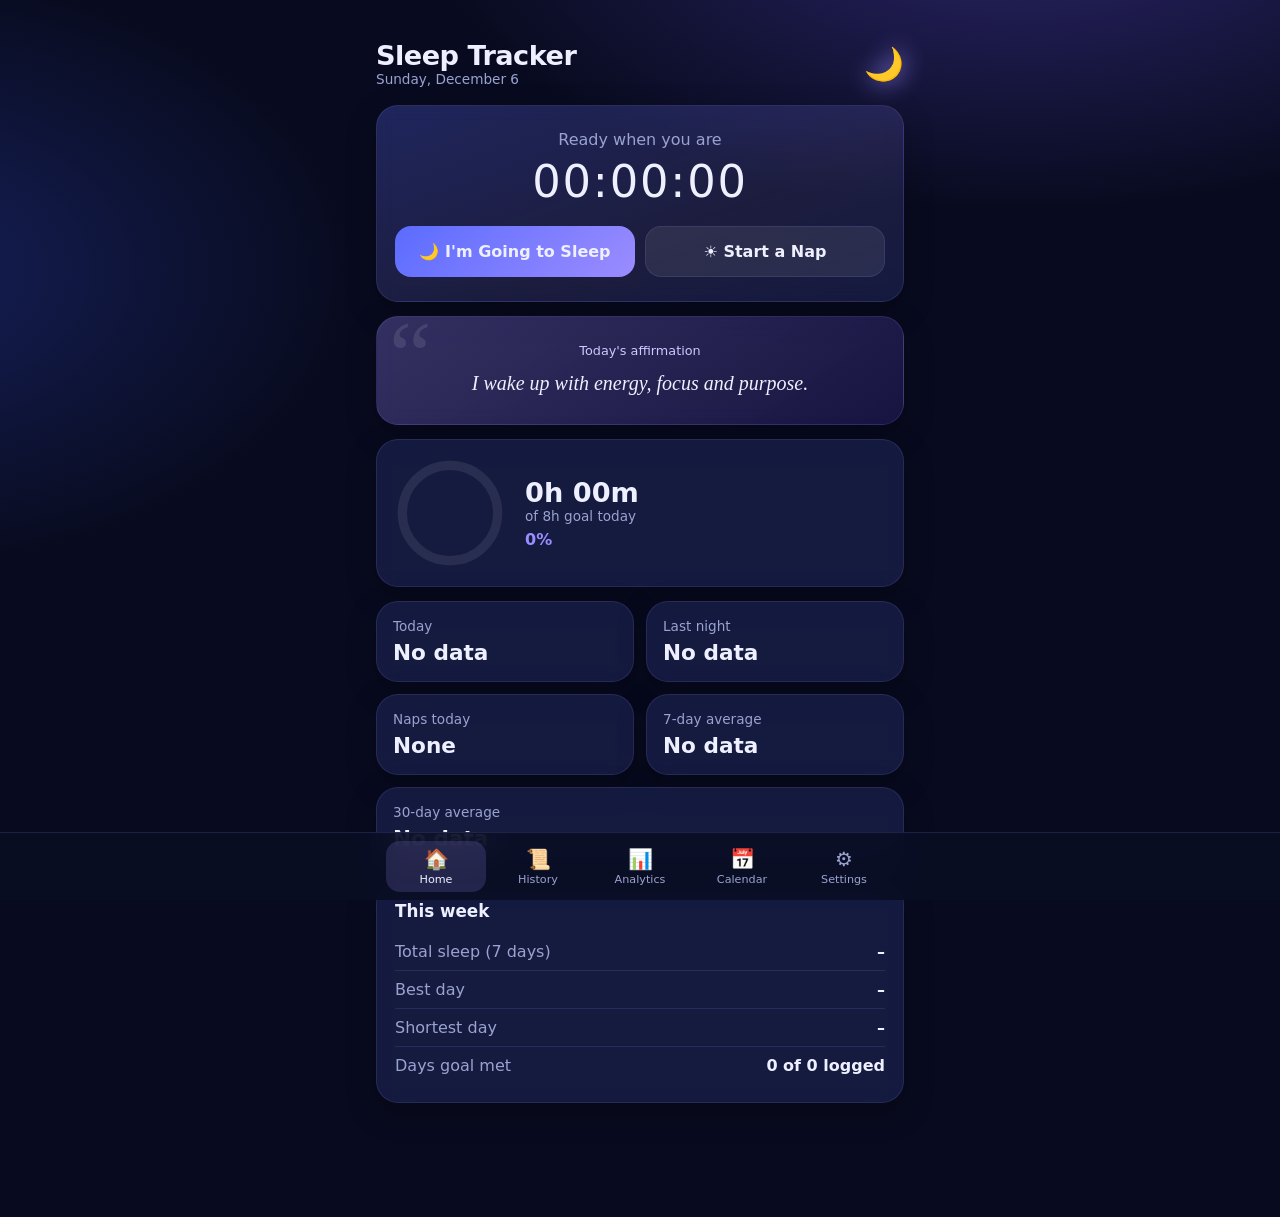
==== index.html @ 09ba4727 "Add files via upload" ====
<!DOCTYPE html>
<html lang="en">
<head>
<meta charset="UTF-8">
<meta name="viewport" content="width=device-width, initial-scale=1, viewport-fit=cover">
<meta name="theme-color" content="#0a0e24">
<title>Sleep Tracker</title>
<link rel="stylesheet" href="style.css">
</head>
<body>
<main id="app">

  <!-- HOME -->
  <section class="view active" id="view-home">
    <header class="top">
      <div><h1>Sleep Tracker</h1><p class="muted" id="todayLabel"></p></div>
      <span class="moon">🌙</span>
    </header>

    <div class="card track" id="trackCard">
      <p class="status" id="trackStatus">Ready when you are</p>
      <div class="timer" id="timer">00:00:00</div>
      <div class="btn-row">
        <button class="btn primary" id="btnSleep">🌙 I'm Going to Sleep</button>
        <button class="btn ghost" id="btnNap">☀️ Start a Nap</button>
        <button class="btn wake" id="btnWake" hidden>⏰ I'm Awake</button>
      </div>
    </div>

    <div class="card affirm">
      <p class="affirm-tag" id="affirmTag">Today's affirmation</p>
      <p class="affirm-text" id="affirmText"></p>
    </div>

    <div class="card goal">
      <svg viewBox="0 0 120 120" class="ring">
        <defs><linearGradient id="g" x1="0" y1="0" x2="1" y2="1"><stop offset="0" stop-color="#a99bff"/><stop offset="1" stop-color="#5b6cff"/></linearGradient></defs>
        <circle cx="60" cy="60" r="52" class="ring-bg"/>
        <circle cx="60" cy="60" r="52" class="ring-fg" id="ringFg"/>
      </svg>
      <div class="goal-text">
        <div class="big" id="goalBig">0h 00m</div>
        <div class="muted" id="goalSub">of 8h goal today</div>
        <div class="pct" id="goalPct">0%</div>
      </div>
    </div>

    <div class="grid2">
      <div class="card stat"><span class="muted">Today</span><b id="sToday">–</b></div>
      <div class="card stat"><span class="muted">Last night</span><b id="sLast">–</b></div>
      <div class="card stat"><span class="muted">Naps today</span><b id="sNap">–</b></div>
      <div class="card stat"><span class="muted">7-day average</span><b id="s7">–</b></div>
      <div class="card stat full"><span class="muted">30-day average</span><b id="s30">–</b></div>
    </div>

    <div class="card">
      <h2>This week</h2>
      <div class="rows" id="weekStats"></div>
    </div>
  </section>

  <!-- HISTORY -->
  <section class="view" id="view-history">
    <header class="top"><h1>History</h1><button class="btn small primary" id="btnAdd">+ Add</button></header>
    <div id="historyList"></div>
  </section>

  <!-- ANALYTICS -->
  <section class="view" id="view-analytics">
    <header class="top"><h1>Analytics</h1></header>
    <div class="grid2" id="anaStats"></div>
    <div class="card"><h2>Last 7 days</h2><div class="chart"><canvas id="chWeek"></canvas></div></div>
    <div class="card"><h2>30-day trend</h2><div class="chart"><canvas id="chMonth"></canvas></div></div>
    <div class="card"><h2>Night vs naps (30 days)</h2><div class="chart small"><canvas id="chCompare"></canvas></div><div class="rows" id="napStats"></div></div>
  </section>

  <!-- CALENDAR -->
  <section class="view" id="view-calendar">
    <header class="top"><h1>Calendar</h1></header>
    <div class="card">
      <div class="cal-head"><button class="icon-btn" id="calPrev">‹</button><b id="calTitle"></b><button class="icon-btn" id="calNext">›</button></div>
      <div class="cal-grid" id="calGrid"></div>
      <div class="legend muted"><i class="l0"></i>none <i class="l1"></i>&lt;60% <i class="l2"></i>&lt;100% <i class="l3"></i>goal met</div>
    </div>
    <div class="card" id="calDetail"><p class="muted">Tap a day to see its sleep.</p></div>
  </section>

  <!-- SETTINGS -->
  <section class="view" id="view-settings">
    <header class="top"><h1>Settings</h1></header>
    <div class="card">
      <label class="field">Daily sleep goal (hours)
        <input type="number" id="goalInput" min="4" max="12" step="0.5">
      </label>
    </div>
    <div class="card">
      <h2>Your data</h2>
      <p class="muted">Everything is stored on this device only.</p>
      <div class="btn-row">
        <button class="btn ghost" id="btnExport">Export backup</button>
        <button class="btn ghost" id="btnImport">Import backup</button>
        <button class="btn danger" id="btnReset">Delete all data</button>
      </div>
      <input type="file" id="importFile" accept="application/json" hidden>
    </div>
  </section>
</main>

<nav id="nav">
  <button data-view="home" class="active"><span>🏠</span>Home</button>
  <button data-view="history"><span>📜</span>History</button>
  <button data-view="analytics"><span>📊</span>Analytics</button>
  <button data-view="calendar"><span>📅</span>Calendar</button>
  <button data-view="settings"><span>⚙️</span>Settings</button>
</nav>

<!-- Add / edit modal -->
<div class="modal" id="modal" hidden>
  <div class="sheet">
    <h2 id="modalTitle">Edit session</h2>
    <label class="field">Type
      <select id="fType"><option value="night">Night sleep</option><option value="nap">Nap</option></select>
    </label>
    <label class="field">Went to sleep <input type="datetime-local" id="fStart"></label>
    <label class="field">Woke up <input type="datetime-local" id="fEnd"></label>
    <p class="err" id="fErr"></p>
    <div class="btn-row">
      <button class="btn primary" id="btnSave">Save changes</button>
      <button class="btn ghost" id="btnCancel">Cancel</button>
    </div>
  </div>
</div>

<div class="toast" id="toast"></div>
<script src="chart.umd.js"></script>
<script src="script.js"></script>
</body>
</html>
---- style.css ----
:root{
  --bg:#080b1f; --bg2:#111739; --card:rgba(30,36,84,.62); --line:rgba(160,150,255,.14);
  --accent:#9b8cff; --accent2:#5b6cff; --text:#eef0ff; --muted:#9aa3d0;
  --good:#6fe0b0; --warn:#ffb86b; --bad:#ff7a8a;
  --font:"Avenir Next","Segoe UI",system-ui,-apple-system,Roboto,sans-serif;
}
*{box-sizing:border-box;margin:0;-webkit-tap-highlight-color:transparent}
[hidden]{display:none!important}
html,body{background:var(--bg)}
body{
  font-family:var(--font);color:var(--text);min-height:100vh;
  background:radial-gradient(1000px 500px at 80% -10%,#2a2467 0%,transparent 60%),
             radial-gradient(800px 500px at -10% 30%,#16205a 0%,transparent 60%),var(--bg);
  background-attachment:fixed;
}
#app{max-width:560px;margin:0 auto;padding:calc(env(safe-area-inset-top,0px) + 18px) 16px calc(100px + env(safe-area-inset-bottom,0px))}
.view{display:none}
.view.active{display:block;animation:fade .35s ease}
@keyframes fade{from{opacity:0;transform:translateY(8px)}to{opacity:1;transform:none}}
h1{font-size:1.7rem;font-weight:700;letter-spacing:-.02em}
h2{font-size:1.05rem;font-weight:600;margin-bottom:12px}
.muted{color:var(--muted);font-size:.85rem}
.top{display:flex;justify-content:space-between;align-items:center;margin-bottom:18px}
.moon{font-size:2rem;filter:drop-shadow(0 0 12px #9b8cff)}

.card{background:var(--card);border:1px solid var(--line);border-radius:22px;padding:18px;margin-bottom:14px;
  backdrop-filter:blur(10px);-webkit-backdrop-filter:blur(10px);box-shadow:0 10px 30px rgba(0,0,0,.25)}
.grid2{display:grid;grid-template-columns:1fr 1fr;gap:12px;margin-bottom:14px}
.grid2 .card{margin:0}
.stat{display:flex;flex-direction:column;gap:6px;padding:16px}
.stat b{font-size:1.35rem;font-weight:700}
.stat.full{grid-column:1/-1}

/* tracking */
.track{text-align:center;padding:24px 18px;background:linear-gradient(160deg,rgba(91,108,255,.28),rgba(155,140,255,.14) 60%,var(--card))}
body.sleeping .track{box-shadow:0 0 40px rgba(155,140,255,.35);animation:pulse 3s ease-in-out infinite}
@keyframes pulse{50%{box-shadow:0 0 60px rgba(155,140,255,.55)}}
.status{color:var(--muted);margin-bottom:6px}
.timer{font-size:2.8rem;font-weight:300;letter-spacing:.04em;font-variant-numeric:tabular-nums;margin-bottom:18px}
.btn-row{display:flex;flex-wrap:wrap;gap:10px}
.btn{flex:1 1 140px;border:0;border-radius:16px;padding:15px 16px;font:inherit;font-weight:600;color:var(--text);cursor:pointer;transition:transform .15s,filter .15s}
.btn:active{transform:scale(.96)}
.btn:hover{filter:brightness(1.1)}
.btn.primary{background:linear-gradient(135deg,var(--accent2),var(--accent))}
.btn.wake{background:linear-gradient(135deg,#ffb86b,#ff8fa3);color:#2b1033}
.btn.ghost{background:rgba(255,255,255,.08);border:1px solid var(--line)}
.btn.danger{background:rgba(255,122,138,.15);border:1px solid rgba(255,122,138,.4);color:var(--bad)}
.btn.small{flex:0 0 auto;padding:9px 16px}

/* affirmation */
.affirm{text-align:center;padding:26px 22px;background:linear-gradient(145deg,rgba(155,140,255,.30),rgba(40,30,100,.5));position:relative;overflow:hidden}
.affirm::before{content:"“";position:absolute;top:-18px;left:12px;font-size:6rem;color:rgba(255,255,255,.1);font-family:Georgia,serif}
.affirm-tag{font-size:.8rem;color:#cfc8ff;margin-bottom:10px}
.affirm-text{font-family:Georgia,"Times New Roman",serif;font-size:1.25rem;line-height:1.5;font-style:italic}

/* goal ring */
.goal{display:flex;align-items:center;gap:20px}
.ring{width:110px;height:110px;transform:rotate(-90deg);flex:0 0 auto}
.ring circle{fill:none;stroke-width:10}
.ring-bg{stroke:rgba(255,255,255,.09)}
.ring-fg{stroke:url(#g);stroke-linecap:round;stroke-dasharray:326.7;stroke-dashoffset:326.7;transition:stroke-dashoffset 1s ease}
.goal-text .big{font-size:1.7rem;font-weight:700}
.goal-text .pct{margin-top:6px;color:var(--accent);font-weight:600}
.rows>div{display:flex;justify-content:space-between;padding:9px 0;border-bottom:1px solid var(--line)}
.rows>div:last-child{border:0}
.rows span{color:var(--muted)}

/* history */
.day-head{display:flex;justify-content:space-between;margin:18px 4px 8px;font-weight:600}
.day-head span{color:var(--muted);font-weight:400}
.item{display:flex;align-items:center;gap:12px;background:var(--card);border:1px solid var(--line);border-radius:18px;padding:13px 14px;margin-bottom:8px}
.item .ico{font-size:1.4rem}
.item .info{flex:1;min-width:0}
.item .dur{font-weight:700}
.item .range{color:var(--muted);font-size:.85rem}
.icon-btn{background:rgba(255,255,255,.08);border:0;color:var(--text);border-radius:12px;width:38px;height:38px;font-size:1.05rem;cursor:pointer}
.empty{text-align:center;padding:40px 10px;color:var(--muted)}

/* analytics */
.chart{position:relative;height:220px}
.chart.small{height:190px;margin-bottom:12px}

/* calendar */
.cal-head{display:flex;justify-content:space-between;align-items:center;margin-bottom:12px}
.cal-grid{display:grid;grid-template-columns:repeat(7,1fr);gap:6px}
.cal-grid .dow{text-align:center;font-size:.72rem;color:var(--muted)}
.cal-grid button{aspect-ratio:1;border:1px solid transparent;border-radius:12px;background:rgba(255,255,255,.04);color:var(--text);font:inherit;font-size:.85rem;cursor:pointer}
.cal-grid button.l1,.l1{background:rgba(255,122,138,.28)}
.cal-grid button.l2,.l2{background:rgba(255,184,107,.3)}
.cal-grid button.l3,.l3{background:rgba(111,224,176,.32)}
.cal-grid button.today{border-color:var(--accent)}
.cal-grid button.sel{outline:2px solid var(--accent)}
.legend{display:flex;gap:8px;align-items:center;margin-top:12px;flex-wrap:wrap}
.legend i{width:14px;height:14px;border-radius:5px;display:inline-block;background:rgba(255,255,255,.06)}

/* forms & modal */
.field{display:flex;flex-direction:column;gap:6px;color:var(--muted);font-size:.85rem;margin-bottom:12px}
input,select{background:rgba(255,255,255,.07);border:1px solid var(--line);border-radius:12px;padding:12px;color:var(--text);font:inherit;color-scheme:dark}
.modal{position:fixed;inset:0;background:rgba(3,5,18,.7);display:flex;align-items:flex-end;justify-content:center;z-index:50;animation:fade .2s}
.sheet{width:100%;max-width:560px;background:var(--bg2);border-radius:26px 26px 0 0;padding:22px 18px calc(22px + env(safe-area-inset-bottom,0px));border:1px solid var(--line)}
.err{color:var(--bad);font-size:.85rem;min-height:1.2em;margin-bottom:8px}

/* nav */
#nav{position:fixed;left:0;right:0;bottom:0;display:flex;justify-content:center;gap:2px;padding:8px 10px calc(8px + env(safe-area-inset-bottom,0px));
  background:rgba(10,14,36,.88);backdrop-filter:blur(16px);-webkit-backdrop-filter:blur(16px);border-top:1px solid var(--line);z-index:40}
#nav button{flex:1;max-width:100px;background:none;border:0;color:var(--muted);font:inherit;font-size:.7rem;display:flex;flex-direction:column;align-items:center;gap:2px;padding:6px 0;border-radius:14px;cursor:pointer;transition:.2s}
#nav button span{font-size:1.25rem}
#nav button.active{color:var(--text);background:rgba(155,140,255,.18)}

.toast{position:fixed;left:50%;bottom:calc(90px + env(safe-area-inset-bottom,0px));transform:translate(-50%,20px);background:var(--accent2);color:#fff;padding:11px 18px;border-radius:14px;opacity:0;pointer-events:none;transition:.3s;z-index:60;font-size:.9rem}
.toast.show{opacity:1;transform:translate(-50%,0)}

@media(min-width:700px){#app{padding-top:40px}}
@media(prefers-reduced-motion:reduce){*{animation:none!important;transition:none!important}}
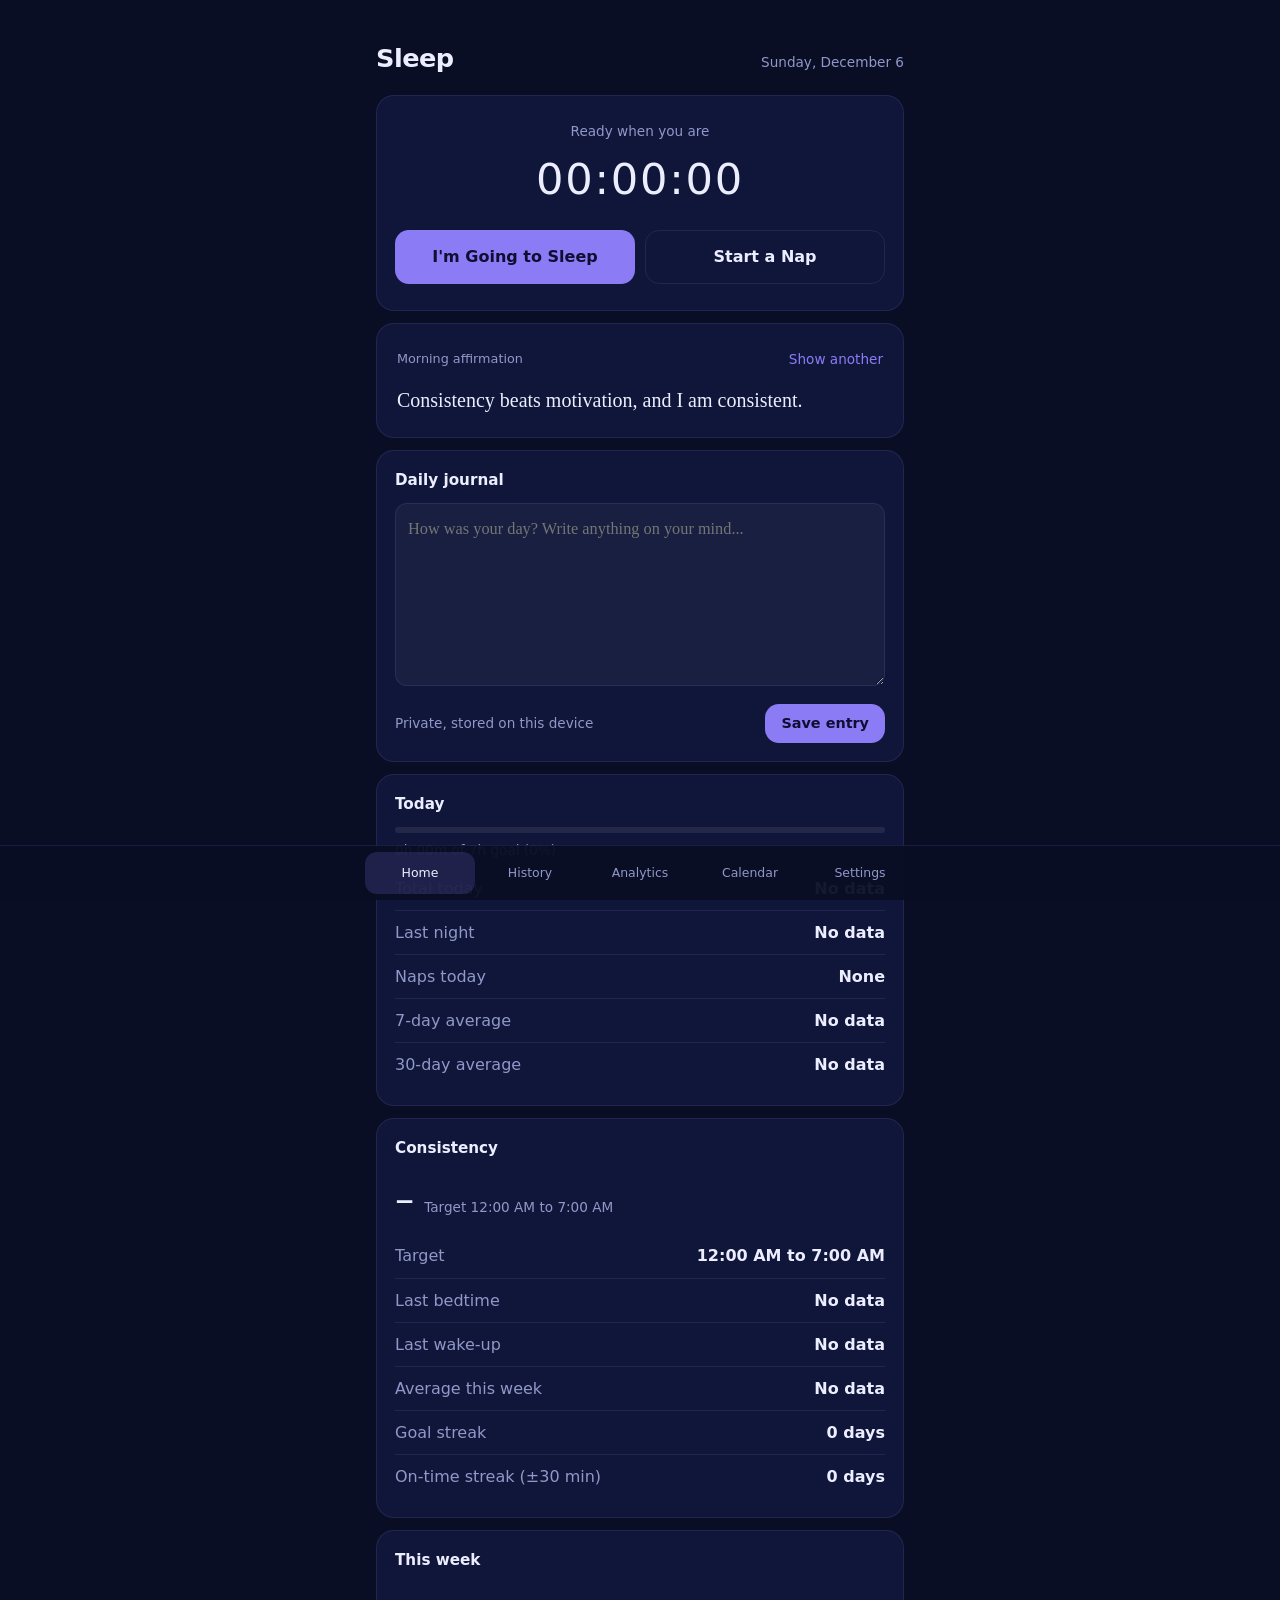
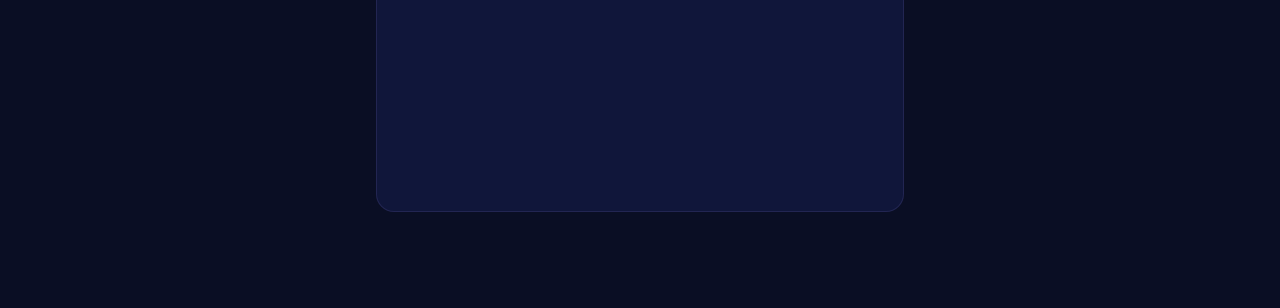
==== commit 352a1658: "Add files via upload" ====
--- a/index.html
+++ b/index.html
@@ -12,90 +12,99 @@
 
   <!-- HOME -->
   <section class="view active" id="view-home">
-    <header class="top">
-      <div><h1>Sleep Tracker</h1><p class="muted" id="todayLabel"></p></div>
-      <span class="moon">🌙</span>
-    </header>
+    <header class="top"><h1>Sleep</h1><span class="muted" id="todayLabel"></span></header>
 
-    <div class="card track" id="trackCard">
-      <p class="status" id="trackStatus">Ready when you are</p>
+    <!-- 1. Sleep tracker -->
+    <div class="card track">
+      <p class="muted" id="trackStatus">Ready when you are</p>
       <div class="timer" id="timer">00:00:00</div>
       <div class="btn-row">
-        <button class="btn primary" id="btnSleep">🌙 I'm Going to Sleep</button>
-        <button class="btn ghost" id="btnNap">☀️ Start a Nap</button>
-        <button class="btn wake" id="btnWake" hidden>⏰ I'm Awake</button>
+        <button class="btn primary" id="btnSleep">I'm Going to Sleep</button>
+        <button class="btn ghost" id="btnNap">Start a Nap</button>
+        <button class="btn primary" id="btnWake" hidden>I'm Awake</button>
       </div>
     </div>
 
+    <!-- 2. Affirmation -->
     <div class="card affirm">
-      <p class="affirm-tag" id="affirmTag">Today's affirmation</p>
-      <p class="affirm-text" id="affirmText"></p>
+      <div class="row-between"><span class="tag" id="affTag"></span><button class="link" id="btnAnother">Show another</button></div>
+      <p class="affirm-text" id="affText"></p>
     </div>
 
-    <div class="card goal">
-      <svg viewBox="0 0 120 120" class="ring">
-        <defs><linearGradient id="g" x1="0" y1="0" x2="1" y2="1"><stop offset="0" stop-color="#a99bff"/><stop offset="1" stop-color="#5b6cff"/></linearGradient></defs>
-        <circle cx="60" cy="60" r="52" class="ring-bg"/>
-        <circle cx="60" cy="60" r="52" class="ring-fg" id="ringFg"/>
-      </svg>
-      <div class="goal-text">
-        <div class="big" id="goalBig">0h 00m</div>
-        <div class="muted" id="goalSub">of 8h goal today</div>
-        <div class="pct" id="goalPct">0%</div>
-      </div>
+    <!-- 3. Journal -->
+    <div class="card journal">
+      <h2>Daily journal</h2>
+      <textarea id="jText" placeholder="How was your day? Write anything on your mind..." rows="6"></textarea>
+      <div class="row-between"><span class="muted">Private, stored on this device</span><button class="btn primary small" id="btnJSave">Save entry</button></div>
     </div>
 
-    <div class="grid2">
-      <div class="card stat"><span class="muted">Today</span><b id="sToday">–</b></div>
-      <div class="card stat"><span class="muted">Last night</span><b id="sLast">–</b></div>
-      <div class="card stat"><span class="muted">Naps today</span><b id="sNap">–</b></div>
-      <div class="card stat"><span class="muted">7-day average</span><b id="s7">–</b></div>
-      <div class="card stat full"><span class="muted">30-day average</span><b id="s30">–</b></div>
+    <!-- 4. Today's stats -->
+    <div class="card">
+      <h2>Today</h2>
+      <div class="bar"><i id="goalBar"></i></div>
+      <p class="muted" id="goalLine"></p>
+      <div class="rows" id="todayRows"></div>
     </div>
 
+    <!-- 5. Consistency -->
     <div class="card">
-      <h2>This week</h2>
-      <div class="rows" id="weekStats"></div>
+      <h2>Consistency</h2>
+      <div class="score"><b id="conScore">–</b><span class="muted" id="conSub"></span></div>
+      <div class="rows" id="conRows"></div>
     </div>
+
+    <!-- 6. Weekly chart -->
+    <div class="card"><h2>This week</h2><div class="chart"><canvas id="chHome"></canvas></div></div>
   </section>
 
   <!-- HISTORY -->
   <section class="view" id="view-history">
-    <header class="top"><h1>History</h1><button class="btn small primary" id="btnAdd">+ Add</button></header>
+    <header class="top"><h1>History</h1><button class="btn small primary" id="btnAdd">Add session</button></header>
+    <div class="seg"><button class="active" data-tab="sleep">Sleep</button><button data-tab="journal">Journal</button></div>
     <div id="historyList"></div>
+    <div id="journalList" hidden></div>
   </section>
 
   <!-- ANALYTICS -->
   <section class="view" id="view-analytics">
     <header class="top"><h1>Analytics</h1></header>
     <div class="grid2" id="anaStats"></div>
-    <div class="card"><h2>Last 7 days</h2><div class="chart"><canvas id="chWeek"></canvas></div></div>
+    <div class="card"><h2>Bedtime: actual vs target</h2><div class="chart"><canvas id="chBed"></canvas></div></div>
+    <div class="card"><h2>Wake-up: actual vs target</h2><div class="chart"><canvas id="chWake"></canvas></div></div>
+    <div class="card"><h2>Sleep duration, last 7 days</h2><div class="chart"><canvas id="chWeek"></canvas></div></div>
     <div class="card"><h2>30-day trend</h2><div class="chart"><canvas id="chMonth"></canvas></div></div>
-    <div class="card"><h2>Night vs naps (30 days)</h2><div class="chart small"><canvas id="chCompare"></canvas></div><div class="rows" id="napStats"></div></div>
+    <div class="card"><h2>Night vs naps, 30 days</h2><div class="chart small"><canvas id="chCompare"></canvas></div><div class="rows" id="napStats"></div></div>
   </section>
 
   <!-- CALENDAR -->
   <section class="view" id="view-calendar">
     <header class="top"><h1>Calendar</h1></header>
     <div class="card">
-      <div class="cal-head"><button class="icon-btn" id="calPrev">‹</button><b id="calTitle"></b><button class="icon-btn" id="calNext">›</button></div>
+      <div class="row-between cal-head"><button class="icon-btn" id="calPrev">‹</button><b id="calTitle"></b><button class="icon-btn" id="calNext">›</button></div>
       <div class="cal-grid" id="calGrid"></div>
-      <div class="legend muted"><i class="l0"></i>none <i class="l1"></i>&lt;60% <i class="l2"></i>&lt;100% <i class="l3"></i>goal met</div>
+      <div class="legend muted"><i class="l1"></i>under 60% <i class="l2"></i>under goal <i class="l3"></i>goal met</div>
     </div>
-    <div class="card" id="calDetail"><p class="muted">Tap a day to see its sleep.</p></div>
+    <div class="card" id="calDetail"></div>
   </section>
 
   <!-- SETTINGS -->
   <section class="view" id="view-settings">
     <header class="top"><h1>Settings</h1></header>
     <div class="card">
-      <label class="field">Daily sleep goal (hours)
-        <input type="number" id="goalInput" min="4" max="12" step="0.5">
-      </label>
+      <h2>Sleep schedule</h2>
+      <label class="field">Target bedtime <input type="time" id="setBed"></label>
+      <label class="field">Target wake-up <input type="time" id="setWake"></label>
+      <label class="field">Daily sleep goal (hours) <input type="number" id="setGoal" min="4" max="12" step="0.5"></label>
+    </div>
+    <div class="card">
+      <h2>My affirmations</h2>
+      <textarea id="affInput" rows="2" placeholder="Write your own affirmation..."></textarea>
+      <button class="btn primary" id="btnAffAdd" style="margin:10px 0 4px;width:100%">Save affirmation</button>
+      <div id="affList"></div>
     </div>
     <div class="card">
       <h2>Your data</h2>
-      <p class="muted">Everything is stored on this device only.</p>
+      <p class="muted" style="margin-bottom:12px">Everything stays on this device.</p>
       <div class="btn-row">
         <button class="btn ghost" id="btnExport">Export backup</button>
         <button class="btn ghost" id="btnImport">Import backup</button>
@@ -107,27 +116,31 @@
 </main>
 
 <nav id="nav">
-  <button data-view="home" class="active"><span>🏠</span>Home</button>
-  <button data-view="history"><span>📜</span>History</button>
-  <button data-view="analytics"><span>📊</span>Analytics</button>
-  <button data-view="calendar"><span>📅</span>Calendar</button>
-  <button data-view="settings"><span>⚙️</span>Settings</button>
+  <button data-view="home" class="active">Home</button>
+  <button data-view="history">History</button>
+  <button data-view="analytics">Analytics</button>
+  <button data-view="calendar">Calendar</button>
+  <button data-view="settings">Settings</button>
 </nav>
 
-<!-- Add / edit modal -->
+<!-- Sleep session modal -->
 <div class="modal" id="modal" hidden>
   <div class="sheet">
     <h2 id="modalTitle">Edit session</h2>
-    <label class="field">Type
-      <select id="fType"><option value="night">Night sleep</option><option value="nap">Nap</option></select>
-    </label>
+    <label class="field">Type <select id="fType"><option value="night">Night sleep</option><option value="nap">Nap</option></select></label>
     <label class="field">Went to sleep <input type="datetime-local" id="fStart"></label>
     <label class="field">Woke up <input type="datetime-local" id="fEnd"></label>
     <p class="err" id="fErr"></p>
-    <div class="btn-row">
-      <button class="btn primary" id="btnSave">Save changes</button>
-      <button class="btn ghost" id="btnCancel">Cancel</button>
-    </div>
+    <div class="btn-row"><button class="btn primary" id="btnSave">Save changes</button><button class="btn ghost" id="btnCancel">Cancel</button></div>
+  </div>
+</div>
+
+<!-- Text edit modal (journal entries, affirmations) -->
+<div class="modal" id="tModal" hidden>
+  <div class="sheet">
+    <h2 id="tTitle"></h2>
+    <textarea id="tArea" rows="8"></textarea>
+    <div class="btn-row" style="margin-top:12px"><button class="btn primary" id="tSave">Save changes</button><button class="btn ghost" id="tCancel">Cancel</button></div>
   </div>
 </div>
 
--- a/style.css
+++ b/style.css
@@ -1,113 +1,111 @@
 :root{
-  --bg:#080b1f; --bg2:#111739; --card:rgba(30,36,84,.62); --line:rgba(160,150,255,.14);
-  --accent:#9b8cff; --accent2:#5b6cff; --text:#eef0ff; --muted:#9aa3d0;
-  --good:#6fe0b0; --warn:#ffb86b; --bad:#ff7a8a;
+  --bg:#0a0e24; --card:#10163a; --line:rgba(160,150,255,.12);
+  --accent:#8b7cf6; --text:#eceeff; --muted:#8f98c8;
+  --good:#6fe0b0; --bad:#ff8a9a;
   --font:"Avenir Next","Segoe UI",system-ui,-apple-system,Roboto,sans-serif;
 }
 *{box-sizing:border-box;margin:0;-webkit-tap-highlight-color:transparent}
 [hidden]{display:none!important}
 html,body{background:var(--bg)}
-body{
-  font-family:var(--font);color:var(--text);min-height:100vh;
-  background:radial-gradient(1000px 500px at 80% -10%,#2a2467 0%,transparent 60%),
-             radial-gradient(800px 500px at -10% 30%,#16205a 0%,transparent 60%),var(--bg);
-  background-attachment:fixed;
-}
-#app{max-width:560px;margin:0 auto;padding:calc(env(safe-area-inset-top,0px) + 18px) 16px calc(100px + env(safe-area-inset-bottom,0px))}
+body{font-family:var(--font);color:var(--text);min-height:100vh;line-height:1.45}
+#app{max-width:560px;margin:0 auto;padding:calc(env(safe-area-inset-top,0px) + 20px) 16px calc(84px + env(safe-area-inset-bottom,0px))}
 .view{display:none}
-.view.active{display:block;animation:fade .35s ease}
-@keyframes fade{from{opacity:0;transform:translateY(8px)}to{opacity:1;transform:none}}
-h1{font-size:1.7rem;font-weight:700;letter-spacing:-.02em}
-h2{font-size:1.05rem;font-weight:600;margin-bottom:12px}
+.view.active{display:block;animation:fade .25s ease}
+@keyframes fade{from{opacity:0}to{opacity:1}}
+h1{font-size:1.6rem;font-weight:600;letter-spacing:-.02em}
+h2{font-size:.95rem;font-weight:600;margin-bottom:12px}
 .muted{color:var(--muted);font-size:.85rem}
-.top{display:flex;justify-content:space-between;align-items:center;margin-bottom:18px}
-.moon{font-size:2rem;filter:drop-shadow(0 0 12px #9b8cff)}
+.top{display:flex;justify-content:space-between;align-items:baseline;margin-bottom:18px}
+.row-between{display:flex;justify-content:space-between;align-items:center;gap:12px}
 
-.card{background:var(--card);border:1px solid var(--line);border-radius:22px;padding:18px;margin-bottom:14px;
-  backdrop-filter:blur(10px);-webkit-backdrop-filter:blur(10px);box-shadow:0 10px 30px rgba(0,0,0,.25)}
-.grid2{display:grid;grid-template-columns:1fr 1fr;gap:12px;margin-bottom:14px}
-.grid2 .card{margin:0}
-.stat{display:flex;flex-direction:column;gap:6px;padding:16px}
-.stat b{font-size:1.35rem;font-weight:700}
-.stat.full{grid-column:1/-1}
+.card{background:var(--card);border:1px solid var(--line);border-radius:18px;padding:18px;margin-bottom:12px}
+.grid2{display:grid;grid-template-columns:1fr 1fr;gap:12px;margin-bottom:12px}
+.stat{display:flex;flex-direction:column;gap:4px;padding:14px;margin:0}
+.stat b{font-size:1.25rem;font-weight:600}
 
-/* tracking */
-.track{text-align:center;padding:24px 18px;background:linear-gradient(160deg,rgba(91,108,255,.28),rgba(155,140,255,.14) 60%,var(--card))}
-body.sleeping .track{box-shadow:0 0 40px rgba(155,140,255,.35);animation:pulse 3s ease-in-out infinite}
-@keyframes pulse{50%{box-shadow:0 0 60px rgba(155,140,255,.55)}}
-.status{color:var(--muted);margin-bottom:6px}
-.timer{font-size:2.8rem;font-weight:300;letter-spacing:.04em;font-variant-numeric:tabular-nums;margin-bottom:18px}
+/* tracker */
+.track{text-align:center;padding:26px 18px}
+.timer{font-size:2.7rem;font-weight:200;letter-spacing:.04em;font-variant-numeric:tabular-nums;margin:6px 0 20px}
+body.sleeping .timer{color:var(--accent)}
 .btn-row{display:flex;flex-wrap:wrap;gap:10px}
-.btn{flex:1 1 140px;border:0;border-radius:16px;padding:15px 16px;font:inherit;font-weight:600;color:var(--text);cursor:pointer;transition:transform .15s,filter .15s}
-.btn:active{transform:scale(.96)}
-.btn:hover{filter:brightness(1.1)}
-.btn.primary{background:linear-gradient(135deg,var(--accent2),var(--accent))}
-.btn.wake{background:linear-gradient(135deg,#ffb86b,#ff8fa3);color:#2b1033}
-.btn.ghost{background:rgba(255,255,255,.08);border:1px solid var(--line)}
-.btn.danger{background:rgba(255,122,138,.15);border:1px solid rgba(255,122,138,.4);color:var(--bad)}
-.btn.small{flex:0 0 auto;padding:9px 16px}
+.btn{flex:1 1 140px;border:0;border-radius:14px;padding:14px 16px;font:inherit;font-weight:600;color:var(--text);cursor:pointer;transition:transform .12s,opacity .12s}
+.btn:active{transform:scale(.97)}
+.btn.primary{background:var(--accent);color:#120d33}
+.btn.ghost{background:transparent;border:1px solid var(--line);color:var(--text)}
+.btn.danger{background:transparent;border:1px solid rgba(255,138,154,.4);color:var(--bad)}
+.btn.small{flex:0 0 auto;padding:9px 16px;font-size:.9rem}
+.link{background:none;border:0;color:var(--accent);font:inherit;font-size:.85rem;cursor:pointer;padding:4px 0}
 
 /* affirmation */
-.affirm{text-align:center;padding:26px 22px;background:linear-gradient(145deg,rgba(155,140,255,.30),rgba(40,30,100,.5));position:relative;overflow:hidden}
-.affirm::before{content:"“";position:absolute;top:-18px;left:12px;font-size:6rem;color:rgba(255,255,255,.1);font-family:Georgia,serif}
-.affirm-tag{font-size:.8rem;color:#cfc8ff;margin-bottom:10px}
-.affirm-text{font-family:Georgia,"Times New Roman",serif;font-size:1.25rem;line-height:1.5;font-style:italic}
+.affirm{padding:22px 20px}
+.tag{font-size:.8rem;color:var(--muted)}
+.affirm-text{font-family:Georgia,"Times New Roman",serif;font-size:1.25rem;line-height:1.5;margin-top:12px}
 
-/* goal ring */
-.goal{display:flex;align-items:center;gap:20px}
-.ring{width:110px;height:110px;transform:rotate(-90deg);flex:0 0 auto}
-.ring circle{fill:none;stroke-width:10}
-.ring-bg{stroke:rgba(255,255,255,.09)}
-.ring-fg{stroke:url(#g);stroke-linecap:round;stroke-dasharray:326.7;stroke-dashoffset:326.7;transition:stroke-dashoffset 1s ease}
-.goal-text .big{font-size:1.7rem;font-weight:700}
-.goal-text .pct{margin-top:6px;color:var(--accent);font-weight:600}
-.rows>div{display:flex;justify-content:space-between;padding:9px 0;border-bottom:1px solid var(--line)}
-.rows>div:last-child{border:0}
+/* journal */
+textarea,input,select{width:100%;background:rgba(255,255,255,.04);border:1px solid var(--line);border-radius:12px;padding:12px;color:var(--text);font:inherit;color-scheme:dark}
+textarea{resize:vertical;line-height:1.6}
+.journal textarea{margin-bottom:12px;min-height:150px;font-family:Georgia,"Times New Roman",serif;font-size:1.02rem}
+textarea:focus,input:focus,select:focus{outline:1px solid var(--accent);border-color:var(--accent)}
+
+/* stats */
+.bar{height:6px;background:rgba(255,255,255,.08);border-radius:6px;overflow:hidden}
+.bar i{display:block;height:100%;width:0;background:var(--accent);border-radius:6px;transition:width .6s ease}
+#goalLine{margin:8px 0 6px}
+.rows>div{display:flex;justify-content:space-between;gap:12px;padding:10px 0;border-top:1px solid var(--line)}
+.rows>div:first-child{border-top:0}
 .rows span{color:var(--muted)}
+.rows b{font-weight:600;text-align:right}
+.score{display:flex;align-items:baseline;gap:10px;margin-bottom:8px}
+.score b{font-size:2.4rem;font-weight:300}
+.early{color:var(--good)} .late{color:var(--bad)}
+
+/* segmented control */
+.seg{display:flex;background:var(--card);border:1px solid var(--line);border-radius:12px;padding:3px;margin-bottom:6px}
+.seg button{flex:1;border:0;background:none;color:var(--muted);font:inherit;padding:9px;border-radius:9px;cursor:pointer}
+.seg button.active{background:rgba(139,124,246,.2);color:var(--text)}
 
 /* history */
-.day-head{display:flex;justify-content:space-between;margin:18px 4px 8px;font-weight:600}
-.day-head span{color:var(--muted);font-weight:400}
-.item{display:flex;align-items:center;gap:12px;background:var(--card);border:1px solid var(--line);border-radius:18px;padding:13px 14px;margin-bottom:8px}
-.item .ico{font-size:1.4rem}
+.day-head{display:flex;justify-content:space-between;margin:18px 2px 8px;font-weight:600;font-size:.95rem}
+.day-head span{color:var(--muted);font-weight:400;font-size:.85rem}
+.item{display:flex;align-items:center;gap:10px;background:var(--card);border:1px solid var(--line);border-radius:14px;padding:12px 14px;margin-bottom:8px}
 .item .info{flex:1;min-width:0}
-.item .dur{font-weight:700}
 .item .range{color:var(--muted);font-size:.85rem}
-.icon-btn{background:rgba(255,255,255,.08);border:0;color:var(--text);border-radius:12px;width:38px;height:38px;font-size:1.05rem;cursor:pointer}
+.item .text{white-space:pre-wrap;word-wrap:break-word;font-family:Georgia,serif;margin-top:4px}
+.item .acts{display:flex;flex-direction:column;gap:4px}
+.small-btn{background:none;border:0;color:var(--accent);font:inherit;font-size:.82rem;cursor:pointer;padding:4px 6px}
+.small-btn.del{color:var(--bad)}
+.icon-btn{background:rgba(255,255,255,.06);border:0;color:var(--text);border-radius:10px;width:36px;height:36px;font-size:1.1rem;cursor:pointer}
 .empty{text-align:center;padding:40px 10px;color:var(--muted)}
 
-/* analytics */
-.chart{position:relative;height:220px}
-.chart.small{height:190px;margin-bottom:12px}
+/* charts */
+.chart{position:relative;height:210px}
+.chart.small{height:180px;margin-bottom:12px}
 
 /* calendar */
-.cal-head{display:flex;justify-content:space-between;align-items:center;margin-bottom:12px}
+.cal-head{margin-bottom:12px}
 .cal-grid{display:grid;grid-template-columns:repeat(7,1fr);gap:6px}
 .cal-grid .dow{text-align:center;font-size:.72rem;color:var(--muted)}
-.cal-grid button{aspect-ratio:1;border:1px solid transparent;border-radius:12px;background:rgba(255,255,255,.04);color:var(--text);font:inherit;font-size:.85rem;cursor:pointer}
-.cal-grid button.l1,.l1{background:rgba(255,122,138,.28)}
-.cal-grid button.l2,.l2{background:rgba(255,184,107,.3)}
-.cal-grid button.l3,.l3{background:rgba(111,224,176,.32)}
+.cal-grid button{aspect-ratio:1;border:1px solid transparent;border-radius:10px;background:rgba(255,255,255,.04);color:var(--text);font:inherit;font-size:.85rem;cursor:pointer}
+.cal-grid button.l1,.l1{background:rgba(255,138,154,.25)}
+.cal-grid button.l2,.l2{background:rgba(255,196,120,.25)}
+.cal-grid button.l3,.l3{background:rgba(111,224,176,.28)}
 .cal-grid button.today{border-color:var(--accent)}
 .cal-grid button.sel{outline:2px solid var(--accent)}
 .legend{display:flex;gap:8px;align-items:center;margin-top:12px;flex-wrap:wrap}
-.legend i{width:14px;height:14px;border-radius:5px;display:inline-block;background:rgba(255,255,255,.06)}
+.legend i{width:12px;height:12px;border-radius:4px;display:inline-block}
 
-/* forms & modal */
+/* forms & modals */
 .field{display:flex;flex-direction:column;gap:6px;color:var(--muted);font-size:.85rem;margin-bottom:12px}
-input,select{background:rgba(255,255,255,.07);border:1px solid var(--line);border-radius:12px;padding:12px;color:var(--text);font:inherit;color-scheme:dark}
-.modal{position:fixed;inset:0;background:rgba(3,5,18,.7);display:flex;align-items:flex-end;justify-content:center;z-index:50;animation:fade .2s}
-.sheet{width:100%;max-width:560px;background:var(--bg2);border-radius:26px 26px 0 0;padding:22px 18px calc(22px + env(safe-area-inset-bottom,0px));border:1px solid var(--line)}
+.modal{position:fixed;inset:0;background:rgba(3,5,18,.75);display:flex;align-items:flex-end;justify-content:center;z-index:50;animation:fade .15s}
+.sheet{width:100%;max-width:560px;background:var(--card);border-radius:22px 22px 0 0;padding:22px 18px calc(22px + env(safe-area-inset-bottom,0px));border:1px solid var(--line);max-height:92vh;overflow:auto}
 .err{color:var(--bad);font-size:.85rem;min-height:1.2em;margin-bottom:8px}
 
 /* nav */
-#nav{position:fixed;left:0;right:0;bottom:0;display:flex;justify-content:center;gap:2px;padding:8px 10px calc(8px + env(safe-area-inset-bottom,0px));
-  background:rgba(10,14,36,.88);backdrop-filter:blur(16px);-webkit-backdrop-filter:blur(16px);border-top:1px solid var(--line);z-index:40}
-#nav button{flex:1;max-width:100px;background:none;border:0;color:var(--muted);font:inherit;font-size:.7rem;display:flex;flex-direction:column;align-items:center;gap:2px;padding:6px 0;border-radius:14px;cursor:pointer;transition:.2s}
-#nav button span{font-size:1.25rem}
-#nav button.active{color:var(--text);background:rgba(155,140,255,.18)}
+#nav{position:fixed;left:0;right:0;bottom:0;display:flex;justify-content:center;padding:6px 8px calc(6px + env(safe-area-inset-bottom,0px));background:rgba(10,14,36,.95);border-top:1px solid var(--line);z-index:40}
+#nav button{flex:1;max-width:110px;background:none;border:0;color:var(--muted);font:inherit;font-size:.78rem;padding:12px 0;border-radius:12px;cursor:pointer}
+#nav button.active{color:var(--text);background:rgba(139,124,246,.18)}
 
-.toast{position:fixed;left:50%;bottom:calc(90px + env(safe-area-inset-bottom,0px));transform:translate(-50%,20px);background:var(--accent2);color:#fff;padding:11px 18px;border-radius:14px;opacity:0;pointer-events:none;transition:.3s;z-index:60;font-size:.9rem}
+.toast{position:fixed;left:50%;bottom:calc(80px + env(safe-area-inset-bottom,0px));transform:translate(-50%,12px);background:var(--accent);color:#120d33;padding:10px 18px;border-radius:12px;opacity:0;pointer-events:none;transition:.25s;z-index:60;font-size:.9rem;font-weight:600}
 .toast.show{opacity:1;transform:translate(-50%,0)}
 
 @media(min-width:700px){#app{padding-top:40px}}
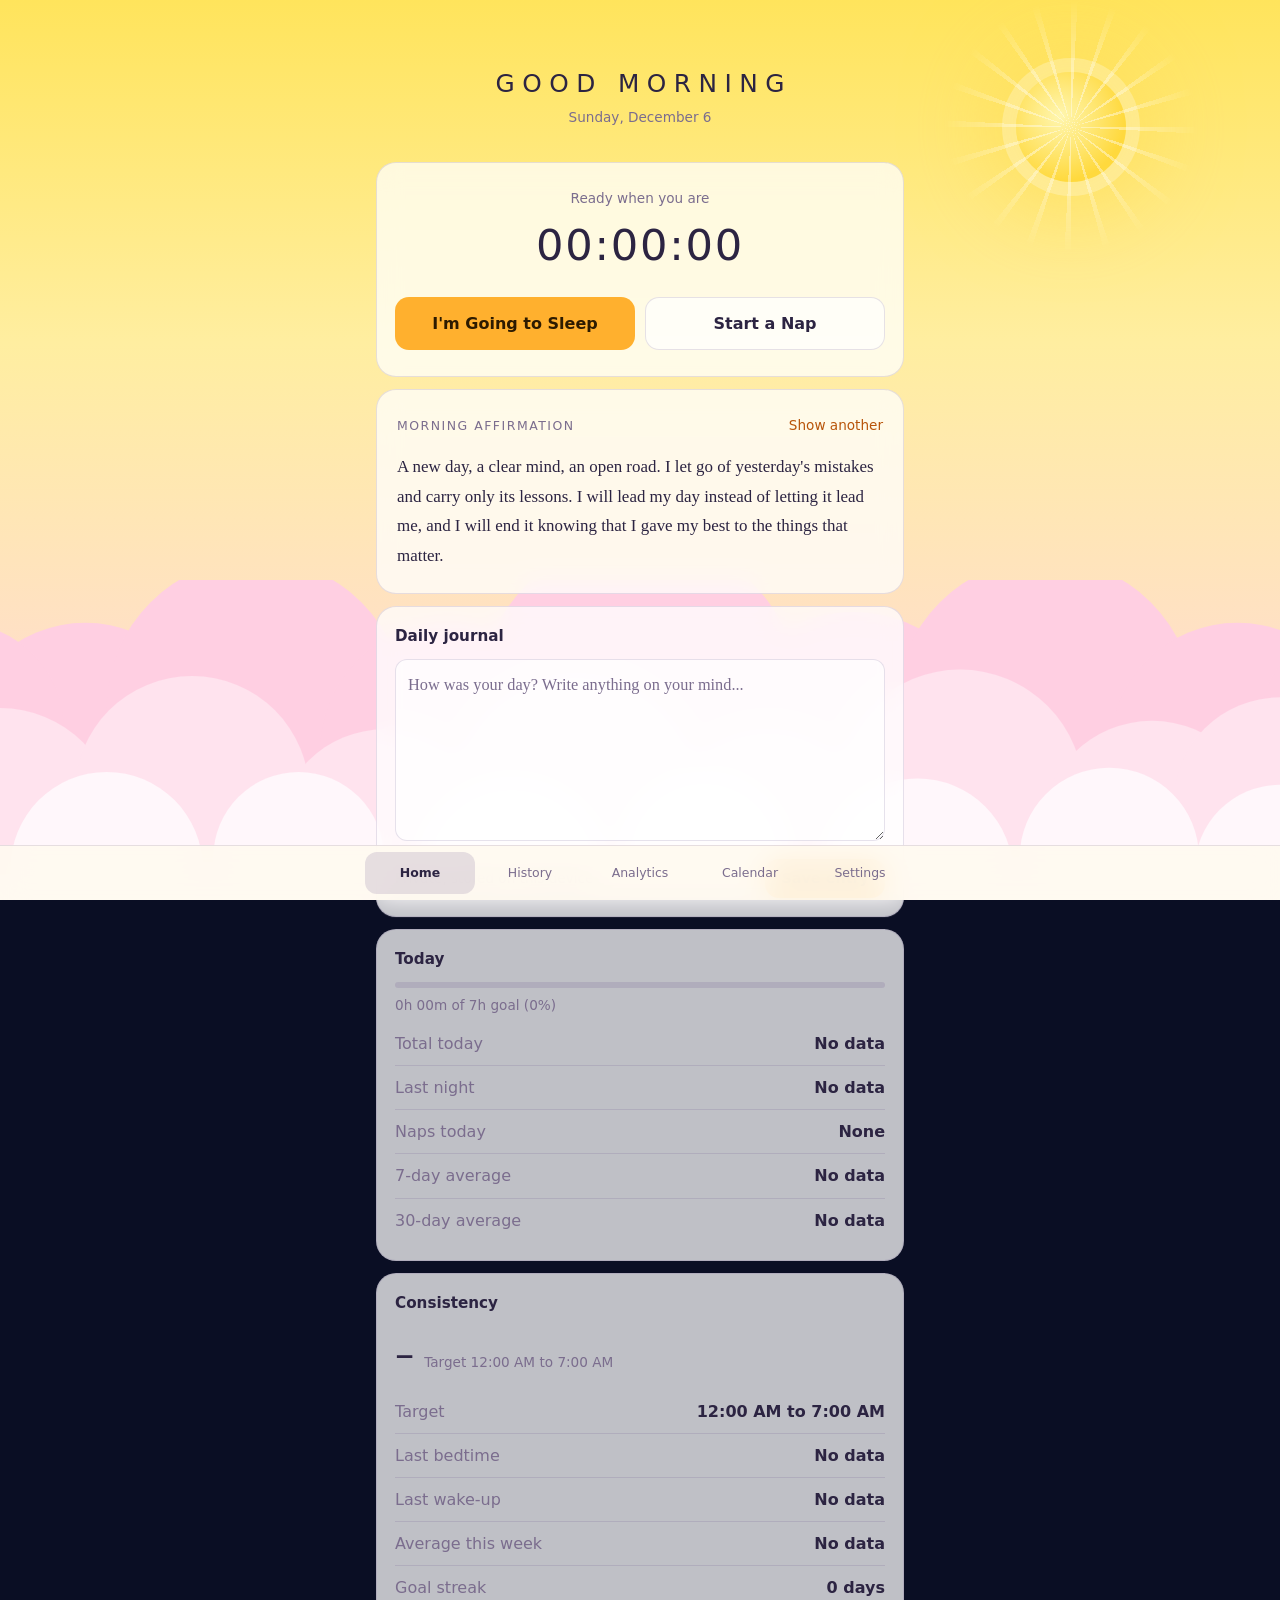
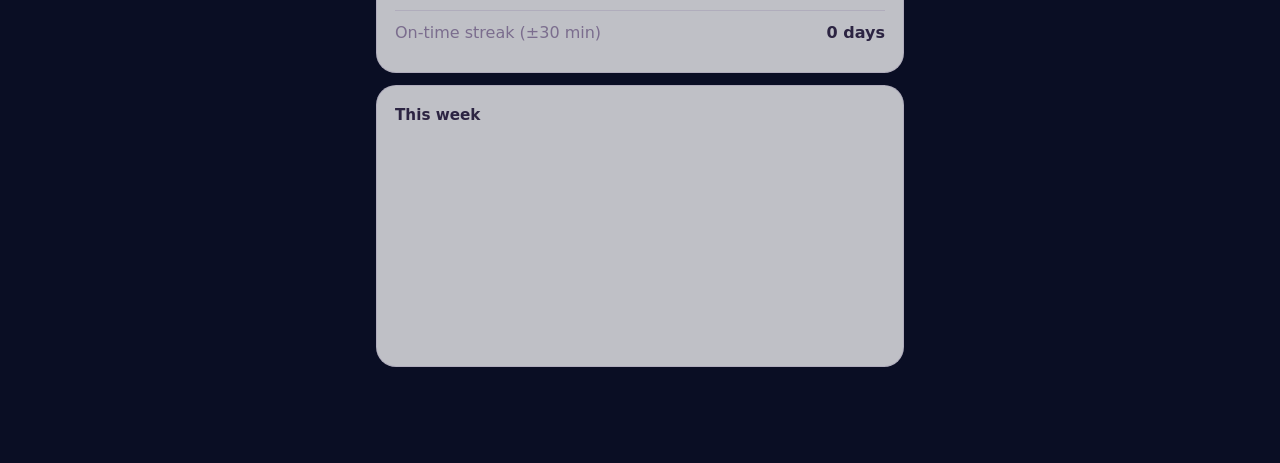
==== commit 2d34ec6b: "Add files via upload" ====
--- a/index.html
+++ b/index.html
@@ -3,16 +3,180 @@
 <head>
 <meta charset="UTF-8">
 <meta name="viewport" content="width=device-width, initial-scale=1, viewport-fit=cover">
-<meta name="theme-color" content="#0a0e24">
+<meta name="theme-color" content="#0a0e24" id="themeColor">
 <title>Sleep Tracker</title>
-<link rel="stylesheet" href="style.css">
+<style>
+:root{--font:"Avenir Next","Segoe UI",system-ui,-apple-system,Roboto,sans-serif}
+/* ===== Themes (switched automatically by time of day) ===== */
+body[data-theme=morning]{--card:rgba(255,255,255,.74);--sheet:#fffaf3;--text:#2c2442;--muted:#7b6d8e;--line:rgba(90,60,130,.15);--accent:#ffb02e;--on-accent:#2d1b00;--link:#b8540a;--good:#17986a;--bad:#d03d57;--field:rgba(255,255,255,.7);--navbg:rgba(255,250,240,.9);--c1:#7c6cff;--c1fill:rgba(124,108,255,.18);--c2:#e8820c;--cl1:#ffcfe2;--cl2:#ffe3ee;--cl3:#fff7fb}
+body[data-theme=evening]{--card:rgba(45,14,78,.58);--sheet:#3a1a5f;--text:#fff4ff;--muted:#e6cdf1;--line:rgba(255,255,255,.2);--accent:#ffb98a;--on-accent:#3a1240;--link:#ffd3b0;--good:#8ff0c4;--bad:#ffa0b0;--field:rgba(255,255,255,.13);--navbg:rgba(52,16,88,.86);--c1:#dcbfff;--c1fill:rgba(220,191,255,.2);--c2:#ffc78f;--cl1:#a566cc;--cl2:#e68cb4;--cl3:#ffb98c}
+body[data-theme=night]{--card:rgba(16,22,62,.78);--sheet:#10163a;--text:#eceeff;--muted:#8f98c8;--line:rgba(160,150,255,.15);--accent:#8b7cf6;--on-accent:#120d33;--link:#b4a8ff;--good:#6fe0b0;--bad:#ff8a9a;--field:rgba(255,255,255,.07);--navbg:rgba(8,11,36,.93);--c1:#8b7cf6;--c1fill:rgba(139,124,246,.2);--c2:#ffc478;--cl1:#2b3080;--cl2:#20266c;--cl3:#171b55}
+
+*{box-sizing:border-box;margin:0;-webkit-tap-highlight-color:transparent}
+[hidden]{display:none!important}
+html{background:#0a0e24}
+body{font-family:var(--font);color:var(--text);min-height:100vh;line-height:1.45;transition:color .8s}
+
+/* ===== Sky scene ===== */
+.bg{position:fixed;inset:0;opacity:0;transition:opacity 1.6s ease;z-index:-2}
+.bg.m{background:linear-gradient(180deg,#ffe45c 0%,#ffeea0 38%,#ffe0c6 72%,#ffcfe0 100%)}
+.bg.e{background:linear-gradient(180deg,#4c2390 0%,#8e3aa8 45%,#e45f9a 78%,#ffa56e 100%)}
+.bg.n{background:linear-gradient(180deg,#04051a 0%,#0b0f36 50%,#1b1f5c 100%)}
+body[data-theme=morning] .bg.m,body[data-theme=evening] .bg.e,body[data-theme=night] .bg.n{opacity:1}
+#sky{position:fixed;inset:0;z-index:-1;overflow:hidden;pointer-events:none}
+.stars,.shoots{position:absolute;inset:0;opacity:0;transition:opacity 1.6s}
+body[data-theme=night] .stars,body[data-theme=night] .shoots{opacity:1}
+body[data-theme=evening] .stars{opacity:.35}
+.star{position:absolute;width:2px;height:2px;border-radius:50%;background:#fff;animation:twinkle 3.5s ease-in-out infinite}
+@keyframes twinkle{50%{opacity:.2}}
+.shoot{position:absolute;width:90px;height:2px;background:linear-gradient(90deg,#fff,transparent);opacity:0;animation:shoot 9s linear infinite}
+@keyframes shoot{0%{opacity:0;transform:translate(0,0) rotate(-35deg)}2%{opacity:1}9%{opacity:0;transform:translate(-240px,160px) rotate(-35deg)}100%{opacity:0}}
+
+.orb{position:absolute;border-radius:50%}
+.orb::before{content:"";position:absolute;inset:-70%;border-radius:50%;background:repeating-conic-gradient(rgba(255,255,255,.4) 0 3deg,transparent 3deg 18deg);-webkit-mask:radial-gradient(circle,#000 25%,transparent 68%);mask:radial-gradient(circle,#000 25%,transparent 68%);animation:spin 90s linear infinite}
+@keyframes spin{to{transform:rotate(360deg)}}
+.orb::after{content:"";position:absolute;inset:0;border-radius:50%;opacity:0;background:radial-gradient(circle at 62% 38%,rgba(150,160,200,.5) 0 9%,transparent 10%),radial-gradient(circle at 35% 62%,rgba(150,160,200,.45) 0 12%,transparent 13%),radial-gradient(circle at 70% 70%,rgba(150,160,200,.4) 0 6%,transparent 7%)}
+body[data-theme=morning] .orb{width:110px;height:110px;top:8vh;right:12%;background:radial-gradient(circle at 40% 40%,#fff6b0,#ffd93d 70%);box-shadow:0 0 0 14px rgba(255,255,255,.25),0 0 80px 30px rgba(255,220,80,.6)}
+body[data-theme=evening] .orb{width:130px;height:130px;bottom:22vh;left:50%;margin-left:-65px;background:radial-gradient(circle at 50% 40%,#ffe6a8,#ff9f6e 75%);box-shadow:0 0 0 16px rgba(255,200,160,.25),0 0 100px 40px rgba(255,150,120,.5)}
+body[data-theme=night] .orb{width:92px;height:92px;top:7vh;right:12%;background:radial-gradient(circle at 35% 30%,#fff,#dde1f3 60%,#b9c0de);box-shadow:0 0 0 12px rgba(255,255,255,.12),0 0 70px 18px rgba(200,210,255,.35)}
+body[data-theme=night] .orb::before{display:none}
+body[data-theme=night] .orb::after{opacity:1}
+
+#clouds{position:absolute;left:0;right:0;bottom:0;width:100%;height:36vh;max-height:320px}
+#clouds .cl{animation:drift 38s ease-in-out infinite alternate}
+#clouds .c2{animation-duration:30s;animation-direction:alternate-reverse}
+#clouds .c3{animation-duration:46s}
+@keyframes drift{from{transform:translateX(-16px)}to{transform:translateX(16px)}}
+.c1 circle,.c1 rect{fill:var(--cl1)}.c2 circle,.c2 rect{fill:var(--cl2)}.c3 circle,.c3 rect{fill:var(--cl3)}
+#clouds circle,#clouds rect{transition:fill 1.6s}
+
+/* ===== Layout ===== */
+#app{position:relative;max-width:560px;margin:0 auto;padding:calc(env(safe-area-inset-top,0px) + 20px) 16px calc(84px + env(safe-area-inset-bottom,0px))}
+.view{display:none}
+.view.active{display:block;animation:fade .3s ease}
+@keyframes fade{from{opacity:0}to{opacity:1}}
+h1{font-size:1.6rem;font-weight:600;letter-spacing:-.02em}
+h2{font-size:.95rem;font-weight:600;margin-bottom:12px}
+.muted{color:var(--muted);font-size:.85rem}
+.top{display:flex;justify-content:space-between;align-items:baseline;margin-bottom:18px}
+.hero{text-align:center;padding:26px 0 34px}
+.hero h1{font-weight:200;letter-spacing:.3em;text-transform:uppercase;font-size:1.55rem;margin-bottom:6px;padding-left:.3em}
+.row-between{display:flex;justify-content:space-between;align-items:center;gap:12px}
+
+.card{background:var(--card);border:1px solid var(--line);border-radius:20px;padding:18px;margin-bottom:12px;backdrop-filter:blur(12px);-webkit-backdrop-filter:blur(12px);transition:background .8s}
+.grid2{display:grid;grid-template-columns:1fr 1fr;gap:12px;margin-bottom:12px}
+.stat{display:flex;flex-direction:column;gap:4px;padding:14px;margin:0}
+.stat b{font-size:1.25rem;font-weight:600}
+
+/* tracker */
+.track{text-align:center;padding:26px 18px}
+.timer{font-size:2.7rem;font-weight:200;letter-spacing:.04em;font-variant-numeric:tabular-nums;margin:6px 0 20px}
+body.sleeping .timer{color:var(--link)}
+.btn-row{display:flex;flex-wrap:wrap;gap:10px}
+.btn{flex:1 1 140px;border:0;border-radius:14px;padding:14px 16px;font:inherit;font-weight:600;color:var(--text);cursor:pointer;transition:transform .12s,opacity .12s}
+.btn:active{transform:scale(.97)}
+.btn.primary{background:var(--accent);color:var(--on-accent)}
+.btn.ghost{background:var(--field);border:1px solid var(--line)}
+.btn.danger{background:transparent;border:1px solid var(--bad);color:var(--bad)}
+.btn.small{flex:0 0 auto;padding:9px 16px;font-size:.9rem}
+.link{background:none;border:0;color:var(--link);font:inherit;font-size:.85rem;cursor:pointer;padding:4px 0}
+
+/* affirmation */
+.affirm{padding:22px 20px}
+.tag{font-size:.78rem;color:var(--muted);letter-spacing:.12em;text-transform:uppercase}
+.affirm-text{font-family:Georgia,"Times New Roman",serif;font-size:1.06rem;line-height:1.75;margin-top:12px}
+
+/* journal */
+textarea,input,select{width:100%;background:var(--field);border:1px solid var(--line);border-radius:12px;padding:12px;color:var(--text);font:inherit}
+body[data-theme=night] :is(textarea,input,select),body[data-theme=evening] :is(textarea,input,select){color-scheme:dark}
+textarea{resize:vertical;line-height:1.6}
+.journal textarea{margin-bottom:12px;min-height:150px;font-family:Georgia,"Times New Roman",serif;font-size:1.02rem}
+textarea::placeholder{color:var(--muted)}
+textarea:focus,input:focus,select:focus{outline:1px solid var(--link);border-color:var(--link)}
+
+/* stats */
+.bar{height:6px;background:var(--line);border-radius:6px;overflow:hidden}
+.bar i{display:block;height:100%;width:0;background:var(--accent);border-radius:6px;transition:width .6s ease}
+#goalLine{margin:8px 0 6px}
+.rows>div{display:flex;justify-content:space-between;gap:12px;padding:10px 0;border-top:1px solid var(--line)}
+.rows>div:first-child{border-top:0}
+.rows span{color:var(--muted)}
+.rows b{font-weight:600;text-align:right}
+.score{display:flex;align-items:baseline;gap:10px;margin-bottom:8px}
+.score b{font-size:2.4rem;font-weight:300}
+.early{color:var(--good)} .late{color:var(--bad)}
+
+/* segmented control */
+.seg{display:flex;background:var(--card);border:1px solid var(--line);border-radius:12px;padding:3px;margin-bottom:6px}
+.seg button{flex:1;border:0;background:none;color:var(--muted);font:inherit;padding:9px;border-radius:9px;cursor:pointer}
+.seg button.active{background:var(--line);color:var(--text)}
+
+/* history */
+.day-head{display:flex;justify-content:space-between;margin:18px 2px 8px;font-weight:600;font-size:.95rem}
+.day-head span{color:var(--muted);font-weight:400;font-size:.85rem}
+.item{display:flex;align-items:center;gap:10px;background:var(--card);border:1px solid var(--line);border-radius:16px;padding:12px 14px;margin-bottom:8px;backdrop-filter:blur(12px);-webkit-backdrop-filter:blur(12px)}
+.item .info{flex:1;min-width:0}
+.item .range{color:var(--muted);font-size:.85rem}
+.item .text{white-space:pre-wrap;word-wrap:break-word;font-family:Georgia,serif;margin-top:4px}
+.item .acts{display:flex;flex-direction:column;gap:4px}
+.small-btn{background:none;border:0;color:var(--link);font:inherit;font-size:.82rem;cursor:pointer;padding:4px 6px}
+.small-btn.del{color:var(--bad)}
+.icon-btn{background:var(--field);border:0;color:var(--text);border-radius:10px;width:36px;height:36px;font-size:1.1rem;cursor:pointer}
+.empty{text-align:center;padding:40px 10px;color:var(--muted)}
+
+/* charts */
+.chart{position:relative;height:210px}
+.chart.small{height:180px;margin-bottom:12px}
+
+/* calendar */
+.cal-head{margin-bottom:12px}
+.cal-grid{display:grid;grid-template-columns:repeat(7,1fr);gap:6px}
+.cal-grid .dow{text-align:center;font-size:.72rem;color:var(--muted)}
+.cal-grid button{aspect-ratio:1;border:1px solid transparent;border-radius:10px;background:var(--field);color:var(--text);font:inherit;font-size:.85rem;cursor:pointer}
+.cal-grid button.l1,.l1{background:rgba(255,110,130,.35)}
+.cal-grid button.l2,.l2{background:rgba(255,185,80,.4)}
+.cal-grid button.l3,.l3{background:rgba(70,200,150,.4)}
+.cal-grid button.today{border-color:var(--link)}
+.cal-grid button.sel{outline:2px solid var(--link)}
+.legend{display:flex;gap:8px;align-items:center;margin-top:12px;flex-wrap:wrap}
+.legend i{width:12px;height:12px;border-radius:4px;display:inline-block}
+
+/* forms & modals */
+.field{display:flex;flex-direction:column;gap:6px;color:var(--muted);font-size:.85rem;margin-bottom:12px}
+.modal{position:fixed;inset:0;background:rgba(3,5,18,.6);display:flex;align-items:flex-end;justify-content:center;z-index:50;animation:fade .15s}
+.sheet{width:100%;max-width:560px;background:var(--sheet);color:var(--text);border-radius:22px 22px 0 0;padding:22px 18px calc(22px + env(safe-area-inset-bottom,0px));border:1px solid var(--line);max-height:92vh;overflow:auto}
+.err{color:var(--bad);font-size:.85rem;min-height:1.2em;margin-bottom:8px}
+
+/* nav */
+#nav{position:fixed;left:0;right:0;bottom:0;display:flex;justify-content:center;padding:6px 8px calc(6px + env(safe-area-inset-bottom,0px));background:var(--navbg);border-top:1px solid var(--line);z-index:40;backdrop-filter:blur(14px);-webkit-backdrop-filter:blur(14px);transition:background .8s}
+#nav button{flex:1;max-width:110px;background:none;border:0;color:var(--muted);font:inherit;font-size:.78rem;padding:12px 0;border-radius:12px;cursor:pointer}
+#nav button.active{color:var(--text);background:var(--line);font-weight:600}
+
+.toast{position:fixed;left:50%;bottom:calc(80px + env(safe-area-inset-bottom,0px));transform:translate(-50%,12px);background:var(--accent);color:var(--on-accent);padding:10px 18px;border-radius:12px;opacity:0;pointer-events:none;transition:.25s;z-index:60;font-size:.9rem;font-weight:600}
+.toast.show{opacity:1;transform:translate(-50%,0)}
+
+@media(min-width:700px){#app{padding-top:40px}}
+@media(prefers-reduced-motion:reduce){*{animation:none!important;transition:none!important}}
+
+</style>
 </head>
-<body>
+<body data-theme="night">
+<div class="bg m"></div><div class="bg e"></div><div class="bg n"></div>
+<div id="sky" aria-hidden="true">
+  <div class="stars" id="stars"></div>
+  <div class="shoots"><i class="shoot" style="top:6%;left:85%"></i><i class="shoot" style="top:18%;left:60%;animation-delay:4.5s"></i></div>
+  <div class="orb"></div>
+  <svg id="clouds" viewBox="0 0 600 220" preserveAspectRatio="xMidYMax slice">
+    <g class="cl c1"><circle cx="40" cy="150" r="60"/><circle cx="120" cy="130" r="70"/><circle cx="210" cy="150" r="60"/><circle cx="300" cy="125" r="75"/><circle cx="400" cy="150" r="65"/><circle cx="490" cy="130" r="70"/><circle cx="580" cy="150" r="60"/><circle cx="-20" cy="140" r="50"/><circle cx="640" cy="140" r="50"/><rect x="-60" y="150" width="720" height="80"/></g>
+    <g class="cl c2"><circle cx="0" cy="185" r="55"/><circle cx="90" cy="170" r="55"/><circle cx="180" cy="190" r="50"/><circle cx="270" cy="172" r="58"/><circle cx="360" cy="190" r="50"/><circle cx="450" cy="170" r="58"/><circle cx="540" cy="188" r="52"/><circle cx="600" cy="175" r="50"/><rect x="-60" y="190" width="720" height="40"/></g>
+    <g class="cl c3"><circle cx="50" cy="205" r="45"/><circle cx="140" cy="200" r="40"/><circle cx="240" cy="208" r="45"/><circle cx="330" cy="200" r="40"/><circle cx="430" cy="208" r="45"/><circle cx="520" cy="200" r="42"/><circle cx="600" cy="206" r="40"/><rect x="-60" y="208" width="720" height="20"/></g>
+  </svg>
+</div>
 <main id="app">
 
   <!-- HOME -->
   <section class="view active" id="view-home">
-    <header class="top"><h1>Sleep</h1><span class="muted" id="todayLabel"></span></header>
+    <header class="hero"><h1 id="greeting">Good night</h1><p class="muted" id="todayLabel"></p></header>
 
     <!-- 1. Sleep tracker -->
     <div class="card track">
@@ -145,7 +309,586 @@
 </div>
 
 <div class="toast" id="toast"></div>
-<script src="chart.umd.js"></script>
-<script src="script.js"></script>
+<script>
+/*!
+ * Chart.js v4.4.1
+ * https://www.chartjs.org
+ * (c) 2023 Chart.js Contributors
+ * Released under the MIT License
+ */
+!function(t,e){"object"==typeof exports&&"undefined"!=typeof module?module.exports=e():"function"==typeof define&&define.amd?define(e):(t="undefined"!=typeof globalThis?globalThis:t||self).Chart=e()}(this,(function(){"use strict";var t=Object.freeze({__proto__:null,get Colors(){return Go},get Decimation(){return Qo},get Filler(){return ma},get Legend(){return ya},get SubTitle(){return ka},get Title(){return Ma},get Tooltip(){return Ba}});function e(){}const i=(()=>{let t=0;return()=>t++})();function s(t){return null==t}function n(t){if(Array.isArray&&Array.isArray(t))return!0;const e=Object.prototype.toString.call(t);return"[object"===e.slice(0,7)&&"Array]"===e.slice(-6)}function o(t){return null!==t&&"[object Object]"===Object.prototype.toString.call(t)}function a(t){return("number"==typeof t||t instanceof Number)&&isFinite(+t)}function r(t,e){return a(t)?t:e}function l(t,e){return void 0===t?e:t}const h=(t,e)=>"string"==typeof t&&t.endsWith("%")?parseFloat(t)/100:+t/e,c=(t,e)=>"string"==typeof t&&t.endsWith("%")?parseFloat(t)/100*e:+t;function d(t,e,i){if(t&&"function"==typeof t.call)return t.apply(i,e)}function u(t,e,i,s){let a,r,l;if(n(t))if(r=t.length,s)for(a=r-1;a>=0;a--)e.call(i,t[a],a);else for(a=0;a<r;a++)e.call(i,t[a],a);else if(o(t))for(l=Object.keys(t),r=l.length,a=0;a<r;a++)e.call(i,t[l[a]],l[a])}function f(t,e){let i,s,n,o;if(!t||!e||t.length!==e.length)return!1;for(i=0,s=t.length;i<s;++i)if(n=t[i],o=e[i],n.datasetIndex!==o.datasetIndex||n.index!==o.index)return!1;return!0}function g(t){if(n(t))return t.map(g);if(o(t)){const e=Object.create(null),i=Object.keys(t),s=i.length;let n=0;for(;n<s;++n)e[i[n]]=g(t[i[n]]);return e}return t}function p(t){return-1===["__proto__","prototype","constructor"].indexOf(t)}function m(t,e,i,s){if(!p(t))return;const n=e[t],a=i[t];o(n)&&o(a)?b(n,a,s):e[t]=g(a)}function b(t,e,i){const s=n(e)?e:[e],a=s.length;if(!o(t))return t;const r=(i=i||{}).merger||m;let l;for(let e=0;e<a;++e){if(l=s[e],!o(l))continue;const n=Object.keys(l);for(let e=0,s=n.length;e<s;++e)r(n[e],t,l,i)}return t}function x(t,e){return b(t,e,{merger:_})}function _(t,e,i){if(!p(t))return;const s=e[t],n=i[t];o(s)&&o(n)?x(s,n):Object.prototype.hasOwnProperty.call(e,t)||(e[t]=g(n))}const y={"":t=>t,x:t=>t.x,y:t=>t.y};function v(t){const e=t.split("."),i=[];let s="";for(const t of e)s+=t,s.endsWith("\\")?s=s.slice(0,-1)+".":(i.push(s),s="");return i}function M(t,e){const i=y[e]||(y[e]=function(t){const e=v(t);return t=>{for(const i of e){if(""===i)break;t=t&&t[i]}return t}}(e));return i(t)}function w(t){return t.charAt(0).toUpperCase()+t.slice(1)}const k=t=>void 0!==t,S=t=>"function"==typeof t,P=(t,e)=>{if(t.size!==e.size)return!1;for(const i of t)if(!e.has(i))return!1;return!0};function D(t){return"mouseup"===t.type||"click"===t.type||"contextmenu"===t.type}const C=Math.PI,O=2*C,A=O+C,T=Number.POSITIVE_INFINITY,L=C/180,E=C/2,R=C/4,I=2*C/3,z=Math.log10,F=Math.sign;function V(t,e,i){return Math.abs(t-e)<i}function B(t){const e=Math.round(t);t=V(t,e,t/1e3)?e:t;const i=Math.pow(10,Math.floor(z(t))),s=t/i;return(s<=1?1:s<=2?2:s<=5?5:10)*i}function W(t){const e=[],i=Math.sqrt(t);let s;for(s=1;s<i;s++)t%s==0&&(e.push(s),e.push(t/s));return i===(0|i)&&e.push(i),e.sort(((t,e)=>t-e)).pop(),e}function N(t){return!isNaN(parseFloat(t))&&isFinite(t)}function H(t,e){const i=Math.round(t);return i-e<=t&&i+e>=t}function j(t,e,i){let s,n,o;for(s=0,n=t.length;s<n;s++)o=t[s][i],isNaN(o)||(e.min=Math.min(e.min,o),e.max=Math.max(e.max,o))}function $(t){return t*(C/180)}function Y(t){return t*(180/C)}function U(t){if(!a(t))return;let e=1,i=0;for(;Math.round(t*e)/e!==t;)e*=10,i++;return i}function X(t,e){const i=e.x-t.x,s=e.y-t.y,n=Math.sqrt(i*i+s*s);let o=Math.atan2(s,i);return o<-.5*C&&(o+=O),{angle:o,distance:n}}function q(t,e){return Math.sqrt(Math.pow(e.x-t.x,2)+Math.pow(e.y-t.y,2))}function K(t,e){return(t-e+A)%O-C}function G(t){return(t%O+O)%O}function Z(t,e,i,s){const n=G(t),o=G(e),a=G(i),r=G(o-n),l=G(a-n),h=G(n-o),c=G(n-a);return n===o||n===a||s&&o===a||r>l&&h<c}function J(t,e,i){return Math.max(e,Math.min(i,t))}function Q(t){return J(t,-32768,32767)}function tt(t,e,i,s=1e-6){return t>=Math.min(e,i)-s&&t<=Math.max(e,i)+s}function et(t,e,i){i=i||(i=>t[i]<e);let s,n=t.length-1,o=0;for(;n-o>1;)s=o+n>>1,i(s)?o=s:n=s;return{lo:o,hi:n}}const it=(t,e,i,s)=>et(t,i,s?s=>{const n=t[s][e];return n<i||n===i&&t[s+1][e]===i}:s=>t[s][e]<i),st=(t,e,i)=>et(t,i,(s=>t[s][e]>=i));function nt(t,e,i){let s=0,n=t.length;for(;s<n&&t[s]<e;)s++;for(;n>s&&t[n-1]>i;)n--;return s>0||n<t.length?t.slice(s,n):t}const ot=["push","pop","shift","splice","unshift"];function at(t,e){t._chartjs?t._chartjs.listeners.push(e):(Object.defineProperty(t,"_chartjs",{configurable:!0,enumerable:!1,value:{listeners:[e]}}),ot.forEach((e=>{const i="_onData"+w(e),s=t[e];Object.defineProperty(t,e,{configurable:!0,enumerable:!1,value(...e){const n=s.apply(this,e);return t._chartjs.listeners.forEach((t=>{"function"==typeof t[i]&&t[i](...e)})),n}})})))}function rt(t,e){const i=t._chartjs;if(!i)return;const s=i.listeners,n=s.indexOf(e);-1!==n&&s.splice(n,1),s.length>0||(ot.forEach((e=>{delete t[e]})),delete t._chartjs)}function lt(t){const e=new Set(t);return e.size===t.length?t:Array.from(e)}const ht="undefined"==typeof window?function(t){return t()}:window.requestAnimationFrame;function ct(t,e){let i=[],s=!1;return function(...n){i=n,s||(s=!0,ht.call(window,(()=>{s=!1,t.apply(e,i)})))}}function dt(t,e){let i;return function(...s){return e?(clearTimeout(i),i=setTimeout(t,e,s)):t.apply(this,s),e}}const ut=t=>"start"===t?"left":"end"===t?"right":"center",ft=(t,e,i)=>"start"===t?e:"end"===t?i:(e+i)/2,gt=(t,e,i,s)=>t===(s?"left":"right")?i:"center"===t?(e+i)/2:e;function pt(t,e,i){const s=e.length;let n=0,o=s;if(t._sorted){const{iScale:a,_parsed:r}=t,l=a.axis,{min:h,max:c,minDefined:d,maxDefined:u}=a.getUserBounds();d&&(n=J(Math.min(it(r,l,h).lo,i?s:it(e,l,a.getPixelForValue(h)).lo),0,s-1)),o=u?J(Math.max(it(r,a.axis,c,!0).hi+1,i?0:it(e,l,a.getPixelForValue(c),!0).hi+1),n,s)-n:s-n}return{start:n,count:o}}function mt(t){const{xScale:e,yScale:i,_scaleRanges:s}=t,n={xmin:e.min,xmax:e.max,ymin:i.min,ymax:i.max};if(!s)return t._scaleRanges=n,!0;const o=s.xmin!==e.min||s.xmax!==e.max||s.ymin!==i.min||s.ymax!==i.max;return Object.assign(s,n),o}class bt{constructor(){this._request=null,this._charts=new Map,this._running=!1,this._lastDate=void 0}_notify(t,e,i,s){const n=e.listeners[s],o=e.duration;n.forEach((s=>s({chart:t,initial:e.initial,numSteps:o,currentStep:Math.min(i-e.start,o)})))}_refresh(){this._request||(this._running=!0,this._request=ht.call(window,(()=>{this._update(),this._request=null,this._running&&this._refresh()})))}_update(t=Date.now()){let e=0;this._charts.forEach(((i,s)=>{if(!i.running||!i.items.length)return;const n=i.items;let o,a=n.length-1,r=!1;for(;a>=0;--a)o=n[a],o._active?(o._total>i.duration&&(i.duration=o._total),o.tick(t),r=!0):(n[a]=n[n.length-1],n.pop());r&&(s.draw(),this._notify(s,i,t,"progress")),n.length||(i.running=!1,this._notify(s,i,t,"complete"),i.initial=!1),e+=n.length})),this._lastDate=t,0===e&&(this._running=!1)}_getAnims(t){const e=this._charts;let i=e.get(t);return i||(i={running:!1,initial:!0,items:[],listeners:{complete:[],progress:[]}},e.set(t,i)),i}listen(t,e,i){this._getAnims(t).listeners[e].push(i)}add(t,e){e&&e.length&&this._getAnims(t).items.push(...e)}has(t){return this._getAnims(t).items.length>0}start(t){const e=this._charts.get(t);e&&(e.running=!0,e.start=Date.now(),e.duration=e.items.reduce(((t,e)=>Math.max(t,e._duration)),0),this._refresh())}running(t){if(!this._running)return!1;const e=this._charts.get(t);return!!(e&&e.running&&e.items.length)}stop(t){const e=this._charts.get(t);if(!e||!e.items.length)return;const i=e.items;let s=i.length-1;for(;s>=0;--s)i[s].cancel();e.items=[],this._notify(t,e,Date.now(),"complete")}remove(t){return this._charts.delete(t)}}var xt=new bt;
+/*!
+ * @kurkle/color v0.3.2
+ * https://github.com/kurkle/color#readme
+ * (c) 2023 Jukka Kurkela
+ * Released under the MIT License
+ */function _t(t){return t+.5|0}const yt=(t,e,i)=>Math.max(Math.min(t,i),e);function vt(t){return yt(_t(2.55*t),0,255)}function Mt(t){return yt(_t(255*t),0,255)}function wt(t){return yt(_t(t/2.55)/100,0,1)}function kt(t){return yt(_t(100*t),0,100)}const St={0:0,1:1,2:2,3:3,4:4,5:5,6:6,7:7,8:8,9:9,A:10,B:11,C:12,D:13,E:14,F:15,a:10,b:11,c:12,d:13,e:14,f:15},Pt=[..."0123456789ABCDEF"],Dt=t=>Pt[15&t],Ct=t=>Pt[(240&t)>>4]+Pt[15&t],Ot=t=>(240&t)>>4==(15&t);function At(t){var e=(t=>Ot(t.r)&&Ot(t.g)&&Ot(t.b)&&Ot(t.a))(t)?Dt:Ct;return t?"#"+e(t.r)+e(t.g)+e(t.b)+((t,e)=>t<255?e(t):"")(t.a,e):void 0}const Tt=/^(hsla?|hwb|hsv)\(\s*([-+.e\d]+)(?:deg)?[\s,]+([-+.e\d]+)%[\s,]+([-+.e\d]+)%(?:[\s,]+([-+.e\d]+)(%)?)?\s*\)$/;function Lt(t,e,i){const s=e*Math.min(i,1-i),n=(e,n=(e+t/30)%12)=>i-s*Math.max(Math.min(n-3,9-n,1),-1);return[n(0),n(8),n(4)]}function Et(t,e,i){const s=(s,n=(s+t/60)%6)=>i-i*e*Math.max(Math.min(n,4-n,1),0);return[s(5),s(3),s(1)]}function Rt(t,e,i){const s=Lt(t,1,.5);let n;for(e+i>1&&(n=1/(e+i),e*=n,i*=n),n=0;n<3;n++)s[n]*=1-e-i,s[n]+=e;return s}function It(t){const e=t.r/255,i=t.g/255,s=t.b/255,n=Math.max(e,i,s),o=Math.min(e,i,s),a=(n+o)/2;let r,l,h;return n!==o&&(h=n-o,l=a>.5?h/(2-n-o):h/(n+o),r=function(t,e,i,s,n){return t===n?(e-i)/s+(e<i?6:0):e===n?(i-t)/s+2:(t-e)/s+4}(e,i,s,h,n),r=60*r+.5),[0|r,l||0,a]}function zt(t,e,i,s){return(Array.isArray(e)?t(e[0],e[1],e[2]):t(e,i,s)).map(Mt)}function Ft(t,e,i){return zt(Lt,t,e,i)}function Vt(t){return(t%360+360)%360}function Bt(t){const e=Tt.exec(t);let i,s=255;if(!e)return;e[5]!==i&&(s=e[6]?vt(+e[5]):Mt(+e[5]));const n=Vt(+e[2]),o=+e[3]/100,a=+e[4]/100;return i="hwb"===e[1]?function(t,e,i){return zt(Rt,t,e,i)}(n,o,a):"hsv"===e[1]?function(t,e,i){return zt(Et,t,e,i)}(n,o,a):Ft(n,o,a),{r:i[0],g:i[1],b:i[2],a:s}}const Wt={x:"dark",Z:"light",Y:"re",X:"blu",W:"gr",V:"medium",U:"slate",A:"ee",T:"ol",S:"or",B:"ra",C:"lateg",D:"ights",R:"in",Q:"turquois",E:"hi",P:"ro",O:"al",N:"le",M:"de",L:"yello",F:"en",K:"ch",G:"arks",H:"ea",I:"ightg",J:"wh"},Nt={OiceXe:"f0f8ff",antiquewEte:"faebd7",aqua:"ffff",aquamarRe:"7fffd4",azuY:"f0ffff",beige:"f5f5dc",bisque:"ffe4c4",black:"0",blanKedOmond:"ffebcd",Xe:"ff",XeviTet:"8a2be2",bPwn:"a52a2a",burlywood:"deb887",caMtXe:"5f9ea0",KartYuse:"7fff00",KocTate:"d2691e",cSO:"ff7f50",cSnflowerXe:"6495ed",cSnsilk:"fff8dc",crimson:"dc143c",cyan:"ffff",xXe:"8b",xcyan:"8b8b",xgTMnPd:"b8860b",xWay:"a9a9a9",xgYF:"6400",xgYy:"a9a9a9",xkhaki:"bdb76b",xmagFta:"8b008b",xTivegYF:"556b2f",xSange:"ff8c00",xScEd:"9932cc",xYd:"8b0000",xsOmon:"e9967a",xsHgYF:"8fbc8f",xUXe:"483d8b",xUWay:"2f4f4f",xUgYy:"2f4f4f",xQe:"ced1",xviTet:"9400d3",dAppRk:"ff1493",dApskyXe:"bfff",dimWay:"696969",dimgYy:"696969",dodgerXe:"1e90ff",fiYbrick:"b22222",flSOwEte:"fffaf0",foYstWAn:"228b22",fuKsia:"ff00ff",gaRsbSo:"dcdcdc",ghostwEte:"f8f8ff",gTd:"ffd700",gTMnPd:"daa520",Way:"808080",gYF:"8000",gYFLw:"adff2f",gYy:"808080",honeyMw:"f0fff0",hotpRk:"ff69b4",RdianYd:"cd5c5c",Rdigo:"4b0082",ivSy:"fffff0",khaki:"f0e68c",lavFMr:"e6e6fa",lavFMrXsh:"fff0f5",lawngYF:"7cfc00",NmoncEffon:"fffacd",ZXe:"add8e6",ZcSO:"f08080",Zcyan:"e0ffff",ZgTMnPdLw:"fafad2",ZWay:"d3d3d3",ZgYF:"90ee90",ZgYy:"d3d3d3",ZpRk:"ffb6c1",ZsOmon:"ffa07a",ZsHgYF:"20b2aa",ZskyXe:"87cefa",ZUWay:"778899",ZUgYy:"778899",ZstAlXe:"b0c4de",ZLw:"ffffe0",lime:"ff00",limegYF:"32cd32",lRF:"faf0e6",magFta:"ff00ff",maPon:"800000",VaquamarRe:"66cdaa",VXe:"cd",VScEd:"ba55d3",VpurpN:"9370db",VsHgYF:"3cb371",VUXe:"7b68ee",VsprRggYF:"fa9a",VQe:"48d1cc",VviTetYd:"c71585",midnightXe:"191970",mRtcYam:"f5fffa",mistyPse:"ffe4e1",moccasR:"ffe4b5",navajowEte:"ffdead",navy:"80",Tdlace:"fdf5e6",Tive:"808000",TivedBb:"6b8e23",Sange:"ffa500",SangeYd:"ff4500",ScEd:"da70d6",pOegTMnPd:"eee8aa",pOegYF:"98fb98",pOeQe:"afeeee",pOeviTetYd:"db7093",papayawEp:"ffefd5",pHKpuff:"ffdab9",peru:"cd853f",pRk:"ffc0cb",plum:"dda0dd",powMrXe:"b0e0e6",purpN:"800080",YbeccapurpN:"663399",Yd:"ff0000",Psybrown:"bc8f8f",PyOXe:"4169e1",saddNbPwn:"8b4513",sOmon:"fa8072",sandybPwn:"f4a460",sHgYF:"2e8b57",sHshell:"fff5ee",siFna:"a0522d",silver:"c0c0c0",skyXe:"87ceeb",UXe:"6a5acd",UWay:"708090",UgYy:"708090",snow:"fffafa",sprRggYF:"ff7f",stAlXe:"4682b4",tan:"d2b48c",teO:"8080",tEstN:"d8bfd8",tomato:"ff6347",Qe:"40e0d0",viTet:"ee82ee",JHt:"f5deb3",wEte:"ffffff",wEtesmoke:"f5f5f5",Lw:"ffff00",LwgYF:"9acd32"};let Ht;function jt(t){Ht||(Ht=function(){const t={},e=Object.keys(Nt),i=Object.keys(Wt);let s,n,o,a,r;for(s=0;s<e.length;s++){for(a=r=e[s],n=0;n<i.length;n++)o=i[n],r=r.replace(o,Wt[o]);o=parseInt(Nt[a],16),t[r]=[o>>16&255,o>>8&255,255&o]}return t}(),Ht.transparent=[0,0,0,0]);const e=Ht[t.toLowerCase()];return e&&{r:e[0],g:e[1],b:e[2],a:4===e.length?e[3]:255}}const $t=/^rgba?\(\s*([-+.\d]+)(%)?[\s,]+([-+.e\d]+)(%)?[\s,]+([-+.e\d]+)(%)?(?:[\s,/]+([-+.e\d]+)(%)?)?\s*\)$/;const Yt=t=>t<=.0031308?12.92*t:1.055*Math.pow(t,1/2.4)-.055,Ut=t=>t<=.04045?t/12.92:Math.pow((t+.055)/1.055,2.4);function Xt(t,e,i){if(t){let s=It(t);s[e]=Math.max(0,Math.min(s[e]+s[e]*i,0===e?360:1)),s=Ft(s),t.r=s[0],t.g=s[1],t.b=s[2]}}function qt(t,e){return t?Object.assign(e||{},t):t}function Kt(t){var e={r:0,g:0,b:0,a:255};return Array.isArray(t)?t.length>=3&&(e={r:t[0],g:t[1],b:t[2],a:255},t.length>3&&(e.a=Mt(t[3]))):(e=qt(t,{r:0,g:0,b:0,a:1})).a=Mt(e.a),e}function Gt(t){return"r"===t.charAt(0)?function(t){const e=$t.exec(t);let i,s,n,o=255;if(e){if(e[7]!==i){const t=+e[7];o=e[8]?vt(t):yt(255*t,0,255)}return i=+e[1],s=+e[3],n=+e[5],i=255&(e[2]?vt(i):yt(i,0,255)),s=255&(e[4]?vt(s):yt(s,0,255)),n=255&(e[6]?vt(n):yt(n,0,255)),{r:i,g:s,b:n,a:o}}}(t):Bt(t)}class Zt{constructor(t){if(t instanceof Zt)return t;const e=typeof t;let i;var s,n,o;"object"===e?i=Kt(t):"string"===e&&(o=(s=t).length,"#"===s[0]&&(4===o||5===o?n={r:255&17*St[s[1]],g:255&17*St[s[2]],b:255&17*St[s[3]],a:5===o?17*St[s[4]]:255}:7!==o&&9!==o||(n={r:St[s[1]]<<4|St[s[2]],g:St[s[3]]<<4|St[s[4]],b:St[s[5]]<<4|St[s[6]],a:9===o?St[s[7]]<<4|St[s[8]]:255})),i=n||jt(t)||Gt(t)),this._rgb=i,this._valid=!!i}get valid(){return this._valid}get rgb(){var t=qt(this._rgb);return t&&(t.a=wt(t.a)),t}set rgb(t){this._rgb=Kt(t)}rgbString(){return this._valid?(t=this._rgb)&&(t.a<255?`rgba(${t.r}, ${t.g}, ${t.b}, ${wt(t.a)})`:`rgb(${t.r}, ${t.g}, ${t.b})`):void 0;var t}hexString(){return this._valid?At(this._rgb):void 0}hslString(){return this._valid?function(t){if(!t)return;const e=It(t),i=e[0],s=kt(e[1]),n=kt(e[2]);return t.a<255?`hsla(${i}, ${s}%, ${n}%, ${wt(t.a)})`:`hsl(${i}, ${s}%, ${n}%)`}(this._rgb):void 0}mix(t,e){if(t){const i=this.rgb,s=t.rgb;let n;const o=e===n?.5:e,a=2*o-1,r=i.a-s.a,l=((a*r==-1?a:(a+r)/(1+a*r))+1)/2;n=1-l,i.r=255&l*i.r+n*s.r+.5,i.g=255&l*i.g+n*s.g+.5,i.b=255&l*i.b+n*s.b+.5,i.a=o*i.a+(1-o)*s.a,this.rgb=i}return this}interpolate(t,e){return t&&(this._rgb=function(t,e,i){const s=Ut(wt(t.r)),n=Ut(wt(t.g)),o=Ut(wt(t.b));return{r:Mt(Yt(s+i*(Ut(wt(e.r))-s))),g:Mt(Yt(n+i*(Ut(wt(e.g))-n))),b:Mt(Yt(o+i*(Ut(wt(e.b))-o))),a:t.a+i*(e.a-t.a)}}(this._rgb,t._rgb,e)),this}clone(){return new Zt(this.rgb)}alpha(t){return this._rgb.a=Mt(t),this}clearer(t){return this._rgb.a*=1-t,this}greyscale(){const t=this._rgb,e=_t(.3*t.r+.59*t.g+.11*t.b);return t.r=t.g=t.b=e,this}opaquer(t){return this._rgb.a*=1+t,this}negate(){const t=this._rgb;return t.r=255-t.r,t.g=255-t.g,t.b=255-t.b,this}lighten(t){return Xt(this._rgb,2,t),this}darken(t){return Xt(this._rgb,2,-t),this}saturate(t){return Xt(this._rgb,1,t),this}desaturate(t){return Xt(this._rgb,1,-t),this}rotate(t){return function(t,e){var i=It(t);i[0]=Vt(i[0]+e),i=Ft(i),t.r=i[0],t.g=i[1],t.b=i[2]}(this._rgb,t),this}}function Jt(t){if(t&&"object"==typeof t){const e=t.toString();return"[object CanvasPattern]"===e||"[object CanvasGradient]"===e}return!1}function Qt(t){return Jt(t)?t:new Zt(t)}function te(t){return Jt(t)?t:new Zt(t).saturate(.5).darken(.1).hexString()}const ee=["x","y","borderWidth","radius","tension"],ie=["color","borderColor","backgroundColor"];const se=new Map;function ne(t,e,i){return function(t,e){e=e||{};const i=t+JSON.stringify(e);let s=se.get(i);return s||(s=new Intl.NumberFormat(t,e),se.set(i,s)),s}(e,i).format(t)}const oe={values:t=>n(t)?t:""+t,numeric(t,e,i){if(0===t)return"0";const s=this.chart.options.locale;let n,o=t;if(i.length>1){const e=Math.max(Math.abs(i[0].value),Math.abs(i[i.length-1].value));(e<1e-4||e>1e15)&&(n="scientific"),o=function(t,e){let i=e.length>3?e[2].value-e[1].value:e[1].value-e[0].value;Math.abs(i)>=1&&t!==Math.floor(t)&&(i=t-Math.floor(t));return i}(t,i)}const a=z(Math.abs(o)),r=isNaN(a)?1:Math.max(Math.min(-1*Math.floor(a),20),0),l={notation:n,minimumFractionDigits:r,maximumFractionDigits:r};return Object.assign(l,this.options.ticks.format),ne(t,s,l)},logarithmic(t,e,i){if(0===t)return"0";const s=i[e].significand||t/Math.pow(10,Math.floor(z(t)));return[1,2,3,5,10,15].includes(s)||e>.8*i.length?oe.numeric.call(this,t,e,i):""}};var ae={formatters:oe};const re=Object.create(null),le=Object.create(null);function he(t,e){if(!e)return t;const i=e.split(".");for(let e=0,s=i.length;e<s;++e){const s=i[e];t=t[s]||(t[s]=Object.create(null))}return t}function ce(t,e,i){return"string"==typeof e?b(he(t,e),i):b(he(t,""),e)}class de{constructor(t,e){this.animation=void 0,this.backgroundColor="rgba(0,0,0,0.1)",this.borderColor="rgba(0,0,0,0.1)",this.color="#666",this.datasets={},this.devicePixelRatio=t=>t.chart.platform.getDevicePixelRatio(),this.elements={},this.events=["mousemove","mouseout","click","touchstart","touchmove"],this.font={family:"'Helvetica Neue', 'Helvetica', 'Arial', sans-serif",size:12,style:"normal",lineHeight:1.2,weight:null},this.hover={},this.hoverBackgroundColor=(t,e)=>te(e.backgroundColor),this.hoverBorderColor=(t,e)=>te(e.borderColor),this.hoverColor=(t,e)=>te(e.color),this.indexAxis="x",this.interaction={mode:"nearest",intersect:!0,includeInvisible:!1},this.maintainAspectRatio=!0,this.onHover=null,this.onClick=null,this.parsing=!0,this.plugins={},this.responsive=!0,this.scale=void 0,this.scales={},this.showLine=!0,this.drawActiveElementsOnTop=!0,this.describe(t),this.apply(e)}set(t,e){return ce(this,t,e)}get(t){return he(this,t)}describe(t,e){return ce(le,t,e)}override(t,e){return ce(re,t,e)}route(t,e,i,s){const n=he(this,t),a=he(this,i),r="_"+e;Object.defineProperties(n,{[r]:{value:n[e],writable:!0},[e]:{enumerable:!0,get(){const t=this[r],e=a[s];return o(t)?Object.assign({},e,t):l(t,e)},set(t){this[r]=t}}})}apply(t){t.forEach((t=>t(this)))}}var ue=new de({_scriptable:t=>!t.startsWith("on"),_indexable:t=>"events"!==t,hover:{_fallback:"interaction"},interaction:{_scriptable:!1,_indexable:!1}},[function(t){t.set("animation",{delay:void 0,duration:1e3,easing:"easeOutQuart",fn:void 0,from:void 0,loop:void 0,to:void 0,type:void 0}),t.describe("animation",{_fallback:!1,_indexable:!1,_scriptable:t=>"onProgress"!==t&&"onComplete"!==t&&"fn"!==t}),t.set("animations",{colors:{type:"color",properties:ie},numbers:{type:"number",properties:ee}}),t.describe("animations",{_fallback:"animation"}),t.set("transitions",{active:{animation:{duration:400}},resize:{animation:{duration:0}},show:{animations:{colors:{from:"transparent"},visible:{type:"boolean",duration:0}}},hide:{animations:{colors:{to:"transparent"},visible:{type:"boolean",easing:"linear",fn:t=>0|t}}}})},function(t){t.set("layout",{autoPadding:!0,padding:{top:0,right:0,bottom:0,left:0}})},function(t){t.set("scale",{display:!0,offset:!1,reverse:!1,beginAtZero:!1,bounds:"ticks",clip:!0,grace:0,grid:{display:!0,lineWidth:1,drawOnChartArea:!0,drawTicks:!0,tickLength:8,tickWidth:(t,e)=>e.lineWidth,tickColor:(t,e)=>e.color,offset:!1},border:{display:!0,dash:[],dashOffset:0,width:1},title:{display:!1,text:"",padding:{top:4,bottom:4}},ticks:{minRotation:0,maxRotation:50,mirror:!1,textStrokeWidth:0,textStrokeColor:"",padding:3,display:!0,autoSkip:!0,autoSkipPadding:3,labelOffset:0,callback:ae.formatters.values,minor:{},major:{},align:"center",crossAlign:"near",showLabelBackdrop:!1,backdropColor:"rgba(255, 255, 255, 0.75)",backdropPadding:2}}),t.route("scale.ticks","color","","color"),t.route("scale.grid","color","","borderColor"),t.route("scale.border","color","","borderColor"),t.route("scale.title","color","","color"),t.describe("scale",{_fallback:!1,_scriptable:t=>!t.startsWith("before")&&!t.startsWith("after")&&"callback"!==t&&"parser"!==t,_indexable:t=>"borderDash"!==t&&"tickBorderDash"!==t&&"dash"!==t}),t.describe("scales",{_fallback:"scale"}),t.describe("scale.ticks",{_scriptable:t=>"backdropPadding"!==t&&"callback"!==t,_indexable:t=>"backdropPadding"!==t})}]);function fe(){return"undefined"!=typeof window&&"undefined"!=typeof document}function ge(t){let e=t.parentNode;return e&&"[object ShadowRoot]"===e.toString()&&(e=e.host),e}function pe(t,e,i){let s;return"string"==typeof t?(s=parseInt(t,10),-1!==t.indexOf("%")&&(s=s/100*e.parentNode[i])):s=t,s}const me=t=>t.ownerDocument.defaultView.getComputedStyle(t,null);function be(t,e){return me(t).getPropertyValue(e)}const xe=["top","right","bottom","left"];function _e(t,e,i){const s={};i=i?"-"+i:"";for(let n=0;n<4;n++){const o=xe[n];s[o]=parseFloat(t[e+"-"+o+i])||0}return s.width=s.left+s.right,s.height=s.top+s.bottom,s}const ye=(t,e,i)=>(t>0||e>0)&&(!i||!i.shadowRoot);function ve(t,e){if("native"in t)return t;const{canvas:i,currentDevicePixelRatio:s}=e,n=me(i),o="border-box"===n.boxSizing,a=_e(n,"padding"),r=_e(n,"border","width"),{x:l,y:h,box:c}=function(t,e){const i=t.touches,s=i&&i.length?i[0]:t,{offsetX:n,offsetY:o}=s;let a,r,l=!1;if(ye(n,o,t.target))a=n,r=o;else{const t=e.getBoundingClientRect();a=s.clientX-t.left,r=s.clientY-t.top,l=!0}return{x:a,y:r,box:l}}(t,i),d=a.left+(c&&r.left),u=a.top+(c&&r.top);let{width:f,height:g}=e;return o&&(f-=a.width+r.width,g-=a.height+r.height),{x:Math.round((l-d)/f*i.width/s),y:Math.round((h-u)/g*i.height/s)}}const Me=t=>Math.round(10*t)/10;function we(t,e,i,s){const n=me(t),o=_e(n,"margin"),a=pe(n.maxWidth,t,"clientWidth")||T,r=pe(n.maxHeight,t,"clientHeight")||T,l=function(t,e,i){let s,n;if(void 0===e||void 0===i){const o=ge(t);if(o){const t=o.getBoundingClientRect(),a=me(o),r=_e(a,"border","width"),l=_e(a,"padding");e=t.width-l.width-r.width,i=t.height-l.height-r.height,s=pe(a.maxWidth,o,"clientWidth"),n=pe(a.maxHeight,o,"clientHeight")}else e=t.clientWidth,i=t.clientHeight}return{width:e,height:i,maxWidth:s||T,maxHeight:n||T}}(t,e,i);let{width:h,height:c}=l;if("content-box"===n.boxSizing){const t=_e(n,"border","width"),e=_e(n,"padding");h-=e.width+t.width,c-=e.height+t.height}h=Math.max(0,h-o.width),c=Math.max(0,s?h/s:c-o.height),h=Me(Math.min(h,a,l.maxWidth)),c=Me(Math.min(c,r,l.maxHeight)),h&&!c&&(c=Me(h/2));return(void 0!==e||void 0!==i)&&s&&l.height&&c>l.height&&(c=l.height,h=Me(Math.floor(c*s))),{width:h,height:c}}function ke(t,e,i){const s=e||1,n=Math.floor(t.height*s),o=Math.floor(t.width*s);t.height=Math.floor(t.height),t.width=Math.floor(t.width);const a=t.canvas;return a.style&&(i||!a.style.height&&!a.style.width)&&(a.style.height=`${t.height}px`,a.style.width=`${t.width}px`),(t.currentDevicePixelRatio!==s||a.height!==n||a.width!==o)&&(t.currentDevicePixelRatio=s,a.height=n,a.width=o,t.ctx.setTransform(s,0,0,s,0,0),!0)}const Se=function(){let t=!1;try{const e={get passive(){return t=!0,!1}};fe()&&(window.addEventListener("test",null,e),window.removeEventListener("test",null,e))}catch(t){}return t}();function Pe(t,e){const i=be(t,e),s=i&&i.match(/^(\d+)(\.\d+)?px$/);return s?+s[1]:void 0}function De(t){return!t||s(t.size)||s(t.family)?null:(t.style?t.style+" ":"")+(t.weight?t.weight+" ":"")+t.size+"px "+t.family}function Ce(t,e,i,s,n){let o=e[n];return o||(o=e[n]=t.measureText(n).width,i.push(n)),o>s&&(s=o),s}function Oe(t,e,i,s){let o=(s=s||{}).data=s.data||{},a=s.garbageCollect=s.garbageCollect||[];s.font!==e&&(o=s.data={},a=s.garbageCollect=[],s.font=e),t.save(),t.font=e;let r=0;const l=i.length;let h,c,d,u,f;for(h=0;h<l;h++)if(u=i[h],null==u||n(u)){if(n(u))for(c=0,d=u.length;c<d;c++)f=u[c],null==f||n(f)||(r=Ce(t,o,a,r,f))}else r=Ce(t,o,a,r,u);t.restore();const g=a.length/2;if(g>i.length){for(h=0;h<g;h++)delete o[a[h]];a.splice(0,g)}return r}function Ae(t,e,i){const s=t.currentDevicePixelRatio,n=0!==i?Math.max(i/2,.5):0;return Math.round((e-n)*s)/s+n}function Te(t,e){(e=e||t.getContext("2d")).save(),e.resetTransform(),e.clearRect(0,0,t.width,t.height),e.restore()}function Le(t,e,i,s){Ee(t,e,i,s,null)}function Ee(t,e,i,s,n){let o,a,r,l,h,c,d,u;const f=e.pointStyle,g=e.rotation,p=e.radius;let m=(g||0)*L;if(f&&"object"==typeof f&&(o=f.toString(),"[object HTMLImageElement]"===o||"[object HTMLCanvasElement]"===o))return t.save(),t.translate(i,s),t.rotate(m),t.drawImage(f,-f.width/2,-f.height/2,f.width,f.height),void t.restore();if(!(isNaN(p)||p<=0)){switch(t.beginPath(),f){default:n?t.ellipse(i,s,n/2,p,0,0,O):t.arc(i,s,p,0,O),t.closePath();break;case"triangle":c=n?n/2:p,t.moveTo(i+Math.sin(m)*c,s-Math.cos(m)*p),m+=I,t.lineTo(i+Math.sin(m)*c,s-Math.cos(m)*p),m+=I,t.lineTo(i+Math.sin(m)*c,s-Math.cos(m)*p),t.closePath();break;case"rectRounded":h=.516*p,l=p-h,a=Math.cos(m+R)*l,d=Math.cos(m+R)*(n?n/2-h:l),r=Math.sin(m+R)*l,u=Math.sin(m+R)*(n?n/2-h:l),t.arc(i-d,s-r,h,m-C,m-E),t.arc(i+u,s-a,h,m-E,m),t.arc(i+d,s+r,h,m,m+E),t.arc(i-u,s+a,h,m+E,m+C),t.closePath();break;case"rect":if(!g){l=Math.SQRT1_2*p,c=n?n/2:l,t.rect(i-c,s-l,2*c,2*l);break}m+=R;case"rectRot":d=Math.cos(m)*(n?n/2:p),a=Math.cos(m)*p,r=Math.sin(m)*p,u=Math.sin(m)*(n?n/2:p),t.moveTo(i-d,s-r),t.lineTo(i+u,s-a),t.lineTo(i+d,s+r),t.lineTo(i-u,s+a),t.closePath();break;case"crossRot":m+=R;case"cross":d=Math.cos(m)*(n?n/2:p),a=Math.cos(m)*p,r=Math.sin(m)*p,u=Math.sin(m)*(n?n/2:p),t.moveTo(i-d,s-r),t.lineTo(i+d,s+r),t.moveTo(i+u,s-a),t.lineTo(i-u,s+a);break;case"star":d=Math.cos(m)*(n?n/2:p),a=Math.cos(m)*p,r=Math.sin(m)*p,u=Math.sin(m)*(n?n/2:p),t.moveTo(i-d,s-r),t.lineTo(i+d,s+r),t.moveTo(i+u,s-a),t.lineTo(i-u,s+a),m+=R,d=Math.cos(m)*(n?n/2:p),a=Math.cos(m)*p,r=Math.sin(m)*p,u=Math.sin(m)*(n?n/2:p),t.moveTo(i-d,s-r),t.lineTo(i+d,s+r),t.moveTo(i+u,s-a),t.lineTo(i-u,s+a);break;case"line":a=n?n/2:Math.cos(m)*p,r=Math.sin(m)*p,t.moveTo(i-a,s-r),t.lineTo(i+a,s+r);break;case"dash":t.moveTo(i,s),t.lineTo(i+Math.cos(m)*(n?n/2:p),s+Math.sin(m)*p);break;case!1:t.closePath()}t.fill(),e.borderWidth>0&&t.stroke()}}function Re(t,e,i){return i=i||.5,!e||t&&t.x>e.left-i&&t.x<e.right+i&&t.y>e.top-i&&t.y<e.bottom+i}function Ie(t,e){t.save(),t.beginPath(),t.rect(e.left,e.top,e.right-e.left,e.bottom-e.top),t.clip()}function ze(t){t.restore()}function Fe(t,e,i,s,n){if(!e)return t.lineTo(i.x,i.y);if("middle"===n){const s=(e.x+i.x)/2;t.lineTo(s,e.y),t.lineTo(s,i.y)}else"after"===n!=!!s?t.lineTo(e.x,i.y):t.lineTo(i.x,e.y);t.lineTo(i.x,i.y)}function Ve(t,e,i,s){if(!e)return t.lineTo(i.x,i.y);t.bezierCurveTo(s?e.cp1x:e.cp2x,s?e.cp1y:e.cp2y,s?i.cp2x:i.cp1x,s?i.cp2y:i.cp1y,i.x,i.y)}function Be(t,e,i,s,n){if(n.strikethrough||n.underline){const o=t.measureText(s),a=e-o.actualBoundingBoxLeft,r=e+o.actualBoundingBoxRight,l=i-o.actualBoundingBoxAscent,h=i+o.actualBoundingBoxDescent,c=n.strikethrough?(l+h)/2:h;t.strokeStyle=t.fillStyle,t.beginPath(),t.lineWidth=n.decorationWidth||2,t.moveTo(a,c),t.lineTo(r,c),t.stroke()}}function We(t,e){const i=t.fillStyle;t.fillStyle=e.color,t.fillRect(e.left,e.top,e.width,e.height),t.fillStyle=i}function Ne(t,e,i,o,a,r={}){const l=n(e)?e:[e],h=r.strokeWidth>0&&""!==r.strokeColor;let c,d;for(t.save(),t.font=a.string,function(t,e){e.translation&&t.translate(e.translation[0],e.translation[1]),s(e.rotation)||t.rotate(e.rotation),e.color&&(t.fillStyle=e.color),e.textAlign&&(t.textAlign=e.textAlign),e.textBaseline&&(t.textBaseline=e.textBaseline)}(t,r),c=0;c<l.length;++c)d=l[c],r.backdrop&&We(t,r.backdrop),h&&(r.strokeColor&&(t.strokeStyle=r.strokeColor),s(r.strokeWidth)||(t.lineWidth=r.strokeWidth),t.strokeText(d,i,o,r.maxWidth)),t.fillText(d,i,o,r.maxWidth),Be(t,i,o,d,r),o+=Number(a.lineHeight);t.restore()}function He(t,e){const{x:i,y:s,w:n,h:o,radius:a}=e;t.arc(i+a.topLeft,s+a.topLeft,a.topLeft,1.5*C,C,!0),t.lineTo(i,s+o-a.bottomLeft),t.arc(i+a.bottomLeft,s+o-a.bottomLeft,a.bottomLeft,C,E,!0),t.lineTo(i+n-a.bottomRight,s+o),t.arc(i+n-a.bottomRight,s+o-a.bottomRight,a.bottomRight,E,0,!0),t.lineTo(i+n,s+a.topRight),t.arc(i+n-a.topRight,s+a.topRight,a.topRight,0,-E,!0),t.lineTo(i+a.topLeft,s)}function je(t,e=[""],i,s,n=(()=>t[0])){const o=i||t;void 0===s&&(s=ti("_fallback",t));const a={[Symbol.toStringTag]:"Object",_cacheable:!0,_scopes:t,_rootScopes:o,_fallback:s,_getTarget:n,override:i=>je([i,...t],e,o,s)};return new Proxy(a,{deleteProperty:(e,i)=>(delete e[i],delete e._keys,delete t[0][i],!0),get:(i,s)=>qe(i,s,(()=>function(t,e,i,s){let n;for(const o of e)if(n=ti(Ue(o,t),i),void 0!==n)return Xe(t,n)?Je(i,s,t,n):n}(s,e,t,i))),getOwnPropertyDescriptor:(t,e)=>Reflect.getOwnPropertyDescriptor(t._scopes[0],e),getPrototypeOf:()=>Reflect.getPrototypeOf(t[0]),has:(t,e)=>ei(t).includes(e),ownKeys:t=>ei(t),set(t,e,i){const s=t._storage||(t._storage=n());return t[e]=s[e]=i,delete t._keys,!0}})}function $e(t,e,i,s){const a={_cacheable:!1,_proxy:t,_context:e,_subProxy:i,_stack:new Set,_descriptors:Ye(t,s),setContext:e=>$e(t,e,i,s),override:n=>$e(t.override(n),e,i,s)};return new Proxy(a,{deleteProperty:(e,i)=>(delete e[i],delete t[i],!0),get:(t,e,i)=>qe(t,e,(()=>function(t,e,i){const{_proxy:s,_context:a,_subProxy:r,_descriptors:l}=t;let h=s[e];S(h)&&l.isScriptable(e)&&(h=function(t,e,i,s){const{_proxy:n,_context:o,_subProxy:a,_stack:r}=i;if(r.has(t))throw new Error("Recursion detected: "+Array.from(r).join("->")+"->"+t);r.add(t);let l=e(o,a||s);r.delete(t),Xe(t,l)&&(l=Je(n._scopes,n,t,l));return l}(e,h,t,i));n(h)&&h.length&&(h=function(t,e,i,s){const{_proxy:n,_context:a,_subProxy:r,_descriptors:l}=i;if(void 0!==a.index&&s(t))return e[a.index%e.length];if(o(e[0])){const i=e,s=n._scopes.filter((t=>t!==i));e=[];for(const o of i){const i=Je(s,n,t,o);e.push($e(i,a,r&&r[t],l))}}return e}(e,h,t,l.isIndexable));Xe(e,h)&&(h=$e(h,a,r&&r[e],l));return h}(t,e,i))),getOwnPropertyDescriptor:(e,i)=>e._descriptors.allKeys?Reflect.has(t,i)?{enumerable:!0,configurable:!0}:void 0:Reflect.getOwnPropertyDescriptor(t,i),getPrototypeOf:()=>Reflect.getPrototypeOf(t),has:(e,i)=>Reflect.has(t,i),ownKeys:()=>Reflect.ownKeys(t),set:(e,i,s)=>(t[i]=s,delete e[i],!0)})}function Ye(t,e={scriptable:!0,indexable:!0}){const{_scriptable:i=e.scriptable,_indexable:s=e.indexable,_allKeys:n=e.allKeys}=t;return{allKeys:n,scriptable:i,indexable:s,isScriptable:S(i)?i:()=>i,isIndexable:S(s)?s:()=>s}}const Ue=(t,e)=>t?t+w(e):e,Xe=(t,e)=>o(e)&&"adapters"!==t&&(null===Object.getPrototypeOf(e)||e.constructor===Object);function qe(t,e,i){if(Object.prototype.hasOwnProperty.call(t,e))return t[e];const s=i();return t[e]=s,s}function Ke(t,e,i){return S(t)?t(e,i):t}const Ge=(t,e)=>!0===t?e:"string"==typeof t?M(e,t):void 0;function Ze(t,e,i,s,n){for(const o of e){const e=Ge(i,o);if(e){t.add(e);const o=Ke(e._fallback,i,n);if(void 0!==o&&o!==i&&o!==s)return o}else if(!1===e&&void 0!==s&&i!==s)return null}return!1}function Je(t,e,i,s){const a=e._rootScopes,r=Ke(e._fallback,i,s),l=[...t,...a],h=new Set;h.add(s);let c=Qe(h,l,i,r||i,s);return null!==c&&((void 0===r||r===i||(c=Qe(h,l,r,c,s),null!==c))&&je(Array.from(h),[""],a,r,(()=>function(t,e,i){const s=t._getTarget();e in s||(s[e]={});const a=s[e];if(n(a)&&o(i))return i;return a||{}}(e,i,s))))}function Qe(t,e,i,s,n){for(;i;)i=Ze(t,e,i,s,n);return i}function ti(t,e){for(const i of e){if(!i)continue;const e=i[t];if(void 0!==e)return e}}function ei(t){let e=t._keys;return e||(e=t._keys=function(t){const e=new Set;for(const i of t)for(const t of Object.keys(i).filter((t=>!t.startsWith("_"))))e.add(t);return Array.from(e)}(t._scopes)),e}function ii(t,e,i,s){const{iScale:n}=t,{key:o="r"}=this._parsing,a=new Array(s);let r,l,h,c;for(r=0,l=s;r<l;++r)h=r+i,c=e[h],a[r]={r:n.parse(M(c,o),h)};return a}const si=Number.EPSILON||1e-14,ni=(t,e)=>e<t.length&&!t[e].skip&&t[e],oi=t=>"x"===t?"y":"x";function ai(t,e,i,s){const n=t.skip?e:t,o=e,a=i.skip?e:i,r=q(o,n),l=q(a,o);let h=r/(r+l),c=l/(r+l);h=isNaN(h)?0:h,c=isNaN(c)?0:c;const d=s*h,u=s*c;return{previous:{x:o.x-d*(a.x-n.x),y:o.y-d*(a.y-n.y)},next:{x:o.x+u*(a.x-n.x),y:o.y+u*(a.y-n.y)}}}function ri(t,e="x"){const i=oi(e),s=t.length,n=Array(s).fill(0),o=Array(s);let a,r,l,h=ni(t,0);for(a=0;a<s;++a)if(r=l,l=h,h=ni(t,a+1),l){if(h){const t=h[e]-l[e];n[a]=0!==t?(h[i]-l[i])/t:0}o[a]=r?h?F(n[a-1])!==F(n[a])?0:(n[a-1]+n[a])/2:n[a-1]:n[a]}!function(t,e,i){const s=t.length;let n,o,a,r,l,h=ni(t,0);for(let c=0;c<s-1;++c)l=h,h=ni(t,c+1),l&&h&&(V(e[c],0,si)?i[c]=i[c+1]=0:(n=i[c]/e[c],o=i[c+1]/e[c],r=Math.pow(n,2)+Math.pow(o,2),r<=9||(a=3/Math.sqrt(r),i[c]=n*a*e[c],i[c+1]=o*a*e[c])))}(t,n,o),function(t,e,i="x"){const s=oi(i),n=t.length;let o,a,r,l=ni(t,0);for(let h=0;h<n;++h){if(a=r,r=l,l=ni(t,h+1),!r)continue;const n=r[i],c=r[s];a&&(o=(n-a[i])/3,r[`cp1${i}`]=n-o,r[`cp1${s}`]=c-o*e[h]),l&&(o=(l[i]-n)/3,r[`cp2${i}`]=n+o,r[`cp2${s}`]=c+o*e[h])}}(t,o,e)}function li(t,e,i){return Math.max(Math.min(t,i),e)}function hi(t,e,i,s,n){let o,a,r,l;if(e.spanGaps&&(t=t.filter((t=>!t.skip))),"monotone"===e.cubicInterpolationMode)ri(t,n);else{let i=s?t[t.length-1]:t[0];for(o=0,a=t.length;o<a;++o)r=t[o],l=ai(i,r,t[Math.min(o+1,a-(s?0:1))%a],e.tension),r.cp1x=l.previous.x,r.cp1y=l.previous.y,r.cp2x=l.next.x,r.cp2y=l.next.y,i=r}e.capBezierPoints&&function(t,e){let i,s,n,o,a,r=Re(t[0],e);for(i=0,s=t.length;i<s;++i)a=o,o=r,r=i<s-1&&Re(t[i+1],e),o&&(n=t[i],a&&(n.cp1x=li(n.cp1x,e.left,e.right),n.cp1y=li(n.cp1y,e.top,e.bottom)),r&&(n.cp2x=li(n.cp2x,e.left,e.right),n.cp2y=li(n.cp2y,e.top,e.bottom)))}(t,i)}const ci=t=>0===t||1===t,di=(t,e,i)=>-Math.pow(2,10*(t-=1))*Math.sin((t-e)*O/i),ui=(t,e,i)=>Math.pow(2,-10*t)*Math.sin((t-e)*O/i)+1,fi={linear:t=>t,easeInQuad:t=>t*t,easeOutQuad:t=>-t*(t-2),easeInOutQuad:t=>(t/=.5)<1?.5*t*t:-.5*(--t*(t-2)-1),easeInCubic:t=>t*t*t,easeOutCubic:t=>(t-=1)*t*t+1,easeInOutCubic:t=>(t/=.5)<1?.5*t*t*t:.5*((t-=2)*t*t+2),easeInQuart:t=>t*t*t*t,easeOutQuart:t=>-((t-=1)*t*t*t-1),easeInOutQuart:t=>(t/=.5)<1?.5*t*t*t*t:-.5*((t-=2)*t*t*t-2),easeInQuint:t=>t*t*t*t*t,easeOutQuint:t=>(t-=1)*t*t*t*t+1,easeInOutQuint:t=>(t/=.5)<1?.5*t*t*t*t*t:.5*((t-=2)*t*t*t*t+2),easeInSine:t=>1-Math.cos(t*E),easeOutSine:t=>Math.sin(t*E),easeInOutSine:t=>-.5*(Math.cos(C*t)-1),easeInExpo:t=>0===t?0:Math.pow(2,10*(t-1)),easeOutExpo:t=>1===t?1:1-Math.pow(2,-10*t),easeInOutExpo:t=>ci(t)?t:t<.5?.5*Math.pow(2,10*(2*t-1)):.5*(2-Math.pow(2,-10*(2*t-1))),easeInCirc:t=>t>=1?t:-(Math.sqrt(1-t*t)-1),easeOutCirc:t=>Math.sqrt(1-(t-=1)*t),easeInOutCirc:t=>(t/=.5)<1?-.5*(Math.sqrt(1-t*t)-1):.5*(Math.sqrt(1-(t-=2)*t)+1),easeInElastic:t=>ci(t)?t:di(t,.075,.3),easeOutElastic:t=>ci(t)?t:ui(t,.075,.3),easeInOutElastic(t){const e=.1125;return ci(t)?t:t<.5?.5*di(2*t,e,.45):.5+.5*ui(2*t-1,e,.45)},easeInBack(t){const e=1.70158;return t*t*((e+1)*t-e)},easeOutBack(t){const e=1.70158;return(t-=1)*t*((e+1)*t+e)+1},easeInOutBack(t){let e=1.70158;return(t/=.5)<1?t*t*((1+(e*=1.525))*t-e)*.5:.5*((t-=2)*t*((1+(e*=1.525))*t+e)+2)},easeInBounce:t=>1-fi.easeOutBounce(1-t),easeOutBounce(t){const e=7.5625,i=2.75;return t<1/i?e*t*t:t<2/i?e*(t-=1.5/i)*t+.75:t<2.5/i?e*(t-=2.25/i)*t+.9375:e*(t-=2.625/i)*t+.984375},easeInOutBounce:t=>t<.5?.5*fi.easeInBounce(2*t):.5*fi.easeOutBounce(2*t-1)+.5};function gi(t,e,i,s){return{x:t.x+i*(e.x-t.x),y:t.y+i*(e.y-t.y)}}function pi(t,e,i,s){return{x:t.x+i*(e.x-t.x),y:"middle"===s?i<.5?t.y:e.y:"after"===s?i<1?t.y:e.y:i>0?e.y:t.y}}function mi(t,e,i,s){const n={x:t.cp2x,y:t.cp2y},o={x:e.cp1x,y:e.cp1y},a=gi(t,n,i),r=gi(n,o,i),l=gi(o,e,i),h=gi(a,r,i),c=gi(r,l,i);return gi(h,c,i)}const bi=/^(normal|(\d+(?:\.\d+)?)(px|em|%)?)$/,xi=/^(normal|italic|initial|inherit|unset|(oblique( -?[0-9]?[0-9]deg)?))$/;function _i(t,e){const i=(""+t).match(bi);if(!i||"normal"===i[1])return 1.2*e;switch(t=+i[2],i[3]){case"px":return t;case"%":t/=100}return e*t}const yi=t=>+t||0;function vi(t,e){const i={},s=o(e),n=s?Object.keys(e):e,a=o(t)?s?i=>l(t[i],t[e[i]]):e=>t[e]:()=>t;for(const t of n)i[t]=yi(a(t));return i}function Mi(t){return vi(t,{top:"y",right:"x",bottom:"y",left:"x"})}function wi(t){return vi(t,["topLeft","topRight","bottomLeft","bottomRight"])}function ki(t){const e=Mi(t);return e.width=e.left+e.right,e.height=e.top+e.bottom,e}function Si(t,e){t=t||{},e=e||ue.font;let i=l(t.size,e.size);"string"==typeof i&&(i=parseInt(i,10));let s=l(t.style,e.style);s&&!(""+s).match(xi)&&(console.warn('Invalid font style specified: "'+s+'"'),s=void 0);const n={family:l(t.family,e.family),lineHeight:_i(l(t.lineHeight,e.lineHeight),i),size:i,style:s,weight:l(t.weight,e.weight),string:""};return n.string=De(n),n}function Pi(t,e,i,s){let o,a,r,l=!0;for(o=0,a=t.length;o<a;++o)if(r=t[o],void 0!==r&&(void 0!==e&&"function"==typeof r&&(r=r(e),l=!1),void 0!==i&&n(r)&&(r=r[i%r.length],l=!1),void 0!==r))return s&&!l&&(s.cacheable=!1),r}function Di(t,e,i){const{min:s,max:n}=t,o=c(e,(n-s)/2),a=(t,e)=>i&&0===t?0:t+e;return{min:a(s,-Math.abs(o)),max:a(n,o)}}function Ci(t,e){return Object.assign(Object.create(t),e)}function Oi(t,e,i){return t?function(t,e){return{x:i=>t+t+e-i,setWidth(t){e=t},textAlign:t=>"center"===t?t:"right"===t?"left":"right",xPlus:(t,e)=>t-e,leftForLtr:(t,e)=>t-e}}(e,i):{x:t=>t,setWidth(t){},textAlign:t=>t,xPlus:(t,e)=>t+e,leftForLtr:(t,e)=>t}}function Ai(t,e){let i,s;"ltr"!==e&&"rtl"!==e||(i=t.canvas.style,s=[i.getPropertyValue("direction"),i.getPropertyPriority("direction")],i.setProperty("direction",e,"important"),t.prevTextDirection=s)}function Ti(t,e){void 0!==e&&(delete t.prevTextDirection,t.canvas.style.setProperty("direction",e[0],e[1]))}function Li(t){return"angle"===t?{between:Z,compare:K,normalize:G}:{between:tt,compare:(t,e)=>t-e,normalize:t=>t}}function Ei({start:t,end:e,count:i,loop:s,style:n}){return{start:t%i,end:e%i,loop:s&&(e-t+1)%i==0,style:n}}function Ri(t,e,i){if(!i)return[t];const{property:s,start:n,end:o}=i,a=e.length,{compare:r,between:l,normalize:h}=Li(s),{start:c,end:d,loop:u,style:f}=function(t,e,i){const{property:s,start:n,end:o}=i,{between:a,normalize:r}=Li(s),l=e.length;let h,c,{start:d,end:u,loop:f}=t;if(f){for(d+=l,u+=l,h=0,c=l;h<c&&a(r(e[d%l][s]),n,o);++h)d--,u--;d%=l,u%=l}return u<d&&(u+=l),{start:d,end:u,loop:f,style:t.style}}(t,e,i),g=[];let p,m,b,x=!1,_=null;const y=()=>x||l(n,b,p)&&0!==r(n,b),v=()=>!x||0===r(o,p)||l(o,b,p);for(let t=c,i=c;t<=d;++t)m=e[t%a],m.skip||(p=h(m[s]),p!==b&&(x=l(p,n,o),null===_&&y()&&(_=0===r(p,n)?t:i),null!==_&&v()&&(g.push(Ei({start:_,end:t,loop:u,count:a,style:f})),_=null),i=t,b=p));return null!==_&&g.push(Ei({start:_,end:d,loop:u,count:a,style:f})),g}function Ii(t,e){const i=[],s=t.segments;for(let n=0;n<s.length;n++){const o=Ri(s[n],t.points,e);o.length&&i.push(...o)}return i}function zi(t,e){const i=t.points,s=t.options.spanGaps,n=i.length;if(!n)return[];const o=!!t._loop,{start:a,end:r}=function(t,e,i,s){let n=0,o=e-1;if(i&&!s)for(;n<e&&!t[n].skip;)n++;for(;n<e&&t[n].skip;)n++;for(n%=e,i&&(o+=n);o>n&&t[o%e].skip;)o--;return o%=e,{start:n,end:o}}(i,n,o,s);if(!0===s)return Fi(t,[{start:a,end:r,loop:o}],i,e);return Fi(t,function(t,e,i,s){const n=t.length,o=[];let a,r=e,l=t[e];for(a=e+1;a<=i;++a){const i=t[a%n];i.skip||i.stop?l.skip||(s=!1,o.push({start:e%n,end:(a-1)%n,loop:s}),e=r=i.stop?a:null):(r=a,l.skip&&(e=a)),l=i}return null!==r&&o.push({start:e%n,end:r%n,loop:s}),o}(i,a,r<a?r+n:r,!!t._fullLoop&&0===a&&r===n-1),i,e)}function Fi(t,e,i,s){return s&&s.setContext&&i?function(t,e,i,s){const n=t._chart.getContext(),o=Vi(t.options),{_datasetIndex:a,options:{spanGaps:r}}=t,l=i.length,h=[];let c=o,d=e[0].start,u=d;function f(t,e,s,n){const o=r?-1:1;if(t!==e){for(t+=l;i[t%l].skip;)t-=o;for(;i[e%l].skip;)e+=o;t%l!=e%l&&(h.push({start:t%l,end:e%l,loop:s,style:n}),c=n,d=e%l)}}for(const t of e){d=r?d:t.start;let e,o=i[d%l];for(u=d+1;u<=t.end;u++){const r=i[u%l];e=Vi(s.setContext(Ci(n,{type:"segment",p0:o,p1:r,p0DataIndex:(u-1)%l,p1DataIndex:u%l,datasetIndex:a}))),Bi(e,c)&&f(d,u-1,t.loop,c),o=r,c=e}d<u-1&&f(d,u-1,t.loop,c)}return h}(t,e,i,s):e}function Vi(t){return{backgroundColor:t.backgroundColor,borderCapStyle:t.borderCapStyle,borderDash:t.borderDash,borderDashOffset:t.borderDashOffset,borderJoinStyle:t.borderJoinStyle,borderWidth:t.borderWidth,borderColor:t.borderColor}}function Bi(t,e){if(!e)return!1;const i=[],s=function(t,e){return Jt(e)?(i.includes(e)||i.push(e),i.indexOf(e)):e};return JSON.stringify(t,s)!==JSON.stringify(e,s)}var Wi=Object.freeze({__proto__:null,HALF_PI:E,INFINITY:T,PI:C,PITAU:A,QUARTER_PI:R,RAD_PER_DEG:L,TAU:O,TWO_THIRDS_PI:I,_addGrace:Di,_alignPixel:Ae,_alignStartEnd:ft,_angleBetween:Z,_angleDiff:K,_arrayUnique:lt,_attachContext:$e,_bezierCurveTo:Ve,_bezierInterpolation:mi,_boundSegment:Ri,_boundSegments:Ii,_capitalize:w,_computeSegments:zi,_createResolver:je,_decimalPlaces:U,_deprecated:function(t,e,i,s){void 0!==e&&console.warn(t+': "'+i+'" is deprecated. Please use "'+s+'" instead')},_descriptors:Ye,_elementsEqual:f,_factorize:W,_filterBetween:nt,_getParentNode:ge,_getStartAndCountOfVisiblePoints:pt,_int16Range:Q,_isBetween:tt,_isClickEvent:D,_isDomSupported:fe,_isPointInArea:Re,_limitValue:J,_longestText:Oe,_lookup:et,_lookupByKey:it,_measureText:Ce,_merger:m,_mergerIf:_,_normalizeAngle:G,_parseObjectDataRadialScale:ii,_pointInLine:gi,_readValueToProps:vi,_rlookupByKey:st,_scaleRangesChanged:mt,_setMinAndMaxByKey:j,_splitKey:v,_steppedInterpolation:pi,_steppedLineTo:Fe,_textX:gt,_toLeftRightCenter:ut,_updateBezierControlPoints:hi,addRoundedRectPath:He,almostEquals:V,almostWhole:H,callback:d,clearCanvas:Te,clipArea:Ie,clone:g,color:Qt,createContext:Ci,debounce:dt,defined:k,distanceBetweenPoints:q,drawPoint:Le,drawPointLegend:Ee,each:u,easingEffects:fi,finiteOrDefault:r,fontString:function(t,e,i){return e+" "+t+"px "+i},formatNumber:ne,getAngleFromPoint:X,getHoverColor:te,getMaximumSize:we,getRelativePosition:ve,getRtlAdapter:Oi,getStyle:be,isArray:n,isFinite:a,isFunction:S,isNullOrUndef:s,isNumber:N,isObject:o,isPatternOrGradient:Jt,listenArrayEvents:at,log10:z,merge:b,mergeIf:x,niceNum:B,noop:e,overrideTextDirection:Ai,readUsedSize:Pe,renderText:Ne,requestAnimFrame:ht,resolve:Pi,resolveObjectKey:M,restoreTextDirection:Ti,retinaScale:ke,setsEqual:P,sign:F,splineCurve:ai,splineCurveMonotone:ri,supportsEventListenerOptions:Se,throttled:ct,toDegrees:Y,toDimension:c,toFont:Si,toFontString:De,toLineHeight:_i,toPadding:ki,toPercentage:h,toRadians:$,toTRBL:Mi,toTRBLCorners:wi,uid:i,unclipArea:ze,unlistenArrayEvents:rt,valueOrDefault:l});function Ni(t,e,i,s){const{controller:n,data:o,_sorted:a}=t,r=n._cachedMeta.iScale;if(r&&e===r.axis&&"r"!==e&&a&&o.length){const t=r._reversePixels?st:it;if(!s)return t(o,e,i);if(n._sharedOptions){const s=o[0],n="function"==typeof s.getRange&&s.getRange(e);if(n){const s=t(o,e,i-n),a=t(o,e,i+n);return{lo:s.lo,hi:a.hi}}}}return{lo:0,hi:o.length-1}}function Hi(t,e,i,s,n){const o=t.getSortedVisibleDatasetMetas(),a=i[e];for(let t=0,i=o.length;t<i;++t){const{index:i,data:r}=o[t],{lo:l,hi:h}=Ni(o[t],e,a,n);for(let t=l;t<=h;++t){const e=r[t];e.skip||s(e,i,t)}}}function ji(t,e,i,s,n){const o=[];if(!n&&!t.isPointInArea(e))return o;return Hi(t,i,e,(function(i,a,r){(n||Re(i,t.chartArea,0))&&i.inRange(e.x,e.y,s)&&o.push({element:i,datasetIndex:a,index:r})}),!0),o}function $i(t,e,i,s,n,o){let a=[];const r=function(t){const e=-1!==t.indexOf("x"),i=-1!==t.indexOf("y");return function(t,s){const n=e?Math.abs(t.x-s.x):0,o=i?Math.abs(t.y-s.y):0;return Math.sqrt(Math.pow(n,2)+Math.pow(o,2))}}(i);let l=Number.POSITIVE_INFINITY;return Hi(t,i,e,(function(i,h,c){const d=i.inRange(e.x,e.y,n);if(s&&!d)return;const u=i.getCenterPoint(n);if(!(!!o||t.isPointInArea(u))&&!d)return;const f=r(e,u);f<l?(a=[{element:i,datasetIndex:h,index:c}],l=f):f===l&&a.push({element:i,datasetIndex:h,index:c})})),a}function Yi(t,e,i,s,n,o){return o||t.isPointInArea(e)?"r"!==i||s?$i(t,e,i,s,n,o):function(t,e,i,s){let n=[];return Hi(t,i,e,(function(t,i,o){const{startAngle:a,endAngle:r}=t.getProps(["startAngle","endAngle"],s),{angle:l}=X(t,{x:e.x,y:e.y});Z(l,a,r)&&n.push({element:t,datasetIndex:i,index:o})})),n}(t,e,i,n):[]}function Ui(t,e,i,s,n){const o=[],a="x"===i?"inXRange":"inYRange";let r=!1;return Hi(t,i,e,((t,s,l)=>{t[a](e[i],n)&&(o.push({element:t,datasetIndex:s,index:l}),r=r||t.inRange(e.x,e.y,n))})),s&&!r?[]:o}var Xi={evaluateInteractionItems:Hi,modes:{index(t,e,i,s){const n=ve(e,t),o=i.axis||"x",a=i.includeInvisible||!1,r=i.intersect?ji(t,n,o,s,a):Yi(t,n,o,!1,s,a),l=[];return r.length?(t.getSortedVisibleDatasetMetas().forEach((t=>{const e=r[0].index,i=t.data[e];i&&!i.skip&&l.push({element:i,datasetIndex:t.index,index:e})})),l):[]},dataset(t,e,i,s){const n=ve(e,t),o=i.axis||"xy",a=i.includeInvisible||!1;let r=i.intersect?ji(t,n,o,s,a):Yi(t,n,o,!1,s,a);if(r.length>0){const e=r[0].datasetIndex,i=t.getDatasetMeta(e).data;r=[];for(let t=0;t<i.length;++t)r.push({element:i[t],datasetIndex:e,index:t})}return r},point:(t,e,i,s)=>ji(t,ve(e,t),i.axis||"xy",s,i.includeInvisible||!1),nearest(t,e,i,s){const n=ve(e,t),o=i.axis||"xy",a=i.includeInvisible||!1;return Yi(t,n,o,i.intersect,s,a)},x:(t,e,i,s)=>Ui(t,ve(e,t),"x",i.intersect,s),y:(t,e,i,s)=>Ui(t,ve(e,t),"y",i.intersect,s)}};const qi=["left","top","right","bottom"];function Ki(t,e){return t.filter((t=>t.pos===e))}function Gi(t,e){return t.filter((t=>-1===qi.indexOf(t.pos)&&t.box.axis===e))}function Zi(t,e){return t.sort(((t,i)=>{const s=e?i:t,n=e?t:i;return s.weight===n.weight?s.index-n.index:s.weight-n.weight}))}function Ji(t,e){const i=function(t){const e={};for(const i of t){const{stack:t,pos:s,stackWeight:n}=i;if(!t||!qi.includes(s))continue;const o=e[t]||(e[t]={count:0,placed:0,weight:0,size:0});o.count++,o.weight+=n}return e}(t),{vBoxMaxWidth:s,hBoxMaxHeight:n}=e;let o,a,r;for(o=0,a=t.length;o<a;++o){r=t[o];const{fullSize:a}=r.box,l=i[r.stack],h=l&&r.stackWeight/l.weight;r.horizontal?(r.width=h?h*s:a&&e.availableWidth,r.height=n):(r.width=s,r.height=h?h*n:a&&e.availableHeight)}return i}function Qi(t,e,i,s){return Math.max(t[i],e[i])+Math.max(t[s],e[s])}function ts(t,e){t.top=Math.max(t.top,e.top),t.left=Math.max(t.left,e.left),t.bottom=Math.max(t.bottom,e.bottom),t.right=Math.max(t.right,e.right)}function es(t,e,i,s){const{pos:n,box:a}=i,r=t.maxPadding;if(!o(n)){i.size&&(t[n]-=i.size);const e=s[i.stack]||{size:0,count:1};e.size=Math.max(e.size,i.horizontal?a.height:a.width),i.size=e.size/e.count,t[n]+=i.size}a.getPadding&&ts(r,a.getPadding());const l=Math.max(0,e.outerWidth-Qi(r,t,"left","right")),h=Math.max(0,e.outerHeight-Qi(r,t,"top","bottom")),c=l!==t.w,d=h!==t.h;return t.w=l,t.h=h,i.horizontal?{same:c,other:d}:{same:d,other:c}}function is(t,e){const i=e.maxPadding;function s(t){const s={left:0,top:0,right:0,bottom:0};return t.forEach((t=>{s[t]=Math.max(e[t],i[t])})),s}return s(t?["left","right"]:["top","bottom"])}function ss(t,e,i,s){const n=[];let o,a,r,l,h,c;for(o=0,a=t.length,h=0;o<a;++o){r=t[o],l=r.box,l.update(r.width||e.w,r.height||e.h,is(r.horizontal,e));const{same:a,other:d}=es(e,i,r,s);h|=a&&n.length,c=c||d,l.fullSize||n.push(r)}return h&&ss(n,e,i,s)||c}function ns(t,e,i,s,n){t.top=i,t.left=e,t.right=e+s,t.bottom=i+n,t.width=s,t.height=n}function os(t,e,i,s){const n=i.padding;let{x:o,y:a}=e;for(const r of t){const t=r.box,l=s[r.stack]||{count:1,placed:0,weight:1},h=r.stackWeight/l.weight||1;if(r.horizontal){const s=e.w*h,o=l.size||t.height;k(l.start)&&(a=l.start),t.fullSize?ns(t,n.left,a,i.outerWidth-n.right-n.left,o):ns(t,e.left+l.placed,a,s,o),l.start=a,l.placed+=s,a=t.bottom}else{const s=e.h*h,a=l.size||t.width;k(l.start)&&(o=l.start),t.fullSize?ns(t,o,n.top,a,i.outerHeight-n.bottom-n.top):ns(t,o,e.top+l.placed,a,s),l.start=o,l.placed+=s,o=t.right}}e.x=o,e.y=a}var as={addBox(t,e){t.boxes||(t.boxes=[]),e.fullSize=e.fullSize||!1,e.position=e.position||"top",e.weight=e.weight||0,e._layers=e._layers||function(){return[{z:0,draw(t){e.draw(t)}}]},t.boxes.push(e)},removeBox(t,e){const i=t.boxes?t.boxes.indexOf(e):-1;-1!==i&&t.boxes.splice(i,1)},configure(t,e,i){e.fullSize=i.fullSize,e.position=i.position,e.weight=i.weight},update(t,e,i,s){if(!t)return;const n=ki(t.options.layout.padding),o=Math.max(e-n.width,0),a=Math.max(i-n.height,0),r=function(t){const e=function(t){const e=[];let i,s,n,o,a,r;for(i=0,s=(t||[]).length;i<s;++i)n=t[i],({position:o,options:{stack:a,stackWeight:r=1}}=n),e.push({index:i,box:n,pos:o,horizontal:n.isHorizontal(),weight:n.weight,stack:a&&o+a,stackWeight:r});return e}(t),i=Zi(e.filter((t=>t.box.fullSize)),!0),s=Zi(Ki(e,"left"),!0),n=Zi(Ki(e,"right")),o=Zi(Ki(e,"top"),!0),a=Zi(Ki(e,"bottom")),r=Gi(e,"x"),l=Gi(e,"y");return{fullSize:i,leftAndTop:s.concat(o),rightAndBottom:n.concat(l).concat(a).concat(r),chartArea:Ki(e,"chartArea"),vertical:s.concat(n).concat(l),horizontal:o.concat(a).concat(r)}}(t.boxes),l=r.vertical,h=r.horizontal;u(t.boxes,(t=>{"function"==typeof t.beforeLayout&&t.beforeLayout()}));const c=l.reduce(((t,e)=>e.box.options&&!1===e.box.options.display?t:t+1),0)||1,d=Object.freeze({outerWidth:e,outerHeight:i,padding:n,availableWidth:o,availableHeight:a,vBoxMaxWidth:o/2/c,hBoxMaxHeight:a/2}),f=Object.assign({},n);ts(f,ki(s));const g=Object.assign({maxPadding:f,w:o,h:a,x:n.left,y:n.top},n),p=Ji(l.concat(h),d);ss(r.fullSize,g,d,p),ss(l,g,d,p),ss(h,g,d,p)&&ss(l,g,d,p),function(t){const e=t.maxPadding;function i(i){const s=Math.max(e[i]-t[i],0);return t[i]+=s,s}t.y+=i("top"),t.x+=i("left"),i("right"),i("bottom")}(g),os(r.leftAndTop,g,d,p),g.x+=g.w,g.y+=g.h,os(r.rightAndBottom,g,d,p),t.chartArea={left:g.left,top:g.top,right:g.left+g.w,bottom:g.top+g.h,height:g.h,width:g.w},u(r.chartArea,(e=>{const i=e.box;Object.assign(i,t.chartArea),i.update(g.w,g.h,{left:0,top:0,right:0,bottom:0})}))}};class rs{acquireContext(t,e){}releaseContext(t){return!1}addEventListener(t,e,i){}removeEventListener(t,e,i){}getDevicePixelRatio(){return 1}getMaximumSize(t,e,i,s){return e=Math.max(0,e||t.width),i=i||t.height,{width:e,height:Math.max(0,s?Math.floor(e/s):i)}}isAttached(t){return!0}updateConfig(t){}}class ls extends rs{acquireContext(t){return t&&t.getContext&&t.getContext("2d")||null}updateConfig(t){t.options.animation=!1}}const hs="$chartjs",cs={touchstart:"mousedown",touchmove:"mousemove",touchend:"mouseup",pointerenter:"mouseenter",pointerdown:"mousedown",pointermove:"mousemove",pointerup:"mouseup",pointerleave:"mouseout",pointerout:"mouseout"},ds=t=>null===t||""===t;const us=!!Se&&{passive:!0};function fs(t,e,i){t.canvas.removeEventListener(e,i,us)}function gs(t,e){for(const i of t)if(i===e||i.contains(e))return!0}function ps(t,e,i){const s=t.canvas,n=new MutationObserver((t=>{let e=!1;for(const i of t)e=e||gs(i.addedNodes,s),e=e&&!gs(i.removedNodes,s);e&&i()}));return n.observe(document,{childList:!0,subtree:!0}),n}function ms(t,e,i){const s=t.canvas,n=new MutationObserver((t=>{let e=!1;for(const i of t)e=e||gs(i.removedNodes,s),e=e&&!gs(i.addedNodes,s);e&&i()}));return n.observe(document,{childList:!0,subtree:!0}),n}const bs=new Map;let xs=0;function _s(){const t=window.devicePixelRatio;t!==xs&&(xs=t,bs.forEach(((e,i)=>{i.currentDevicePixelRatio!==t&&e()})))}function ys(t,e,i){const s=t.canvas,n=s&&ge(s);if(!n)return;const o=ct(((t,e)=>{const s=n.clientWidth;i(t,e),s<n.clientWidth&&i()}),window),a=new ResizeObserver((t=>{const e=t[0],i=e.contentRect.width,s=e.contentRect.height;0===i&&0===s||o(i,s)}));return a.observe(n),function(t,e){bs.size||window.addEventListener("resize",_s),bs.set(t,e)}(t,o),a}function vs(t,e,i){i&&i.disconnect(),"resize"===e&&function(t){bs.delete(t),bs.size||window.removeEventListener("resize",_s)}(t)}function Ms(t,e,i){const s=t.canvas,n=ct((e=>{null!==t.ctx&&i(function(t,e){const i=cs[t.type]||t.type,{x:s,y:n}=ve(t,e);return{type:i,chart:e,native:t,x:void 0!==s?s:null,y:void 0!==n?n:null}}(e,t))}),t);return function(t,e,i){t.addEventListener(e,i,us)}(s,e,n),n}class ws extends rs{acquireContext(t,e){const i=t&&t.getContext&&t.getContext("2d");return i&&i.canvas===t?(function(t,e){const i=t.style,s=t.getAttribute("height"),n=t.getAttribute("width");if(t[hs]={initial:{height:s,width:n,style:{display:i.display,height:i.height,width:i.width}}},i.display=i.display||"block",i.boxSizing=i.boxSizing||"border-box",ds(n)){const e=Pe(t,"width");void 0!==e&&(t.width=e)}if(ds(s))if(""===t.style.height)t.height=t.width/(e||2);else{const e=Pe(t,"height");void 0!==e&&(t.height=e)}}(t,e),i):null}releaseContext(t){const e=t.canvas;if(!e[hs])return!1;const i=e[hs].initial;["height","width"].forEach((t=>{const n=i[t];s(n)?e.removeAttribute(t):e.setAttribute(t,n)}));const n=i.style||{};return Object.keys(n).forEach((t=>{e.style[t]=n[t]})),e.width=e.width,delete e[hs],!0}addEventListener(t,e,i){this.removeEventListener(t,e);const s=t.$proxies||(t.$proxies={}),n={attach:ps,detach:ms,resize:ys}[e]||Ms;s[e]=n(t,e,i)}removeEventListener(t,e){const i=t.$proxies||(t.$proxies={}),s=i[e];if(!s)return;({attach:vs,detach:vs,resize:vs}[e]||fs)(t,e,s),i[e]=void 0}getDevicePixelRatio(){return window.devicePixelRatio}getMaximumSize(t,e,i,s){return we(t,e,i,s)}isAttached(t){const e=ge(t);return!(!e||!e.isConnected)}}function ks(t){return!fe()||"undefined"!=typeof OffscreenCanvas&&t instanceof OffscreenCanvas?ls:ws}var Ss=Object.freeze({__proto__:null,BasePlatform:rs,BasicPlatform:ls,DomPlatform:ws,_detectPlatform:ks});const Ps="transparent",Ds={boolean:(t,e,i)=>i>.5?e:t,color(t,e,i){const s=Qt(t||Ps),n=s.valid&&Qt(e||Ps);return n&&n.valid?n.mix(s,i).hexString():e},number:(t,e,i)=>t+(e-t)*i};class Cs{constructor(t,e,i,s){const n=e[i];s=Pi([t.to,s,n,t.from]);const o=Pi([t.from,n,s]);this._active=!0,this._fn=t.fn||Ds[t.type||typeof o],this._easing=fi[t.easing]||fi.linear,this._start=Math.floor(Date.now()+(t.delay||0)),this._duration=this._total=Math.floor(t.duration),this._loop=!!t.loop,this._target=e,this._prop=i,this._from=o,this._to=s,this._promises=void 0}active(){return this._active}update(t,e,i){if(this._active){this._notify(!1);const s=this._target[this._prop],n=i-this._start,o=this._duration-n;this._start=i,this._duration=Math.floor(Math.max(o,t.duration)),this._total+=n,this._loop=!!t.loop,this._to=Pi([t.to,e,s,t.from]),this._from=Pi([t.from,s,e])}}cancel(){this._active&&(this.tick(Date.now()),this._active=!1,this._notify(!1))}tick(t){const e=t-this._start,i=this._duration,s=this._prop,n=this._from,o=this._loop,a=this._to;let r;if(this._active=n!==a&&(o||e<i),!this._active)return this._target[s]=a,void this._notify(!0);e<0?this._target[s]=n:(r=e/i%2,r=o&&r>1?2-r:r,r=this._easing(Math.min(1,Math.max(0,r))),this._target[s]=this._fn(n,a,r))}wait(){const t=this._promises||(this._promises=[]);return new Promise(((e,i)=>{t.push({res:e,rej:i})}))}_notify(t){const e=t?"res":"rej",i=this._promises||[];for(let t=0;t<i.length;t++)i[t][e]()}}class Os{constructor(t,e){this._chart=t,this._properties=new Map,this.configure(e)}configure(t){if(!o(t))return;const e=Object.keys(ue.animation),i=this._properties;Object.getOwnPropertyNames(t).forEach((s=>{const a=t[s];if(!o(a))return;const r={};for(const t of e)r[t]=a[t];(n(a.properties)&&a.properties||[s]).forEach((t=>{t!==s&&i.has(t)||i.set(t,r)}))}))}_animateOptions(t,e){const i=e.options,s=function(t,e){if(!e)return;let i=t.options;if(!i)return void(t.options=e);i.$shared&&(t.options=i=Object.assign({},i,{$shared:!1,$animations:{}}));return i}(t,i);if(!s)return[];const n=this._createAnimations(s,i);return i.$shared&&function(t,e){const i=[],s=Object.keys(e);for(let e=0;e<s.length;e++){const n=t[s[e]];n&&n.active()&&i.push(n.wait())}return Promise.all(i)}(t.options.$animations,i).then((()=>{t.options=i}),(()=>{})),n}_createAnimations(t,e){const i=this._properties,s=[],n=t.$animations||(t.$animations={}),o=Object.keys(e),a=Date.now();let r;for(r=o.length-1;r>=0;--r){const l=o[r];if("$"===l.charAt(0))continue;if("options"===l){s.push(...this._animateOptions(t,e));continue}const h=e[l];let c=n[l];const d=i.get(l);if(c){if(d&&c.active()){c.update(d,h,a);continue}c.cancel()}d&&d.duration?(n[l]=c=new Cs(d,t,l,h),s.push(c)):t[l]=h}return s}update(t,e){if(0===this._properties.size)return void Object.assign(t,e);const i=this._createAnimations(t,e);return i.length?(xt.add(this._chart,i),!0):void 0}}function As(t,e){const i=t&&t.options||{},s=i.reverse,n=void 0===i.min?e:0,o=void 0===i.max?e:0;return{start:s?o:n,end:s?n:o}}function Ts(t,e){const i=[],s=t._getSortedDatasetMetas(e);let n,o;for(n=0,o=s.length;n<o;++n)i.push(s[n].index);return i}function Ls(t,e,i,s={}){const n=t.keys,o="single"===s.mode;let r,l,h,c;if(null!==e){for(r=0,l=n.length;r<l;++r){if(h=+n[r],h===i){if(s.all)continue;break}c=t.values[h],a(c)&&(o||0===e||F(e)===F(c))&&(e+=c)}return e}}function Es(t,e){const i=t&&t.options.stacked;return i||void 0===i&&void 0!==e.stack}function Rs(t,e,i){const s=t[e]||(t[e]={});return s[i]||(s[i]={})}function Is(t,e,i,s){for(const n of e.getMatchingVisibleMetas(s).reverse()){const e=t[n.index];if(i&&e>0||!i&&e<0)return n.index}return null}function zs(t,e){const{chart:i,_cachedMeta:s}=t,n=i._stacks||(i._stacks={}),{iScale:o,vScale:a,index:r}=s,l=o.axis,h=a.axis,c=function(t,e,i){return`${t.id}.${e.id}.${i.stack||i.type}`}(o,a,s),d=e.length;let u;for(let t=0;t<d;++t){const i=e[t],{[l]:o,[h]:d}=i;u=(i._stacks||(i._stacks={}))[h]=Rs(n,c,o),u[r]=d,u._top=Is(u,a,!0,s.type),u._bottom=Is(u,a,!1,s.type);(u._visualValues||(u._visualValues={}))[r]=d}}function Fs(t,e){const i=t.scales;return Object.keys(i).filter((t=>i[t].axis===e)).shift()}function Vs(t,e){const i=t.controller.index,s=t.vScale&&t.vScale.axis;if(s){e=e||t._parsed;for(const t of e){const e=t._stacks;if(!e||void 0===e[s]||void 0===e[s][i])return;delete e[s][i],void 0!==e[s]._visualValues&&void 0!==e[s]._visualValues[i]&&delete e[s]._visualValues[i]}}}const Bs=t=>"reset"===t||"none"===t,Ws=(t,e)=>e?t:Object.assign({},t);class Ns{static defaults={};static datasetElementType=null;static dataElementType=null;constructor(t,e){this.chart=t,this._ctx=t.ctx,this.index=e,this._cachedDataOpts={},this._cachedMeta=this.getMeta(),this._type=this._cachedMeta.type,this.options=void 0,this._parsing=!1,this._data=void 0,this._objectData=void 0,this._sharedOptions=void 0,this._drawStart=void 0,this._drawCount=void 0,this.enableOptionSharing=!1,this.supportsDecimation=!1,this.$context=void 0,this._syncList=[],this.datasetElementType=new.target.datasetElementType,this.dataElementType=new.target.dataElementType,this.initialize()}initialize(){const t=this._cachedMeta;this.configure(),this.linkScales(),t._stacked=Es(t.vScale,t),this.addElements(),this.options.fill&&!this.chart.isPluginEnabled("filler")&&console.warn("Tried to use the 'fill' option without the 'Filler' plugin enabled. Please import and register the 'Filler' plugin and make sure it is not disabled in the options")}updateIndex(t){this.index!==t&&Vs(this._cachedMeta),this.index=t}linkScales(){const t=this.chart,e=this._cachedMeta,i=this.getDataset(),s=(t,e,i,s)=>"x"===t?e:"r"===t?s:i,n=e.xAxisID=l(i.xAxisID,Fs(t,"x")),o=e.yAxisID=l(i.yAxisID,Fs(t,"y")),a=e.rAxisID=l(i.rAxisID,Fs(t,"r")),r=e.indexAxis,h=e.iAxisID=s(r,n,o,a),c=e.vAxisID=s(r,o,n,a);e.xScale=this.getScaleForId(n),e.yScale=this.getScaleForId(o),e.rScale=this.getScaleForId(a),e.iScale=this.getScaleForId(h),e.vScale=this.getScaleForId(c)}getDataset(){return this.chart.data.datasets[this.index]}getMeta(){return this.chart.getDatasetMeta(this.index)}getScaleForId(t){return this.chart.scales[t]}_getOtherScale(t){const e=this._cachedMeta;return t===e.iScale?e.vScale:e.iScale}reset(){this._update("reset")}_destroy(){const t=this._cachedMeta;this._data&&rt(this._data,this),t._stacked&&Vs(t)}_dataCheck(){const t=this.getDataset(),e=t.data||(t.data=[]),i=this._data;if(o(e))this._data=function(t){const e=Object.keys(t),i=new Array(e.length);let s,n,o;for(s=0,n=e.length;s<n;++s)o=e[s],i[s]={x:o,y:t[o]};return i}(e);else if(i!==e){if(i){rt(i,this);const t=this._cachedMeta;Vs(t),t._parsed=[]}e&&Object.isExtensible(e)&&at(e,this),this._syncList=[],this._data=e}}addElements(){const t=this._cachedMeta;this._dataCheck(),this.datasetElementType&&(t.dataset=new this.datasetElementType)}buildOrUpdateElements(t){const e=this._cachedMeta,i=this.getDataset();let s=!1;this._dataCheck();const n=e._stacked;e._stacked=Es(e.vScale,e),e.stack!==i.stack&&(s=!0,Vs(e),e.stack=i.stack),this._resyncElements(t),(s||n!==e._stacked)&&zs(this,e._parsed)}configure(){const t=this.chart.config,e=t.datasetScopeKeys(this._type),i=t.getOptionScopes(this.getDataset(),e,!0);this.options=t.createResolver(i,this.getContext()),this._parsing=this.options.parsing,this._cachedDataOpts={}}parse(t,e){const{_cachedMeta:i,_data:s}=this,{iScale:a,_stacked:r}=i,l=a.axis;let h,c,d,u=0===t&&e===s.length||i._sorted,f=t>0&&i._parsed[t-1];if(!1===this._parsing)i._parsed=s,i._sorted=!0,d=s;else{d=n(s[t])?this.parseArrayData(i,s,t,e):o(s[t])?this.parseObjectData(i,s,t,e):this.parsePrimitiveData(i,s,t,e);const a=()=>null===c[l]||f&&c[l]<f[l];for(h=0;h<e;++h)i._parsed[h+t]=c=d[h],u&&(a()&&(u=!1),f=c);i._sorted=u}r&&zs(this,d)}parsePrimitiveData(t,e,i,s){const{iScale:n,vScale:o}=t,a=n.axis,r=o.axis,l=n.getLabels(),h=n===o,c=new Array(s);let d,u,f;for(d=0,u=s;d<u;++d)f=d+i,c[d]={[a]:h||n.parse(l[f],f),[r]:o.parse(e[f],f)};return c}parseArrayData(t,e,i,s){const{xScale:n,yScale:o}=t,a=new Array(s);let r,l,h,c;for(r=0,l=s;r<l;++r)h=r+i,c=e[h],a[r]={x:n.parse(c[0],h),y:o.parse(c[1],h)};return a}parseObjectData(t,e,i,s){const{xScale:n,yScale:o}=t,{xAxisKey:a="x",yAxisKey:r="y"}=this._parsing,l=new Array(s);let h,c,d,u;for(h=0,c=s;h<c;++h)d=h+i,u=e[d],l[h]={x:n.parse(M(u,a),d),y:o.parse(M(u,r),d)};return l}getParsed(t){return this._cachedMeta._parsed[t]}getDataElement(t){return this._cachedMeta.data[t]}applyStack(t,e,i){const s=this.chart,n=this._cachedMeta,o=e[t.axis];return Ls({keys:Ts(s,!0),values:e._stacks[t.axis]._visualValues},o,n.index,{mode:i})}updateRangeFromParsed(t,e,i,s){const n=i[e.axis];let o=null===n?NaN:n;const a=s&&i._stacks[e.axis];s&&a&&(s.values=a,o=Ls(s,n,this._cachedMeta.index)),t.min=Math.min(t.min,o),t.max=Math.max(t.max,o)}getMinMax(t,e){const i=this._cachedMeta,s=i._parsed,n=i._sorted&&t===i.iScale,o=s.length,r=this._getOtherScale(t),l=((t,e,i)=>t&&!e.hidden&&e._stacked&&{keys:Ts(i,!0),values:null})(e,i,this.chart),h={min:Number.POSITIVE_INFINITY,max:Number.NEGATIVE_INFINITY},{min:c,max:d}=function(t){const{min:e,max:i,minDefined:s,maxDefined:n}=t.getUserBounds();return{min:s?e:Number.NEGATIVE_INFINITY,max:n?i:Number.POSITIVE_INFINITY}}(r);let u,f;function g(){f=s[u];const e=f[r.axis];return!a(f[t.axis])||c>e||d<e}for(u=0;u<o&&(g()||(this.updateRangeFromParsed(h,t,f,l),!n));++u);if(n)for(u=o-1;u>=0;--u)if(!g()){this.updateRangeFromParsed(h,t,f,l);break}return h}getAllParsedValues(t){const e=this._cachedMeta._parsed,i=[];let s,n,o;for(s=0,n=e.length;s<n;++s)o=e[s][t.axis],a(o)&&i.push(o);return i}getMaxOverflow(){return!1}getLabelAndValue(t){const e=this._cachedMeta,i=e.iScale,s=e.vScale,n=this.getParsed(t);return{label:i?""+i.getLabelForValue(n[i.axis]):"",value:s?""+s.getLabelForValue(n[s.axis]):""}}_update(t){const e=this._cachedMeta;this.update(t||"default"),e._clip=function(t){let e,i,s,n;return o(t)?(e=t.top,i=t.right,s=t.bottom,n=t.left):e=i=s=n=t,{top:e,right:i,bottom:s,left:n,disabled:!1===t}}(l(this.options.clip,function(t,e,i){if(!1===i)return!1;const s=As(t,i),n=As(e,i);return{top:n.end,right:s.end,bottom:n.start,left:s.start}}(e.xScale,e.yScale,this.getMaxOverflow())))}update(t){}draw(){const t=this._ctx,e=this.chart,i=this._cachedMeta,s=i.data||[],n=e.chartArea,o=[],a=this._drawStart||0,r=this._drawCount||s.length-a,l=this.options.drawActiveElementsOnTop;let h;for(i.dataset&&i.dataset.draw(t,n,a,r),h=a;h<a+r;++h){const e=s[h];e.hidden||(e.active&&l?o.push(e):e.draw(t,n))}for(h=0;h<o.length;++h)o[h].draw(t,n)}getStyle(t,e){const i=e?"active":"default";return void 0===t&&this._cachedMeta.dataset?this.resolveDatasetElementOptions(i):this.resolveDataElementOptions(t||0,i)}getContext(t,e,i){const s=this.getDataset();let n;if(t>=0&&t<this._cachedMeta.data.length){const e=this._cachedMeta.data[t];n=e.$context||(e.$context=function(t,e,i){return Ci(t,{active:!1,dataIndex:e,parsed:void 0,raw:void 0,element:i,index:e,mode:"default",type:"data"})}(this.getContext(),t,e)),n.parsed=this.getParsed(t),n.raw=s.data[t],n.index=n.dataIndex=t}else n=this.$context||(this.$context=function(t,e){return Ci(t,{active:!1,dataset:void 0,datasetIndex:e,index:e,mode:"default",type:"dataset"})}(this.chart.getContext(),this.index)),n.dataset=s,n.index=n.datasetIndex=this.index;return n.active=!!e,n.mode=i,n}resolveDatasetElementOptions(t){return this._resolveElementOptions(this.datasetElementType.id,t)}resolveDataElementOptions(t,e){return this._resolveElementOptions(this.dataElementType.id,e,t)}_resolveElementOptions(t,e="default",i){const s="active"===e,n=this._cachedDataOpts,o=t+"-"+e,a=n[o],r=this.enableOptionSharing&&k(i);if(a)return Ws(a,r);const l=this.chart.config,h=l.datasetElementScopeKeys(this._type,t),c=s?[`${t}Hover`,"hover",t,""]:[t,""],d=l.getOptionScopes(this.getDataset(),h),u=Object.keys(ue.elements[t]),f=l.resolveNamedOptions(d,u,(()=>this.getContext(i,s,e)),c);return f.$shared&&(f.$shared=r,n[o]=Object.freeze(Ws(f,r))),f}_resolveAnimations(t,e,i){const s=this.chart,n=this._cachedDataOpts,o=`animation-${e}`,a=n[o];if(a)return a;let r;if(!1!==s.options.animation){const s=this.chart.config,n=s.datasetAnimationScopeKeys(this._type,e),o=s.getOptionScopes(this.getDataset(),n);r=s.createResolver(o,this.getContext(t,i,e))}const l=new Os(s,r&&r.animations);return r&&r._cacheable&&(n[o]=Object.freeze(l)),l}getSharedOptions(t){if(t.$shared)return this._sharedOptions||(this._sharedOptions=Object.assign({},t))}includeOptions(t,e){return!e||Bs(t)||this.chart._animationsDisabled}_getSharedOptions(t,e){const i=this.resolveDataElementOptions(t,e),s=this._sharedOptions,n=this.getSharedOptions(i),o=this.includeOptions(e,n)||n!==s;return this.updateSharedOptions(n,e,i),{sharedOptions:n,includeOptions:o}}updateElement(t,e,i,s){Bs(s)?Object.assign(t,i):this._resolveAnimations(e,s).update(t,i)}updateSharedOptions(t,e,i){t&&!Bs(e)&&this._resolveAnimations(void 0,e).update(t,i)}_setStyle(t,e,i,s){t.active=s;const n=this.getStyle(e,s);this._resolveAnimations(e,i,s).update(t,{options:!s&&this.getSharedOptions(n)||n})}removeHoverStyle(t,e,i){this._setStyle(t,i,"active",!1)}setHoverStyle(t,e,i){this._setStyle(t,i,"active",!0)}_removeDatasetHoverStyle(){const t=this._cachedMeta.dataset;t&&this._setStyle(t,void 0,"active",!1)}_setDatasetHoverStyle(){const t=this._cachedMeta.dataset;t&&this._setStyle(t,void 0,"active",!0)}_resyncElements(t){const e=this._data,i=this._cachedMeta.data;for(const[t,e,i]of this._syncList)this[t](e,i);this._syncList=[];const s=i.length,n=e.length,o=Math.min(n,s);o&&this.parse(0,o),n>s?this._insertElements(s,n-s,t):n<s&&this._removeElements(n,s-n)}_insertElements(t,e,i=!0){const s=this._cachedMeta,n=s.data,o=t+e;let a;const r=t=>{for(t.length+=e,a=t.length-1;a>=o;a--)t[a]=t[a-e]};for(r(n),a=t;a<o;++a)n[a]=new this.dataElementType;this._parsing&&r(s._parsed),this.parse(t,e),i&&this.updateElements(n,t,e,"reset")}updateElements(t,e,i,s){}_removeElements(t,e){const i=this._cachedMeta;if(this._parsing){const s=i._parsed.splice(t,e);i._stacked&&Vs(i,s)}i.data.splice(t,e)}_sync(t){if(this._parsing)this._syncList.push(t);else{const[e,i,s]=t;this[e](i,s)}this.chart._dataChanges.push([this.index,...t])}_onDataPush(){const t=arguments.length;this._sync(["_insertElements",this.getDataset().data.length-t,t])}_onDataPop(){this._sync(["_removeElements",this._cachedMeta.data.length-1,1])}_onDataShift(){this._sync(["_removeElements",0,1])}_onDataSplice(t,e){e&&this._sync(["_removeElements",t,e]);const i=arguments.length-2;i&&this._sync(["_insertElements",t,i])}_onDataUnshift(){this._sync(["_insertElements",0,arguments.length])}}class Hs{static defaults={};static defaultRoutes=void 0;x;y;active=!1;options;$animations;tooltipPosition(t){const{x:e,y:i}=this.getProps(["x","y"],t);return{x:e,y:i}}hasValue(){return N(this.x)&&N(this.y)}getProps(t,e){const i=this.$animations;if(!e||!i)return this;const s={};return t.forEach((t=>{s[t]=i[t]&&i[t].active()?i[t]._to:this[t]})),s}}function js(t,e){const i=t.options.ticks,n=function(t){const e=t.options.offset,i=t._tickSize(),s=t._length/i+(e?0:1),n=t._maxLength/i;return Math.floor(Math.min(s,n))}(t),o=Math.min(i.maxTicksLimit||n,n),a=i.major.enabled?function(t){const e=[];let i,s;for(i=0,s=t.length;i<s;i++)t[i].major&&e.push(i);return e}(e):[],r=a.length,l=a[0],h=a[r-1],c=[];if(r>o)return function(t,e,i,s){let n,o=0,a=i[0];for(s=Math.ceil(s),n=0;n<t.length;n++)n===a&&(e.push(t[n]),o++,a=i[o*s])}(e,c,a,r/o),c;const d=function(t,e,i){const s=function(t){const e=t.length;let i,s;if(e<2)return!1;for(s=t[0],i=1;i<e;++i)if(t[i]-t[i-1]!==s)return!1;return s}(t),n=e.length/i;if(!s)return Math.max(n,1);const o=W(s);for(let t=0,e=o.length-1;t<e;t++){const e=o[t];if(e>n)return e}return Math.max(n,1)}(a,e,o);if(r>0){let t,i;const n=r>1?Math.round((h-l)/(r-1)):null;for($s(e,c,d,s(n)?0:l-n,l),t=0,i=r-1;t<i;t++)$s(e,c,d,a[t],a[t+1]);return $s(e,c,d,h,s(n)?e.length:h+n),c}return $s(e,c,d),c}function $s(t,e,i,s,n){const o=l(s,0),a=Math.min(l(n,t.length),t.length);let r,h,c,d=0;for(i=Math.ceil(i),n&&(r=n-s,i=r/Math.floor(r/i)),c=o;c<0;)d++,c=Math.round(o+d*i);for(h=Math.max(o,0);h<a;h++)h===c&&(e.push(t[h]),d++,c=Math.round(o+d*i))}const Ys=(t,e,i)=>"top"===e||"left"===e?t[e]+i:t[e]-i,Us=(t,e)=>Math.min(e||t,t);function Xs(t,e){const i=[],s=t.length/e,n=t.length;let o=0;for(;o<n;o+=s)i.push(t[Math.floor(o)]);return i}function qs(t,e,i){const s=t.ticks.length,n=Math.min(e,s-1),o=t._startPixel,a=t._endPixel,r=1e-6;let l,h=t.getPixelForTick(n);if(!(i&&(l=1===s?Math.max(h-o,a-h):0===e?(t.getPixelForTick(1)-h)/2:(h-t.getPixelForTick(n-1))/2,h+=n<e?l:-l,h<o-r||h>a+r)))return h}function Ks(t){return t.drawTicks?t.tickLength:0}function Gs(t,e){if(!t.display)return 0;const i=Si(t.font,e),s=ki(t.padding);return(n(t.text)?t.text.length:1)*i.lineHeight+s.height}function Zs(t,e,i){let s=ut(t);return(i&&"right"!==e||!i&&"right"===e)&&(s=(t=>"left"===t?"right":"right"===t?"left":t)(s)),s}class Js extends Hs{constructor(t){super(),this.id=t.id,this.type=t.type,this.options=void 0,this.ctx=t.ctx,this.chart=t.chart,this.top=void 0,this.bottom=void 0,this.left=void 0,this.right=void 0,this.width=void 0,this.height=void 0,this._margins={left:0,right:0,top:0,bottom:0},this.maxWidth=void 0,this.maxHeight=void 0,this.paddingTop=void 0,this.paddingBottom=void 0,this.paddingLeft=void 0,this.paddingRight=void 0,this.axis=void 0,this.labelRotation=void 0,this.min=void 0,this.max=void 0,this._range=void 0,this.ticks=[],this._gridLineItems=null,this._labelItems=null,this._labelSizes=null,this._length=0,this._maxLength=0,this._longestTextCache={},this._startPixel=void 0,this._endPixel=void 0,this._reversePixels=!1,this._userMax=void 0,this._userMin=void 0,this._suggestedMax=void 0,this._suggestedMin=void 0,this._ticksLength=0,this._borderValue=0,this._cache={},this._dataLimitsCached=!1,this.$context=void 0}init(t){this.options=t.setContext(this.getContext()),this.axis=t.axis,this._userMin=this.parse(t.min),this._userMax=this.parse(t.max),this._suggestedMin=this.parse(t.suggestedMin),this._suggestedMax=this.parse(t.suggestedMax)}parse(t,e){return t}getUserBounds(){let{_userMin:t,_userMax:e,_suggestedMin:i,_suggestedMax:s}=this;return t=r(t,Number.POSITIVE_INFINITY),e=r(e,Number.NEGATIVE_INFINITY),i=r(i,Number.POSITIVE_INFINITY),s=r(s,Number.NEGATIVE_INFINITY),{min:r(t,i),max:r(e,s),minDefined:a(t),maxDefined:a(e)}}getMinMax(t){let e,{min:i,max:s,minDefined:n,maxDefined:o}=this.getUserBounds();if(n&&o)return{min:i,max:s};const a=this.getMatchingVisibleMetas();for(let r=0,l=a.length;r<l;++r)e=a[r].controller.getMinMax(this,t),n||(i=Math.min(i,e.min)),o||(s=Math.max(s,e.max));return i=o&&i>s?s:i,s=n&&i>s?i:s,{min:r(i,r(s,i)),max:r(s,r(i,s))}}getPadding(){return{left:this.paddingLeft||0,top:this.paddingTop||0,right:this.paddingRight||0,bottom:this.paddingBottom||0}}getTicks(){return this.ticks}getLabels(){const t=this.chart.data;return this.options.labels||(this.isHorizontal()?t.xLabels:t.yLabels)||t.labels||[]}getLabelItems(t=this.chart.chartArea){return this._labelItems||(this._labelItems=this._computeLabelItems(t))}beforeLayout(){this._cache={},this._dataLimitsCached=!1}beforeUpdate(){d(this.options.beforeUpdate,[this])}update(t,e,i){const{beginAtZero:s,grace:n,ticks:o}=this.options,a=o.sampleSize;this.beforeUpdate(),this.maxWidth=t,this.maxHeight=e,this._margins=i=Object.assign({left:0,right:0,top:0,bottom:0},i),this.ticks=null,this._labelSizes=null,this._gridLineItems=null,this._labelItems=null,this.beforeSetDimensions(),this.setDimensions(),this.afterSetDimensions(),this._maxLength=this.isHorizontal()?this.width+i.left+i.right:this.height+i.top+i.bottom,this._dataLimitsCached||(this.beforeDataLimits(),this.determineDataLimits(),this.afterDataLimits(),this._range=Di(this,n,s),this._dataLimitsCached=!0),this.beforeBuildTicks(),this.ticks=this.buildTicks()||[],this.afterBuildTicks();const r=a<this.ticks.length;this._convertTicksToLabels(r?Xs(this.ticks,a):this.ticks),this.configure(),this.beforeCalculateLabelRotation(),this.calculateLabelRotation(),this.afterCalculateLabelRotation(),o.display&&(o.autoSkip||"auto"===o.source)&&(this.ticks=js(this,this.ticks),this._labelSizes=null,this.afterAutoSkip()),r&&this._convertTicksToLabels(this.ticks),this.beforeFit(),this.fit(),this.afterFit(),this.afterUpdate()}configure(){let t,e,i=this.options.reverse;this.isHorizontal()?(t=this.left,e=this.right):(t=this.top,e=this.bottom,i=!i),this._startPixel=t,this._endPixel=e,this._reversePixels=i,this._length=e-t,this._alignToPixels=this.options.alignToPixels}afterUpdate(){d(this.options.afterUpdate,[this])}beforeSetDimensions(){d(this.options.beforeSetDimensions,[this])}setDimensions(){this.isHorizontal()?(this.width=this.maxWidth,this.left=0,this.right=this.width):(this.height=this.maxHeight,this.top=0,this.bottom=this.height),this.paddingLeft=0,this.paddingTop=0,this.paddingRight=0,this.paddingBottom=0}afterSetDimensions(){d(this.options.afterSetDimensions,[this])}_callHooks(t){this.chart.notifyPlugins(t,this.getContext()),d(this.options[t],[this])}beforeDataLimits(){this._callHooks("beforeDataLimits")}determineDataLimits(){}afterDataLimits(){this._callHooks("afterDataLimits")}beforeBuildTicks(){this._callHooks("beforeBuildTicks")}buildTicks(){return[]}afterBuildTicks(){this._callHooks("afterBuildTicks")}beforeTickToLabelConversion(){d(this.options.beforeTickToLabelConversion,[this])}generateTickLabels(t){const e=this.options.ticks;let i,s,n;for(i=0,s=t.length;i<s;i++)n=t[i],n.label=d(e.callback,[n.value,i,t],this)}afterTickToLabelConversion(){d(this.options.afterTickToLabelConversion,[this])}beforeCalculateLabelRotation(){d(this.options.beforeCalculateLabelRotation,[this])}calculateLabelRotation(){const t=this.options,e=t.ticks,i=Us(this.ticks.length,t.ticks.maxTicksLimit),s=e.minRotation||0,n=e.maxRotation;let o,a,r,l=s;if(!this._isVisible()||!e.display||s>=n||i<=1||!this.isHorizontal())return void(this.labelRotation=s);const h=this._getLabelSizes(),c=h.widest.width,d=h.highest.height,u=J(this.chart.width-c,0,this.maxWidth);o=t.offset?this.maxWidth/i:u/(i-1),c+6>o&&(o=u/(i-(t.offset?.5:1)),a=this.maxHeight-Ks(t.grid)-e.padding-Gs(t.title,this.chart.options.font),r=Math.sqrt(c*c+d*d),l=Y(Math.min(Math.asin(J((h.highest.height+6)/o,-1,1)),Math.asin(J(a/r,-1,1))-Math.asin(J(d/r,-1,1)))),l=Math.max(s,Math.min(n,l))),this.labelRotation=l}afterCalculateLabelRotation(){d(this.options.afterCalculateLabelRotation,[this])}afterAutoSkip(){}beforeFit(){d(this.options.beforeFit,[this])}fit(){const t={width:0,height:0},{chart:e,options:{ticks:i,title:s,grid:n}}=this,o=this._isVisible(),a=this.isHorizontal();if(o){const o=Gs(s,e.options.font);if(a?(t.width=this.maxWidth,t.height=Ks(n)+o):(t.height=this.maxHeight,t.width=Ks(n)+o),i.display&&this.ticks.length){const{first:e,last:s,widest:n,highest:o}=this._getLabelSizes(),r=2*i.padding,l=$(this.labelRotation),h=Math.cos(l),c=Math.sin(l);if(a){const e=i.mirror?0:c*n.width+h*o.height;t.height=Math.min(this.maxHeight,t.height+e+r)}else{const e=i.mirror?0:h*n.width+c*o.height;t.width=Math.min(this.maxWidth,t.width+e+r)}this._calculatePadding(e,s,c,h)}}this._handleMargins(),a?(this.width=this._length=e.width-this._margins.left-this._margins.right,this.height=t.height):(this.width=t.width,this.height=this._length=e.height-this._margins.top-this._margins.bottom)}_calculatePadding(t,e,i,s){const{ticks:{align:n,padding:o},position:a}=this.options,r=0!==this.labelRotation,l="top"!==a&&"x"===this.axis;if(this.isHorizontal()){const a=this.getPixelForTick(0)-this.left,h=this.right-this.getPixelForTick(this.ticks.length-1);let c=0,d=0;r?l?(c=s*t.width,d=i*e.height):(c=i*t.height,d=s*e.width):"start"===n?d=e.width:"end"===n?c=t.width:"inner"!==n&&(c=t.width/2,d=e.width/2),this.paddingLeft=Math.max((c-a+o)*this.width/(this.width-a),0),this.paddingRight=Math.max((d-h+o)*this.width/(this.width-h),0)}else{let i=e.height/2,s=t.height/2;"start"===n?(i=0,s=t.height):"end"===n&&(i=e.height,s=0),this.paddingTop=i+o,this.paddingBottom=s+o}}_handleMargins(){this._margins&&(this._margins.left=Math.max(this.paddingLeft,this._margins.left),this._margins.top=Math.max(this.paddingTop,this._margins.top),this._margins.right=Math.max(this.paddingRight,this._margins.right),this._margins.bottom=Math.max(this.paddingBottom,this._margins.bottom))}afterFit(){d(this.options.afterFit,[this])}isHorizontal(){const{axis:t,position:e}=this.options;return"top"===e||"bottom"===e||"x"===t}isFullSize(){return this.options.fullSize}_convertTicksToLabels(t){let e,i;for(this.beforeTickToLabelConversion(),this.generateTickLabels(t),e=0,i=t.length;e<i;e++)s(t[e].label)&&(t.splice(e,1),i--,e--);this.afterTickToLabelConversion()}_getLabelSizes(){let t=this._labelSizes;if(!t){const e=this.options.ticks.sampleSize;let i=this.ticks;e<i.length&&(i=Xs(i,e)),this._labelSizes=t=this._computeLabelSizes(i,i.length,this.options.ticks.maxTicksLimit)}return t}_computeLabelSizes(t,e,i){const{ctx:o,_longestTextCache:a}=this,r=[],l=[],h=Math.floor(e/Us(e,i));let c,d,f,g,p,m,b,x,_,y,v,M=0,w=0;for(c=0;c<e;c+=h){if(g=t[c].label,p=this._resolveTickFontOptions(c),o.font=m=p.string,b=a[m]=a[m]||{data:{},gc:[]},x=p.lineHeight,_=y=0,s(g)||n(g)){if(n(g))for(d=0,f=g.length;d<f;++d)v=g[d],s(v)||n(v)||(_=Ce(o,b.data,b.gc,_,v),y+=x)}else _=Ce(o,b.data,b.gc,_,g),y=x;r.push(_),l.push(y),M=Math.max(_,M),w=Math.max(y,w)}!function(t,e){u(t,(t=>{const i=t.gc,s=i.length/2;let n;if(s>e){for(n=0;n<s;++n)delete t.data[i[n]];i.splice(0,s)}}))}(a,e);const k=r.indexOf(M),S=l.indexOf(w),P=t=>({width:r[t]||0,height:l[t]||0});return{first:P(0),last:P(e-1),widest:P(k),highest:P(S),widths:r,heights:l}}getLabelForValue(t){return t}getPixelForValue(t,e){return NaN}getValueForPixel(t){}getPixelForTick(t){const e=this.ticks;return t<0||t>e.length-1?null:this.getPixelForValue(e[t].value)}getPixelForDecimal(t){this._reversePixels&&(t=1-t);const e=this._startPixel+t*this._length;return Q(this._alignToPixels?Ae(this.chart,e,0):e)}getDecimalForPixel(t){const e=(t-this._startPixel)/this._length;return this._reversePixels?1-e:e}getBasePixel(){return this.getPixelForValue(this.getBaseValue())}getBaseValue(){const{min:t,max:e}=this;return t<0&&e<0?e:t>0&&e>0?t:0}getContext(t){const e=this.ticks||[];if(t>=0&&t<e.length){const i=e[t];return i.$context||(i.$context=function(t,e,i){return Ci(t,{tick:i,index:e,type:"tick"})}(this.getContext(),t,i))}return this.$context||(this.$context=Ci(this.chart.getContext(),{scale:this,type:"scale"}))}_tickSize(){const t=this.options.ticks,e=$(this.labelRotation),i=Math.abs(Math.cos(e)),s=Math.abs(Math.sin(e)),n=this._getLabelSizes(),o=t.autoSkipPadding||0,a=n?n.widest.width+o:0,r=n?n.highest.height+o:0;return this.isHorizontal()?r*i>a*s?a/i:r/s:r*s<a*i?r/i:a/s}_isVisible(){const t=this.options.display;return"auto"!==t?!!t:this.getMatchingVisibleMetas().length>0}_computeGridLineItems(t){const e=this.axis,i=this.chart,s=this.options,{grid:n,position:a,border:r}=s,h=n.offset,c=this.isHorizontal(),d=this.ticks.length+(h?1:0),u=Ks(n),f=[],g=r.setContext(this.getContext()),p=g.display?g.width:0,m=p/2,b=function(t){return Ae(i,t,p)};let x,_,y,v,M,w,k,S,P,D,C,O;if("top"===a)x=b(this.bottom),w=this.bottom-u,S=x-m,D=b(t.top)+m,O=t.bottom;else if("bottom"===a)x=b(this.top),D=t.top,O=b(t.bottom)-m,w=x+m,S=this.top+u;else if("left"===a)x=b(this.right),M=this.right-u,k=x-m,P=b(t.left)+m,C=t.right;else if("right"===a)x=b(this.left),P=t.left,C=b(t.right)-m,M=x+m,k=this.left+u;else if("x"===e){if("center"===a)x=b((t.top+t.bottom)/2+.5);else if(o(a)){const t=Object.keys(a)[0],e=a[t];x=b(this.chart.scales[t].getPixelForValue(e))}D=t.top,O=t.bottom,w=x+m,S=w+u}else if("y"===e){if("center"===a)x=b((t.left+t.right)/2);else if(o(a)){const t=Object.keys(a)[0],e=a[t];x=b(this.chart.scales[t].getPixelForValue(e))}M=x-m,k=M-u,P=t.left,C=t.right}const A=l(s.ticks.maxTicksLimit,d),T=Math.max(1,Math.ceil(d/A));for(_=0;_<d;_+=T){const t=this.getContext(_),e=n.setContext(t),s=r.setContext(t),o=e.lineWidth,a=e.color,l=s.dash||[],d=s.dashOffset,u=e.tickWidth,g=e.tickColor,p=e.tickBorderDash||[],m=e.tickBorderDashOffset;y=qs(this,_,h),void 0!==y&&(v=Ae(i,y,o),c?M=k=P=C=v:w=S=D=O=v,f.push({tx1:M,ty1:w,tx2:k,ty2:S,x1:P,y1:D,x2:C,y2:O,width:o,color:a,borderDash:l,borderDashOffset:d,tickWidth:u,tickColor:g,tickBorderDash:p,tickBorderDashOffset:m}))}return this._ticksLength=d,this._borderValue=x,f}_computeLabelItems(t){const e=this.axis,i=this.options,{position:s,ticks:a}=i,r=this.isHorizontal(),l=this.ticks,{align:h,crossAlign:c,padding:d,mirror:u}=a,f=Ks(i.grid),g=f+d,p=u?-d:g,m=-$(this.labelRotation),b=[];let x,_,y,v,M,w,k,S,P,D,C,O,A="middle";if("top"===s)w=this.bottom-p,k=this._getXAxisLabelAlignment();else if("bottom"===s)w=this.top+p,k=this._getXAxisLabelAlignment();else if("left"===s){const t=this._getYAxisLabelAlignment(f);k=t.textAlign,M=t.x}else if("right"===s){const t=this._getYAxisLabelAlignment(f);k=t.textAlign,M=t.x}else if("x"===e){if("center"===s)w=(t.top+t.bottom)/2+g;else if(o(s)){const t=Object.keys(s)[0],e=s[t];w=this.chart.scales[t].getPixelForValue(e)+g}k=this._getXAxisLabelAlignment()}else if("y"===e){if("center"===s)M=(t.left+t.right)/2-g;else if(o(s)){const t=Object.keys(s)[0],e=s[t];M=this.chart.scales[t].getPixelForValue(e)}k=this._getYAxisLabelAlignment(f).textAlign}"y"===e&&("start"===h?A="top":"end"===h&&(A="bottom"));const T=this._getLabelSizes();for(x=0,_=l.length;x<_;++x){y=l[x],v=y.label;const t=a.setContext(this.getContext(x));S=this.getPixelForTick(x)+a.labelOffset,P=this._resolveTickFontOptions(x),D=P.lineHeight,C=n(v)?v.length:1;const e=C/2,i=t.color,o=t.textStrokeColor,h=t.textStrokeWidth;let d,f=k;if(r?(M=S,"inner"===k&&(f=x===_-1?this.options.reverse?"left":"right":0===x?this.options.reverse?"right":"left":"center"),O="top"===s?"near"===c||0!==m?-C*D+D/2:"center"===c?-T.highest.height/2-e*D+D:-T.highest.height+D/2:"near"===c||0!==m?D/2:"center"===c?T.highest.height/2-e*D:T.highest.height-C*D,u&&(O*=-1),0===m||t.showLabelBackdrop||(M+=D/2*Math.sin(m))):(w=S,O=(1-C)*D/2),t.showLabelBackdrop){const e=ki(t.backdropPadding),i=T.heights[x],s=T.widths[x];let n=O-e.top,o=0-e.left;switch(A){case"middle":n-=i/2;break;case"bottom":n-=i}switch(k){case"center":o-=s/2;break;case"right":o-=s;break;case"inner":x===_-1?o-=s:x>0&&(o-=s/2)}d={left:o,top:n,width:s+e.width,height:i+e.height,color:t.backdropColor}}b.push({label:v,font:P,textOffset:O,options:{rotation:m,color:i,strokeColor:o,strokeWidth:h,textAlign:f,textBaseline:A,translation:[M,w],backdrop:d}})}return b}_getXAxisLabelAlignment(){const{position:t,ticks:e}=this.options;if(-$(this.labelRotation))return"top"===t?"left":"right";let i="center";return"start"===e.align?i="left":"end"===e.align?i="right":"inner"===e.align&&(i="inner"),i}_getYAxisLabelAlignment(t){const{position:e,ticks:{crossAlign:i,mirror:s,padding:n}}=this.options,o=t+n,a=this._getLabelSizes().widest.width;let r,l;return"left"===e?s?(l=this.right+n,"near"===i?r="left":"center"===i?(r="center",l+=a/2):(r="right",l+=a)):(l=this.right-o,"near"===i?r="right":"center"===i?(r="center",l-=a/2):(r="left",l=this.left)):"right"===e?s?(l=this.left+n,"near"===i?r="right":"center"===i?(r="center",l-=a/2):(r="left",l-=a)):(l=this.left+o,"near"===i?r="left":"center"===i?(r="center",l+=a/2):(r="right",l=this.right)):r="right",{textAlign:r,x:l}}_computeLabelArea(){if(this.options.ticks.mirror)return;const t=this.chart,e=this.options.position;return"left"===e||"right"===e?{top:0,left:this.left,bottom:t.height,right:this.right}:"top"===e||"bottom"===e?{top:this.top,left:0,bottom:this.bottom,right:t.width}:void 0}drawBackground(){const{ctx:t,options:{backgroundColor:e},left:i,top:s,width:n,height:o}=this;e&&(t.save(),t.fillStyle=e,t.fillRect(i,s,n,o),t.restore())}getLineWidthForValue(t){const e=this.options.grid;if(!this._isVisible()||!e.display)return 0;const i=this.ticks.findIndex((e=>e.value===t));if(i>=0){return e.setContext(this.getContext(i)).lineWidth}return 0}drawGrid(t){const e=this.options.grid,i=this.ctx,s=this._gridLineItems||(this._gridLineItems=this._computeGridLineItems(t));let n,o;const a=(t,e,s)=>{s.width&&s.color&&(i.save(),i.lineWidth=s.width,i.strokeStyle=s.color,i.setLineDash(s.borderDash||[]),i.lineDashOffset=s.borderDashOffset,i.beginPath(),i.moveTo(t.x,t.y),i.lineTo(e.x,e.y),i.stroke(),i.restore())};if(e.display)for(n=0,o=s.length;n<o;++n){const t=s[n];e.drawOnChartArea&&a({x:t.x1,y:t.y1},{x:t.x2,y:t.y2},t),e.drawTicks&&a({x:t.tx1,y:t.ty1},{x:t.tx2,y:t.ty2},{color:t.tickColor,width:t.tickWidth,borderDash:t.tickBorderDash,borderDashOffset:t.tickBorderDashOffset})}}drawBorder(){const{chart:t,ctx:e,options:{border:i,grid:s}}=this,n=i.setContext(this.getContext()),o=i.display?n.width:0;if(!o)return;const a=s.setContext(this.getContext(0)).lineWidth,r=this._borderValue;let l,h,c,d;this.isHorizontal()?(l=Ae(t,this.left,o)-o/2,h=Ae(t,this.right,a)+a/2,c=d=r):(c=Ae(t,this.top,o)-o/2,d=Ae(t,this.bottom,a)+a/2,l=h=r),e.save(),e.lineWidth=n.width,e.strokeStyle=n.color,e.beginPath(),e.moveTo(l,c),e.lineTo(h,d),e.stroke(),e.restore()}drawLabels(t){if(!this.options.ticks.display)return;const e=this.ctx,i=this._computeLabelArea();i&&Ie(e,i);const s=this.getLabelItems(t);for(const t of s){const i=t.options,s=t.font;Ne(e,t.label,0,t.textOffset,s,i)}i&&ze(e)}drawTitle(){const{ctx:t,options:{position:e,title:i,reverse:s}}=this;if(!i.display)return;const a=Si(i.font),r=ki(i.padding),l=i.align;let h=a.lineHeight/2;"bottom"===e||"center"===e||o(e)?(h+=r.bottom,n(i.text)&&(h+=a.lineHeight*(i.text.length-1))):h+=r.top;const{titleX:c,titleY:d,maxWidth:u,rotation:f}=function(t,e,i,s){const{top:n,left:a,bottom:r,right:l,chart:h}=t,{chartArea:c,scales:d}=h;let u,f,g,p=0;const m=r-n,b=l-a;if(t.isHorizontal()){if(f=ft(s,a,l),o(i)){const t=Object.keys(i)[0],s=i[t];g=d[t].getPixelForValue(s)+m-e}else g="center"===i?(c.bottom+c.top)/2+m-e:Ys(t,i,e);u=l-a}else{if(o(i)){const t=Object.keys(i)[0],s=i[t];f=d[t].getPixelForValue(s)-b+e}else f="center"===i?(c.left+c.right)/2-b+e:Ys(t,i,e);g=ft(s,r,n),p="left"===i?-E:E}return{titleX:f,titleY:g,maxWidth:u,rotation:p}}(this,h,e,l);Ne(t,i.text,0,0,a,{color:i.color,maxWidth:u,rotation:f,textAlign:Zs(l,e,s),textBaseline:"middle",translation:[c,d]})}draw(t){this._isVisible()&&(this.drawBackground(),this.drawGrid(t),this.drawBorder(),this.drawTitle(),this.drawLabels(t))}_layers(){const t=this.options,e=t.ticks&&t.ticks.z||0,i=l(t.grid&&t.grid.z,-1),s=l(t.border&&t.border.z,0);return this._isVisible()&&this.draw===Js.prototype.draw?[{z:i,draw:t=>{this.drawBackground(),this.drawGrid(t),this.drawTitle()}},{z:s,draw:()=>{this.drawBorder()}},{z:e,draw:t=>{this.drawLabels(t)}}]:[{z:e,draw:t=>{this.draw(t)}}]}getMatchingVisibleMetas(t){const e=this.chart.getSortedVisibleDatasetMetas(),i=this.axis+"AxisID",s=[];let n,o;for(n=0,o=e.length;n<o;++n){const o=e[n];o[i]!==this.id||t&&o.type!==t||s.push(o)}return s}_resolveTickFontOptions(t){return Si(this.options.ticks.setContext(this.getContext(t)).font)}_maxDigits(){const t=this._resolveTickFontOptions(0).lineHeight;return(this.isHorizontal()?this.width:this.height)/t}}class Qs{constructor(t,e,i){this.type=t,this.scope=e,this.override=i,this.items=Object.create(null)}isForType(t){return Object.prototype.isPrototypeOf.call(this.type.prototype,t.prototype)}register(t){const e=Object.getPrototypeOf(t);let i;(function(t){return"id"in t&&"defaults"in t})(e)&&(i=this.register(e));const s=this.items,n=t.id,o=this.scope+"."+n;if(!n)throw new Error("class does not have id: "+t);return n in s||(s[n]=t,function(t,e,i){const s=b(Object.create(null),[i?ue.get(i):{},ue.get(e),t.defaults]);ue.set(e,s),t.defaultRoutes&&function(t,e){Object.keys(e).forEach((i=>{const s=i.split("."),n=s.pop(),o=[t].concat(s).join("."),a=e[i].split("."),r=a.pop(),l=a.join(".");ue.route(o,n,l,r)}))}(e,t.defaultRoutes);t.descriptors&&ue.describe(e,t.descriptors)}(t,o,i),this.override&&ue.override(t.id,t.overrides)),o}get(t){return this.items[t]}unregister(t){const e=this.items,i=t.id,s=this.scope;i in e&&delete e[i],s&&i in ue[s]&&(delete ue[s][i],this.override&&delete re[i])}}class tn{constructor(){this.controllers=new Qs(Ns,"datasets",!0),this.elements=new Qs(Hs,"elements"),this.plugins=new Qs(Object,"plugins"),this.scales=new Qs(Js,"scales"),this._typedRegistries=[this.controllers,this.scales,this.elements]}add(...t){this._each("register",t)}remove(...t){this._each("unregister",t)}addControllers(...t){this._each("register",t,this.controllers)}addElements(...t){this._each("register",t,this.elements)}addPlugins(...t){this._each("register",t,this.plugins)}addScales(...t){this._each("register",t,this.scales)}getController(t){return this._get(t,this.controllers,"controller")}getElement(t){return this._get(t,this.elements,"element")}getPlugin(t){return this._get(t,this.plugins,"plugin")}getScale(t){return this._get(t,this.scales,"scale")}removeControllers(...t){this._each("unregister",t,this.controllers)}removeElements(...t){this._each("unregister",t,this.elements)}removePlugins(...t){this._each("unregister",t,this.plugins)}removeScales(...t){this._each("unregister",t,this.scales)}_each(t,e,i){[...e].forEach((e=>{const s=i||this._getRegistryForType(e);i||s.isForType(e)||s===this.plugins&&e.id?this._exec(t,s,e):u(e,(e=>{const s=i||this._getRegistryForType(e);this._exec(t,s,e)}))}))}_exec(t,e,i){const s=w(t);d(i["before"+s],[],i),e[t](i),d(i["after"+s],[],i)}_getRegistryForType(t){for(let e=0;e<this._typedRegistries.length;e++){const i=this._typedRegistries[e];if(i.isForType(t))return i}return this.plugins}_get(t,e,i){const s=e.get(t);if(void 0===s)throw new Error('"'+t+'" is not a registered '+i+".");return s}}var en=new tn;class sn{constructor(){this._init=[]}notify(t,e,i,s){"beforeInit"===e&&(this._init=this._createDescriptors(t,!0),this._notify(this._init,t,"install"));const n=s?this._descriptors(t).filter(s):this._descriptors(t),o=this._notify(n,t,e,i);return"afterDestroy"===e&&(this._notify(n,t,"stop"),this._notify(this._init,t,"uninstall")),o}_notify(t,e,i,s){s=s||{};for(const n of t){const t=n.plugin;if(!1===d(t[i],[e,s,n.options],t)&&s.cancelable)return!1}return!0}invalidate(){s(this._cache)||(this._oldCache=this._cache,this._cache=void 0)}_descriptors(t){if(this._cache)return this._cache;const e=this._cache=this._createDescriptors(t);return this._notifyStateChanges(t),e}_createDescriptors(t,e){const i=t&&t.config,s=l(i.options&&i.options.plugins,{}),n=function(t){const e={},i=[],s=Object.keys(en.plugins.items);for(let t=0;t<s.length;t++)i.push(en.getPlugin(s[t]));const n=t.plugins||[];for(let t=0;t<n.length;t++){const s=n[t];-1===i.indexOf(s)&&(i.push(s),e[s.id]=!0)}return{plugins:i,localIds:e}}(i);return!1!==s||e?function(t,{plugins:e,localIds:i},s,n){const o=[],a=t.getContext();for(const r of e){const e=r.id,l=nn(s[e],n);null!==l&&o.push({plugin:r,options:on(t.config,{plugin:r,local:i[e]},l,a)})}return o}(t,n,s,e):[]}_notifyStateChanges(t){const e=this._oldCache||[],i=this._cache,s=(t,e)=>t.filter((t=>!e.some((e=>t.plugin.id===e.plugin.id))));this._notify(s(e,i),t,"stop"),this._notify(s(i,e),t,"start")}}function nn(t,e){return e||!1!==t?!0===t?{}:t:null}function on(t,{plugin:e,local:i},s,n){const o=t.pluginScopeKeys(e),a=t.getOptionScopes(s,o);return i&&e.defaults&&a.push(e.defaults),t.createResolver(a,n,[""],{scriptable:!1,indexable:!1,allKeys:!0})}function an(t,e){const i=ue.datasets[t]||{};return((e.datasets||{})[t]||{}).indexAxis||e.indexAxis||i.indexAxis||"x"}function rn(t){if("x"===t||"y"===t||"r"===t)return t}function ln(t,...e){if(rn(t))return t;for(const s of e){const e=s.axis||("top"===(i=s.position)||"bottom"===i?"x":"left"===i||"right"===i?"y":void 0)||t.length>1&&rn(t[0].toLowerCase());if(e)return e}var i;throw new Error(`Cannot determine type of '${t}' axis. Please provide 'axis' or 'position' option.`)}function hn(t,e,i){if(i[e+"AxisID"]===t)return{axis:e}}function cn(t,e){const i=re[t.type]||{scales:{}},s=e.scales||{},n=an(t.type,e),a=Object.create(null);return Object.keys(s).forEach((e=>{const r=s[e];if(!o(r))return console.error(`Invalid scale configuration for scale: ${e}`);if(r._proxy)return console.warn(`Ignoring resolver passed as options for scale: ${e}`);const l=ln(e,r,function(t,e){if(e.data&&e.data.datasets){const i=e.data.datasets.filter((e=>e.xAxisID===t||e.yAxisID===t));if(i.length)return hn(t,"x",i[0])||hn(t,"y",i[0])}return{}}(e,t),ue.scales[r.type]),h=function(t,e){return t===e?"_index_":"_value_"}(l,n),c=i.scales||{};a[e]=x(Object.create(null),[{axis:l},r,c[l],c[h]])})),t.data.datasets.forEach((i=>{const n=i.type||t.type,o=i.indexAxis||an(n,e),r=(re[n]||{}).scales||{};Object.keys(r).forEach((t=>{const e=function(t,e){let i=t;return"_index_"===t?i=e:"_value_"===t&&(i="x"===e?"y":"x"),i}(t,o),n=i[e+"AxisID"]||e;a[n]=a[n]||Object.create(null),x(a[n],[{axis:e},s[n],r[t]])}))})),Object.keys(a).forEach((t=>{const e=a[t];x(e,[ue.scales[e.type],ue.scale])})),a}function dn(t){const e=t.options||(t.options={});e.plugins=l(e.plugins,{}),e.scales=cn(t,e)}function un(t){return(t=t||{}).datasets=t.datasets||[],t.labels=t.labels||[],t}const fn=new Map,gn=new Set;function pn(t,e){let i=fn.get(t);return i||(i=e(),fn.set(t,i),gn.add(i)),i}const mn=(t,e,i)=>{const s=M(e,i);void 0!==s&&t.add(s)};class bn{constructor(t){this._config=function(t){return(t=t||{}).data=un(t.data),dn(t),t}(t),this._scopeCache=new Map,this._resolverCache=new Map}get platform(){return this._config.platform}get type(){return this._config.type}set type(t){this._config.type=t}get data(){return this._config.data}set data(t){this._config.data=un(t)}get options(){return this._config.options}set options(t){this._config.options=t}get plugins(){return this._config.plugins}update(){const t=this._config;this.clearCache(),dn(t)}clearCache(){this._scopeCache.clear(),this._resolverCache.clear()}datasetScopeKeys(t){return pn(t,(()=>[[`datasets.${t}`,""]]))}datasetAnimationScopeKeys(t,e){return pn(`${t}.transition.${e}`,(()=>[[`datasets.${t}.transitions.${e}`,`transitions.${e}`],[`datasets.${t}`,""]]))}datasetElementScopeKeys(t,e){return pn(`${t}-${e}`,(()=>[[`datasets.${t}.elements.${e}`,`datasets.${t}`,`elements.${e}`,""]]))}pluginScopeKeys(t){const e=t.id;return pn(`${this.type}-plugin-${e}`,(()=>[[`plugins.${e}`,...t.additionalOptionScopes||[]]]))}_cachedScopes(t,e){const i=this._scopeCache;let s=i.get(t);return s&&!e||(s=new Map,i.set(t,s)),s}getOptionScopes(t,e,i){const{options:s,type:n}=this,o=this._cachedScopes(t,i),a=o.get(e);if(a)return a;const r=new Set;e.forEach((e=>{t&&(r.add(t),e.forEach((e=>mn(r,t,e)))),e.forEach((t=>mn(r,s,t))),e.forEach((t=>mn(r,re[n]||{},t))),e.forEach((t=>mn(r,ue,t))),e.forEach((t=>mn(r,le,t)))}));const l=Array.from(r);return 0===l.length&&l.push(Object.create(null)),gn.has(e)&&o.set(e,l),l}chartOptionScopes(){const{options:t,type:e}=this;return[t,re[e]||{},ue.datasets[e]||{},{type:e},ue,le]}resolveNamedOptions(t,e,i,s=[""]){const o={$shared:!0},{resolver:a,subPrefixes:r}=xn(this._resolverCache,t,s);let l=a;if(function(t,e){const{isScriptable:i,isIndexable:s}=Ye(t);for(const o of e){const e=i(o),a=s(o),r=(a||e)&&t[o];if(e&&(S(r)||_n(r))||a&&n(r))return!0}return!1}(a,e)){o.$shared=!1;l=$e(a,i=S(i)?i():i,this.createResolver(t,i,r))}for(const t of e)o[t]=l[t];return o}createResolver(t,e,i=[""],s){const{resolver:n}=xn(this._resolverCache,t,i);return o(e)?$e(n,e,void 0,s):n}}function xn(t,e,i){let s=t.get(e);s||(s=new Map,t.set(e,s));const n=i.join();let o=s.get(n);if(!o){o={resolver:je(e,i),subPrefixes:i.filter((t=>!t.toLowerCase().includes("hover")))},s.set(n,o)}return o}const _n=t=>o(t)&&Object.getOwnPropertyNames(t).some((e=>S(t[e])));const yn=["top","bottom","left","right","chartArea"];function vn(t,e){return"top"===t||"bottom"===t||-1===yn.indexOf(t)&&"x"===e}function Mn(t,e){return function(i,s){return i[t]===s[t]?i[e]-s[e]:i[t]-s[t]}}function wn(t){const e=t.chart,i=e.options.animation;e.notifyPlugins("afterRender"),d(i&&i.onComplete,[t],e)}function kn(t){const e=t.chart,i=e.options.animation;d(i&&i.onProgress,[t],e)}function Sn(t){return fe()&&"string"==typeof t?t=document.getElementById(t):t&&t.length&&(t=t[0]),t&&t.canvas&&(t=t.canvas),t}const Pn={},Dn=t=>{const e=Sn(t);return Object.values(Pn).filter((t=>t.canvas===e)).pop()};function Cn(t,e,i){const s=Object.keys(t);for(const n of s){const s=+n;if(s>=e){const o=t[n];delete t[n],(i>0||s>e)&&(t[s+i]=o)}}}function On(t,e,i){return t.options.clip?t[i]:e[i]}class An{static defaults=ue;static instances=Pn;static overrides=re;static registry=en;static version="4.4.1";static getChart=Dn;static register(...t){en.add(...t),Tn()}static unregister(...t){en.remove(...t),Tn()}constructor(t,e){const s=this.config=new bn(e),n=Sn(t),o=Dn(n);if(o)throw new Error("Canvas is already in use. Chart with ID '"+o.id+"' must be destroyed before the canvas with ID '"+o.canvas.id+"' can be reused.");const a=s.createResolver(s.chartOptionScopes(),this.getContext());this.platform=new(s.platform||ks(n)),this.platform.updateConfig(s);const r=this.platform.acquireContext(n,a.aspectRatio),l=r&&r.canvas,h=l&&l.height,c=l&&l.width;this.id=i(),this.ctx=r,this.canvas=l,this.width=c,this.height=h,this._options=a,this._aspectRatio=this.aspectRatio,this._layers=[],this._metasets=[],this._stacks=void 0,this.boxes=[],this.currentDevicePixelRatio=void 0,this.chartArea=void 0,this._active=[],this._lastEvent=void 0,this._listeners={},this._responsiveListeners=void 0,this._sortedMetasets=[],this.scales={},this._plugins=new sn,this.$proxies={},this._hiddenIndices={},this.attached=!1,this._animationsDisabled=void 0,this.$context=void 0,this._doResize=dt((t=>this.update(t)),a.resizeDelay||0),this._dataChanges=[],Pn[this.id]=this,r&&l?(xt.listen(this,"complete",wn),xt.listen(this,"progress",kn),this._initialize(),this.attached&&this.update()):console.error("Failed to create chart: can't acquire context from the given item")}get aspectRatio(){const{options:{aspectRatio:t,maintainAspectRatio:e},width:i,height:n,_aspectRatio:o}=this;return s(t)?e&&o?o:n?i/n:null:t}get data(){return this.config.data}set data(t){this.config.data=t}get options(){return this._options}set options(t){this.config.options=t}get registry(){return en}_initialize(){return this.notifyPlugins("beforeInit"),this.options.responsive?this.resize():ke(this,this.options.devicePixelRatio),this.bindEvents(),this.notifyPlugins("afterInit"),this}clear(){return Te(this.canvas,this.ctx),this}stop(){return xt.stop(this),this}resize(t,e){xt.running(this)?this._resizeBeforeDraw={width:t,height:e}:this._resize(t,e)}_resize(t,e){const i=this.options,s=this.canvas,n=i.maintainAspectRatio&&this.aspectRatio,o=this.platform.getMaximumSize(s,t,e,n),a=i.devicePixelRatio||this.platform.getDevicePixelRatio(),r=this.width?"resize":"attach";this.width=o.width,this.height=o.height,this._aspectRatio=this.aspectRatio,ke(this,a,!0)&&(this.notifyPlugins("resize",{size:o}),d(i.onResize,[this,o],this),this.attached&&this._doResize(r)&&this.render())}ensureScalesHaveIDs(){u(this.options.scales||{},((t,e)=>{t.id=e}))}buildOrUpdateScales(){const t=this.options,e=t.scales,i=this.scales,s=Object.keys(i).reduce(((t,e)=>(t[e]=!1,t)),{});let n=[];e&&(n=n.concat(Object.keys(e).map((t=>{const i=e[t],s=ln(t,i),n="r"===s,o="x"===s;return{options:i,dposition:n?"chartArea":o?"bottom":"left",dtype:n?"radialLinear":o?"category":"linear"}})))),u(n,(e=>{const n=e.options,o=n.id,a=ln(o,n),r=l(n.type,e.dtype);void 0!==n.position&&vn(n.position,a)===vn(e.dposition)||(n.position=e.dposition),s[o]=!0;let h=null;if(o in i&&i[o].type===r)h=i[o];else{h=new(en.getScale(r))({id:o,type:r,ctx:this.ctx,chart:this}),i[h.id]=h}h.init(n,t)})),u(s,((t,e)=>{t||delete i[e]})),u(i,(t=>{as.configure(this,t,t.options),as.addBox(this,t)}))}_updateMetasets(){const t=this._metasets,e=this.data.datasets.length,i=t.length;if(t.sort(((t,e)=>t.index-e.index)),i>e){for(let t=e;t<i;++t)this._destroyDatasetMeta(t);t.splice(e,i-e)}this._sortedMetasets=t.slice(0).sort(Mn("order","index"))}_removeUnreferencedMetasets(){const{_metasets:t,data:{datasets:e}}=this;t.length>e.length&&delete this._stacks,t.forEach(((t,i)=>{0===e.filter((e=>e===t._dataset)).length&&this._destroyDatasetMeta(i)}))}buildOrUpdateControllers(){const t=[],e=this.data.datasets;let i,s;for(this._removeUnreferencedMetasets(),i=0,s=e.length;i<s;i++){const s=e[i];let n=this.getDatasetMeta(i);const o=s.type||this.config.type;if(n.type&&n.type!==o&&(this._destroyDatasetMeta(i),n=this.getDatasetMeta(i)),n.type=o,n.indexAxis=s.indexAxis||an(o,this.options),n.order=s.order||0,n.index=i,n.label=""+s.label,n.visible=this.isDatasetVisible(i),n.controller)n.controller.updateIndex(i),n.controller.linkScales();else{const e=en.getController(o),{datasetElementType:s,dataElementType:a}=ue.datasets[o];Object.assign(e,{dataElementType:en.getElement(a),datasetElementType:s&&en.getElement(s)}),n.controller=new e(this,i),t.push(n.controller)}}return this._updateMetasets(),t}_resetElements(){u(this.data.datasets,((t,e)=>{this.getDatasetMeta(e).controller.reset()}),this)}reset(){this._resetElements(),this.notifyPlugins("reset")}update(t){const e=this.config;e.update();const i=this._options=e.createResolver(e.chartOptionScopes(),this.getContext()),s=this._animationsDisabled=!i.animation;if(this._updateScales(),this._checkEventBindings(),this._updateHiddenIndices(),this._plugins.invalidate(),!1===this.notifyPlugins("beforeUpdate",{mode:t,cancelable:!0}))return;const n=this.buildOrUpdateControllers();this.notifyPlugins("beforeElementsUpdate");let o=0;for(let t=0,e=this.data.datasets.length;t<e;t++){const{controller:e}=this.getDatasetMeta(t),i=!s&&-1===n.indexOf(e);e.buildOrUpdateElements(i),o=Math.max(+e.getMaxOverflow(),o)}o=this._minPadding=i.layout.autoPadding?o:0,this._updateLayout(o),s||u(n,(t=>{t.reset()})),this._updateDatasets(t),this.notifyPlugins("afterUpdate",{mode:t}),this._layers.sort(Mn("z","_idx"));const{_active:a,_lastEvent:r}=this;r?this._eventHandler(r,!0):a.length&&this._updateHoverStyles(a,a,!0),this.render()}_updateScales(){u(this.scales,(t=>{as.removeBox(this,t)})),this.ensureScalesHaveIDs(),this.buildOrUpdateScales()}_checkEventBindings(){const t=this.options,e=new Set(Object.keys(this._listeners)),i=new Set(t.events);P(e,i)&&!!this._responsiveListeners===t.responsive||(this.unbindEvents(),this.bindEvents())}_updateHiddenIndices(){const{_hiddenIndices:t}=this,e=this._getUniformDataChanges()||[];for(const{method:i,start:s,count:n}of e){Cn(t,s,"_removeElements"===i?-n:n)}}_getUniformDataChanges(){const t=this._dataChanges;if(!t||!t.length)return;this._dataChanges=[];const e=this.data.datasets.length,i=e=>new Set(t.filter((t=>t[0]===e)).map(((t,e)=>e+","+t.splice(1).join(",")))),s=i(0);for(let t=1;t<e;t++)if(!P(s,i(t)))return;return Array.from(s).map((t=>t.split(","))).map((t=>({method:t[1],start:+t[2],count:+t[3]})))}_updateLayout(t){if(!1===this.notifyPlugins("beforeLayout",{cancelable:!0}))return;as.update(this,this.width,this.height,t);const e=this.chartArea,i=e.width<=0||e.height<=0;this._layers=[],u(this.boxes,(t=>{i&&"chartArea"===t.position||(t.configure&&t.configure(),this._layers.push(...t._layers()))}),this),this._layers.forEach(((t,e)=>{t._idx=e})),this.notifyPlugins("afterLayout")}_updateDatasets(t){if(!1!==this.notifyPlugins("beforeDatasetsUpdate",{mode:t,cancelable:!0})){for(let t=0,e=this.data.datasets.length;t<e;++t)this.getDatasetMeta(t).controller.configure();for(let e=0,i=this.data.datasets.length;e<i;++e)this._updateDataset(e,S(t)?t({datasetIndex:e}):t);this.notifyPlugins("afterDatasetsUpdate",{mode:t})}}_updateDataset(t,e){const i=this.getDatasetMeta(t),s={meta:i,index:t,mode:e,cancelable:!0};!1!==this.notifyPlugins("beforeDatasetUpdate",s)&&(i.controller._update(e),s.cancelable=!1,this.notifyPlugins("afterDatasetUpdate",s))}render(){!1!==this.notifyPlugins("beforeRender",{cancelable:!0})&&(xt.has(this)?this.attached&&!xt.running(this)&&xt.start(this):(this.draw(),wn({chart:this})))}draw(){let t;if(this._resizeBeforeDraw){const{width:t,height:e}=this._resizeBeforeDraw;this._resize(t,e),this._resizeBeforeDraw=null}if(this.clear(),this.width<=0||this.height<=0)return;if(!1===this.notifyPlugins("beforeDraw",{cancelable:!0}))return;const e=this._layers;for(t=0;t<e.length&&e[t].z<=0;++t)e[t].draw(this.chartArea);for(this._drawDatasets();t<e.length;++t)e[t].draw(this.chartArea);this.notifyPlugins("afterDraw")}_getSortedDatasetMetas(t){const e=this._sortedMetasets,i=[];let s,n;for(s=0,n=e.length;s<n;++s){const n=e[s];t&&!n.visible||i.push(n)}return i}getSortedVisibleDatasetMetas(){return this._getSortedDatasetMetas(!0)}_drawDatasets(){if(!1===this.notifyPlugins("beforeDatasetsDraw",{cancelable:!0}))return;const t=this.getSortedVisibleDatasetMetas();for(let e=t.length-1;e>=0;--e)this._drawDataset(t[e]);this.notifyPlugins("afterDatasetsDraw")}_drawDataset(t){const e=this.ctx,i=t._clip,s=!i.disabled,n=function(t,e){const{xScale:i,yScale:s}=t;return i&&s?{left:On(i,e,"left"),right:On(i,e,"right"),top:On(s,e,"top"),bottom:On(s,e,"bottom")}:e}(t,this.chartArea),o={meta:t,index:t.index,cancelable:!0};!1!==this.notifyPlugins("beforeDatasetDraw",o)&&(s&&Ie(e,{left:!1===i.left?0:n.left-i.left,right:!1===i.right?this.width:n.right+i.right,top:!1===i.top?0:n.top-i.top,bottom:!1===i.bottom?this.height:n.bottom+i.bottom}),t.controller.draw(),s&&ze(e),o.cancelable=!1,this.notifyPlugins("afterDatasetDraw",o))}isPointInArea(t){return Re(t,this.chartArea,this._minPadding)}getElementsAtEventForMode(t,e,i,s){const n=Xi.modes[e];return"function"==typeof n?n(this,t,i,s):[]}getDatasetMeta(t){const e=this.data.datasets[t],i=this._metasets;let s=i.filter((t=>t&&t._dataset===e)).pop();return s||(s={type:null,data:[],dataset:null,controller:null,hidden:null,xAxisID:null,yAxisID:null,order:e&&e.order||0,index:t,_dataset:e,_parsed:[],_sorted:!1},i.push(s)),s}getContext(){return this.$context||(this.$context=Ci(null,{chart:this,type:"chart"}))}getVisibleDatasetCount(){return this.getSortedVisibleDatasetMetas().length}isDatasetVisible(t){const e=this.data.datasets[t];if(!e)return!1;const i=this.getDatasetMeta(t);return"boolean"==typeof i.hidden?!i.hidden:!e.hidden}setDatasetVisibility(t,e){this.getDatasetMeta(t).hidden=!e}toggleDataVisibility(t){this._hiddenIndices[t]=!this._hiddenIndices[t]}getDataVisibility(t){return!this._hiddenIndices[t]}_updateVisibility(t,e,i){const s=i?"show":"hide",n=this.getDatasetMeta(t),o=n.controller._resolveAnimations(void 0,s);k(e)?(n.data[e].hidden=!i,this.update()):(this.setDatasetVisibility(t,i),o.update(n,{visible:i}),this.update((e=>e.datasetIndex===t?s:void 0)))}hide(t,e){this._updateVisibility(t,e,!1)}show(t,e){this._updateVisibility(t,e,!0)}_destroyDatasetMeta(t){const e=this._metasets[t];e&&e.controller&&e.controller._destroy(),delete this._metasets[t]}_stop(){let t,e;for(this.stop(),xt.remove(this),t=0,e=this.data.datasets.length;t<e;++t)this._destroyDatasetMeta(t)}destroy(){this.notifyPlugins("beforeDestroy");const{canvas:t,ctx:e}=this;this._stop(),this.config.clearCache(),t&&(this.unbindEvents(),Te(t,e),this.platform.releaseContext(e),this.canvas=null,this.ctx=null),delete Pn[this.id],this.notifyPlugins("afterDestroy")}toBase64Image(...t){return this.canvas.toDataURL(...t)}bindEvents(){this.bindUserEvents(),this.options.responsive?this.bindResponsiveEvents():this.attached=!0}bindUserEvents(){const t=this._listeners,e=this.platform,i=(i,s)=>{e.addEventListener(this,i,s),t[i]=s},s=(t,e,i)=>{t.offsetX=e,t.offsetY=i,this._eventHandler(t)};u(this.options.events,(t=>i(t,s)))}bindResponsiveEvents(){this._responsiveListeners||(this._responsiveListeners={});const t=this._responsiveListeners,e=this.platform,i=(i,s)=>{e.addEventListener(this,i,s),t[i]=s},s=(i,s)=>{t[i]&&(e.removeEventListener(this,i,s),delete t[i])},n=(t,e)=>{this.canvas&&this.resize(t,e)};let o;const a=()=>{s("attach",a),this.attached=!0,this.resize(),i("resize",n),i("detach",o)};o=()=>{this.attached=!1,s("resize",n),this._stop(),this._resize(0,0),i("attach",a)},e.isAttached(this.canvas)?a():o()}unbindEvents(){u(this._listeners,((t,e)=>{this.platform.removeEventListener(this,e,t)})),this._listeners={},u(this._responsiveListeners,((t,e)=>{this.platform.removeEventListener(this,e,t)})),this._responsiveListeners=void 0}updateHoverStyle(t,e,i){const s=i?"set":"remove";let n,o,a,r;for("dataset"===e&&(n=this.getDatasetMeta(t[0].datasetIndex),n.controller["_"+s+"DatasetHoverStyle"]()),a=0,r=t.length;a<r;++a){o=t[a];const e=o&&this.getDatasetMeta(o.datasetIndex).controller;e&&e[s+"HoverStyle"](o.element,o.datasetIndex,o.index)}}getActiveElements(){return this._active||[]}setActiveElements(t){const e=this._active||[],i=t.map((({datasetIndex:t,index:e})=>{const i=this.getDatasetMeta(t);if(!i)throw new Error("No dataset found at index "+t);return{datasetIndex:t,element:i.data[e],index:e}}));!f(i,e)&&(this._active=i,this._lastEvent=null,this._updateHoverStyles(i,e))}notifyPlugins(t,e,i){return this._plugins.notify(this,t,e,i)}isPluginEnabled(t){return 1===this._plugins._cache.filter((e=>e.plugin.id===t)).length}_updateHoverStyles(t,e,i){const s=this.options.hover,n=(t,e)=>t.filter((t=>!e.some((e=>t.datasetIndex===e.datasetIndex&&t.index===e.index)))),o=n(e,t),a=i?t:n(t,e);o.length&&this.updateHoverStyle(o,s.mode,!1),a.length&&s.mode&&this.updateHoverStyle(a,s.mode,!0)}_eventHandler(t,e){const i={event:t,replay:e,cancelable:!0,inChartArea:this.isPointInArea(t)},s=e=>(e.options.events||this.options.events).includes(t.native.type);if(!1===this.notifyPlugins("beforeEvent",i,s))return;const n=this._handleEvent(t,e,i.inChartArea);return i.cancelable=!1,this.notifyPlugins("afterEvent",i,s),(n||i.changed)&&this.render(),this}_handleEvent(t,e,i){const{_active:s=[],options:n}=this,o=e,a=this._getActiveElements(t,s,i,o),r=D(t),l=function(t,e,i,s){return i&&"mouseout"!==t.type?s?e:t:null}(t,this._lastEvent,i,r);i&&(this._lastEvent=null,d(n.onHover,[t,a,this],this),r&&d(n.onClick,[t,a,this],this));const h=!f(a,s);return(h||e)&&(this._active=a,this._updateHoverStyles(a,s,e)),this._lastEvent=l,h}_getActiveElements(t,e,i,s){if("mouseout"===t.type)return[];if(!i)return e;const n=this.options.hover;return this.getElementsAtEventForMode(t,n.mode,n,s)}}function Tn(){return u(An.instances,(t=>t._plugins.invalidate()))}function Ln(){throw new Error("This method is not implemented: Check that a complete date adapter is provided.")}class En{static override(t){Object.assign(En.prototype,t)}options;constructor(t){this.options=t||{}}init(){}formats(){return Ln()}parse(){return Ln()}format(){return Ln()}add(){return Ln()}diff(){return Ln()}startOf(){return Ln()}endOf(){return Ln()}}var Rn={_date:En};function In(t){const e=t.iScale,i=function(t,e){if(!t._cache.$bar){const i=t.getMatchingVisibleMetas(e);let s=[];for(let e=0,n=i.length;e<n;e++)s=s.concat(i[e].controller.getAllParsedValues(t));t._cache.$bar=lt(s.sort(((t,e)=>t-e)))}return t._cache.$bar}(e,t.type);let s,n,o,a,r=e._length;const l=()=>{32767!==o&&-32768!==o&&(k(a)&&(r=Math.min(r,Math.abs(o-a)||r)),a=o)};for(s=0,n=i.length;s<n;++s)o=e.getPixelForValue(i[s]),l();for(a=void 0,s=0,n=e.ticks.length;s<n;++s)o=e.getPixelForTick(s),l();return r}function zn(t,e,i,s){return n(t)?function(t,e,i,s){const n=i.parse(t[0],s),o=i.parse(t[1],s),a=Math.min(n,o),r=Math.max(n,o);let l=a,h=r;Math.abs(a)>Math.abs(r)&&(l=r,h=a),e[i.axis]=h,e._custom={barStart:l,barEnd:h,start:n,end:o,min:a,max:r}}(t,e,i,s):e[i.axis]=i.parse(t,s),e}function Fn(t,e,i,s){const n=t.iScale,o=t.vScale,a=n.getLabels(),r=n===o,l=[];let h,c,d,u;for(h=i,c=i+s;h<c;++h)u=e[h],d={},d[n.axis]=r||n.parse(a[h],h),l.push(zn(u,d,o,h));return l}function Vn(t){return t&&void 0!==t.barStart&&void 0!==t.barEnd}function Bn(t,e,i,s){let n=e.borderSkipped;const o={};if(!n)return void(t.borderSkipped=o);if(!0===n)return void(t.borderSkipped={top:!0,right:!0,bottom:!0,left:!0});const{start:a,end:r,reverse:l,top:h,bottom:c}=function(t){let e,i,s,n,o;return t.horizontal?(e=t.base>t.x,i="left",s="right"):(e=t.base<t.y,i="bottom",s="top"),e?(n="end",o="start"):(n="start",o="end"),{start:i,end:s,reverse:e,top:n,bottom:o}}(t);"middle"===n&&i&&(t.enableBorderRadius=!0,(i._top||0)===s?n=h:(i._bottom||0)===s?n=c:(o[Wn(c,a,r,l)]=!0,n=h)),o[Wn(n,a,r,l)]=!0,t.borderSkipped=o}function Wn(t,e,i,s){var n,o,a;return s?(a=i,t=Nn(t=(n=t)===(o=e)?a:n===a?o:n,i,e)):t=Nn(t,e,i),t}function Nn(t,e,i){return"start"===t?e:"end"===t?i:t}function Hn(t,{inflateAmount:e},i){t.inflateAmount="auto"===e?1===i?.33:0:e}class jn extends Ns{static id="doughnut";static defaults={datasetElementType:!1,dataElementType:"arc",animation:{animateRotate:!0,animateScale:!1},animations:{numbers:{type:"number",properties:["circumference","endAngle","innerRadius","outerRadius","startAngle","x","y","offset","borderWidth","spacing"]}},cutout:"50%",rotation:0,circumference:360,radius:"100%",spacing:0,indexAxis:"r"};static descriptors={_scriptable:t=>"spacing"!==t,_indexable:t=>"spacing"!==t&&!t.startsWith("borderDash")&&!t.startsWith("hoverBorderDash")};static overrides={aspectRatio:1,plugins:{legend:{labels:{generateLabels(t){const e=t.data;if(e.labels.length&&e.datasets.length){const{labels:{pointStyle:i,color:s}}=t.legend.options;return e.labels.map(((e,n)=>{const o=t.getDatasetMeta(0).controller.getStyle(n);return{text:e,fillStyle:o.backgroundColor,strokeStyle:o.borderColor,fontColor:s,lineWidth:o.borderWidth,pointStyle:i,hidden:!t.getDataVisibility(n),index:n}}))}return[]}},onClick(t,e,i){i.chart.toggleDataVisibility(e.index),i.chart.update()}}}};constructor(t,e){super(t,e),this.enableOptionSharing=!0,this.innerRadius=void 0,this.outerRadius=void 0,this.offsetX=void 0,this.offsetY=void 0}linkScales(){}parse(t,e){const i=this.getDataset().data,s=this._cachedMeta;if(!1===this._parsing)s._parsed=i;else{let n,a,r=t=>+i[t];if(o(i[t])){const{key:t="value"}=this._parsing;r=e=>+M(i[e],t)}for(n=t,a=t+e;n<a;++n)s._parsed[n]=r(n)}}_getRotation(){return $(this.options.rotation-90)}_getCircumference(){return $(this.options.circumference)}_getRotationExtents(){let t=O,e=-O;for(let i=0;i<this.chart.data.datasets.length;++i)if(this.chart.isDatasetVisible(i)&&this.chart.getDatasetMeta(i).type===this._type){const s=this.chart.getDatasetMeta(i).controller,n=s._getRotation(),o=s._getCircumference();t=Math.min(t,n),e=Math.max(e,n+o)}return{rotation:t,circumference:e-t}}update(t){const e=this.chart,{chartArea:i}=e,s=this._cachedMeta,n=s.data,o=this.getMaxBorderWidth()+this.getMaxOffset(n)+this.options.spacing,a=Math.max((Math.min(i.width,i.height)-o)/2,0),r=Math.min(h(this.options.cutout,a),1),l=this._getRingWeight(this.index),{circumference:d,rotation:u}=this._getRotationExtents(),{ratioX:f,ratioY:g,offsetX:p,offsetY:m}=function(t,e,i){let s=1,n=1,o=0,a=0;if(e<O){const r=t,l=r+e,h=Math.cos(r),c=Math.sin(r),d=Math.cos(l),u=Math.sin(l),f=(t,e,s)=>Z(t,r,l,!0)?1:Math.max(e,e*i,s,s*i),g=(t,e,s)=>Z(t,r,l,!0)?-1:Math.min(e,e*i,s,s*i),p=f(0,h,d),m=f(E,c,u),b=g(C,h,d),x=g(C+E,c,u);s=(p-b)/2,n=(m-x)/2,o=-(p+b)/2,a=-(m+x)/2}return{ratioX:s,ratioY:n,offsetX:o,offsetY:a}}(u,d,r),b=(i.width-o)/f,x=(i.height-o)/g,_=Math.max(Math.min(b,x)/2,0),y=c(this.options.radius,_),v=(y-Math.max(y*r,0))/this._getVisibleDatasetWeightTotal();this.offsetX=p*y,this.offsetY=m*y,s.total=this.calculateTotal(),this.outerRadius=y-v*this._getRingWeightOffset(this.index),this.innerRadius=Math.max(this.outerRadius-v*l,0),this.updateElements(n,0,n.length,t)}_circumference(t,e){const i=this.options,s=this._cachedMeta,n=this._getCircumference();return e&&i.animation.animateRotate||!this.chart.getDataVisibility(t)||null===s._parsed[t]||s.data[t].hidden?0:this.calculateCircumference(s._parsed[t]*n/O)}updateElements(t,e,i,s){const n="reset"===s,o=this.chart,a=o.chartArea,r=o.options.animation,l=(a.left+a.right)/2,h=(a.top+a.bottom)/2,c=n&&r.animateScale,d=c?0:this.innerRadius,u=c?0:this.outerRadius,{sharedOptions:f,includeOptions:g}=this._getSharedOptions(e,s);let p,m=this._getRotation();for(p=0;p<e;++p)m+=this._circumference(p,n);for(p=e;p<e+i;++p){const e=this._circumference(p,n),i=t[p],o={x:l+this.offsetX,y:h+this.offsetY,startAngle:m,endAngle:m+e,circumference:e,outerRadius:u,innerRadius:d};g&&(o.options=f||this.resolveDataElementOptions(p,i.active?"active":s)),m+=e,this.updateElement(i,p,o,s)}}calculateTotal(){const t=this._cachedMeta,e=t.data;let i,s=0;for(i=0;i<e.length;i++){const n=t._parsed[i];null===n||isNaN(n)||!this.chart.getDataVisibility(i)||e[i].hidden||(s+=Math.abs(n))}return s}calculateCircumference(t){const e=this._cachedMeta.total;return e>0&&!isNaN(t)?O*(Math.abs(t)/e):0}getLabelAndValue(t){const e=this._cachedMeta,i=this.chart,s=i.data.labels||[],n=ne(e._parsed[t],i.options.locale);return{label:s[t]||"",value:n}}getMaxBorderWidth(t){let e=0;const i=this.chart;let s,n,o,a,r;if(!t)for(s=0,n=i.data.datasets.length;s<n;++s)if(i.isDatasetVisible(s)){o=i.getDatasetMeta(s),t=o.data,a=o.controller;break}if(!t)return 0;for(s=0,n=t.length;s<n;++s)r=a.resolveDataElementOptions(s),"inner"!==r.borderAlign&&(e=Math.max(e,r.borderWidth||0,r.hoverBorderWidth||0));return e}getMaxOffset(t){let e=0;for(let i=0,s=t.length;i<s;++i){const t=this.resolveDataElementOptions(i);e=Math.max(e,t.offset||0,t.hoverOffset||0)}return e}_getRingWeightOffset(t){let e=0;for(let i=0;i<t;++i)this.chart.isDatasetVisible(i)&&(e+=this._getRingWeight(i));return e}_getRingWeight(t){return Math.max(l(this.chart.data.datasets[t].weight,1),0)}_getVisibleDatasetWeightTotal(){return this._getRingWeightOffset(this.chart.data.datasets.length)||1}}class $n extends Ns{static id="polarArea";static defaults={dataElementType:"arc",animation:{animateRotate:!0,animateScale:!0},animations:{numbers:{type:"number",properties:["x","y","startAngle","endAngle","innerRadius","outerRadius"]}},indexAxis:"r",startAngle:0};static overrides={aspectRatio:1,plugins:{legend:{labels:{generateLabels(t){const e=t.data;if(e.labels.length&&e.datasets.length){const{labels:{pointStyle:i,color:s}}=t.legend.options;return e.labels.map(((e,n)=>{const o=t.getDatasetMeta(0).controller.getStyle(n);return{text:e,fillStyle:o.backgroundColor,strokeStyle:o.borderColor,fontColor:s,lineWidth:o.borderWidth,pointStyle:i,hidden:!t.getDataVisibility(n),index:n}}))}return[]}},onClick(t,e,i){i.chart.toggleDataVisibility(e.index),i.chart.update()}}},scales:{r:{type:"radialLinear",angleLines:{display:!1},beginAtZero:!0,grid:{circular:!0},pointLabels:{display:!1},startAngle:0}}};constructor(t,e){super(t,e),this.innerRadius=void 0,this.outerRadius=void 0}getLabelAndValue(t){const e=this._cachedMeta,i=this.chart,s=i.data.labels||[],n=ne(e._parsed[t].r,i.options.locale);return{label:s[t]||"",value:n}}parseObjectData(t,e,i,s){return ii.bind(this)(t,e,i,s)}update(t){const e=this._cachedMeta.data;this._updateRadius(),this.updateElements(e,0,e.length,t)}getMinMax(){const t=this._cachedMeta,e={min:Number.POSITIVE_INFINITY,max:Number.NEGATIVE_INFINITY};return t.data.forEach(((t,i)=>{const s=this.getParsed(i).r;!isNaN(s)&&this.chart.getDataVisibility(i)&&(s<e.min&&(e.min=s),s>e.max&&(e.max=s))})),e}_updateRadius(){const t=this.chart,e=t.chartArea,i=t.options,s=Math.min(e.right-e.left,e.bottom-e.top),n=Math.max(s/2,0),o=(n-Math.max(i.cutoutPercentage?n/100*i.cutoutPercentage:1,0))/t.getVisibleDatasetCount();this.outerRadius=n-o*this.index,this.innerRadius=this.outerRadius-o}updateElements(t,e,i,s){const n="reset"===s,o=this.chart,a=o.options.animation,r=this._cachedMeta.rScale,l=r.xCenter,h=r.yCenter,c=r.getIndexAngle(0)-.5*C;let d,u=c;const f=360/this.countVisibleElements();for(d=0;d<e;++d)u+=this._computeAngle(d,s,f);for(d=e;d<e+i;d++){const e=t[d];let i=u,g=u+this._computeAngle(d,s,f),p=o.getDataVisibility(d)?r.getDistanceFromCenterForValue(this.getParsed(d).r):0;u=g,n&&(a.animateScale&&(p=0),a.animateRotate&&(i=g=c));const m={x:l,y:h,innerRadius:0,outerRadius:p,startAngle:i,endAngle:g,options:this.resolveDataElementOptions(d,e.active?"active":s)};this.updateElement(e,d,m,s)}}countVisibleElements(){const t=this._cachedMeta;let e=0;return t.data.forEach(((t,i)=>{!isNaN(this.getParsed(i).r)&&this.chart.getDataVisibility(i)&&e++})),e}_computeAngle(t,e,i){return this.chart.getDataVisibility(t)?$(this.resolveDataElementOptions(t,e).angle||i):0}}var Yn=Object.freeze({__proto__:null,BarController:class extends Ns{static id="bar";static defaults={datasetElementType:!1,dataElementType:"bar",categoryPercentage:.8,barPercentage:.9,grouped:!0,animations:{numbers:{type:"number",properties:["x","y","base","width","height"]}}};static overrides={scales:{_index_:{type:"category",offset:!0,grid:{offset:!0}},_value_:{type:"linear",beginAtZero:!0}}};parsePrimitiveData(t,e,i,s){return Fn(t,e,i,s)}parseArrayData(t,e,i,s){return Fn(t,e,i,s)}parseObjectData(t,e,i,s){const{iScale:n,vScale:o}=t,{xAxisKey:a="x",yAxisKey:r="y"}=this._parsing,l="x"===n.axis?a:r,h="x"===o.axis?a:r,c=[];let d,u,f,g;for(d=i,u=i+s;d<u;++d)g=e[d],f={},f[n.axis]=n.parse(M(g,l),d),c.push(zn(M(g,h),f,o,d));return c}updateRangeFromParsed(t,e,i,s){super.updateRangeFromParsed(t,e,i,s);const n=i._custom;n&&e===this._cachedMeta.vScale&&(t.min=Math.min(t.min,n.min),t.max=Math.max(t.max,n.max))}getMaxOverflow(){return 0}getLabelAndValue(t){const e=this._cachedMeta,{iScale:i,vScale:s}=e,n=this.getParsed(t),o=n._custom,a=Vn(o)?"["+o.start+", "+o.end+"]":""+s.getLabelForValue(n[s.axis]);return{label:""+i.getLabelForValue(n[i.axis]),value:a}}initialize(){this.enableOptionSharing=!0,super.initialize();this._cachedMeta.stack=this.getDataset().stack}update(t){const e=this._cachedMeta;this.updateElements(e.data,0,e.data.length,t)}updateElements(t,e,i,n){const o="reset"===n,{index:a,_cachedMeta:{vScale:r}}=this,l=r.getBasePixel(),h=r.isHorizontal(),c=this._getRuler(),{sharedOptions:d,includeOptions:u}=this._getSharedOptions(e,n);for(let f=e;f<e+i;f++){const e=this.getParsed(f),i=o||s(e[r.axis])?{base:l,head:l}:this._calculateBarValuePixels(f),g=this._calculateBarIndexPixels(f,c),p=(e._stacks||{})[r.axis],m={horizontal:h,base:i.base,enableBorderRadius:!p||Vn(e._custom)||a===p._top||a===p._bottom,x:h?i.head:g.center,y:h?g.center:i.head,height:h?g.size:Math.abs(i.size),width:h?Math.abs(i.size):g.size};u&&(m.options=d||this.resolveDataElementOptions(f,t[f].active?"active":n));const b=m.options||t[f].options;Bn(m,b,p,a),Hn(m,b,c.ratio),this.updateElement(t[f],f,m,n)}}_getStacks(t,e){const{iScale:i}=this._cachedMeta,n=i.getMatchingVisibleMetas(this._type).filter((t=>t.controller.options.grouped)),o=i.options.stacked,a=[],r=t=>{const i=t.controller.getParsed(e),n=i&&i[t.vScale.axis];if(s(n)||isNaN(n))return!0};for(const i of n)if((void 0===e||!r(i))&&((!1===o||-1===a.indexOf(i.stack)||void 0===o&&void 0===i.stack)&&a.push(i.stack),i.index===t))break;return a.length||a.push(void 0),a}_getStackCount(t){return this._getStacks(void 0,t).length}_getStackIndex(t,e,i){const s=this._getStacks(t,i),n=void 0!==e?s.indexOf(e):-1;return-1===n?s.length-1:n}_getRuler(){const t=this.options,e=this._cachedMeta,i=e.iScale,s=[];let n,o;for(n=0,o=e.data.length;n<o;++n)s.push(i.getPixelForValue(this.getParsed(n)[i.axis],n));const a=t.barThickness;return{min:a||In(e),pixels:s,start:i._startPixel,end:i._endPixel,stackCount:this._getStackCount(),scale:i,grouped:t.grouped,ratio:a?1:t.categoryPercentage*t.barPercentage}}_calculateBarValuePixels(t){const{_cachedMeta:{vScale:e,_stacked:i,index:n},options:{base:o,minBarLength:a}}=this,r=o||0,l=this.getParsed(t),h=l._custom,c=Vn(h);let d,u,f=l[e.axis],g=0,p=i?this.applyStack(e,l,i):f;p!==f&&(g=p-f,p=f),c&&(f=h.barStart,p=h.barEnd-h.barStart,0!==f&&F(f)!==F(h.barEnd)&&(g=0),g+=f);const m=s(o)||c?g:o;let b=e.getPixelForValue(m);if(d=this.chart.getDataVisibility(t)?e.getPixelForValue(g+p):b,u=d-b,Math.abs(u)<a){u=function(t,e,i){return 0!==t?F(t):(e.isHorizontal()?1:-1)*(e.min>=i?1:-1)}(u,e,r)*a,f===r&&(b-=u/2);const t=e.getPixelForDecimal(0),s=e.getPixelForDecimal(1),o=Math.min(t,s),h=Math.max(t,s);b=Math.max(Math.min(b,h),o),d=b+u,i&&!c&&(l._stacks[e.axis]._visualValues[n]=e.getValueForPixel(d)-e.getValueForPixel(b))}if(b===e.getPixelForValue(r)){const t=F(u)*e.getLineWidthForValue(r)/2;b+=t,u-=t}return{size:u,base:b,head:d,center:d+u/2}}_calculateBarIndexPixels(t,e){const i=e.scale,n=this.options,o=n.skipNull,a=l(n.maxBarThickness,1/0);let r,h;if(e.grouped){const i=o?this._getStackCount(t):e.stackCount,l="flex"===n.barThickness?function(t,e,i,s){const n=e.pixels,o=n[t];let a=t>0?n[t-1]:null,r=t<n.length-1?n[t+1]:null;const l=i.categoryPercentage;null===a&&(a=o-(null===r?e.end-e.start:r-o)),null===r&&(r=o+o-a);const h=o-(o-Math.min(a,r))/2*l;return{chunk:Math.abs(r-a)/2*l/s,ratio:i.barPercentage,start:h}}(t,e,n,i):function(t,e,i,n){const o=i.barThickness;let a,r;return s(o)?(a=e.min*i.categoryPercentage,r=i.barPercentage):(a=o*n,r=1),{chunk:a/n,ratio:r,start:e.pixels[t]-a/2}}(t,e,n,i),c=this._getStackIndex(this.index,this._cachedMeta.stack,o?t:void 0);r=l.start+l.chunk*c+l.chunk/2,h=Math.min(a,l.chunk*l.ratio)}else r=i.getPixelForValue(this.getParsed(t)[i.axis],t),h=Math.min(a,e.min*e.ratio);return{base:r-h/2,head:r+h/2,center:r,size:h}}draw(){const t=this._cachedMeta,e=t.vScale,i=t.data,s=i.length;let n=0;for(;n<s;++n)null!==this.getParsed(n)[e.axis]&&i[n].draw(this._ctx)}},BubbleController:class extends Ns{static id="bubble";static defaults={datasetElementType:!1,dataElementType:"point",animations:{numbers:{type:"number",properties:["x","y","borderWidth","radius"]}}};static overrides={scales:{x:{type:"linear"},y:{type:"linear"}}};initialize(){this.enableOptionSharing=!0,super.initialize()}parsePrimitiveData(t,e,i,s){const n=super.parsePrimitiveData(t,e,i,s);for(let t=0;t<n.length;t++)n[t]._custom=this.resolveDataElementOptions(t+i).radius;return n}parseArrayData(t,e,i,s){const n=super.parseArrayData(t,e,i,s);for(let t=0;t<n.length;t++){const s=e[i+t];n[t]._custom=l(s[2],this.resolveDataElementOptions(t+i).radius)}return n}parseObjectData(t,e,i,s){const n=super.parseObjectData(t,e,i,s);for(let t=0;t<n.length;t++){const s=e[i+t];n[t]._custom=l(s&&s.r&&+s.r,this.resolveDataElementOptions(t+i).radius)}return n}getMaxOverflow(){const t=this._cachedMeta.data;let e=0;for(let i=t.length-1;i>=0;--i)e=Math.max(e,t[i].size(this.resolveDataElementOptions(i))/2);return e>0&&e}getLabelAndValue(t){const e=this._cachedMeta,i=this.chart.data.labels||[],{xScale:s,yScale:n}=e,o=this.getParsed(t),a=s.getLabelForValue(o.x),r=n.getLabelForValue(o.y),l=o._custom;return{label:i[t]||"",value:"("+a+", "+r+(l?", "+l:"")+")"}}update(t){const e=this._cachedMeta.data;this.updateElements(e,0,e.length,t)}updateElements(t,e,i,s){const n="reset"===s,{iScale:o,vScale:a}=this._cachedMeta,{sharedOptions:r,includeOptions:l}=this._getSharedOptions(e,s),h=o.axis,c=a.axis;for(let d=e;d<e+i;d++){const e=t[d],i=!n&&this.getParsed(d),u={},f=u[h]=n?o.getPixelForDecimal(.5):o.getPixelForValue(i[h]),g=u[c]=n?a.getBasePixel():a.getPixelForValue(i[c]);u.skip=isNaN(f)||isNaN(g),l&&(u.options=r||this.resolveDataElementOptions(d,e.active?"active":s),n&&(u.options.radius=0)),this.updateElement(e,d,u,s)}}resolveDataElementOptions(t,e){const i=this.getParsed(t);let s=super.resolveDataElementOptions(t,e);s.$shared&&(s=Object.assign({},s,{$shared:!1}));const n=s.radius;return"active"!==e&&(s.radius=0),s.radius+=l(i&&i._custom,n),s}},DoughnutController:jn,LineController:class extends Ns{static id="line";static defaults={datasetElementType:"line",dataElementType:"point",showLine:!0,spanGaps:!1};static overrides={scales:{_index_:{type:"category"},_value_:{type:"linear"}}};initialize(){this.enableOptionSharing=!0,this.supportsDecimation=!0,super.initialize()}update(t){const e=this._cachedMeta,{dataset:i,data:s=[],_dataset:n}=e,o=this.chart._animationsDisabled;let{start:a,count:r}=pt(e,s,o);this._drawStart=a,this._drawCount=r,mt(e)&&(a=0,r=s.length),i._chart=this.chart,i._datasetIndex=this.index,i._decimated=!!n._decimated,i.points=s;const l=this.resolveDatasetElementOptions(t);this.options.showLine||(l.borderWidth=0),l.segment=this.options.segment,this.updateElement(i,void 0,{animated:!o,options:l},t),this.updateElements(s,a,r,t)}updateElements(t,e,i,n){const o="reset"===n,{iScale:a,vScale:r,_stacked:l,_dataset:h}=this._cachedMeta,{sharedOptions:c,includeOptions:d}=this._getSharedOptions(e,n),u=a.axis,f=r.axis,{spanGaps:g,segment:p}=this.options,m=N(g)?g:Number.POSITIVE_INFINITY,b=this.chart._animationsDisabled||o||"none"===n,x=e+i,_=t.length;let y=e>0&&this.getParsed(e-1);for(let i=0;i<_;++i){const g=t[i],_=b?g:{};if(i<e||i>=x){_.skip=!0;continue}const v=this.getParsed(i),M=s(v[f]),w=_[u]=a.getPixelForValue(v[u],i),k=_[f]=o||M?r.getBasePixel():r.getPixelForValue(l?this.applyStack(r,v,l):v[f],i);_.skip=isNaN(w)||isNaN(k)||M,_.stop=i>0&&Math.abs(v[u]-y[u])>m,p&&(_.parsed=v,_.raw=h.data[i]),d&&(_.options=c||this.resolveDataElementOptions(i,g.active?"active":n)),b||this.updateElement(g,i,_,n),y=v}}getMaxOverflow(){const t=this._cachedMeta,e=t.dataset,i=e.options&&e.options.borderWidth||0,s=t.data||[];if(!s.length)return i;const n=s[0].size(this.resolveDataElementOptions(0)),o=s[s.length-1].size(this.resolveDataElementOptions(s.length-1));return Math.max(i,n,o)/2}draw(){const t=this._cachedMeta;t.dataset.updateControlPoints(this.chart.chartArea,t.iScale.axis),super.draw()}},PieController:class extends jn{static id="pie";static defaults={cutout:0,rotation:0,circumference:360,radius:"100%"}},PolarAreaController:$n,RadarController:class extends Ns{static id="radar";static defaults={datasetElementType:"line",dataElementType:"point",indexAxis:"r",showLine:!0,elements:{line:{fill:"start"}}};static overrides={aspectRatio:1,scales:{r:{type:"radialLinear"}}};getLabelAndValue(t){const e=this._cachedMeta.vScale,i=this.getParsed(t);return{label:e.getLabels()[t],value:""+e.getLabelForValue(i[e.axis])}}parseObjectData(t,e,i,s){return ii.bind(this)(t,e,i,s)}update(t){const e=this._cachedMeta,i=e.dataset,s=e.data||[],n=e.iScale.getLabels();if(i.points=s,"resize"!==t){const e=this.resolveDatasetElementOptions(t);this.options.showLine||(e.borderWidth=0);const o={_loop:!0,_fullLoop:n.length===s.length,options:e};this.updateElement(i,void 0,o,t)}this.updateElements(s,0,s.length,t)}updateElements(t,e,i,s){const n=this._cachedMeta.rScale,o="reset"===s;for(let a=e;a<e+i;a++){const e=t[a],i=this.resolveDataElementOptions(a,e.active?"active":s),r=n.getPointPositionForValue(a,this.getParsed(a).r),l=o?n.xCenter:r.x,h=o?n.yCenter:r.y,c={x:l,y:h,angle:r.angle,skip:isNaN(l)||isNaN(h),options:i};this.updateElement(e,a,c,s)}}},ScatterController:class extends Ns{static id="scatter";static defaults={datasetElementType:!1,dataElementType:"point",showLine:!1,fill:!1};static overrides={interaction:{mode:"point"},scales:{x:{type:"linear"},y:{type:"linear"}}};getLabelAndValue(t){const e=this._cachedMeta,i=this.chart.data.labels||[],{xScale:s,yScale:n}=e,o=this.getParsed(t),a=s.getLabelForValue(o.x),r=n.getLabelForValue(o.y);return{label:i[t]||"",value:"("+a+", "+r+")"}}update(t){const e=this._cachedMeta,{data:i=[]}=e,s=this.chart._animationsDisabled;let{start:n,count:o}=pt(e,i,s);if(this._drawStart=n,this._drawCount=o,mt(e)&&(n=0,o=i.length),this.options.showLine){this.datasetElementType||this.addElements();const{dataset:n,_dataset:o}=e;n._chart=this.chart,n._datasetIndex=this.index,n._decimated=!!o._decimated,n.points=i;const a=this.resolveDatasetElementOptions(t);a.segment=this.options.segment,this.updateElement(n,void 0,{animated:!s,options:a},t)}else this.datasetElementType&&(delete e.dataset,this.datasetElementType=!1);this.updateElements(i,n,o,t)}addElements(){const{showLine:t}=this.options;!this.datasetElementType&&t&&(this.datasetElementType=this.chart.registry.getElement("line")),super.addElements()}updateElements(t,e,i,n){const o="reset"===n,{iScale:a,vScale:r,_stacked:l,_dataset:h}=this._cachedMeta,c=this.resolveDataElementOptions(e,n),d=this.getSharedOptions(c),u=this.includeOptions(n,d),f=a.axis,g=r.axis,{spanGaps:p,segment:m}=this.options,b=N(p)?p:Number.POSITIVE_INFINITY,x=this.chart._animationsDisabled||o||"none"===n;let _=e>0&&this.getParsed(e-1);for(let c=e;c<e+i;++c){const e=t[c],i=this.getParsed(c),p=x?e:{},y=s(i[g]),v=p[f]=a.getPixelForValue(i[f],c),M=p[g]=o||y?r.getBasePixel():r.getPixelForValue(l?this.applyStack(r,i,l):i[g],c);p.skip=isNaN(v)||isNaN(M)||y,p.stop=c>0&&Math.abs(i[f]-_[f])>b,m&&(p.parsed=i,p.raw=h.data[c]),u&&(p.options=d||this.resolveDataElementOptions(c,e.active?"active":n)),x||this.updateElement(e,c,p,n),_=i}this.updateSharedOptions(d,n,c)}getMaxOverflow(){const t=this._cachedMeta,e=t.data||[];if(!this.options.showLine){let t=0;for(let i=e.length-1;i>=0;--i)t=Math.max(t,e[i].size(this.resolveDataElementOptions(i))/2);return t>0&&t}const i=t.dataset,s=i.options&&i.options.borderWidth||0;if(!e.length)return s;const n=e[0].size(this.resolveDataElementOptions(0)),o=e[e.length-1].size(this.resolveDataElementOptions(e.length-1));return Math.max(s,n,o)/2}}});function Un(t,e,i,s){const n=vi(t.options.borderRadius,["outerStart","outerEnd","innerStart","innerEnd"]);const o=(i-e)/2,a=Math.min(o,s*e/2),r=t=>{const e=(i-Math.min(o,t))*s/2;return J(t,0,Math.min(o,e))};return{outerStart:r(n.outerStart),outerEnd:r(n.outerEnd),innerStart:J(n.innerStart,0,a),innerEnd:J(n.innerEnd,0,a)}}function Xn(t,e,i,s){return{x:i+t*Math.cos(e),y:s+t*Math.sin(e)}}function qn(t,e,i,s,n,o){const{x:a,y:r,startAngle:l,pixelMargin:h,innerRadius:c}=e,d=Math.max(e.outerRadius+s+i-h,0),u=c>0?c+s+i+h:0;let f=0;const g=n-l;if(s){const t=((c>0?c-s:0)+(d>0?d-s:0))/2;f=(g-(0!==t?g*t/(t+s):g))/2}const p=(g-Math.max(.001,g*d-i/C)/d)/2,m=l+p+f,b=n-p-f,{outerStart:x,outerEnd:_,innerStart:y,innerEnd:v}=Un(e,u,d,b-m),M=d-x,w=d-_,k=m+x/M,S=b-_/w,P=u+y,D=u+v,O=m+y/P,A=b-v/D;if(t.beginPath(),o){const e=(k+S)/2;if(t.arc(a,r,d,k,e),t.arc(a,r,d,e,S),_>0){const e=Xn(w,S,a,r);t.arc(e.x,e.y,_,S,b+E)}const i=Xn(D,b,a,r);if(t.lineTo(i.x,i.y),v>0){const e=Xn(D,A,a,r);t.arc(e.x,e.y,v,b+E,A+Math.PI)}const s=(b-v/u+(m+y/u))/2;if(t.arc(a,r,u,b-v/u,s,!0),t.arc(a,r,u,s,m+y/u,!0),y>0){const e=Xn(P,O,a,r);t.arc(e.x,e.y,y,O+Math.PI,m-E)}const n=Xn(M,m,a,r);if(t.lineTo(n.x,n.y),x>0){const e=Xn(M,k,a,r);t.arc(e.x,e.y,x,m-E,k)}}else{t.moveTo(a,r);const e=Math.cos(k)*d+a,i=Math.sin(k)*d+r;t.lineTo(e,i);const s=Math.cos(S)*d+a,n=Math.sin(S)*d+r;t.lineTo(s,n)}t.closePath()}function Kn(t,e,i,s,n){const{fullCircles:o,startAngle:a,circumference:r,options:l}=e,{borderWidth:h,borderJoinStyle:c,borderDash:d,borderDashOffset:u}=l,f="inner"===l.borderAlign;if(!h)return;t.setLineDash(d||[]),t.lineDashOffset=u,f?(t.lineWidth=2*h,t.lineJoin=c||"round"):(t.lineWidth=h,t.lineJoin=c||"bevel");let g=e.endAngle;if(o){qn(t,e,i,s,g,n);for(let e=0;e<o;++e)t.stroke();isNaN(r)||(g=a+(r%O||O))}f&&function(t,e,i){const{startAngle:s,pixelMargin:n,x:o,y:a,outerRadius:r,innerRadius:l}=e;let h=n/r;t.beginPath(),t.arc(o,a,r,s-h,i+h),l>n?(h=n/l,t.arc(o,a,l,i+h,s-h,!0)):t.arc(o,a,n,i+E,s-E),t.closePath(),t.clip()}(t,e,g),o||(qn(t,e,i,s,g,n),t.stroke())}function Gn(t,e,i=e){t.lineCap=l(i.borderCapStyle,e.borderCapStyle),t.setLineDash(l(i.borderDash,e.borderDash)),t.lineDashOffset=l(i.borderDashOffset,e.borderDashOffset),t.lineJoin=l(i.borderJoinStyle,e.borderJoinStyle),t.lineWidth=l(i.borderWidth,e.borderWidth),t.strokeStyle=l(i.borderColor,e.borderColor)}function Zn(t,e,i){t.lineTo(i.x,i.y)}function Jn(t,e,i={}){const s=t.length,{start:n=0,end:o=s-1}=i,{start:a,end:r}=e,l=Math.max(n,a),h=Math.min(o,r),c=n<a&&o<a||n>r&&o>r;return{count:s,start:l,loop:e.loop,ilen:h<l&&!c?s+h-l:h-l}}function Qn(t,e,i,s){const{points:n,options:o}=e,{count:a,start:r,loop:l,ilen:h}=Jn(n,i,s),c=function(t){return t.stepped?Fe:t.tension||"monotone"===t.cubicInterpolationMode?Ve:Zn}(o);let d,u,f,{move:g=!0,reverse:p}=s||{};for(d=0;d<=h;++d)u=n[(r+(p?h-d:d))%a],u.skip||(g?(t.moveTo(u.x,u.y),g=!1):c(t,f,u,p,o.stepped),f=u);return l&&(u=n[(r+(p?h:0))%a],c(t,f,u,p,o.stepped)),!!l}function to(t,e,i,s){const n=e.points,{count:o,start:a,ilen:r}=Jn(n,i,s),{move:l=!0,reverse:h}=s||{};let c,d,u,f,g,p,m=0,b=0;const x=t=>(a+(h?r-t:t))%o,_=()=>{f!==g&&(t.lineTo(m,g),t.lineTo(m,f),t.lineTo(m,p))};for(l&&(d=n[x(0)],t.moveTo(d.x,d.y)),c=0;c<=r;++c){if(d=n[x(c)],d.skip)continue;const e=d.x,i=d.y,s=0|e;s===u?(i<f?f=i:i>g&&(g=i),m=(b*m+e)/++b):(_(),t.lineTo(e,i),u=s,b=0,f=g=i),p=i}_()}function eo(t){const e=t.options,i=e.borderDash&&e.borderDash.length;return!(t._decimated||t._loop||e.tension||"monotone"===e.cubicInterpolationMode||e.stepped||i)?to:Qn}const io="function"==typeof Path2D;function so(t,e,i,s){io&&!e.options.segment?function(t,e,i,s){let n=e._path;n||(n=e._path=new Path2D,e.path(n,i,s)&&n.closePath()),Gn(t,e.options),t.stroke(n)}(t,e,i,s):function(t,e,i,s){const{segments:n,options:o}=e,a=eo(e);for(const r of n)Gn(t,o,r.style),t.beginPath(),a(t,e,r,{start:i,end:i+s-1})&&t.closePath(),t.stroke()}(t,e,i,s)}class no extends Hs{static id="line";static defaults={borderCapStyle:"butt",borderDash:[],borderDashOffset:0,borderJoinStyle:"miter",borderWidth:3,capBezierPoints:!0,cubicInterpolationMode:"default",fill:!1,spanGaps:!1,stepped:!1,tension:0};static defaultRoutes={backgroundColor:"backgroundColor",borderColor:"borderColor"};static descriptors={_scriptable:!0,_indexable:t=>"borderDash"!==t&&"fill"!==t};constructor(t){super(),this.animated=!0,this.options=void 0,this._chart=void 0,this._loop=void 0,this._fullLoop=void 0,this._path=void 0,this._points=void 0,this._segments=void 0,this._decimated=!1,this._pointsUpdated=!1,this._datasetIndex=void 0,t&&Object.assign(this,t)}updateControlPoints(t,e){const i=this.options;if((i.tension||"monotone"===i.cubicInterpolationMode)&&!i.stepped&&!this._pointsUpdated){const s=i.spanGaps?this._loop:this._fullLoop;hi(this._points,i,t,s,e),this._pointsUpdated=!0}}set points(t){this._points=t,delete this._segments,delete this._path,this._pointsUpdated=!1}get points(){return this._points}get segments(){return this._segments||(this._segments=zi(this,this.options.segment))}first(){const t=this.segments,e=this.points;return t.length&&e[t[0].start]}last(){const t=this.segments,e=this.points,i=t.length;return i&&e[t[i-1].end]}interpolate(t,e){const i=this.options,s=t[e],n=this.points,o=Ii(this,{property:e,start:s,end:s});if(!o.length)return;const a=[],r=function(t){return t.stepped?pi:t.tension||"monotone"===t.cubicInterpolationMode?mi:gi}(i);let l,h;for(l=0,h=o.length;l<h;++l){const{start:h,end:c}=o[l],d=n[h],u=n[c];if(d===u){a.push(d);continue}const f=r(d,u,Math.abs((s-d[e])/(u[e]-d[e])),i.stepped);f[e]=t[e],a.push(f)}return 1===a.length?a[0]:a}pathSegment(t,e,i){return eo(this)(t,this,e,i)}path(t,e,i){const s=this.segments,n=eo(this);let o=this._loop;e=e||0,i=i||this.points.length-e;for(const a of s)o&=n(t,this,a,{start:e,end:e+i-1});return!!o}draw(t,e,i,s){const n=this.options||{};(this.points||[]).length&&n.borderWidth&&(t.save(),so(t,this,i,s),t.restore()),this.animated&&(this._pointsUpdated=!1,this._path=void 0)}}function oo(t,e,i,s){const n=t.options,{[i]:o}=t.getProps([i],s);return Math.abs(e-o)<n.radius+n.hitRadius}function ao(t,e){const{x:i,y:s,base:n,width:o,height:a}=t.getProps(["x","y","base","width","height"],e);let r,l,h,c,d;return t.horizontal?(d=a/2,r=Math.min(i,n),l=Math.max(i,n),h=s-d,c=s+d):(d=o/2,r=i-d,l=i+d,h=Math.min(s,n),c=Math.max(s,n)),{left:r,top:h,right:l,bottom:c}}function ro(t,e,i,s){return t?0:J(e,i,s)}function lo(t){const e=ao(t),i=e.right-e.left,s=e.bottom-e.top,n=function(t,e,i){const s=t.options.borderWidth,n=t.borderSkipped,o=Mi(s);return{t:ro(n.top,o.top,0,i),r:ro(n.right,o.right,0,e),b:ro(n.bottom,o.bottom,0,i),l:ro(n.left,o.left,0,e)}}(t,i/2,s/2),a=function(t,e,i){const{enableBorderRadius:s}=t.getProps(["enableBorderRadius"]),n=t.options.borderRadius,a=wi(n),r=Math.min(e,i),l=t.borderSkipped,h=s||o(n);return{topLeft:ro(!h||l.top||l.left,a.topLeft,0,r),topRight:ro(!h||l.top||l.right,a.topRight,0,r),bottomLeft:ro(!h||l.bottom||l.left,a.bottomLeft,0,r),bottomRight:ro(!h||l.bottom||l.right,a.bottomRight,0,r)}}(t,i/2,s/2);return{outer:{x:e.left,y:e.top,w:i,h:s,radius:a},inner:{x:e.left+n.l,y:e.top+n.t,w:i-n.l-n.r,h:s-n.t-n.b,radius:{topLeft:Math.max(0,a.topLeft-Math.max(n.t,n.l)),topRight:Math.max(0,a.topRight-Math.max(n.t,n.r)),bottomLeft:Math.max(0,a.bottomLeft-Math.max(n.b,n.l)),bottomRight:Math.max(0,a.bottomRight-Math.max(n.b,n.r))}}}}function ho(t,e,i,s){const n=null===e,o=null===i,a=t&&!(n&&o)&&ao(t,s);return a&&(n||tt(e,a.left,a.right))&&(o||tt(i,a.top,a.bottom))}function co(t,e){t.rect(e.x,e.y,e.w,e.h)}function uo(t,e,i={}){const s=t.x!==i.x?-e:0,n=t.y!==i.y?-e:0,o=(t.x+t.w!==i.x+i.w?e:0)-s,a=(t.y+t.h!==i.y+i.h?e:0)-n;return{x:t.x+s,y:t.y+n,w:t.w+o,h:t.h+a,radius:t.radius}}var fo=Object.freeze({__proto__:null,ArcElement:class extends Hs{static id="arc";static defaults={borderAlign:"center",borderColor:"#fff",borderDash:[],borderDashOffset:0,borderJoinStyle:void 0,borderRadius:0,borderWidth:2,offset:0,spacing:0,angle:void 0,circular:!0};static defaultRoutes={backgroundColor:"backgroundColor"};static descriptors={_scriptable:!0,_indexable:t=>"borderDash"!==t};circumference;endAngle;fullCircles;innerRadius;outerRadius;pixelMargin;startAngle;constructor(t){super(),this.options=void 0,this.circumference=void 0,this.startAngle=void 0,this.endAngle=void 0,this.innerRadius=void 0,this.outerRadius=void 0,this.pixelMargin=0,this.fullCircles=0,t&&Object.assign(this,t)}inRange(t,e,i){const s=this.getProps(["x","y"],i),{angle:n,distance:o}=X(s,{x:t,y:e}),{startAngle:a,endAngle:r,innerRadius:h,outerRadius:c,circumference:d}=this.getProps(["startAngle","endAngle","innerRadius","outerRadius","circumference"],i),u=(this.options.spacing+this.options.borderWidth)/2,f=l(d,r-a)>=O||Z(n,a,r),g=tt(o,h+u,c+u);return f&&g}getCenterPoint(t){const{x:e,y:i,startAngle:s,endAngle:n,innerRadius:o,outerRadius:a}=this.getProps(["x","y","startAngle","endAngle","innerRadius","outerRadius"],t),{offset:r,spacing:l}=this.options,h=(s+n)/2,c=(o+a+l+r)/2;return{x:e+Math.cos(h)*c,y:i+Math.sin(h)*c}}tooltipPosition(t){return this.getCenterPoint(t)}draw(t){const{options:e,circumference:i}=this,s=(e.offset||0)/4,n=(e.spacing||0)/2,o=e.circular;if(this.pixelMargin="inner"===e.borderAlign?.33:0,this.fullCircles=i>O?Math.floor(i/O):0,0===i||this.innerRadius<0||this.outerRadius<0)return;t.save();const a=(this.startAngle+this.endAngle)/2;t.translate(Math.cos(a)*s,Math.sin(a)*s);const r=s*(1-Math.sin(Math.min(C,i||0)));t.fillStyle=e.backgroundColor,t.strokeStyle=e.borderColor,function(t,e,i,s,n){const{fullCircles:o,startAngle:a,circumference:r}=e;let l=e.endAngle;if(o){qn(t,e,i,s,l,n);for(let e=0;e<o;++e)t.fill();isNaN(r)||(l=a+(r%O||O))}qn(t,e,i,s,l,n),t.fill()}(t,this,r,n,o),Kn(t,this,r,n,o),t.restore()}},BarElement:class extends Hs{static id="bar";static defaults={borderSkipped:"start",borderWidth:0,borderRadius:0,inflateAmount:"auto",pointStyle:void 0};static defaultRoutes={backgroundColor:"backgroundColor",borderColor:"borderColor"};constructor(t){super(),this.options=void 0,this.horizontal=void 0,this.base=void 0,this.width=void 0,this.height=void 0,this.inflateAmount=void 0,t&&Object.assign(this,t)}draw(t){const{inflateAmount:e,options:{borderColor:i,backgroundColor:s}}=this,{inner:n,outer:o}=lo(this),a=(r=o.radius).topLeft||r.topRight||r.bottomLeft||r.bottomRight?He:co;var r;t.save(),o.w===n.w&&o.h===n.h||(t.beginPath(),a(t,uo(o,e,n)),t.clip(),a(t,uo(n,-e,o)),t.fillStyle=i,t.fill("evenodd")),t.beginPath(),a(t,uo(n,e)),t.fillStyle=s,t.fill(),t.restore()}inRange(t,e,i){return ho(this,t,e,i)}inXRange(t,e){return ho(this,t,null,e)}inYRange(t,e){return ho(this,null,t,e)}getCenterPoint(t){const{x:e,y:i,base:s,horizontal:n}=this.getProps(["x","y","base","horizontal"],t);return{x:n?(e+s)/2:e,y:n?i:(i+s)/2}}getRange(t){return"x"===t?this.width/2:this.height/2}},LineElement:no,PointElement:class extends Hs{static id="point";parsed;skip;stop;static defaults={borderWidth:1,hitRadius:1,hoverBorderWidth:1,hoverRadius:4,pointStyle:"circle",radius:3,rotation:0};static defaultRoutes={backgroundColor:"backgroundColor",borderColor:"borderColor"};constructor(t){super(),this.options=void 0,this.parsed=void 0,this.skip=void 0,this.stop=void 0,t&&Object.assign(this,t)}inRange(t,e,i){const s=this.options,{x:n,y:o}=this.getProps(["x","y"],i);return Math.pow(t-n,2)+Math.pow(e-o,2)<Math.pow(s.hitRadius+s.radius,2)}inXRange(t,e){return oo(this,t,"x",e)}inYRange(t,e){return oo(this,t,"y",e)}getCenterPoint(t){const{x:e,y:i}=this.getProps(["x","y"],t);return{x:e,y:i}}size(t){let e=(t=t||this.options||{}).radius||0;e=Math.max(e,e&&t.hoverRadius||0);return 2*(e+(e&&t.borderWidth||0))}draw(t,e){const i=this.options;this.skip||i.radius<.1||!Re(this,e,this.size(i)/2)||(t.strokeStyle=i.borderColor,t.lineWidth=i.borderWidth,t.fillStyle=i.backgroundColor,Le(t,i,this.x,this.y))}getRange(){const t=this.options||{};return t.radius+t.hitRadius}}});function go(t,e,i,s){const n=t.indexOf(e);if(-1===n)return((t,e,i,s)=>("string"==typeof e?(i=t.push(e)-1,s.unshift({index:i,label:e})):isNaN(e)&&(i=null),i))(t,e,i,s);return n!==t.lastIndexOf(e)?i:n}function po(t){const e=this.getLabels();return t>=0&&t<e.length?e[t]:t}function mo(t,e,{horizontal:i,minRotation:s}){const n=$(s),o=(i?Math.sin(n):Math.cos(n))||.001,a=.75*e*(""+t).length;return Math.min(e/o,a)}class bo extends Js{constructor(t){super(t),this.start=void 0,this.end=void 0,this._startValue=void 0,this._endValue=void 0,this._valueRange=0}parse(t,e){return s(t)||("number"==typeof t||t instanceof Number)&&!isFinite(+t)?null:+t}handleTickRangeOptions(){const{beginAtZero:t}=this.options,{minDefined:e,maxDefined:i}=this.getUserBounds();let{min:s,max:n}=this;const o=t=>s=e?s:t,a=t=>n=i?n:t;if(t){const t=F(s),e=F(n);t<0&&e<0?a(0):t>0&&e>0&&o(0)}if(s===n){let e=0===n?1:Math.abs(.05*n);a(n+e),t||o(s-e)}this.min=s,this.max=n}getTickLimit(){const t=this.options.ticks;let e,{maxTicksLimit:i,stepSize:s}=t;return s?(e=Math.ceil(this.max/s)-Math.floor(this.min/s)+1,e>1e3&&(console.warn(`scales.${this.id}.ticks.stepSize: ${s} would result generating up to ${e} ticks. Limiting to 1000.`),e=1e3)):(e=this.computeTickLimit(),i=i||11),i&&(e=Math.min(i,e)),e}computeTickLimit(){return Number.POSITIVE_INFINITY}buildTicks(){const t=this.options,e=t.ticks;let i=this.getTickLimit();i=Math.max(2,i);const n=function(t,e){const i=[],{bounds:n,step:o,min:a,max:r,precision:l,count:h,maxTicks:c,maxDigits:d,includeBounds:u}=t,f=o||1,g=c-1,{min:p,max:m}=e,b=!s(a),x=!s(r),_=!s(h),y=(m-p)/(d+1);let v,M,w,k,S=B((m-p)/g/f)*f;if(S<1e-14&&!b&&!x)return[{value:p},{value:m}];k=Math.ceil(m/S)-Math.floor(p/S),k>g&&(S=B(k*S/g/f)*f),s(l)||(v=Math.pow(10,l),S=Math.ceil(S*v)/v),"ticks"===n?(M=Math.floor(p/S)*S,w=Math.ceil(m/S)*S):(M=p,w=m),b&&x&&o&&H((r-a)/o,S/1e3)?(k=Math.round(Math.min((r-a)/S,c)),S=(r-a)/k,M=a,w=r):_?(M=b?a:M,w=x?r:w,k=h-1,S=(w-M)/k):(k=(w-M)/S,k=V(k,Math.round(k),S/1e3)?Math.round(k):Math.ceil(k));const P=Math.max(U(S),U(M));v=Math.pow(10,s(l)?P:l),M=Math.round(M*v)/v,w=Math.round(w*v)/v;let D=0;for(b&&(u&&M!==a?(i.push({value:a}),M<a&&D++,V(Math.round((M+D*S)*v)/v,a,mo(a,y,t))&&D++):M<a&&D++);D<k;++D){const t=Math.round((M+D*S)*v)/v;if(x&&t>r)break;i.push({value:t})}return x&&u&&w!==r?i.length&&V(i[i.length-1].value,r,mo(r,y,t))?i[i.length-1].value=r:i.push({value:r}):x&&w!==r||i.push({value:w}),i}({maxTicks:i,bounds:t.bounds,min:t.min,max:t.max,precision:e.precision,step:e.stepSize,count:e.count,maxDigits:this._maxDigits(),horizontal:this.isHorizontal(),minRotation:e.minRotation||0,includeBounds:!1!==e.includeBounds},this._range||this);return"ticks"===t.bounds&&j(n,this,"value"),t.reverse?(n.reverse(),this.start=this.max,this.end=this.min):(this.start=this.min,this.end=this.max),n}configure(){const t=this.ticks;let e=this.min,i=this.max;if(super.configure(),this.options.offset&&t.length){const s=(i-e)/Math.max(t.length-1,1)/2;e-=s,i+=s}this._startValue=e,this._endValue=i,this._valueRange=i-e}getLabelForValue(t){return ne(t,this.chart.options.locale,this.options.ticks.format)}}class xo extends bo{static id="linear";static defaults={ticks:{callback:ae.formatters.numeric}};determineDataLimits(){const{min:t,max:e}=this.getMinMax(!0);this.min=a(t)?t:0,this.max=a(e)?e:1,this.handleTickRangeOptions()}computeTickLimit(){const t=this.isHorizontal(),e=t?this.width:this.height,i=$(this.options.ticks.minRotation),s=(t?Math.sin(i):Math.cos(i))||.001,n=this._resolveTickFontOptions(0);return Math.ceil(e/Math.min(40,n.lineHeight/s))}getPixelForValue(t){return null===t?NaN:this.getPixelForDecimal((t-this._startValue)/this._valueRange)}getValueForPixel(t){return this._startValue+this.getDecimalForPixel(t)*this._valueRange}}const _o=t=>Math.floor(z(t)),yo=(t,e)=>Math.pow(10,_o(t)+e);function vo(t){return 1===t/Math.pow(10,_o(t))}function Mo(t,e,i){const s=Math.pow(10,i),n=Math.floor(t/s);return Math.ceil(e/s)-n}function wo(t,{min:e,max:i}){e=r(t.min,e);const s=[],n=_o(e);let o=function(t,e){let i=_o(e-t);for(;Mo(t,e,i)>10;)i++;for(;Mo(t,e,i)<10;)i--;return Math.min(i,_o(t))}(e,i),a=o<0?Math.pow(10,Math.abs(o)):1;const l=Math.pow(10,o),h=n>o?Math.pow(10,n):0,c=Math.round((e-h)*a)/a,d=Math.floor((e-h)/l/10)*l*10;let u=Math.floor((c-d)/Math.pow(10,o)),f=r(t.min,Math.round((h+d+u*Math.pow(10,o))*a)/a);for(;f<i;)s.push({value:f,major:vo(f),significand:u}),u>=10?u=u<15?15:20:u++,u>=20&&(o++,u=2,a=o>=0?1:a),f=Math.round((h+d+u*Math.pow(10,o))*a)/a;const g=r(t.max,f);return s.push({value:g,major:vo(g),significand:u}),s}class ko extends Js{static id="logarithmic";static defaults={ticks:{callback:ae.formatters.logarithmic,major:{enabled:!0}}};constructor(t){super(t),this.start=void 0,this.end=void 0,this._startValue=void 0,this._valueRange=0}parse(t,e){const i=bo.prototype.parse.apply(this,[t,e]);if(0!==i)return a(i)&&i>0?i:null;this._zero=!0}determineDataLimits(){const{min:t,max:e}=this.getMinMax(!0);this.min=a(t)?Math.max(0,t):null,this.max=a(e)?Math.max(0,e):null,this.options.beginAtZero&&(this._zero=!0),this._zero&&this.min!==this._suggestedMin&&!a(this._userMin)&&(this.min=t===yo(this.min,0)?yo(this.min,-1):yo(this.min,0)),this.handleTickRangeOptions()}handleTickRangeOptions(){const{minDefined:t,maxDefined:e}=this.getUserBounds();let i=this.min,s=this.max;const n=e=>i=t?i:e,o=t=>s=e?s:t;i===s&&(i<=0?(n(1),o(10)):(n(yo(i,-1)),o(yo(s,1)))),i<=0&&n(yo(s,-1)),s<=0&&o(yo(i,1)),this.min=i,this.max=s}buildTicks(){const t=this.options,e=wo({min:this._userMin,max:this._userMax},this);return"ticks"===t.bounds&&j(e,this,"value"),t.reverse?(e.reverse(),this.start=this.max,this.end=this.min):(this.start=this.min,this.end=this.max),e}getLabelForValue(t){return void 0===t?"0":ne(t,this.chart.options.locale,this.options.ticks.format)}configure(){const t=this.min;super.configure(),this._startValue=z(t),this._valueRange=z(this.max)-z(t)}getPixelForValue(t){return void 0!==t&&0!==t||(t=this.min),null===t||isNaN(t)?NaN:this.getPixelForDecimal(t===this.min?0:(z(t)-this._startValue)/this._valueRange)}getValueForPixel(t){const e=this.getDecimalForPixel(t);return Math.pow(10,this._startValue+e*this._valueRange)}}function So(t){const e=t.ticks;if(e.display&&t.display){const t=ki(e.backdropPadding);return l(e.font&&e.font.size,ue.font.size)+t.height}return 0}function Po(t,e,i,s,n){return t===s||t===n?{start:e-i/2,end:e+i/2}:t<s||t>n?{start:e-i,end:e}:{start:e,end:e+i}}function Do(t){const e={l:t.left+t._padding.left,r:t.right-t._padding.right,t:t.top+t._padding.top,b:t.bottom-t._padding.bottom},i=Object.assign({},e),s=[],o=[],a=t._pointLabels.length,r=t.options.pointLabels,l=r.centerPointLabels?C/a:0;for(let u=0;u<a;u++){const a=r.setContext(t.getPointLabelContext(u));o[u]=a.padding;const f=t.getPointPosition(u,t.drawingArea+o[u],l),g=Si(a.font),p=(h=t.ctx,c=g,d=n(d=t._pointLabels[u])?d:[d],{w:Oe(h,c.string,d),h:d.length*c.lineHeight});s[u]=p;const m=G(t.getIndexAngle(u)+l),b=Math.round(Y(m));Co(i,e,m,Po(b,f.x,p.w,0,180),Po(b,f.y,p.h,90,270))}var h,c,d;t.setCenterPoint(e.l-i.l,i.r-e.r,e.t-i.t,i.b-e.b),t._pointLabelItems=function(t,e,i){const s=[],n=t._pointLabels.length,o=t.options,{centerPointLabels:a,display:r}=o.pointLabels,l={extra:So(o)/2,additionalAngle:a?C/n:0};let h;for(let o=0;o<n;o++){l.padding=i[o],l.size=e[o];const n=Oo(t,o,l);s.push(n),"auto"===r&&(n.visible=Ao(n,h),n.visible&&(h=n))}return s}(t,s,o)}function Co(t,e,i,s,n){const o=Math.abs(Math.sin(i)),a=Math.abs(Math.cos(i));let r=0,l=0;s.start<e.l?(r=(e.l-s.start)/o,t.l=Math.min(t.l,e.l-r)):s.end>e.r&&(r=(s.end-e.r)/o,t.r=Math.max(t.r,e.r+r)),n.start<e.t?(l=(e.t-n.start)/a,t.t=Math.min(t.t,e.t-l)):n.end>e.b&&(l=(n.end-e.b)/a,t.b=Math.max(t.b,e.b+l))}function Oo(t,e,i){const s=t.drawingArea,{extra:n,additionalAngle:o,padding:a,size:r}=i,l=t.getPointPosition(e,s+n+a,o),h=Math.round(Y(G(l.angle+E))),c=function(t,e,i){90===i||270===i?t-=e/2:(i>270||i<90)&&(t-=e);return t}(l.y,r.h,h),d=function(t){if(0===t||180===t)return"center";if(t<180)return"left";return"right"}(h),u=function(t,e,i){"right"===i?t-=e:"center"===i&&(t-=e/2);return t}(l.x,r.w,d);return{visible:!0,x:l.x,y:c,textAlign:d,left:u,top:c,right:u+r.w,bottom:c+r.h}}function Ao(t,e){if(!e)return!0;const{left:i,top:s,right:n,bottom:o}=t;return!(Re({x:i,y:s},e)||Re({x:i,y:o},e)||Re({x:n,y:s},e)||Re({x:n,y:o},e))}function To(t,e,i){const{left:n,top:o,right:a,bottom:r}=i,{backdropColor:l}=e;if(!s(l)){const i=wi(e.borderRadius),s=ki(e.backdropPadding);t.fillStyle=l;const h=n-s.left,c=o-s.top,d=a-n+s.width,u=r-o+s.height;Object.values(i).some((t=>0!==t))?(t.beginPath(),He(t,{x:h,y:c,w:d,h:u,radius:i}),t.fill()):t.fillRect(h,c,d,u)}}function Lo(t,e,i,s){const{ctx:n}=t;if(i)n.arc(t.xCenter,t.yCenter,e,0,O);else{let i=t.getPointPosition(0,e);n.moveTo(i.x,i.y);for(let o=1;o<s;o++)i=t.getPointPosition(o,e),n.lineTo(i.x,i.y)}}class Eo extends bo{static id="radialLinear";static defaults={display:!0,animate:!0,position:"chartArea",angleLines:{display:!0,lineWidth:1,borderDash:[],borderDashOffset:0},grid:{circular:!1},startAngle:0,ticks:{showLabelBackdrop:!0,callback:ae.formatters.numeric},pointLabels:{backdropColor:void 0,backdropPadding:2,display:!0,font:{size:10},callback:t=>t,padding:5,centerPointLabels:!1}};static defaultRoutes={"angleLines.color":"borderColor","pointLabels.color":"color","ticks.color":"color"};static descriptors={angleLines:{_fallback:"grid"}};constructor(t){super(t),this.xCenter=void 0,this.yCenter=void 0,this.drawingArea=void 0,this._pointLabels=[],this._pointLabelItems=[]}setDimensions(){const t=this._padding=ki(So(this.options)/2),e=this.width=this.maxWidth-t.width,i=this.height=this.maxHeight-t.height;this.xCenter=Math.floor(this.left+e/2+t.left),this.yCenter=Math.floor(this.top+i/2+t.top),this.drawingArea=Math.floor(Math.min(e,i)/2)}determineDataLimits(){const{min:t,max:e}=this.getMinMax(!1);this.min=a(t)&&!isNaN(t)?t:0,this.max=a(e)&&!isNaN(e)?e:0,this.handleTickRangeOptions()}computeTickLimit(){return Math.ceil(this.drawingArea/So(this.options))}generateTickLabels(t){bo.prototype.generateTickLabels.call(this,t),this._pointLabels=this.getLabels().map(((t,e)=>{const i=d(this.options.pointLabels.callback,[t,e],this);return i||0===i?i:""})).filter(((t,e)=>this.chart.getDataVisibility(e)))}fit(){const t=this.options;t.display&&t.pointLabels.display?Do(this):this.setCenterPoint(0,0,0,0)}setCenterPoint(t,e,i,s){this.xCenter+=Math.floor((t-e)/2),this.yCenter+=Math.floor((i-s)/2),this.drawingArea-=Math.min(this.drawingArea/2,Math.max(t,e,i,s))}getIndexAngle(t){return G(t*(O/(this._pointLabels.length||1))+$(this.options.startAngle||0))}getDistanceFromCenterForValue(t){if(s(t))return NaN;const e=this.drawingArea/(this.max-this.min);return this.options.reverse?(this.max-t)*e:(t-this.min)*e}getValueForDistanceFromCenter(t){if(s(t))return NaN;const e=t/(this.drawingArea/(this.max-this.min));return this.options.reverse?this.max-e:this.min+e}getPointLabelContext(t){const e=this._pointLabels||[];if(t>=0&&t<e.length){const i=e[t];return function(t,e,i){return Ci(t,{label:i,index:e,type:"pointLabel"})}(this.getContext(),t,i)}}getPointPosition(t,e,i=0){const s=this.getIndexAngle(t)-E+i;return{x:Math.cos(s)*e+this.xCenter,y:Math.sin(s)*e+this.yCenter,angle:s}}getPointPositionForValue(t,e){return this.getPointPosition(t,this.getDistanceFromCenterForValue(e))}getBasePosition(t){return this.getPointPositionForValue(t||0,this.getBaseValue())}getPointLabelPosition(t){const{left:e,top:i,right:s,bottom:n}=this._pointLabelItems[t];return{left:e,top:i,right:s,bottom:n}}drawBackground(){const{backgroundColor:t,grid:{circular:e}}=this.options;if(t){const i=this.ctx;i.save(),i.beginPath(),Lo(this,this.getDistanceFromCenterForValue(this._endValue),e,this._pointLabels.length),i.closePath(),i.fillStyle=t,i.fill(),i.restore()}}drawGrid(){const t=this.ctx,e=this.options,{angleLines:i,grid:s,border:n}=e,o=this._pointLabels.length;let a,r,l;if(e.pointLabels.display&&function(t,e){const{ctx:i,options:{pointLabels:s}}=t;for(let n=e-1;n>=0;n--){const e=t._pointLabelItems[n];if(!e.visible)continue;const o=s.setContext(t.getPointLabelContext(n));To(i,o,e);const a=Si(o.font),{x:r,y:l,textAlign:h}=e;Ne(i,t._pointLabels[n],r,l+a.lineHeight/2,a,{color:o.color,textAlign:h,textBaseline:"middle"})}}(this,o),s.display&&this.ticks.forEach(((t,e)=>{if(0!==e){r=this.getDistanceFromCenterForValue(t.value);const i=this.getContext(e),a=s.setContext(i),l=n.setContext(i);!function(t,e,i,s,n){const o=t.ctx,a=e.circular,{color:r,lineWidth:l}=e;!a&&!s||!r||!l||i<0||(o.save(),o.strokeStyle=r,o.lineWidth=l,o.setLineDash(n.dash),o.lineDashOffset=n.dashOffset,o.beginPath(),Lo(t,i,a,s),o.closePath(),o.stroke(),o.restore())}(this,a,r,o,l)}})),i.display){for(t.save(),a=o-1;a>=0;a--){const s=i.setContext(this.getPointLabelContext(a)),{color:n,lineWidth:o}=s;o&&n&&(t.lineWidth=o,t.strokeStyle=n,t.setLineDash(s.borderDash),t.lineDashOffset=s.borderDashOffset,r=this.getDistanceFromCenterForValue(e.ticks.reverse?this.min:this.max),l=this.getPointPosition(a,r),t.beginPath(),t.moveTo(this.xCenter,this.yCenter),t.lineTo(l.x,l.y),t.stroke())}t.restore()}}drawBorder(){}drawLabels(){const t=this.ctx,e=this.options,i=e.ticks;if(!i.display)return;const s=this.getIndexAngle(0);let n,o;t.save(),t.translate(this.xCenter,this.yCenter),t.rotate(s),t.textAlign="center",t.textBaseline="middle",this.ticks.forEach(((s,a)=>{if(0===a&&!e.reverse)return;const r=i.setContext(this.getContext(a)),l=Si(r.font);if(n=this.getDistanceFromCenterForValue(this.ticks[a].value),r.showLabelBackdrop){t.font=l.string,o=t.measureText(s.label).width,t.fillStyle=r.backdropColor;const e=ki(r.backdropPadding);t.fillRect(-o/2-e.left,-n-l.size/2-e.top,o+e.width,l.size+e.height)}Ne(t,s.label,0,-n,l,{color:r.color,strokeColor:r.textStrokeColor,strokeWidth:r.textStrokeWidth})})),t.restore()}drawTitle(){}}const Ro={millisecond:{common:!0,size:1,steps:1e3},second:{common:!0,size:1e3,steps:60},minute:{common:!0,size:6e4,steps:60},hour:{common:!0,size:36e5,steps:24},day:{common:!0,size:864e5,steps:30},week:{common:!1,size:6048e5,steps:4},month:{common:!0,size:2628e6,steps:12},quarter:{common:!1,size:7884e6,steps:4},year:{common:!0,size:3154e7}},Io=Object.keys(Ro);function zo(t,e){return t-e}function Fo(t,e){if(s(e))return null;const i=t._adapter,{parser:n,round:o,isoWeekday:r}=t._parseOpts;let l=e;return"function"==typeof n&&(l=n(l)),a(l)||(l="string"==typeof n?i.parse(l,n):i.parse(l)),null===l?null:(o&&(l="week"!==o||!N(r)&&!0!==r?i.startOf(l,o):i.startOf(l,"isoWeek",r)),+l)}function Vo(t,e,i,s){const n=Io.length;for(let o=Io.indexOf(t);o<n-1;++o){const t=Ro[Io[o]],n=t.steps?t.steps:Number.MAX_SAFE_INTEGER;if(t.common&&Math.ceil((i-e)/(n*t.size))<=s)return Io[o]}return Io[n-1]}function Bo(t,e,i){if(i){if(i.length){const{lo:s,hi:n}=et(i,e);t[i[s]>=e?i[s]:i[n]]=!0}}else t[e]=!0}function Wo(t,e,i){const s=[],n={},o=e.length;let a,r;for(a=0;a<o;++a)r=e[a],n[r]=a,s.push({value:r,major:!1});return 0!==o&&i?function(t,e,i,s){const n=t._adapter,o=+n.startOf(e[0].value,s),a=e[e.length-1].value;let r,l;for(r=o;r<=a;r=+n.add(r,1,s))l=i[r],l>=0&&(e[l].major=!0);return e}(t,s,n,i):s}class No extends Js{static id="time";static defaults={bounds:"data",adapters:{},time:{parser:!1,unit:!1,round:!1,isoWeekday:!1,minUnit:"millisecond",displayFormats:{}},ticks:{source:"auto",callback:!1,major:{enabled:!1}}};constructor(t){super(t),this._cache={data:[],labels:[],all:[]},this._unit="day",this._majorUnit=void 0,this._offsets={},this._normalized=!1,this._parseOpts=void 0}init(t,e={}){const i=t.time||(t.time={}),s=this._adapter=new Rn._date(t.adapters.date);s.init(e),x(i.displayFormats,s.formats()),this._parseOpts={parser:i.parser,round:i.round,isoWeekday:i.isoWeekday},super.init(t),this._normalized=e.normalized}parse(t,e){return void 0===t?null:Fo(this,t)}beforeLayout(){super.beforeLayout(),this._cache={data:[],labels:[],all:[]}}determineDataLimits(){const t=this.options,e=this._adapter,i=t.time.unit||"day";let{min:s,max:n,minDefined:o,maxDefined:r}=this.getUserBounds();function l(t){o||isNaN(t.min)||(s=Math.min(s,t.min)),r||isNaN(t.max)||(n=Math.max(n,t.max))}o&&r||(l(this._getLabelBounds()),"ticks"===t.bounds&&"labels"===t.ticks.source||l(this.getMinMax(!1))),s=a(s)&&!isNaN(s)?s:+e.startOf(Date.now(),i),n=a(n)&&!isNaN(n)?n:+e.endOf(Date.now(),i)+1,this.min=Math.min(s,n-1),this.max=Math.max(s+1,n)}_getLabelBounds(){const t=this.getLabelTimestamps();let e=Number.POSITIVE_INFINITY,i=Number.NEGATIVE_INFINITY;return t.length&&(e=t[0],i=t[t.length-1]),{min:e,max:i}}buildTicks(){const t=this.options,e=t.time,i=t.ticks,s="labels"===i.source?this.getLabelTimestamps():this._generate();"ticks"===t.bounds&&s.length&&(this.min=this._userMin||s[0],this.max=this._userMax||s[s.length-1]);const n=this.min,o=nt(s,n,this.max);return this._unit=e.unit||(i.autoSkip?Vo(e.minUnit,this.min,this.max,this._getLabelCapacity(n)):function(t,e,i,s,n){for(let o=Io.length-1;o>=Io.indexOf(i);o--){const i=Io[o];if(Ro[i].common&&t._adapter.diff(n,s,i)>=e-1)return i}return Io[i?Io.indexOf(i):0]}(this,o.length,e.minUnit,this.min,this.max)),this._majorUnit=i.major.enabled&&"year"!==this._unit?function(t){for(let e=Io.indexOf(t)+1,i=Io.length;e<i;++e)if(Ro[Io[e]].common)return Io[e]}(this._unit):void 0,this.initOffsets(s),t.reverse&&o.reverse(),Wo(this,o,this._majorUnit)}afterAutoSkip(){this.options.offsetAfterAutoskip&&this.initOffsets(this.ticks.map((t=>+t.value)))}initOffsets(t=[]){let e,i,s=0,n=0;this.options.offset&&t.length&&(e=this.getDecimalForValue(t[0]),s=1===t.length?1-e:(this.getDecimalForValue(t[1])-e)/2,i=this.getDecimalForValue(t[t.length-1]),n=1===t.length?i:(i-this.getDecimalForValue(t[t.length-2]))/2);const o=t.length<3?.5:.25;s=J(s,0,o),n=J(n,0,o),this._offsets={start:s,end:n,factor:1/(s+1+n)}}_generate(){const t=this._adapter,e=this.min,i=this.max,s=this.options,n=s.time,o=n.unit||Vo(n.minUnit,e,i,this._getLabelCapacity(e)),a=l(s.ticks.stepSize,1),r="week"===o&&n.isoWeekday,h=N(r)||!0===r,c={};let d,u,f=e;if(h&&(f=+t.startOf(f,"isoWeek",r)),f=+t.startOf(f,h?"day":o),t.diff(i,e,o)>1e5*a)throw new Error(e+" and "+i+" are too far apart with stepSize of "+a+" "+o);const g="data"===s.ticks.source&&this.getDataTimestamps();for(d=f,u=0;d<i;d=+t.add(d,a,o),u++)Bo(c,d,g);return d!==i&&"ticks"!==s.bounds&&1!==u||Bo(c,d,g),Object.keys(c).sort(zo).map((t=>+t))}getLabelForValue(t){const e=this._adapter,i=this.options.time;return i.tooltipFormat?e.format(t,i.tooltipFormat):e.format(t,i.displayFormats.datetime)}format(t,e){const i=this.options.time.displayFormats,s=this._unit,n=e||i[s];return this._adapter.format(t,n)}_tickFormatFunction(t,e,i,s){const n=this.options,o=n.ticks.callback;if(o)return d(o,[t,e,i],this);const a=n.time.displayFormats,r=this._unit,l=this._majorUnit,h=r&&a[r],c=l&&a[l],u=i[e],f=l&&c&&u&&u.major;return this._adapter.format(t,s||(f?c:h))}generateTickLabels(t){let e,i,s;for(e=0,i=t.length;e<i;++e)s=t[e],s.label=this._tickFormatFunction(s.value,e,t)}getDecimalForValue(t){return null===t?NaN:(t-this.min)/(this.max-this.min)}getPixelForValue(t){const e=this._offsets,i=this.getDecimalForValue(t);return this.getPixelForDecimal((e.start+i)*e.factor)}getValueForPixel(t){const e=this._offsets,i=this.getDecimalForPixel(t)/e.factor-e.end;return this.min+i*(this.max-this.min)}_getLabelSize(t){const e=this.options.ticks,i=this.ctx.measureText(t).width,s=$(this.isHorizontal()?e.maxRotation:e.minRotation),n=Math.cos(s),o=Math.sin(s),a=this._resolveTickFontOptions(0).size;return{w:i*n+a*o,h:i*o+a*n}}_getLabelCapacity(t){const e=this.options.time,i=e.displayFormats,s=i[e.unit]||i.millisecond,n=this._tickFormatFunction(t,0,Wo(this,[t],this._majorUnit),s),o=this._getLabelSize(n),a=Math.floor(this.isHorizontal()?this.width/o.w:this.height/o.h)-1;return a>0?a:1}getDataTimestamps(){let t,e,i=this._cache.data||[];if(i.length)return i;const s=this.getMatchingVisibleMetas();if(this._normalized&&s.length)return this._cache.data=s[0].controller.getAllParsedValues(this);for(t=0,e=s.length;t<e;++t)i=i.concat(s[t].controller.getAllParsedValues(this));return this._cache.data=this.normalize(i)}getLabelTimestamps(){const t=this._cache.labels||[];let e,i;if(t.length)return t;const s=this.getLabels();for(e=0,i=s.length;e<i;++e)t.push(Fo(this,s[e]));return this._cache.labels=this._normalized?t:this.normalize(t)}normalize(t){return lt(t.sort(zo))}}function Ho(t,e,i){let s,n,o,a,r=0,l=t.length-1;i?(e>=t[r].pos&&e<=t[l].pos&&({lo:r,hi:l}=it(t,"pos",e)),({pos:s,time:o}=t[r]),({pos:n,time:a}=t[l])):(e>=t[r].time&&e<=t[l].time&&({lo:r,hi:l}=it(t,"time",e)),({time:s,pos:o}=t[r]),({time:n,pos:a}=t[l]));const h=n-s;return h?o+(a-o)*(e-s)/h:o}var jo=Object.freeze({__proto__:null,CategoryScale:class extends Js{static id="category";static defaults={ticks:{callback:po}};constructor(t){super(t),this._startValue=void 0,this._valueRange=0,this._addedLabels=[]}init(t){const e=this._addedLabels;if(e.length){const t=this.getLabels();for(const{index:i,label:s}of e)t[i]===s&&t.splice(i,1);this._addedLabels=[]}super.init(t)}parse(t,e){if(s(t))return null;const i=this.getLabels();return((t,e)=>null===t?null:J(Math.round(t),0,e))(e=isFinite(e)&&i[e]===t?e:go(i,t,l(e,t),this._addedLabels),i.length-1)}determineDataLimits(){const{minDefined:t,maxDefined:e}=this.getUserBounds();let{min:i,max:s}=this.getMinMax(!0);"ticks"===this.options.bounds&&(t||(i=0),e||(s=this.getLabels().length-1)),this.min=i,this.max=s}buildTicks(){const t=this.min,e=this.max,i=this.options.offset,s=[];let n=this.getLabels();n=0===t&&e===n.length-1?n:n.slice(t,e+1),this._valueRange=Math.max(n.length-(i?0:1),1),this._startValue=this.min-(i?.5:0);for(let i=t;i<=e;i++)s.push({value:i});return s}getLabelForValue(t){return po.call(this,t)}configure(){super.configure(),this.isHorizontal()||(this._reversePixels=!this._reversePixels)}getPixelForValue(t){return"number"!=typeof t&&(t=this.parse(t)),null===t?NaN:this.getPixelForDecimal((t-this._startValue)/this._valueRange)}getPixelForTick(t){const e=this.ticks;return t<0||t>e.length-1?null:this.getPixelForValue(e[t].value)}getValueForPixel(t){return Math.round(this._startValue+this.getDecimalForPixel(t)*this._valueRange)}getBasePixel(){return this.bottom}},LinearScale:xo,LogarithmicScale:ko,RadialLinearScale:Eo,TimeScale:No,TimeSeriesScale:class extends No{static id="timeseries";static defaults=No.defaults;constructor(t){super(t),this._table=[],this._minPos=void 0,this._tableRange=void 0}initOffsets(){const t=this._getTimestampsForTable(),e=this._table=this.buildLookupTable(t);this._minPos=Ho(e,this.min),this._tableRange=Ho(e,this.max)-this._minPos,super.initOffsets(t)}buildLookupTable(t){const{min:e,max:i}=this,s=[],n=[];let o,a,r,l,h;for(o=0,a=t.length;o<a;++o)l=t[o],l>=e&&l<=i&&s.push(l);if(s.length<2)return[{time:e,pos:0},{time:i,pos:1}];for(o=0,a=s.length;o<a;++o)h=s[o+1],r=s[o-1],l=s[o],Math.round((h+r)/2)!==l&&n.push({time:l,pos:o/(a-1)});return n}_generate(){const t=this.min,e=this.max;let i=super.getDataTimestamps();return i.includes(t)&&i.length||i.splice(0,0,t),i.includes(e)&&1!==i.length||i.push(e),i.sort(((t,e)=>t-e))}_getTimestampsForTable(){let t=this._cache.all||[];if(t.length)return t;const e=this.getDataTimestamps(),i=this.getLabelTimestamps();return t=e.length&&i.length?this.normalize(e.concat(i)):e.length?e:i,t=this._cache.all=t,t}getDecimalForValue(t){return(Ho(this._table,t)-this._minPos)/this._tableRange}getValueForPixel(t){const e=this._offsets,i=this.getDecimalForPixel(t)/e.factor-e.end;return Ho(this._table,i*this._tableRange+this._minPos,!0)}}});const $o=["rgb(54, 162, 235)","rgb(255, 99, 132)","rgb(255, 159, 64)","rgb(255, 205, 86)","rgb(75, 192, 192)","rgb(153, 102, 255)","rgb(201, 203, 207)"],Yo=$o.map((t=>t.replace("rgb(","rgba(").replace(")",", 0.5)")));function Uo(t){return $o[t%$o.length]}function Xo(t){return Yo[t%Yo.length]}function qo(t){let e=0;return(i,s)=>{const n=t.getDatasetMeta(s).controller;n instanceof jn?e=function(t,e){return t.backgroundColor=t.data.map((()=>Uo(e++))),e}(i,e):n instanceof $n?e=function(t,e){return t.backgroundColor=t.data.map((()=>Xo(e++))),e}(i,e):n&&(e=function(t,e){return t.borderColor=Uo(e),t.backgroundColor=Xo(e),++e}(i,e))}}function Ko(t){let e;for(e in t)if(t[e].borderColor||t[e].backgroundColor)return!0;return!1}var Go={id:"colors",defaults:{enabled:!0,forceOverride:!1},beforeLayout(t,e,i){if(!i.enabled)return;const{data:{datasets:s},options:n}=t.config,{elements:o}=n;if(!i.forceOverride&&(Ko(s)||(a=n)&&(a.borderColor||a.backgroundColor)||o&&Ko(o)))return;var a;const r=qo(t);s.forEach(r)}};function Zo(t){if(t._decimated){const e=t._data;delete t._decimated,delete t._data,Object.defineProperty(t,"data",{configurable:!0,enumerable:!0,writable:!0,value:e})}}function Jo(t){t.data.datasets.forEach((t=>{Zo(t)}))}var Qo={id:"decimation",defaults:{algorithm:"min-max",enabled:!1},beforeElementsUpdate:(t,e,i)=>{if(!i.enabled)return void Jo(t);const n=t.width;t.data.datasets.forEach(((e,o)=>{const{_data:a,indexAxis:r}=e,l=t.getDatasetMeta(o),h=a||e.data;if("y"===Pi([r,t.options.indexAxis]))return;if(!l.controller.supportsDecimation)return;const c=t.scales[l.xAxisID];if("linear"!==c.type&&"time"!==c.type)return;if(t.options.parsing)return;let{start:d,count:u}=function(t,e){const i=e.length;let s,n=0;const{iScale:o}=t,{min:a,max:r,minDefined:l,maxDefined:h}=o.getUserBounds();return l&&(n=J(it(e,o.axis,a).lo,0,i-1)),s=h?J(it(e,o.axis,r).hi+1,n,i)-n:i-n,{start:n,count:s}}(l,h);if(u<=(i.threshold||4*n))return void Zo(e);let f;switch(s(a)&&(e._data=h,delete e.data,Object.defineProperty(e,"data",{configurable:!0,enumerable:!0,get:function(){return this._decimated},set:function(t){this._data=t}})),i.algorithm){case"lttb":f=function(t,e,i,s,n){const o=n.samples||s;if(o>=i)return t.slice(e,e+i);const a=[],r=(i-2)/(o-2);let l=0;const h=e+i-1;let c,d,u,f,g,p=e;for(a[l++]=t[p],c=0;c<o-2;c++){let s,n=0,o=0;const h=Math.floor((c+1)*r)+1+e,m=Math.min(Math.floor((c+2)*r)+1,i)+e,b=m-h;for(s=h;s<m;s++)n+=t[s].x,o+=t[s].y;n/=b,o/=b;const x=Math.floor(c*r)+1+e,_=Math.min(Math.floor((c+1)*r)+1,i)+e,{x:y,y:v}=t[p];for(u=f=-1,s=x;s<_;s++)f=.5*Math.abs((y-n)*(t[s].y-v)-(y-t[s].x)*(o-v)),f>u&&(u=f,d=t[s],g=s);a[l++]=d,p=g}return a[l++]=t[h],a}(h,d,u,n,i);break;case"min-max":f=function(t,e,i,n){let o,a,r,l,h,c,d,u,f,g,p=0,m=0;const b=[],x=e+i-1,_=t[e].x,y=t[x].x-_;for(o=e;o<e+i;++o){a=t[o],r=(a.x-_)/y*n,l=a.y;const e=0|r;if(e===h)l<f?(f=l,c=o):l>g&&(g=l,d=o),p=(m*p+a.x)/++m;else{const i=o-1;if(!s(c)&&!s(d)){const e=Math.min(c,d),s=Math.max(c,d);e!==u&&e!==i&&b.push({...t[e],x:p}),s!==u&&s!==i&&b.push({...t[s],x:p})}o>0&&i!==u&&b.push(t[i]),b.push(a),h=e,m=0,f=g=l,c=d=u=o}}return b}(h,d,u,n);break;default:throw new Error(`Unsupported decimation algorithm '${i.algorithm}'`)}e._decimated=f}))},destroy(t){Jo(t)}};function ta(t,e,i,s){if(s)return;let n=e[t],o=i[t];return"angle"===t&&(n=G(n),o=G(o)),{property:t,start:n,end:o}}function ea(t,e,i){for(;e>t;e--){const t=i[e];if(!isNaN(t.x)&&!isNaN(t.y))break}return e}function ia(t,e,i,s){return t&&e?s(t[i],e[i]):t?t[i]:e?e[i]:0}function sa(t,e){let i=[],s=!1;return n(t)?(s=!0,i=t):i=function(t,e){const{x:i=null,y:s=null}=t||{},n=e.points,o=[];return e.segments.forEach((({start:t,end:e})=>{e=ea(t,e,n);const a=n[t],r=n[e];null!==s?(o.push({x:a.x,y:s}),o.push({x:r.x,y:s})):null!==i&&(o.push({x:i,y:a.y}),o.push({x:i,y:r.y}))})),o}(t,e),i.length?new no({points:i,options:{tension:0},_loop:s,_fullLoop:s}):null}function na(t){return t&&!1!==t.fill}function oa(t,e,i){let s=t[e].fill;const n=[e];let o;if(!i)return s;for(;!1!==s&&-1===n.indexOf(s);){if(!a(s))return s;if(o=t[s],!o)return!1;if(o.visible)return s;n.push(s),s=o.fill}return!1}function aa(t,e,i){const s=function(t){const e=t.options,i=e.fill;let s=l(i&&i.target,i);void 0===s&&(s=!!e.backgroundColor);if(!1===s||null===s)return!1;if(!0===s)return"origin";return s}(t);if(o(s))return!isNaN(s.value)&&s;let n=parseFloat(s);return a(n)&&Math.floor(n)===n?function(t,e,i,s){"-"!==t&&"+"!==t||(i=e+i);if(i===e||i<0||i>=s)return!1;return i}(s[0],e,n,i):["origin","start","end","stack","shape"].indexOf(s)>=0&&s}function ra(t,e,i){const s=[];for(let n=0;n<i.length;n++){const o=i[n],{first:a,last:r,point:l}=la(o,e,"x");if(!(!l||a&&r))if(a)s.unshift(l);else if(t.push(l),!r)break}t.push(...s)}function la(t,e,i){const s=t.interpolate(e,i);if(!s)return{};const n=s[i],o=t.segments,a=t.points;let r=!1,l=!1;for(let t=0;t<o.length;t++){const e=o[t],s=a[e.start][i],h=a[e.end][i];if(tt(n,s,h)){r=n===s,l=n===h;break}}return{first:r,last:l,point:s}}class ha{constructor(t){this.x=t.x,this.y=t.y,this.radius=t.radius}pathSegment(t,e,i){const{x:s,y:n,radius:o}=this;return e=e||{start:0,end:O},t.arc(s,n,o,e.end,e.start,!0),!i.bounds}interpolate(t){const{x:e,y:i,radius:s}=this,n=t.angle;return{x:e+Math.cos(n)*s,y:i+Math.sin(n)*s,angle:n}}}function ca(t){const{chart:e,fill:i,line:s}=t;if(a(i))return function(t,e){const i=t.getDatasetMeta(e),s=i&&t.isDatasetVisible(e);return s?i.dataset:null}(e,i);if("stack"===i)return function(t){const{scale:e,index:i,line:s}=t,n=[],o=s.segments,a=s.points,r=function(t,e){const i=[],s=t.getMatchingVisibleMetas("line");for(let t=0;t<s.length;t++){const n=s[t];if(n.index===e)break;n.hidden||i.unshift(n.dataset)}return i}(e,i);r.push(sa({x:null,y:e.bottom},s));for(let t=0;t<o.length;t++){const e=o[t];for(let t=e.start;t<=e.end;t++)ra(n,a[t],r)}return new no({points:n,options:{}})}(t);if("shape"===i)return!0;const n=function(t){const e=t.scale||{};if(e.getPointPositionForValue)return function(t){const{scale:e,fill:i}=t,s=e.options,n=e.getLabels().length,a=s.reverse?e.max:e.min,r=function(t,e,i){let s;return s="start"===t?i:"end"===t?e.options.reverse?e.min:e.max:o(t)?t.value:e.getBaseValue(),s}(i,e,a),l=[];if(s.grid.circular){const t=e.getPointPositionForValue(0,a);return new ha({x:t.x,y:t.y,radius:e.getDistanceFromCenterForValue(r)})}for(let t=0;t<n;++t)l.push(e.getPointPositionForValue(t,r));return l}(t);return function(t){const{scale:e={},fill:i}=t,s=function(t,e){let i=null;return"start"===t?i=e.bottom:"end"===t?i=e.top:o(t)?i=e.getPixelForValue(t.value):e.getBasePixel&&(i=e.getBasePixel()),i}(i,e);if(a(s)){const t=e.isHorizontal();return{x:t?s:null,y:t?null:s}}return null}(t)}(t);return n instanceof ha?n:sa(n,s)}function da(t,e,i){const s=ca(e),{line:n,scale:o,axis:a}=e,r=n.options,l=r.fill,h=r.backgroundColor,{above:c=h,below:d=h}=l||{};s&&n.points.length&&(Ie(t,i),function(t,e){const{line:i,target:s,above:n,below:o,area:a,scale:r}=e,l=i._loop?"angle":e.axis;t.save(),"x"===l&&o!==n&&(ua(t,s,a.top),fa(t,{line:i,target:s,color:n,scale:r,property:l}),t.restore(),t.save(),ua(t,s,a.bottom));fa(t,{line:i,target:s,color:o,scale:r,property:l}),t.restore()}(t,{line:n,target:s,above:c,below:d,area:i,scale:o,axis:a}),ze(t))}function ua(t,e,i){const{segments:s,points:n}=e;let o=!0,a=!1;t.beginPath();for(const r of s){const{start:s,end:l}=r,h=n[s],c=n[ea(s,l,n)];o?(t.moveTo(h.x,h.y),o=!1):(t.lineTo(h.x,i),t.lineTo(h.x,h.y)),a=!!e.pathSegment(t,r,{move:a}),a?t.closePath():t.lineTo(c.x,i)}t.lineTo(e.first().x,i),t.closePath(),t.clip()}function fa(t,e){const{line:i,target:s,property:n,color:o,scale:a}=e,r=function(t,e,i){const s=t.segments,n=t.points,o=e.points,a=[];for(const t of s){let{start:s,end:r}=t;r=ea(s,r,n);const l=ta(i,n[s],n[r],t.loop);if(!e.segments){a.push({source:t,target:l,start:n[s],end:n[r]});continue}const h=Ii(e,l);for(const e of h){const s=ta(i,o[e.start],o[e.end],e.loop),r=Ri(t,n,s);for(const t of r)a.push({source:t,target:e,start:{[i]:ia(l,s,"start",Math.max)},end:{[i]:ia(l,s,"end",Math.min)}})}}return a}(i,s,n);for(const{source:e,target:l,start:h,end:c}of r){const{style:{backgroundColor:r=o}={}}=e,d=!0!==s;t.save(),t.fillStyle=r,ga(t,a,d&&ta(n,h,c)),t.beginPath();const u=!!i.pathSegment(t,e);let f;if(d){u?t.closePath():pa(t,s,c,n);const e=!!s.pathSegment(t,l,{move:u,reverse:!0});f=u&&e,f||pa(t,s,h,n)}t.closePath(),t.fill(f?"evenodd":"nonzero"),t.restore()}}function ga(t,e,i){const{top:s,bottom:n}=e.chart.chartArea,{property:o,start:a,end:r}=i||{};"x"===o&&(t.beginPath(),t.rect(a,s,r-a,n-s),t.clip())}function pa(t,e,i,s){const n=e.interpolate(i,s);n&&t.lineTo(n.x,n.y)}var ma={id:"filler",afterDatasetsUpdate(t,e,i){const s=(t.data.datasets||[]).length,n=[];let o,a,r,l;for(a=0;a<s;++a)o=t.getDatasetMeta(a),r=o.dataset,l=null,r&&r.options&&r instanceof no&&(l={visible:t.isDatasetVisible(a),index:a,fill:aa(r,a,s),chart:t,axis:o.controller.options.indexAxis,scale:o.vScale,line:r}),o.$filler=l,n.push(l);for(a=0;a<s;++a)l=n[a],l&&!1!==l.fill&&(l.fill=oa(n,a,i.propagate))},beforeDraw(t,e,i){const s="beforeDraw"===i.drawTime,n=t.getSortedVisibleDatasetMetas(),o=t.chartArea;for(let e=n.length-1;e>=0;--e){const i=n[e].$filler;i&&(i.line.updateControlPoints(o,i.axis),s&&i.fill&&da(t.ctx,i,o))}},beforeDatasetsDraw(t,e,i){if("beforeDatasetsDraw"!==i.drawTime)return;const s=t.getSortedVisibleDatasetMetas();for(let e=s.length-1;e>=0;--e){const i=s[e].$filler;na(i)&&da(t.ctx,i,t.chartArea)}},beforeDatasetDraw(t,e,i){const s=e.meta.$filler;na(s)&&"beforeDatasetDraw"===i.drawTime&&da(t.ctx,s,t.chartArea)},defaults:{propagate:!0,drawTime:"beforeDatasetDraw"}};const ba=(t,e)=>{let{boxHeight:i=e,boxWidth:s=e}=t;return t.usePointStyle&&(i=Math.min(i,e),s=t.pointStyleWidth||Math.min(s,e)),{boxWidth:s,boxHeight:i,itemHeight:Math.max(e,i)}};class xa extends Hs{constructor(t){super(),this._added=!1,this.legendHitBoxes=[],this._hoveredItem=null,this.doughnutMode=!1,this.chart=t.chart,this.options=t.options,this.ctx=t.ctx,this.legendItems=void 0,this.columnSizes=void 0,this.lineWidths=void 0,this.maxHeight=void 0,this.maxWidth=void 0,this.top=void 0,this.bottom=void 0,this.left=void 0,this.right=void 0,this.height=void 0,this.width=void 0,this._margins=void 0,this.position=void 0,this.weight=void 0,this.fullSize=void 0}update(t,e,i){this.maxWidth=t,this.maxHeight=e,this._margins=i,this.setDimensions(),this.buildLabels(),this.fit()}setDimensions(){this.isHorizontal()?(this.width=this.maxWidth,this.left=this._margins.left,this.right=this.width):(this.height=this.maxHeight,this.top=this._margins.top,this.bottom=this.height)}buildLabels(){const t=this.options.labels||{};let e=d(t.generateLabels,[this.chart],this)||[];t.filter&&(e=e.filter((e=>t.filter(e,this.chart.data)))),t.sort&&(e=e.sort(((e,i)=>t.sort(e,i,this.chart.data)))),this.options.reverse&&e.reverse(),this.legendItems=e}fit(){const{options:t,ctx:e}=this;if(!t.display)return void(this.width=this.height=0);const i=t.labels,s=Si(i.font),n=s.size,o=this._computeTitleHeight(),{boxWidth:a,itemHeight:r}=ba(i,n);let l,h;e.font=s.string,this.isHorizontal()?(l=this.maxWidth,h=this._fitRows(o,n,a,r)+10):(h=this.maxHeight,l=this._fitCols(o,s,a,r)+10),this.width=Math.min(l,t.maxWidth||this.maxWidth),this.height=Math.min(h,t.maxHeight||this.maxHeight)}_fitRows(t,e,i,s){const{ctx:n,maxWidth:o,options:{labels:{padding:a}}}=this,r=this.legendHitBoxes=[],l=this.lineWidths=[0],h=s+a;let c=t;n.textAlign="left",n.textBaseline="middle";let d=-1,u=-h;return this.legendItems.forEach(((t,f)=>{const g=i+e/2+n.measureText(t.text).width;(0===f||l[l.length-1]+g+2*a>o)&&(c+=h,l[l.length-(f>0?0:1)]=0,u+=h,d++),r[f]={left:0,top:u,row:d,width:g,height:s},l[l.length-1]+=g+a})),c}_fitCols(t,e,i,s){const{ctx:n,maxHeight:o,options:{labels:{padding:a}}}=this,r=this.legendHitBoxes=[],l=this.columnSizes=[],h=o-t;let c=a,d=0,u=0,f=0,g=0;return this.legendItems.forEach(((t,o)=>{const{itemWidth:p,itemHeight:m}=function(t,e,i,s,n){const o=function(t,e,i,s){let n=t.text;n&&"string"!=typeof n&&(n=n.reduce(((t,e)=>t.length>e.length?t:e)));return e+i.size/2+s.measureText(n).width}(s,t,e,i),a=function(t,e,i){let s=t;"string"!=typeof e.text&&(s=_a(e,i));return s}(n,s,e.lineHeight);return{itemWidth:o,itemHeight:a}}(i,e,n,t,s);o>0&&u+m+2*a>h&&(c+=d+a,l.push({width:d,height:u}),f+=d+a,g++,d=u=0),r[o]={left:f,top:u,col:g,width:p,height:m},d=Math.max(d,p),u+=m+a})),c+=d,l.push({width:d,height:u}),c}adjustHitBoxes(){if(!this.options.display)return;const t=this._computeTitleHeight(),{legendHitBoxes:e,options:{align:i,labels:{padding:s},rtl:n}}=this,o=Oi(n,this.left,this.width);if(this.isHorizontal()){let n=0,a=ft(i,this.left+s,this.right-this.lineWidths[n]);for(const r of e)n!==r.row&&(n=r.row,a=ft(i,this.left+s,this.right-this.lineWidths[n])),r.top+=this.top+t+s,r.left=o.leftForLtr(o.x(a),r.width),a+=r.width+s}else{let n=0,a=ft(i,this.top+t+s,this.bottom-this.columnSizes[n].height);for(const r of e)r.col!==n&&(n=r.col,a=ft(i,this.top+t+s,this.bottom-this.columnSizes[n].height)),r.top=a,r.left+=this.left+s,r.left=o.leftForLtr(o.x(r.left),r.width),a+=r.height+s}}isHorizontal(){return"top"===this.options.position||"bottom"===this.options.position}draw(){if(this.options.display){const t=this.ctx;Ie(t,this),this._draw(),ze(t)}}_draw(){const{options:t,columnSizes:e,lineWidths:i,ctx:s}=this,{align:n,labels:o}=t,a=ue.color,r=Oi(t.rtl,this.left,this.width),h=Si(o.font),{padding:c}=o,d=h.size,u=d/2;let f;this.drawTitle(),s.textAlign=r.textAlign("left"),s.textBaseline="middle",s.lineWidth=.5,s.font=h.string;const{boxWidth:g,boxHeight:p,itemHeight:m}=ba(o,d),b=this.isHorizontal(),x=this._computeTitleHeight();f=b?{x:ft(n,this.left+c,this.right-i[0]),y:this.top+c+x,line:0}:{x:this.left+c,y:ft(n,this.top+x+c,this.bottom-e[0].height),line:0},Ai(this.ctx,t.textDirection);const _=m+c;this.legendItems.forEach(((y,v)=>{s.strokeStyle=y.fontColor,s.fillStyle=y.fontColor;const M=s.measureText(y.text).width,w=r.textAlign(y.textAlign||(y.textAlign=o.textAlign)),k=g+u+M;let S=f.x,P=f.y;r.setWidth(this.width),b?v>0&&S+k+c>this.right&&(P=f.y+=_,f.line++,S=f.x=ft(n,this.left+c,this.right-i[f.line])):v>0&&P+_>this.bottom&&(S=f.x=S+e[f.line].width+c,f.line++,P=f.y=ft(n,this.top+x+c,this.bottom-e[f.line].height));if(function(t,e,i){if(isNaN(g)||g<=0||isNaN(p)||p<0)return;s.save();const n=l(i.lineWidth,1);if(s.fillStyle=l(i.fillStyle,a),s.lineCap=l(i.lineCap,"butt"),s.lineDashOffset=l(i.lineDashOffset,0),s.lineJoin=l(i.lineJoin,"miter"),s.lineWidth=n,s.strokeStyle=l(i.strokeStyle,a),s.setLineDash(l(i.lineDash,[])),o.usePointStyle){const a={radius:p*Math.SQRT2/2,pointStyle:i.pointStyle,rotation:i.rotation,borderWidth:n},l=r.xPlus(t,g/2);Ee(s,a,l,e+u,o.pointStyleWidth&&g)}else{const o=e+Math.max((d-p)/2,0),a=r.leftForLtr(t,g),l=wi(i.borderRadius);s.beginPath(),Object.values(l).some((t=>0!==t))?He(s,{x:a,y:o,w:g,h:p,radius:l}):s.rect(a,o,g,p),s.fill(),0!==n&&s.stroke()}s.restore()}(r.x(S),P,y),S=gt(w,S+g+u,b?S+k:this.right,t.rtl),function(t,e,i){Ne(s,i.text,t,e+m/2,h,{strikethrough:i.hidden,textAlign:r.textAlign(i.textAlign)})}(r.x(S),P,y),b)f.x+=k+c;else if("string"!=typeof y.text){const t=h.lineHeight;f.y+=_a(y,t)+c}else f.y+=_})),Ti(this.ctx,t.textDirection)}drawTitle(){const t=this.options,e=t.title,i=Si(e.font),s=ki(e.padding);if(!e.display)return;const n=Oi(t.rtl,this.left,this.width),o=this.ctx,a=e.position,r=i.size/2,l=s.top+r;let h,c=this.left,d=this.width;if(this.isHorizontal())d=Math.max(...this.lineWidths),h=this.top+l,c=ft(t.align,c,this.right-d);else{const e=this.columnSizes.reduce(((t,e)=>Math.max(t,e.height)),0);h=l+ft(t.align,this.top,this.bottom-e-t.labels.padding-this._computeTitleHeight())}const u=ft(a,c,c+d);o.textAlign=n.textAlign(ut(a)),o.textBaseline="middle",o.strokeStyle=e.color,o.fillStyle=e.color,o.font=i.string,Ne(o,e.text,u,h,i)}_computeTitleHeight(){const t=this.options.title,e=Si(t.font),i=ki(t.padding);return t.display?e.lineHeight+i.height:0}_getLegendItemAt(t,e){let i,s,n;if(tt(t,this.left,this.right)&&tt(e,this.top,this.bottom))for(n=this.legendHitBoxes,i=0;i<n.length;++i)if(s=n[i],tt(t,s.left,s.left+s.width)&&tt(e,s.top,s.top+s.height))return this.legendItems[i];return null}handleEvent(t){const e=this.options;if(!function(t,e){if(("mousemove"===t||"mouseout"===t)&&(e.onHover||e.onLeave))return!0;if(e.onClick&&("click"===t||"mouseup"===t))return!0;return!1}(t.type,e))return;const i=this._getLegendItemAt(t.x,t.y);if("mousemove"===t.type||"mouseout"===t.type){const o=this._hoveredItem,a=(n=i,null!==(s=o)&&null!==n&&s.datasetIndex===n.datasetIndex&&s.index===n.index);o&&!a&&d(e.onLeave,[t,o,this],this),this._hoveredItem=i,i&&!a&&d(e.onHover,[t,i,this],this)}else i&&d(e.onClick,[t,i,this],this);var s,n}}function _a(t,e){return e*(t.text?t.text.length:0)}var ya={id:"legend",_element:xa,start(t,e,i){const s=t.legend=new xa({ctx:t.ctx,options:i,chart:t});as.configure(t,s,i),as.addBox(t,s)},stop(t){as.removeBox(t,t.legend),delete t.legend},beforeUpdate(t,e,i){const s=t.legend;as.configure(t,s,i),s.options=i},afterUpdate(t){const e=t.legend;e.buildLabels(),e.adjustHitBoxes()},afterEvent(t,e){e.replay||t.legend.handleEvent(e.event)},defaults:{display:!0,position:"top",align:"center",fullSize:!0,reverse:!1,weight:1e3,onClick(t,e,i){const s=e.datasetIndex,n=i.chart;n.isDatasetVisible(s)?(n.hide(s),e.hidden=!0):(n.show(s),e.hidden=!1)},onHover:null,onLeave:null,labels:{color:t=>t.chart.options.color,boxWidth:40,padding:10,generateLabels(t){const e=t.data.datasets,{labels:{usePointStyle:i,pointStyle:s,textAlign:n,color:o,useBorderRadius:a,borderRadius:r}}=t.legend.options;return t._getSortedDatasetMetas().map((t=>{const l=t.controller.getStyle(i?0:void 0),h=ki(l.borderWidth);return{text:e[t.index].label,fillStyle:l.backgroundColor,fontColor:o,hidden:!t.visible,lineCap:l.borderCapStyle,lineDash:l.borderDash,lineDashOffset:l.borderDashOffset,lineJoin:l.borderJoinStyle,lineWidth:(h.width+h.height)/4,strokeStyle:l.borderColor,pointStyle:s||l.pointStyle,rotation:l.rotation,textAlign:n||l.textAlign,borderRadius:a&&(r||l.borderRadius),datasetIndex:t.index}}),this)}},title:{color:t=>t.chart.options.color,display:!1,position:"center",text:""}},descriptors:{_scriptable:t=>!t.startsWith("on"),labels:{_scriptable:t=>!["generateLabels","filter","sort"].includes(t)}}};class va extends Hs{constructor(t){super(),this.chart=t.chart,this.options=t.options,this.ctx=t.ctx,this._padding=void 0,this.top=void 0,this.bottom=void 0,this.left=void 0,this.right=void 0,this.width=void 0,this.height=void 0,this.position=void 0,this.weight=void 0,this.fullSize=void 0}update(t,e){const i=this.options;if(this.left=0,this.top=0,!i.display)return void(this.width=this.height=this.right=this.bottom=0);this.width=this.right=t,this.height=this.bottom=e;const s=n(i.text)?i.text.length:1;this._padding=ki(i.padding);const o=s*Si(i.font).lineHeight+this._padding.height;this.isHorizontal()?this.height=o:this.width=o}isHorizontal(){const t=this.options.position;return"top"===t||"bottom"===t}_drawArgs(t){const{top:e,left:i,bottom:s,right:n,options:o}=this,a=o.align;let r,l,h,c=0;return this.isHorizontal()?(l=ft(a,i,n),h=e+t,r=n-i):("left"===o.position?(l=i+t,h=ft(a,s,e),c=-.5*C):(l=n-t,h=ft(a,e,s),c=.5*C),r=s-e),{titleX:l,titleY:h,maxWidth:r,rotation:c}}draw(){const t=this.ctx,e=this.options;if(!e.display)return;const i=Si(e.font),s=i.lineHeight/2+this._padding.top,{titleX:n,titleY:o,maxWidth:a,rotation:r}=this._drawArgs(s);Ne(t,e.text,0,0,i,{color:e.color,maxWidth:a,rotation:r,textAlign:ut(e.align),textBaseline:"middle",translation:[n,o]})}}var Ma={id:"title",_element:va,start(t,e,i){!function(t,e){const i=new va({ctx:t.ctx,options:e,chart:t});as.configure(t,i,e),as.addBox(t,i),t.titleBlock=i}(t,i)},stop(t){const e=t.titleBlock;as.removeBox(t,e),delete t.titleBlock},beforeUpdate(t,e,i){const s=t.titleBlock;as.configure(t,s,i),s.options=i},defaults:{align:"center",display:!1,font:{weight:"bold"},fullSize:!0,padding:10,position:"top",text:"",weight:2e3},defaultRoutes:{color:"color"},descriptors:{_scriptable:!0,_indexable:!1}};const wa=new WeakMap;var ka={id:"subtitle",start(t,e,i){const s=new va({ctx:t.ctx,options:i,chart:t});as.configure(t,s,i),as.addBox(t,s),wa.set(t,s)},stop(t){as.removeBox(t,wa.get(t)),wa.delete(t)},beforeUpdate(t,e,i){const s=wa.get(t);as.configure(t,s,i),s.options=i},defaults:{align:"center",display:!1,font:{weight:"normal"},fullSize:!0,padding:0,position:"top",text:"",weight:1500},defaultRoutes:{color:"color"},descriptors:{_scriptable:!0,_indexable:!1}};const Sa={average(t){if(!t.length)return!1;let e,i,s=0,n=0,o=0;for(e=0,i=t.length;e<i;++e){const i=t[e].element;if(i&&i.hasValue()){const t=i.tooltipPosition();s+=t.x,n+=t.y,++o}}return{x:s/o,y:n/o}},nearest(t,e){if(!t.length)return!1;let i,s,n,o=e.x,a=e.y,r=Number.POSITIVE_INFINITY;for(i=0,s=t.length;i<s;++i){const s=t[i].element;if(s&&s.hasValue()){const t=q(e,s.getCenterPoint());t<r&&(r=t,n=s)}}if(n){const t=n.tooltipPosition();o=t.x,a=t.y}return{x:o,y:a}}};function Pa(t,e){return e&&(n(e)?Array.prototype.push.apply(t,e):t.push(e)),t}function Da(t){return("string"==typeof t||t instanceof String)&&t.indexOf("\n")>-1?t.split("\n"):t}function Ca(t,e){const{element:i,datasetIndex:s,index:n}=e,o=t.getDatasetMeta(s).controller,{label:a,value:r}=o.getLabelAndValue(n);return{chart:t,label:a,parsed:o.getParsed(n),raw:t.data.datasets[s].data[n],formattedValue:r,dataset:o.getDataset(),dataIndex:n,datasetIndex:s,element:i}}function Oa(t,e){const i=t.chart.ctx,{body:s,footer:n,title:o}=t,{boxWidth:a,boxHeight:r}=e,l=Si(e.bodyFont),h=Si(e.titleFont),c=Si(e.footerFont),d=o.length,f=n.length,g=s.length,p=ki(e.padding);let m=p.height,b=0,x=s.reduce(((t,e)=>t+e.before.length+e.lines.length+e.after.length),0);if(x+=t.beforeBody.length+t.afterBody.length,d&&(m+=d*h.lineHeight+(d-1)*e.titleSpacing+e.titleMarginBottom),x){m+=g*(e.displayColors?Math.max(r,l.lineHeight):l.lineHeight)+(x-g)*l.lineHeight+(x-1)*e.bodySpacing}f&&(m+=e.footerMarginTop+f*c.lineHeight+(f-1)*e.footerSpacing);let _=0;const y=function(t){b=Math.max(b,i.measureText(t).width+_)};return i.save(),i.font=h.string,u(t.title,y),i.font=l.string,u(t.beforeBody.concat(t.afterBody),y),_=e.displayColors?a+2+e.boxPadding:0,u(s,(t=>{u(t.before,y),u(t.lines,y),u(t.after,y)})),_=0,i.font=c.string,u(t.footer,y),i.restore(),b+=p.width,{width:b,height:m}}function Aa(t,e,i,s){const{x:n,width:o}=i,{width:a,chartArea:{left:r,right:l}}=t;let h="center";return"center"===s?h=n<=(r+l)/2?"left":"right":n<=o/2?h="left":n>=a-o/2&&(h="right"),function(t,e,i,s){const{x:n,width:o}=s,a=i.caretSize+i.caretPadding;return"left"===t&&n+o+a>e.width||"right"===t&&n-o-a<0||void 0}(h,t,e,i)&&(h="center"),h}function Ta(t,e,i){const s=i.yAlign||e.yAlign||function(t,e){const{y:i,height:s}=e;return i<s/2?"top":i>t.height-s/2?"bottom":"center"}(t,i);return{xAlign:i.xAlign||e.xAlign||Aa(t,e,i,s),yAlign:s}}function La(t,e,i,s){const{caretSize:n,caretPadding:o,cornerRadius:a}=t,{xAlign:r,yAlign:l}=i,h=n+o,{topLeft:c,topRight:d,bottomLeft:u,bottomRight:f}=wi(a);let g=function(t,e){let{x:i,width:s}=t;return"right"===e?i-=s:"center"===e&&(i-=s/2),i}(e,r);const p=function(t,e,i){let{y:s,height:n}=t;return"top"===e?s+=i:s-="bottom"===e?n+i:n/2,s}(e,l,h);return"center"===l?"left"===r?g+=h:"right"===r&&(g-=h):"left"===r?g-=Math.max(c,u)+n:"right"===r&&(g+=Math.max(d,f)+n),{x:J(g,0,s.width-e.width),y:J(p,0,s.height-e.height)}}function Ea(t,e,i){const s=ki(i.padding);return"center"===e?t.x+t.width/2:"right"===e?t.x+t.width-s.right:t.x+s.left}function Ra(t){return Pa([],Da(t))}function Ia(t,e){const i=e&&e.dataset&&e.dataset.tooltip&&e.dataset.tooltip.callbacks;return i?t.override(i):t}const za={beforeTitle:e,title(t){if(t.length>0){const e=t[0],i=e.chart.data.labels,s=i?i.length:0;if(this&&this.options&&"dataset"===this.options.mode)return e.dataset.label||"";if(e.label)return e.label;if(s>0&&e.dataIndex<s)return i[e.dataIndex]}return""},afterTitle:e,beforeBody:e,beforeLabel:e,label(t){if(this&&this.options&&"dataset"===this.options.mode)return t.label+": "+t.formattedValue||t.formattedValue;let e=t.dataset.label||"";e&&(e+=": ");const i=t.formattedValue;return s(i)||(e+=i),e},labelColor(t){const e=t.chart.getDatasetMeta(t.datasetIndex).controller.getStyle(t.dataIndex);return{borderColor:e.borderColor,backgroundColor:e.backgroundColor,borderWidth:e.borderWidth,borderDash:e.borderDash,borderDashOffset:e.borderDashOffset,borderRadius:0}},labelTextColor(){return this.options.bodyColor},labelPointStyle(t){const e=t.chart.getDatasetMeta(t.datasetIndex).controller.getStyle(t.dataIndex);return{pointStyle:e.pointStyle,rotation:e.rotation}},afterLabel:e,afterBody:e,beforeFooter:e,footer:e,afterFooter:e};function Fa(t,e,i,s){const n=t[e].call(i,s);return void 0===n?za[e].call(i,s):n}class Va extends Hs{static positioners=Sa;constructor(t){super(),this.opacity=0,this._active=[],this._eventPosition=void 0,this._size=void 0,this._cachedAnimations=void 0,this._tooltipItems=[],this.$animations=void 0,this.$context=void 0,this.chart=t.chart,this.options=t.options,this.dataPoints=void 0,this.title=void 0,this.beforeBody=void 0,this.body=void 0,this.afterBody=void 0,this.footer=void 0,this.xAlign=void 0,this.yAlign=void 0,this.x=void 0,this.y=void 0,this.height=void 0,this.width=void 0,this.caretX=void 0,this.caretY=void 0,this.labelColors=void 0,this.labelPointStyles=void 0,this.labelTextColors=void 0}initialize(t){this.options=t,this._cachedAnimations=void 0,this.$context=void 0}_resolveAnimations(){const t=this._cachedAnimations;if(t)return t;const e=this.chart,i=this.options.setContext(this.getContext()),s=i.enabled&&e.options.animation&&i.animations,n=new Os(this.chart,s);return s._cacheable&&(this._cachedAnimations=Object.freeze(n)),n}getContext(){return this.$context||(this.$context=(t=this.chart.getContext(),e=this,i=this._tooltipItems,Ci(t,{tooltip:e,tooltipItems:i,type:"tooltip"})));var t,e,i}getTitle(t,e){const{callbacks:i}=e,s=Fa(i,"beforeTitle",this,t),n=Fa(i,"title",this,t),o=Fa(i,"afterTitle",this,t);let a=[];return a=Pa(a,Da(s)),a=Pa(a,Da(n)),a=Pa(a,Da(o)),a}getBeforeBody(t,e){return Ra(Fa(e.callbacks,"beforeBody",this,t))}getBody(t,e){const{callbacks:i}=e,s=[];return u(t,(t=>{const e={before:[],lines:[],after:[]},n=Ia(i,t);Pa(e.before,Da(Fa(n,"beforeLabel",this,t))),Pa(e.lines,Fa(n,"label",this,t)),Pa(e.after,Da(Fa(n,"afterLabel",this,t))),s.push(e)})),s}getAfterBody(t,e){return Ra(Fa(e.callbacks,"afterBody",this,t))}getFooter(t,e){const{callbacks:i}=e,s=Fa(i,"beforeFooter",this,t),n=Fa(i,"footer",this,t),o=Fa(i,"afterFooter",this,t);let a=[];return a=Pa(a,Da(s)),a=Pa(a,Da(n)),a=Pa(a,Da(o)),a}_createItems(t){const e=this._active,i=this.chart.data,s=[],n=[],o=[];let a,r,l=[];for(a=0,r=e.length;a<r;++a)l.push(Ca(this.chart,e[a]));return t.filter&&(l=l.filter(((e,s,n)=>t.filter(e,s,n,i)))),t.itemSort&&(l=l.sort(((e,s)=>t.itemSort(e,s,i)))),u(l,(e=>{const i=Ia(t.callbacks,e);s.push(Fa(i,"labelColor",this,e)),n.push(Fa(i,"labelPointStyle",this,e)),o.push(Fa(i,"labelTextColor",this,e))})),this.labelColors=s,this.labelPointStyles=n,this.labelTextColors=o,this.dataPoints=l,l}update(t,e){const i=this.options.setContext(this.getContext()),s=this._active;let n,o=[];if(s.length){const t=Sa[i.position].call(this,s,this._eventPosition);o=this._createItems(i),this.title=this.getTitle(o,i),this.beforeBody=this.getBeforeBody(o,i),this.body=this.getBody(o,i),this.afterBody=this.getAfterBody(o,i),this.footer=this.getFooter(o,i);const e=this._size=Oa(this,i),a=Object.assign({},t,e),r=Ta(this.chart,i,a),l=La(i,a,r,this.chart);this.xAlign=r.xAlign,this.yAlign=r.yAlign,n={opacity:1,x:l.x,y:l.y,width:e.width,height:e.height,caretX:t.x,caretY:t.y}}else 0!==this.opacity&&(n={opacity:0});this._tooltipItems=o,this.$context=void 0,n&&this._resolveAnimations().update(this,n),t&&i.external&&i.external.call(this,{chart:this.chart,tooltip:this,replay:e})}drawCaret(t,e,i,s){const n=this.getCaretPosition(t,i,s);e.lineTo(n.x1,n.y1),e.lineTo(n.x2,n.y2),e.lineTo(n.x3,n.y3)}getCaretPosition(t,e,i){const{xAlign:s,yAlign:n}=this,{caretSize:o,cornerRadius:a}=i,{topLeft:r,topRight:l,bottomLeft:h,bottomRight:c}=wi(a),{x:d,y:u}=t,{width:f,height:g}=e;let p,m,b,x,_,y;return"center"===n?(_=u+g/2,"left"===s?(p=d,m=p-o,x=_+o,y=_-o):(p=d+f,m=p+o,x=_-o,y=_+o),b=p):(m="left"===s?d+Math.max(r,h)+o:"right"===s?d+f-Math.max(l,c)-o:this.caretX,"top"===n?(x=u,_=x-o,p=m-o,b=m+o):(x=u+g,_=x+o,p=m+o,b=m-o),y=x),{x1:p,x2:m,x3:b,y1:x,y2:_,y3:y}}drawTitle(t,e,i){const s=this.title,n=s.length;let o,a,r;if(n){const l=Oi(i.rtl,this.x,this.width);for(t.x=Ea(this,i.titleAlign,i),e.textAlign=l.textAlign(i.titleAlign),e.textBaseline="middle",o=Si(i.titleFont),a=i.titleSpacing,e.fillStyle=i.titleColor,e.font=o.string,r=0;r<n;++r)e.fillText(s[r],l.x(t.x),t.y+o.lineHeight/2),t.y+=o.lineHeight+a,r+1===n&&(t.y+=i.titleMarginBottom-a)}}_drawColorBox(t,e,i,s,n){const a=this.labelColors[i],r=this.labelPointStyles[i],{boxHeight:l,boxWidth:h}=n,c=Si(n.bodyFont),d=Ea(this,"left",n),u=s.x(d),f=l<c.lineHeight?(c.lineHeight-l)/2:0,g=e.y+f;if(n.usePointStyle){const e={radius:Math.min(h,l)/2,pointStyle:r.pointStyle,rotation:r.rotation,borderWidth:1},i=s.leftForLtr(u,h)+h/2,o=g+l/2;t.strokeStyle=n.multiKeyBackground,t.fillStyle=n.multiKeyBackground,Le(t,e,i,o),t.strokeStyle=a.borderColor,t.fillStyle=a.backgroundColor,Le(t,e,i,o)}else{t.lineWidth=o(a.borderWidth)?Math.max(...Object.values(a.borderWidth)):a.borderWidth||1,t.strokeStyle=a.borderColor,t.setLineDash(a.borderDash||[]),t.lineDashOffset=a.borderDashOffset||0;const e=s.leftForLtr(u,h),i=s.leftForLtr(s.xPlus(u,1),h-2),r=wi(a.borderRadius);Object.values(r).some((t=>0!==t))?(t.beginPath(),t.fillStyle=n.multiKeyBackground,He(t,{x:e,y:g,w:h,h:l,radius:r}),t.fill(),t.stroke(),t.fillStyle=a.backgroundColor,t.beginPath(),He(t,{x:i,y:g+1,w:h-2,h:l-2,radius:r}),t.fill()):(t.fillStyle=n.multiKeyBackground,t.fillRect(e,g,h,l),t.strokeRect(e,g,h,l),t.fillStyle=a.backgroundColor,t.fillRect(i,g+1,h-2,l-2))}t.fillStyle=this.labelTextColors[i]}drawBody(t,e,i){const{body:s}=this,{bodySpacing:n,bodyAlign:o,displayColors:a,boxHeight:r,boxWidth:l,boxPadding:h}=i,c=Si(i.bodyFont);let d=c.lineHeight,f=0;const g=Oi(i.rtl,this.x,this.width),p=function(i){e.fillText(i,g.x(t.x+f),t.y+d/2),t.y+=d+n},m=g.textAlign(o);let b,x,_,y,v,M,w;for(e.textAlign=o,e.textBaseline="middle",e.font=c.string,t.x=Ea(this,m,i),e.fillStyle=i.bodyColor,u(this.beforeBody,p),f=a&&"right"!==m?"center"===o?l/2+h:l+2+h:0,y=0,M=s.length;y<M;++y){for(b=s[y],x=this.labelTextColors[y],e.fillStyle=x,u(b.before,p),_=b.lines,a&&_.length&&(this._drawColorBox(e,t,y,g,i),d=Math.max(c.lineHeight,r)),v=0,w=_.length;v<w;++v)p(_[v]),d=c.lineHeight;u(b.after,p)}f=0,d=c.lineHeight,u(this.afterBody,p),t.y-=n}drawFooter(t,e,i){const s=this.footer,n=s.length;let o,a;if(n){const r=Oi(i.rtl,this.x,this.width);for(t.x=Ea(this,i.footerAlign,i),t.y+=i.footerMarginTop,e.textAlign=r.textAlign(i.footerAlign),e.textBaseline="middle",o=Si(i.footerFont),e.fillStyle=i.footerColor,e.font=o.string,a=0;a<n;++a)e.fillText(s[a],r.x(t.x),t.y+o.lineHeight/2),t.y+=o.lineHeight+i.footerSpacing}}drawBackground(t,e,i,s){const{xAlign:n,yAlign:o}=this,{x:a,y:r}=t,{width:l,height:h}=i,{topLeft:c,topRight:d,bottomLeft:u,bottomRight:f}=wi(s.cornerRadius);e.fillStyle=s.backgroundColor,e.strokeStyle=s.borderColor,e.lineWidth=s.borderWidth,e.beginPath(),e.moveTo(a+c,r),"top"===o&&this.drawCaret(t,e,i,s),e.lineTo(a+l-d,r),e.quadraticCurveTo(a+l,r,a+l,r+d),"center"===o&&"right"===n&&this.drawCaret(t,e,i,s),e.lineTo(a+l,r+h-f),e.quadraticCurveTo(a+l,r+h,a+l-f,r+h),"bottom"===o&&this.drawCaret(t,e,i,s),e.lineTo(a+u,r+h),e.quadraticCurveTo(a,r+h,a,r+h-u),"center"===o&&"left"===n&&this.drawCaret(t,e,i,s),e.lineTo(a,r+c),e.quadraticCurveTo(a,r,a+c,r),e.closePath(),e.fill(),s.borderWidth>0&&e.stroke()}_updateAnimationTarget(t){const e=this.chart,i=this.$animations,s=i&&i.x,n=i&&i.y;if(s||n){const i=Sa[t.position].call(this,this._active,this._eventPosition);if(!i)return;const o=this._size=Oa(this,t),a=Object.assign({},i,this._size),r=Ta(e,t,a),l=La(t,a,r,e);s._to===l.x&&n._to===l.y||(this.xAlign=r.xAlign,this.yAlign=r.yAlign,this.width=o.width,this.height=o.height,this.caretX=i.x,this.caretY=i.y,this._resolveAnimations().update(this,l))}}_willRender(){return!!this.opacity}draw(t){const e=this.options.setContext(this.getContext());let i=this.opacity;if(!i)return;this._updateAnimationTarget(e);const s={width:this.width,height:this.height},n={x:this.x,y:this.y};i=Math.abs(i)<.001?0:i;const o=ki(e.padding),a=this.title.length||this.beforeBody.length||this.body.length||this.afterBody.length||this.footer.length;e.enabled&&a&&(t.save(),t.globalAlpha=i,this.drawBackground(n,t,s,e),Ai(t,e.textDirection),n.y+=o.top,this.drawTitle(n,t,e),this.drawBody(n,t,e),this.drawFooter(n,t,e),Ti(t,e.textDirection),t.restore())}getActiveElements(){return this._active||[]}setActiveElements(t,e){const i=this._active,s=t.map((({datasetIndex:t,index:e})=>{const i=this.chart.getDatasetMeta(t);if(!i)throw new Error("Cannot find a dataset at index "+t);return{datasetIndex:t,element:i.data[e],index:e}})),n=!f(i,s),o=this._positionChanged(s,e);(n||o)&&(this._active=s,this._eventPosition=e,this._ignoreReplayEvents=!0,this.update(!0))}handleEvent(t,e,i=!0){if(e&&this._ignoreReplayEvents)return!1;this._ignoreReplayEvents=!1;const s=this.options,n=this._active||[],o=this._getActiveElements(t,n,e,i),a=this._positionChanged(o,t),r=e||!f(o,n)||a;return r&&(this._active=o,(s.enabled||s.external)&&(this._eventPosition={x:t.x,y:t.y},this.update(!0,e))),r}_getActiveElements(t,e,i,s){const n=this.options;if("mouseout"===t.type)return[];if(!s)return e.filter((t=>this.chart.data.datasets[t.datasetIndex]&&void 0!==this.chart.getDatasetMeta(t.datasetIndex).controller.getParsed(t.index)));const o=this.chart.getElementsAtEventForMode(t,n.mode,n,i);return n.reverse&&o.reverse(),o}_positionChanged(t,e){const{caretX:i,caretY:s,options:n}=this,o=Sa[n.position].call(this,t,e);return!1!==o&&(i!==o.x||s!==o.y)}}var Ba={id:"tooltip",_element:Va,positioners:Sa,afterInit(t,e,i){i&&(t.tooltip=new Va({chart:t,options:i}))},beforeUpdate(t,e,i){t.tooltip&&t.tooltip.initialize(i)},reset(t,e,i){t.tooltip&&t.tooltip.initialize(i)},afterDraw(t){const e=t.tooltip;if(e&&e._willRender()){const i={tooltip:e};if(!1===t.notifyPlugins("beforeTooltipDraw",{...i,cancelable:!0}))return;e.draw(t.ctx),t.notifyPlugins("afterTooltipDraw",i)}},afterEvent(t,e){if(t.tooltip){const i=e.replay;t.tooltip.handleEvent(e.event,i,e.inChartArea)&&(e.changed=!0)}},defaults:{enabled:!0,external:null,position:"average",backgroundColor:"rgba(0,0,0,0.8)",titleColor:"#fff",titleFont:{weight:"bold"},titleSpacing:2,titleMarginBottom:6,titleAlign:"left",bodyColor:"#fff",bodySpacing:2,bodyFont:{},bodyAlign:"left",footerColor:"#fff",footerSpacing:2,footerMarginTop:6,footerFont:{weight:"bold"},footerAlign:"left",padding:6,caretPadding:2,caretSize:5,cornerRadius:6,boxHeight:(t,e)=>e.bodyFont.size,boxWidth:(t,e)=>e.bodyFont.size,multiKeyBackground:"#fff",displayColors:!0,boxPadding:0,borderColor:"rgba(0,0,0,0)",borderWidth:0,animation:{duration:400,easing:"easeOutQuart"},animations:{numbers:{type:"number",properties:["x","y","width","height","caretX","caretY"]},opacity:{easing:"linear",duration:200}},callbacks:za},defaultRoutes:{bodyFont:"font",footerFont:"font",titleFont:"font"},descriptors:{_scriptable:t=>"filter"!==t&&"itemSort"!==t&&"external"!==t,_indexable:!1,callbacks:{_scriptable:!1,_indexable:!1},animation:{_fallback:!1},animations:{_fallback:"animation"}},additionalOptionScopes:["interaction"]};return An.register(Yn,jo,fo,t),An.helpers={...Wi},An._adapters=Rn,An.Animation=Cs,An.Animations=Os,An.animator=xt,An.controllers=en.controllers.items,An.DatasetController=Ns,An.Element=Hs,An.elements=fo,An.Interaction=Xi,An.layouts=as,An.platforms=Ss,An.Scale=Js,An.Ticks=ae,Object.assign(An,Yn,jo,fo,t,Ss),An.Chart=An,"undefined"!=typeof window&&(window.Chart=An),An}));
+//# sourceMappingURL=chart.umd.js.map
+
+</script>
+<script>
+/* ===== Sleep Tracker ===== */
+const KEY = 'sleepTrackerV1';
+const TOLERANCE = 30; // minutes: "on time" window for bedtime / wake-up
+
+const MORNING = [
+  "Today is a fresh page, and I hold the pen. I don't need to feel motivated to begin; I only need to take the first small step. I will do the most important thing first, stay with it, and trust that consistent effort is quietly building the person I want to become.",
+  "I rise with purpose. My discipline is a promise I keep to myself, and every time I keep it, my confidence grows. I will not wait for perfect conditions. I will work with what I have, focus on what matters, and finish what I start today.",
+  "I am capable, prepared and steady. Whatever this day brings, I can meet it with a clear head and a calm heart. I choose action over hesitation and progress over perfection, and I am proud of every effort I make, however small it may seem.",
+  "This morning I choose to be the version of myself that I will thank tonight. I protect my time, I say yes to what moves me forward, and I let go of distractions. Good habits are my foundation, and I build on them with energy and patience.",
+  "I woke up with another chance to grow, and I am grateful for it. My mind is sharp, my body is ready, and my goals matter. I will show up fully, solve one problem at a time, and trust that small wins add up to something big.",
+  "Confidence is built by doing, so I begin. I will speak with clarity, act with courage and learn from every mistake without shame. I am not behind; I am exactly where I need to be to take the next step, and I am willing to take it.",
+  "My routine is my strength. The simple things I repeat every day, rising on time, working with focus, caring for my body, shape my whole life. I don't have to be extraordinary today. I only have to be consistent, and consistency is something I can choose.",
+  "Today I will focus on what I can control. I will plan with intention, work with energy, and take breaks without guilt. I trust my judgment, I welcome challenges as teachers, and I carry a quiet belief that my effort is worthwhile.",
+  "I deserve the success I am working toward, and I am willing to earn it one honest day at a time. I start with gratitude, move with focus, and keep my word to myself. Let this morning be the moment I choose discipline over comfort.",
+  "A new day, a clear mind, an open road. I let go of yesterday's mistakes and carry only its lessons. I will lead my day instead of letting it lead me, and I will end it knowing that I gave my best to the things that matter."
+];
+const EVENING = [
+  "The day is softening, and so can I. I have done what I could with the time and energy I had, and that is enough. I will finish what matters, set aside what can wait, and begin to turn my attention toward the people and the rest that renew me.",
+  "I take a slow breath and notice what went well today. Maybe it was a small win, a kind word, or a task finally done. Gratitude turns an ordinary day into a good one, and I am thankful for the effort I gave and the moments that made me smile.",
+  "I don't need to do everything today. I choose to close my work with intention, to leave tomorrow's tasks for tomorrow, and to give my evening to the things that restore me. Discipline also means knowing when to stop and rest.",
+  "As the light changes, I let my pace change too. I forgive the mistakes I made today, learn what they taught me, and release the need to be perfect. I am growing steadily, and I am proud of the way I keep showing up.",
+  "This evening I turn toward what matters most: my health, my loved ones, my peace. I eat, move and unwind in ways that are kind to my body. I protect my sleep tonight by starting to slow down now, one gentle choice at a time.",
+  "I look at today with honest, gentle eyes. I celebrate what I completed and accept what I didn't. Nothing is wasted, because every experience adds to my wisdom. I am becoming steadier, wiser and kinder, and I welcome the calm of the coming night.",
+  "I am thankful for this day, with its work, its lessons and its small joys. I choose to let stress stay where it happened and not follow me home. In this moment, I am safe, capable and free to simply be present.",
+  "The hardest part of the day is behind me. I can feel proud of showing up, even if it wasn't perfect. Now I let my shoulders drop, my breathing deepen, and my mind begin to quiet. I will meet the evening with warmth and without rush.",
+  "I am the keeper of my own peace. I choose what deserves my attention tonight and gently let go of the rest. A calm evening is not a reward for being finished; it is part of how I stay strong, steady and ready for what comes next.",
+  "I thank myself for today. I kept going, I learned something, and I did my best with what I had. As the evening settles in, I gather my gratitude, plan one small thing for tomorrow, and allow myself to relax completely."
+];
+const NIGHT = [
+  "The day is complete, and so am I. I lay down every worry, every unfinished task and every thought I cannot solve tonight. My body is safe, my breath is slow, and my mind is quiet. Tomorrow will bring new strength, and tonight I rest.",
+  "I look back on today with kindness. I notice what I did well and what I learned, and I forgive myself for anything I would do differently. Growth rarely feels dramatic; it happens quietly, day by day, and I am growing. I am grateful, and I am at peace.",
+  "I am thankful for the people I love, the food I ate, the roof above me and the breath in my chest. Gratitude softens my thoughts and warms my heart. I let this feeling carry me gently into sleep, trusting that I have done enough for today.",
+  "Sleep is not wasted time; it is how I heal, learn and grow. While I rest, my body repairs itself and my mind sorts through the day. I give myself full permission to let go, to sink into the quiet and to wake up renewed.",
+  "I release the need to control everything. What I can change, I will change tomorrow with a fresh mind. What I cannot change, I let drift away like clouds across the night sky. My heart is calm, my shoulders are loose, and I am ready to rest.",
+  "I am proud of how far I have come, even on the days it did not feel like much. Every small step counted. I honour my effort, I accept my imperfections, and I trust that I am becoming who I am meant to be.",
+  "Everything is still. I breathe in slowly and breathe out all the tension of the day. I am safe here, I am supported, and I am loved. Thoughts may pass through my mind, but I let them go, one by one, as I sink deeper into rest.",
+  "Tonight I choose peace over worry. I have done my best, and my best is enough. I trust that tomorrow holds new chances, and I will meet them with energy and courage. For now, my only task is to rest and let sleep arrive.",
+  "I thank today for what it taught me, the good and the hard. Both helped me grow. I let my thoughts settle like dust in still water, and in that stillness I find clarity, gratitude and a deep, quiet confidence in myself.",
+  "I close my eyes with a thankful heart. I am disciplined by day so that I may be gentle at night. I let go of comparison and pressure and rest in who I am. Tomorrow, I will rise and keep building the life I want."
+];
+
+/* ---------- State ---------- */
+const DEF_SETTINGS = { goal: 7, bed: '00:00', wake: '07:00' };
+let state = load();
+function load() {
+  const def = { sessions: [], active: null, journal: [], myAff: [], draft: '', settings: { ...DEF_SETTINGS } };
+  try {
+    const s = JSON.parse(localStorage.getItem(KEY));
+    if (s && Array.isArray(s.sessions)) {
+      const old = !s.settings || !s.settings.bed; // data from the first version: apply new defaults
+      return { ...def, ...s, settings: old ? { ...DEF_SETTINGS } : { ...DEF_SETTINGS, ...s.settings } };
+    }
+  } catch (e) {}
+  return def;
+}
+function save() { try { localStorage.setItem(KEY, JSON.stringify(state)); } catch (e) { toast('Could not save data'); } }
+
+/* ---------- Helpers ---------- */
+const $ = s => document.querySelector(s);
+const $$ = s => [...document.querySelectorAll(s)];
+const cv = n => getComputedStyle(document.body).getPropertyValue(n).trim();
+const pad = n => String(n).padStart(2, '0');
+const HOUR = 3600000;
+const goalMs = () => state.settings.goal * HOUR;
+const dkey = t => { const d = new Date(t); return `${d.getFullYear()}-${pad(d.getMonth() + 1)}-${pad(d.getDate())}`; };
+const keyToDate = k => { const [y, m, d] = k.split('-').map(Number); return new Date(y, m - 1, d); };
+const fmtDur = ms => { const m = Math.round(ms / 60000); return `${Math.floor(m / 60)}h ${pad(m % 60)}m`; };
+const fmtHMS = ms => { const s = Math.floor(ms / 1000); return `${pad(Math.floor(s / 3600))}:${pad(Math.floor(s / 60) % 60)}:${pad(s % 60)}`; };
+const fmtTime = t => new Date(t).toLocaleTimeString([], { hour: 'numeric', minute: '2-digit' });
+const fmtDay = k => keyToDate(k).toLocaleDateString([], { weekday: 'short', month: 'short', day: 'numeric' });
+const toInput = t => { const d = new Date(t); return `${dkey(t)}T${pad(d.getHours())}:${pad(d.getMinutes())}`; };
+const uid = () => Date.now().toString(36) + Math.random().toString(36).slice(2, 6);
+const esc = s => String(s).replace(/[&<>"']/g, c => ({ '&': '&amp;', '<': '&lt;', '>': '&gt;', '"': '&quot;', "'": '&#39;' }[c]));
+const plural = (n, w) => `${n} ${w}${n === 1 ? '' : 's'}`;
+function lastDays(n) {
+  const out = [];
+  for (let i = n - 1; i >= 0; i--) { const d = new Date(); d.setDate(d.getDate() - i); out.push(dkey(d)); }
+  return out;
+}
+let toastTimer;
+function toast(msg) {
+  const t = $('#toast'); t.textContent = msg; t.classList.add('show');
+  clearTimeout(toastTimer); toastTimer = setTimeout(() => t.classList.remove('show'), 2200);
+}
+
+/* ---------- Sleep totals ---------- */
+/* A session belongs to the day you WOKE UP, so sessions crossing midnight count once. */
+function totals() {
+  const m = {};
+  state.sessions.forEach(s => {
+    const k = dkey(s.end);
+    if (!m[k]) m[k] = { night: 0, nap: 0 };
+    m[k][s.type] += s.end - s.start;
+  });
+  return m;
+}
+const dayTotal = t => (t ? t.night + t.nap : 0);
+function avgOver(n, T) {
+  const v = lastDays(n).map(k => dayTotal(T[k])).filter(x => x > 0);
+  return v.length ? v.reduce((a, b) => a + b, 0) / v.length : null;
+}
+
+/* ---------- Schedule: actual vs target ---------- */
+const parseHM = s => { const [h, m] = s.split(':').map(Number); return h * 60 + m; };
+const bedNorm = m => (m < 720 ? m + 1440 : m); // so 11 PM (1380) < 12:30 AM (1470)
+const targets = () => ({ bed: bedNorm(parseHM(state.settings.bed)), wake: parseHM(state.settings.wake) });
+function clock(m) {
+  m = ((Math.round(m) % 1440) + 1440) % 1440;
+  const h = Math.floor(m / 60);
+  return `${h % 12 || 12}:${pad(m % 60)} ${h < 12 ? 'AM' : 'PM'}`;
+}
+function devText(min) { // negative = earlier than target
+  const r = Math.round(min);
+  if (r === 0) return '<span>on time</span>';
+  const a = Math.abs(r), t = a >= 60 ? `${Math.floor(a / 60)}h ${a % 60}m` : `${a} min`;
+  return r < 0 ? `<span class="early">${t} early</span>` : `<span class="late">${t} late</span>`;
+}
+/* Main night sleep per wake-up day (the longest night session) with deviation from targets */
+function timings() {
+  const best = {};
+  state.sessions.filter(s => s.type === 'night').forEach(s => {
+    const k = dkey(s.end);
+    if (!best[k] || s.end - s.start > best[k].end - best[k].start) best[k] = s;
+  });
+  const t = targets(), out = {};
+  Object.keys(best).forEach(k => {
+    const a = new Date(best[k].start), b = new Date(best[k].end);
+    const bed = bedNorm(a.getHours() * 60 + a.getMinutes()), wake = b.getHours() * 60 + b.getMinutes();
+    out[k] = { bed, wake, bedDev: bed - t.bed, wakeDev: wake - t.wake, start: best[k].start, end: best[k].end };
+  });
+  return out;
+}
+/* Score 0-100: 100 = exactly on target, 0 = 2 hours average miss */
+function consistency(TM, keys) {
+  const list = keys.map(k => TM[k]).filter(Boolean);
+  if (!list.length) return null;
+  const miss = list.reduce((a, x) => a + (Math.abs(x.bedDev) + Math.abs(x.wakeDev)) / 2, 0) / list.length;
+  return {
+    score: Math.max(0, Math.round(100 - miss / 1.2)), n: list.length,
+    avgBed: list.reduce((a, x) => a + x.bedDev, 0) / list.length,
+    avgWake: list.reduce((a, x) => a + x.wakeDev, 0) / list.length
+  };
+}
+/* Consecutive days (ending today, or yesterday if today isn't done yet) satisfying ok(day) */
+function streak(ok) {
+  const ks = lastDays(120).reverse();
+  let i = ok(ks[0]) ? 0 : 1, n = 0;
+  for (; i < ks.length && ok(ks[i]); i++) n++;
+  return n;
+}
+
+/* ---------- Tracking ---------- */
+function startTrack(type) {
+  if (state.active) return;
+  state.active = { type, start: Date.now() };
+  save(); render();
+  toast(type === 'night' ? 'Sleep tracking started' : 'Nap started');
+}
+function wakeUp() {
+  const a = state.active; if (!a) return;
+  const end = Date.now();
+  state.active = null;
+  if (end - a.start < 60000) toast('Under 1 minute, so it was not saved');
+  else {
+    state.sessions.push({ id: uid(), type: a.type, start: a.start, end });
+    toast(`Saved ${fmtDur(end - a.start)} of ${a.type === 'night' ? 'sleep' : 'nap'}`);
+  }
+  save(); render();
+}
+function tick() { $('#timer').textContent = state.active ? fmtHMS(Date.now() - state.active.start) : '00:00:00'; }
+setInterval(tick, 1000);
+
+/* ---------- Affirmations ---------- */
+/* Automatic theme: morning 5am-3pm, evening 3pm-8pm, night 8pm-5am */
+const themeNow = () => { const h = new Date().getHours(); return h >= 5 && h < 15 ? 'morning' : h >= 15 && h < 20 ? 'evening' : 'night'; };
+const period = themeNow;
+const PERIODS = ['morning', 'evening', 'night'];
+const POOLS = { morning: MORNING, evening: EVENING, night: NIGHT };
+const THEME_COLOR = { morning: '#ffe99a', evening: '#7a35a6', night: '#0a0e24' };
+const GREETING = { morning: 'Good morning', evening: 'Good evening', night: 'Good night' };
+function applyTheme() {
+  const t = themeNow();
+  if (document.body.dataset.theme === t) return false;
+  document.body.dataset.theme = t;
+  $('#themeColor').content = THEME_COLOR[t];
+  return true;
+}
+function affPool() {
+  const p = period();
+  return [...POOLS[p].map(t => ({ t, src: p })), ...state.myAff.map(a => ({ t: a.text, src: 'mine' }))];
+}
+let curAff = null;
+function pickAff(random) {
+  const pool = affPool(), now = new Date(), p = period();
+  if (random) {
+    let c; do { c = pool[Math.floor(Math.random() * pool.length)]; } while (pool.length > 1 && curAff && c.t === curAff.t);
+    return c;
+  }
+  const day = Math.floor(Date.UTC(now.getFullYear(), now.getMonth(), now.getDate()) / 86400000);
+  return pool[(day * 3 + PERIODS.indexOf(p)) % pool.length];
+}
+function renderAff() {
+  const pool = affPool();
+  if (!curAff || !pool.some(x => x.t === curAff.t)) curAff = pickAff(false);
+  $('#affText').textContent = curAff.t;
+  $('#affTag').textContent = { morning: 'Morning', evening: 'Evening', night: 'Night', mine: 'My' }[curAff.src] + ' affirmation';
+}
+$('#btnAnother').onclick = () => { curAff = pickAff(true); renderAff(); };
+
+function renderAffList() {
+  $('#affList').innerHTML = state.myAff.length
+    ? state.myAff.map(a => `<div class="item"><div class="info">${esc(a.text)}</div><div class="acts"><button class="small-btn" data-aedit="${a.id}">Edit</button><button class="small-btn del" data-adel="${a.id}">Delete</button></div></div>`).join('')
+    : '<p class="muted" style="margin-top:10px">No custom affirmations yet. They appear in your home rotation once added.</p>';
+}
+$('#btnAffAdd').onclick = () => {
+  const t = $('#affInput').value.trim();
+  if (!t) return toast('Write an affirmation first');
+  state.myAff.push({ id: uid(), text: t });
+  $('#affInput').value = ''; save(); render(); toast('Affirmation saved');
+};
+$('#affList').addEventListener('click', e => {
+  const ed = e.target.closest('[data-aedit]'), del = e.target.closest('[data-adel]');
+  if (ed) {
+    const a = state.myAff.find(x => x.id === ed.dataset.aedit);
+    openText('Edit affirmation', a.text, v => { a.text = v; curAff = null; save(); render(); toast('Affirmation updated'); });
+  }
+  if (del && confirm('Delete this affirmation?')) {
+    state.myAff = state.myAff.filter(x => x.id !== del.dataset.adel); curAff = null; save(); render(); toast('Affirmation deleted');
+  }
+});
+
+/* ---------- Text modal (journal edit, affirmation edit) ---------- */
+let textCb = null;
+function openText(title, val, cb) { $('#tTitle').textContent = title; $('#tArea').value = val; textCb = cb; $('#tModal').hidden = false; $('#tArea').focus(); }
+const closeText = () => { $('#tModal').hidden = true; textCb = null; };
+$('#tCancel').onclick = closeText;
+$('#tModal').addEventListener('click', e => { if (e.target.id === 'tModal') closeText(); });
+$('#tSave').onclick = () => {
+  const v = $('#tArea').value.trim();
+  if (!v) return toast('Text cannot be empty');
+  const cb = textCb; closeText(); cb(v);
+};
+
+/* ---------- Journal ---------- */
+$('#jText').value = state.draft || '';
+$('#jText').addEventListener('input', e => { state.draft = e.target.value; save(); }); // draft survives a refresh
+$('#btnJSave').onclick = () => {
+  const t = $('#jText').value.trim();
+  if (!t) return toast('Write something first');
+  state.journal.push({ id: uid(), ts: Date.now(), text: t });
+  state.draft = ''; $('#jText').value = ''; save(); render(); toast('Entry saved');
+};
+function renderJournal() {
+  const box = $('#journalList');
+  if (!state.journal.length) { box.innerHTML = '<div class="empty">No journal entries yet.<br>Write one on the Home screen.</div>'; return; }
+  const groups = {};
+  [...state.journal].sort((a, b) => b.ts - a.ts).forEach(j => { (groups[dkey(j.ts)] = groups[dkey(j.ts)] || []).push(j); });
+  box.innerHTML = Object.keys(groups).map(k =>
+    `<div class="day-head">${fmtDay(k)}<span>${plural(groups[k].length, 'entry').replace('entrys', 'entries')}</span></div>` +
+    groups[k].map(j => `<div class="item"><div class="info"><div class="range">${fmtTime(j.ts)}</div><div class="text">${esc(j.text)}</div></div>
+      <div class="acts"><button class="small-btn" data-jedit="${j.id}">Edit</button><button class="small-btn del" data-jdel="${j.id}">Delete</button></div></div>`).join('')
+  ).join('');
+}
+$('#journalList').addEventListener('click', e => {
+  const ed = e.target.closest('[data-jedit]'), del = e.target.closest('[data-jdel]');
+  if (ed) {
+    const j = state.journal.find(x => x.id === ed.dataset.jedit);
+    openText('Edit entry', j.text, v => { j.text = v; save(); render(); toast('Entry updated'); });
+  }
+  if (del && confirm('Delete this journal entry?')) {
+    state.journal = state.journal.filter(x => x.id !== del.dataset.jdel); save(); render(); toast('Entry deleted');
+  }
+});
+
+/* ---------- Home ---------- */
+function renderHome() {
+  const a = state.active, T = totals(), TM = timings(), now = new Date();
+  $('#greeting').textContent = GREETING[themeNow()];
+  $('#todayLabel').textContent = now.toLocaleDateString([], { weekday: 'long', month: 'long', day: 'numeric' });
+  $('#btnSleep').hidden = $('#btnNap').hidden = !!a;
+  $('#btnWake').hidden = !a;
+  document.body.classList.toggle('sleeping', !!a);
+  $('#trackStatus').textContent = a ? `${a.type === 'night' ? 'Sleeping' : 'Napping'} since ${fmtTime(a.start)}` : 'Ready when you are';
+  tick();
+  renderAff();
+
+  // today's statistics
+  const today = T[dkey(now)] || { night: 0, nap: 0 }, total = today.night + today.nap;
+  const lastNight = state.sessions.filter(s => s.type === 'night').sort((x, y) => y.end - x.end)[0];
+  const a7 = avgOver(7, T), a30 = avgOver(30, T), none = 'No data';
+  $('#goalBar').style.width = Math.min(100, total / goalMs() * 100) + '%';
+  $('#goalLine').textContent = `${fmtDur(total)} of ${state.settings.goal}h goal (${Math.round(total / goalMs() * 100)}%)`;
+  $('#todayRows').innerHTML = [
+    ['Total today', total ? fmtDur(total) : none],
+    ['Last night', lastNight ? fmtDur(lastNight.end - lastNight.start) : none],
+    ['Naps today', today.nap ? fmtDur(today.nap) : 'None'],
+    ['7-day average', a7 ? fmtDur(a7) : none],
+    ['30-day average', a30 ? fmtDur(a30) : none]
+  ].map(r => `<div><span>${r[0]}</span><b>${r[1]}</b></div>`).join('');
+
+  // consistency
+  const k7 = lastDays(7), c = consistency(TM, k7), t = targets();
+  const latestKey = Object.keys(TM).sort().pop(), L = latestKey && TM[latestKey];
+  $('#conScore').textContent = c ? c.score : '–';
+  $('#conSub').textContent = c ? `/ 100 this week (${plural(c.n, 'night')})` : `Target ${clock(t.bed)} to ${clock(t.wake)}`;
+  const goalStreak = streak(k => dayTotal(T[k]) >= goalMs());
+  const timeStreak = streak(k => TM[k] && Math.abs(TM[k].bedDev) <= TOLERANCE && Math.abs(TM[k].wakeDev) <= TOLERANCE);
+  $('#conRows').innerHTML = [
+    ['Target', `${clock(t.bed)} to ${clock(t.wake)}`],
+    ['Last bedtime', L ? `${clock(L.bed)} · ${devText(L.bedDev)}` : none],
+    ['Last wake-up', L ? `${clock(L.wake)} · ${devText(L.wakeDev)}` : none],
+    ['Average this week', c ? `bed ${devText(c.avgBed)}, wake ${devText(c.avgWake)}` : none],
+    ['Goal streak', plural(goalStreak, 'day')],
+    [`On-time streak (±${TOLERANCE} min)`, plural(timeStreak, 'day')]
+  ].map(r => `<div><span>${r[0]}</span><b>${r[1]}</b></div>`).join('');
+
+  if (view === 'home') durationChart('chHome', T);
+}
+
+/* ---------- History ---------- */
+let histTab = 'sleep';
+function renderHistory() {
+  $('#historyList').hidden = histTab !== 'sleep';
+  $('#journalList').hidden = histTab !== 'journal';
+  $('#btnAdd').hidden = histTab !== 'sleep';
+  $$('.seg button').forEach(b => b.classList.toggle('active', b.dataset.tab === histTab));
+  renderJournal();
+  const list = $('#historyList');
+  if (!state.sessions.length) { list.innerHTML = '<div class="empty">No sleep recorded yet.<br>Tap “I’m Going to Sleep” on Home, or add a session.</div>'; return; }
+  const groups = {};
+  [...state.sessions].sort((a, b) => b.end - a.end).forEach(s => { (groups[dkey(s.end)] = groups[dkey(s.end)] || []).push(s); });
+  list.innerHTML = Object.keys(groups).map(k => {
+    const tot = groups[k].reduce((x, s) => x + s.end - s.start, 0);
+    return `<div class="day-head">${fmtDay(k)}<span>${fmtDur(tot)} total</span></div>` +
+      groups[k].map(s => `<div class="item"><div class="info"><b>${fmtDur(s.end - s.start)}</b> <span class="muted">${s.type === 'night' ? 'Night' : 'Nap'}</span>
+        <div class="range">${fmtTime(s.start)} to ${fmtTime(s.end)}${dkey(s.start) !== dkey(s.end) ? ' (next day)' : ''}</div></div>
+        <div class="acts"><button class="small-btn" data-edit="${s.id}">Edit</button><button class="small-btn del" data-del="${s.id}">Delete</button></div></div>`).join('');
+  }).join('');
+}
+$('.seg').addEventListener('click', e => { const b = e.target.closest('[data-tab]'); if (b) { histTab = b.dataset.tab; renderHistory(); } });
+$('#historyList').addEventListener('click', e => {
+  const ed = e.target.closest('[data-edit]'), del = e.target.closest('[data-del]');
+  if (ed) openModal(ed.dataset.edit);
+  if (del && confirm('Delete this sleep record?')) {
+    state.sessions = state.sessions.filter(s => s.id !== del.dataset.del); save(); render(); toast('Record deleted');
+  }
+});
+
+/* ---------- Add / edit session modal ---------- */
+let editId = null;
+function openModal(id, dayKey) {
+  editId = id || null;
+  const s = id && state.sessions.find(x => x.id === id);
+  $('#modalTitle').textContent = s ? 'Edit session' : 'Add session';
+  $('#fErr').textContent = '';
+  if (s) { $('#fType').value = s.type; $('#fStart').value = toInput(s.start); $('#fEnd').value = toInput(s.end); }
+  else {
+    const end = dayKey ? keyToDate(dayKey) : new Date(); end.setHours(7, 0, 0, 0);
+    const start = new Date(end); start.setHours(-1, 0, 0, 0);
+    $('#fType').value = 'night'; $('#fStart').value = toInput(start); $('#fEnd').value = toInput(end);
+  }
+  $('#modal').hidden = false;
+}
+const closeModal = () => { $('#modal').hidden = true; };
+$('#btnAdd').onclick = () => openModal();
+$('#btnCancel').onclick = closeModal;
+$('#modal').addEventListener('click', e => { if (e.target.id === 'modal') closeModal(); });
+$('#btnSave').onclick = () => {
+  const start = new Date($('#fStart').value).getTime(), end = new Date($('#fEnd').value).getTime(), err = $('#fErr');
+  if (isNaN(start) || isNaN(end)) return (err.textContent = 'Enter both a start and wake-up time.');
+  if (end <= start) return (err.textContent = 'Wake-up time must be after the sleep time.');
+  if (end - start > 24 * HOUR) return (err.textContent = 'A session can be at most 24 hours.');
+  if (end > Date.now() + 60000) return (err.textContent = 'Wake-up time cannot be in the future.');
+  const type = $('#fType').value;
+  if (editId) Object.assign(state.sessions.find(s => s.id === editId), { type, start, end });
+  else state.sessions.push({ id: uid(), type, start, end });
+  save(); closeModal(); render(); toast('Session saved');
+};
+
+/* ---------- Charts ---------- */
+const charts = {};
+function mkChart(id, cfg) { if (charts[id]) charts[id].destroy(); charts[id] = new Chart($('#' + id), cfg); }
+function chartDefaults() { Chart.defaults.color = cv('--muted'); Chart.defaults.borderColor = cv('--line'); }
+const hrs = ms => +(ms / HOUR).toFixed(2);
+const dayLabel = k => keyToDate(k).toLocaleDateString([], { weekday: 'short' });
+const goalLine = n => ({ type: 'line', label: 'Goal', data: Array(n).fill(state.settings.goal), borderColor: cv('--c2'), borderDash: [6, 4], pointRadius: 0, borderWidth: 2 });
+
+function durationChart(id, T) {
+  if (typeof Chart === 'undefined') return;
+  chartDefaults();
+  const k7 = lastDays(7);
+  mkChart(id, {
+    type: 'bar',
+    data: {
+      labels: k7.map(dayLabel),
+      datasets: [
+        { label: 'Night', data: k7.map(k => hrs(T[k] ? T[k].night : 0)), backgroundColor: cv('--c1'), borderRadius: 6, stack: 's' },
+        { label: 'Naps', data: k7.map(k => hrs(T[k] ? T[k].nap : 0)), backgroundColor: cv('--c2'), borderRadius: 6, stack: 's' },
+        goalLine(7)
+      ]
+    },
+    options: { maintainAspectRatio: false, scales: { x: { stacked: true }, y: { stacked: true, beginAtZero: true, title: { display: true, text: 'Hours' } } } }
+  });
+}
+function timingChart(id, TM, key, target) {
+  const k7 = lastDays(7);
+  mkChart(id, {
+    type: 'line',
+    data: {
+      labels: k7.map(dayLabel),
+      datasets: [
+        { label: 'Actual', data: k7.map(k => (TM[k] ? TM[k][key] : null)), borderColor: cv('--c1'), backgroundColor: cv('--c1'), tension: .3, spanGaps: true, pointRadius: 4 },
+        { label: 'Target', data: k7.map(() => target), borderColor: cv('--muted'), borderDash: [6, 4], pointRadius: 0, borderWidth: 2 }
+      ]
+    },
+    options: {
+      maintainAspectRatio: false,
+      scales: { y: { suggestedMin: target - 90, suggestedMax: target + 90, ticks: { maxTicksLimit: 6, callback: v => clock(v) } } },
+      plugins: { tooltip: { callbacks: { label: c => `${c.dataset.label}: ${clock(c.parsed.y)}` } } }
+    }
+  });
+}
+function renderAnalytics() {
+  if (typeof Chart === 'undefined') return;
+  chartDefaults();
+  const T = totals(), TM = timings(), t = targets();
+  const k30 = lastDays(30), logged = k30.filter(k => dayTotal(T[k]) > 0);
+  const avg = avgOver(30, T), c = consistency(TM, lastDays(7));
+  const met = logged.filter(k => dayTotal(T[k]) >= goalMs()).length;
+  $('#anaStats').innerHTML = [
+    ['Average sleep (30 days)', avg ? fmtDur(avg) : 'No data'],
+    ['Consistency (7 days)', c ? `${c.score} / 100` : 'No data'],
+    ['Goal progress', logged.length ? `${Math.round(met / logged.length * 100)}%` : 'No data'],
+    ['Goal days met', `${met} of ${logged.length}`]
+  ].map(r => `<div class="card stat"><span class="muted">${r[0]}</span><b>${r[1]}</b></div>`).join('');
+
+  timingChart('chBed', TM, 'bed', t.bed);
+  timingChart('chWake', TM, 'wake', t.wake);
+  durationChart('chWeek', T);
+  mkChart('chMonth', {
+    type: 'line',
+    data: {
+      labels: k30.map(k => keyToDate(k).getDate()),
+      datasets: [
+        { label: 'Total sleep (h)', data: k30.map(k => (dayTotal(T[k]) ? hrs(dayTotal(T[k])) : null)), borderColor: cv('--c1'), backgroundColor: cv('--c1fill'), fill: true, tension: .35, spanGaps: true, pointRadius: 3 },
+        goalLine(30)
+      ]
+    },
+    options: { maintainAspectRatio: false, scales: { y: { beginAtZero: true } } }
+  });
+  const night = k30.reduce((a, k) => a + (T[k] ? T[k].night : 0), 0), nap = k30.reduce((a, k) => a + (T[k] ? T[k].nap : 0), 0);
+  mkChart('chCompare', {
+    type: 'doughnut',
+    data: { labels: ['Night sleep', 'Naps'], datasets: [{ data: [hrs(night), hrs(nap)], backgroundColor: [cv('--c1'), cv('--c2')], borderWidth: 0 }] },
+    options: { maintainAspectRatio: false, cutout: '65%' }
+  });
+  const napDays = k30.filter(k => T[k] && T[k].nap > 0);
+  $('#napStats').innerHTML = [
+    ['Days with naps', `${napDays.length} of 30`],
+    ['Average nap (nap days)', napDays.length ? fmtDur(napDays.reduce((a, k) => a + T[k].nap, 0) / napDays.length) : '–'],
+    ['Naps share of total sleep', night + nap ? `${Math.round(nap / (night + nap) * 100)}%` : '–']
+  ].map(r => `<div><span>${r[0]}</span><b>${r[1]}</b></div>`).join('');
+}
+
+/* ---------- Calendar ---------- */
+let calMonth = new Date(); calMonth.setDate(1);
+let calSel = dkey(new Date());
+function renderCalendar() {
+  const T = totals(), y = calMonth.getFullYear(), m = calMonth.getMonth();
+  $('#calTitle').textContent = calMonth.toLocaleDateString([], { month: 'long', year: 'numeric' });
+  let html = ['S', 'M', 'T', 'W', 'T', 'F', 'S'].map(d => `<div class="dow">${d}</div>`).join('');
+  html += '<div></div>'.repeat(new Date(y, m, 1).getDay());
+  const days = new Date(y, m + 1, 0).getDate(), todayK = dkey(new Date());
+  for (let d = 1; d <= days; d++) {
+    const k = `${y}-${pad(m + 1)}-${pad(d)}`, t = dayTotal(T[k]);
+    const lvl = !t ? '' : t >= goalMs() ? 'l3' : t >= goalMs() * .6 ? 'l2' : 'l1';
+    html += `<button data-day="${k}" class="${lvl} ${k === todayK ? 'today' : ''} ${k === calSel ? 'sel' : ''}">${d}</button>`;
+  }
+  $('#calGrid').innerHTML = html;
+  const list = state.sessions.filter(s => dkey(s.end) === calSel).sort((a, b) => a.start - b.start);
+  $('#calDetail').innerHTML = `<h2>${fmtDay(calSel)}</h2>` + (list.length
+    ? `<div class="rows">${list.map(s => `<div><span>${s.type === 'night' ? 'Night' : 'Nap'} · ${fmtTime(s.start)} to ${fmtTime(s.end)}</span><b>${fmtDur(s.end - s.start)}</b></div>`).join('')}<div><span>Total</span><b>${fmtDur(dayTotal(T[calSel]))}</b></div></div>`
+    : '<p class="muted">No sleep recorded this day.</p>') +
+    '<button class="btn ghost" style="margin-top:12px;width:100%" id="calAdd">Add session for this day</button>';
+}
+$('#calGrid').addEventListener('click', e => { const b = e.target.closest('[data-day]'); if (b) { calSel = b.dataset.day; renderCalendar(); } });
+$('#calDetail').addEventListener('click', e => { if (e.target.id === 'calAdd') openModal(null, calSel); });
+$('#calPrev').onclick = () => { calMonth.setMonth(calMonth.getMonth() - 1); renderCalendar(); };
+$('#calNext').onclick = () => { calMonth.setMonth(calMonth.getMonth() + 1); renderCalendar(); };
+
+/* ---------- Settings ---------- */
+function fillSettings() { $('#setBed').value = state.settings.bed; $('#setWake').value = state.settings.wake; $('#setGoal').value = state.settings.goal; }
+$('#setBed').onchange = e => { if (e.target.value) { state.settings.bed = e.target.value; save(); render(); toast('Bedtime target updated'); } else e.target.value = state.settings.bed; };
+$('#setWake').onchange = e => { if (e.target.value) { state.settings.wake = e.target.value; save(); render(); toast('Wake-up target updated'); } else e.target.value = state.settings.wake; };
+$('#setGoal').onchange = e => {
+  const v = parseFloat(e.target.value);
+  if (v >= 4 && v <= 12) { state.settings.goal = v; save(); render(); toast('Goal updated'); }
+  else { e.target.value = state.settings.goal; toast('Choose a goal between 4 and 12 hours'); }
+};
+$('#btnExport').onclick = () => {
+  const a = document.createElement('a');
+  a.href = URL.createObjectURL(new Blob([JSON.stringify(state, null, 2)], { type: 'application/json' }));
+  a.download = `sleep-backup-${dkey(Date.now())}.json`; a.click(); toast('Backup downloaded');
+};
+$('#btnImport').onclick = () => $('#importFile').click();
+$('#importFile').onchange = e => {
+  const f = e.target.files[0]; if (!f) return;
+  const r = new FileReader();
+  r.onload = () => {
+    try {
+      const d = JSON.parse(r.result);
+      if (!Array.isArray(d.sessions)) throw 0;
+      if (!confirm('Replace your current data with this backup?')) return;
+      state = { sessions: d.sessions, active: d.active || null, journal: d.journal || [], myAff: d.myAff || [], draft: d.draft || '', settings: { ...DEF_SETTINGS, ...(d.settings || {}) } };
+      $('#jText').value = state.draft; curAff = null; save(); fillSettings(); render(); toast('Backup imported');
+    } catch (err) { toast('That file is not a valid backup'); }
+  };
+  r.readAsText(f); e.target.value = '';
+};
+$('#btnReset').onclick = () => {
+  if (confirm('Delete ALL data (sleep, journal and affirmations)? This cannot be undone.')) {
+    state = { sessions: [], active: null, journal: [], myAff: [], draft: '', settings: { ...DEF_SETTINGS } };
+    $('#jText').value = ''; curAff = null; save(); fillSettings(); render(); toast('All data deleted');
+  }
+};
+
+/* ---------- Navigation & init ---------- */
+let view = 'home';
+function go(v) {
+  view = v;
+  $$('.view').forEach(s => s.classList.toggle('active', s.id === 'view-' + v));
+  $$('#nav button').forEach(b => b.classList.toggle('active', b.dataset.view === v));
+  window.scrollTo(0, 0);
+  render();
+}
+$$('#nav button').forEach(b => b.onclick = () => go(b.dataset.view));
+$('#btnSleep').onclick = () => startTrack('night');
+$('#btnNap').onclick = () => startTrack('nap');
+$('#btnWake').onclick = wakeUp;
+
+function render() {
+  renderHome(); renderHistory(); renderAffList();
+  if (view === 'analytics') renderAnalytics();
+  if (view === 'calendar') renderCalendar();
+}
+// Resume or time passing: switch theme (and affirmation) automatically
+document.addEventListener('visibilitychange', () => { if (!document.hidden) { if (applyTheme()) curAff = null; render(); } });
+setInterval(() => { if (applyTheme()) { curAff = null; render(); } }, 30000);
+
+// Stars for evening / night skies
+(function () {
+  const box = $('#stars');
+  for (let i = 0; i < 50; i++) {
+    const s = document.createElement('i'); s.className = 'star';
+    s.style.cssText = `left:${Math.random() * 100}%;top:${Math.random() * 55}%;animation-delay:${(Math.random() * 4).toFixed(1)}s;transform:scale(${(0.6 + Math.random() * 1.2).toFixed(1)})`;
+    box.appendChild(s);
+  }
+})();
+applyTheme();
+fillSettings();
+render();
+
+</script>
 </body>
 </html>
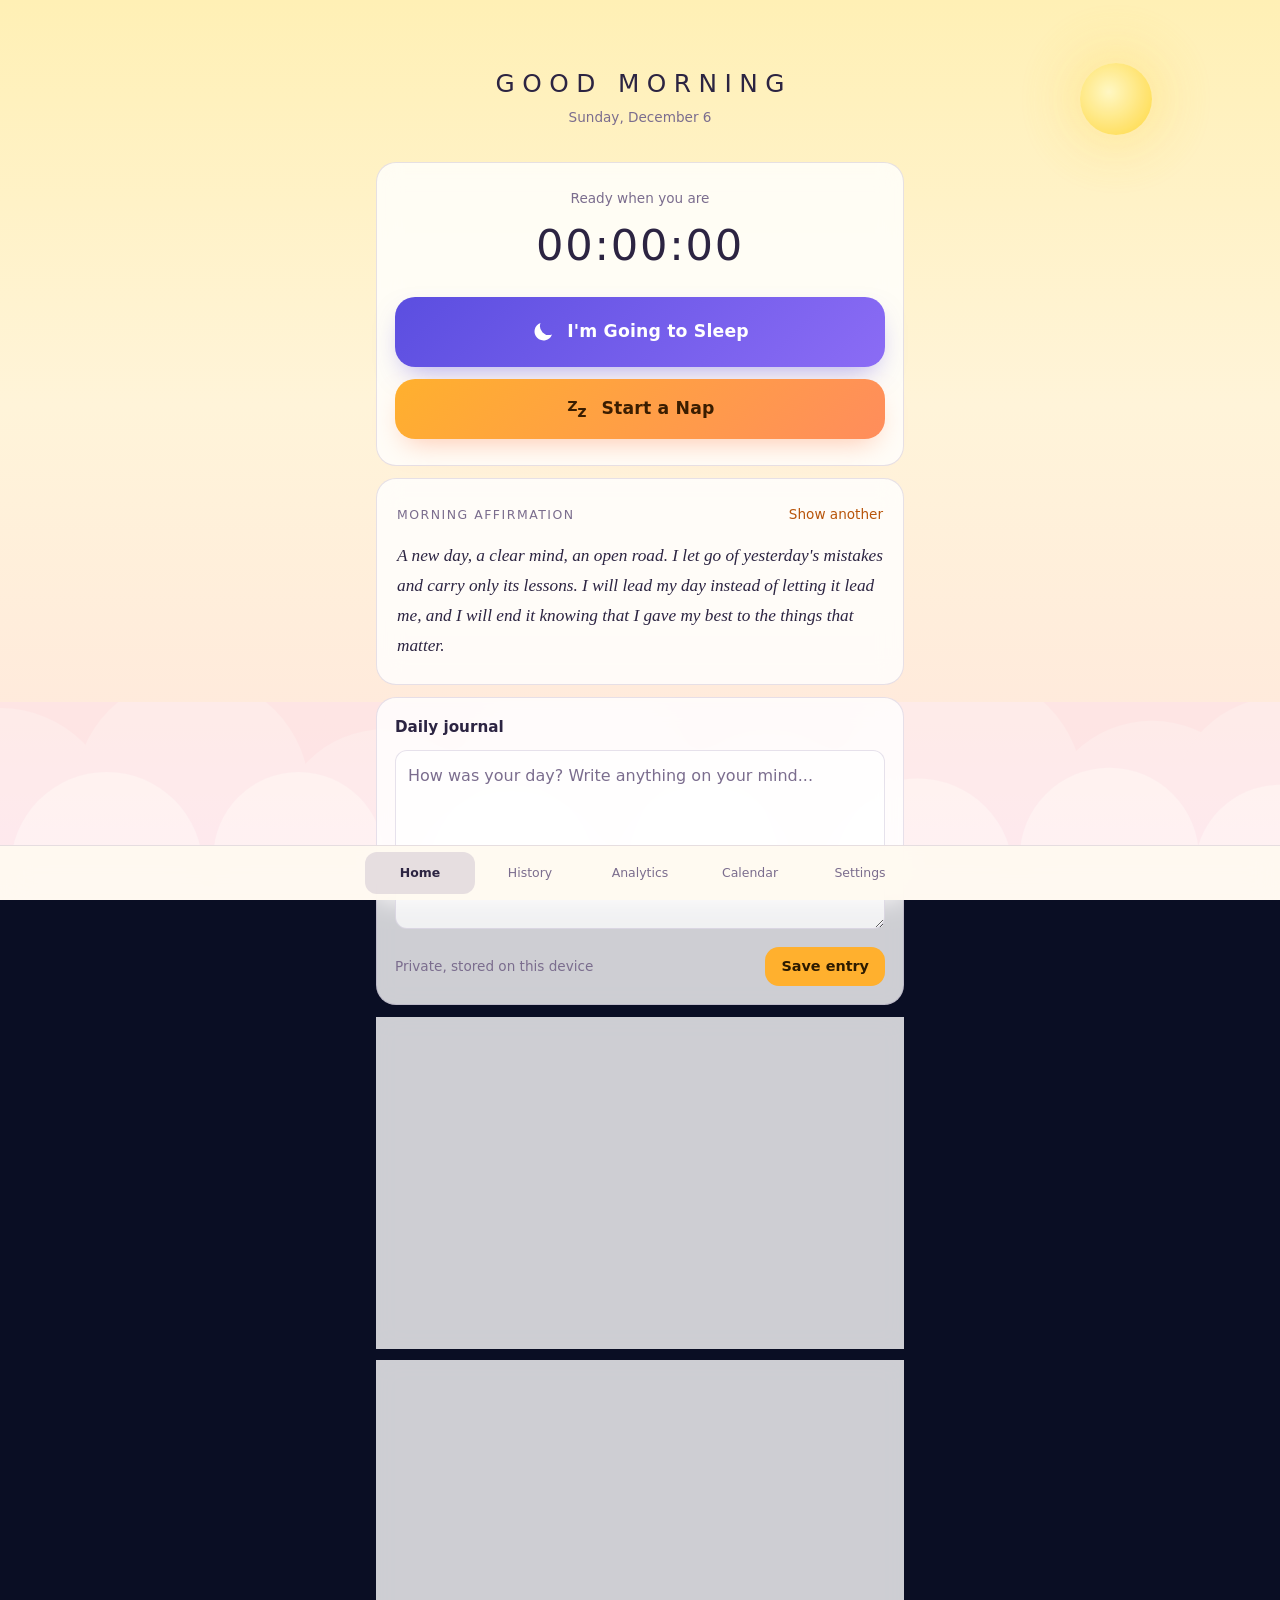
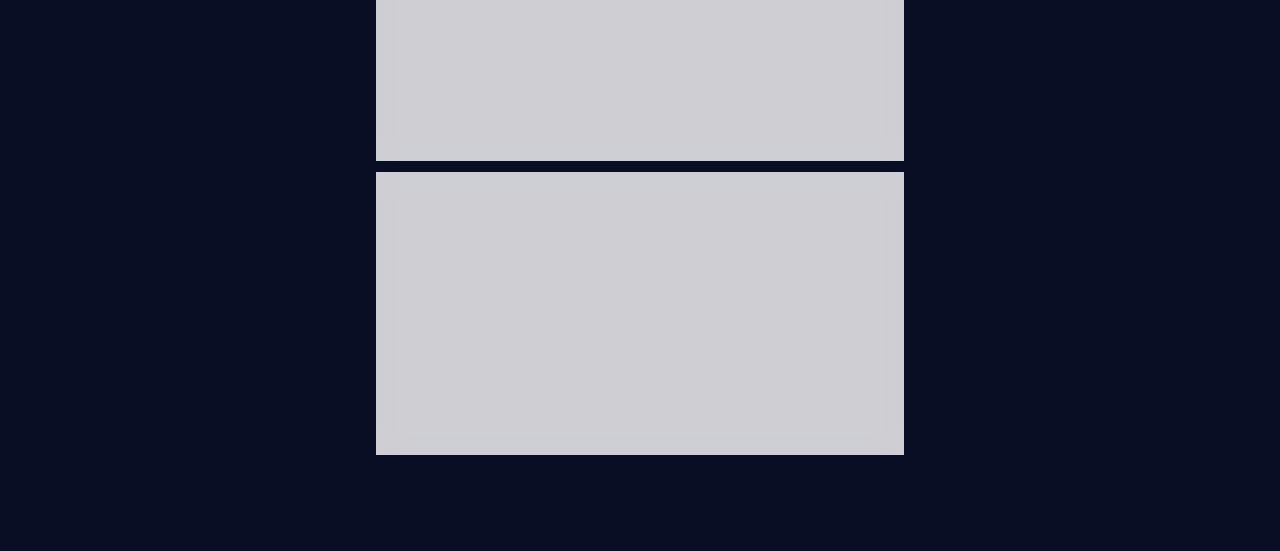
==== commit 9caae68b: "Add files via upload" ====
--- a/index.html
+++ b/index.html
@@ -8,47 +8,43 @@
 <style>
 :root{--font:"Avenir Next","Segoe UI",system-ui,-apple-system,Roboto,sans-serif}
 /* ===== Themes (switched automatically by time of day) ===== */
-body[data-theme=morning]{--card:rgba(255,255,255,.74);--sheet:#fffaf3;--text:#2c2442;--muted:#7b6d8e;--line:rgba(90,60,130,.15);--accent:#ffb02e;--on-accent:#2d1b00;--link:#b8540a;--good:#17986a;--bad:#d03d57;--field:rgba(255,255,255,.7);--navbg:rgba(255,250,240,.9);--c1:#7c6cff;--c1fill:rgba(124,108,255,.18);--c2:#e8820c;--cl1:#ffcfe2;--cl2:#ffe3ee;--cl3:#fff7fb}
-body[data-theme=evening]{--card:rgba(45,14,78,.58);--sheet:#3a1a5f;--text:#fff4ff;--muted:#e6cdf1;--line:rgba(255,255,255,.2);--accent:#ffb98a;--on-accent:#3a1240;--link:#ffd3b0;--good:#8ff0c4;--bad:#ffa0b0;--field:rgba(255,255,255,.13);--navbg:rgba(52,16,88,.86);--c1:#dcbfff;--c1fill:rgba(220,191,255,.2);--c2:#ffc78f;--cl1:#a566cc;--cl2:#e68cb4;--cl3:#ffb98c}
-body[data-theme=night]{--card:rgba(16,22,62,.78);--sheet:#10163a;--text:#eceeff;--muted:#8f98c8;--line:rgba(160,150,255,.15);--accent:#8b7cf6;--on-accent:#120d33;--link:#b4a8ff;--good:#6fe0b0;--bad:#ff8a9a;--field:rgba(255,255,255,.07);--navbg:rgba(8,11,36,.93);--c1:#8b7cf6;--c1fill:rgba(139,124,246,.2);--c2:#ffc478;--cl1:#2b3080;--cl2:#20266c;--cl3:#171b55}
+body[data-theme=morning]{--card:rgba(255,255,255,.8);--sheet:#fffaf3;--text:#2c2442;--muted:#7b6d8e;--line:rgba(90,60,130,.15);--accent:#ffb02e;--on-accent:#2d1b00;--link:#b8540a;--good:#17986a;--bad:#d03d57;--field:rgba(255,255,255,.7);--navbg:rgba(255,250,240,.92);--c1:#7c6cff;--c1fill:rgba(124,108,255,.18);--c2:#e8820c;--cl1:#fde1ea;--cl2:#fdecf2;--cl3:#fff8fb;--sleep-bg:linear-gradient(135deg,#5b4ee0,#8b6cf5);--sleep-glow:rgba(91,78,224,.5);--nap-bg:linear-gradient(135deg,#ffb02e,#ff8d5c);--nap-ink:#3a1d00;--nap-glow:rgba(255,141,92,.5)}
+body[data-theme=evening]{--card:rgba(45,14,78,.66);--sheet:#3a1a5f;--text:#fff4ff;--muted:#e6cdf1;--line:rgba(255,255,255,.2);--accent:#ffb98a;--on-accent:#3a1240;--link:#ffd3b0;--good:#8ff0c4;--bad:#ffa0b0;--field:rgba(255,255,255,.13);--navbg:rgba(52,16,88,.88);--c1:#dcbfff;--c1fill:rgba(220,191,255,.2);--c2:#ffc78f;--cl1:#8d5fb0;--cl2:#b97aa8;--cl3:#d9958f;--sleep-bg:linear-gradient(135deg,#6a4be8,#b05bf0);--sleep-glow:rgba(176,91,240,.5);--nap-bg:linear-gradient(135deg,#ffc08f,#ff8fa8);--nap-ink:#3a1240;--nap-glow:rgba(255,143,168,.45)}
+body[data-theme=night]{--card:rgba(16,22,62,.82);--sheet:#10163a;--text:#eceeff;--muted:#8f98c8;--line:rgba(160,150,255,.15);--accent:#8b7cf6;--on-accent:#120d33;--link:#b4a8ff;--good:#6fe0b0;--bad:#ff8a9a;--field:rgba(255,255,255,.07);--navbg:rgba(8,11,36,.93);--c1:#8b7cf6;--c1fill:rgba(139,124,246,.2);--c2:#ffc478;--cl1:#232a70;--cl2:#1b2060;--cl3:#141848;--sleep-bg:linear-gradient(135deg,#4f61f5,#8e7bff);--sleep-glow:rgba(110,100,250,.5);--nap-bg:linear-gradient(135deg,#ffd08a,#ff9d84);--nap-ink:#3a1d00;--nap-glow:rgba(255,157,132,.4)}
 
 *{box-sizing:border-box;margin:0;-webkit-tap-highlight-color:transparent}
+button,input,textarea,select{font-family:inherit}
 [hidden]{display:none!important}
 html{background:#0a0e24}
 body{font-family:var(--font);color:var(--text);min-height:100vh;line-height:1.45;transition:color .8s}
 
-/* ===== Sky scene ===== */
-.bg{position:fixed;inset:0;opacity:0;transition:opacity 1.6s ease;z-index:-2}
-.bg.m{background:linear-gradient(180deg,#ffe45c 0%,#ffeea0 38%,#ffe0c6 72%,#ffcfe0 100%)}
-.bg.e{background:linear-gradient(180deg,#4c2390 0%,#8e3aa8 45%,#e45f9a 78%,#ffa56e 100%)}
-.bg.n{background:linear-gradient(180deg,#04051a 0%,#0b0f36 50%,#1b1f5c 100%)}
+/* ===== Sky scene (kept subtle) ===== */
+.bg{position:fixed;inset:0;opacity:0;transition:opacity 2s ease;z-index:-2}
+.bg.m{background:linear-gradient(180deg,#fff0b5 0%,#fff4d9 45%,#ffeadc 80%,#fde5eb 100%)}
+.bg.e{background:linear-gradient(180deg,#3a2b6e 0%,#6a4088 50%,#a95a85 85%,#d08a82 100%)}
+.bg.n{background:linear-gradient(180deg,#060920 0%,#0b1034 60%,#131948 100%)}
 body[data-theme=morning] .bg.m,body[data-theme=evening] .bg.e,body[data-theme=night] .bg.n{opacity:1}
 #sky{position:fixed;inset:0;z-index:-1;overflow:hidden;pointer-events:none}
-.stars,.shoots{position:absolute;inset:0;opacity:0;transition:opacity 1.6s}
-body[data-theme=night] .stars,body[data-theme=night] .shoots{opacity:1}
-body[data-theme=evening] .stars{opacity:.35}
-.star{position:absolute;width:2px;height:2px;border-radius:50%;background:#fff;animation:twinkle 3.5s ease-in-out infinite}
-@keyframes twinkle{50%{opacity:.2}}
-.shoot{position:absolute;width:90px;height:2px;background:linear-gradient(90deg,#fff,transparent);opacity:0;animation:shoot 9s linear infinite}
-@keyframes shoot{0%{opacity:0;transform:translate(0,0) rotate(-35deg)}2%{opacity:1}9%{opacity:0;transform:translate(-240px,160px) rotate(-35deg)}100%{opacity:0}}
-
-.orb{position:absolute;border-radius:50%}
-.orb::before{content:"";position:absolute;inset:-70%;border-radius:50%;background:repeating-conic-gradient(rgba(255,255,255,.4) 0 3deg,transparent 3deg 18deg);-webkit-mask:radial-gradient(circle,#000 25%,transparent 68%);mask:radial-gradient(circle,#000 25%,transparent 68%);animation:spin 90s linear infinite}
-@keyframes spin{to{transform:rotate(360deg)}}
-.orb::after{content:"";position:absolute;inset:0;border-radius:50%;opacity:0;background:radial-gradient(circle at 62% 38%,rgba(150,160,200,.5) 0 9%,transparent 10%),radial-gradient(circle at 35% 62%,rgba(150,160,200,.45) 0 12%,transparent 13%),radial-gradient(circle at 70% 70%,rgba(150,160,200,.4) 0 6%,transparent 7%)}
-body[data-theme=morning] .orb{width:110px;height:110px;top:8vh;right:12%;background:radial-gradient(circle at 40% 40%,#fff6b0,#ffd93d 70%);box-shadow:0 0 0 14px rgba(255,255,255,.25),0 0 80px 30px rgba(255,220,80,.6)}
-body[data-theme=evening] .orb{width:130px;height:130px;bottom:22vh;left:50%;margin-left:-65px;background:radial-gradient(circle at 50% 40%,#ffe6a8,#ff9f6e 75%);box-shadow:0 0 0 16px rgba(255,200,160,.25),0 0 100px 40px rgba(255,150,120,.5)}
-body[data-theme=night] .orb{width:92px;height:92px;top:7vh;right:12%;background:radial-gradient(circle at 35% 30%,#fff,#dde1f3 60%,#b9c0de);box-shadow:0 0 0 12px rgba(255,255,255,.12),0 0 70px 18px rgba(200,210,255,.35)}
-body[data-theme=night] .orb::before{display:none}
-body[data-theme=night] .orb::after{opacity:1}
-
-#clouds{position:absolute;left:0;right:0;bottom:0;width:100%;height:36vh;max-height:320px}
-#clouds .cl{animation:drift 38s ease-in-out infinite alternate}
-#clouds .c2{animation-duration:30s;animation-direction:alternate-reverse}
-#clouds .c3{animation-duration:46s}
-@keyframes drift{from{transform:translateX(-16px)}to{transform:translateX(16px)}}
+.stars{position:absolute;inset:0;opacity:0;transition:opacity 2s}
+body[data-theme=night] .stars{opacity:.7}
+body[data-theme=evening] .stars{opacity:.2}
+.star{position:absolute;width:2px;height:2px;border-radius:50%;background:#fff;animation:twinkle 5s ease-in-out infinite}
+@keyframes twinkle{50%{opacity:.25}}
+
+.orb{position:absolute;border-radius:50%;opacity:.9}
+.orb::after{content:"";position:absolute;inset:0;border-radius:50%;opacity:0;background:radial-gradient(circle at 62% 38%,rgba(150,160,200,.45) 0 9%,transparent 10%),radial-gradient(circle at 35% 62%,rgba(150,160,200,.4) 0 12%,transparent 13%)}
+body[data-theme=morning] .orb{width:72px;height:72px;top:7vh;right:10%;background:radial-gradient(circle at 40% 40%,#fff8c4,#ffdd55 75%);box-shadow:0 0 50px 14px rgba(255,218,90,.35)}
+body[data-theme=evening] .orb{width:84px;height:84px;bottom:14vh;left:50%;margin-left:-42px;background:radial-gradient(circle at 50% 40%,#ffe9b8,#ffa878 80%);box-shadow:0 0 60px 20px rgba(255,160,120,.3)}
+body[data-theme=night] .orb{width:58px;height:58px;top:7vh;right:10%;background:radial-gradient(circle at 35% 30%,#fff,#dde1f3 60%,#b9c0de);box-shadow:0 0 36px 8px rgba(200,210,255,.22)}
+body[data-theme=night] .orb::after{opacity:.7}
+
+#clouds{position:absolute;left:0;right:0;bottom:0;width:100%;height:22vh;max-height:200px;opacity:.6}
+#clouds .cl{animation:drift 70s ease-in-out infinite alternate}
+#clouds .c2{animation-duration:55s;animation-direction:alternate-reverse}
+#clouds .c3{animation-duration:80s}
+@keyframes drift{from{transform:translateX(-8px)}to{transform:translateX(8px)}}
 .c1 circle,.c1 rect{fill:var(--cl1)}.c2 circle,.c2 rect{fill:var(--cl2)}.c3 circle,.c3 rect{fill:var(--cl3)}
-#clouds circle,#clouds rect{transition:fill 1.6s}
+#clouds circle,#clouds rect{transition:fill 2s}
 
 /* ===== Layout ===== */
 #app{position:relative;max-width:560px;margin:0 auto;padding:calc(env(safe-area-inset-top,0px) + 20px) 16px calc(84px + env(safe-area-inset-bottom,0px))}
@@ -79,18 +75,25 @@
 .btn.ghost{background:var(--field);border:1px solid var(--line)}
 .btn.danger{background:transparent;border:1px solid var(--bad);color:var(--bad)}
 .btn.small{flex:0 0 auto;padding:9px 16px;font-size:.9rem}
+.track .btn-row{flex-direction:column;gap:12px}
+.btn.sleep,.btn.nap,.btn.wake{flex:none;width:100%;display:flex;align-items:center;justify-content:center;gap:12px;border-radius:20px;font-size:1.08rem;letter-spacing:.01em}
+.btn.sleep{min-height:70px;background:var(--sleep-bg);color:#fff;box-shadow:0 12px 28px -10px var(--sleep-glow)}
+.btn.nap,.btn.wake{min-height:60px;background:var(--nap-bg);color:var(--nap-ink);box-shadow:0 12px 28px -10px var(--nap-glow)}
+.btn.wake{min-height:76px;font-size:1.15rem}
+.btn svg{width:24px;height:24px;flex:0 0 auto}
+.btn.sleep:hover,.btn.nap:hover,.btn.wake:hover{filter:brightness(1.06)}
 .link{background:none;border:0;color:var(--link);font:inherit;font-size:.85rem;cursor:pointer;padding:4px 0}
 
 /* affirmation */
 .affirm{padding:22px 20px}
 .tag{font-size:.78rem;color:var(--muted);letter-spacing:.12em;text-transform:uppercase}
-.affirm-text{font-family:Georgia,"Times New Roman",serif;font-size:1.06rem;line-height:1.75;margin-top:12px}
+.affirm-text{font-family:"Iowan Old Style","Palatino Linotype",Palatino,Georgia,serif;font-style:italic;font-size:1.08rem;line-height:1.75;margin-top:12px}
 
 /* journal */
 textarea,input,select{width:100%;background:var(--field);border:1px solid var(--line);border-radius:12px;padding:12px;color:var(--text);font:inherit}
 body[data-theme=night] :is(textarea,input,select),body[data-theme=evening] :is(textarea,input,select){color-scheme:dark}
 textarea{resize:vertical;line-height:1.6}
-.journal textarea{margin-bottom:12px;min-height:150px;font-family:Georgia,"Times New Roman",serif;font-size:1.02rem}
+.journal textarea{margin-bottom:12px;min-height:150px;font-size:1rem}
 textarea::placeholder{color:var(--muted)}
 textarea:focus,input:focus,select:focus{outline:1px solid var(--link);border-color:var(--link)}
 
@@ -117,7 +120,7 @@
 .item{display:flex;align-items:center;gap:10px;background:var(--card);border:1px solid var(--line);border-radius:16px;padding:12px 14px;margin-bottom:8px;backdrop-filter:blur(12px);-webkit-backdrop-filter:blur(12px)}
 .item .info{flex:1;min-width:0}
 .item .range{color:var(--muted);font-size:.85rem}
-.item .text{white-space:pre-wrap;word-wrap:break-word;font-family:Georgia,serif;margin-top:4px}
+.item .text{white-space:pre-wrap;word-wrap:break-word;margin-top:4px}
 .item .acts{display:flex;flex-direction:column;gap:4px}
 .small-btn{background:none;border:0;color:var(--link);font:inherit;font-size:.82rem;cursor:pointer;padding:4px 6px}
 .small-btn.del{color:var(--bad)}
@@ -164,7 +167,6 @@
 <div class="bg m"></div><div class="bg e"></div><div class="bg n"></div>
 <div id="sky" aria-hidden="true">
   <div class="stars" id="stars"></div>
-  <div class="shoots"><i class="shoot" style="top:6%;left:85%"></i><i class="shoot" style="top:18%;left:60%;animation-delay:4.5s"></i></div>
   <div class="orb"></div>
   <svg id="clouds" viewBox="0 0 600 220" preserveAspectRatio="xMidYMax slice">
     <g class="cl c1"><circle cx="40" cy="150" r="60"/><circle cx="120" cy="130" r="70"/><circle cx="210" cy="150" r="60"/><circle cx="300" cy="125" r="75"/><circle cx="400" cy="150" r="65"/><circle cx="490" cy="130" r="70"/><circle cx="580" cy="150" r="60"/><circle cx="-20" cy="140" r="50"/><circle cx="640" cy="140" r="50"/><rect x="-60" y="150" width="720" height="80"/></g>
@@ -183,9 +185,9 @@
       <p class="muted" id="trackStatus">Ready when you are</p>
       <div class="timer" id="timer">00:00:00</div>
       <div class="btn-row">
-        <button class="btn primary" id="btnSleep">I'm Going to Sleep</button>
-        <button class="btn ghost" id="btnNap">Start a Nap</button>
-        <button class="btn primary" id="btnWake" hidden>I'm Awake</button>
+        <button class="btn sleep" id="btnSleep"><svg viewBox="0 0 24 24" fill="currentColor" aria-hidden="true"><path d="M21 14.5A9 9 0 0 1 9.5 3a9 9 0 1 0 11.5 11.5z"/></svg><span>I'm Going to Sleep</span></button>
+        <button class="btn nap" id="btnNap"><svg viewBox="0 0 24 24" fill="none" stroke="currentColor" stroke-width="2.2" stroke-linecap="round" stroke-linejoin="round" aria-hidden="true"><path d="M4 5h7l-7 8h7M14 12h6l-6 7h6"/></svg><span>Start a Nap</span></button>
+        <button class="btn wake" id="btnWake" hidden><svg viewBox="0 0 24 24" fill="none" stroke="currentColor" stroke-width="2.2" stroke-linecap="round" aria-hidden="true"><circle cx="12" cy="12" r="4"/><path d="M12 2v2M12 20v2M4.9 4.9l1.4 1.4M17.7 17.7l1.4 1.4M2 12h2M20 12h2M4.9 19.1l1.4-1.4M17.7 6.3l1.4-1.4"/></svg><span>I'm Awake</span></button>
       </div>
     </div>
 
@@ -268,13 +270,13 @@
     </div>
     <div class="card">
       <h2>Your data</h2>
-      <p class="muted" style="margin-bottom:12px">Everything stays on this device.</p>
+      <p class="muted" style="margin-bottom:12px">Everything stays on this device. Export creates an Excel file (.xlsx), and import reads the same file back.</p>
       <div class="btn-row">
-        <button class="btn ghost" id="btnExport">Export backup</button>
-        <button class="btn ghost" id="btnImport">Import backup</button>
+        <button class="btn ghost" id="btnExport">Export to Excel</button>
+        <button class="btn ghost" id="btnImport">Import from Excel</button>
         <button class="btn danger" id="btnReset">Delete all data</button>
       </div>
-      <input type="file" id="importFile" accept="application/json" hidden>
+      <input type="file" id="importFile" accept=".xlsx,.xls,.json,application/vnd.openxmlformats-officedocument.spreadsheetml.sheet" hidden>
     </div>
   </section>
 </main>
@@ -324,6 +326,19 @@
  * Released under the MIT License
  */function _t(t){return t+.5|0}const yt=(t,e,i)=>Math.max(Math.min(t,i),e);function vt(t){return yt(_t(2.55*t),0,255)}function Mt(t){return yt(_t(255*t),0,255)}function wt(t){return yt(_t(t/2.55)/100,0,1)}function kt(t){return yt(_t(100*t),0,100)}const St={0:0,1:1,2:2,3:3,4:4,5:5,6:6,7:7,8:8,9:9,A:10,B:11,C:12,D:13,E:14,F:15,a:10,b:11,c:12,d:13,e:14,f:15},Pt=[..."0123456789ABCDEF"],Dt=t=>Pt[15&t],Ct=t=>Pt[(240&t)>>4]+Pt[15&t],Ot=t=>(240&t)>>4==(15&t);function At(t){var e=(t=>Ot(t.r)&&Ot(t.g)&&Ot(t.b)&&Ot(t.a))(t)?Dt:Ct;return t?"#"+e(t.r)+e(t.g)+e(t.b)+((t,e)=>t<255?e(t):"")(t.a,e):void 0}const Tt=/^(hsla?|hwb|hsv)\(\s*([-+.e\d]+)(?:deg)?[\s,]+([-+.e\d]+)%[\s,]+([-+.e\d]+)%(?:[\s,]+([-+.e\d]+)(%)?)?\s*\)$/;function Lt(t,e,i){const s=e*Math.min(i,1-i),n=(e,n=(e+t/30)%12)=>i-s*Math.max(Math.min(n-3,9-n,1),-1);return[n(0),n(8),n(4)]}function Et(t,e,i){const s=(s,n=(s+t/60)%6)=>i-i*e*Math.max(Math.min(n,4-n,1),0);return[s(5),s(3),s(1)]}function Rt(t,e,i){const s=Lt(t,1,.5);let n;for(e+i>1&&(n=1/(e+i),e*=n,i*=n),n=0;n<3;n++)s[n]*=1-e-i,s[n]+=e;return s}function It(t){const e=t.r/255,i=t.g/255,s=t.b/255,n=Math.max(e,i,s),o=Math.min(e,i,s),a=(n+o)/2;let r,l,h;return n!==o&&(h=n-o,l=a>.5?h/(2-n-o):h/(n+o),r=function(t,e,i,s,n){return t===n?(e-i)/s+(e<i?6:0):e===n?(i-t)/s+2:(t-e)/s+4}(e,i,s,h,n),r=60*r+.5),[0|r,l||0,a]}function zt(t,e,i,s){return(Array.isArray(e)?t(e[0],e[1],e[2]):t(e,i,s)).map(Mt)}function Ft(t,e,i){return zt(Lt,t,e,i)}function Vt(t){return(t%360+360)%360}function Bt(t){const e=Tt.exec(t);let i,s=255;if(!e)return;e[5]!==i&&(s=e[6]?vt(+e[5]):Mt(+e[5]));const n=Vt(+e[2]),o=+e[3]/100,a=+e[4]/100;return i="hwb"===e[1]?function(t,e,i){return zt(Rt,t,e,i)}(n,o,a):"hsv"===e[1]?function(t,e,i){return zt(Et,t,e,i)}(n,o,a):Ft(n,o,a),{r:i[0],g:i[1],b:i[2],a:s}}const Wt={x:"dark",Z:"light",Y:"re",X:"blu",W:"gr",V:"medium",U:"slate",A:"ee",T:"ol",S:"or",B:"ra",C:"lateg",D:"ights",R:"in",Q:"turquois",E:"hi",P:"ro",O:"al",N:"le",M:"de",L:"yello",F:"en",K:"ch",G:"arks",H:"ea",I:"ightg",J:"wh"},Nt={OiceXe:"f0f8ff",antiquewEte:"faebd7",aqua:"ffff",aquamarRe:"7fffd4",azuY:"f0ffff",beige:"f5f5dc",bisque:"ffe4c4",black:"0",blanKedOmond:"ffebcd",Xe:"ff",XeviTet:"8a2be2",bPwn:"a52a2a",burlywood:"deb887",caMtXe:"5f9ea0",KartYuse:"7fff00",KocTate:"d2691e",cSO:"ff7f50",cSnflowerXe:"6495ed",cSnsilk:"fff8dc",crimson:"dc143c",cyan:"ffff",xXe:"8b",xcyan:"8b8b",xgTMnPd:"b8860b",xWay:"a9a9a9",xgYF:"6400",xgYy:"a9a9a9",xkhaki:"bdb76b",xmagFta:"8b008b",xTivegYF:"556b2f",xSange:"ff8c00",xScEd:"9932cc",xYd:"8b0000",xsOmon:"e9967a",xsHgYF:"8fbc8f",xUXe:"483d8b",xUWay:"2f4f4f",xUgYy:"2f4f4f",xQe:"ced1",xviTet:"9400d3",dAppRk:"ff1493",dApskyXe:"bfff",dimWay:"696969",dimgYy:"696969",dodgerXe:"1e90ff",fiYbrick:"b22222",flSOwEte:"fffaf0",foYstWAn:"228b22",fuKsia:"ff00ff",gaRsbSo:"dcdcdc",ghostwEte:"f8f8ff",gTd:"ffd700",gTMnPd:"daa520",Way:"808080",gYF:"8000",gYFLw:"adff2f",gYy:"808080",honeyMw:"f0fff0",hotpRk:"ff69b4",RdianYd:"cd5c5c",Rdigo:"4b0082",ivSy:"fffff0",khaki:"f0e68c",lavFMr:"e6e6fa",lavFMrXsh:"fff0f5",lawngYF:"7cfc00",NmoncEffon:"fffacd",ZXe:"add8e6",ZcSO:"f08080",Zcyan:"e0ffff",ZgTMnPdLw:"fafad2",ZWay:"d3d3d3",ZgYF:"90ee90",ZgYy:"d3d3d3",ZpRk:"ffb6c1",ZsOmon:"ffa07a",ZsHgYF:"20b2aa",ZskyXe:"87cefa",ZUWay:"778899",ZUgYy:"778899",ZstAlXe:"b0c4de",ZLw:"ffffe0",lime:"ff00",limegYF:"32cd32",lRF:"faf0e6",magFta:"ff00ff",maPon:"800000",VaquamarRe:"66cdaa",VXe:"cd",VScEd:"ba55d3",VpurpN:"9370db",VsHgYF:"3cb371",VUXe:"7b68ee",VsprRggYF:"fa9a",VQe:"48d1cc",VviTetYd:"c71585",midnightXe:"191970",mRtcYam:"f5fffa",mistyPse:"ffe4e1",moccasR:"ffe4b5",navajowEte:"ffdead",navy:"80",Tdlace:"fdf5e6",Tive:"808000",TivedBb:"6b8e23",Sange:"ffa500",SangeYd:"ff4500",ScEd:"da70d6",pOegTMnPd:"eee8aa",pOegYF:"98fb98",pOeQe:"afeeee",pOeviTetYd:"db7093",papayawEp:"ffefd5",pHKpuff:"ffdab9",peru:"cd853f",pRk:"ffc0cb",plum:"dda0dd",powMrXe:"b0e0e6",purpN:"800080",YbeccapurpN:"663399",Yd:"ff0000",Psybrown:"bc8f8f",PyOXe:"4169e1",saddNbPwn:"8b4513",sOmon:"fa8072",sandybPwn:"f4a460",sHgYF:"2e8b57",sHshell:"fff5ee",siFna:"a0522d",silver:"c0c0c0",skyXe:"87ceeb",UXe:"6a5acd",UWay:"708090",UgYy:"708090",snow:"fffafa",sprRggYF:"ff7f",stAlXe:"4682b4",tan:"d2b48c",teO:"8080",tEstN:"d8bfd8",tomato:"ff6347",Qe:"40e0d0",viTet:"ee82ee",JHt:"f5deb3",wEte:"ffffff",wEtesmoke:"f5f5f5",Lw:"ffff00",LwgYF:"9acd32"};let Ht;function jt(t){Ht||(Ht=function(){const t={},e=Object.keys(Nt),i=Object.keys(Wt);let s,n,o,a,r;for(s=0;s<e.length;s++){for(a=r=e[s],n=0;n<i.length;n++)o=i[n],r=r.replace(o,Wt[o]);o=parseInt(Nt[a],16),t[r]=[o>>16&255,o>>8&255,255&o]}return t}(),Ht.transparent=[0,0,0,0]);const e=Ht[t.toLowerCase()];return e&&{r:e[0],g:e[1],b:e[2],a:4===e.length?e[3]:255}}const $t=/^rgba?\(\s*([-+.\d]+)(%)?[\s,]+([-+.e\d]+)(%)?[\s,]+([-+.e\d]+)(%)?(?:[\s,/]+([-+.e\d]+)(%)?)?\s*\)$/;const Yt=t=>t<=.0031308?12.92*t:1.055*Math.pow(t,1/2.4)-.055,Ut=t=>t<=.04045?t/12.92:Math.pow((t+.055)/1.055,2.4);function Xt(t,e,i){if(t){let s=It(t);s[e]=Math.max(0,Math.min(s[e]+s[e]*i,0===e?360:1)),s=Ft(s),t.r=s[0],t.g=s[1],t.b=s[2]}}function qt(t,e){return t?Object.assign(e||{},t):t}function Kt(t){var e={r:0,g:0,b:0,a:255};return Array.isArray(t)?t.length>=3&&(e={r:t[0],g:t[1],b:t[2],a:255},t.length>3&&(e.a=Mt(t[3]))):(e=qt(t,{r:0,g:0,b:0,a:1})).a=Mt(e.a),e}function Gt(t){return"r"===t.charAt(0)?function(t){const e=$t.exec(t);let i,s,n,o=255;if(e){if(e[7]!==i){const t=+e[7];o=e[8]?vt(t):yt(255*t,0,255)}return i=+e[1],s=+e[3],n=+e[5],i=255&(e[2]?vt(i):yt(i,0,255)),s=255&(e[4]?vt(s):yt(s,0,255)),n=255&(e[6]?vt(n):yt(n,0,255)),{r:i,g:s,b:n,a:o}}}(t):Bt(t)}class Zt{constructor(t){if(t instanceof Zt)return t;const e=typeof t;let i;var s,n,o;"object"===e?i=Kt(t):"string"===e&&(o=(s=t).length,"#"===s[0]&&(4===o||5===o?n={r:255&17*St[s[1]],g:255&17*St[s[2]],b:255&17*St[s[3]],a:5===o?17*St[s[4]]:255}:7!==o&&9!==o||(n={r:St[s[1]]<<4|St[s[2]],g:St[s[3]]<<4|St[s[4]],b:St[s[5]]<<4|St[s[6]],a:9===o?St[s[7]]<<4|St[s[8]]:255})),i=n||jt(t)||Gt(t)),this._rgb=i,this._valid=!!i}get valid(){return this._valid}get rgb(){var t=qt(this._rgb);return t&&(t.a=wt(t.a)),t}set rgb(t){this._rgb=Kt(t)}rgbString(){return this._valid?(t=this._rgb)&&(t.a<255?`rgba(${t.r}, ${t.g}, ${t.b}, ${wt(t.a)})`:`rgb(${t.r}, ${t.g}, ${t.b})`):void 0;var t}hexString(){return this._valid?At(this._rgb):void 0}hslString(){return this._valid?function(t){if(!t)return;const e=It(t),i=e[0],s=kt(e[1]),n=kt(e[2]);return t.a<255?`hsla(${i}, ${s}%, ${n}%, ${wt(t.a)})`:`hsl(${i}, ${s}%, ${n}%)`}(this._rgb):void 0}mix(t,e){if(t){const i=this.rgb,s=t.rgb;let n;const o=e===n?.5:e,a=2*o-1,r=i.a-s.a,l=((a*r==-1?a:(a+r)/(1+a*r))+1)/2;n=1-l,i.r=255&l*i.r+n*s.r+.5,i.g=255&l*i.g+n*s.g+.5,i.b=255&l*i.b+n*s.b+.5,i.a=o*i.a+(1-o)*s.a,this.rgb=i}return this}interpolate(t,e){return t&&(this._rgb=function(t,e,i){const s=Ut(wt(t.r)),n=Ut(wt(t.g)),o=Ut(wt(t.b));return{r:Mt(Yt(s+i*(Ut(wt(e.r))-s))),g:Mt(Yt(n+i*(Ut(wt(e.g))-n))),b:Mt(Yt(o+i*(Ut(wt(e.b))-o))),a:t.a+i*(e.a-t.a)}}(this._rgb,t._rgb,e)),this}clone(){return new Zt(this.rgb)}alpha(t){return this._rgb.a=Mt(t),this}clearer(t){return this._rgb.a*=1-t,this}greyscale(){const t=this._rgb,e=_t(.3*t.r+.59*t.g+.11*t.b);return t.r=t.g=t.b=e,this}opaquer(t){return this._rgb.a*=1+t,this}negate(){const t=this._rgb;return t.r=255-t.r,t.g=255-t.g,t.b=255-t.b,this}lighten(t){return Xt(this._rgb,2,t),this}darken(t){return Xt(this._rgb,2,-t),this}saturate(t){return Xt(this._rgb,1,t),this}desaturate(t){return Xt(this._rgb,1,-t),this}rotate(t){return function(t,e){var i=It(t);i[0]=Vt(i[0]+e),i=Ft(i),t.r=i[0],t.g=i[1],t.b=i[2]}(this._rgb,t),this}}function Jt(t){if(t&&"object"==typeof t){const e=t.toString();return"[object CanvasPattern]"===e||"[object CanvasGradient]"===e}return!1}function Qt(t){return Jt(t)?t:new Zt(t)}function te(t){return Jt(t)?t:new Zt(t).saturate(.5).darken(.1).hexString()}const ee=["x","y","borderWidth","radius","tension"],ie=["color","borderColor","backgroundColor"];const se=new Map;function ne(t,e,i){return function(t,e){e=e||{};const i=t+JSON.stringify(e);let s=se.get(i);return s||(s=new Intl.NumberFormat(t,e),se.set(i,s)),s}(e,i).format(t)}const oe={values:t=>n(t)?t:""+t,numeric(t,e,i){if(0===t)return"0";const s=this.chart.options.locale;let n,o=t;if(i.length>1){const e=Math.max(Math.abs(i[0].value),Math.abs(i[i.length-1].value));(e<1e-4||e>1e15)&&(n="scientific"),o=function(t,e){let i=e.length>3?e[2].value-e[1].value:e[1].value-e[0].value;Math.abs(i)>=1&&t!==Math.floor(t)&&(i=t-Math.floor(t));return i}(t,i)}const a=z(Math.abs(o)),r=isNaN(a)?1:Math.max(Math.min(-1*Math.floor(a),20),0),l={notation:n,minimumFractionDigits:r,maximumFractionDigits:r};return Object.assign(l,this.options.ticks.format),ne(t,s,l)},logarithmic(t,e,i){if(0===t)return"0";const s=i[e].significand||t/Math.pow(10,Math.floor(z(t)));return[1,2,3,5,10,15].includes(s)||e>.8*i.length?oe.numeric.call(this,t,e,i):""}};var ae={formatters:oe};const re=Object.create(null),le=Object.create(null);function he(t,e){if(!e)return t;const i=e.split(".");for(let e=0,s=i.length;e<s;++e){const s=i[e];t=t[s]||(t[s]=Object.create(null))}return t}function ce(t,e,i){return"string"==typeof e?b(he(t,e),i):b(he(t,""),e)}class de{constructor(t,e){this.animation=void 0,this.backgroundColor="rgba(0,0,0,0.1)",this.borderColor="rgba(0,0,0,0.1)",this.color="#666",this.datasets={},this.devicePixelRatio=t=>t.chart.platform.getDevicePixelRatio(),this.elements={},this.events=["mousemove","mouseout","click","touchstart","touchmove"],this.font={family:"'Helvetica Neue', 'Helvetica', 'Arial', sans-serif",size:12,style:"normal",lineHeight:1.2,weight:null},this.hover={},this.hoverBackgroundColor=(t,e)=>te(e.backgroundColor),this.hoverBorderColor=(t,e)=>te(e.borderColor),this.hoverColor=(t,e)=>te(e.color),this.indexAxis="x",this.interaction={mode:"nearest",intersect:!0,includeInvisible:!1},this.maintainAspectRatio=!0,this.onHover=null,this.onClick=null,this.parsing=!0,this.plugins={},this.responsive=!0,this.scale=void 0,this.scales={},this.showLine=!0,this.drawActiveElementsOnTop=!0,this.describe(t),this.apply(e)}set(t,e){return ce(this,t,e)}get(t){return he(this,t)}describe(t,e){return ce(le,t,e)}override(t,e){return ce(re,t,e)}route(t,e,i,s){const n=he(this,t),a=he(this,i),r="_"+e;Object.defineProperties(n,{[r]:{value:n[e],writable:!0},[e]:{enumerable:!0,get(){const t=this[r],e=a[s];return o(t)?Object.assign({},e,t):l(t,e)},set(t){this[r]=t}}})}apply(t){t.forEach((t=>t(this)))}}var ue=new de({_scriptable:t=>!t.startsWith("on"),_indexable:t=>"events"!==t,hover:{_fallback:"interaction"},interaction:{_scriptable:!1,_indexable:!1}},[function(t){t.set("animation",{delay:void 0,duration:1e3,easing:"easeOutQuart",fn:void 0,from:void 0,loop:void 0,to:void 0,type:void 0}),t.describe("animation",{_fallback:!1,_indexable:!1,_scriptable:t=>"onProgress"!==t&&"onComplete"!==t&&"fn"!==t}),t.set("animations",{colors:{type:"color",properties:ie},numbers:{type:"number",properties:ee}}),t.describe("animations",{_fallback:"animation"}),t.set("transitions",{active:{animation:{duration:400}},resize:{animation:{duration:0}},show:{animations:{colors:{from:"transparent"},visible:{type:"boolean",duration:0}}},hide:{animations:{colors:{to:"transparent"},visible:{type:"boolean",easing:"linear",fn:t=>0|t}}}})},function(t){t.set("layout",{autoPadding:!0,padding:{top:0,right:0,bottom:0,left:0}})},function(t){t.set("scale",{display:!0,offset:!1,reverse:!1,beginAtZero:!1,bounds:"ticks",clip:!0,grace:0,grid:{display:!0,lineWidth:1,drawOnChartArea:!0,drawTicks:!0,tickLength:8,tickWidth:(t,e)=>e.lineWidth,tickColor:(t,e)=>e.color,offset:!1},border:{display:!0,dash:[],dashOffset:0,width:1},title:{display:!1,text:"",padding:{top:4,bottom:4}},ticks:{minRotation:0,maxRotation:50,mirror:!1,textStrokeWidth:0,textStrokeColor:"",padding:3,display:!0,autoSkip:!0,autoSkipPadding:3,labelOffset:0,callback:ae.formatters.values,minor:{},major:{},align:"center",crossAlign:"near",showLabelBackdrop:!1,backdropColor:"rgba(255, 255, 255, 0.75)",backdropPadding:2}}),t.route("scale.ticks","color","","color"),t.route("scale.grid","color","","borderColor"),t.route("scale.border","color","","borderColor"),t.route("scale.title","color","","color"),t.describe("scale",{_fallback:!1,_scriptable:t=>!t.startsWith("before")&&!t.startsWith("after")&&"callback"!==t&&"parser"!==t,_indexable:t=>"borderDash"!==t&&"tickBorderDash"!==t&&"dash"!==t}),t.describe("scales",{_fallback:"scale"}),t.describe("scale.ticks",{_scriptable:t=>"backdropPadding"!==t&&"callback"!==t,_indexable:t=>"backdropPadding"!==t})}]);function fe(){return"undefined"!=typeof window&&"undefined"!=typeof document}function ge(t){let e=t.parentNode;return e&&"[object ShadowRoot]"===e.toString()&&(e=e.host),e}function pe(t,e,i){let s;return"string"==typeof t?(s=parseInt(t,10),-1!==t.indexOf("%")&&(s=s/100*e.parentNode[i])):s=t,s}const me=t=>t.ownerDocument.defaultView.getComputedStyle(t,null);function be(t,e){return me(t).getPropertyValue(e)}const xe=["top","right","bottom","left"];function _e(t,e,i){const s={};i=i?"-"+i:"";for(let n=0;n<4;n++){const o=xe[n];s[o]=parseFloat(t[e+"-"+o+i])||0}return s.width=s.left+s.right,s.height=s.top+s.bottom,s}const ye=(t,e,i)=>(t>0||e>0)&&(!i||!i.shadowRoot);function ve(t,e){if("native"in t)return t;const{canvas:i,currentDevicePixelRatio:s}=e,n=me(i),o="border-box"===n.boxSizing,a=_e(n,"padding"),r=_e(n,"border","width"),{x:l,y:h,box:c}=function(t,e){const i=t.touches,s=i&&i.length?i[0]:t,{offsetX:n,offsetY:o}=s;let a,r,l=!1;if(ye(n,o,t.target))a=n,r=o;else{const t=e.getBoundingClientRect();a=s.clientX-t.left,r=s.clientY-t.top,l=!0}return{x:a,y:r,box:l}}(t,i),d=a.left+(c&&r.left),u=a.top+(c&&r.top);let{width:f,height:g}=e;return o&&(f-=a.width+r.width,g-=a.height+r.height),{x:Math.round((l-d)/f*i.width/s),y:Math.round((h-u)/g*i.height/s)}}const Me=t=>Math.round(10*t)/10;function we(t,e,i,s){const n=me(t),o=_e(n,"margin"),a=pe(n.maxWidth,t,"clientWidth")||T,r=pe(n.maxHeight,t,"clientHeight")||T,l=function(t,e,i){let s,n;if(void 0===e||void 0===i){const o=ge(t);if(o){const t=o.getBoundingClientRect(),a=me(o),r=_e(a,"border","width"),l=_e(a,"padding");e=t.width-l.width-r.width,i=t.height-l.height-r.height,s=pe(a.maxWidth,o,"clientWidth"),n=pe(a.maxHeight,o,"clientHeight")}else e=t.clientWidth,i=t.clientHeight}return{width:e,height:i,maxWidth:s||T,maxHeight:n||T}}(t,e,i);let{width:h,height:c}=l;if("content-box"===n.boxSizing){const t=_e(n,"border","width"),e=_e(n,"padding");h-=e.width+t.width,c-=e.height+t.height}h=Math.max(0,h-o.width),c=Math.max(0,s?h/s:c-o.height),h=Me(Math.min(h,a,l.maxWidth)),c=Me(Math.min(c,r,l.maxHeight)),h&&!c&&(c=Me(h/2));return(void 0!==e||void 0!==i)&&s&&l.height&&c>l.height&&(c=l.height,h=Me(Math.floor(c*s))),{width:h,height:c}}function ke(t,e,i){const s=e||1,n=Math.floor(t.height*s),o=Math.floor(t.width*s);t.height=Math.floor(t.height),t.width=Math.floor(t.width);const a=t.canvas;return a.style&&(i||!a.style.height&&!a.style.width)&&(a.style.height=`${t.height}px`,a.style.width=`${t.width}px`),(t.currentDevicePixelRatio!==s||a.height!==n||a.width!==o)&&(t.currentDevicePixelRatio=s,a.height=n,a.width=o,t.ctx.setTransform(s,0,0,s,0,0),!0)}const Se=function(){let t=!1;try{const e={get passive(){return t=!0,!1}};fe()&&(window.addEventListener("test",null,e),window.removeEventListener("test",null,e))}catch(t){}return t}();function Pe(t,e){const i=be(t,e),s=i&&i.match(/^(\d+)(\.\d+)?px$/);return s?+s[1]:void 0}function De(t){return!t||s(t.size)||s(t.family)?null:(t.style?t.style+" ":"")+(t.weight?t.weight+" ":"")+t.size+"px "+t.family}function Ce(t,e,i,s,n){let o=e[n];return o||(o=e[n]=t.measureText(n).width,i.push(n)),o>s&&(s=o),s}function Oe(t,e,i,s){let o=(s=s||{}).data=s.data||{},a=s.garbageCollect=s.garbageCollect||[];s.font!==e&&(o=s.data={},a=s.garbageCollect=[],s.font=e),t.save(),t.font=e;let r=0;const l=i.length;let h,c,d,u,f;for(h=0;h<l;h++)if(u=i[h],null==u||n(u)){if(n(u))for(c=0,d=u.length;c<d;c++)f=u[c],null==f||n(f)||(r=Ce(t,o,a,r,f))}else r=Ce(t,o,a,r,u);t.restore();const g=a.length/2;if(g>i.length){for(h=0;h<g;h++)delete o[a[h]];a.splice(0,g)}return r}function Ae(t,e,i){const s=t.currentDevicePixelRatio,n=0!==i?Math.max(i/2,.5):0;return Math.round((e-n)*s)/s+n}function Te(t,e){(e=e||t.getContext("2d")).save(),e.resetTransform(),e.clearRect(0,0,t.width,t.height),e.restore()}function Le(t,e,i,s){Ee(t,e,i,s,null)}function Ee(t,e,i,s,n){let o,a,r,l,h,c,d,u;const f=e.pointStyle,g=e.rotation,p=e.radius;let m=(g||0)*L;if(f&&"object"==typeof f&&(o=f.toString(),"[object HTMLImageElement]"===o||"[object HTMLCanvasElement]"===o))return t.save(),t.translate(i,s),t.rotate(m),t.drawImage(f,-f.width/2,-f.height/2,f.width,f.height),void t.restore();if(!(isNaN(p)||p<=0)){switch(t.beginPath(),f){default:n?t.ellipse(i,s,n/2,p,0,0,O):t.arc(i,s,p,0,O),t.closePath();break;case"triangle":c=n?n/2:p,t.moveTo(i+Math.sin(m)*c,s-Math.cos(m)*p),m+=I,t.lineTo(i+Math.sin(m)*c,s-Math.cos(m)*p),m+=I,t.lineTo(i+Math.sin(m)*c,s-Math.cos(m)*p),t.closePath();break;case"rectRounded":h=.516*p,l=p-h,a=Math.cos(m+R)*l,d=Math.cos(m+R)*(n?n/2-h:l),r=Math.sin(m+R)*l,u=Math.sin(m+R)*(n?n/2-h:l),t.arc(i-d,s-r,h,m-C,m-E),t.arc(i+u,s-a,h,m-E,m),t.arc(i+d,s+r,h,m,m+E),t.arc(i-u,s+a,h,m+E,m+C),t.closePath();break;case"rect":if(!g){l=Math.SQRT1_2*p,c=n?n/2:l,t.rect(i-c,s-l,2*c,2*l);break}m+=R;case"rectRot":d=Math.cos(m)*(n?n/2:p),a=Math.cos(m)*p,r=Math.sin(m)*p,u=Math.sin(m)*(n?n/2:p),t.moveTo(i-d,s-r),t.lineTo(i+u,s-a),t.lineTo(i+d,s+r),t.lineTo(i-u,s+a),t.closePath();break;case"crossRot":m+=R;case"cross":d=Math.cos(m)*(n?n/2:p),a=Math.cos(m)*p,r=Math.sin(m)*p,u=Math.sin(m)*(n?n/2:p),t.moveTo(i-d,s-r),t.lineTo(i+d,s+r),t.moveTo(i+u,s-a),t.lineTo(i-u,s+a);break;case"star":d=Math.cos(m)*(n?n/2:p),a=Math.cos(m)*p,r=Math.sin(m)*p,u=Math.sin(m)*(n?n/2:p),t.moveTo(i-d,s-r),t.lineTo(i+d,s+r),t.moveTo(i+u,s-a),t.lineTo(i-u,s+a),m+=R,d=Math.cos(m)*(n?n/2:p),a=Math.cos(m)*p,r=Math.sin(m)*p,u=Math.sin(m)*(n?n/2:p),t.moveTo(i-d,s-r),t.lineTo(i+d,s+r),t.moveTo(i+u,s-a),t.lineTo(i-u,s+a);break;case"line":a=n?n/2:Math.cos(m)*p,r=Math.sin(m)*p,t.moveTo(i-a,s-r),t.lineTo(i+a,s+r);break;case"dash":t.moveTo(i,s),t.lineTo(i+Math.cos(m)*(n?n/2:p),s+Math.sin(m)*p);break;case!1:t.closePath()}t.fill(),e.borderWidth>0&&t.stroke()}}function Re(t,e,i){return i=i||.5,!e||t&&t.x>e.left-i&&t.x<e.right+i&&t.y>e.top-i&&t.y<e.bottom+i}function Ie(t,e){t.save(),t.beginPath(),t.rect(e.left,e.top,e.right-e.left,e.bottom-e.top),t.clip()}function ze(t){t.restore()}function Fe(t,e,i,s,n){if(!e)return t.lineTo(i.x,i.y);if("middle"===n){const s=(e.x+i.x)/2;t.lineTo(s,e.y),t.lineTo(s,i.y)}else"after"===n!=!!s?t.lineTo(e.x,i.y):t.lineTo(i.x,e.y);t.lineTo(i.x,i.y)}function Ve(t,e,i,s){if(!e)return t.lineTo(i.x,i.y);t.bezierCurveTo(s?e.cp1x:e.cp2x,s?e.cp1y:e.cp2y,s?i.cp2x:i.cp1x,s?i.cp2y:i.cp1y,i.x,i.y)}function Be(t,e,i,s,n){if(n.strikethrough||n.underline){const o=t.measureText(s),a=e-o.actualBoundingBoxLeft,r=e+o.actualBoundingBoxRight,l=i-o.actualBoundingBoxAscent,h=i+o.actualBoundingBoxDescent,c=n.strikethrough?(l+h)/2:h;t.strokeStyle=t.fillStyle,t.beginPath(),t.lineWidth=n.decorationWidth||2,t.moveTo(a,c),t.lineTo(r,c),t.stroke()}}function We(t,e){const i=t.fillStyle;t.fillStyle=e.color,t.fillRect(e.left,e.top,e.width,e.height),t.fillStyle=i}function Ne(t,e,i,o,a,r={}){const l=n(e)?e:[e],h=r.strokeWidth>0&&""!==r.strokeColor;let c,d;for(t.save(),t.font=a.string,function(t,e){e.translation&&t.translate(e.translation[0],e.translation[1]),s(e.rotation)||t.rotate(e.rotation),e.color&&(t.fillStyle=e.color),e.textAlign&&(t.textAlign=e.textAlign),e.textBaseline&&(t.textBaseline=e.textBaseline)}(t,r),c=0;c<l.length;++c)d=l[c],r.backdrop&&We(t,r.backdrop),h&&(r.strokeColor&&(t.strokeStyle=r.strokeColor),s(r.strokeWidth)||(t.lineWidth=r.strokeWidth),t.strokeText(d,i,o,r.maxWidth)),t.fillText(d,i,o,r.maxWidth),Be(t,i,o,d,r),o+=Number(a.lineHeight);t.restore()}function He(t,e){const{x:i,y:s,w:n,h:o,radius:a}=e;t.arc(i+a.topLeft,s+a.topLeft,a.topLeft,1.5*C,C,!0),t.lineTo(i,s+o-a.bottomLeft),t.arc(i+a.bottomLeft,s+o-a.bottomLeft,a.bottomLeft,C,E,!0),t.lineTo(i+n-a.bottomRight,s+o),t.arc(i+n-a.bottomRight,s+o-a.bottomRight,a.bottomRight,E,0,!0),t.lineTo(i+n,s+a.topRight),t.arc(i+n-a.topRight,s+a.topRight,a.topRight,0,-E,!0),t.lineTo(i+a.topLeft,s)}function je(t,e=[""],i,s,n=(()=>t[0])){const o=i||t;void 0===s&&(s=ti("_fallback",t));const a={[Symbol.toStringTag]:"Object",_cacheable:!0,_scopes:t,_rootScopes:o,_fallback:s,_getTarget:n,override:i=>je([i,...t],e,o,s)};return new Proxy(a,{deleteProperty:(e,i)=>(delete e[i],delete e._keys,delete t[0][i],!0),get:(i,s)=>qe(i,s,(()=>function(t,e,i,s){let n;for(const o of e)if(n=ti(Ue(o,t),i),void 0!==n)return Xe(t,n)?Je(i,s,t,n):n}(s,e,t,i))),getOwnPropertyDescriptor:(t,e)=>Reflect.getOwnPropertyDescriptor(t._scopes[0],e),getPrototypeOf:()=>Reflect.getPrototypeOf(t[0]),has:(t,e)=>ei(t).includes(e),ownKeys:t=>ei(t),set(t,e,i){const s=t._storage||(t._storage=n());return t[e]=s[e]=i,delete t._keys,!0}})}function $e(t,e,i,s){const a={_cacheable:!1,_proxy:t,_context:e,_subProxy:i,_stack:new Set,_descriptors:Ye(t,s),setContext:e=>$e(t,e,i,s),override:n=>$e(t.override(n),e,i,s)};return new Proxy(a,{deleteProperty:(e,i)=>(delete e[i],delete t[i],!0),get:(t,e,i)=>qe(t,e,(()=>function(t,e,i){const{_proxy:s,_context:a,_subProxy:r,_descriptors:l}=t;let h=s[e];S(h)&&l.isScriptable(e)&&(h=function(t,e,i,s){const{_proxy:n,_context:o,_subProxy:a,_stack:r}=i;if(r.has(t))throw new Error("Recursion detected: "+Array.from(r).join("->")+"->"+t);r.add(t);let l=e(o,a||s);r.delete(t),Xe(t,l)&&(l=Je(n._scopes,n,t,l));return l}(e,h,t,i));n(h)&&h.length&&(h=function(t,e,i,s){const{_proxy:n,_context:a,_subProxy:r,_descriptors:l}=i;if(void 0!==a.index&&s(t))return e[a.index%e.length];if(o(e[0])){const i=e,s=n._scopes.filter((t=>t!==i));e=[];for(const o of i){const i=Je(s,n,t,o);e.push($e(i,a,r&&r[t],l))}}return e}(e,h,t,l.isIndexable));Xe(e,h)&&(h=$e(h,a,r&&r[e],l));return h}(t,e,i))),getOwnPropertyDescriptor:(e,i)=>e._descriptors.allKeys?Reflect.has(t,i)?{enumerable:!0,configurable:!0}:void 0:Reflect.getOwnPropertyDescriptor(t,i),getPrototypeOf:()=>Reflect.getPrototypeOf(t),has:(e,i)=>Reflect.has(t,i),ownKeys:()=>Reflect.ownKeys(t),set:(e,i,s)=>(t[i]=s,delete e[i],!0)})}function Ye(t,e={scriptable:!0,indexable:!0}){const{_scriptable:i=e.scriptable,_indexable:s=e.indexable,_allKeys:n=e.allKeys}=t;return{allKeys:n,scriptable:i,indexable:s,isScriptable:S(i)?i:()=>i,isIndexable:S(s)?s:()=>s}}const Ue=(t,e)=>t?t+w(e):e,Xe=(t,e)=>o(e)&&"adapters"!==t&&(null===Object.getPrototypeOf(e)||e.constructor===Object);function qe(t,e,i){if(Object.prototype.hasOwnProperty.call(t,e))return t[e];const s=i();return t[e]=s,s}function Ke(t,e,i){return S(t)?t(e,i):t}const Ge=(t,e)=>!0===t?e:"string"==typeof t?M(e,t):void 0;function Ze(t,e,i,s,n){for(const o of e){const e=Ge(i,o);if(e){t.add(e);const o=Ke(e._fallback,i,n);if(void 0!==o&&o!==i&&o!==s)return o}else if(!1===e&&void 0!==s&&i!==s)return null}return!1}function Je(t,e,i,s){const a=e._rootScopes,r=Ke(e._fallback,i,s),l=[...t,...a],h=new Set;h.add(s);let c=Qe(h,l,i,r||i,s);return null!==c&&((void 0===r||r===i||(c=Qe(h,l,r,c,s),null!==c))&&je(Array.from(h),[""],a,r,(()=>function(t,e,i){const s=t._getTarget();e in s||(s[e]={});const a=s[e];if(n(a)&&o(i))return i;return a||{}}(e,i,s))))}function Qe(t,e,i,s,n){for(;i;)i=Ze(t,e,i,s,n);return i}function ti(t,e){for(const i of e){if(!i)continue;const e=i[t];if(void 0!==e)return e}}function ei(t){let e=t._keys;return e||(e=t._keys=function(t){const e=new Set;for(const i of t)for(const t of Object.keys(i).filter((t=>!t.startsWith("_"))))e.add(t);return Array.from(e)}(t._scopes)),e}function ii(t,e,i,s){const{iScale:n}=t,{key:o="r"}=this._parsing,a=new Array(s);let r,l,h,c;for(r=0,l=s;r<l;++r)h=r+i,c=e[h],a[r]={r:n.parse(M(c,o),h)};return a}const si=Number.EPSILON||1e-14,ni=(t,e)=>e<t.length&&!t[e].skip&&t[e],oi=t=>"x"===t?"y":"x";function ai(t,e,i,s){const n=t.skip?e:t,o=e,a=i.skip?e:i,r=q(o,n),l=q(a,o);let h=r/(r+l),c=l/(r+l);h=isNaN(h)?0:h,c=isNaN(c)?0:c;const d=s*h,u=s*c;return{previous:{x:o.x-d*(a.x-n.x),y:o.y-d*(a.y-n.y)},next:{x:o.x+u*(a.x-n.x),y:o.y+u*(a.y-n.y)}}}function ri(t,e="x"){const i=oi(e),s=t.length,n=Array(s).fill(0),o=Array(s);let a,r,l,h=ni(t,0);for(a=0;a<s;++a)if(r=l,l=h,h=ni(t,a+1),l){if(h){const t=h[e]-l[e];n[a]=0!==t?(h[i]-l[i])/t:0}o[a]=r?h?F(n[a-1])!==F(n[a])?0:(n[a-1]+n[a])/2:n[a-1]:n[a]}!function(t,e,i){const s=t.length;let n,o,a,r,l,h=ni(t,0);for(let c=0;c<s-1;++c)l=h,h=ni(t,c+1),l&&h&&(V(e[c],0,si)?i[c]=i[c+1]=0:(n=i[c]/e[c],o=i[c+1]/e[c],r=Math.pow(n,2)+Math.pow(o,2),r<=9||(a=3/Math.sqrt(r),i[c]=n*a*e[c],i[c+1]=o*a*e[c])))}(t,n,o),function(t,e,i="x"){const s=oi(i),n=t.length;let o,a,r,l=ni(t,0);for(let h=0;h<n;++h){if(a=r,r=l,l=ni(t,h+1),!r)continue;const n=r[i],c=r[s];a&&(o=(n-a[i])/3,r[`cp1${i}`]=n-o,r[`cp1${s}`]=c-o*e[h]),l&&(o=(l[i]-n)/3,r[`cp2${i}`]=n+o,r[`cp2${s}`]=c+o*e[h])}}(t,o,e)}function li(t,e,i){return Math.max(Math.min(t,i),e)}function hi(t,e,i,s,n){let o,a,r,l;if(e.spanGaps&&(t=t.filter((t=>!t.skip))),"monotone"===e.cubicInterpolationMode)ri(t,n);else{let i=s?t[t.length-1]:t[0];for(o=0,a=t.length;o<a;++o)r=t[o],l=ai(i,r,t[Math.min(o+1,a-(s?0:1))%a],e.tension),r.cp1x=l.previous.x,r.cp1y=l.previous.y,r.cp2x=l.next.x,r.cp2y=l.next.y,i=r}e.capBezierPoints&&function(t,e){let i,s,n,o,a,r=Re(t[0],e);for(i=0,s=t.length;i<s;++i)a=o,o=r,r=i<s-1&&Re(t[i+1],e),o&&(n=t[i],a&&(n.cp1x=li(n.cp1x,e.left,e.right),n.cp1y=li(n.cp1y,e.top,e.bottom)),r&&(n.cp2x=li(n.cp2x,e.left,e.right),n.cp2y=li(n.cp2y,e.top,e.bottom)))}(t,i)}const ci=t=>0===t||1===t,di=(t,e,i)=>-Math.pow(2,10*(t-=1))*Math.sin((t-e)*O/i),ui=(t,e,i)=>Math.pow(2,-10*t)*Math.sin((t-e)*O/i)+1,fi={linear:t=>t,easeInQuad:t=>t*t,easeOutQuad:t=>-t*(t-2),easeInOutQuad:t=>(t/=.5)<1?.5*t*t:-.5*(--t*(t-2)-1),easeInCubic:t=>t*t*t,easeOutCubic:t=>(t-=1)*t*t+1,easeInOutCubic:t=>(t/=.5)<1?.5*t*t*t:.5*((t-=2)*t*t+2),easeInQuart:t=>t*t*t*t,easeOutQuart:t=>-((t-=1)*t*t*t-1),easeInOutQuart:t=>(t/=.5)<1?.5*t*t*t*t:-.5*((t-=2)*t*t*t-2),easeInQuint:t=>t*t*t*t*t,easeOutQuint:t=>(t-=1)*t*t*t*t+1,easeInOutQuint:t=>(t/=.5)<1?.5*t*t*t*t*t:.5*((t-=2)*t*t*t*t+2),easeInSine:t=>1-Math.cos(t*E),easeOutSine:t=>Math.sin(t*E),easeInOutSine:t=>-.5*(Math.cos(C*t)-1),easeInExpo:t=>0===t?0:Math.pow(2,10*(t-1)),easeOutExpo:t=>1===t?1:1-Math.pow(2,-10*t),easeInOutExpo:t=>ci(t)?t:t<.5?.5*Math.pow(2,10*(2*t-1)):.5*(2-Math.pow(2,-10*(2*t-1))),easeInCirc:t=>t>=1?t:-(Math.sqrt(1-t*t)-1),easeOutCirc:t=>Math.sqrt(1-(t-=1)*t),easeInOutCirc:t=>(t/=.5)<1?-.5*(Math.sqrt(1-t*t)-1):.5*(Math.sqrt(1-(t-=2)*t)+1),easeInElastic:t=>ci(t)?t:di(t,.075,.3),easeOutElastic:t=>ci(t)?t:ui(t,.075,.3),easeInOutElastic(t){const e=.1125;return ci(t)?t:t<.5?.5*di(2*t,e,.45):.5+.5*ui(2*t-1,e,.45)},easeInBack(t){const e=1.70158;return t*t*((e+1)*t-e)},easeOutBack(t){const e=1.70158;return(t-=1)*t*((e+1)*t+e)+1},easeInOutBack(t){let e=1.70158;return(t/=.5)<1?t*t*((1+(e*=1.525))*t-e)*.5:.5*((t-=2)*t*((1+(e*=1.525))*t+e)+2)},easeInBounce:t=>1-fi.easeOutBounce(1-t),easeOutBounce(t){const e=7.5625,i=2.75;return t<1/i?e*t*t:t<2/i?e*(t-=1.5/i)*t+.75:t<2.5/i?e*(t-=2.25/i)*t+.9375:e*(t-=2.625/i)*t+.984375},easeInOutBounce:t=>t<.5?.5*fi.easeInBounce(2*t):.5*fi.easeOutBounce(2*t-1)+.5};function gi(t,e,i,s){return{x:t.x+i*(e.x-t.x),y:t.y+i*(e.y-t.y)}}function pi(t,e,i,s){return{x:t.x+i*(e.x-t.x),y:"middle"===s?i<.5?t.y:e.y:"after"===s?i<1?t.y:e.y:i>0?e.y:t.y}}function mi(t,e,i,s){const n={x:t.cp2x,y:t.cp2y},o={x:e.cp1x,y:e.cp1y},a=gi(t,n,i),r=gi(n,o,i),l=gi(o,e,i),h=gi(a,r,i),c=gi(r,l,i);return gi(h,c,i)}const bi=/^(normal|(\d+(?:\.\d+)?)(px|em|%)?)$/,xi=/^(normal|italic|initial|inherit|unset|(oblique( -?[0-9]?[0-9]deg)?))$/;function _i(t,e){const i=(""+t).match(bi);if(!i||"normal"===i[1])return 1.2*e;switch(t=+i[2],i[3]){case"px":return t;case"%":t/=100}return e*t}const yi=t=>+t||0;function vi(t,e){const i={},s=o(e),n=s?Object.keys(e):e,a=o(t)?s?i=>l(t[i],t[e[i]]):e=>t[e]:()=>t;for(const t of n)i[t]=yi(a(t));return i}function Mi(t){return vi(t,{top:"y",right:"x",bottom:"y",left:"x"})}function wi(t){return vi(t,["topLeft","topRight","bottomLeft","bottomRight"])}function ki(t){const e=Mi(t);return e.width=e.left+e.right,e.height=e.top+e.bottom,e}function Si(t,e){t=t||{},e=e||ue.font;let i=l(t.size,e.size);"string"==typeof i&&(i=parseInt(i,10));let s=l(t.style,e.style);s&&!(""+s).match(xi)&&(console.warn('Invalid font style specified: "'+s+'"'),s=void 0);const n={family:l(t.family,e.family),lineHeight:_i(l(t.lineHeight,e.lineHeight),i),size:i,style:s,weight:l(t.weight,e.weight),string:""};return n.string=De(n),n}function Pi(t,e,i,s){let o,a,r,l=!0;for(o=0,a=t.length;o<a;++o)if(r=t[o],void 0!==r&&(void 0!==e&&"function"==typeof r&&(r=r(e),l=!1),void 0!==i&&n(r)&&(r=r[i%r.length],l=!1),void 0!==r))return s&&!l&&(s.cacheable=!1),r}function Di(t,e,i){const{min:s,max:n}=t,o=c(e,(n-s)/2),a=(t,e)=>i&&0===t?0:t+e;return{min:a(s,-Math.abs(o)),max:a(n,o)}}function Ci(t,e){return Object.assign(Object.create(t),e)}function Oi(t,e,i){return t?function(t,e){return{x:i=>t+t+e-i,setWidth(t){e=t},textAlign:t=>"center"===t?t:"right"===t?"left":"right",xPlus:(t,e)=>t-e,leftForLtr:(t,e)=>t-e}}(e,i):{x:t=>t,setWidth(t){},textAlign:t=>t,xPlus:(t,e)=>t+e,leftForLtr:(t,e)=>t}}function Ai(t,e){let i,s;"ltr"!==e&&"rtl"!==e||(i=t.canvas.style,s=[i.getPropertyValue("direction"),i.getPropertyPriority("direction")],i.setProperty("direction",e,"important"),t.prevTextDirection=s)}function Ti(t,e){void 0!==e&&(delete t.prevTextDirection,t.canvas.style.setProperty("direction",e[0],e[1]))}function Li(t){return"angle"===t?{between:Z,compare:K,normalize:G}:{between:tt,compare:(t,e)=>t-e,normalize:t=>t}}function Ei({start:t,end:e,count:i,loop:s,style:n}){return{start:t%i,end:e%i,loop:s&&(e-t+1)%i==0,style:n}}function Ri(t,e,i){if(!i)return[t];const{property:s,start:n,end:o}=i,a=e.length,{compare:r,between:l,normalize:h}=Li(s),{start:c,end:d,loop:u,style:f}=function(t,e,i){const{property:s,start:n,end:o}=i,{between:a,normalize:r}=Li(s),l=e.length;let h,c,{start:d,end:u,loop:f}=t;if(f){for(d+=l,u+=l,h=0,c=l;h<c&&a(r(e[d%l][s]),n,o);++h)d--,u--;d%=l,u%=l}return u<d&&(u+=l),{start:d,end:u,loop:f,style:t.style}}(t,e,i),g=[];let p,m,b,x=!1,_=null;const y=()=>x||l(n,b,p)&&0!==r(n,b),v=()=>!x||0===r(o,p)||l(o,b,p);for(let t=c,i=c;t<=d;++t)m=e[t%a],m.skip||(p=h(m[s]),p!==b&&(x=l(p,n,o),null===_&&y()&&(_=0===r(p,n)?t:i),null!==_&&v()&&(g.push(Ei({start:_,end:t,loop:u,count:a,style:f})),_=null),i=t,b=p));return null!==_&&g.push(Ei({start:_,end:d,loop:u,count:a,style:f})),g}function Ii(t,e){const i=[],s=t.segments;for(let n=0;n<s.length;n++){const o=Ri(s[n],t.points,e);o.length&&i.push(...o)}return i}function zi(t,e){const i=t.points,s=t.options.spanGaps,n=i.length;if(!n)return[];const o=!!t._loop,{start:a,end:r}=function(t,e,i,s){let n=0,o=e-1;if(i&&!s)for(;n<e&&!t[n].skip;)n++;for(;n<e&&t[n].skip;)n++;for(n%=e,i&&(o+=n);o>n&&t[o%e].skip;)o--;return o%=e,{start:n,end:o}}(i,n,o,s);if(!0===s)return Fi(t,[{start:a,end:r,loop:o}],i,e);return Fi(t,function(t,e,i,s){const n=t.length,o=[];let a,r=e,l=t[e];for(a=e+1;a<=i;++a){const i=t[a%n];i.skip||i.stop?l.skip||(s=!1,o.push({start:e%n,end:(a-1)%n,loop:s}),e=r=i.stop?a:null):(r=a,l.skip&&(e=a)),l=i}return null!==r&&o.push({start:e%n,end:r%n,loop:s}),o}(i,a,r<a?r+n:r,!!t._fullLoop&&0===a&&r===n-1),i,e)}function Fi(t,e,i,s){return s&&s.setContext&&i?function(t,e,i,s){const n=t._chart.getContext(),o=Vi(t.options),{_datasetIndex:a,options:{spanGaps:r}}=t,l=i.length,h=[];let c=o,d=e[0].start,u=d;function f(t,e,s,n){const o=r?-1:1;if(t!==e){for(t+=l;i[t%l].skip;)t-=o;for(;i[e%l].skip;)e+=o;t%l!=e%l&&(h.push({start:t%l,end:e%l,loop:s,style:n}),c=n,d=e%l)}}for(const t of e){d=r?d:t.start;let e,o=i[d%l];for(u=d+1;u<=t.end;u++){const r=i[u%l];e=Vi(s.setContext(Ci(n,{type:"segment",p0:o,p1:r,p0DataIndex:(u-1)%l,p1DataIndex:u%l,datasetIndex:a}))),Bi(e,c)&&f(d,u-1,t.loop,c),o=r,c=e}d<u-1&&f(d,u-1,t.loop,c)}return h}(t,e,i,s):e}function Vi(t){return{backgroundColor:t.backgroundColor,borderCapStyle:t.borderCapStyle,borderDash:t.borderDash,borderDashOffset:t.borderDashOffset,borderJoinStyle:t.borderJoinStyle,borderWidth:t.borderWidth,borderColor:t.borderColor}}function Bi(t,e){if(!e)return!1;const i=[],s=function(t,e){return Jt(e)?(i.includes(e)||i.push(e),i.indexOf(e)):e};return JSON.stringify(t,s)!==JSON.stringify(e,s)}var Wi=Object.freeze({__proto__:null,HALF_PI:E,INFINITY:T,PI:C,PITAU:A,QUARTER_PI:R,RAD_PER_DEG:L,TAU:O,TWO_THIRDS_PI:I,_addGrace:Di,_alignPixel:Ae,_alignStartEnd:ft,_angleBetween:Z,_angleDiff:K,_arrayUnique:lt,_attachContext:$e,_bezierCurveTo:Ve,_bezierInterpolation:mi,_boundSegment:Ri,_boundSegments:Ii,_capitalize:w,_computeSegments:zi,_createResolver:je,_decimalPlaces:U,_deprecated:function(t,e,i,s){void 0!==e&&console.warn(t+': "'+i+'" is deprecated. Please use "'+s+'" instead')},_descriptors:Ye,_elementsEqual:f,_factorize:W,_filterBetween:nt,_getParentNode:ge,_getStartAndCountOfVisiblePoints:pt,_int16Range:Q,_isBetween:tt,_isClickEvent:D,_isDomSupported:fe,_isPointInArea:Re,_limitValue:J,_longestText:Oe,_lookup:et,_lookupByKey:it,_measureText:Ce,_merger:m,_mergerIf:_,_normalizeAngle:G,_parseObjectDataRadialScale:ii,_pointInLine:gi,_readValueToProps:vi,_rlookupByKey:st,_scaleRangesChanged:mt,_setMinAndMaxByKey:j,_splitKey:v,_steppedInterpolation:pi,_steppedLineTo:Fe,_textX:gt,_toLeftRightCenter:ut,_updateBezierControlPoints:hi,addRoundedRectPath:He,almostEquals:V,almostWhole:H,callback:d,clearCanvas:Te,clipArea:Ie,clone:g,color:Qt,createContext:Ci,debounce:dt,defined:k,distanceBetweenPoints:q,drawPoint:Le,drawPointLegend:Ee,each:u,easingEffects:fi,finiteOrDefault:r,fontString:function(t,e,i){return e+" "+t+"px "+i},formatNumber:ne,getAngleFromPoint:X,getHoverColor:te,getMaximumSize:we,getRelativePosition:ve,getRtlAdapter:Oi,getStyle:be,isArray:n,isFinite:a,isFunction:S,isNullOrUndef:s,isNumber:N,isObject:o,isPatternOrGradient:Jt,listenArrayEvents:at,log10:z,merge:b,mergeIf:x,niceNum:B,noop:e,overrideTextDirection:Ai,readUsedSize:Pe,renderText:Ne,requestAnimFrame:ht,resolve:Pi,resolveObjectKey:M,restoreTextDirection:Ti,retinaScale:ke,setsEqual:P,sign:F,splineCurve:ai,splineCurveMonotone:ri,supportsEventListenerOptions:Se,throttled:ct,toDegrees:Y,toDimension:c,toFont:Si,toFontString:De,toLineHeight:_i,toPadding:ki,toPercentage:h,toRadians:$,toTRBL:Mi,toTRBLCorners:wi,uid:i,unclipArea:ze,unlistenArrayEvents:rt,valueOrDefault:l});function Ni(t,e,i,s){const{controller:n,data:o,_sorted:a}=t,r=n._cachedMeta.iScale;if(r&&e===r.axis&&"r"!==e&&a&&o.length){const t=r._reversePixels?st:it;if(!s)return t(o,e,i);if(n._sharedOptions){const s=o[0],n="function"==typeof s.getRange&&s.getRange(e);if(n){const s=t(o,e,i-n),a=t(o,e,i+n);return{lo:s.lo,hi:a.hi}}}}return{lo:0,hi:o.length-1}}function Hi(t,e,i,s,n){const o=t.getSortedVisibleDatasetMetas(),a=i[e];for(let t=0,i=o.length;t<i;++t){const{index:i,data:r}=o[t],{lo:l,hi:h}=Ni(o[t],e,a,n);for(let t=l;t<=h;++t){const e=r[t];e.skip||s(e,i,t)}}}function ji(t,e,i,s,n){const o=[];if(!n&&!t.isPointInArea(e))return o;return Hi(t,i,e,(function(i,a,r){(n||Re(i,t.chartArea,0))&&i.inRange(e.x,e.y,s)&&o.push({element:i,datasetIndex:a,index:r})}),!0),o}function $i(t,e,i,s,n,o){let a=[];const r=function(t){const e=-1!==t.indexOf("x"),i=-1!==t.indexOf("y");return function(t,s){const n=e?Math.abs(t.x-s.x):0,o=i?Math.abs(t.y-s.y):0;return Math.sqrt(Math.pow(n,2)+Math.pow(o,2))}}(i);let l=Number.POSITIVE_INFINITY;return Hi(t,i,e,(function(i,h,c){const d=i.inRange(e.x,e.y,n);if(s&&!d)return;const u=i.getCenterPoint(n);if(!(!!o||t.isPointInArea(u))&&!d)return;const f=r(e,u);f<l?(a=[{element:i,datasetIndex:h,index:c}],l=f):f===l&&a.push({element:i,datasetIndex:h,index:c})})),a}function Yi(t,e,i,s,n,o){return o||t.isPointInArea(e)?"r"!==i||s?$i(t,e,i,s,n,o):function(t,e,i,s){let n=[];return Hi(t,i,e,(function(t,i,o){const{startAngle:a,endAngle:r}=t.getProps(["startAngle","endAngle"],s),{angle:l}=X(t,{x:e.x,y:e.y});Z(l,a,r)&&n.push({element:t,datasetIndex:i,index:o})})),n}(t,e,i,n):[]}function Ui(t,e,i,s,n){const o=[],a="x"===i?"inXRange":"inYRange";let r=!1;return Hi(t,i,e,((t,s,l)=>{t[a](e[i],n)&&(o.push({element:t,datasetIndex:s,index:l}),r=r||t.inRange(e.x,e.y,n))})),s&&!r?[]:o}var Xi={evaluateInteractionItems:Hi,modes:{index(t,e,i,s){const n=ve(e,t),o=i.axis||"x",a=i.includeInvisible||!1,r=i.intersect?ji(t,n,o,s,a):Yi(t,n,o,!1,s,a),l=[];return r.length?(t.getSortedVisibleDatasetMetas().forEach((t=>{const e=r[0].index,i=t.data[e];i&&!i.skip&&l.push({element:i,datasetIndex:t.index,index:e})})),l):[]},dataset(t,e,i,s){const n=ve(e,t),o=i.axis||"xy",a=i.includeInvisible||!1;let r=i.intersect?ji(t,n,o,s,a):Yi(t,n,o,!1,s,a);if(r.length>0){const e=r[0].datasetIndex,i=t.getDatasetMeta(e).data;r=[];for(let t=0;t<i.length;++t)r.push({element:i[t],datasetIndex:e,index:t})}return r},point:(t,e,i,s)=>ji(t,ve(e,t),i.axis||"xy",s,i.includeInvisible||!1),nearest(t,e,i,s){const n=ve(e,t),o=i.axis||"xy",a=i.includeInvisible||!1;return Yi(t,n,o,i.intersect,s,a)},x:(t,e,i,s)=>Ui(t,ve(e,t),"x",i.intersect,s),y:(t,e,i,s)=>Ui(t,ve(e,t),"y",i.intersect,s)}};const qi=["left","top","right","bottom"];function Ki(t,e){return t.filter((t=>t.pos===e))}function Gi(t,e){return t.filter((t=>-1===qi.indexOf(t.pos)&&t.box.axis===e))}function Zi(t,e){return t.sort(((t,i)=>{const s=e?i:t,n=e?t:i;return s.weight===n.weight?s.index-n.index:s.weight-n.weight}))}function Ji(t,e){const i=function(t){const e={};for(const i of t){const{stack:t,pos:s,stackWeight:n}=i;if(!t||!qi.includes(s))continue;const o=e[t]||(e[t]={count:0,placed:0,weight:0,size:0});o.count++,o.weight+=n}return e}(t),{vBoxMaxWidth:s,hBoxMaxHeight:n}=e;let o,a,r;for(o=0,a=t.length;o<a;++o){r=t[o];const{fullSize:a}=r.box,l=i[r.stack],h=l&&r.stackWeight/l.weight;r.horizontal?(r.width=h?h*s:a&&e.availableWidth,r.height=n):(r.width=s,r.height=h?h*n:a&&e.availableHeight)}return i}function Qi(t,e,i,s){return Math.max(t[i],e[i])+Math.max(t[s],e[s])}function ts(t,e){t.top=Math.max(t.top,e.top),t.left=Math.max(t.left,e.left),t.bottom=Math.max(t.bottom,e.bottom),t.right=Math.max(t.right,e.right)}function es(t,e,i,s){const{pos:n,box:a}=i,r=t.maxPadding;if(!o(n)){i.size&&(t[n]-=i.size);const e=s[i.stack]||{size:0,count:1};e.size=Math.max(e.size,i.horizontal?a.height:a.width),i.size=e.size/e.count,t[n]+=i.size}a.getPadding&&ts(r,a.getPadding());const l=Math.max(0,e.outerWidth-Qi(r,t,"left","right")),h=Math.max(0,e.outerHeight-Qi(r,t,"top","bottom")),c=l!==t.w,d=h!==t.h;return t.w=l,t.h=h,i.horizontal?{same:c,other:d}:{same:d,other:c}}function is(t,e){const i=e.maxPadding;function s(t){const s={left:0,top:0,right:0,bottom:0};return t.forEach((t=>{s[t]=Math.max(e[t],i[t])})),s}return s(t?["left","right"]:["top","bottom"])}function ss(t,e,i,s){const n=[];let o,a,r,l,h,c;for(o=0,a=t.length,h=0;o<a;++o){r=t[o],l=r.box,l.update(r.width||e.w,r.height||e.h,is(r.horizontal,e));const{same:a,other:d}=es(e,i,r,s);h|=a&&n.length,c=c||d,l.fullSize||n.push(r)}return h&&ss(n,e,i,s)||c}function ns(t,e,i,s,n){t.top=i,t.left=e,t.right=e+s,t.bottom=i+n,t.width=s,t.height=n}function os(t,e,i,s){const n=i.padding;let{x:o,y:a}=e;for(const r of t){const t=r.box,l=s[r.stack]||{count:1,placed:0,weight:1},h=r.stackWeight/l.weight||1;if(r.horizontal){const s=e.w*h,o=l.size||t.height;k(l.start)&&(a=l.start),t.fullSize?ns(t,n.left,a,i.outerWidth-n.right-n.left,o):ns(t,e.left+l.placed,a,s,o),l.start=a,l.placed+=s,a=t.bottom}else{const s=e.h*h,a=l.size||t.width;k(l.start)&&(o=l.start),t.fullSize?ns(t,o,n.top,a,i.outerHeight-n.bottom-n.top):ns(t,o,e.top+l.placed,a,s),l.start=o,l.placed+=s,o=t.right}}e.x=o,e.y=a}var as={addBox(t,e){t.boxes||(t.boxes=[]),e.fullSize=e.fullSize||!1,e.position=e.position||"top",e.weight=e.weight||0,e._layers=e._layers||function(){return[{z:0,draw(t){e.draw(t)}}]},t.boxes.push(e)},removeBox(t,e){const i=t.boxes?t.boxes.indexOf(e):-1;-1!==i&&t.boxes.splice(i,1)},configure(t,e,i){e.fullSize=i.fullSize,e.position=i.position,e.weight=i.weight},update(t,e,i,s){if(!t)return;const n=ki(t.options.layout.padding),o=Math.max(e-n.width,0),a=Math.max(i-n.height,0),r=function(t){const e=function(t){const e=[];let i,s,n,o,a,r;for(i=0,s=(t||[]).length;i<s;++i)n=t[i],({position:o,options:{stack:a,stackWeight:r=1}}=n),e.push({index:i,box:n,pos:o,horizontal:n.isHorizontal(),weight:n.weight,stack:a&&o+a,stackWeight:r});return e}(t),i=Zi(e.filter((t=>t.box.fullSize)),!0),s=Zi(Ki(e,"left"),!0),n=Zi(Ki(e,"right")),o=Zi(Ki(e,"top"),!0),a=Zi(Ki(e,"bottom")),r=Gi(e,"x"),l=Gi(e,"y");return{fullSize:i,leftAndTop:s.concat(o),rightAndBottom:n.concat(l).concat(a).concat(r),chartArea:Ki(e,"chartArea"),vertical:s.concat(n).concat(l),horizontal:o.concat(a).concat(r)}}(t.boxes),l=r.vertical,h=r.horizontal;u(t.boxes,(t=>{"function"==typeof t.beforeLayout&&t.beforeLayout()}));const c=l.reduce(((t,e)=>e.box.options&&!1===e.box.options.display?t:t+1),0)||1,d=Object.freeze({outerWidth:e,outerHeight:i,padding:n,availableWidth:o,availableHeight:a,vBoxMaxWidth:o/2/c,hBoxMaxHeight:a/2}),f=Object.assign({},n);ts(f,ki(s));const g=Object.assign({maxPadding:f,w:o,h:a,x:n.left,y:n.top},n),p=Ji(l.concat(h),d);ss(r.fullSize,g,d,p),ss(l,g,d,p),ss(h,g,d,p)&&ss(l,g,d,p),function(t){const e=t.maxPadding;function i(i){const s=Math.max(e[i]-t[i],0);return t[i]+=s,s}t.y+=i("top"),t.x+=i("left"),i("right"),i("bottom")}(g),os(r.leftAndTop,g,d,p),g.x+=g.w,g.y+=g.h,os(r.rightAndBottom,g,d,p),t.chartArea={left:g.left,top:g.top,right:g.left+g.w,bottom:g.top+g.h,height:g.h,width:g.w},u(r.chartArea,(e=>{const i=e.box;Object.assign(i,t.chartArea),i.update(g.w,g.h,{left:0,top:0,right:0,bottom:0})}))}};class rs{acquireContext(t,e){}releaseContext(t){return!1}addEventListener(t,e,i){}removeEventListener(t,e,i){}getDevicePixelRatio(){return 1}getMaximumSize(t,e,i,s){return e=Math.max(0,e||t.width),i=i||t.height,{width:e,height:Math.max(0,s?Math.floor(e/s):i)}}isAttached(t){return!0}updateConfig(t){}}class ls extends rs{acquireContext(t){return t&&t.getContext&&t.getContext("2d")||null}updateConfig(t){t.options.animation=!1}}const hs="$chartjs",cs={touchstart:"mousedown",touchmove:"mousemove",touchend:"mouseup",pointerenter:"mouseenter",pointerdown:"mousedown",pointermove:"mousemove",pointerup:"mouseup",pointerleave:"mouseout",pointerout:"mouseout"},ds=t=>null===t||""===t;const us=!!Se&&{passive:!0};function fs(t,e,i){t.canvas.removeEventListener(e,i,us)}function gs(t,e){for(const i of t)if(i===e||i.contains(e))return!0}function ps(t,e,i){const s=t.canvas,n=new MutationObserver((t=>{let e=!1;for(const i of t)e=e||gs(i.addedNodes,s),e=e&&!gs(i.removedNodes,s);e&&i()}));return n.observe(document,{childList:!0,subtree:!0}),n}function ms(t,e,i){const s=t.canvas,n=new MutationObserver((t=>{let e=!1;for(const i of t)e=e||gs(i.removedNodes,s),e=e&&!gs(i.addedNodes,s);e&&i()}));return n.observe(document,{childList:!0,subtree:!0}),n}const bs=new Map;let xs=0;function _s(){const t=window.devicePixelRatio;t!==xs&&(xs=t,bs.forEach(((e,i)=>{i.currentDevicePixelRatio!==t&&e()})))}function ys(t,e,i){const s=t.canvas,n=s&&ge(s);if(!n)return;const o=ct(((t,e)=>{const s=n.clientWidth;i(t,e),s<n.clientWidth&&i()}),window),a=new ResizeObserver((t=>{const e=t[0],i=e.contentRect.width,s=e.contentRect.height;0===i&&0===s||o(i,s)}));return a.observe(n),function(t,e){bs.size||window.addEventListener("resize",_s),bs.set(t,e)}(t,o),a}function vs(t,e,i){i&&i.disconnect(),"resize"===e&&function(t){bs.delete(t),bs.size||window.removeEventListener("resize",_s)}(t)}function Ms(t,e,i){const s=t.canvas,n=ct((e=>{null!==t.ctx&&i(function(t,e){const i=cs[t.type]||t.type,{x:s,y:n}=ve(t,e);return{type:i,chart:e,native:t,x:void 0!==s?s:null,y:void 0!==n?n:null}}(e,t))}),t);return function(t,e,i){t.addEventListener(e,i,us)}(s,e,n),n}class ws extends rs{acquireContext(t,e){const i=t&&t.getContext&&t.getContext("2d");return i&&i.canvas===t?(function(t,e){const i=t.style,s=t.getAttribute("height"),n=t.getAttribute("width");if(t[hs]={initial:{height:s,width:n,style:{display:i.display,height:i.height,width:i.width}}},i.display=i.display||"block",i.boxSizing=i.boxSizing||"border-box",ds(n)){const e=Pe(t,"width");void 0!==e&&(t.width=e)}if(ds(s))if(""===t.style.height)t.height=t.width/(e||2);else{const e=Pe(t,"height");void 0!==e&&(t.height=e)}}(t,e),i):null}releaseContext(t){const e=t.canvas;if(!e[hs])return!1;const i=e[hs].initial;["height","width"].forEach((t=>{const n=i[t];s(n)?e.removeAttribute(t):e.setAttribute(t,n)}));const n=i.style||{};return Object.keys(n).forEach((t=>{e.style[t]=n[t]})),e.width=e.width,delete e[hs],!0}addEventListener(t,e,i){this.removeEventListener(t,e);const s=t.$proxies||(t.$proxies={}),n={attach:ps,detach:ms,resize:ys}[e]||Ms;s[e]=n(t,e,i)}removeEventListener(t,e){const i=t.$proxies||(t.$proxies={}),s=i[e];if(!s)return;({attach:vs,detach:vs,resize:vs}[e]||fs)(t,e,s),i[e]=void 0}getDevicePixelRatio(){return window.devicePixelRatio}getMaximumSize(t,e,i,s){return we(t,e,i,s)}isAttached(t){const e=ge(t);return!(!e||!e.isConnected)}}function ks(t){return!fe()||"undefined"!=typeof OffscreenCanvas&&t instanceof OffscreenCanvas?ls:ws}var Ss=Object.freeze({__proto__:null,BasePlatform:rs,BasicPlatform:ls,DomPlatform:ws,_detectPlatform:ks});const Ps="transparent",Ds={boolean:(t,e,i)=>i>.5?e:t,color(t,e,i){const s=Qt(t||Ps),n=s.valid&&Qt(e||Ps);return n&&n.valid?n.mix(s,i).hexString():e},number:(t,e,i)=>t+(e-t)*i};class Cs{constructor(t,e,i,s){const n=e[i];s=Pi([t.to,s,n,t.from]);const o=Pi([t.from,n,s]);this._active=!0,this._fn=t.fn||Ds[t.type||typeof o],this._easing=fi[t.easing]||fi.linear,this._start=Math.floor(Date.now()+(t.delay||0)),this._duration=this._total=Math.floor(t.duration),this._loop=!!t.loop,this._target=e,this._prop=i,this._from=o,this._to=s,this._promises=void 0}active(){return this._active}update(t,e,i){if(this._active){this._notify(!1);const s=this._target[this._prop],n=i-this._start,o=this._duration-n;this._start=i,this._duration=Math.floor(Math.max(o,t.duration)),this._total+=n,this._loop=!!t.loop,this._to=Pi([t.to,e,s,t.from]),this._from=Pi([t.from,s,e])}}cancel(){this._active&&(this.tick(Date.now()),this._active=!1,this._notify(!1))}tick(t){const e=t-this._start,i=this._duration,s=this._prop,n=this._from,o=this._loop,a=this._to;let r;if(this._active=n!==a&&(o||e<i),!this._active)return this._target[s]=a,void this._notify(!0);e<0?this._target[s]=n:(r=e/i%2,r=o&&r>1?2-r:r,r=this._easing(Math.min(1,Math.max(0,r))),this._target[s]=this._fn(n,a,r))}wait(){const t=this._promises||(this._promises=[]);return new Promise(((e,i)=>{t.push({res:e,rej:i})}))}_notify(t){const e=t?"res":"rej",i=this._promises||[];for(let t=0;t<i.length;t++)i[t][e]()}}class Os{constructor(t,e){this._chart=t,this._properties=new Map,this.configure(e)}configure(t){if(!o(t))return;const e=Object.keys(ue.animation),i=this._properties;Object.getOwnPropertyNames(t).forEach((s=>{const a=t[s];if(!o(a))return;const r={};for(const t of e)r[t]=a[t];(n(a.properties)&&a.properties||[s]).forEach((t=>{t!==s&&i.has(t)||i.set(t,r)}))}))}_animateOptions(t,e){const i=e.options,s=function(t,e){if(!e)return;let i=t.options;if(!i)return void(t.options=e);i.$shared&&(t.options=i=Object.assign({},i,{$shared:!1,$animations:{}}));return i}(t,i);if(!s)return[];const n=this._createAnimations(s,i);return i.$shared&&function(t,e){const i=[],s=Object.keys(e);for(let e=0;e<s.length;e++){const n=t[s[e]];n&&n.active()&&i.push(n.wait())}return Promise.all(i)}(t.options.$animations,i).then((()=>{t.options=i}),(()=>{})),n}_createAnimations(t,e){const i=this._properties,s=[],n=t.$animations||(t.$animations={}),o=Object.keys(e),a=Date.now();let r;for(r=o.length-1;r>=0;--r){const l=o[r];if("$"===l.charAt(0))continue;if("options"===l){s.push(...this._animateOptions(t,e));continue}const h=e[l];let c=n[l];const d=i.get(l);if(c){if(d&&c.active()){c.update(d,h,a);continue}c.cancel()}d&&d.duration?(n[l]=c=new Cs(d,t,l,h),s.push(c)):t[l]=h}return s}update(t,e){if(0===this._properties.size)return void Object.assign(t,e);const i=this._createAnimations(t,e);return i.length?(xt.add(this._chart,i),!0):void 0}}function As(t,e){const i=t&&t.options||{},s=i.reverse,n=void 0===i.min?e:0,o=void 0===i.max?e:0;return{start:s?o:n,end:s?n:o}}function Ts(t,e){const i=[],s=t._getSortedDatasetMetas(e);let n,o;for(n=0,o=s.length;n<o;++n)i.push(s[n].index);return i}function Ls(t,e,i,s={}){const n=t.keys,o="single"===s.mode;let r,l,h,c;if(null!==e){for(r=0,l=n.length;r<l;++r){if(h=+n[r],h===i){if(s.all)continue;break}c=t.values[h],a(c)&&(o||0===e||F(e)===F(c))&&(e+=c)}return e}}function Es(t,e){const i=t&&t.options.stacked;return i||void 0===i&&void 0!==e.stack}function Rs(t,e,i){const s=t[e]||(t[e]={});return s[i]||(s[i]={})}function Is(t,e,i,s){for(const n of e.getMatchingVisibleMetas(s).reverse()){const e=t[n.index];if(i&&e>0||!i&&e<0)return n.index}return null}function zs(t,e){const{chart:i,_cachedMeta:s}=t,n=i._stacks||(i._stacks={}),{iScale:o,vScale:a,index:r}=s,l=o.axis,h=a.axis,c=function(t,e,i){return`${t.id}.${e.id}.${i.stack||i.type}`}(o,a,s),d=e.length;let u;for(let t=0;t<d;++t){const i=e[t],{[l]:o,[h]:d}=i;u=(i._stacks||(i._stacks={}))[h]=Rs(n,c,o),u[r]=d,u._top=Is(u,a,!0,s.type),u._bottom=Is(u,a,!1,s.type);(u._visualValues||(u._visualValues={}))[r]=d}}function Fs(t,e){const i=t.scales;return Object.keys(i).filter((t=>i[t].axis===e)).shift()}function Vs(t,e){const i=t.controller.index,s=t.vScale&&t.vScale.axis;if(s){e=e||t._parsed;for(const t of e){const e=t._stacks;if(!e||void 0===e[s]||void 0===e[s][i])return;delete e[s][i],void 0!==e[s]._visualValues&&void 0!==e[s]._visualValues[i]&&delete e[s]._visualValues[i]}}}const Bs=t=>"reset"===t||"none"===t,Ws=(t,e)=>e?t:Object.assign({},t);class Ns{static defaults={};static datasetElementType=null;static dataElementType=null;constructor(t,e){this.chart=t,this._ctx=t.ctx,this.index=e,this._cachedDataOpts={},this._cachedMeta=this.getMeta(),this._type=this._cachedMeta.type,this.options=void 0,this._parsing=!1,this._data=void 0,this._objectData=void 0,this._sharedOptions=void 0,this._drawStart=void 0,this._drawCount=void 0,this.enableOptionSharing=!1,this.supportsDecimation=!1,this.$context=void 0,this._syncList=[],this.datasetElementType=new.target.datasetElementType,this.dataElementType=new.target.dataElementType,this.initialize()}initialize(){const t=this._cachedMeta;this.configure(),this.linkScales(),t._stacked=Es(t.vScale,t),this.addElements(),this.options.fill&&!this.chart.isPluginEnabled("filler")&&console.warn("Tried to use the 'fill' option without the 'Filler' plugin enabled. Please import and register the 'Filler' plugin and make sure it is not disabled in the options")}updateIndex(t){this.index!==t&&Vs(this._cachedMeta),this.index=t}linkScales(){const t=this.chart,e=this._cachedMeta,i=this.getDataset(),s=(t,e,i,s)=>"x"===t?e:"r"===t?s:i,n=e.xAxisID=l(i.xAxisID,Fs(t,"x")),o=e.yAxisID=l(i.yAxisID,Fs(t,"y")),a=e.rAxisID=l(i.rAxisID,Fs(t,"r")),r=e.indexAxis,h=e.iAxisID=s(r,n,o,a),c=e.vAxisID=s(r,o,n,a);e.xScale=this.getScaleForId(n),e.yScale=this.getScaleForId(o),e.rScale=this.getScaleForId(a),e.iScale=this.getScaleForId(h),e.vScale=this.getScaleForId(c)}getDataset(){return this.chart.data.datasets[this.index]}getMeta(){return this.chart.getDatasetMeta(this.index)}getScaleForId(t){return this.chart.scales[t]}_getOtherScale(t){const e=this._cachedMeta;return t===e.iScale?e.vScale:e.iScale}reset(){this._update("reset")}_destroy(){const t=this._cachedMeta;this._data&&rt(this._data,this),t._stacked&&Vs(t)}_dataCheck(){const t=this.getDataset(),e=t.data||(t.data=[]),i=this._data;if(o(e))this._data=function(t){const e=Object.keys(t),i=new Array(e.length);let s,n,o;for(s=0,n=e.length;s<n;++s)o=e[s],i[s]={x:o,y:t[o]};return i}(e);else if(i!==e){if(i){rt(i,this);const t=this._cachedMeta;Vs(t),t._parsed=[]}e&&Object.isExtensible(e)&&at(e,this),this._syncList=[],this._data=e}}addElements(){const t=this._cachedMeta;this._dataCheck(),this.datasetElementType&&(t.dataset=new this.datasetElementType)}buildOrUpdateElements(t){const e=this._cachedMeta,i=this.getDataset();let s=!1;this._dataCheck();const n=e._stacked;e._stacked=Es(e.vScale,e),e.stack!==i.stack&&(s=!0,Vs(e),e.stack=i.stack),this._resyncElements(t),(s||n!==e._stacked)&&zs(this,e._parsed)}configure(){const t=this.chart.config,e=t.datasetScopeKeys(this._type),i=t.getOptionScopes(this.getDataset(),e,!0);this.options=t.createResolver(i,this.getContext()),this._parsing=this.options.parsing,this._cachedDataOpts={}}parse(t,e){const{_cachedMeta:i,_data:s}=this,{iScale:a,_stacked:r}=i,l=a.axis;let h,c,d,u=0===t&&e===s.length||i._sorted,f=t>0&&i._parsed[t-1];if(!1===this._parsing)i._parsed=s,i._sorted=!0,d=s;else{d=n(s[t])?this.parseArrayData(i,s,t,e):o(s[t])?this.parseObjectData(i,s,t,e):this.parsePrimitiveData(i,s,t,e);const a=()=>null===c[l]||f&&c[l]<f[l];for(h=0;h<e;++h)i._parsed[h+t]=c=d[h],u&&(a()&&(u=!1),f=c);i._sorted=u}r&&zs(this,d)}parsePrimitiveData(t,e,i,s){const{iScale:n,vScale:o}=t,a=n.axis,r=o.axis,l=n.getLabels(),h=n===o,c=new Array(s);let d,u,f;for(d=0,u=s;d<u;++d)f=d+i,c[d]={[a]:h||n.parse(l[f],f),[r]:o.parse(e[f],f)};return c}parseArrayData(t,e,i,s){const{xScale:n,yScale:o}=t,a=new Array(s);let r,l,h,c;for(r=0,l=s;r<l;++r)h=r+i,c=e[h],a[r]={x:n.parse(c[0],h),y:o.parse(c[1],h)};return a}parseObjectData(t,e,i,s){const{xScale:n,yScale:o}=t,{xAxisKey:a="x",yAxisKey:r="y"}=this._parsing,l=new Array(s);let h,c,d,u;for(h=0,c=s;h<c;++h)d=h+i,u=e[d],l[h]={x:n.parse(M(u,a),d),y:o.parse(M(u,r),d)};return l}getParsed(t){return this._cachedMeta._parsed[t]}getDataElement(t){return this._cachedMeta.data[t]}applyStack(t,e,i){const s=this.chart,n=this._cachedMeta,o=e[t.axis];return Ls({keys:Ts(s,!0),values:e._stacks[t.axis]._visualValues},o,n.index,{mode:i})}updateRangeFromParsed(t,e,i,s){const n=i[e.axis];let o=null===n?NaN:n;const a=s&&i._stacks[e.axis];s&&a&&(s.values=a,o=Ls(s,n,this._cachedMeta.index)),t.min=Math.min(t.min,o),t.max=Math.max(t.max,o)}getMinMax(t,e){const i=this._cachedMeta,s=i._parsed,n=i._sorted&&t===i.iScale,o=s.length,r=this._getOtherScale(t),l=((t,e,i)=>t&&!e.hidden&&e._stacked&&{keys:Ts(i,!0),values:null})(e,i,this.chart),h={min:Number.POSITIVE_INFINITY,max:Number.NEGATIVE_INFINITY},{min:c,max:d}=function(t){const{min:e,max:i,minDefined:s,maxDefined:n}=t.getUserBounds();return{min:s?e:Number.NEGATIVE_INFINITY,max:n?i:Number.POSITIVE_INFINITY}}(r);let u,f;function g(){f=s[u];const e=f[r.axis];return!a(f[t.axis])||c>e||d<e}for(u=0;u<o&&(g()||(this.updateRangeFromParsed(h,t,f,l),!n));++u);if(n)for(u=o-1;u>=0;--u)if(!g()){this.updateRangeFromParsed(h,t,f,l);break}return h}getAllParsedValues(t){const e=this._cachedMeta._parsed,i=[];let s,n,o;for(s=0,n=e.length;s<n;++s)o=e[s][t.axis],a(o)&&i.push(o);return i}getMaxOverflow(){return!1}getLabelAndValue(t){const e=this._cachedMeta,i=e.iScale,s=e.vScale,n=this.getParsed(t);return{label:i?""+i.getLabelForValue(n[i.axis]):"",value:s?""+s.getLabelForValue(n[s.axis]):""}}_update(t){const e=this._cachedMeta;this.update(t||"default"),e._clip=function(t){let e,i,s,n;return o(t)?(e=t.top,i=t.right,s=t.bottom,n=t.left):e=i=s=n=t,{top:e,right:i,bottom:s,left:n,disabled:!1===t}}(l(this.options.clip,function(t,e,i){if(!1===i)return!1;const s=As(t,i),n=As(e,i);return{top:n.end,right:s.end,bottom:n.start,left:s.start}}(e.xScale,e.yScale,this.getMaxOverflow())))}update(t){}draw(){const t=this._ctx,e=this.chart,i=this._cachedMeta,s=i.data||[],n=e.chartArea,o=[],a=this._drawStart||0,r=this._drawCount||s.length-a,l=this.options.drawActiveElementsOnTop;let h;for(i.dataset&&i.dataset.draw(t,n,a,r),h=a;h<a+r;++h){const e=s[h];e.hidden||(e.active&&l?o.push(e):e.draw(t,n))}for(h=0;h<o.length;++h)o[h].draw(t,n)}getStyle(t,e){const i=e?"active":"default";return void 0===t&&this._cachedMeta.dataset?this.resolveDatasetElementOptions(i):this.resolveDataElementOptions(t||0,i)}getContext(t,e,i){const s=this.getDataset();let n;if(t>=0&&t<this._cachedMeta.data.length){const e=this._cachedMeta.data[t];n=e.$context||(e.$context=function(t,e,i){return Ci(t,{active:!1,dataIndex:e,parsed:void 0,raw:void 0,element:i,index:e,mode:"default",type:"data"})}(this.getContext(),t,e)),n.parsed=this.getParsed(t),n.raw=s.data[t],n.index=n.dataIndex=t}else n=this.$context||(this.$context=function(t,e){return Ci(t,{active:!1,dataset:void 0,datasetIndex:e,index:e,mode:"default",type:"dataset"})}(this.chart.getContext(),this.index)),n.dataset=s,n.index=n.datasetIndex=this.index;return n.active=!!e,n.mode=i,n}resolveDatasetElementOptions(t){return this._resolveElementOptions(this.datasetElementType.id,t)}resolveDataElementOptions(t,e){return this._resolveElementOptions(this.dataElementType.id,e,t)}_resolveElementOptions(t,e="default",i){const s="active"===e,n=this._cachedDataOpts,o=t+"-"+e,a=n[o],r=this.enableOptionSharing&&k(i);if(a)return Ws(a,r);const l=this.chart.config,h=l.datasetElementScopeKeys(this._type,t),c=s?[`${t}Hover`,"hover",t,""]:[t,""],d=l.getOptionScopes(this.getDataset(),h),u=Object.keys(ue.elements[t]),f=l.resolveNamedOptions(d,u,(()=>this.getContext(i,s,e)),c);return f.$shared&&(f.$shared=r,n[o]=Object.freeze(Ws(f,r))),f}_resolveAnimations(t,e,i){const s=this.chart,n=this._cachedDataOpts,o=`animation-${e}`,a=n[o];if(a)return a;let r;if(!1!==s.options.animation){const s=this.chart.config,n=s.datasetAnimationScopeKeys(this._type,e),o=s.getOptionScopes(this.getDataset(),n);r=s.createResolver(o,this.getContext(t,i,e))}const l=new Os(s,r&&r.animations);return r&&r._cacheable&&(n[o]=Object.freeze(l)),l}getSharedOptions(t){if(t.$shared)return this._sharedOptions||(this._sharedOptions=Object.assign({},t))}includeOptions(t,e){return!e||Bs(t)||this.chart._animationsDisabled}_getSharedOptions(t,e){const i=this.resolveDataElementOptions(t,e),s=this._sharedOptions,n=this.getSharedOptions(i),o=this.includeOptions(e,n)||n!==s;return this.updateSharedOptions(n,e,i),{sharedOptions:n,includeOptions:o}}updateElement(t,e,i,s){Bs(s)?Object.assign(t,i):this._resolveAnimations(e,s).update(t,i)}updateSharedOptions(t,e,i){t&&!Bs(e)&&this._resolveAnimations(void 0,e).update(t,i)}_setStyle(t,e,i,s){t.active=s;const n=this.getStyle(e,s);this._resolveAnimations(e,i,s).update(t,{options:!s&&this.getSharedOptions(n)||n})}removeHoverStyle(t,e,i){this._setStyle(t,i,"active",!1)}setHoverStyle(t,e,i){this._setStyle(t,i,"active",!0)}_removeDatasetHoverStyle(){const t=this._cachedMeta.dataset;t&&this._setStyle(t,void 0,"active",!1)}_setDatasetHoverStyle(){const t=this._cachedMeta.dataset;t&&this._setStyle(t,void 0,"active",!0)}_resyncElements(t){const e=this._data,i=this._cachedMeta.data;for(const[t,e,i]of this._syncList)this[t](e,i);this._syncList=[];const s=i.length,n=e.length,o=Math.min(n,s);o&&this.parse(0,o),n>s?this._insertElements(s,n-s,t):n<s&&this._removeElements(n,s-n)}_insertElements(t,e,i=!0){const s=this._cachedMeta,n=s.data,o=t+e;let a;const r=t=>{for(t.length+=e,a=t.length-1;a>=o;a--)t[a]=t[a-e]};for(r(n),a=t;a<o;++a)n[a]=new this.dataElementType;this._parsing&&r(s._parsed),this.parse(t,e),i&&this.updateElements(n,t,e,"reset")}updateElements(t,e,i,s){}_removeElements(t,e){const i=this._cachedMeta;if(this._parsing){const s=i._parsed.splice(t,e);i._stacked&&Vs(i,s)}i.data.splice(t,e)}_sync(t){if(this._parsing)this._syncList.push(t);else{const[e,i,s]=t;this[e](i,s)}this.chart._dataChanges.push([this.index,...t])}_onDataPush(){const t=arguments.length;this._sync(["_insertElements",this.getDataset().data.length-t,t])}_onDataPop(){this._sync(["_removeElements",this._cachedMeta.data.length-1,1])}_onDataShift(){this._sync(["_removeElements",0,1])}_onDataSplice(t,e){e&&this._sync(["_removeElements",t,e]);const i=arguments.length-2;i&&this._sync(["_insertElements",t,i])}_onDataUnshift(){this._sync(["_insertElements",0,arguments.length])}}class Hs{static defaults={};static defaultRoutes=void 0;x;y;active=!1;options;$animations;tooltipPosition(t){const{x:e,y:i}=this.getProps(["x","y"],t);return{x:e,y:i}}hasValue(){return N(this.x)&&N(this.y)}getProps(t,e){const i=this.$animations;if(!e||!i)return this;const s={};return t.forEach((t=>{s[t]=i[t]&&i[t].active()?i[t]._to:this[t]})),s}}function js(t,e){const i=t.options.ticks,n=function(t){const e=t.options.offset,i=t._tickSize(),s=t._length/i+(e?0:1),n=t._maxLength/i;return Math.floor(Math.min(s,n))}(t),o=Math.min(i.maxTicksLimit||n,n),a=i.major.enabled?function(t){const e=[];let i,s;for(i=0,s=t.length;i<s;i++)t[i].major&&e.push(i);return e}(e):[],r=a.length,l=a[0],h=a[r-1],c=[];if(r>o)return function(t,e,i,s){let n,o=0,a=i[0];for(s=Math.ceil(s),n=0;n<t.length;n++)n===a&&(e.push(t[n]),o++,a=i[o*s])}(e,c,a,r/o),c;const d=function(t,e,i){const s=function(t){const e=t.length;let i,s;if(e<2)return!1;for(s=t[0],i=1;i<e;++i)if(t[i]-t[i-1]!==s)return!1;return s}(t),n=e.length/i;if(!s)return Math.max(n,1);const o=W(s);for(let t=0,e=o.length-1;t<e;t++){const e=o[t];if(e>n)return e}return Math.max(n,1)}(a,e,o);if(r>0){let t,i;const n=r>1?Math.round((h-l)/(r-1)):null;for($s(e,c,d,s(n)?0:l-n,l),t=0,i=r-1;t<i;t++)$s(e,c,d,a[t],a[t+1]);return $s(e,c,d,h,s(n)?e.length:h+n),c}return $s(e,c,d),c}function $s(t,e,i,s,n){const o=l(s,0),a=Math.min(l(n,t.length),t.length);let r,h,c,d=0;for(i=Math.ceil(i),n&&(r=n-s,i=r/Math.floor(r/i)),c=o;c<0;)d++,c=Math.round(o+d*i);for(h=Math.max(o,0);h<a;h++)h===c&&(e.push(t[h]),d++,c=Math.round(o+d*i))}const Ys=(t,e,i)=>"top"===e||"left"===e?t[e]+i:t[e]-i,Us=(t,e)=>Math.min(e||t,t);function Xs(t,e){const i=[],s=t.length/e,n=t.length;let o=0;for(;o<n;o+=s)i.push(t[Math.floor(o)]);return i}function qs(t,e,i){const s=t.ticks.length,n=Math.min(e,s-1),o=t._startPixel,a=t._endPixel,r=1e-6;let l,h=t.getPixelForTick(n);if(!(i&&(l=1===s?Math.max(h-o,a-h):0===e?(t.getPixelForTick(1)-h)/2:(h-t.getPixelForTick(n-1))/2,h+=n<e?l:-l,h<o-r||h>a+r)))return h}function Ks(t){return t.drawTicks?t.tickLength:0}function Gs(t,e){if(!t.display)return 0;const i=Si(t.font,e),s=ki(t.padding);return(n(t.text)?t.text.length:1)*i.lineHeight+s.height}function Zs(t,e,i){let s=ut(t);return(i&&"right"!==e||!i&&"right"===e)&&(s=(t=>"left"===t?"right":"right"===t?"left":t)(s)),s}class Js extends Hs{constructor(t){super(),this.id=t.id,this.type=t.type,this.options=void 0,this.ctx=t.ctx,this.chart=t.chart,this.top=void 0,this.bottom=void 0,this.left=void 0,this.right=void 0,this.width=void 0,this.height=void 0,this._margins={left:0,right:0,top:0,bottom:0},this.maxWidth=void 0,this.maxHeight=void 0,this.paddingTop=void 0,this.paddingBottom=void 0,this.paddingLeft=void 0,this.paddingRight=void 0,this.axis=void 0,this.labelRotation=void 0,this.min=void 0,this.max=void 0,this._range=void 0,this.ticks=[],this._gridLineItems=null,this._labelItems=null,this._labelSizes=null,this._length=0,this._maxLength=0,this._longestTextCache={},this._startPixel=void 0,this._endPixel=void 0,this._reversePixels=!1,this._userMax=void 0,this._userMin=void 0,this._suggestedMax=void 0,this._suggestedMin=void 0,this._ticksLength=0,this._borderValue=0,this._cache={},this._dataLimitsCached=!1,this.$context=void 0}init(t){this.options=t.setContext(this.getContext()),this.axis=t.axis,this._userMin=this.parse(t.min),this._userMax=this.parse(t.max),this._suggestedMin=this.parse(t.suggestedMin),this._suggestedMax=this.parse(t.suggestedMax)}parse(t,e){return t}getUserBounds(){let{_userMin:t,_userMax:e,_suggestedMin:i,_suggestedMax:s}=this;return t=r(t,Number.POSITIVE_INFINITY),e=r(e,Number.NEGATIVE_INFINITY),i=r(i,Number.POSITIVE_INFINITY),s=r(s,Number.NEGATIVE_INFINITY),{min:r(t,i),max:r(e,s),minDefined:a(t),maxDefined:a(e)}}getMinMax(t){let e,{min:i,max:s,minDefined:n,maxDefined:o}=this.getUserBounds();if(n&&o)return{min:i,max:s};const a=this.getMatchingVisibleMetas();for(let r=0,l=a.length;r<l;++r)e=a[r].controller.getMinMax(this,t),n||(i=Math.min(i,e.min)),o||(s=Math.max(s,e.max));return i=o&&i>s?s:i,s=n&&i>s?i:s,{min:r(i,r(s,i)),max:r(s,r(i,s))}}getPadding(){return{left:this.paddingLeft||0,top:this.paddingTop||0,right:this.paddingRight||0,bottom:this.paddingBottom||0}}getTicks(){return this.ticks}getLabels(){const t=this.chart.data;return this.options.labels||(this.isHorizontal()?t.xLabels:t.yLabels)||t.labels||[]}getLabelItems(t=this.chart.chartArea){return this._labelItems||(this._labelItems=this._computeLabelItems(t))}beforeLayout(){this._cache={},this._dataLimitsCached=!1}beforeUpdate(){d(this.options.beforeUpdate,[this])}update(t,e,i){const{beginAtZero:s,grace:n,ticks:o}=this.options,a=o.sampleSize;this.beforeUpdate(),this.maxWidth=t,this.maxHeight=e,this._margins=i=Object.assign({left:0,right:0,top:0,bottom:0},i),this.ticks=null,this._labelSizes=null,this._gridLineItems=null,this._labelItems=null,this.beforeSetDimensions(),this.setDimensions(),this.afterSetDimensions(),this._maxLength=this.isHorizontal()?this.width+i.left+i.right:this.height+i.top+i.bottom,this._dataLimitsCached||(this.beforeDataLimits(),this.determineDataLimits(),this.afterDataLimits(),this._range=Di(this,n,s),this._dataLimitsCached=!0),this.beforeBuildTicks(),this.ticks=this.buildTicks()||[],this.afterBuildTicks();const r=a<this.ticks.length;this._convertTicksToLabels(r?Xs(this.ticks,a):this.ticks),this.configure(),this.beforeCalculateLabelRotation(),this.calculateLabelRotation(),this.afterCalculateLabelRotation(),o.display&&(o.autoSkip||"auto"===o.source)&&(this.ticks=js(this,this.ticks),this._labelSizes=null,this.afterAutoSkip()),r&&this._convertTicksToLabels(this.ticks),this.beforeFit(),this.fit(),this.afterFit(),this.afterUpdate()}configure(){let t,e,i=this.options.reverse;this.isHorizontal()?(t=this.left,e=this.right):(t=this.top,e=this.bottom,i=!i),this._startPixel=t,this._endPixel=e,this._reversePixels=i,this._length=e-t,this._alignToPixels=this.options.alignToPixels}afterUpdate(){d(this.options.afterUpdate,[this])}beforeSetDimensions(){d(this.options.beforeSetDimensions,[this])}setDimensions(){this.isHorizontal()?(this.width=this.maxWidth,this.left=0,this.right=this.width):(this.height=this.maxHeight,this.top=0,this.bottom=this.height),this.paddingLeft=0,this.paddingTop=0,this.paddingRight=0,this.paddingBottom=0}afterSetDimensions(){d(this.options.afterSetDimensions,[this])}_callHooks(t){this.chart.notifyPlugins(t,this.getContext()),d(this.options[t],[this])}beforeDataLimits(){this._callHooks("beforeDataLimits")}determineDataLimits(){}afterDataLimits(){this._callHooks("afterDataLimits")}beforeBuildTicks(){this._callHooks("beforeBuildTicks")}buildTicks(){return[]}afterBuildTicks(){this._callHooks("afterBuildTicks")}beforeTickToLabelConversion(){d(this.options.beforeTickToLabelConversion,[this])}generateTickLabels(t){const e=this.options.ticks;let i,s,n;for(i=0,s=t.length;i<s;i++)n=t[i],n.label=d(e.callback,[n.value,i,t],this)}afterTickToLabelConversion(){d(this.options.afterTickToLabelConversion,[this])}beforeCalculateLabelRotation(){d(this.options.beforeCalculateLabelRotation,[this])}calculateLabelRotation(){const t=this.options,e=t.ticks,i=Us(this.ticks.length,t.ticks.maxTicksLimit),s=e.minRotation||0,n=e.maxRotation;let o,a,r,l=s;if(!this._isVisible()||!e.display||s>=n||i<=1||!this.isHorizontal())return void(this.labelRotation=s);const h=this._getLabelSizes(),c=h.widest.width,d=h.highest.height,u=J(this.chart.width-c,0,this.maxWidth);o=t.offset?this.maxWidth/i:u/(i-1),c+6>o&&(o=u/(i-(t.offset?.5:1)),a=this.maxHeight-Ks(t.grid)-e.padding-Gs(t.title,this.chart.options.font),r=Math.sqrt(c*c+d*d),l=Y(Math.min(Math.asin(J((h.highest.height+6)/o,-1,1)),Math.asin(J(a/r,-1,1))-Math.asin(J(d/r,-1,1)))),l=Math.max(s,Math.min(n,l))),this.labelRotation=l}afterCalculateLabelRotation(){d(this.options.afterCalculateLabelRotation,[this])}afterAutoSkip(){}beforeFit(){d(this.options.beforeFit,[this])}fit(){const t={width:0,height:0},{chart:e,options:{ticks:i,title:s,grid:n}}=this,o=this._isVisible(),a=this.isHorizontal();if(o){const o=Gs(s,e.options.font);if(a?(t.width=this.maxWidth,t.height=Ks(n)+o):(t.height=this.maxHeight,t.width=Ks(n)+o),i.display&&this.ticks.length){const{first:e,last:s,widest:n,highest:o}=this._getLabelSizes(),r=2*i.padding,l=$(this.labelRotation),h=Math.cos(l),c=Math.sin(l);if(a){const e=i.mirror?0:c*n.width+h*o.height;t.height=Math.min(this.maxHeight,t.height+e+r)}else{const e=i.mirror?0:h*n.width+c*o.height;t.width=Math.min(this.maxWidth,t.width+e+r)}this._calculatePadding(e,s,c,h)}}this._handleMargins(),a?(this.width=this._length=e.width-this._margins.left-this._margins.right,this.height=t.height):(this.width=t.width,this.height=this._length=e.height-this._margins.top-this._margins.bottom)}_calculatePadding(t,e,i,s){const{ticks:{align:n,padding:o},position:a}=this.options,r=0!==this.labelRotation,l="top"!==a&&"x"===this.axis;if(this.isHorizontal()){const a=this.getPixelForTick(0)-this.left,h=this.right-this.getPixelForTick(this.ticks.length-1);let c=0,d=0;r?l?(c=s*t.width,d=i*e.height):(c=i*t.height,d=s*e.width):"start"===n?d=e.width:"end"===n?c=t.width:"inner"!==n&&(c=t.width/2,d=e.width/2),this.paddingLeft=Math.max((c-a+o)*this.width/(this.width-a),0),this.paddingRight=Math.max((d-h+o)*this.width/(this.width-h),0)}else{let i=e.height/2,s=t.height/2;"start"===n?(i=0,s=t.height):"end"===n&&(i=e.height,s=0),this.paddingTop=i+o,this.paddingBottom=s+o}}_handleMargins(){this._margins&&(this._margins.left=Math.max(this.paddingLeft,this._margins.left),this._margins.top=Math.max(this.paddingTop,this._margins.top),this._margins.right=Math.max(this.paddingRight,this._margins.right),this._margins.bottom=Math.max(this.paddingBottom,this._margins.bottom))}afterFit(){d(this.options.afterFit,[this])}isHorizontal(){const{axis:t,position:e}=this.options;return"top"===e||"bottom"===e||"x"===t}isFullSize(){return this.options.fullSize}_convertTicksToLabels(t){let e,i;for(this.beforeTickToLabelConversion(),this.generateTickLabels(t),e=0,i=t.length;e<i;e++)s(t[e].label)&&(t.splice(e,1),i--,e--);this.afterTickToLabelConversion()}_getLabelSizes(){let t=this._labelSizes;if(!t){const e=this.options.ticks.sampleSize;let i=this.ticks;e<i.length&&(i=Xs(i,e)),this._labelSizes=t=this._computeLabelSizes(i,i.length,this.options.ticks.maxTicksLimit)}return t}_computeLabelSizes(t,e,i){const{ctx:o,_longestTextCache:a}=this,r=[],l=[],h=Math.floor(e/Us(e,i));let c,d,f,g,p,m,b,x,_,y,v,M=0,w=0;for(c=0;c<e;c+=h){if(g=t[c].label,p=this._resolveTickFontOptions(c),o.font=m=p.string,b=a[m]=a[m]||{data:{},gc:[]},x=p.lineHeight,_=y=0,s(g)||n(g)){if(n(g))for(d=0,f=g.length;d<f;++d)v=g[d],s(v)||n(v)||(_=Ce(o,b.data,b.gc,_,v),y+=x)}else _=Ce(o,b.data,b.gc,_,g),y=x;r.push(_),l.push(y),M=Math.max(_,M),w=Math.max(y,w)}!function(t,e){u(t,(t=>{const i=t.gc,s=i.length/2;let n;if(s>e){for(n=0;n<s;++n)delete t.data[i[n]];i.splice(0,s)}}))}(a,e);const k=r.indexOf(M),S=l.indexOf(w),P=t=>({width:r[t]||0,height:l[t]||0});return{first:P(0),last:P(e-1),widest:P(k),highest:P(S),widths:r,heights:l}}getLabelForValue(t){return t}getPixelForValue(t,e){return NaN}getValueForPixel(t){}getPixelForTick(t){const e=this.ticks;return t<0||t>e.length-1?null:this.getPixelForValue(e[t].value)}getPixelForDecimal(t){this._reversePixels&&(t=1-t);const e=this._startPixel+t*this._length;return Q(this._alignToPixels?Ae(this.chart,e,0):e)}getDecimalForPixel(t){const e=(t-this._startPixel)/this._length;return this._reversePixels?1-e:e}getBasePixel(){return this.getPixelForValue(this.getBaseValue())}getBaseValue(){const{min:t,max:e}=this;return t<0&&e<0?e:t>0&&e>0?t:0}getContext(t){const e=this.ticks||[];if(t>=0&&t<e.length){const i=e[t];return i.$context||(i.$context=function(t,e,i){return Ci(t,{tick:i,index:e,type:"tick"})}(this.getContext(),t,i))}return this.$context||(this.$context=Ci(this.chart.getContext(),{scale:this,type:"scale"}))}_tickSize(){const t=this.options.ticks,e=$(this.labelRotation),i=Math.abs(Math.cos(e)),s=Math.abs(Math.sin(e)),n=this._getLabelSizes(),o=t.autoSkipPadding||0,a=n?n.widest.width+o:0,r=n?n.highest.height+o:0;return this.isHorizontal()?r*i>a*s?a/i:r/s:r*s<a*i?r/i:a/s}_isVisible(){const t=this.options.display;return"auto"!==t?!!t:this.getMatchingVisibleMetas().length>0}_computeGridLineItems(t){const e=this.axis,i=this.chart,s=this.options,{grid:n,position:a,border:r}=s,h=n.offset,c=this.isHorizontal(),d=this.ticks.length+(h?1:0),u=Ks(n),f=[],g=r.setContext(this.getContext()),p=g.display?g.width:0,m=p/2,b=function(t){return Ae(i,t,p)};let x,_,y,v,M,w,k,S,P,D,C,O;if("top"===a)x=b(this.bottom),w=this.bottom-u,S=x-m,D=b(t.top)+m,O=t.bottom;else if("bottom"===a)x=b(this.top),D=t.top,O=b(t.bottom)-m,w=x+m,S=this.top+u;else if("left"===a)x=b(this.right),M=this.right-u,k=x-m,P=b(t.left)+m,C=t.right;else if("right"===a)x=b(this.left),P=t.left,C=b(t.right)-m,M=x+m,k=this.left+u;else if("x"===e){if("center"===a)x=b((t.top+t.bottom)/2+.5);else if(o(a)){const t=Object.keys(a)[0],e=a[t];x=b(this.chart.scales[t].getPixelForValue(e))}D=t.top,O=t.bottom,w=x+m,S=w+u}else if("y"===e){if("center"===a)x=b((t.left+t.right)/2);else if(o(a)){const t=Object.keys(a)[0],e=a[t];x=b(this.chart.scales[t].getPixelForValue(e))}M=x-m,k=M-u,P=t.left,C=t.right}const A=l(s.ticks.maxTicksLimit,d),T=Math.max(1,Math.ceil(d/A));for(_=0;_<d;_+=T){const t=this.getContext(_),e=n.setContext(t),s=r.setContext(t),o=e.lineWidth,a=e.color,l=s.dash||[],d=s.dashOffset,u=e.tickWidth,g=e.tickColor,p=e.tickBorderDash||[],m=e.tickBorderDashOffset;y=qs(this,_,h),void 0!==y&&(v=Ae(i,y,o),c?M=k=P=C=v:w=S=D=O=v,f.push({tx1:M,ty1:w,tx2:k,ty2:S,x1:P,y1:D,x2:C,y2:O,width:o,color:a,borderDash:l,borderDashOffset:d,tickWidth:u,tickColor:g,tickBorderDash:p,tickBorderDashOffset:m}))}return this._ticksLength=d,this._borderValue=x,f}_computeLabelItems(t){const e=this.axis,i=this.options,{position:s,ticks:a}=i,r=this.isHorizontal(),l=this.ticks,{align:h,crossAlign:c,padding:d,mirror:u}=a,f=Ks(i.grid),g=f+d,p=u?-d:g,m=-$(this.labelRotation),b=[];let x,_,y,v,M,w,k,S,P,D,C,O,A="middle";if("top"===s)w=this.bottom-p,k=this._getXAxisLabelAlignment();else if("bottom"===s)w=this.top+p,k=this._getXAxisLabelAlignment();else if("left"===s){const t=this._getYAxisLabelAlignment(f);k=t.textAlign,M=t.x}else if("right"===s){const t=this._getYAxisLabelAlignment(f);k=t.textAlign,M=t.x}else if("x"===e){if("center"===s)w=(t.top+t.bottom)/2+g;else if(o(s)){const t=Object.keys(s)[0],e=s[t];w=this.chart.scales[t].getPixelForValue(e)+g}k=this._getXAxisLabelAlignment()}else if("y"===e){if("center"===s)M=(t.left+t.right)/2-g;else if(o(s)){const t=Object.keys(s)[0],e=s[t];M=this.chart.scales[t].getPixelForValue(e)}k=this._getYAxisLabelAlignment(f).textAlign}"y"===e&&("start"===h?A="top":"end"===h&&(A="bottom"));const T=this._getLabelSizes();for(x=0,_=l.length;x<_;++x){y=l[x],v=y.label;const t=a.setContext(this.getContext(x));S=this.getPixelForTick(x)+a.labelOffset,P=this._resolveTickFontOptions(x),D=P.lineHeight,C=n(v)?v.length:1;const e=C/2,i=t.color,o=t.textStrokeColor,h=t.textStrokeWidth;let d,f=k;if(r?(M=S,"inner"===k&&(f=x===_-1?this.options.reverse?"left":"right":0===x?this.options.reverse?"right":"left":"center"),O="top"===s?"near"===c||0!==m?-C*D+D/2:"center"===c?-T.highest.height/2-e*D+D:-T.highest.height+D/2:"near"===c||0!==m?D/2:"center"===c?T.highest.height/2-e*D:T.highest.height-C*D,u&&(O*=-1),0===m||t.showLabelBackdrop||(M+=D/2*Math.sin(m))):(w=S,O=(1-C)*D/2),t.showLabelBackdrop){const e=ki(t.backdropPadding),i=T.heights[x],s=T.widths[x];let n=O-e.top,o=0-e.left;switch(A){case"middle":n-=i/2;break;case"bottom":n-=i}switch(k){case"center":o-=s/2;break;case"right":o-=s;break;case"inner":x===_-1?o-=s:x>0&&(o-=s/2)}d={left:o,top:n,width:s+e.width,height:i+e.height,color:t.backdropColor}}b.push({label:v,font:P,textOffset:O,options:{rotation:m,color:i,strokeColor:o,strokeWidth:h,textAlign:f,textBaseline:A,translation:[M,w],backdrop:d}})}return b}_getXAxisLabelAlignment(){const{position:t,ticks:e}=this.options;if(-$(this.labelRotation))return"top"===t?"left":"right";let i="center";return"start"===e.align?i="left":"end"===e.align?i="right":"inner"===e.align&&(i="inner"),i}_getYAxisLabelAlignment(t){const{position:e,ticks:{crossAlign:i,mirror:s,padding:n}}=this.options,o=t+n,a=this._getLabelSizes().widest.width;let r,l;return"left"===e?s?(l=this.right+n,"near"===i?r="left":"center"===i?(r="center",l+=a/2):(r="right",l+=a)):(l=this.right-o,"near"===i?r="right":"center"===i?(r="center",l-=a/2):(r="left",l=this.left)):"right"===e?s?(l=this.left+n,"near"===i?r="right":"center"===i?(r="center",l-=a/2):(r="left",l-=a)):(l=this.left+o,"near"===i?r="left":"center"===i?(r="center",l+=a/2):(r="right",l=this.right)):r="right",{textAlign:r,x:l}}_computeLabelArea(){if(this.options.ticks.mirror)return;const t=this.chart,e=this.options.position;return"left"===e||"right"===e?{top:0,left:this.left,bottom:t.height,right:this.right}:"top"===e||"bottom"===e?{top:this.top,left:0,bottom:this.bottom,right:t.width}:void 0}drawBackground(){const{ctx:t,options:{backgroundColor:e},left:i,top:s,width:n,height:o}=this;e&&(t.save(),t.fillStyle=e,t.fillRect(i,s,n,o),t.restore())}getLineWidthForValue(t){const e=this.options.grid;if(!this._isVisible()||!e.display)return 0;const i=this.ticks.findIndex((e=>e.value===t));if(i>=0){return e.setContext(this.getContext(i)).lineWidth}return 0}drawGrid(t){const e=this.options.grid,i=this.ctx,s=this._gridLineItems||(this._gridLineItems=this._computeGridLineItems(t));let n,o;const a=(t,e,s)=>{s.width&&s.color&&(i.save(),i.lineWidth=s.width,i.strokeStyle=s.color,i.setLineDash(s.borderDash||[]),i.lineDashOffset=s.borderDashOffset,i.beginPath(),i.moveTo(t.x,t.y),i.lineTo(e.x,e.y),i.stroke(),i.restore())};if(e.display)for(n=0,o=s.length;n<o;++n){const t=s[n];e.drawOnChartArea&&a({x:t.x1,y:t.y1},{x:t.x2,y:t.y2},t),e.drawTicks&&a({x:t.tx1,y:t.ty1},{x:t.tx2,y:t.ty2},{color:t.tickColor,width:t.tickWidth,borderDash:t.tickBorderDash,borderDashOffset:t.tickBorderDashOffset})}}drawBorder(){const{chart:t,ctx:e,options:{border:i,grid:s}}=this,n=i.setContext(this.getContext()),o=i.display?n.width:0;if(!o)return;const a=s.setContext(this.getContext(0)).lineWidth,r=this._borderValue;let l,h,c,d;this.isHorizontal()?(l=Ae(t,this.left,o)-o/2,h=Ae(t,this.right,a)+a/2,c=d=r):(c=Ae(t,this.top,o)-o/2,d=Ae(t,this.bottom,a)+a/2,l=h=r),e.save(),e.lineWidth=n.width,e.strokeStyle=n.color,e.beginPath(),e.moveTo(l,c),e.lineTo(h,d),e.stroke(),e.restore()}drawLabels(t){if(!this.options.ticks.display)return;const e=this.ctx,i=this._computeLabelArea();i&&Ie(e,i);const s=this.getLabelItems(t);for(const t of s){const i=t.options,s=t.font;Ne(e,t.label,0,t.textOffset,s,i)}i&&ze(e)}drawTitle(){const{ctx:t,options:{position:e,title:i,reverse:s}}=this;if(!i.display)return;const a=Si(i.font),r=ki(i.padding),l=i.align;let h=a.lineHeight/2;"bottom"===e||"center"===e||o(e)?(h+=r.bottom,n(i.text)&&(h+=a.lineHeight*(i.text.length-1))):h+=r.top;const{titleX:c,titleY:d,maxWidth:u,rotation:f}=function(t,e,i,s){const{top:n,left:a,bottom:r,right:l,chart:h}=t,{chartArea:c,scales:d}=h;let u,f,g,p=0;const m=r-n,b=l-a;if(t.isHorizontal()){if(f=ft(s,a,l),o(i)){const t=Object.keys(i)[0],s=i[t];g=d[t].getPixelForValue(s)+m-e}else g="center"===i?(c.bottom+c.top)/2+m-e:Ys(t,i,e);u=l-a}else{if(o(i)){const t=Object.keys(i)[0],s=i[t];f=d[t].getPixelForValue(s)-b+e}else f="center"===i?(c.left+c.right)/2-b+e:Ys(t,i,e);g=ft(s,r,n),p="left"===i?-E:E}return{titleX:f,titleY:g,maxWidth:u,rotation:p}}(this,h,e,l);Ne(t,i.text,0,0,a,{color:i.color,maxWidth:u,rotation:f,textAlign:Zs(l,e,s),textBaseline:"middle",translation:[c,d]})}draw(t){this._isVisible()&&(this.drawBackground(),this.drawGrid(t),this.drawBorder(),this.drawTitle(),this.drawLabels(t))}_layers(){const t=this.options,e=t.ticks&&t.ticks.z||0,i=l(t.grid&&t.grid.z,-1),s=l(t.border&&t.border.z,0);return this._isVisible()&&this.draw===Js.prototype.draw?[{z:i,draw:t=>{this.drawBackground(),this.drawGrid(t),this.drawTitle()}},{z:s,draw:()=>{this.drawBorder()}},{z:e,draw:t=>{this.drawLabels(t)}}]:[{z:e,draw:t=>{this.draw(t)}}]}getMatchingVisibleMetas(t){const e=this.chart.getSortedVisibleDatasetMetas(),i=this.axis+"AxisID",s=[];let n,o;for(n=0,o=e.length;n<o;++n){const o=e[n];o[i]!==this.id||t&&o.type!==t||s.push(o)}return s}_resolveTickFontOptions(t){return Si(this.options.ticks.setContext(this.getContext(t)).font)}_maxDigits(){const t=this._resolveTickFontOptions(0).lineHeight;return(this.isHorizontal()?this.width:this.height)/t}}class Qs{constructor(t,e,i){this.type=t,this.scope=e,this.override=i,this.items=Object.create(null)}isForType(t){return Object.prototype.isPrototypeOf.call(this.type.prototype,t.prototype)}register(t){const e=Object.getPrototypeOf(t);let i;(function(t){return"id"in t&&"defaults"in t})(e)&&(i=this.register(e));const s=this.items,n=t.id,o=this.scope+"."+n;if(!n)throw new Error("class does not have id: "+t);return n in s||(s[n]=t,function(t,e,i){const s=b(Object.create(null),[i?ue.get(i):{},ue.get(e),t.defaults]);ue.set(e,s),t.defaultRoutes&&function(t,e){Object.keys(e).forEach((i=>{const s=i.split("."),n=s.pop(),o=[t].concat(s).join("."),a=e[i].split("."),r=a.pop(),l=a.join(".");ue.route(o,n,l,r)}))}(e,t.defaultRoutes);t.descriptors&&ue.describe(e,t.descriptors)}(t,o,i),this.override&&ue.override(t.id,t.overrides)),o}get(t){return this.items[t]}unregister(t){const e=this.items,i=t.id,s=this.scope;i in e&&delete e[i],s&&i in ue[s]&&(delete ue[s][i],this.override&&delete re[i])}}class tn{constructor(){this.controllers=new Qs(Ns,"datasets",!0),this.elements=new Qs(Hs,"elements"),this.plugins=new Qs(Object,"plugins"),this.scales=new Qs(Js,"scales"),this._typedRegistries=[this.controllers,this.scales,this.elements]}add(...t){this._each("register",t)}remove(...t){this._each("unregister",t)}addControllers(...t){this._each("register",t,this.controllers)}addElements(...t){this._each("register",t,this.elements)}addPlugins(...t){this._each("register",t,this.plugins)}addScales(...t){this._each("register",t,this.scales)}getController(t){return this._get(t,this.controllers,"controller")}getElement(t){return this._get(t,this.elements,"element")}getPlugin(t){return this._get(t,this.plugins,"plugin")}getScale(t){return this._get(t,this.scales,"scale")}removeControllers(...t){this._each("unregister",t,this.controllers)}removeElements(...t){this._each("unregister",t,this.elements)}removePlugins(...t){this._each("unregister",t,this.plugins)}removeScales(...t){this._each("unregister",t,this.scales)}_each(t,e,i){[...e].forEach((e=>{const s=i||this._getRegistryForType(e);i||s.isForType(e)||s===this.plugins&&e.id?this._exec(t,s,e):u(e,(e=>{const s=i||this._getRegistryForType(e);this._exec(t,s,e)}))}))}_exec(t,e,i){const s=w(t);d(i["before"+s],[],i),e[t](i),d(i["after"+s],[],i)}_getRegistryForType(t){for(let e=0;e<this._typedRegistries.length;e++){const i=this._typedRegistries[e];if(i.isForType(t))return i}return this.plugins}_get(t,e,i){const s=e.get(t);if(void 0===s)throw new Error('"'+t+'" is not a registered '+i+".");return s}}var en=new tn;class sn{constructor(){this._init=[]}notify(t,e,i,s){"beforeInit"===e&&(this._init=this._createDescriptors(t,!0),this._notify(this._init,t,"install"));const n=s?this._descriptors(t).filter(s):this._descriptors(t),o=this._notify(n,t,e,i);return"afterDestroy"===e&&(this._notify(n,t,"stop"),this._notify(this._init,t,"uninstall")),o}_notify(t,e,i,s){s=s||{};for(const n of t){const t=n.plugin;if(!1===d(t[i],[e,s,n.options],t)&&s.cancelable)return!1}return!0}invalidate(){s(this._cache)||(this._oldCache=this._cache,this._cache=void 0)}_descriptors(t){if(this._cache)return this._cache;const e=this._cache=this._createDescriptors(t);return this._notifyStateChanges(t),e}_createDescriptors(t,e){const i=t&&t.config,s=l(i.options&&i.options.plugins,{}),n=function(t){const e={},i=[],s=Object.keys(en.plugins.items);for(let t=0;t<s.length;t++)i.push(en.getPlugin(s[t]));const n=t.plugins||[];for(let t=0;t<n.length;t++){const s=n[t];-1===i.indexOf(s)&&(i.push(s),e[s.id]=!0)}return{plugins:i,localIds:e}}(i);return!1!==s||e?function(t,{plugins:e,localIds:i},s,n){const o=[],a=t.getContext();for(const r of e){const e=r.id,l=nn(s[e],n);null!==l&&o.push({plugin:r,options:on(t.config,{plugin:r,local:i[e]},l,a)})}return o}(t,n,s,e):[]}_notifyStateChanges(t){const e=this._oldCache||[],i=this._cache,s=(t,e)=>t.filter((t=>!e.some((e=>t.plugin.id===e.plugin.id))));this._notify(s(e,i),t,"stop"),this._notify(s(i,e),t,"start")}}function nn(t,e){return e||!1!==t?!0===t?{}:t:null}function on(t,{plugin:e,local:i},s,n){const o=t.pluginScopeKeys(e),a=t.getOptionScopes(s,o);return i&&e.defaults&&a.push(e.defaults),t.createResolver(a,n,[""],{scriptable:!1,indexable:!1,allKeys:!0})}function an(t,e){const i=ue.datasets[t]||{};return((e.datasets||{})[t]||{}).indexAxis||e.indexAxis||i.indexAxis||"x"}function rn(t){if("x"===t||"y"===t||"r"===t)return t}function ln(t,...e){if(rn(t))return t;for(const s of e){const e=s.axis||("top"===(i=s.position)||"bottom"===i?"x":"left"===i||"right"===i?"y":void 0)||t.length>1&&rn(t[0].toLowerCase());if(e)return e}var i;throw new Error(`Cannot determine type of '${t}' axis. Please provide 'axis' or 'position' option.`)}function hn(t,e,i){if(i[e+"AxisID"]===t)return{axis:e}}function cn(t,e){const i=re[t.type]||{scales:{}},s=e.scales||{},n=an(t.type,e),a=Object.create(null);return Object.keys(s).forEach((e=>{const r=s[e];if(!o(r))return console.error(`Invalid scale configuration for scale: ${e}`);if(r._proxy)return console.warn(`Ignoring resolver passed as options for scale: ${e}`);const l=ln(e,r,function(t,e){if(e.data&&e.data.datasets){const i=e.data.datasets.filter((e=>e.xAxisID===t||e.yAxisID===t));if(i.length)return hn(t,"x",i[0])||hn(t,"y",i[0])}return{}}(e,t),ue.scales[r.type]),h=function(t,e){return t===e?"_index_":"_value_"}(l,n),c=i.scales||{};a[e]=x(Object.create(null),[{axis:l},r,c[l],c[h]])})),t.data.datasets.forEach((i=>{const n=i.type||t.type,o=i.indexAxis||an(n,e),r=(re[n]||{}).scales||{};Object.keys(r).forEach((t=>{const e=function(t,e){let i=t;return"_index_"===t?i=e:"_value_"===t&&(i="x"===e?"y":"x"),i}(t,o),n=i[e+"AxisID"]||e;a[n]=a[n]||Object.create(null),x(a[n],[{axis:e},s[n],r[t]])}))})),Object.keys(a).forEach((t=>{const e=a[t];x(e,[ue.scales[e.type],ue.scale])})),a}function dn(t){const e=t.options||(t.options={});e.plugins=l(e.plugins,{}),e.scales=cn(t,e)}function un(t){return(t=t||{}).datasets=t.datasets||[],t.labels=t.labels||[],t}const fn=new Map,gn=new Set;function pn(t,e){let i=fn.get(t);return i||(i=e(),fn.set(t,i),gn.add(i)),i}const mn=(t,e,i)=>{const s=M(e,i);void 0!==s&&t.add(s)};class bn{constructor(t){this._config=function(t){return(t=t||{}).data=un(t.data),dn(t),t}(t),this._scopeCache=new Map,this._resolverCache=new Map}get platform(){return this._config.platform}get type(){return this._config.type}set type(t){this._config.type=t}get data(){return this._config.data}set data(t){this._config.data=un(t)}get options(){return this._config.options}set options(t){this._config.options=t}get plugins(){return this._config.plugins}update(){const t=this._config;this.clearCache(),dn(t)}clearCache(){this._scopeCache.clear(),this._resolverCache.clear()}datasetScopeKeys(t){return pn(t,(()=>[[`datasets.${t}`,""]]))}datasetAnimationScopeKeys(t,e){return pn(`${t}.transition.${e}`,(()=>[[`datasets.${t}.transitions.${e}`,`transitions.${e}`],[`datasets.${t}`,""]]))}datasetElementScopeKeys(t,e){return pn(`${t}-${e}`,(()=>[[`datasets.${t}.elements.${e}`,`datasets.${t}`,`elements.${e}`,""]]))}pluginScopeKeys(t){const e=t.id;return pn(`${this.type}-plugin-${e}`,(()=>[[`plugins.${e}`,...t.additionalOptionScopes||[]]]))}_cachedScopes(t,e){const i=this._scopeCache;let s=i.get(t);return s&&!e||(s=new Map,i.set(t,s)),s}getOptionScopes(t,e,i){const{options:s,type:n}=this,o=this._cachedScopes(t,i),a=o.get(e);if(a)return a;const r=new Set;e.forEach((e=>{t&&(r.add(t),e.forEach((e=>mn(r,t,e)))),e.forEach((t=>mn(r,s,t))),e.forEach((t=>mn(r,re[n]||{},t))),e.forEach((t=>mn(r,ue,t))),e.forEach((t=>mn(r,le,t)))}));const l=Array.from(r);return 0===l.length&&l.push(Object.create(null)),gn.has(e)&&o.set(e,l),l}chartOptionScopes(){const{options:t,type:e}=this;return[t,re[e]||{},ue.datasets[e]||{},{type:e},ue,le]}resolveNamedOptions(t,e,i,s=[""]){const o={$shared:!0},{resolver:a,subPrefixes:r}=xn(this._resolverCache,t,s);let l=a;if(function(t,e){const{isScriptable:i,isIndexable:s}=Ye(t);for(const o of e){const e=i(o),a=s(o),r=(a||e)&&t[o];if(e&&(S(r)||_n(r))||a&&n(r))return!0}return!1}(a,e)){o.$shared=!1;l=$e(a,i=S(i)?i():i,this.createResolver(t,i,r))}for(const t of e)o[t]=l[t];return o}createResolver(t,e,i=[""],s){const{resolver:n}=xn(this._resolverCache,t,i);return o(e)?$e(n,e,void 0,s):n}}function xn(t,e,i){let s=t.get(e);s||(s=new Map,t.set(e,s));const n=i.join();let o=s.get(n);if(!o){o={resolver:je(e,i),subPrefixes:i.filter((t=>!t.toLowerCase().includes("hover")))},s.set(n,o)}return o}const _n=t=>o(t)&&Object.getOwnPropertyNames(t).some((e=>S(t[e])));const yn=["top","bottom","left","right","chartArea"];function vn(t,e){return"top"===t||"bottom"===t||-1===yn.indexOf(t)&&"x"===e}function Mn(t,e){return function(i,s){return i[t]===s[t]?i[e]-s[e]:i[t]-s[t]}}function wn(t){const e=t.chart,i=e.options.animation;e.notifyPlugins("afterRender"),d(i&&i.onComplete,[t],e)}function kn(t){const e=t.chart,i=e.options.animation;d(i&&i.onProgress,[t],e)}function Sn(t){return fe()&&"string"==typeof t?t=document.getElementById(t):t&&t.length&&(t=t[0]),t&&t.canvas&&(t=t.canvas),t}const Pn={},Dn=t=>{const e=Sn(t);return Object.values(Pn).filter((t=>t.canvas===e)).pop()};function Cn(t,e,i){const s=Object.keys(t);for(const n of s){const s=+n;if(s>=e){const o=t[n];delete t[n],(i>0||s>e)&&(t[s+i]=o)}}}function On(t,e,i){return t.options.clip?t[i]:e[i]}class An{static defaults=ue;static instances=Pn;static overrides=re;static registry=en;static version="4.4.1";static getChart=Dn;static register(...t){en.add(...t),Tn()}static unregister(...t){en.remove(...t),Tn()}constructor(t,e){const s=this.config=new bn(e),n=Sn(t),o=Dn(n);if(o)throw new Error("Canvas is already in use. Chart with ID '"+o.id+"' must be destroyed before the canvas with ID '"+o.canvas.id+"' can be reused.");const a=s.createResolver(s.chartOptionScopes(),this.getContext());this.platform=new(s.platform||ks(n)),this.platform.updateConfig(s);const r=this.platform.acquireContext(n,a.aspectRatio),l=r&&r.canvas,h=l&&l.height,c=l&&l.width;this.id=i(),this.ctx=r,this.canvas=l,this.width=c,this.height=h,this._options=a,this._aspectRatio=this.aspectRatio,this._layers=[],this._metasets=[],this._stacks=void 0,this.boxes=[],this.currentDevicePixelRatio=void 0,this.chartArea=void 0,this._active=[],this._lastEvent=void 0,this._listeners={},this._responsiveListeners=void 0,this._sortedMetasets=[],this.scales={},this._plugins=new sn,this.$proxies={},this._hiddenIndices={},this.attached=!1,this._animationsDisabled=void 0,this.$context=void 0,this._doResize=dt((t=>this.update(t)),a.resizeDelay||0),this._dataChanges=[],Pn[this.id]=this,r&&l?(xt.listen(this,"complete",wn),xt.listen(this,"progress",kn),this._initialize(),this.attached&&this.update()):console.error("Failed to create chart: can't acquire context from the given item")}get aspectRatio(){const{options:{aspectRatio:t,maintainAspectRatio:e},width:i,height:n,_aspectRatio:o}=this;return s(t)?e&&o?o:n?i/n:null:t}get data(){return this.config.data}set data(t){this.config.data=t}get options(){return this._options}set options(t){this.config.options=t}get registry(){return en}_initialize(){return this.notifyPlugins("beforeInit"),this.options.responsive?this.resize():ke(this,this.options.devicePixelRatio),this.bindEvents(),this.notifyPlugins("afterInit"),this}clear(){return Te(this.canvas,this.ctx),this}stop(){return xt.stop(this),this}resize(t,e){xt.running(this)?this._resizeBeforeDraw={width:t,height:e}:this._resize(t,e)}_resize(t,e){const i=this.options,s=this.canvas,n=i.maintainAspectRatio&&this.aspectRatio,o=this.platform.getMaximumSize(s,t,e,n),a=i.devicePixelRatio||this.platform.getDevicePixelRatio(),r=this.width?"resize":"attach";this.width=o.width,this.height=o.height,this._aspectRatio=this.aspectRatio,ke(this,a,!0)&&(this.notifyPlugins("resize",{size:o}),d(i.onResize,[this,o],this),this.attached&&this._doResize(r)&&this.render())}ensureScalesHaveIDs(){u(this.options.scales||{},((t,e)=>{t.id=e}))}buildOrUpdateScales(){const t=this.options,e=t.scales,i=this.scales,s=Object.keys(i).reduce(((t,e)=>(t[e]=!1,t)),{});let n=[];e&&(n=n.concat(Object.keys(e).map((t=>{const i=e[t],s=ln(t,i),n="r"===s,o="x"===s;return{options:i,dposition:n?"chartArea":o?"bottom":"left",dtype:n?"radialLinear":o?"category":"linear"}})))),u(n,(e=>{const n=e.options,o=n.id,a=ln(o,n),r=l(n.type,e.dtype);void 0!==n.position&&vn(n.position,a)===vn(e.dposition)||(n.position=e.dposition),s[o]=!0;let h=null;if(o in i&&i[o].type===r)h=i[o];else{h=new(en.getScale(r))({id:o,type:r,ctx:this.ctx,chart:this}),i[h.id]=h}h.init(n,t)})),u(s,((t,e)=>{t||delete i[e]})),u(i,(t=>{as.configure(this,t,t.options),as.addBox(this,t)}))}_updateMetasets(){const t=this._metasets,e=this.data.datasets.length,i=t.length;if(t.sort(((t,e)=>t.index-e.index)),i>e){for(let t=e;t<i;++t)this._destroyDatasetMeta(t);t.splice(e,i-e)}this._sortedMetasets=t.slice(0).sort(Mn("order","index"))}_removeUnreferencedMetasets(){const{_metasets:t,data:{datasets:e}}=this;t.length>e.length&&delete this._stacks,t.forEach(((t,i)=>{0===e.filter((e=>e===t._dataset)).length&&this._destroyDatasetMeta(i)}))}buildOrUpdateControllers(){const t=[],e=this.data.datasets;let i,s;for(this._removeUnreferencedMetasets(),i=0,s=e.length;i<s;i++){const s=e[i];let n=this.getDatasetMeta(i);const o=s.type||this.config.type;if(n.type&&n.type!==o&&(this._destroyDatasetMeta(i),n=this.getDatasetMeta(i)),n.type=o,n.indexAxis=s.indexAxis||an(o,this.options),n.order=s.order||0,n.index=i,n.label=""+s.label,n.visible=this.isDatasetVisible(i),n.controller)n.controller.updateIndex(i),n.controller.linkScales();else{const e=en.getController(o),{datasetElementType:s,dataElementType:a}=ue.datasets[o];Object.assign(e,{dataElementType:en.getElement(a),datasetElementType:s&&en.getElement(s)}),n.controller=new e(this,i),t.push(n.controller)}}return this._updateMetasets(),t}_resetElements(){u(this.data.datasets,((t,e)=>{this.getDatasetMeta(e).controller.reset()}),this)}reset(){this._resetElements(),this.notifyPlugins("reset")}update(t){const e=this.config;e.update();const i=this._options=e.createResolver(e.chartOptionScopes(),this.getContext()),s=this._animationsDisabled=!i.animation;if(this._updateScales(),this._checkEventBindings(),this._updateHiddenIndices(),this._plugins.invalidate(),!1===this.notifyPlugins("beforeUpdate",{mode:t,cancelable:!0}))return;const n=this.buildOrUpdateControllers();this.notifyPlugins("beforeElementsUpdate");let o=0;for(let t=0,e=this.data.datasets.length;t<e;t++){const{controller:e}=this.getDatasetMeta(t),i=!s&&-1===n.indexOf(e);e.buildOrUpdateElements(i),o=Math.max(+e.getMaxOverflow(),o)}o=this._minPadding=i.layout.autoPadding?o:0,this._updateLayout(o),s||u(n,(t=>{t.reset()})),this._updateDatasets(t),this.notifyPlugins("afterUpdate",{mode:t}),this._layers.sort(Mn("z","_idx"));const{_active:a,_lastEvent:r}=this;r?this._eventHandler(r,!0):a.length&&this._updateHoverStyles(a,a,!0),this.render()}_updateScales(){u(this.scales,(t=>{as.removeBox(this,t)})),this.ensureScalesHaveIDs(),this.buildOrUpdateScales()}_checkEventBindings(){const t=this.options,e=new Set(Object.keys(this._listeners)),i=new Set(t.events);P(e,i)&&!!this._responsiveListeners===t.responsive||(this.unbindEvents(),this.bindEvents())}_updateHiddenIndices(){const{_hiddenIndices:t}=this,e=this._getUniformDataChanges()||[];for(const{method:i,start:s,count:n}of e){Cn(t,s,"_removeElements"===i?-n:n)}}_getUniformDataChanges(){const t=this._dataChanges;if(!t||!t.length)return;this._dataChanges=[];const e=this.data.datasets.length,i=e=>new Set(t.filter((t=>t[0]===e)).map(((t,e)=>e+","+t.splice(1).join(",")))),s=i(0);for(let t=1;t<e;t++)if(!P(s,i(t)))return;return Array.from(s).map((t=>t.split(","))).map((t=>({method:t[1],start:+t[2],count:+t[3]})))}_updateLayout(t){if(!1===this.notifyPlugins("beforeLayout",{cancelable:!0}))return;as.update(this,this.width,this.height,t);const e=this.chartArea,i=e.width<=0||e.height<=0;this._layers=[],u(this.boxes,(t=>{i&&"chartArea"===t.position||(t.configure&&t.configure(),this._layers.push(...t._layers()))}),this),this._layers.forEach(((t,e)=>{t._idx=e})),this.notifyPlugins("afterLayout")}_updateDatasets(t){if(!1!==this.notifyPlugins("beforeDatasetsUpdate",{mode:t,cancelable:!0})){for(let t=0,e=this.data.datasets.length;t<e;++t)this.getDatasetMeta(t).controller.configure();for(let e=0,i=this.data.datasets.length;e<i;++e)this._updateDataset(e,S(t)?t({datasetIndex:e}):t);this.notifyPlugins("afterDatasetsUpdate",{mode:t})}}_updateDataset(t,e){const i=this.getDatasetMeta(t),s={meta:i,index:t,mode:e,cancelable:!0};!1!==this.notifyPlugins("beforeDatasetUpdate",s)&&(i.controller._update(e),s.cancelable=!1,this.notifyPlugins("afterDatasetUpdate",s))}render(){!1!==this.notifyPlugins("beforeRender",{cancelable:!0})&&(xt.has(this)?this.attached&&!xt.running(this)&&xt.start(this):(this.draw(),wn({chart:this})))}draw(){let t;if(this._resizeBeforeDraw){const{width:t,height:e}=this._resizeBeforeDraw;this._resize(t,e),this._resizeBeforeDraw=null}if(this.clear(),this.width<=0||this.height<=0)return;if(!1===this.notifyPlugins("beforeDraw",{cancelable:!0}))return;const e=this._layers;for(t=0;t<e.length&&e[t].z<=0;++t)e[t].draw(this.chartArea);for(this._drawDatasets();t<e.length;++t)e[t].draw(this.chartArea);this.notifyPlugins("afterDraw")}_getSortedDatasetMetas(t){const e=this._sortedMetasets,i=[];let s,n;for(s=0,n=e.length;s<n;++s){const n=e[s];t&&!n.visible||i.push(n)}return i}getSortedVisibleDatasetMetas(){return this._getSortedDatasetMetas(!0)}_drawDatasets(){if(!1===this.notifyPlugins("beforeDatasetsDraw",{cancelable:!0}))return;const t=this.getSortedVisibleDatasetMetas();for(let e=t.length-1;e>=0;--e)this._drawDataset(t[e]);this.notifyPlugins("afterDatasetsDraw")}_drawDataset(t){const e=this.ctx,i=t._clip,s=!i.disabled,n=function(t,e){const{xScale:i,yScale:s}=t;return i&&s?{left:On(i,e,"left"),right:On(i,e,"right"),top:On(s,e,"top"),bottom:On(s,e,"bottom")}:e}(t,this.chartArea),o={meta:t,index:t.index,cancelable:!0};!1!==this.notifyPlugins("beforeDatasetDraw",o)&&(s&&Ie(e,{left:!1===i.left?0:n.left-i.left,right:!1===i.right?this.width:n.right+i.right,top:!1===i.top?0:n.top-i.top,bottom:!1===i.bottom?this.height:n.bottom+i.bottom}),t.controller.draw(),s&&ze(e),o.cancelable=!1,this.notifyPlugins("afterDatasetDraw",o))}isPointInArea(t){return Re(t,this.chartArea,this._minPadding)}getElementsAtEventForMode(t,e,i,s){const n=Xi.modes[e];return"function"==typeof n?n(this,t,i,s):[]}getDatasetMeta(t){const e=this.data.datasets[t],i=this._metasets;let s=i.filter((t=>t&&t._dataset===e)).pop();return s||(s={type:null,data:[],dataset:null,controller:null,hidden:null,xAxisID:null,yAxisID:null,order:e&&e.order||0,index:t,_dataset:e,_parsed:[],_sorted:!1},i.push(s)),s}getContext(){return this.$context||(this.$context=Ci(null,{chart:this,type:"chart"}))}getVisibleDatasetCount(){return this.getSortedVisibleDatasetMetas().length}isDatasetVisible(t){const e=this.data.datasets[t];if(!e)return!1;const i=this.getDatasetMeta(t);return"boolean"==typeof i.hidden?!i.hidden:!e.hidden}setDatasetVisibility(t,e){this.getDatasetMeta(t).hidden=!e}toggleDataVisibility(t){this._hiddenIndices[t]=!this._hiddenIndices[t]}getDataVisibility(t){return!this._hiddenIndices[t]}_updateVisibility(t,e,i){const s=i?"show":"hide",n=this.getDatasetMeta(t),o=n.controller._resolveAnimations(void 0,s);k(e)?(n.data[e].hidden=!i,this.update()):(this.setDatasetVisibility(t,i),o.update(n,{visible:i}),this.update((e=>e.datasetIndex===t?s:void 0)))}hide(t,e){this._updateVisibility(t,e,!1)}show(t,e){this._updateVisibility(t,e,!0)}_destroyDatasetMeta(t){const e=this._metasets[t];e&&e.controller&&e.controller._destroy(),delete this._metasets[t]}_stop(){let t,e;for(this.stop(),xt.remove(this),t=0,e=this.data.datasets.length;t<e;++t)this._destroyDatasetMeta(t)}destroy(){this.notifyPlugins("beforeDestroy");const{canvas:t,ctx:e}=this;this._stop(),this.config.clearCache(),t&&(this.unbindEvents(),Te(t,e),this.platform.releaseContext(e),this.canvas=null,this.ctx=null),delete Pn[this.id],this.notifyPlugins("afterDestroy")}toBase64Image(...t){return this.canvas.toDataURL(...t)}bindEvents(){this.bindUserEvents(),this.options.responsive?this.bindResponsiveEvents():this.attached=!0}bindUserEvents(){const t=this._listeners,e=this.platform,i=(i,s)=>{e.addEventListener(this,i,s),t[i]=s},s=(t,e,i)=>{t.offsetX=e,t.offsetY=i,this._eventHandler(t)};u(this.options.events,(t=>i(t,s)))}bindResponsiveEvents(){this._responsiveListeners||(this._responsiveListeners={});const t=this._responsiveListeners,e=this.platform,i=(i,s)=>{e.addEventListener(this,i,s),t[i]=s},s=(i,s)=>{t[i]&&(e.removeEventListener(this,i,s),delete t[i])},n=(t,e)=>{this.canvas&&this.resize(t,e)};let o;const a=()=>{s("attach",a),this.attached=!0,this.resize(),i("resize",n),i("detach",o)};o=()=>{this.attached=!1,s("resize",n),this._stop(),this._resize(0,0),i("attach",a)},e.isAttached(this.canvas)?a():o()}unbindEvents(){u(this._listeners,((t,e)=>{this.platform.removeEventListener(this,e,t)})),this._listeners={},u(this._responsiveListeners,((t,e)=>{this.platform.removeEventListener(this,e,t)})),this._responsiveListeners=void 0}updateHoverStyle(t,e,i){const s=i?"set":"remove";let n,o,a,r;for("dataset"===e&&(n=this.getDatasetMeta(t[0].datasetIndex),n.controller["_"+s+"DatasetHoverStyle"]()),a=0,r=t.length;a<r;++a){o=t[a];const e=o&&this.getDatasetMeta(o.datasetIndex).controller;e&&e[s+"HoverStyle"](o.element,o.datasetIndex,o.index)}}getActiveElements(){return this._active||[]}setActiveElements(t){const e=this._active||[],i=t.map((({datasetIndex:t,index:e})=>{const i=this.getDatasetMeta(t);if(!i)throw new Error("No dataset found at index "+t);return{datasetIndex:t,element:i.data[e],index:e}}));!f(i,e)&&(this._active=i,this._lastEvent=null,this._updateHoverStyles(i,e))}notifyPlugins(t,e,i){return this._plugins.notify(this,t,e,i)}isPluginEnabled(t){return 1===this._plugins._cache.filter((e=>e.plugin.id===t)).length}_updateHoverStyles(t,e,i){const s=this.options.hover,n=(t,e)=>t.filter((t=>!e.some((e=>t.datasetIndex===e.datasetIndex&&t.index===e.index)))),o=n(e,t),a=i?t:n(t,e);o.length&&this.updateHoverStyle(o,s.mode,!1),a.length&&s.mode&&this.updateHoverStyle(a,s.mode,!0)}_eventHandler(t,e){const i={event:t,replay:e,cancelable:!0,inChartArea:this.isPointInArea(t)},s=e=>(e.options.events||this.options.events).includes(t.native.type);if(!1===this.notifyPlugins("beforeEvent",i,s))return;const n=this._handleEvent(t,e,i.inChartArea);return i.cancelable=!1,this.notifyPlugins("afterEvent",i,s),(n||i.changed)&&this.render(),this}_handleEvent(t,e,i){const{_active:s=[],options:n}=this,o=e,a=this._getActiveElements(t,s,i,o),r=D(t),l=function(t,e,i,s){return i&&"mouseout"!==t.type?s?e:t:null}(t,this._lastEvent,i,r);i&&(this._lastEvent=null,d(n.onHover,[t,a,this],this),r&&d(n.onClick,[t,a,this],this));const h=!f(a,s);return(h||e)&&(this._active=a,this._updateHoverStyles(a,s,e)),this._lastEvent=l,h}_getActiveElements(t,e,i,s){if("mouseout"===t.type)return[];if(!i)return e;const n=this.options.hover;return this.getElementsAtEventForMode(t,n.mode,n,s)}}function Tn(){return u(An.instances,(t=>t._plugins.invalidate()))}function Ln(){throw new Error("This method is not implemented: Check that a complete date adapter is provided.")}class En{static override(t){Object.assign(En.prototype,t)}options;constructor(t){this.options=t||{}}init(){}formats(){return Ln()}parse(){return Ln()}format(){return Ln()}add(){return Ln()}diff(){return Ln()}startOf(){return Ln()}endOf(){return Ln()}}var Rn={_date:En};function In(t){const e=t.iScale,i=function(t,e){if(!t._cache.$bar){const i=t.getMatchingVisibleMetas(e);let s=[];for(let e=0,n=i.length;e<n;e++)s=s.concat(i[e].controller.getAllParsedValues(t));t._cache.$bar=lt(s.sort(((t,e)=>t-e)))}return t._cache.$bar}(e,t.type);let s,n,o,a,r=e._length;const l=()=>{32767!==o&&-32768!==o&&(k(a)&&(r=Math.min(r,Math.abs(o-a)||r)),a=o)};for(s=0,n=i.length;s<n;++s)o=e.getPixelForValue(i[s]),l();for(a=void 0,s=0,n=e.ticks.length;s<n;++s)o=e.getPixelForTick(s),l();return r}function zn(t,e,i,s){return n(t)?function(t,e,i,s){const n=i.parse(t[0],s),o=i.parse(t[1],s),a=Math.min(n,o),r=Math.max(n,o);let l=a,h=r;Math.abs(a)>Math.abs(r)&&(l=r,h=a),e[i.axis]=h,e._custom={barStart:l,barEnd:h,start:n,end:o,min:a,max:r}}(t,e,i,s):e[i.axis]=i.parse(t,s),e}function Fn(t,e,i,s){const n=t.iScale,o=t.vScale,a=n.getLabels(),r=n===o,l=[];let h,c,d,u;for(h=i,c=i+s;h<c;++h)u=e[h],d={},d[n.axis]=r||n.parse(a[h],h),l.push(zn(u,d,o,h));return l}function Vn(t){return t&&void 0!==t.barStart&&void 0!==t.barEnd}function Bn(t,e,i,s){let n=e.borderSkipped;const o={};if(!n)return void(t.borderSkipped=o);if(!0===n)return void(t.borderSkipped={top:!0,right:!0,bottom:!0,left:!0});const{start:a,end:r,reverse:l,top:h,bottom:c}=function(t){let e,i,s,n,o;return t.horizontal?(e=t.base>t.x,i="left",s="right"):(e=t.base<t.y,i="bottom",s="top"),e?(n="end",o="start"):(n="start",o="end"),{start:i,end:s,reverse:e,top:n,bottom:o}}(t);"middle"===n&&i&&(t.enableBorderRadius=!0,(i._top||0)===s?n=h:(i._bottom||0)===s?n=c:(o[Wn(c,a,r,l)]=!0,n=h)),o[Wn(n,a,r,l)]=!0,t.borderSkipped=o}function Wn(t,e,i,s){var n,o,a;return s?(a=i,t=Nn(t=(n=t)===(o=e)?a:n===a?o:n,i,e)):t=Nn(t,e,i),t}function Nn(t,e,i){return"start"===t?e:"end"===t?i:t}function Hn(t,{inflateAmount:e},i){t.inflateAmount="auto"===e?1===i?.33:0:e}class jn extends Ns{static id="doughnut";static defaults={datasetElementType:!1,dataElementType:"arc",animation:{animateRotate:!0,animateScale:!1},animations:{numbers:{type:"number",properties:["circumference","endAngle","innerRadius","outerRadius","startAngle","x","y","offset","borderWidth","spacing"]}},cutout:"50%",rotation:0,circumference:360,radius:"100%",spacing:0,indexAxis:"r"};static descriptors={_scriptable:t=>"spacing"!==t,_indexable:t=>"spacing"!==t&&!t.startsWith("borderDash")&&!t.startsWith("hoverBorderDash")};static overrides={aspectRatio:1,plugins:{legend:{labels:{generateLabels(t){const e=t.data;if(e.labels.length&&e.datasets.length){const{labels:{pointStyle:i,color:s}}=t.legend.options;return e.labels.map(((e,n)=>{const o=t.getDatasetMeta(0).controller.getStyle(n);return{text:e,fillStyle:o.backgroundColor,strokeStyle:o.borderColor,fontColor:s,lineWidth:o.borderWidth,pointStyle:i,hidden:!t.getDataVisibility(n),index:n}}))}return[]}},onClick(t,e,i){i.chart.toggleDataVisibility(e.index),i.chart.update()}}}};constructor(t,e){super(t,e),this.enableOptionSharing=!0,this.innerRadius=void 0,this.outerRadius=void 0,this.offsetX=void 0,this.offsetY=void 0}linkScales(){}parse(t,e){const i=this.getDataset().data,s=this._cachedMeta;if(!1===this._parsing)s._parsed=i;else{let n,a,r=t=>+i[t];if(o(i[t])){const{key:t="value"}=this._parsing;r=e=>+M(i[e],t)}for(n=t,a=t+e;n<a;++n)s._parsed[n]=r(n)}}_getRotation(){return $(this.options.rotation-90)}_getCircumference(){return $(this.options.circumference)}_getRotationExtents(){let t=O,e=-O;for(let i=0;i<this.chart.data.datasets.length;++i)if(this.chart.isDatasetVisible(i)&&this.chart.getDatasetMeta(i).type===this._type){const s=this.chart.getDatasetMeta(i).controller,n=s._getRotation(),o=s._getCircumference();t=Math.min(t,n),e=Math.max(e,n+o)}return{rotation:t,circumference:e-t}}update(t){const e=this.chart,{chartArea:i}=e,s=this._cachedMeta,n=s.data,o=this.getMaxBorderWidth()+this.getMaxOffset(n)+this.options.spacing,a=Math.max((Math.min(i.width,i.height)-o)/2,0),r=Math.min(h(this.options.cutout,a),1),l=this._getRingWeight(this.index),{circumference:d,rotation:u}=this._getRotationExtents(),{ratioX:f,ratioY:g,offsetX:p,offsetY:m}=function(t,e,i){let s=1,n=1,o=0,a=0;if(e<O){const r=t,l=r+e,h=Math.cos(r),c=Math.sin(r),d=Math.cos(l),u=Math.sin(l),f=(t,e,s)=>Z(t,r,l,!0)?1:Math.max(e,e*i,s,s*i),g=(t,e,s)=>Z(t,r,l,!0)?-1:Math.min(e,e*i,s,s*i),p=f(0,h,d),m=f(E,c,u),b=g(C,h,d),x=g(C+E,c,u);s=(p-b)/2,n=(m-x)/2,o=-(p+b)/2,a=-(m+x)/2}return{ratioX:s,ratioY:n,offsetX:o,offsetY:a}}(u,d,r),b=(i.width-o)/f,x=(i.height-o)/g,_=Math.max(Math.min(b,x)/2,0),y=c(this.options.radius,_),v=(y-Math.max(y*r,0))/this._getVisibleDatasetWeightTotal();this.offsetX=p*y,this.offsetY=m*y,s.total=this.calculateTotal(),this.outerRadius=y-v*this._getRingWeightOffset(this.index),this.innerRadius=Math.max(this.outerRadius-v*l,0),this.updateElements(n,0,n.length,t)}_circumference(t,e){const i=this.options,s=this._cachedMeta,n=this._getCircumference();return e&&i.animation.animateRotate||!this.chart.getDataVisibility(t)||null===s._parsed[t]||s.data[t].hidden?0:this.calculateCircumference(s._parsed[t]*n/O)}updateElements(t,e,i,s){const n="reset"===s,o=this.chart,a=o.chartArea,r=o.options.animation,l=(a.left+a.right)/2,h=(a.top+a.bottom)/2,c=n&&r.animateScale,d=c?0:this.innerRadius,u=c?0:this.outerRadius,{sharedOptions:f,includeOptions:g}=this._getSharedOptions(e,s);let p,m=this._getRotation();for(p=0;p<e;++p)m+=this._circumference(p,n);for(p=e;p<e+i;++p){const e=this._circumference(p,n),i=t[p],o={x:l+this.offsetX,y:h+this.offsetY,startAngle:m,endAngle:m+e,circumference:e,outerRadius:u,innerRadius:d};g&&(o.options=f||this.resolveDataElementOptions(p,i.active?"active":s)),m+=e,this.updateElement(i,p,o,s)}}calculateTotal(){const t=this._cachedMeta,e=t.data;let i,s=0;for(i=0;i<e.length;i++){const n=t._parsed[i];null===n||isNaN(n)||!this.chart.getDataVisibility(i)||e[i].hidden||(s+=Math.abs(n))}return s}calculateCircumference(t){const e=this._cachedMeta.total;return e>0&&!isNaN(t)?O*(Math.abs(t)/e):0}getLabelAndValue(t){const e=this._cachedMeta,i=this.chart,s=i.data.labels||[],n=ne(e._parsed[t],i.options.locale);return{label:s[t]||"",value:n}}getMaxBorderWidth(t){let e=0;const i=this.chart;let s,n,o,a,r;if(!t)for(s=0,n=i.data.datasets.length;s<n;++s)if(i.isDatasetVisible(s)){o=i.getDatasetMeta(s),t=o.data,a=o.controller;break}if(!t)return 0;for(s=0,n=t.length;s<n;++s)r=a.resolveDataElementOptions(s),"inner"!==r.borderAlign&&(e=Math.max(e,r.borderWidth||0,r.hoverBorderWidth||0));return e}getMaxOffset(t){let e=0;for(let i=0,s=t.length;i<s;++i){const t=this.resolveDataElementOptions(i);e=Math.max(e,t.offset||0,t.hoverOffset||0)}return e}_getRingWeightOffset(t){let e=0;for(let i=0;i<t;++i)this.chart.isDatasetVisible(i)&&(e+=this._getRingWeight(i));return e}_getRingWeight(t){return Math.max(l(this.chart.data.datasets[t].weight,1),0)}_getVisibleDatasetWeightTotal(){return this._getRingWeightOffset(this.chart.data.datasets.length)||1}}class $n extends Ns{static id="polarArea";static defaults={dataElementType:"arc",animation:{animateRotate:!0,animateScale:!0},animations:{numbers:{type:"number",properties:["x","y","startAngle","endAngle","innerRadius","outerRadius"]}},indexAxis:"r",startAngle:0};static overrides={aspectRatio:1,plugins:{legend:{labels:{generateLabels(t){const e=t.data;if(e.labels.length&&e.datasets.length){const{labels:{pointStyle:i,color:s}}=t.legend.options;return e.labels.map(((e,n)=>{const o=t.getDatasetMeta(0).controller.getStyle(n);return{text:e,fillStyle:o.backgroundColor,strokeStyle:o.borderColor,fontColor:s,lineWidth:o.borderWidth,pointStyle:i,hidden:!t.getDataVisibility(n),index:n}}))}return[]}},onClick(t,e,i){i.chart.toggleDataVisibility(e.index),i.chart.update()}}},scales:{r:{type:"radialLinear",angleLines:{display:!1},beginAtZero:!0,grid:{circular:!0},pointLabels:{display:!1},startAngle:0}}};constructor(t,e){super(t,e),this.innerRadius=void 0,this.outerRadius=void 0}getLabelAndValue(t){const e=this._cachedMeta,i=this.chart,s=i.data.labels||[],n=ne(e._parsed[t].r,i.options.locale);return{label:s[t]||"",value:n}}parseObjectData(t,e,i,s){return ii.bind(this)(t,e,i,s)}update(t){const e=this._cachedMeta.data;this._updateRadius(),this.updateElements(e,0,e.length,t)}getMinMax(){const t=this._cachedMeta,e={min:Number.POSITIVE_INFINITY,max:Number.NEGATIVE_INFINITY};return t.data.forEach(((t,i)=>{const s=this.getParsed(i).r;!isNaN(s)&&this.chart.getDataVisibility(i)&&(s<e.min&&(e.min=s),s>e.max&&(e.max=s))})),e}_updateRadius(){const t=this.chart,e=t.chartArea,i=t.options,s=Math.min(e.right-e.left,e.bottom-e.top),n=Math.max(s/2,0),o=(n-Math.max(i.cutoutPercentage?n/100*i.cutoutPercentage:1,0))/t.getVisibleDatasetCount();this.outerRadius=n-o*this.index,this.innerRadius=this.outerRadius-o}updateElements(t,e,i,s){const n="reset"===s,o=this.chart,a=o.options.animation,r=this._cachedMeta.rScale,l=r.xCenter,h=r.yCenter,c=r.getIndexAngle(0)-.5*C;let d,u=c;const f=360/this.countVisibleElements();for(d=0;d<e;++d)u+=this._computeAngle(d,s,f);for(d=e;d<e+i;d++){const e=t[d];let i=u,g=u+this._computeAngle(d,s,f),p=o.getDataVisibility(d)?r.getDistanceFromCenterForValue(this.getParsed(d).r):0;u=g,n&&(a.animateScale&&(p=0),a.animateRotate&&(i=g=c));const m={x:l,y:h,innerRadius:0,outerRadius:p,startAngle:i,endAngle:g,options:this.resolveDataElementOptions(d,e.active?"active":s)};this.updateElement(e,d,m,s)}}countVisibleElements(){const t=this._cachedMeta;let e=0;return t.data.forEach(((t,i)=>{!isNaN(this.getParsed(i).r)&&this.chart.getDataVisibility(i)&&e++})),e}_computeAngle(t,e,i){return this.chart.getDataVisibility(t)?$(this.resolveDataElementOptions(t,e).angle||i):0}}var Yn=Object.freeze({__proto__:null,BarController:class extends Ns{static id="bar";static defaults={datasetElementType:!1,dataElementType:"bar",categoryPercentage:.8,barPercentage:.9,grouped:!0,animations:{numbers:{type:"number",properties:["x","y","base","width","height"]}}};static overrides={scales:{_index_:{type:"category",offset:!0,grid:{offset:!0}},_value_:{type:"linear",beginAtZero:!0}}};parsePrimitiveData(t,e,i,s){return Fn(t,e,i,s)}parseArrayData(t,e,i,s){return Fn(t,e,i,s)}parseObjectData(t,e,i,s){const{iScale:n,vScale:o}=t,{xAxisKey:a="x",yAxisKey:r="y"}=this._parsing,l="x"===n.axis?a:r,h="x"===o.axis?a:r,c=[];let d,u,f,g;for(d=i,u=i+s;d<u;++d)g=e[d],f={},f[n.axis]=n.parse(M(g,l),d),c.push(zn(M(g,h),f,o,d));return c}updateRangeFromParsed(t,e,i,s){super.updateRangeFromParsed(t,e,i,s);const n=i._custom;n&&e===this._cachedMeta.vScale&&(t.min=Math.min(t.min,n.min),t.max=Math.max(t.max,n.max))}getMaxOverflow(){return 0}getLabelAndValue(t){const e=this._cachedMeta,{iScale:i,vScale:s}=e,n=this.getParsed(t),o=n._custom,a=Vn(o)?"["+o.start+", "+o.end+"]":""+s.getLabelForValue(n[s.axis]);return{label:""+i.getLabelForValue(n[i.axis]),value:a}}initialize(){this.enableOptionSharing=!0,super.initialize();this._cachedMeta.stack=this.getDataset().stack}update(t){const e=this._cachedMeta;this.updateElements(e.data,0,e.data.length,t)}updateElements(t,e,i,n){const o="reset"===n,{index:a,_cachedMeta:{vScale:r}}=this,l=r.getBasePixel(),h=r.isHorizontal(),c=this._getRuler(),{sharedOptions:d,includeOptions:u}=this._getSharedOptions(e,n);for(let f=e;f<e+i;f++){const e=this.getParsed(f),i=o||s(e[r.axis])?{base:l,head:l}:this._calculateBarValuePixels(f),g=this._calculateBarIndexPixels(f,c),p=(e._stacks||{})[r.axis],m={horizontal:h,base:i.base,enableBorderRadius:!p||Vn(e._custom)||a===p._top||a===p._bottom,x:h?i.head:g.center,y:h?g.center:i.head,height:h?g.size:Math.abs(i.size),width:h?Math.abs(i.size):g.size};u&&(m.options=d||this.resolveDataElementOptions(f,t[f].active?"active":n));const b=m.options||t[f].options;Bn(m,b,p,a),Hn(m,b,c.ratio),this.updateElement(t[f],f,m,n)}}_getStacks(t,e){const{iScale:i}=this._cachedMeta,n=i.getMatchingVisibleMetas(this._type).filter((t=>t.controller.options.grouped)),o=i.options.stacked,a=[],r=t=>{const i=t.controller.getParsed(e),n=i&&i[t.vScale.axis];if(s(n)||isNaN(n))return!0};for(const i of n)if((void 0===e||!r(i))&&((!1===o||-1===a.indexOf(i.stack)||void 0===o&&void 0===i.stack)&&a.push(i.stack),i.index===t))break;return a.length||a.push(void 0),a}_getStackCount(t){return this._getStacks(void 0,t).length}_getStackIndex(t,e,i){const s=this._getStacks(t,i),n=void 0!==e?s.indexOf(e):-1;return-1===n?s.length-1:n}_getRuler(){const t=this.options,e=this._cachedMeta,i=e.iScale,s=[];let n,o;for(n=0,o=e.data.length;n<o;++n)s.push(i.getPixelForValue(this.getParsed(n)[i.axis],n));const a=t.barThickness;return{min:a||In(e),pixels:s,start:i._startPixel,end:i._endPixel,stackCount:this._getStackCount(),scale:i,grouped:t.grouped,ratio:a?1:t.categoryPercentage*t.barPercentage}}_calculateBarValuePixels(t){const{_cachedMeta:{vScale:e,_stacked:i,index:n},options:{base:o,minBarLength:a}}=this,r=o||0,l=this.getParsed(t),h=l._custom,c=Vn(h);let d,u,f=l[e.axis],g=0,p=i?this.applyStack(e,l,i):f;p!==f&&(g=p-f,p=f),c&&(f=h.barStart,p=h.barEnd-h.barStart,0!==f&&F(f)!==F(h.barEnd)&&(g=0),g+=f);const m=s(o)||c?g:o;let b=e.getPixelForValue(m);if(d=this.chart.getDataVisibility(t)?e.getPixelForValue(g+p):b,u=d-b,Math.abs(u)<a){u=function(t,e,i){return 0!==t?F(t):(e.isHorizontal()?1:-1)*(e.min>=i?1:-1)}(u,e,r)*a,f===r&&(b-=u/2);const t=e.getPixelForDecimal(0),s=e.getPixelForDecimal(1),o=Math.min(t,s),h=Math.max(t,s);b=Math.max(Math.min(b,h),o),d=b+u,i&&!c&&(l._stacks[e.axis]._visualValues[n]=e.getValueForPixel(d)-e.getValueForPixel(b))}if(b===e.getPixelForValue(r)){const t=F(u)*e.getLineWidthForValue(r)/2;b+=t,u-=t}return{size:u,base:b,head:d,center:d+u/2}}_calculateBarIndexPixels(t,e){const i=e.scale,n=this.options,o=n.skipNull,a=l(n.maxBarThickness,1/0);let r,h;if(e.grouped){const i=o?this._getStackCount(t):e.stackCount,l="flex"===n.barThickness?function(t,e,i,s){const n=e.pixels,o=n[t];let a=t>0?n[t-1]:null,r=t<n.length-1?n[t+1]:null;const l=i.categoryPercentage;null===a&&(a=o-(null===r?e.end-e.start:r-o)),null===r&&(r=o+o-a);const h=o-(o-Math.min(a,r))/2*l;return{chunk:Math.abs(r-a)/2*l/s,ratio:i.barPercentage,start:h}}(t,e,n,i):function(t,e,i,n){const o=i.barThickness;let a,r;return s(o)?(a=e.min*i.categoryPercentage,r=i.barPercentage):(a=o*n,r=1),{chunk:a/n,ratio:r,start:e.pixels[t]-a/2}}(t,e,n,i),c=this._getStackIndex(this.index,this._cachedMeta.stack,o?t:void 0);r=l.start+l.chunk*c+l.chunk/2,h=Math.min(a,l.chunk*l.ratio)}else r=i.getPixelForValue(this.getParsed(t)[i.axis],t),h=Math.min(a,e.min*e.ratio);return{base:r-h/2,head:r+h/2,center:r,size:h}}draw(){const t=this._cachedMeta,e=t.vScale,i=t.data,s=i.length;let n=0;for(;n<s;++n)null!==this.getParsed(n)[e.axis]&&i[n].draw(this._ctx)}},BubbleController:class extends Ns{static id="bubble";static defaults={datasetElementType:!1,dataElementType:"point",animations:{numbers:{type:"number",properties:["x","y","borderWidth","radius"]}}};static overrides={scales:{x:{type:"linear"},y:{type:"linear"}}};initialize(){this.enableOptionSharing=!0,super.initialize()}parsePrimitiveData(t,e,i,s){const n=super.parsePrimitiveData(t,e,i,s);for(let t=0;t<n.length;t++)n[t]._custom=this.resolveDataElementOptions(t+i).radius;return n}parseArrayData(t,e,i,s){const n=super.parseArrayData(t,e,i,s);for(let t=0;t<n.length;t++){const s=e[i+t];n[t]._custom=l(s[2],this.resolveDataElementOptions(t+i).radius)}return n}parseObjectData(t,e,i,s){const n=super.parseObjectData(t,e,i,s);for(let t=0;t<n.length;t++){const s=e[i+t];n[t]._custom=l(s&&s.r&&+s.r,this.resolveDataElementOptions(t+i).radius)}return n}getMaxOverflow(){const t=this._cachedMeta.data;let e=0;for(let i=t.length-1;i>=0;--i)e=Math.max(e,t[i].size(this.resolveDataElementOptions(i))/2);return e>0&&e}getLabelAndValue(t){const e=this._cachedMeta,i=this.chart.data.labels||[],{xScale:s,yScale:n}=e,o=this.getParsed(t),a=s.getLabelForValue(o.x),r=n.getLabelForValue(o.y),l=o._custom;return{label:i[t]||"",value:"("+a+", "+r+(l?", "+l:"")+")"}}update(t){const e=this._cachedMeta.data;this.updateElements(e,0,e.length,t)}updateElements(t,e,i,s){const n="reset"===s,{iScale:o,vScale:a}=this._cachedMeta,{sharedOptions:r,includeOptions:l}=this._getSharedOptions(e,s),h=o.axis,c=a.axis;for(let d=e;d<e+i;d++){const e=t[d],i=!n&&this.getParsed(d),u={},f=u[h]=n?o.getPixelForDecimal(.5):o.getPixelForValue(i[h]),g=u[c]=n?a.getBasePixel():a.getPixelForValue(i[c]);u.skip=isNaN(f)||isNaN(g),l&&(u.options=r||this.resolveDataElementOptions(d,e.active?"active":s),n&&(u.options.radius=0)),this.updateElement(e,d,u,s)}}resolveDataElementOptions(t,e){const i=this.getParsed(t);let s=super.resolveDataElementOptions(t,e);s.$shared&&(s=Object.assign({},s,{$shared:!1}));const n=s.radius;return"active"!==e&&(s.radius=0),s.radius+=l(i&&i._custom,n),s}},DoughnutController:jn,LineController:class extends Ns{static id="line";static defaults={datasetElementType:"line",dataElementType:"point",showLine:!0,spanGaps:!1};static overrides={scales:{_index_:{type:"category"},_value_:{type:"linear"}}};initialize(){this.enableOptionSharing=!0,this.supportsDecimation=!0,super.initialize()}update(t){const e=this._cachedMeta,{dataset:i,data:s=[],_dataset:n}=e,o=this.chart._animationsDisabled;let{start:a,count:r}=pt(e,s,o);this._drawStart=a,this._drawCount=r,mt(e)&&(a=0,r=s.length),i._chart=this.chart,i._datasetIndex=this.index,i._decimated=!!n._decimated,i.points=s;const l=this.resolveDatasetElementOptions(t);this.options.showLine||(l.borderWidth=0),l.segment=this.options.segment,this.updateElement(i,void 0,{animated:!o,options:l},t),this.updateElements(s,a,r,t)}updateElements(t,e,i,n){const o="reset"===n,{iScale:a,vScale:r,_stacked:l,_dataset:h}=this._cachedMeta,{sharedOptions:c,includeOptions:d}=this._getSharedOptions(e,n),u=a.axis,f=r.axis,{spanGaps:g,segment:p}=this.options,m=N(g)?g:Number.POSITIVE_INFINITY,b=this.chart._animationsDisabled||o||"none"===n,x=e+i,_=t.length;let y=e>0&&this.getParsed(e-1);for(let i=0;i<_;++i){const g=t[i],_=b?g:{};if(i<e||i>=x){_.skip=!0;continue}const v=this.getParsed(i),M=s(v[f]),w=_[u]=a.getPixelForValue(v[u],i),k=_[f]=o||M?r.getBasePixel():r.getPixelForValue(l?this.applyStack(r,v,l):v[f],i);_.skip=isNaN(w)||isNaN(k)||M,_.stop=i>0&&Math.abs(v[u]-y[u])>m,p&&(_.parsed=v,_.raw=h.data[i]),d&&(_.options=c||this.resolveDataElementOptions(i,g.active?"active":n)),b||this.updateElement(g,i,_,n),y=v}}getMaxOverflow(){const t=this._cachedMeta,e=t.dataset,i=e.options&&e.options.borderWidth||0,s=t.data||[];if(!s.length)return i;const n=s[0].size(this.resolveDataElementOptions(0)),o=s[s.length-1].size(this.resolveDataElementOptions(s.length-1));return Math.max(i,n,o)/2}draw(){const t=this._cachedMeta;t.dataset.updateControlPoints(this.chart.chartArea,t.iScale.axis),super.draw()}},PieController:class extends jn{static id="pie";static defaults={cutout:0,rotation:0,circumference:360,radius:"100%"}},PolarAreaController:$n,RadarController:class extends Ns{static id="radar";static defaults={datasetElementType:"line",dataElementType:"point",indexAxis:"r",showLine:!0,elements:{line:{fill:"start"}}};static overrides={aspectRatio:1,scales:{r:{type:"radialLinear"}}};getLabelAndValue(t){const e=this._cachedMeta.vScale,i=this.getParsed(t);return{label:e.getLabels()[t],value:""+e.getLabelForValue(i[e.axis])}}parseObjectData(t,e,i,s){return ii.bind(this)(t,e,i,s)}update(t){const e=this._cachedMeta,i=e.dataset,s=e.data||[],n=e.iScale.getLabels();if(i.points=s,"resize"!==t){const e=this.resolveDatasetElementOptions(t);this.options.showLine||(e.borderWidth=0);const o={_loop:!0,_fullLoop:n.length===s.length,options:e};this.updateElement(i,void 0,o,t)}this.updateElements(s,0,s.length,t)}updateElements(t,e,i,s){const n=this._cachedMeta.rScale,o="reset"===s;for(let a=e;a<e+i;a++){const e=t[a],i=this.resolveDataElementOptions(a,e.active?"active":s),r=n.getPointPositionForValue(a,this.getParsed(a).r),l=o?n.xCenter:r.x,h=o?n.yCenter:r.y,c={x:l,y:h,angle:r.angle,skip:isNaN(l)||isNaN(h),options:i};this.updateElement(e,a,c,s)}}},ScatterController:class extends Ns{static id="scatter";static defaults={datasetElementType:!1,dataElementType:"point",showLine:!1,fill:!1};static overrides={interaction:{mode:"point"},scales:{x:{type:"linear"},y:{type:"linear"}}};getLabelAndValue(t){const e=this._cachedMeta,i=this.chart.data.labels||[],{xScale:s,yScale:n}=e,o=this.getParsed(t),a=s.getLabelForValue(o.x),r=n.getLabelForValue(o.y);return{label:i[t]||"",value:"("+a+", "+r+")"}}update(t){const e=this._cachedMeta,{data:i=[]}=e,s=this.chart._animationsDisabled;let{start:n,count:o}=pt(e,i,s);if(this._drawStart=n,this._drawCount=o,mt(e)&&(n=0,o=i.length),this.options.showLine){this.datasetElementType||this.addElements();const{dataset:n,_dataset:o}=e;n._chart=this.chart,n._datasetIndex=this.index,n._decimated=!!o._decimated,n.points=i;const a=this.resolveDatasetElementOptions(t);a.segment=this.options.segment,this.updateElement(n,void 0,{animated:!s,options:a},t)}else this.datasetElementType&&(delete e.dataset,this.datasetElementType=!1);this.updateElements(i,n,o,t)}addElements(){const{showLine:t}=this.options;!this.datasetElementType&&t&&(this.datasetElementType=this.chart.registry.getElement("line")),super.addElements()}updateElements(t,e,i,n){const o="reset"===n,{iScale:a,vScale:r,_stacked:l,_dataset:h}=this._cachedMeta,c=this.resolveDataElementOptions(e,n),d=this.getSharedOptions(c),u=this.includeOptions(n,d),f=a.axis,g=r.axis,{spanGaps:p,segment:m}=this.options,b=N(p)?p:Number.POSITIVE_INFINITY,x=this.chart._animationsDisabled||o||"none"===n;let _=e>0&&this.getParsed(e-1);for(let c=e;c<e+i;++c){const e=t[c],i=this.getParsed(c),p=x?e:{},y=s(i[g]),v=p[f]=a.getPixelForValue(i[f],c),M=p[g]=o||y?r.getBasePixel():r.getPixelForValue(l?this.applyStack(r,i,l):i[g],c);p.skip=isNaN(v)||isNaN(M)||y,p.stop=c>0&&Math.abs(i[f]-_[f])>b,m&&(p.parsed=i,p.raw=h.data[c]),u&&(p.options=d||this.resolveDataElementOptions(c,e.active?"active":n)),x||this.updateElement(e,c,p,n),_=i}this.updateSharedOptions(d,n,c)}getMaxOverflow(){const t=this._cachedMeta,e=t.data||[];if(!this.options.showLine){let t=0;for(let i=e.length-1;i>=0;--i)t=Math.max(t,e[i].size(this.resolveDataElementOptions(i))/2);return t>0&&t}const i=t.dataset,s=i.options&&i.options.borderWidth||0;if(!e.length)return s;const n=e[0].size(this.resolveDataElementOptions(0)),o=e[e.length-1].size(this.resolveDataElementOptions(e.length-1));return Math.max(s,n,o)/2}}});function Un(t,e,i,s){const n=vi(t.options.borderRadius,["outerStart","outerEnd","innerStart","innerEnd"]);const o=(i-e)/2,a=Math.min(o,s*e/2),r=t=>{const e=(i-Math.min(o,t))*s/2;return J(t,0,Math.min(o,e))};return{outerStart:r(n.outerStart),outerEnd:r(n.outerEnd),innerStart:J(n.innerStart,0,a),innerEnd:J(n.innerEnd,0,a)}}function Xn(t,e,i,s){return{x:i+t*Math.cos(e),y:s+t*Math.sin(e)}}function qn(t,e,i,s,n,o){const{x:a,y:r,startAngle:l,pixelMargin:h,innerRadius:c}=e,d=Math.max(e.outerRadius+s+i-h,0),u=c>0?c+s+i+h:0;let f=0;const g=n-l;if(s){const t=((c>0?c-s:0)+(d>0?d-s:0))/2;f=(g-(0!==t?g*t/(t+s):g))/2}const p=(g-Math.max(.001,g*d-i/C)/d)/2,m=l+p+f,b=n-p-f,{outerStart:x,outerEnd:_,innerStart:y,innerEnd:v}=Un(e,u,d,b-m),M=d-x,w=d-_,k=m+x/M,S=b-_/w,P=u+y,D=u+v,O=m+y/P,A=b-v/D;if(t.beginPath(),o){const e=(k+S)/2;if(t.arc(a,r,d,k,e),t.arc(a,r,d,e,S),_>0){const e=Xn(w,S,a,r);t.arc(e.x,e.y,_,S,b+E)}const i=Xn(D,b,a,r);if(t.lineTo(i.x,i.y),v>0){const e=Xn(D,A,a,r);t.arc(e.x,e.y,v,b+E,A+Math.PI)}const s=(b-v/u+(m+y/u))/2;if(t.arc(a,r,u,b-v/u,s,!0),t.arc(a,r,u,s,m+y/u,!0),y>0){const e=Xn(P,O,a,r);t.arc(e.x,e.y,y,O+Math.PI,m-E)}const n=Xn(M,m,a,r);if(t.lineTo(n.x,n.y),x>0){const e=Xn(M,k,a,r);t.arc(e.x,e.y,x,m-E,k)}}else{t.moveTo(a,r);const e=Math.cos(k)*d+a,i=Math.sin(k)*d+r;t.lineTo(e,i);const s=Math.cos(S)*d+a,n=Math.sin(S)*d+r;t.lineTo(s,n)}t.closePath()}function Kn(t,e,i,s,n){const{fullCircles:o,startAngle:a,circumference:r,options:l}=e,{borderWidth:h,borderJoinStyle:c,borderDash:d,borderDashOffset:u}=l,f="inner"===l.borderAlign;if(!h)return;t.setLineDash(d||[]),t.lineDashOffset=u,f?(t.lineWidth=2*h,t.lineJoin=c||"round"):(t.lineWidth=h,t.lineJoin=c||"bevel");let g=e.endAngle;if(o){qn(t,e,i,s,g,n);for(let e=0;e<o;++e)t.stroke();isNaN(r)||(g=a+(r%O||O))}f&&function(t,e,i){const{startAngle:s,pixelMargin:n,x:o,y:a,outerRadius:r,innerRadius:l}=e;let h=n/r;t.beginPath(),t.arc(o,a,r,s-h,i+h),l>n?(h=n/l,t.arc(o,a,l,i+h,s-h,!0)):t.arc(o,a,n,i+E,s-E),t.closePath(),t.clip()}(t,e,g),o||(qn(t,e,i,s,g,n),t.stroke())}function Gn(t,e,i=e){t.lineCap=l(i.borderCapStyle,e.borderCapStyle),t.setLineDash(l(i.borderDash,e.borderDash)),t.lineDashOffset=l(i.borderDashOffset,e.borderDashOffset),t.lineJoin=l(i.borderJoinStyle,e.borderJoinStyle),t.lineWidth=l(i.borderWidth,e.borderWidth),t.strokeStyle=l(i.borderColor,e.borderColor)}function Zn(t,e,i){t.lineTo(i.x,i.y)}function Jn(t,e,i={}){const s=t.length,{start:n=0,end:o=s-1}=i,{start:a,end:r}=e,l=Math.max(n,a),h=Math.min(o,r),c=n<a&&o<a||n>r&&o>r;return{count:s,start:l,loop:e.loop,ilen:h<l&&!c?s+h-l:h-l}}function Qn(t,e,i,s){const{points:n,options:o}=e,{count:a,start:r,loop:l,ilen:h}=Jn(n,i,s),c=function(t){return t.stepped?Fe:t.tension||"monotone"===t.cubicInterpolationMode?Ve:Zn}(o);let d,u,f,{move:g=!0,reverse:p}=s||{};for(d=0;d<=h;++d)u=n[(r+(p?h-d:d))%a],u.skip||(g?(t.moveTo(u.x,u.y),g=!1):c(t,f,u,p,o.stepped),f=u);return l&&(u=n[(r+(p?h:0))%a],c(t,f,u,p,o.stepped)),!!l}function to(t,e,i,s){const n=e.points,{count:o,start:a,ilen:r}=Jn(n,i,s),{move:l=!0,reverse:h}=s||{};let c,d,u,f,g,p,m=0,b=0;const x=t=>(a+(h?r-t:t))%o,_=()=>{f!==g&&(t.lineTo(m,g),t.lineTo(m,f),t.lineTo(m,p))};for(l&&(d=n[x(0)],t.moveTo(d.x,d.y)),c=0;c<=r;++c){if(d=n[x(c)],d.skip)continue;const e=d.x,i=d.y,s=0|e;s===u?(i<f?f=i:i>g&&(g=i),m=(b*m+e)/++b):(_(),t.lineTo(e,i),u=s,b=0,f=g=i),p=i}_()}function eo(t){const e=t.options,i=e.borderDash&&e.borderDash.length;return!(t._decimated||t._loop||e.tension||"monotone"===e.cubicInterpolationMode||e.stepped||i)?to:Qn}const io="function"==typeof Path2D;function so(t,e,i,s){io&&!e.options.segment?function(t,e,i,s){let n=e._path;n||(n=e._path=new Path2D,e.path(n,i,s)&&n.closePath()),Gn(t,e.options),t.stroke(n)}(t,e,i,s):function(t,e,i,s){const{segments:n,options:o}=e,a=eo(e);for(const r of n)Gn(t,o,r.style),t.beginPath(),a(t,e,r,{start:i,end:i+s-1})&&t.closePath(),t.stroke()}(t,e,i,s)}class no extends Hs{static id="line";static defaults={borderCapStyle:"butt",borderDash:[],borderDashOffset:0,borderJoinStyle:"miter",borderWidth:3,capBezierPoints:!0,cubicInterpolationMode:"default",fill:!1,spanGaps:!1,stepped:!1,tension:0};static defaultRoutes={backgroundColor:"backgroundColor",borderColor:"borderColor"};static descriptors={_scriptable:!0,_indexable:t=>"borderDash"!==t&&"fill"!==t};constructor(t){super(),this.animated=!0,this.options=void 0,this._chart=void 0,this._loop=void 0,this._fullLoop=void 0,this._path=void 0,this._points=void 0,this._segments=void 0,this._decimated=!1,this._pointsUpdated=!1,this._datasetIndex=void 0,t&&Object.assign(this,t)}updateControlPoints(t,e){const i=this.options;if((i.tension||"monotone"===i.cubicInterpolationMode)&&!i.stepped&&!this._pointsUpdated){const s=i.spanGaps?this._loop:this._fullLoop;hi(this._points,i,t,s,e),this._pointsUpdated=!0}}set points(t){this._points=t,delete this._segments,delete this._path,this._pointsUpdated=!1}get points(){return this._points}get segments(){return this._segments||(this._segments=zi(this,this.options.segment))}first(){const t=this.segments,e=this.points;return t.length&&e[t[0].start]}last(){const t=this.segments,e=this.points,i=t.length;return i&&e[t[i-1].end]}interpolate(t,e){const i=this.options,s=t[e],n=this.points,o=Ii(this,{property:e,start:s,end:s});if(!o.length)return;const a=[],r=function(t){return t.stepped?pi:t.tension||"monotone"===t.cubicInterpolationMode?mi:gi}(i);let l,h;for(l=0,h=o.length;l<h;++l){const{start:h,end:c}=o[l],d=n[h],u=n[c];if(d===u){a.push(d);continue}const f=r(d,u,Math.abs((s-d[e])/(u[e]-d[e])),i.stepped);f[e]=t[e],a.push(f)}return 1===a.length?a[0]:a}pathSegment(t,e,i){return eo(this)(t,this,e,i)}path(t,e,i){const s=this.segments,n=eo(this);let o=this._loop;e=e||0,i=i||this.points.length-e;for(const a of s)o&=n(t,this,a,{start:e,end:e+i-1});return!!o}draw(t,e,i,s){const n=this.options||{};(this.points||[]).length&&n.borderWidth&&(t.save(),so(t,this,i,s),t.restore()),this.animated&&(this._pointsUpdated=!1,this._path=void 0)}}function oo(t,e,i,s){const n=t.options,{[i]:o}=t.getProps([i],s);return Math.abs(e-o)<n.radius+n.hitRadius}function ao(t,e){const{x:i,y:s,base:n,width:o,height:a}=t.getProps(["x","y","base","width","height"],e);let r,l,h,c,d;return t.horizontal?(d=a/2,r=Math.min(i,n),l=Math.max(i,n),h=s-d,c=s+d):(d=o/2,r=i-d,l=i+d,h=Math.min(s,n),c=Math.max(s,n)),{left:r,top:h,right:l,bottom:c}}function ro(t,e,i,s){return t?0:J(e,i,s)}function lo(t){const e=ao(t),i=e.right-e.left,s=e.bottom-e.top,n=function(t,e,i){const s=t.options.borderWidth,n=t.borderSkipped,o=Mi(s);return{t:ro(n.top,o.top,0,i),r:ro(n.right,o.right,0,e),b:ro(n.bottom,o.bottom,0,i),l:ro(n.left,o.left,0,e)}}(t,i/2,s/2),a=function(t,e,i){const{enableBorderRadius:s}=t.getProps(["enableBorderRadius"]),n=t.options.borderRadius,a=wi(n),r=Math.min(e,i),l=t.borderSkipped,h=s||o(n);return{topLeft:ro(!h||l.top||l.left,a.topLeft,0,r),topRight:ro(!h||l.top||l.right,a.topRight,0,r),bottomLeft:ro(!h||l.bottom||l.left,a.bottomLeft,0,r),bottomRight:ro(!h||l.bottom||l.right,a.bottomRight,0,r)}}(t,i/2,s/2);return{outer:{x:e.left,y:e.top,w:i,h:s,radius:a},inner:{x:e.left+n.l,y:e.top+n.t,w:i-n.l-n.r,h:s-n.t-n.b,radius:{topLeft:Math.max(0,a.topLeft-Math.max(n.t,n.l)),topRight:Math.max(0,a.topRight-Math.max(n.t,n.r)),bottomLeft:Math.max(0,a.bottomLeft-Math.max(n.b,n.l)),bottomRight:Math.max(0,a.bottomRight-Math.max(n.b,n.r))}}}}function ho(t,e,i,s){const n=null===e,o=null===i,a=t&&!(n&&o)&&ao(t,s);return a&&(n||tt(e,a.left,a.right))&&(o||tt(i,a.top,a.bottom))}function co(t,e){t.rect(e.x,e.y,e.w,e.h)}function uo(t,e,i={}){const s=t.x!==i.x?-e:0,n=t.y!==i.y?-e:0,o=(t.x+t.w!==i.x+i.w?e:0)-s,a=(t.y+t.h!==i.y+i.h?e:0)-n;return{x:t.x+s,y:t.y+n,w:t.w+o,h:t.h+a,radius:t.radius}}var fo=Object.freeze({__proto__:null,ArcElement:class extends Hs{static id="arc";static defaults={borderAlign:"center",borderColor:"#fff",borderDash:[],borderDashOffset:0,borderJoinStyle:void 0,borderRadius:0,borderWidth:2,offset:0,spacing:0,angle:void 0,circular:!0};static defaultRoutes={backgroundColor:"backgroundColor"};static descriptors={_scriptable:!0,_indexable:t=>"borderDash"!==t};circumference;endAngle;fullCircles;innerRadius;outerRadius;pixelMargin;startAngle;constructor(t){super(),this.options=void 0,this.circumference=void 0,this.startAngle=void 0,this.endAngle=void 0,this.innerRadius=void 0,this.outerRadius=void 0,this.pixelMargin=0,this.fullCircles=0,t&&Object.assign(this,t)}inRange(t,e,i){const s=this.getProps(["x","y"],i),{angle:n,distance:o}=X(s,{x:t,y:e}),{startAngle:a,endAngle:r,innerRadius:h,outerRadius:c,circumference:d}=this.getProps(["startAngle","endAngle","innerRadius","outerRadius","circumference"],i),u=(this.options.spacing+this.options.borderWidth)/2,f=l(d,r-a)>=O||Z(n,a,r),g=tt(o,h+u,c+u);return f&&g}getCenterPoint(t){const{x:e,y:i,startAngle:s,endAngle:n,innerRadius:o,outerRadius:a}=this.getProps(["x","y","startAngle","endAngle","innerRadius","outerRadius"],t),{offset:r,spacing:l}=this.options,h=(s+n)/2,c=(o+a+l+r)/2;return{x:e+Math.cos(h)*c,y:i+Math.sin(h)*c}}tooltipPosition(t){return this.getCenterPoint(t)}draw(t){const{options:e,circumference:i}=this,s=(e.offset||0)/4,n=(e.spacing||0)/2,o=e.circular;if(this.pixelMargin="inner"===e.borderAlign?.33:0,this.fullCircles=i>O?Math.floor(i/O):0,0===i||this.innerRadius<0||this.outerRadius<0)return;t.save();const a=(this.startAngle+this.endAngle)/2;t.translate(Math.cos(a)*s,Math.sin(a)*s);const r=s*(1-Math.sin(Math.min(C,i||0)));t.fillStyle=e.backgroundColor,t.strokeStyle=e.borderColor,function(t,e,i,s,n){const{fullCircles:o,startAngle:a,circumference:r}=e;let l=e.endAngle;if(o){qn(t,e,i,s,l,n);for(let e=0;e<o;++e)t.fill();isNaN(r)||(l=a+(r%O||O))}qn(t,e,i,s,l,n),t.fill()}(t,this,r,n,o),Kn(t,this,r,n,o),t.restore()}},BarElement:class extends Hs{static id="bar";static defaults={borderSkipped:"start",borderWidth:0,borderRadius:0,inflateAmount:"auto",pointStyle:void 0};static defaultRoutes={backgroundColor:"backgroundColor",borderColor:"borderColor"};constructor(t){super(),this.options=void 0,this.horizontal=void 0,this.base=void 0,this.width=void 0,this.height=void 0,this.inflateAmount=void 0,t&&Object.assign(this,t)}draw(t){const{inflateAmount:e,options:{borderColor:i,backgroundColor:s}}=this,{inner:n,outer:o}=lo(this),a=(r=o.radius).topLeft||r.topRight||r.bottomLeft||r.bottomRight?He:co;var r;t.save(),o.w===n.w&&o.h===n.h||(t.beginPath(),a(t,uo(o,e,n)),t.clip(),a(t,uo(n,-e,o)),t.fillStyle=i,t.fill("evenodd")),t.beginPath(),a(t,uo(n,e)),t.fillStyle=s,t.fill(),t.restore()}inRange(t,e,i){return ho(this,t,e,i)}inXRange(t,e){return ho(this,t,null,e)}inYRange(t,e){return ho(this,null,t,e)}getCenterPoint(t){const{x:e,y:i,base:s,horizontal:n}=this.getProps(["x","y","base","horizontal"],t);return{x:n?(e+s)/2:e,y:n?i:(i+s)/2}}getRange(t){return"x"===t?this.width/2:this.height/2}},LineElement:no,PointElement:class extends Hs{static id="point";parsed;skip;stop;static defaults={borderWidth:1,hitRadius:1,hoverBorderWidth:1,hoverRadius:4,pointStyle:"circle",radius:3,rotation:0};static defaultRoutes={backgroundColor:"backgroundColor",borderColor:"borderColor"};constructor(t){super(),this.options=void 0,this.parsed=void 0,this.skip=void 0,this.stop=void 0,t&&Object.assign(this,t)}inRange(t,e,i){const s=this.options,{x:n,y:o}=this.getProps(["x","y"],i);return Math.pow(t-n,2)+Math.pow(e-o,2)<Math.pow(s.hitRadius+s.radius,2)}inXRange(t,e){return oo(this,t,"x",e)}inYRange(t,e){return oo(this,t,"y",e)}getCenterPoint(t){const{x:e,y:i}=this.getProps(["x","y"],t);return{x:e,y:i}}size(t){let e=(t=t||this.options||{}).radius||0;e=Math.max(e,e&&t.hoverRadius||0);return 2*(e+(e&&t.borderWidth||0))}draw(t,e){const i=this.options;this.skip||i.radius<.1||!Re(this,e,this.size(i)/2)||(t.strokeStyle=i.borderColor,t.lineWidth=i.borderWidth,t.fillStyle=i.backgroundColor,Le(t,i,this.x,this.y))}getRange(){const t=this.options||{};return t.radius+t.hitRadius}}});function go(t,e,i,s){const n=t.indexOf(e);if(-1===n)return((t,e,i,s)=>("string"==typeof e?(i=t.push(e)-1,s.unshift({index:i,label:e})):isNaN(e)&&(i=null),i))(t,e,i,s);return n!==t.lastIndexOf(e)?i:n}function po(t){const e=this.getLabels();return t>=0&&t<e.length?e[t]:t}function mo(t,e,{horizontal:i,minRotation:s}){const n=$(s),o=(i?Math.sin(n):Math.cos(n))||.001,a=.75*e*(""+t).length;return Math.min(e/o,a)}class bo extends Js{constructor(t){super(t),this.start=void 0,this.end=void 0,this._startValue=void 0,this._endValue=void 0,this._valueRange=0}parse(t,e){return s(t)||("number"==typeof t||t instanceof Number)&&!isFinite(+t)?null:+t}handleTickRangeOptions(){const{beginAtZero:t}=this.options,{minDefined:e,maxDefined:i}=this.getUserBounds();let{min:s,max:n}=this;const o=t=>s=e?s:t,a=t=>n=i?n:t;if(t){const t=F(s),e=F(n);t<0&&e<0?a(0):t>0&&e>0&&o(0)}if(s===n){let e=0===n?1:Math.abs(.05*n);a(n+e),t||o(s-e)}this.min=s,this.max=n}getTickLimit(){const t=this.options.ticks;let e,{maxTicksLimit:i,stepSize:s}=t;return s?(e=Math.ceil(this.max/s)-Math.floor(this.min/s)+1,e>1e3&&(console.warn(`scales.${this.id}.ticks.stepSize: ${s} would result generating up to ${e} ticks. Limiting to 1000.`),e=1e3)):(e=this.computeTickLimit(),i=i||11),i&&(e=Math.min(i,e)),e}computeTickLimit(){return Number.POSITIVE_INFINITY}buildTicks(){const t=this.options,e=t.ticks;let i=this.getTickLimit();i=Math.max(2,i);const n=function(t,e){const i=[],{bounds:n,step:o,min:a,max:r,precision:l,count:h,maxTicks:c,maxDigits:d,includeBounds:u}=t,f=o||1,g=c-1,{min:p,max:m}=e,b=!s(a),x=!s(r),_=!s(h),y=(m-p)/(d+1);let v,M,w,k,S=B((m-p)/g/f)*f;if(S<1e-14&&!b&&!x)return[{value:p},{value:m}];k=Math.ceil(m/S)-Math.floor(p/S),k>g&&(S=B(k*S/g/f)*f),s(l)||(v=Math.pow(10,l),S=Math.ceil(S*v)/v),"ticks"===n?(M=Math.floor(p/S)*S,w=Math.ceil(m/S)*S):(M=p,w=m),b&&x&&o&&H((r-a)/o,S/1e3)?(k=Math.round(Math.min((r-a)/S,c)),S=(r-a)/k,M=a,w=r):_?(M=b?a:M,w=x?r:w,k=h-1,S=(w-M)/k):(k=(w-M)/S,k=V(k,Math.round(k),S/1e3)?Math.round(k):Math.ceil(k));const P=Math.max(U(S),U(M));v=Math.pow(10,s(l)?P:l),M=Math.round(M*v)/v,w=Math.round(w*v)/v;let D=0;for(b&&(u&&M!==a?(i.push({value:a}),M<a&&D++,V(Math.round((M+D*S)*v)/v,a,mo(a,y,t))&&D++):M<a&&D++);D<k;++D){const t=Math.round((M+D*S)*v)/v;if(x&&t>r)break;i.push({value:t})}return x&&u&&w!==r?i.length&&V(i[i.length-1].value,r,mo(r,y,t))?i[i.length-1].value=r:i.push({value:r}):x&&w!==r||i.push({value:w}),i}({maxTicks:i,bounds:t.bounds,min:t.min,max:t.max,precision:e.precision,step:e.stepSize,count:e.count,maxDigits:this._maxDigits(),horizontal:this.isHorizontal(),minRotation:e.minRotation||0,includeBounds:!1!==e.includeBounds},this._range||this);return"ticks"===t.bounds&&j(n,this,"value"),t.reverse?(n.reverse(),this.start=this.max,this.end=this.min):(this.start=this.min,this.end=this.max),n}configure(){const t=this.ticks;let e=this.min,i=this.max;if(super.configure(),this.options.offset&&t.length){const s=(i-e)/Math.max(t.length-1,1)/2;e-=s,i+=s}this._startValue=e,this._endValue=i,this._valueRange=i-e}getLabelForValue(t){return ne(t,this.chart.options.locale,this.options.ticks.format)}}class xo extends bo{static id="linear";static defaults={ticks:{callback:ae.formatters.numeric}};determineDataLimits(){const{min:t,max:e}=this.getMinMax(!0);this.min=a(t)?t:0,this.max=a(e)?e:1,this.handleTickRangeOptions()}computeTickLimit(){const t=this.isHorizontal(),e=t?this.width:this.height,i=$(this.options.ticks.minRotation),s=(t?Math.sin(i):Math.cos(i))||.001,n=this._resolveTickFontOptions(0);return Math.ceil(e/Math.min(40,n.lineHeight/s))}getPixelForValue(t){return null===t?NaN:this.getPixelForDecimal((t-this._startValue)/this._valueRange)}getValueForPixel(t){return this._startValue+this.getDecimalForPixel(t)*this._valueRange}}const _o=t=>Math.floor(z(t)),yo=(t,e)=>Math.pow(10,_o(t)+e);function vo(t){return 1===t/Math.pow(10,_o(t))}function Mo(t,e,i){const s=Math.pow(10,i),n=Math.floor(t/s);return Math.ceil(e/s)-n}function wo(t,{min:e,max:i}){e=r(t.min,e);const s=[],n=_o(e);let o=function(t,e){let i=_o(e-t);for(;Mo(t,e,i)>10;)i++;for(;Mo(t,e,i)<10;)i--;return Math.min(i,_o(t))}(e,i),a=o<0?Math.pow(10,Math.abs(o)):1;const l=Math.pow(10,o),h=n>o?Math.pow(10,n):0,c=Math.round((e-h)*a)/a,d=Math.floor((e-h)/l/10)*l*10;let u=Math.floor((c-d)/Math.pow(10,o)),f=r(t.min,Math.round((h+d+u*Math.pow(10,o))*a)/a);for(;f<i;)s.push({value:f,major:vo(f),significand:u}),u>=10?u=u<15?15:20:u++,u>=20&&(o++,u=2,a=o>=0?1:a),f=Math.round((h+d+u*Math.pow(10,o))*a)/a;const g=r(t.max,f);return s.push({value:g,major:vo(g),significand:u}),s}class ko extends Js{static id="logarithmic";static defaults={ticks:{callback:ae.formatters.logarithmic,major:{enabled:!0}}};constructor(t){super(t),this.start=void 0,this.end=void 0,this._startValue=void 0,this._valueRange=0}parse(t,e){const i=bo.prototype.parse.apply(this,[t,e]);if(0!==i)return a(i)&&i>0?i:null;this._zero=!0}determineDataLimits(){const{min:t,max:e}=this.getMinMax(!0);this.min=a(t)?Math.max(0,t):null,this.max=a(e)?Math.max(0,e):null,this.options.beginAtZero&&(this._zero=!0),this._zero&&this.min!==this._suggestedMin&&!a(this._userMin)&&(this.min=t===yo(this.min,0)?yo(this.min,-1):yo(this.min,0)),this.handleTickRangeOptions()}handleTickRangeOptions(){const{minDefined:t,maxDefined:e}=this.getUserBounds();let i=this.min,s=this.max;const n=e=>i=t?i:e,o=t=>s=e?s:t;i===s&&(i<=0?(n(1),o(10)):(n(yo(i,-1)),o(yo(s,1)))),i<=0&&n(yo(s,-1)),s<=0&&o(yo(i,1)),this.min=i,this.max=s}buildTicks(){const t=this.options,e=wo({min:this._userMin,max:this._userMax},this);return"ticks"===t.bounds&&j(e,this,"value"),t.reverse?(e.reverse(),this.start=this.max,this.end=this.min):(this.start=this.min,this.end=this.max),e}getLabelForValue(t){return void 0===t?"0":ne(t,this.chart.options.locale,this.options.ticks.format)}configure(){const t=this.min;super.configure(),this._startValue=z(t),this._valueRange=z(this.max)-z(t)}getPixelForValue(t){return void 0!==t&&0!==t||(t=this.min),null===t||isNaN(t)?NaN:this.getPixelForDecimal(t===this.min?0:(z(t)-this._startValue)/this._valueRange)}getValueForPixel(t){const e=this.getDecimalForPixel(t);return Math.pow(10,this._startValue+e*this._valueRange)}}function So(t){const e=t.ticks;if(e.display&&t.display){const t=ki(e.backdropPadding);return l(e.font&&e.font.size,ue.font.size)+t.height}return 0}function Po(t,e,i,s,n){return t===s||t===n?{start:e-i/2,end:e+i/2}:t<s||t>n?{start:e-i,end:e}:{start:e,end:e+i}}function Do(t){const e={l:t.left+t._padding.left,r:t.right-t._padding.right,t:t.top+t._padding.top,b:t.bottom-t._padding.bottom},i=Object.assign({},e),s=[],o=[],a=t._pointLabels.length,r=t.options.pointLabels,l=r.centerPointLabels?C/a:0;for(let u=0;u<a;u++){const a=r.setContext(t.getPointLabelContext(u));o[u]=a.padding;const f=t.getPointPosition(u,t.drawingArea+o[u],l),g=Si(a.font),p=(h=t.ctx,c=g,d=n(d=t._pointLabels[u])?d:[d],{w:Oe(h,c.string,d),h:d.length*c.lineHeight});s[u]=p;const m=G(t.getIndexAngle(u)+l),b=Math.round(Y(m));Co(i,e,m,Po(b,f.x,p.w,0,180),Po(b,f.y,p.h,90,270))}var h,c,d;t.setCenterPoint(e.l-i.l,i.r-e.r,e.t-i.t,i.b-e.b),t._pointLabelItems=function(t,e,i){const s=[],n=t._pointLabels.length,o=t.options,{centerPointLabels:a,display:r}=o.pointLabels,l={extra:So(o)/2,additionalAngle:a?C/n:0};let h;for(let o=0;o<n;o++){l.padding=i[o],l.size=e[o];const n=Oo(t,o,l);s.push(n),"auto"===r&&(n.visible=Ao(n,h),n.visible&&(h=n))}return s}(t,s,o)}function Co(t,e,i,s,n){const o=Math.abs(Math.sin(i)),a=Math.abs(Math.cos(i));let r=0,l=0;s.start<e.l?(r=(e.l-s.start)/o,t.l=Math.min(t.l,e.l-r)):s.end>e.r&&(r=(s.end-e.r)/o,t.r=Math.max(t.r,e.r+r)),n.start<e.t?(l=(e.t-n.start)/a,t.t=Math.min(t.t,e.t-l)):n.end>e.b&&(l=(n.end-e.b)/a,t.b=Math.max(t.b,e.b+l))}function Oo(t,e,i){const s=t.drawingArea,{extra:n,additionalAngle:o,padding:a,size:r}=i,l=t.getPointPosition(e,s+n+a,o),h=Math.round(Y(G(l.angle+E))),c=function(t,e,i){90===i||270===i?t-=e/2:(i>270||i<90)&&(t-=e);return t}(l.y,r.h,h),d=function(t){if(0===t||180===t)return"center";if(t<180)return"left";return"right"}(h),u=function(t,e,i){"right"===i?t-=e:"center"===i&&(t-=e/2);return t}(l.x,r.w,d);return{visible:!0,x:l.x,y:c,textAlign:d,left:u,top:c,right:u+r.w,bottom:c+r.h}}function Ao(t,e){if(!e)return!0;const{left:i,top:s,right:n,bottom:o}=t;return!(Re({x:i,y:s},e)||Re({x:i,y:o},e)||Re({x:n,y:s},e)||Re({x:n,y:o},e))}function To(t,e,i){const{left:n,top:o,right:a,bottom:r}=i,{backdropColor:l}=e;if(!s(l)){const i=wi(e.borderRadius),s=ki(e.backdropPadding);t.fillStyle=l;const h=n-s.left,c=o-s.top,d=a-n+s.width,u=r-o+s.height;Object.values(i).some((t=>0!==t))?(t.beginPath(),He(t,{x:h,y:c,w:d,h:u,radius:i}),t.fill()):t.fillRect(h,c,d,u)}}function Lo(t,e,i,s){const{ctx:n}=t;if(i)n.arc(t.xCenter,t.yCenter,e,0,O);else{let i=t.getPointPosition(0,e);n.moveTo(i.x,i.y);for(let o=1;o<s;o++)i=t.getPointPosition(o,e),n.lineTo(i.x,i.y)}}class Eo extends bo{static id="radialLinear";static defaults={display:!0,animate:!0,position:"chartArea",angleLines:{display:!0,lineWidth:1,borderDash:[],borderDashOffset:0},grid:{circular:!1},startAngle:0,ticks:{showLabelBackdrop:!0,callback:ae.formatters.numeric},pointLabels:{backdropColor:void 0,backdropPadding:2,display:!0,font:{size:10},callback:t=>t,padding:5,centerPointLabels:!1}};static defaultRoutes={"angleLines.color":"borderColor","pointLabels.color":"color","ticks.color":"color"};static descriptors={angleLines:{_fallback:"grid"}};constructor(t){super(t),this.xCenter=void 0,this.yCenter=void 0,this.drawingArea=void 0,this._pointLabels=[],this._pointLabelItems=[]}setDimensions(){const t=this._padding=ki(So(this.options)/2),e=this.width=this.maxWidth-t.width,i=this.height=this.maxHeight-t.height;this.xCenter=Math.floor(this.left+e/2+t.left),this.yCenter=Math.floor(this.top+i/2+t.top),this.drawingArea=Math.floor(Math.min(e,i)/2)}determineDataLimits(){const{min:t,max:e}=this.getMinMax(!1);this.min=a(t)&&!isNaN(t)?t:0,this.max=a(e)&&!isNaN(e)?e:0,this.handleTickRangeOptions()}computeTickLimit(){return Math.ceil(this.drawingArea/So(this.options))}generateTickLabels(t){bo.prototype.generateTickLabels.call(this,t),this._pointLabels=this.getLabels().map(((t,e)=>{const i=d(this.options.pointLabels.callback,[t,e],this);return i||0===i?i:""})).filter(((t,e)=>this.chart.getDataVisibility(e)))}fit(){const t=this.options;t.display&&t.pointLabels.display?Do(this):this.setCenterPoint(0,0,0,0)}setCenterPoint(t,e,i,s){this.xCenter+=Math.floor((t-e)/2),this.yCenter+=Math.floor((i-s)/2),this.drawingArea-=Math.min(this.drawingArea/2,Math.max(t,e,i,s))}getIndexAngle(t){return G(t*(O/(this._pointLabels.length||1))+$(this.options.startAngle||0))}getDistanceFromCenterForValue(t){if(s(t))return NaN;const e=this.drawingArea/(this.max-this.min);return this.options.reverse?(this.max-t)*e:(t-this.min)*e}getValueForDistanceFromCenter(t){if(s(t))return NaN;const e=t/(this.drawingArea/(this.max-this.min));return this.options.reverse?this.max-e:this.min+e}getPointLabelContext(t){const e=this._pointLabels||[];if(t>=0&&t<e.length){const i=e[t];return function(t,e,i){return Ci(t,{label:i,index:e,type:"pointLabel"})}(this.getContext(),t,i)}}getPointPosition(t,e,i=0){const s=this.getIndexAngle(t)-E+i;return{x:Math.cos(s)*e+this.xCenter,y:Math.sin(s)*e+this.yCenter,angle:s}}getPointPositionForValue(t,e){return this.getPointPosition(t,this.getDistanceFromCenterForValue(e))}getBasePosition(t){return this.getPointPositionForValue(t||0,this.getBaseValue())}getPointLabelPosition(t){const{left:e,top:i,right:s,bottom:n}=this._pointLabelItems[t];return{left:e,top:i,right:s,bottom:n}}drawBackground(){const{backgroundColor:t,grid:{circular:e}}=this.options;if(t){const i=this.ctx;i.save(),i.beginPath(),Lo(this,this.getDistanceFromCenterForValue(this._endValue),e,this._pointLabels.length),i.closePath(),i.fillStyle=t,i.fill(),i.restore()}}drawGrid(){const t=this.ctx,e=this.options,{angleLines:i,grid:s,border:n}=e,o=this._pointLabels.length;let a,r,l;if(e.pointLabels.display&&function(t,e){const{ctx:i,options:{pointLabels:s}}=t;for(let n=e-1;n>=0;n--){const e=t._pointLabelItems[n];if(!e.visible)continue;const o=s.setContext(t.getPointLabelContext(n));To(i,o,e);const a=Si(o.font),{x:r,y:l,textAlign:h}=e;Ne(i,t._pointLabels[n],r,l+a.lineHeight/2,a,{color:o.color,textAlign:h,textBaseline:"middle"})}}(this,o),s.display&&this.ticks.forEach(((t,e)=>{if(0!==e){r=this.getDistanceFromCenterForValue(t.value);const i=this.getContext(e),a=s.setContext(i),l=n.setContext(i);!function(t,e,i,s,n){const o=t.ctx,a=e.circular,{color:r,lineWidth:l}=e;!a&&!s||!r||!l||i<0||(o.save(),o.strokeStyle=r,o.lineWidth=l,o.setLineDash(n.dash),o.lineDashOffset=n.dashOffset,o.beginPath(),Lo(t,i,a,s),o.closePath(),o.stroke(),o.restore())}(this,a,r,o,l)}})),i.display){for(t.save(),a=o-1;a>=0;a--){const s=i.setContext(this.getPointLabelContext(a)),{color:n,lineWidth:o}=s;o&&n&&(t.lineWidth=o,t.strokeStyle=n,t.setLineDash(s.borderDash),t.lineDashOffset=s.borderDashOffset,r=this.getDistanceFromCenterForValue(e.ticks.reverse?this.min:this.max),l=this.getPointPosition(a,r),t.beginPath(),t.moveTo(this.xCenter,this.yCenter),t.lineTo(l.x,l.y),t.stroke())}t.restore()}}drawBorder(){}drawLabels(){const t=this.ctx,e=this.options,i=e.ticks;if(!i.display)return;const s=this.getIndexAngle(0);let n,o;t.save(),t.translate(this.xCenter,this.yCenter),t.rotate(s),t.textAlign="center",t.textBaseline="middle",this.ticks.forEach(((s,a)=>{if(0===a&&!e.reverse)return;const r=i.setContext(this.getContext(a)),l=Si(r.font);if(n=this.getDistanceFromCenterForValue(this.ticks[a].value),r.showLabelBackdrop){t.font=l.string,o=t.measureText(s.label).width,t.fillStyle=r.backdropColor;const e=ki(r.backdropPadding);t.fillRect(-o/2-e.left,-n-l.size/2-e.top,o+e.width,l.size+e.height)}Ne(t,s.label,0,-n,l,{color:r.color,strokeColor:r.textStrokeColor,strokeWidth:r.textStrokeWidth})})),t.restore()}drawTitle(){}}const Ro={millisecond:{common:!0,size:1,steps:1e3},second:{common:!0,size:1e3,steps:60},minute:{common:!0,size:6e4,steps:60},hour:{common:!0,size:36e5,steps:24},day:{common:!0,size:864e5,steps:30},week:{common:!1,size:6048e5,steps:4},month:{common:!0,size:2628e6,steps:12},quarter:{common:!1,size:7884e6,steps:4},year:{common:!0,size:3154e7}},Io=Object.keys(Ro);function zo(t,e){return t-e}function Fo(t,e){if(s(e))return null;const i=t._adapter,{parser:n,round:o,isoWeekday:r}=t._parseOpts;let l=e;return"function"==typeof n&&(l=n(l)),a(l)||(l="string"==typeof n?i.parse(l,n):i.parse(l)),null===l?null:(o&&(l="week"!==o||!N(r)&&!0!==r?i.startOf(l,o):i.startOf(l,"isoWeek",r)),+l)}function Vo(t,e,i,s){const n=Io.length;for(let o=Io.indexOf(t);o<n-1;++o){const t=Ro[Io[o]],n=t.steps?t.steps:Number.MAX_SAFE_INTEGER;if(t.common&&Math.ceil((i-e)/(n*t.size))<=s)return Io[o]}return Io[n-1]}function Bo(t,e,i){if(i){if(i.length){const{lo:s,hi:n}=et(i,e);t[i[s]>=e?i[s]:i[n]]=!0}}else t[e]=!0}function Wo(t,e,i){const s=[],n={},o=e.length;let a,r;for(a=0;a<o;++a)r=e[a],n[r]=a,s.push({value:r,major:!1});return 0!==o&&i?function(t,e,i,s){const n=t._adapter,o=+n.startOf(e[0].value,s),a=e[e.length-1].value;let r,l;for(r=o;r<=a;r=+n.add(r,1,s))l=i[r],l>=0&&(e[l].major=!0);return e}(t,s,n,i):s}class No extends Js{static id="time";static defaults={bounds:"data",adapters:{},time:{parser:!1,unit:!1,round:!1,isoWeekday:!1,minUnit:"millisecond",displayFormats:{}},ticks:{source:"auto",callback:!1,major:{enabled:!1}}};constructor(t){super(t),this._cache={data:[],labels:[],all:[]},this._unit="day",this._majorUnit=void 0,this._offsets={},this._normalized=!1,this._parseOpts=void 0}init(t,e={}){const i=t.time||(t.time={}),s=this._adapter=new Rn._date(t.adapters.date);s.init(e),x(i.displayFormats,s.formats()),this._parseOpts={parser:i.parser,round:i.round,isoWeekday:i.isoWeekday},super.init(t),this._normalized=e.normalized}parse(t,e){return void 0===t?null:Fo(this,t)}beforeLayout(){super.beforeLayout(),this._cache={data:[],labels:[],all:[]}}determineDataLimits(){const t=this.options,e=this._adapter,i=t.time.unit||"day";let{min:s,max:n,minDefined:o,maxDefined:r}=this.getUserBounds();function l(t){o||isNaN(t.min)||(s=Math.min(s,t.min)),r||isNaN(t.max)||(n=Math.max(n,t.max))}o&&r||(l(this._getLabelBounds()),"ticks"===t.bounds&&"labels"===t.ticks.source||l(this.getMinMax(!1))),s=a(s)&&!isNaN(s)?s:+e.startOf(Date.now(),i),n=a(n)&&!isNaN(n)?n:+e.endOf(Date.now(),i)+1,this.min=Math.min(s,n-1),this.max=Math.max(s+1,n)}_getLabelBounds(){const t=this.getLabelTimestamps();let e=Number.POSITIVE_INFINITY,i=Number.NEGATIVE_INFINITY;return t.length&&(e=t[0],i=t[t.length-1]),{min:e,max:i}}buildTicks(){const t=this.options,e=t.time,i=t.ticks,s="labels"===i.source?this.getLabelTimestamps():this._generate();"ticks"===t.bounds&&s.length&&(this.min=this._userMin||s[0],this.max=this._userMax||s[s.length-1]);const n=this.min,o=nt(s,n,this.max);return this._unit=e.unit||(i.autoSkip?Vo(e.minUnit,this.min,this.max,this._getLabelCapacity(n)):function(t,e,i,s,n){for(let o=Io.length-1;o>=Io.indexOf(i);o--){const i=Io[o];if(Ro[i].common&&t._adapter.diff(n,s,i)>=e-1)return i}return Io[i?Io.indexOf(i):0]}(this,o.length,e.minUnit,this.min,this.max)),this._majorUnit=i.major.enabled&&"year"!==this._unit?function(t){for(let e=Io.indexOf(t)+1,i=Io.length;e<i;++e)if(Ro[Io[e]].common)return Io[e]}(this._unit):void 0,this.initOffsets(s),t.reverse&&o.reverse(),Wo(this,o,this._majorUnit)}afterAutoSkip(){this.options.offsetAfterAutoskip&&this.initOffsets(this.ticks.map((t=>+t.value)))}initOffsets(t=[]){let e,i,s=0,n=0;this.options.offset&&t.length&&(e=this.getDecimalForValue(t[0]),s=1===t.length?1-e:(this.getDecimalForValue(t[1])-e)/2,i=this.getDecimalForValue(t[t.length-1]),n=1===t.length?i:(i-this.getDecimalForValue(t[t.length-2]))/2);const o=t.length<3?.5:.25;s=J(s,0,o),n=J(n,0,o),this._offsets={start:s,end:n,factor:1/(s+1+n)}}_generate(){const t=this._adapter,e=this.min,i=this.max,s=this.options,n=s.time,o=n.unit||Vo(n.minUnit,e,i,this._getLabelCapacity(e)),a=l(s.ticks.stepSize,1),r="week"===o&&n.isoWeekday,h=N(r)||!0===r,c={};let d,u,f=e;if(h&&(f=+t.startOf(f,"isoWeek",r)),f=+t.startOf(f,h?"day":o),t.diff(i,e,o)>1e5*a)throw new Error(e+" and "+i+" are too far apart with stepSize of "+a+" "+o);const g="data"===s.ticks.source&&this.getDataTimestamps();for(d=f,u=0;d<i;d=+t.add(d,a,o),u++)Bo(c,d,g);return d!==i&&"ticks"!==s.bounds&&1!==u||Bo(c,d,g),Object.keys(c).sort(zo).map((t=>+t))}getLabelForValue(t){const e=this._adapter,i=this.options.time;return i.tooltipFormat?e.format(t,i.tooltipFormat):e.format(t,i.displayFormats.datetime)}format(t,e){const i=this.options.time.displayFormats,s=this._unit,n=e||i[s];return this._adapter.format(t,n)}_tickFormatFunction(t,e,i,s){const n=this.options,o=n.ticks.callback;if(o)return d(o,[t,e,i],this);const a=n.time.displayFormats,r=this._unit,l=this._majorUnit,h=r&&a[r],c=l&&a[l],u=i[e],f=l&&c&&u&&u.major;return this._adapter.format(t,s||(f?c:h))}generateTickLabels(t){let e,i,s;for(e=0,i=t.length;e<i;++e)s=t[e],s.label=this._tickFormatFunction(s.value,e,t)}getDecimalForValue(t){return null===t?NaN:(t-this.min)/(this.max-this.min)}getPixelForValue(t){const e=this._offsets,i=this.getDecimalForValue(t);return this.getPixelForDecimal((e.start+i)*e.factor)}getValueForPixel(t){const e=this._offsets,i=this.getDecimalForPixel(t)/e.factor-e.end;return this.min+i*(this.max-this.min)}_getLabelSize(t){const e=this.options.ticks,i=this.ctx.measureText(t).width,s=$(this.isHorizontal()?e.maxRotation:e.minRotation),n=Math.cos(s),o=Math.sin(s),a=this._resolveTickFontOptions(0).size;return{w:i*n+a*o,h:i*o+a*n}}_getLabelCapacity(t){const e=this.options.time,i=e.displayFormats,s=i[e.unit]||i.millisecond,n=this._tickFormatFunction(t,0,Wo(this,[t],this._majorUnit),s),o=this._getLabelSize(n),a=Math.floor(this.isHorizontal()?this.width/o.w:this.height/o.h)-1;return a>0?a:1}getDataTimestamps(){let t,e,i=this._cache.data||[];if(i.length)return i;const s=this.getMatchingVisibleMetas();if(this._normalized&&s.length)return this._cache.data=s[0].controller.getAllParsedValues(this);for(t=0,e=s.length;t<e;++t)i=i.concat(s[t].controller.getAllParsedValues(this));return this._cache.data=this.normalize(i)}getLabelTimestamps(){const t=this._cache.labels||[];let e,i;if(t.length)return t;const s=this.getLabels();for(e=0,i=s.length;e<i;++e)t.push(Fo(this,s[e]));return this._cache.labels=this._normalized?t:this.normalize(t)}normalize(t){return lt(t.sort(zo))}}function Ho(t,e,i){let s,n,o,a,r=0,l=t.length-1;i?(e>=t[r].pos&&e<=t[l].pos&&({lo:r,hi:l}=it(t,"pos",e)),({pos:s,time:o}=t[r]),({pos:n,time:a}=t[l])):(e>=t[r].time&&e<=t[l].time&&({lo:r,hi:l}=it(t,"time",e)),({time:s,pos:o}=t[r]),({time:n,pos:a}=t[l]));const h=n-s;return h?o+(a-o)*(e-s)/h:o}var jo=Object.freeze({__proto__:null,CategoryScale:class extends Js{static id="category";static defaults={ticks:{callback:po}};constructor(t){super(t),this._startValue=void 0,this._valueRange=0,this._addedLabels=[]}init(t){const e=this._addedLabels;if(e.length){const t=this.getLabels();for(const{index:i,label:s}of e)t[i]===s&&t.splice(i,1);this._addedLabels=[]}super.init(t)}parse(t,e){if(s(t))return null;const i=this.getLabels();return((t,e)=>null===t?null:J(Math.round(t),0,e))(e=isFinite(e)&&i[e]===t?e:go(i,t,l(e,t),this._addedLabels),i.length-1)}determineDataLimits(){const{minDefined:t,maxDefined:e}=this.getUserBounds();let{min:i,max:s}=this.getMinMax(!0);"ticks"===this.options.bounds&&(t||(i=0),e||(s=this.getLabels().length-1)),this.min=i,this.max=s}buildTicks(){const t=this.min,e=this.max,i=this.options.offset,s=[];let n=this.getLabels();n=0===t&&e===n.length-1?n:n.slice(t,e+1),this._valueRange=Math.max(n.length-(i?0:1),1),this._startValue=this.min-(i?.5:0);for(let i=t;i<=e;i++)s.push({value:i});return s}getLabelForValue(t){return po.call(this,t)}configure(){super.configure(),this.isHorizontal()||(this._reversePixels=!this._reversePixels)}getPixelForValue(t){return"number"!=typeof t&&(t=this.parse(t)),null===t?NaN:this.getPixelForDecimal((t-this._startValue)/this._valueRange)}getPixelForTick(t){const e=this.ticks;return t<0||t>e.length-1?null:this.getPixelForValue(e[t].value)}getValueForPixel(t){return Math.round(this._startValue+this.getDecimalForPixel(t)*this._valueRange)}getBasePixel(){return this.bottom}},LinearScale:xo,LogarithmicScale:ko,RadialLinearScale:Eo,TimeScale:No,TimeSeriesScale:class extends No{static id="timeseries";static defaults=No.defaults;constructor(t){super(t),this._table=[],this._minPos=void 0,this._tableRange=void 0}initOffsets(){const t=this._getTimestampsForTable(),e=this._table=this.buildLookupTable(t);this._minPos=Ho(e,this.min),this._tableRange=Ho(e,this.max)-this._minPos,super.initOffsets(t)}buildLookupTable(t){const{min:e,max:i}=this,s=[],n=[];let o,a,r,l,h;for(o=0,a=t.length;o<a;++o)l=t[o],l>=e&&l<=i&&s.push(l);if(s.length<2)return[{time:e,pos:0},{time:i,pos:1}];for(o=0,a=s.length;o<a;++o)h=s[o+1],r=s[o-1],l=s[o],Math.round((h+r)/2)!==l&&n.push({time:l,pos:o/(a-1)});return n}_generate(){const t=this.min,e=this.max;let i=super.getDataTimestamps();return i.includes(t)&&i.length||i.splice(0,0,t),i.includes(e)&&1!==i.length||i.push(e),i.sort(((t,e)=>t-e))}_getTimestampsForTable(){let t=this._cache.all||[];if(t.length)return t;const e=this.getDataTimestamps(),i=this.getLabelTimestamps();return t=e.length&&i.length?this.normalize(e.concat(i)):e.length?e:i,t=this._cache.all=t,t}getDecimalForValue(t){return(Ho(this._table,t)-this._minPos)/this._tableRange}getValueForPixel(t){const e=this._offsets,i=this.getDecimalForPixel(t)/e.factor-e.end;return Ho(this._table,i*this._tableRange+this._minPos,!0)}}});const $o=["rgb(54, 162, 235)","rgb(255, 99, 132)","rgb(255, 159, 64)","rgb(255, 205, 86)","rgb(75, 192, 192)","rgb(153, 102, 255)","rgb(201, 203, 207)"],Yo=$o.map((t=>t.replace("rgb(","rgba(").replace(")",", 0.5)")));function Uo(t){return $o[t%$o.length]}function Xo(t){return Yo[t%Yo.length]}function qo(t){let e=0;return(i,s)=>{const n=t.getDatasetMeta(s).controller;n instanceof jn?e=function(t,e){return t.backgroundColor=t.data.map((()=>Uo(e++))),e}(i,e):n instanceof $n?e=function(t,e){return t.backgroundColor=t.data.map((()=>Xo(e++))),e}(i,e):n&&(e=function(t,e){return t.borderColor=Uo(e),t.backgroundColor=Xo(e),++e}(i,e))}}function Ko(t){let e;for(e in t)if(t[e].borderColor||t[e].backgroundColor)return!0;return!1}var Go={id:"colors",defaults:{enabled:!0,forceOverride:!1},beforeLayout(t,e,i){if(!i.enabled)return;const{data:{datasets:s},options:n}=t.config,{elements:o}=n;if(!i.forceOverride&&(Ko(s)||(a=n)&&(a.borderColor||a.backgroundColor)||o&&Ko(o)))return;var a;const r=qo(t);s.forEach(r)}};function Zo(t){if(t._decimated){const e=t._data;delete t._decimated,delete t._data,Object.defineProperty(t,"data",{configurable:!0,enumerable:!0,writable:!0,value:e})}}function Jo(t){t.data.datasets.forEach((t=>{Zo(t)}))}var Qo={id:"decimation",defaults:{algorithm:"min-max",enabled:!1},beforeElementsUpdate:(t,e,i)=>{if(!i.enabled)return void Jo(t);const n=t.width;t.data.datasets.forEach(((e,o)=>{const{_data:a,indexAxis:r}=e,l=t.getDatasetMeta(o),h=a||e.data;if("y"===Pi([r,t.options.indexAxis]))return;if(!l.controller.supportsDecimation)return;const c=t.scales[l.xAxisID];if("linear"!==c.type&&"time"!==c.type)return;if(t.options.parsing)return;let{start:d,count:u}=function(t,e){const i=e.length;let s,n=0;const{iScale:o}=t,{min:a,max:r,minDefined:l,maxDefined:h}=o.getUserBounds();return l&&(n=J(it(e,o.axis,a).lo,0,i-1)),s=h?J(it(e,o.axis,r).hi+1,n,i)-n:i-n,{start:n,count:s}}(l,h);if(u<=(i.threshold||4*n))return void Zo(e);let f;switch(s(a)&&(e._data=h,delete e.data,Object.defineProperty(e,"data",{configurable:!0,enumerable:!0,get:function(){return this._decimated},set:function(t){this._data=t}})),i.algorithm){case"lttb":f=function(t,e,i,s,n){const o=n.samples||s;if(o>=i)return t.slice(e,e+i);const a=[],r=(i-2)/(o-2);let l=0;const h=e+i-1;let c,d,u,f,g,p=e;for(a[l++]=t[p],c=0;c<o-2;c++){let s,n=0,o=0;const h=Math.floor((c+1)*r)+1+e,m=Math.min(Math.floor((c+2)*r)+1,i)+e,b=m-h;for(s=h;s<m;s++)n+=t[s].x,o+=t[s].y;n/=b,o/=b;const x=Math.floor(c*r)+1+e,_=Math.min(Math.floor((c+1)*r)+1,i)+e,{x:y,y:v}=t[p];for(u=f=-1,s=x;s<_;s++)f=.5*Math.abs((y-n)*(t[s].y-v)-(y-t[s].x)*(o-v)),f>u&&(u=f,d=t[s],g=s);a[l++]=d,p=g}return a[l++]=t[h],a}(h,d,u,n,i);break;case"min-max":f=function(t,e,i,n){let o,a,r,l,h,c,d,u,f,g,p=0,m=0;const b=[],x=e+i-1,_=t[e].x,y=t[x].x-_;for(o=e;o<e+i;++o){a=t[o],r=(a.x-_)/y*n,l=a.y;const e=0|r;if(e===h)l<f?(f=l,c=o):l>g&&(g=l,d=o),p=(m*p+a.x)/++m;else{const i=o-1;if(!s(c)&&!s(d)){const e=Math.min(c,d),s=Math.max(c,d);e!==u&&e!==i&&b.push({...t[e],x:p}),s!==u&&s!==i&&b.push({...t[s],x:p})}o>0&&i!==u&&b.push(t[i]),b.push(a),h=e,m=0,f=g=l,c=d=u=o}}return b}(h,d,u,n);break;default:throw new Error(`Unsupported decimation algorithm '${i.algorithm}'`)}e._decimated=f}))},destroy(t){Jo(t)}};function ta(t,e,i,s){if(s)return;let n=e[t],o=i[t];return"angle"===t&&(n=G(n),o=G(o)),{property:t,start:n,end:o}}function ea(t,e,i){for(;e>t;e--){const t=i[e];if(!isNaN(t.x)&&!isNaN(t.y))break}return e}function ia(t,e,i,s){return t&&e?s(t[i],e[i]):t?t[i]:e?e[i]:0}function sa(t,e){let i=[],s=!1;return n(t)?(s=!0,i=t):i=function(t,e){const{x:i=null,y:s=null}=t||{},n=e.points,o=[];return e.segments.forEach((({start:t,end:e})=>{e=ea(t,e,n);const a=n[t],r=n[e];null!==s?(o.push({x:a.x,y:s}),o.push({x:r.x,y:s})):null!==i&&(o.push({x:i,y:a.y}),o.push({x:i,y:r.y}))})),o}(t,e),i.length?new no({points:i,options:{tension:0},_loop:s,_fullLoop:s}):null}function na(t){return t&&!1!==t.fill}function oa(t,e,i){let s=t[e].fill;const n=[e];let o;if(!i)return s;for(;!1!==s&&-1===n.indexOf(s);){if(!a(s))return s;if(o=t[s],!o)return!1;if(o.visible)return s;n.push(s),s=o.fill}return!1}function aa(t,e,i){const s=function(t){const e=t.options,i=e.fill;let s=l(i&&i.target,i);void 0===s&&(s=!!e.backgroundColor);if(!1===s||null===s)return!1;if(!0===s)return"origin";return s}(t);if(o(s))return!isNaN(s.value)&&s;let n=parseFloat(s);return a(n)&&Math.floor(n)===n?function(t,e,i,s){"-"!==t&&"+"!==t||(i=e+i);if(i===e||i<0||i>=s)return!1;return i}(s[0],e,n,i):["origin","start","end","stack","shape"].indexOf(s)>=0&&s}function ra(t,e,i){const s=[];for(let n=0;n<i.length;n++){const o=i[n],{first:a,last:r,point:l}=la(o,e,"x");if(!(!l||a&&r))if(a)s.unshift(l);else if(t.push(l),!r)break}t.push(...s)}function la(t,e,i){const s=t.interpolate(e,i);if(!s)return{};const n=s[i],o=t.segments,a=t.points;let r=!1,l=!1;for(let t=0;t<o.length;t++){const e=o[t],s=a[e.start][i],h=a[e.end][i];if(tt(n,s,h)){r=n===s,l=n===h;break}}return{first:r,last:l,point:s}}class ha{constructor(t){this.x=t.x,this.y=t.y,this.radius=t.radius}pathSegment(t,e,i){const{x:s,y:n,radius:o}=this;return e=e||{start:0,end:O},t.arc(s,n,o,e.end,e.start,!0),!i.bounds}interpolate(t){const{x:e,y:i,radius:s}=this,n=t.angle;return{x:e+Math.cos(n)*s,y:i+Math.sin(n)*s,angle:n}}}function ca(t){const{chart:e,fill:i,line:s}=t;if(a(i))return function(t,e){const i=t.getDatasetMeta(e),s=i&&t.isDatasetVisible(e);return s?i.dataset:null}(e,i);if("stack"===i)return function(t){const{scale:e,index:i,line:s}=t,n=[],o=s.segments,a=s.points,r=function(t,e){const i=[],s=t.getMatchingVisibleMetas("line");for(let t=0;t<s.length;t++){const n=s[t];if(n.index===e)break;n.hidden||i.unshift(n.dataset)}return i}(e,i);r.push(sa({x:null,y:e.bottom},s));for(let t=0;t<o.length;t++){const e=o[t];for(let t=e.start;t<=e.end;t++)ra(n,a[t],r)}return new no({points:n,options:{}})}(t);if("shape"===i)return!0;const n=function(t){const e=t.scale||{};if(e.getPointPositionForValue)return function(t){const{scale:e,fill:i}=t,s=e.options,n=e.getLabels().length,a=s.reverse?e.max:e.min,r=function(t,e,i){let s;return s="start"===t?i:"end"===t?e.options.reverse?e.min:e.max:o(t)?t.value:e.getBaseValue(),s}(i,e,a),l=[];if(s.grid.circular){const t=e.getPointPositionForValue(0,a);return new ha({x:t.x,y:t.y,radius:e.getDistanceFromCenterForValue(r)})}for(let t=0;t<n;++t)l.push(e.getPointPositionForValue(t,r));return l}(t);return function(t){const{scale:e={},fill:i}=t,s=function(t,e){let i=null;return"start"===t?i=e.bottom:"end"===t?i=e.top:o(t)?i=e.getPixelForValue(t.value):e.getBasePixel&&(i=e.getBasePixel()),i}(i,e);if(a(s)){const t=e.isHorizontal();return{x:t?s:null,y:t?null:s}}return null}(t)}(t);return n instanceof ha?n:sa(n,s)}function da(t,e,i){const s=ca(e),{line:n,scale:o,axis:a}=e,r=n.options,l=r.fill,h=r.backgroundColor,{above:c=h,below:d=h}=l||{};s&&n.points.length&&(Ie(t,i),function(t,e){const{line:i,target:s,above:n,below:o,area:a,scale:r}=e,l=i._loop?"angle":e.axis;t.save(),"x"===l&&o!==n&&(ua(t,s,a.top),fa(t,{line:i,target:s,color:n,scale:r,property:l}),t.restore(),t.save(),ua(t,s,a.bottom));fa(t,{line:i,target:s,color:o,scale:r,property:l}),t.restore()}(t,{line:n,target:s,above:c,below:d,area:i,scale:o,axis:a}),ze(t))}function ua(t,e,i){const{segments:s,points:n}=e;let o=!0,a=!1;t.beginPath();for(const r of s){const{start:s,end:l}=r,h=n[s],c=n[ea(s,l,n)];o?(t.moveTo(h.x,h.y),o=!1):(t.lineTo(h.x,i),t.lineTo(h.x,h.y)),a=!!e.pathSegment(t,r,{move:a}),a?t.closePath():t.lineTo(c.x,i)}t.lineTo(e.first().x,i),t.closePath(),t.clip()}function fa(t,e){const{line:i,target:s,property:n,color:o,scale:a}=e,r=function(t,e,i){const s=t.segments,n=t.points,o=e.points,a=[];for(const t of s){let{start:s,end:r}=t;r=ea(s,r,n);const l=ta(i,n[s],n[r],t.loop);if(!e.segments){a.push({source:t,target:l,start:n[s],end:n[r]});continue}const h=Ii(e,l);for(const e of h){const s=ta(i,o[e.start],o[e.end],e.loop),r=Ri(t,n,s);for(const t of r)a.push({source:t,target:e,start:{[i]:ia(l,s,"start",Math.max)},end:{[i]:ia(l,s,"end",Math.min)}})}}return a}(i,s,n);for(const{source:e,target:l,start:h,end:c}of r){const{style:{backgroundColor:r=o}={}}=e,d=!0!==s;t.save(),t.fillStyle=r,ga(t,a,d&&ta(n,h,c)),t.beginPath();const u=!!i.pathSegment(t,e);let f;if(d){u?t.closePath():pa(t,s,c,n);const e=!!s.pathSegment(t,l,{move:u,reverse:!0});f=u&&e,f||pa(t,s,h,n)}t.closePath(),t.fill(f?"evenodd":"nonzero"),t.restore()}}function ga(t,e,i){const{top:s,bottom:n}=e.chart.chartArea,{property:o,start:a,end:r}=i||{};"x"===o&&(t.beginPath(),t.rect(a,s,r-a,n-s),t.clip())}function pa(t,e,i,s){const n=e.interpolate(i,s);n&&t.lineTo(n.x,n.y)}var ma={id:"filler",afterDatasetsUpdate(t,e,i){const s=(t.data.datasets||[]).length,n=[];let o,a,r,l;for(a=0;a<s;++a)o=t.getDatasetMeta(a),r=o.dataset,l=null,r&&r.options&&r instanceof no&&(l={visible:t.isDatasetVisible(a),index:a,fill:aa(r,a,s),chart:t,axis:o.controller.options.indexAxis,scale:o.vScale,line:r}),o.$filler=l,n.push(l);for(a=0;a<s;++a)l=n[a],l&&!1!==l.fill&&(l.fill=oa(n,a,i.propagate))},beforeDraw(t,e,i){const s="beforeDraw"===i.drawTime,n=t.getSortedVisibleDatasetMetas(),o=t.chartArea;for(let e=n.length-1;e>=0;--e){const i=n[e].$filler;i&&(i.line.updateControlPoints(o,i.axis),s&&i.fill&&da(t.ctx,i,o))}},beforeDatasetsDraw(t,e,i){if("beforeDatasetsDraw"!==i.drawTime)return;const s=t.getSortedVisibleDatasetMetas();for(let e=s.length-1;e>=0;--e){const i=s[e].$filler;na(i)&&da(t.ctx,i,t.chartArea)}},beforeDatasetDraw(t,e,i){const s=e.meta.$filler;na(s)&&"beforeDatasetDraw"===i.drawTime&&da(t.ctx,s,t.chartArea)},defaults:{propagate:!0,drawTime:"beforeDatasetDraw"}};const ba=(t,e)=>{let{boxHeight:i=e,boxWidth:s=e}=t;return t.usePointStyle&&(i=Math.min(i,e),s=t.pointStyleWidth||Math.min(s,e)),{boxWidth:s,boxHeight:i,itemHeight:Math.max(e,i)}};class xa extends Hs{constructor(t){super(),this._added=!1,this.legendHitBoxes=[],this._hoveredItem=null,this.doughnutMode=!1,this.chart=t.chart,this.options=t.options,this.ctx=t.ctx,this.legendItems=void 0,this.columnSizes=void 0,this.lineWidths=void 0,this.maxHeight=void 0,this.maxWidth=void 0,this.top=void 0,this.bottom=void 0,this.left=void 0,this.right=void 0,this.height=void 0,this.width=void 0,this._margins=void 0,this.position=void 0,this.weight=void 0,this.fullSize=void 0}update(t,e,i){this.maxWidth=t,this.maxHeight=e,this._margins=i,this.setDimensions(),this.buildLabels(),this.fit()}setDimensions(){this.isHorizontal()?(this.width=this.maxWidth,this.left=this._margins.left,this.right=this.width):(this.height=this.maxHeight,this.top=this._margins.top,this.bottom=this.height)}buildLabels(){const t=this.options.labels||{};let e=d(t.generateLabels,[this.chart],this)||[];t.filter&&(e=e.filter((e=>t.filter(e,this.chart.data)))),t.sort&&(e=e.sort(((e,i)=>t.sort(e,i,this.chart.data)))),this.options.reverse&&e.reverse(),this.legendItems=e}fit(){const{options:t,ctx:e}=this;if(!t.display)return void(this.width=this.height=0);const i=t.labels,s=Si(i.font),n=s.size,o=this._computeTitleHeight(),{boxWidth:a,itemHeight:r}=ba(i,n);let l,h;e.font=s.string,this.isHorizontal()?(l=this.maxWidth,h=this._fitRows(o,n,a,r)+10):(h=this.maxHeight,l=this._fitCols(o,s,a,r)+10),this.width=Math.min(l,t.maxWidth||this.maxWidth),this.height=Math.min(h,t.maxHeight||this.maxHeight)}_fitRows(t,e,i,s){const{ctx:n,maxWidth:o,options:{labels:{padding:a}}}=this,r=this.legendHitBoxes=[],l=this.lineWidths=[0],h=s+a;let c=t;n.textAlign="left",n.textBaseline="middle";let d=-1,u=-h;return this.legendItems.forEach(((t,f)=>{const g=i+e/2+n.measureText(t.text).width;(0===f||l[l.length-1]+g+2*a>o)&&(c+=h,l[l.length-(f>0?0:1)]=0,u+=h,d++),r[f]={left:0,top:u,row:d,width:g,height:s},l[l.length-1]+=g+a})),c}_fitCols(t,e,i,s){const{ctx:n,maxHeight:o,options:{labels:{padding:a}}}=this,r=this.legendHitBoxes=[],l=this.columnSizes=[],h=o-t;let c=a,d=0,u=0,f=0,g=0;return this.legendItems.forEach(((t,o)=>{const{itemWidth:p,itemHeight:m}=function(t,e,i,s,n){const o=function(t,e,i,s){let n=t.text;n&&"string"!=typeof n&&(n=n.reduce(((t,e)=>t.length>e.length?t:e)));return e+i.size/2+s.measureText(n).width}(s,t,e,i),a=function(t,e,i){let s=t;"string"!=typeof e.text&&(s=_a(e,i));return s}(n,s,e.lineHeight);return{itemWidth:o,itemHeight:a}}(i,e,n,t,s);o>0&&u+m+2*a>h&&(c+=d+a,l.push({width:d,height:u}),f+=d+a,g++,d=u=0),r[o]={left:f,top:u,col:g,width:p,height:m},d=Math.max(d,p),u+=m+a})),c+=d,l.push({width:d,height:u}),c}adjustHitBoxes(){if(!this.options.display)return;const t=this._computeTitleHeight(),{legendHitBoxes:e,options:{align:i,labels:{padding:s},rtl:n}}=this,o=Oi(n,this.left,this.width);if(this.isHorizontal()){let n=0,a=ft(i,this.left+s,this.right-this.lineWidths[n]);for(const r of e)n!==r.row&&(n=r.row,a=ft(i,this.left+s,this.right-this.lineWidths[n])),r.top+=this.top+t+s,r.left=o.leftForLtr(o.x(a),r.width),a+=r.width+s}else{let n=0,a=ft(i,this.top+t+s,this.bottom-this.columnSizes[n].height);for(const r of e)r.col!==n&&(n=r.col,a=ft(i,this.top+t+s,this.bottom-this.columnSizes[n].height)),r.top=a,r.left+=this.left+s,r.left=o.leftForLtr(o.x(r.left),r.width),a+=r.height+s}}isHorizontal(){return"top"===this.options.position||"bottom"===this.options.position}draw(){if(this.options.display){const t=this.ctx;Ie(t,this),this._draw(),ze(t)}}_draw(){const{options:t,columnSizes:e,lineWidths:i,ctx:s}=this,{align:n,labels:o}=t,a=ue.color,r=Oi(t.rtl,this.left,this.width),h=Si(o.font),{padding:c}=o,d=h.size,u=d/2;let f;this.drawTitle(),s.textAlign=r.textAlign("left"),s.textBaseline="middle",s.lineWidth=.5,s.font=h.string;const{boxWidth:g,boxHeight:p,itemHeight:m}=ba(o,d),b=this.isHorizontal(),x=this._computeTitleHeight();f=b?{x:ft(n,this.left+c,this.right-i[0]),y:this.top+c+x,line:0}:{x:this.left+c,y:ft(n,this.top+x+c,this.bottom-e[0].height),line:0},Ai(this.ctx,t.textDirection);const _=m+c;this.legendItems.forEach(((y,v)=>{s.strokeStyle=y.fontColor,s.fillStyle=y.fontColor;const M=s.measureText(y.text).width,w=r.textAlign(y.textAlign||(y.textAlign=o.textAlign)),k=g+u+M;let S=f.x,P=f.y;r.setWidth(this.width),b?v>0&&S+k+c>this.right&&(P=f.y+=_,f.line++,S=f.x=ft(n,this.left+c,this.right-i[f.line])):v>0&&P+_>this.bottom&&(S=f.x=S+e[f.line].width+c,f.line++,P=f.y=ft(n,this.top+x+c,this.bottom-e[f.line].height));if(function(t,e,i){if(isNaN(g)||g<=0||isNaN(p)||p<0)return;s.save();const n=l(i.lineWidth,1);if(s.fillStyle=l(i.fillStyle,a),s.lineCap=l(i.lineCap,"butt"),s.lineDashOffset=l(i.lineDashOffset,0),s.lineJoin=l(i.lineJoin,"miter"),s.lineWidth=n,s.strokeStyle=l(i.strokeStyle,a),s.setLineDash(l(i.lineDash,[])),o.usePointStyle){const a={radius:p*Math.SQRT2/2,pointStyle:i.pointStyle,rotation:i.rotation,borderWidth:n},l=r.xPlus(t,g/2);Ee(s,a,l,e+u,o.pointStyleWidth&&g)}else{const o=e+Math.max((d-p)/2,0),a=r.leftForLtr(t,g),l=wi(i.borderRadius);s.beginPath(),Object.values(l).some((t=>0!==t))?He(s,{x:a,y:o,w:g,h:p,radius:l}):s.rect(a,o,g,p),s.fill(),0!==n&&s.stroke()}s.restore()}(r.x(S),P,y),S=gt(w,S+g+u,b?S+k:this.right,t.rtl),function(t,e,i){Ne(s,i.text,t,e+m/2,h,{strikethrough:i.hidden,textAlign:r.textAlign(i.textAlign)})}(r.x(S),P,y),b)f.x+=k+c;else if("string"!=typeof y.text){const t=h.lineHeight;f.y+=_a(y,t)+c}else f.y+=_})),Ti(this.ctx,t.textDirection)}drawTitle(){const t=this.options,e=t.title,i=Si(e.font),s=ki(e.padding);if(!e.display)return;const n=Oi(t.rtl,this.left,this.width),o=this.ctx,a=e.position,r=i.size/2,l=s.top+r;let h,c=this.left,d=this.width;if(this.isHorizontal())d=Math.max(...this.lineWidths),h=this.top+l,c=ft(t.align,c,this.right-d);else{const e=this.columnSizes.reduce(((t,e)=>Math.max(t,e.height)),0);h=l+ft(t.align,this.top,this.bottom-e-t.labels.padding-this._computeTitleHeight())}const u=ft(a,c,c+d);o.textAlign=n.textAlign(ut(a)),o.textBaseline="middle",o.strokeStyle=e.color,o.fillStyle=e.color,o.font=i.string,Ne(o,e.text,u,h,i)}_computeTitleHeight(){const t=this.options.title,e=Si(t.font),i=ki(t.padding);return t.display?e.lineHeight+i.height:0}_getLegendItemAt(t,e){let i,s,n;if(tt(t,this.left,this.right)&&tt(e,this.top,this.bottom))for(n=this.legendHitBoxes,i=0;i<n.length;++i)if(s=n[i],tt(t,s.left,s.left+s.width)&&tt(e,s.top,s.top+s.height))return this.legendItems[i];return null}handleEvent(t){const e=this.options;if(!function(t,e){if(("mousemove"===t||"mouseout"===t)&&(e.onHover||e.onLeave))return!0;if(e.onClick&&("click"===t||"mouseup"===t))return!0;return!1}(t.type,e))return;const i=this._getLegendItemAt(t.x,t.y);if("mousemove"===t.type||"mouseout"===t.type){const o=this._hoveredItem,a=(n=i,null!==(s=o)&&null!==n&&s.datasetIndex===n.datasetIndex&&s.index===n.index);o&&!a&&d(e.onLeave,[t,o,this],this),this._hoveredItem=i,i&&!a&&d(e.onHover,[t,i,this],this)}else i&&d(e.onClick,[t,i,this],this);var s,n}}function _a(t,e){return e*(t.text?t.text.length:0)}var ya={id:"legend",_element:xa,start(t,e,i){const s=t.legend=new xa({ctx:t.ctx,options:i,chart:t});as.configure(t,s,i),as.addBox(t,s)},stop(t){as.removeBox(t,t.legend),delete t.legend},beforeUpdate(t,e,i){const s=t.legend;as.configure(t,s,i),s.options=i},afterUpdate(t){const e=t.legend;e.buildLabels(),e.adjustHitBoxes()},afterEvent(t,e){e.replay||t.legend.handleEvent(e.event)},defaults:{display:!0,position:"top",align:"center",fullSize:!0,reverse:!1,weight:1e3,onClick(t,e,i){const s=e.datasetIndex,n=i.chart;n.isDatasetVisible(s)?(n.hide(s),e.hidden=!0):(n.show(s),e.hidden=!1)},onHover:null,onLeave:null,labels:{color:t=>t.chart.options.color,boxWidth:40,padding:10,generateLabels(t){const e=t.data.datasets,{labels:{usePointStyle:i,pointStyle:s,textAlign:n,color:o,useBorderRadius:a,borderRadius:r}}=t.legend.options;return t._getSortedDatasetMetas().map((t=>{const l=t.controller.getStyle(i?0:void 0),h=ki(l.borderWidth);return{text:e[t.index].label,fillStyle:l.backgroundColor,fontColor:o,hidden:!t.visible,lineCap:l.borderCapStyle,lineDash:l.borderDash,lineDashOffset:l.borderDashOffset,lineJoin:l.borderJoinStyle,lineWidth:(h.width+h.height)/4,strokeStyle:l.borderColor,pointStyle:s||l.pointStyle,rotation:l.rotation,textAlign:n||l.textAlign,borderRadius:a&&(r||l.borderRadius),datasetIndex:t.index}}),this)}},title:{color:t=>t.chart.options.color,display:!1,position:"center",text:""}},descriptors:{_scriptable:t=>!t.startsWith("on"),labels:{_scriptable:t=>!["generateLabels","filter","sort"].includes(t)}}};class va extends Hs{constructor(t){super(),this.chart=t.chart,this.options=t.options,this.ctx=t.ctx,this._padding=void 0,this.top=void 0,this.bottom=void 0,this.left=void 0,this.right=void 0,this.width=void 0,this.height=void 0,this.position=void 0,this.weight=void 0,this.fullSize=void 0}update(t,e){const i=this.options;if(this.left=0,this.top=0,!i.display)return void(this.width=this.height=this.right=this.bottom=0);this.width=this.right=t,this.height=this.bottom=e;const s=n(i.text)?i.text.length:1;this._padding=ki(i.padding);const o=s*Si(i.font).lineHeight+this._padding.height;this.isHorizontal()?this.height=o:this.width=o}isHorizontal(){const t=this.options.position;return"top"===t||"bottom"===t}_drawArgs(t){const{top:e,left:i,bottom:s,right:n,options:o}=this,a=o.align;let r,l,h,c=0;return this.isHorizontal()?(l=ft(a,i,n),h=e+t,r=n-i):("left"===o.position?(l=i+t,h=ft(a,s,e),c=-.5*C):(l=n-t,h=ft(a,e,s),c=.5*C),r=s-e),{titleX:l,titleY:h,maxWidth:r,rotation:c}}draw(){const t=this.ctx,e=this.options;if(!e.display)return;const i=Si(e.font),s=i.lineHeight/2+this._padding.top,{titleX:n,titleY:o,maxWidth:a,rotation:r}=this._drawArgs(s);Ne(t,e.text,0,0,i,{color:e.color,maxWidth:a,rotation:r,textAlign:ut(e.align),textBaseline:"middle",translation:[n,o]})}}var Ma={id:"title",_element:va,start(t,e,i){!function(t,e){const i=new va({ctx:t.ctx,options:e,chart:t});as.configure(t,i,e),as.addBox(t,i),t.titleBlock=i}(t,i)},stop(t){const e=t.titleBlock;as.removeBox(t,e),delete t.titleBlock},beforeUpdate(t,e,i){const s=t.titleBlock;as.configure(t,s,i),s.options=i},defaults:{align:"center",display:!1,font:{weight:"bold"},fullSize:!0,padding:10,position:"top",text:"",weight:2e3},defaultRoutes:{color:"color"},descriptors:{_scriptable:!0,_indexable:!1}};const wa=new WeakMap;var ka={id:"subtitle",start(t,e,i){const s=new va({ctx:t.ctx,options:i,chart:t});as.configure(t,s,i),as.addBox(t,s),wa.set(t,s)},stop(t){as.removeBox(t,wa.get(t)),wa.delete(t)},beforeUpdate(t,e,i){const s=wa.get(t);as.configure(t,s,i),s.options=i},defaults:{align:"center",display:!1,font:{weight:"normal"},fullSize:!0,padding:0,position:"top",text:"",weight:1500},defaultRoutes:{color:"color"},descriptors:{_scriptable:!0,_indexable:!1}};const Sa={average(t){if(!t.length)return!1;let e,i,s=0,n=0,o=0;for(e=0,i=t.length;e<i;++e){const i=t[e].element;if(i&&i.hasValue()){const t=i.tooltipPosition();s+=t.x,n+=t.y,++o}}return{x:s/o,y:n/o}},nearest(t,e){if(!t.length)return!1;let i,s,n,o=e.x,a=e.y,r=Number.POSITIVE_INFINITY;for(i=0,s=t.length;i<s;++i){const s=t[i].element;if(s&&s.hasValue()){const t=q(e,s.getCenterPoint());t<r&&(r=t,n=s)}}if(n){const t=n.tooltipPosition();o=t.x,a=t.y}return{x:o,y:a}}};function Pa(t,e){return e&&(n(e)?Array.prototype.push.apply(t,e):t.push(e)),t}function Da(t){return("string"==typeof t||t instanceof String)&&t.indexOf("\n")>-1?t.split("\n"):t}function Ca(t,e){const{element:i,datasetIndex:s,index:n}=e,o=t.getDatasetMeta(s).controller,{label:a,value:r}=o.getLabelAndValue(n);return{chart:t,label:a,parsed:o.getParsed(n),raw:t.data.datasets[s].data[n],formattedValue:r,dataset:o.getDataset(),dataIndex:n,datasetIndex:s,element:i}}function Oa(t,e){const i=t.chart.ctx,{body:s,footer:n,title:o}=t,{boxWidth:a,boxHeight:r}=e,l=Si(e.bodyFont),h=Si(e.titleFont),c=Si(e.footerFont),d=o.length,f=n.length,g=s.length,p=ki(e.padding);let m=p.height,b=0,x=s.reduce(((t,e)=>t+e.before.length+e.lines.length+e.after.length),0);if(x+=t.beforeBody.length+t.afterBody.length,d&&(m+=d*h.lineHeight+(d-1)*e.titleSpacing+e.titleMarginBottom),x){m+=g*(e.displayColors?Math.max(r,l.lineHeight):l.lineHeight)+(x-g)*l.lineHeight+(x-1)*e.bodySpacing}f&&(m+=e.footerMarginTop+f*c.lineHeight+(f-1)*e.footerSpacing);let _=0;const y=function(t){b=Math.max(b,i.measureText(t).width+_)};return i.save(),i.font=h.string,u(t.title,y),i.font=l.string,u(t.beforeBody.concat(t.afterBody),y),_=e.displayColors?a+2+e.boxPadding:0,u(s,(t=>{u(t.before,y),u(t.lines,y),u(t.after,y)})),_=0,i.font=c.string,u(t.footer,y),i.restore(),b+=p.width,{width:b,height:m}}function Aa(t,e,i,s){const{x:n,width:o}=i,{width:a,chartArea:{left:r,right:l}}=t;let h="center";return"center"===s?h=n<=(r+l)/2?"left":"right":n<=o/2?h="left":n>=a-o/2&&(h="right"),function(t,e,i,s){const{x:n,width:o}=s,a=i.caretSize+i.caretPadding;return"left"===t&&n+o+a>e.width||"right"===t&&n-o-a<0||void 0}(h,t,e,i)&&(h="center"),h}function Ta(t,e,i){const s=i.yAlign||e.yAlign||function(t,e){const{y:i,height:s}=e;return i<s/2?"top":i>t.height-s/2?"bottom":"center"}(t,i);return{xAlign:i.xAlign||e.xAlign||Aa(t,e,i,s),yAlign:s}}function La(t,e,i,s){const{caretSize:n,caretPadding:o,cornerRadius:a}=t,{xAlign:r,yAlign:l}=i,h=n+o,{topLeft:c,topRight:d,bottomLeft:u,bottomRight:f}=wi(a);let g=function(t,e){let{x:i,width:s}=t;return"right"===e?i-=s:"center"===e&&(i-=s/2),i}(e,r);const p=function(t,e,i){let{y:s,height:n}=t;return"top"===e?s+=i:s-="bottom"===e?n+i:n/2,s}(e,l,h);return"center"===l?"left"===r?g+=h:"right"===r&&(g-=h):"left"===r?g-=Math.max(c,u)+n:"right"===r&&(g+=Math.max(d,f)+n),{x:J(g,0,s.width-e.width),y:J(p,0,s.height-e.height)}}function Ea(t,e,i){const s=ki(i.padding);return"center"===e?t.x+t.width/2:"right"===e?t.x+t.width-s.right:t.x+s.left}function Ra(t){return Pa([],Da(t))}function Ia(t,e){const i=e&&e.dataset&&e.dataset.tooltip&&e.dataset.tooltip.callbacks;return i?t.override(i):t}const za={beforeTitle:e,title(t){if(t.length>0){const e=t[0],i=e.chart.data.labels,s=i?i.length:0;if(this&&this.options&&"dataset"===this.options.mode)return e.dataset.label||"";if(e.label)return e.label;if(s>0&&e.dataIndex<s)return i[e.dataIndex]}return""},afterTitle:e,beforeBody:e,beforeLabel:e,label(t){if(this&&this.options&&"dataset"===this.options.mode)return t.label+": "+t.formattedValue||t.formattedValue;let e=t.dataset.label||"";e&&(e+=": ");const i=t.formattedValue;return s(i)||(e+=i),e},labelColor(t){const e=t.chart.getDatasetMeta(t.datasetIndex).controller.getStyle(t.dataIndex);return{borderColor:e.borderColor,backgroundColor:e.backgroundColor,borderWidth:e.borderWidth,borderDash:e.borderDash,borderDashOffset:e.borderDashOffset,borderRadius:0}},labelTextColor(){return this.options.bodyColor},labelPointStyle(t){const e=t.chart.getDatasetMeta(t.datasetIndex).controller.getStyle(t.dataIndex);return{pointStyle:e.pointStyle,rotation:e.rotation}},afterLabel:e,afterBody:e,beforeFooter:e,footer:e,afterFooter:e};function Fa(t,e,i,s){const n=t[e].call(i,s);return void 0===n?za[e].call(i,s):n}class Va extends Hs{static positioners=Sa;constructor(t){super(),this.opacity=0,this._active=[],this._eventPosition=void 0,this._size=void 0,this._cachedAnimations=void 0,this._tooltipItems=[],this.$animations=void 0,this.$context=void 0,this.chart=t.chart,this.options=t.options,this.dataPoints=void 0,this.title=void 0,this.beforeBody=void 0,this.body=void 0,this.afterBody=void 0,this.footer=void 0,this.xAlign=void 0,this.yAlign=void 0,this.x=void 0,this.y=void 0,this.height=void 0,this.width=void 0,this.caretX=void 0,this.caretY=void 0,this.labelColors=void 0,this.labelPointStyles=void 0,this.labelTextColors=void 0}initialize(t){this.options=t,this._cachedAnimations=void 0,this.$context=void 0}_resolveAnimations(){const t=this._cachedAnimations;if(t)return t;const e=this.chart,i=this.options.setContext(this.getContext()),s=i.enabled&&e.options.animation&&i.animations,n=new Os(this.chart,s);return s._cacheable&&(this._cachedAnimations=Object.freeze(n)),n}getContext(){return this.$context||(this.$context=(t=this.chart.getContext(),e=this,i=this._tooltipItems,Ci(t,{tooltip:e,tooltipItems:i,type:"tooltip"})));var t,e,i}getTitle(t,e){const{callbacks:i}=e,s=Fa(i,"beforeTitle",this,t),n=Fa(i,"title",this,t),o=Fa(i,"afterTitle",this,t);let a=[];return a=Pa(a,Da(s)),a=Pa(a,Da(n)),a=Pa(a,Da(o)),a}getBeforeBody(t,e){return Ra(Fa(e.callbacks,"beforeBody",this,t))}getBody(t,e){const{callbacks:i}=e,s=[];return u(t,(t=>{const e={before:[],lines:[],after:[]},n=Ia(i,t);Pa(e.before,Da(Fa(n,"beforeLabel",this,t))),Pa(e.lines,Fa(n,"label",this,t)),Pa(e.after,Da(Fa(n,"afterLabel",this,t))),s.push(e)})),s}getAfterBody(t,e){return Ra(Fa(e.callbacks,"afterBody",this,t))}getFooter(t,e){const{callbacks:i}=e,s=Fa(i,"beforeFooter",this,t),n=Fa(i,"footer",this,t),o=Fa(i,"afterFooter",this,t);let a=[];return a=Pa(a,Da(s)),a=Pa(a,Da(n)),a=Pa(a,Da(o)),a}_createItems(t){const e=this._active,i=this.chart.data,s=[],n=[],o=[];let a,r,l=[];for(a=0,r=e.length;a<r;++a)l.push(Ca(this.chart,e[a]));return t.filter&&(l=l.filter(((e,s,n)=>t.filter(e,s,n,i)))),t.itemSort&&(l=l.sort(((e,s)=>t.itemSort(e,s,i)))),u(l,(e=>{const i=Ia(t.callbacks,e);s.push(Fa(i,"labelColor",this,e)),n.push(Fa(i,"labelPointStyle",this,e)),o.push(Fa(i,"labelTextColor",this,e))})),this.labelColors=s,this.labelPointStyles=n,this.labelTextColors=o,this.dataPoints=l,l}update(t,e){const i=this.options.setContext(this.getContext()),s=this._active;let n,o=[];if(s.length){const t=Sa[i.position].call(this,s,this._eventPosition);o=this._createItems(i),this.title=this.getTitle(o,i),this.beforeBody=this.getBeforeBody(o,i),this.body=this.getBody(o,i),this.afterBody=this.getAfterBody(o,i),this.footer=this.getFooter(o,i);const e=this._size=Oa(this,i),a=Object.assign({},t,e),r=Ta(this.chart,i,a),l=La(i,a,r,this.chart);this.xAlign=r.xAlign,this.yAlign=r.yAlign,n={opacity:1,x:l.x,y:l.y,width:e.width,height:e.height,caretX:t.x,caretY:t.y}}else 0!==this.opacity&&(n={opacity:0});this._tooltipItems=o,this.$context=void 0,n&&this._resolveAnimations().update(this,n),t&&i.external&&i.external.call(this,{chart:this.chart,tooltip:this,replay:e})}drawCaret(t,e,i,s){const n=this.getCaretPosition(t,i,s);e.lineTo(n.x1,n.y1),e.lineTo(n.x2,n.y2),e.lineTo(n.x3,n.y3)}getCaretPosition(t,e,i){const{xAlign:s,yAlign:n}=this,{caretSize:o,cornerRadius:a}=i,{topLeft:r,topRight:l,bottomLeft:h,bottomRight:c}=wi(a),{x:d,y:u}=t,{width:f,height:g}=e;let p,m,b,x,_,y;return"center"===n?(_=u+g/2,"left"===s?(p=d,m=p-o,x=_+o,y=_-o):(p=d+f,m=p+o,x=_-o,y=_+o),b=p):(m="left"===s?d+Math.max(r,h)+o:"right"===s?d+f-Math.max(l,c)-o:this.caretX,"top"===n?(x=u,_=x-o,p=m-o,b=m+o):(x=u+g,_=x+o,p=m+o,b=m-o),y=x),{x1:p,x2:m,x3:b,y1:x,y2:_,y3:y}}drawTitle(t,e,i){const s=this.title,n=s.length;let o,a,r;if(n){const l=Oi(i.rtl,this.x,this.width);for(t.x=Ea(this,i.titleAlign,i),e.textAlign=l.textAlign(i.titleAlign),e.textBaseline="middle",o=Si(i.titleFont),a=i.titleSpacing,e.fillStyle=i.titleColor,e.font=o.string,r=0;r<n;++r)e.fillText(s[r],l.x(t.x),t.y+o.lineHeight/2),t.y+=o.lineHeight+a,r+1===n&&(t.y+=i.titleMarginBottom-a)}}_drawColorBox(t,e,i,s,n){const a=this.labelColors[i],r=this.labelPointStyles[i],{boxHeight:l,boxWidth:h}=n,c=Si(n.bodyFont),d=Ea(this,"left",n),u=s.x(d),f=l<c.lineHeight?(c.lineHeight-l)/2:0,g=e.y+f;if(n.usePointStyle){const e={radius:Math.min(h,l)/2,pointStyle:r.pointStyle,rotation:r.rotation,borderWidth:1},i=s.leftForLtr(u,h)+h/2,o=g+l/2;t.strokeStyle=n.multiKeyBackground,t.fillStyle=n.multiKeyBackground,Le(t,e,i,o),t.strokeStyle=a.borderColor,t.fillStyle=a.backgroundColor,Le(t,e,i,o)}else{t.lineWidth=o(a.borderWidth)?Math.max(...Object.values(a.borderWidth)):a.borderWidth||1,t.strokeStyle=a.borderColor,t.setLineDash(a.borderDash||[]),t.lineDashOffset=a.borderDashOffset||0;const e=s.leftForLtr(u,h),i=s.leftForLtr(s.xPlus(u,1),h-2),r=wi(a.borderRadius);Object.values(r).some((t=>0!==t))?(t.beginPath(),t.fillStyle=n.multiKeyBackground,He(t,{x:e,y:g,w:h,h:l,radius:r}),t.fill(),t.stroke(),t.fillStyle=a.backgroundColor,t.beginPath(),He(t,{x:i,y:g+1,w:h-2,h:l-2,radius:r}),t.fill()):(t.fillStyle=n.multiKeyBackground,t.fillRect(e,g,h,l),t.strokeRect(e,g,h,l),t.fillStyle=a.backgroundColor,t.fillRect(i,g+1,h-2,l-2))}t.fillStyle=this.labelTextColors[i]}drawBody(t,e,i){const{body:s}=this,{bodySpacing:n,bodyAlign:o,displayColors:a,boxHeight:r,boxWidth:l,boxPadding:h}=i,c=Si(i.bodyFont);let d=c.lineHeight,f=0;const g=Oi(i.rtl,this.x,this.width),p=function(i){e.fillText(i,g.x(t.x+f),t.y+d/2),t.y+=d+n},m=g.textAlign(o);let b,x,_,y,v,M,w;for(e.textAlign=o,e.textBaseline="middle",e.font=c.string,t.x=Ea(this,m,i),e.fillStyle=i.bodyColor,u(this.beforeBody,p),f=a&&"right"!==m?"center"===o?l/2+h:l+2+h:0,y=0,M=s.length;y<M;++y){for(b=s[y],x=this.labelTextColors[y],e.fillStyle=x,u(b.before,p),_=b.lines,a&&_.length&&(this._drawColorBox(e,t,y,g,i),d=Math.max(c.lineHeight,r)),v=0,w=_.length;v<w;++v)p(_[v]),d=c.lineHeight;u(b.after,p)}f=0,d=c.lineHeight,u(this.afterBody,p),t.y-=n}drawFooter(t,e,i){const s=this.footer,n=s.length;let o,a;if(n){const r=Oi(i.rtl,this.x,this.width);for(t.x=Ea(this,i.footerAlign,i),t.y+=i.footerMarginTop,e.textAlign=r.textAlign(i.footerAlign),e.textBaseline="middle",o=Si(i.footerFont),e.fillStyle=i.footerColor,e.font=o.string,a=0;a<n;++a)e.fillText(s[a],r.x(t.x),t.y+o.lineHeight/2),t.y+=o.lineHeight+i.footerSpacing}}drawBackground(t,e,i,s){const{xAlign:n,yAlign:o}=this,{x:a,y:r}=t,{width:l,height:h}=i,{topLeft:c,topRight:d,bottomLeft:u,bottomRight:f}=wi(s.cornerRadius);e.fillStyle=s.backgroundColor,e.strokeStyle=s.borderColor,e.lineWidth=s.borderWidth,e.beginPath(),e.moveTo(a+c,r),"top"===o&&this.drawCaret(t,e,i,s),e.lineTo(a+l-d,r),e.quadraticCurveTo(a+l,r,a+l,r+d),"center"===o&&"right"===n&&this.drawCaret(t,e,i,s),e.lineTo(a+l,r+h-f),e.quadraticCurveTo(a+l,r+h,a+l-f,r+h),"bottom"===o&&this.drawCaret(t,e,i,s),e.lineTo(a+u,r+h),e.quadraticCurveTo(a,r+h,a,r+h-u),"center"===o&&"left"===n&&this.drawCaret(t,e,i,s),e.lineTo(a,r+c),e.quadraticCurveTo(a,r,a+c,r),e.closePath(),e.fill(),s.borderWidth>0&&e.stroke()}_updateAnimationTarget(t){const e=this.chart,i=this.$animations,s=i&&i.x,n=i&&i.y;if(s||n){const i=Sa[t.position].call(this,this._active,this._eventPosition);if(!i)return;const o=this._size=Oa(this,t),a=Object.assign({},i,this._size),r=Ta(e,t,a),l=La(t,a,r,e);s._to===l.x&&n._to===l.y||(this.xAlign=r.xAlign,this.yAlign=r.yAlign,this.width=o.width,this.height=o.height,this.caretX=i.x,this.caretY=i.y,this._resolveAnimations().update(this,l))}}_willRender(){return!!this.opacity}draw(t){const e=this.options.setContext(this.getContext());let i=this.opacity;if(!i)return;this._updateAnimationTarget(e);const s={width:this.width,height:this.height},n={x:this.x,y:this.y};i=Math.abs(i)<.001?0:i;const o=ki(e.padding),a=this.title.length||this.beforeBody.length||this.body.length||this.afterBody.length||this.footer.length;e.enabled&&a&&(t.save(),t.globalAlpha=i,this.drawBackground(n,t,s,e),Ai(t,e.textDirection),n.y+=o.top,this.drawTitle(n,t,e),this.drawBody(n,t,e),this.drawFooter(n,t,e),Ti(t,e.textDirection),t.restore())}getActiveElements(){return this._active||[]}setActiveElements(t,e){const i=this._active,s=t.map((({datasetIndex:t,index:e})=>{const i=this.chart.getDatasetMeta(t);if(!i)throw new Error("Cannot find a dataset at index "+t);return{datasetIndex:t,element:i.data[e],index:e}})),n=!f(i,s),o=this._positionChanged(s,e);(n||o)&&(this._active=s,this._eventPosition=e,this._ignoreReplayEvents=!0,this.update(!0))}handleEvent(t,e,i=!0){if(e&&this._ignoreReplayEvents)return!1;this._ignoreReplayEvents=!1;const s=this.options,n=this._active||[],o=this._getActiveElements(t,n,e,i),a=this._positionChanged(o,t),r=e||!f(o,n)||a;return r&&(this._active=o,(s.enabled||s.external)&&(this._eventPosition={x:t.x,y:t.y},this.update(!0,e))),r}_getActiveElements(t,e,i,s){const n=this.options;if("mouseout"===t.type)return[];if(!s)return e.filter((t=>this.chart.data.datasets[t.datasetIndex]&&void 0!==this.chart.getDatasetMeta(t.datasetIndex).controller.getParsed(t.index)));const o=this.chart.getElementsAtEventForMode(t,n.mode,n,i);return n.reverse&&o.reverse(),o}_positionChanged(t,e){const{caretX:i,caretY:s,options:n}=this,o=Sa[n.position].call(this,t,e);return!1!==o&&(i!==o.x||s!==o.y)}}var Ba={id:"tooltip",_element:Va,positioners:Sa,afterInit(t,e,i){i&&(t.tooltip=new Va({chart:t,options:i}))},beforeUpdate(t,e,i){t.tooltip&&t.tooltip.initialize(i)},reset(t,e,i){t.tooltip&&t.tooltip.initialize(i)},afterDraw(t){const e=t.tooltip;if(e&&e._willRender()){const i={tooltip:e};if(!1===t.notifyPlugins("beforeTooltipDraw",{...i,cancelable:!0}))return;e.draw(t.ctx),t.notifyPlugins("afterTooltipDraw",i)}},afterEvent(t,e){if(t.tooltip){const i=e.replay;t.tooltip.handleEvent(e.event,i,e.inChartArea)&&(e.changed=!0)}},defaults:{enabled:!0,external:null,position:"average",backgroundColor:"rgba(0,0,0,0.8)",titleColor:"#fff",titleFont:{weight:"bold"},titleSpacing:2,titleMarginBottom:6,titleAlign:"left",bodyColor:"#fff",bodySpacing:2,bodyFont:{},bodyAlign:"left",footerColor:"#fff",footerSpacing:2,footerMarginTop:6,footerFont:{weight:"bold"},footerAlign:"left",padding:6,caretPadding:2,caretSize:5,cornerRadius:6,boxHeight:(t,e)=>e.bodyFont.size,boxWidth:(t,e)=>e.bodyFont.size,multiKeyBackground:"#fff",displayColors:!0,boxPadding:0,borderColor:"rgba(0,0,0,0)",borderWidth:0,animation:{duration:400,easing:"easeOutQuart"},animations:{numbers:{type:"number",properties:["x","y","width","height","caretX","caretY"]},opacity:{easing:"linear",duration:200}},callbacks:za},defaultRoutes:{bodyFont:"font",footerFont:"font",titleFont:"font"},descriptors:{_scriptable:t=>"filter"!==t&&"itemSort"!==t&&"external"!==t,_indexable:!1,callbacks:{_scriptable:!1,_indexable:!1},animation:{_fallback:!1},animations:{_fallback:"animation"}},additionalOptionScopes:["interaction"]};return An.register(Yn,jo,fo,t),An.helpers={...Wi},An._adapters=Rn,An.Animation=Cs,An.Animations=Os,An.animator=xt,An.controllers=en.controllers.items,An.DatasetController=Ns,An.Element=Hs,An.elements=fo,An.Interaction=Xi,An.layouts=as,An.platforms=Ss,An.Scale=Js,An.Ticks=ae,Object.assign(An,Yn,jo,fo,t,Ss),An.Chart=An,"undefined"!=typeof window&&(window.Chart=An),An}));
 //# sourceMappingURL=chart.umd.js.map
+
+</script>
+<script>
+/*! xlsx.js (C) 2013-present SheetJS -- http://sheetjs.com */
+var XLSX={};function make_xlsx_lib(e){e.version="0.18.5";var r=1200,t=1252;var a=[874,932,936,949,950,1250,1251,1252,1253,1254,1255,1256,1257,1258,1e4];var n={0:1252,1:65001,2:65001,77:1e4,128:932,129:949,130:1361,134:936,136:950,161:1253,162:1254,163:1258,177:1255,178:1256,186:1257,204:1251,222:874,238:1250,255:1252,69:6969};var i=function(e){if(a.indexOf(e)==-1)return;t=n[0]=e};function s(){i(1252)}var l=function(e){r=e;i(e)};function o(){l(1200);s()}function c(e){var r=[];for(var t=0,a=e.length;t<a;++t)r[t]=e.charCodeAt(t);return r}function f(e){var r=[];for(var t=0;t<e.length>>1;++t)r[t]=String.fromCharCode(e.charCodeAt(2*t)+(e.charCodeAt(2*t+1)<<8));return r.join("")}function u(e){var r=[];for(var t=0;t<e.length>>1;++t)r[t]=String.fromCharCode(e.charCodeAt(2*t+1)+(e.charCodeAt(2*t)<<8));return r.join("")}var h=function(e){var r=e.charCodeAt(0),t=e.charCodeAt(1);if(r==255&&t==254)return f(e.slice(2));if(r==254&&t==255)return u(e.slice(2));if(r==65279)return e.slice(1);return e};var p=function xc(e){return String.fromCharCode(e)};var d=function Sc(e){return String.fromCharCode(e)};var m=null;var v=true;var g="ABCDEFGHIJKLMNOPQRSTUVWXYZabcdefghijklmnopqrstuvwxyz0123456789+/=";function b(e){var r="";var t=0,a=0,n=0,i=0,s=0,l=0,o=0;for(var c=0;c<e.length;){t=e.charCodeAt(c++);i=t>>2;a=e.charCodeAt(c++);s=(t&3)<<4|a>>4;n=e.charCodeAt(c++);l=(a&15)<<2|n>>6;o=n&63;if(isNaN(a)){l=o=64}else if(isNaN(n)){o=64}r+=g.charAt(i)+g.charAt(s)+g.charAt(l)+g.charAt(o)}return r}function w(e){var r="";var t=0,a=0,n=0,i=0,s=0,l=0,o=0;e=e.replace(/[^\w\+\/\=]/g,"");for(var c=0;c<e.length;){i=g.indexOf(e.charAt(c++));s=g.indexOf(e.charAt(c++));t=i<<2|s>>4;r+=String.fromCharCode(t);l=g.indexOf(e.charAt(c++));a=(s&15)<<4|l>>2;if(l!==64){r+=String.fromCharCode(a)}o=g.indexOf(e.charAt(c++));n=(l&3)<<6|o;if(o!==64){r+=String.fromCharCode(n)}}return r}var y=function(){return typeof Buffer!=="undefined"&&typeof undefined!=="undefined"&&typeof{}!=="undefined"&&!!{}.node}();var k=function(){if(typeof Buffer!=="undefined"){var e=!Buffer.from;if(!e)try{Buffer.from("foo","utf8")}catch(r){e=true}return e?function(e,r){return r?new Buffer(e,r):new Buffer(e)}:Buffer.from.bind(Buffer)}return function(){}}();function x(e){if(y)return Buffer.alloc?Buffer.alloc(e):new Buffer(e);return typeof Uint8Array!="undefined"?new Uint8Array(e):new Array(e)}function S(e){if(y)return Buffer.allocUnsafe?Buffer.allocUnsafe(e):new Buffer(e);return typeof Uint8Array!="undefined"?new Uint8Array(e):new Array(e)}var C=function Cc(e){if(y)return k(e,"binary");return e.split("").map(function(e){return e.charCodeAt(0)&255})};function _(e){if(typeof ArrayBuffer==="undefined")return C(e);var r=new ArrayBuffer(e.length),t=new Uint8Array(r);for(var a=0;a!=e.length;++a)t[a]=e.charCodeAt(a)&255;return r}function A(e){if(Array.isArray(e))return e.map(function(e){return String.fromCharCode(e)}).join("");var r=[];for(var t=0;t<e.length;++t)r[t]=String.fromCharCode(e[t]);return r.join("")}function T(e){if(typeof Uint8Array==="undefined")throw new Error("Unsupported");return new Uint8Array(e)}function E(e){if(typeof ArrayBuffer=="undefined")throw new Error("Unsupported");if(e instanceof ArrayBuffer)return E(new Uint8Array(e));var r=new Array(e.length);for(var t=0;t<e.length;++t)r[t]=e[t];return r}var F=y?function(e){return Buffer.concat(e.map(function(e){return Buffer.isBuffer(e)?e:k(e)}))}:function(e){if(typeof Uint8Array!=="undefined"){var r=0,t=0;for(r=0;r<e.length;++r)t+=e[r].length;var a=new Uint8Array(t);var n=0;for(r=0,t=0;r<e.length;t+=n,++r){n=e[r].length;if(e[r]instanceof Uint8Array)a.set(e[r],t);else if(typeof e[r]=="string"){throw"wtf"}else a.set(new Uint8Array(e[r]),t)}return a}return[].concat.apply([],e.map(function(e){return Array.isArray(e)?e:[].slice.call(e)}))};function D(e){var r=[],t=0,a=e.length+250;var n=x(e.length+255);for(var i=0;i<e.length;++i){var s=e.charCodeAt(i);if(s<128)n[t++]=s;else if(s<2048){n[t++]=192|s>>6&31;n[t++]=128|s&63}else if(s>=55296&&s<57344){s=(s&1023)+64;var l=e.charCodeAt(++i)&1023;n[t++]=240|s>>8&7;n[t++]=128|s>>2&63;n[t++]=128|l>>6&15|(s&3)<<4;n[t++]=128|l&63}else{n[t++]=224|s>>12&15;n[t++]=128|s>>6&63;n[t++]=128|s&63}if(t>a){r.push(n.slice(0,t));t=0;n=x(65535);a=65530}}r.push(n.slice(0,t));return F(r)}var O=/\u0000/g,M=/[\u0001-\u0006]/g;function N(e){var r="",t=e.length-1;while(t>=0)r+=e.charAt(t--);return r}function P(e,r){var t=""+e;return t.length>=r?t:br("0",r-t.length)+t}function I(e,r){var t=""+e;return t.length>=r?t:br(" ",r-t.length)+t}function R(e,r){var t=""+e;return t.length>=r?t:t+br(" ",r-t.length)}function L(e,r){var t=""+Math.round(e);return t.length>=r?t:br("0",r-t.length)+t}function B(e,r){var t=""+e;return t.length>=r?t:br("0",r-t.length)+t}var z=Math.pow(2,32);function U(e,r){if(e>z||e<-z)return L(e,r);var t=Math.round(e);return B(t,r)}function W(e,r){r=r||0;return e.length>=7+r&&(e.charCodeAt(r)|32)===103&&(e.charCodeAt(r+1)|32)===101&&(e.charCodeAt(r+2)|32)===110&&(e.charCodeAt(r+3)|32)===101&&(e.charCodeAt(r+4)|32)===114&&(e.charCodeAt(r+5)|32)===97&&(e.charCodeAt(r+6)|32)===108}var j=[["Sun","Sunday"],["Mon","Monday"],["Tue","Tuesday"],["Wed","Wednesday"],["Thu","Thursday"],["Fri","Friday"],["Sat","Saturday"]];var H=[["J","Jan","January"],["F","Feb","February"],["M","Mar","March"],["A","Apr","April"],["M","May","May"],["J","Jun","June"],["J","Jul","July"],["A","Aug","August"],["S","Sep","September"],["O","Oct","October"],["N","Nov","November"],["D","Dec","December"]];function V(e){if(!e)e={};e[0]="General";e[1]="0";e[2]="0.00";e[3]="#,##0";e[4]="#,##0.00";e[9]="0%";e[10]="0.00%";e[11]="0.00E+00";e[12]="# ?/?";e[13]="# ??/??";e[14]="m/d/yy";e[15]="d-mmm-yy";e[16]="d-mmm";e[17]="mmm-yy";e[18]="h:mm AM/PM";e[19]="h:mm:ss AM/PM";e[20]="h:mm";e[21]="h:mm:ss";e[22]="m/d/yy h:mm";e[37]="#,##0 ;(#,##0)";e[38]="#,##0 ;[Red](#,##0)";e[39]="#,##0.00;(#,##0.00)";e[40]="#,##0.00;[Red](#,##0.00)";e[45]="mm:ss";e[46]="[h]:mm:ss";e[47]="mmss.0";e[48]="##0.0E+0";e[49]="@";e[56]='"上午/下午 "hh"時"mm"分"ss"秒 "';return e}var X={0:"General",1:"0",2:"0.00",3:"#,##0",4:"#,##0.00",9:"0%",10:"0.00%",11:"0.00E+00",12:"# ?/?",13:"# ??/??",14:"m/d/yy",15:"d-mmm-yy",16:"d-mmm",17:"mmm-yy",18:"h:mm AM/PM",19:"h:mm:ss AM/PM",20:"h:mm",21:"h:mm:ss",22:"m/d/yy h:mm",37:"#,##0 ;(#,##0)",38:"#,##0 ;[Red](#,##0)",39:"#,##0.00;(#,##0.00)",40:"#,##0.00;[Red](#,##0.00)",45:"mm:ss",46:"[h]:mm:ss",47:"mmss.0",48:"##0.0E+0",49:"@",56:'"上午/下午 "hh"時"mm"分"ss"秒 "'};var G={5:37,6:38,7:39,8:40,23:0,24:0,25:0,26:0,27:14,28:14,29:14,30:14,31:14,50:14,51:14,52:14,53:14,54:14,55:14,56:14,57:14,58:14,59:1,60:2,61:3,62:4,67:9,68:10,69:12,70:13,71:14,72:14,73:15,74:16,75:17,76:20,77:21,78:22,79:45,80:46,81:47,82:0};var Y={5:'"$"#,##0_);\\("$"#,##0\\)',63:'"$"#,##0_);\\("$"#,##0\\)',6:'"$"#,##0_);[Red]\\("$"#,##0\\)',64:'"$"#,##0_);[Red]\\("$"#,##0\\)',7:'"$"#,##0.00_);\\("$"#,##0.00\\)',65:'"$"#,##0.00_);\\("$"#,##0.00\\)',8:'"$"#,##0.00_);[Red]\\("$"#,##0.00\\)',66:'"$"#,##0.00_);[Red]\\("$"#,##0.00\\)',41:'_(* #,##0_);_(* \\(#,##0\\);_(* "-"_);_(@_)',42:'_("$"* #,##0_);_("$"* \\(#,##0\\);_("$"* "-"_);_(@_)',43:'_(* #,##0.00_);_(* \\(#,##0.00\\);_(* "-"??_);_(@_)',44:'_("$"* #,##0.00_);_("$"* \\(#,##0.00\\);_("$"* "-"??_);_(@_)'};function J(e,r,t){var a=e<0?-1:1;var n=e*a;var i=0,s=1,l=0;var o=1,c=0,f=0;var u=Math.floor(n);while(c<r){u=Math.floor(n);l=u*s+i;f=u*c+o;if(n-u<5e-8)break;n=1/(n-u);i=s;s=l;o=c;c=f}if(f>r){if(c>r){f=o;l=i}else{f=c;l=s}}if(!t)return[0,a*l,f];var h=Math.floor(a*l/f);return[h,a*l-h*f,f]}function K(e,r,t){if(e>2958465||e<0)return null;var a=e|0,n=Math.floor(86400*(e-a)),i=0;var s=[];var l={D:a,T:n,u:86400*(e-a)-n,y:0,m:0,d:0,H:0,M:0,S:0,q:0};if(Math.abs(l.u)<1e-6)l.u=0;if(r&&r.date1904)a+=1462;if(l.u>.9999){l.u=0;if(++n==86400){l.T=n=0;++a;++l.D}}if(a===60){s=t?[1317,10,29]:[1900,2,29];i=3}else if(a===0){s=t?[1317,8,29]:[1900,1,0];i=6}else{if(a>60)--a;var o=new Date(1900,0,1);o.setDate(o.getDate()+a-1);s=[o.getFullYear(),o.getMonth()+1,o.getDate()];i=o.getDay();if(a<60)i=(i+6)%7;if(t)i=le(o,s)}l.y=s[0];l.m=s[1];l.d=s[2];l.S=n%60;n=Math.floor(n/60);l.M=n%60;n=Math.floor(n/60);l.H=n;l.q=i;return l}var q=new Date(1899,11,31,0,0,0);var Z=q.getTime();var Q=new Date(1900,2,1,0,0,0);function ee(e,r){var t=e.getTime();if(r)t-=1461*24*60*60*1e3;else if(e>=Q)t+=24*60*60*1e3;return(t-(Z+(e.getTimezoneOffset()-q.getTimezoneOffset())*6e4))/(24*60*60*1e3)}function re(e){return e.indexOf(".")==-1?e:e.replace(/(?:\.0*|(\.\d*[1-9])0+)$/,"$1")}function te(e){if(e.indexOf("E")==-1)return e;return e.replace(/(?:\.0*|(\.\d*[1-9])0+)[Ee]/,"$1E").replace(/(E[+-])(\d)$/,"$10$2")}function ae(e){var r=e<0?12:11;var t=re(e.toFixed(12));if(t.length<=r)return t;t=e.toPrecision(10);if(t.length<=r)return t;return e.toExponential(5)}function ne(e){var r=re(e.toFixed(11));return r.length>(e<0?12:11)||r==="0"||r==="-0"?e.toPrecision(6):r}function ie(e){var r=Math.floor(Math.log(Math.abs(e))*Math.LOG10E),t;if(r>=-4&&r<=-1)t=e.toPrecision(10+r);else if(Math.abs(r)<=9)t=ae(e);else if(r===10)t=e.toFixed(10).substr(0,12);else t=ne(e);return re(te(t.toUpperCase()))}function se(e,r){switch(typeof e){case"string":return e;case"boolean":return e?"TRUE":"FALSE";case"number":return(e|0)===e?e.toString(10):ie(e);case"undefined":return"";case"object":if(e==null)return"";if(e instanceof Date)return Be(14,ee(e,r&&r.date1904),r);}throw new Error("unsupported value in General format: "+e)}function le(e,r){r[0]-=581;var t=e.getDay();if(e<60)t=(t+6)%7;return t}function oe(e,r,t,a){var n="",i=0,s=0,l=t.y,o,c=0;switch(e){case 98:l=t.y+543;case 121:switch(r.length){case 1:;case 2:o=l%100;c=2;break;default:o=l%1e4;c=4;break;}break;case 109:switch(r.length){case 1:;case 2:o=t.m;c=r.length;break;case 3:return H[t.m-1][1];case 5:return H[t.m-1][0];default:return H[t.m-1][2];}break;case 100:switch(r.length){case 1:;case 2:o=t.d;c=r.length;break;case 3:return j[t.q][0];default:return j[t.q][1];}break;case 104:switch(r.length){case 1:;case 2:o=1+(t.H+11)%12;c=r.length;break;default:throw"bad hour format: "+r;}break;case 72:switch(r.length){case 1:;case 2:o=t.H;c=r.length;break;default:throw"bad hour format: "+r;}break;case 77:switch(r.length){case 1:;case 2:o=t.M;c=r.length;break;default:throw"bad minute format: "+r;}break;case 115:if(r!="s"&&r!="ss"&&r!=".0"&&r!=".00"&&r!=".000")throw"bad second format: "+r;if(t.u===0&&(r=="s"||r=="ss"))return P(t.S,r.length);if(a>=2)s=a===3?1e3:100;else s=a===1?10:1;i=Math.round(s*(t.S+t.u));if(i>=60*s)i=0;if(r==="s")return i===0?"0":""+i/s;n=P(i,2+a);if(r==="ss")return n.substr(0,2);return"."+n.substr(2,r.length-1);case 90:switch(r){case"[h]":;case"[hh]":o=t.D*24+t.H;break;case"[m]":;case"[mm]":o=(t.D*24+t.H)*60+t.M;break;case"[s]":;case"[ss]":o=((t.D*24+t.H)*60+t.M)*60+Math.round(t.S+t.u);break;default:throw"bad abstime format: "+r;}c=r.length===3?1:2;break;case 101:o=l;c=1;break;}var f=c>0?P(o,c):"";return f}function ce(e){var r=3;if(e.length<=r)return e;var t=e.length%r,a=e.substr(0,t);for(;t!=e.length;t+=r)a+=(a.length>0?",":"")+e.substr(t,r);return a}var fe=/%/g;function ue(e,r,t){var a=r.replace(fe,""),n=r.length-a.length;return De(e,a,t*Math.pow(10,2*n))+br("%",n)}function he(e,r,t){var a=r.length-1;while(r.charCodeAt(a-1)===44)--a;return De(e,r.substr(0,a),t/Math.pow(10,3*(r.length-a)))}function pe(e,r){var t;var a=e.indexOf("E")-e.indexOf(".")-1;if(e.match(/^#+0.0E\+0$/)){if(r==0)return"0.0E+0";else if(r<0)return"-"+pe(e,-r);var n=e.indexOf(".");if(n===-1)n=e.indexOf("E");var i=Math.floor(Math.log(r)*Math.LOG10E)%n;if(i<0)i+=n;t=(r/Math.pow(10,i)).toPrecision(a+1+(n+i)%n);if(t.indexOf("e")===-1){var s=Math.floor(Math.log(r)*Math.LOG10E);if(t.indexOf(".")===-1)t=t.charAt(0)+"."+t.substr(1)+"E+"+(s-t.length+i);else t+="E+"+(s-i);while(t.substr(0,2)==="0."){t=t.charAt(0)+t.substr(2,n)+"."+t.substr(2+n);t=t.replace(/^0+([1-9])/,"$1").replace(/^0+\./,"0.")}t=t.replace(/\+-/,"-")}t=t.replace(/^([+-]?)(\d*)\.(\d*)[Ee]/,function(e,r,t,a){return r+t+a.substr(0,(n+i)%n)+"."+a.substr(i)+"E"})}else t=r.toExponential(a);if(e.match(/E\+00$/)&&t.match(/e[+-]\d$/))t=t.substr(0,t.length-1)+"0"+t.charAt(t.length-1);if(e.match(/E\-/)&&t.match(/e\+/))t=t.replace(/e\+/,"e");return t.replace("e","E")}var de=/# (\?+)( ?)\/( ?)(\d+)/;function me(e,r,t){var a=parseInt(e[4],10),n=Math.round(r*a),i=Math.floor(n/a);var s=n-i*a,l=a;return t+(i===0?"":""+i)+" "+(s===0?br(" ",e[1].length+1+e[4].length):I(s,e[1].length)+e[2]+"/"+e[3]+P(l,e[4].length))}function ve(e,r,t){return t+(r===0?"":""+r)+br(" ",e[1].length+2+e[4].length)}var ge=/^#*0*\.([0#]+)/;var be=/\).*[0#]/;var we=/\(###\) ###\\?-####/;function ye(e){var r="",t;for(var a=0;a!=e.length;++a)switch(t=e.charCodeAt(a)){case 35:break;case 63:r+=" ";break;case 48:r+="0";break;default:r+=String.fromCharCode(t);}return r}function ke(e,r){var t=Math.pow(10,r);return""+Math.round(e*t)/t}function xe(e,r){var t=e-Math.floor(e),a=Math.pow(10,r);if(r<(""+Math.round(t*a)).length)return 0;return Math.round(t*a)}function Se(e,r){if(r<(""+Math.round((e-Math.floor(e))*Math.pow(10,r))).length){return 1}return 0}function Ce(e){if(e<2147483647&&e>-2147483648)return""+(e>=0?e|0:e-1|0);return""+Math.floor(e)}function _e(e,r,t){if(e.charCodeAt(0)===40&&!r.match(be)){var a=r.replace(/\( */,"").replace(/ \)/,"").replace(/\)/,"");if(t>=0)return _e("n",a,t);return"("+_e("n",a,-t)+")"}if(r.charCodeAt(r.length-1)===44)return he(e,r,t);if(r.indexOf("%")!==-1)return ue(e,r,t);if(r.indexOf("E")!==-1)return pe(r,t);if(r.charCodeAt(0)===36)return"$"+_e(e,r.substr(r.charAt(1)==" "?2:1),t);var n;var i,s,l,o=Math.abs(t),c=t<0?"-":"";if(r.match(/^00+$/))return c+U(o,r.length);if(r.match(/^[#?]+$/)){n=U(t,0);if(n==="0")n="";return n.length>r.length?n:ye(r.substr(0,r.length-n.length))+n}if(i=r.match(de))return me(i,o,c);if(r.match(/^#+0+$/))return c+U(o,r.length-r.indexOf("0"));if(i=r.match(ge)){n=ke(t,i[1].length).replace(/^([^\.]+)$/,"$1."+ye(i[1])).replace(/\.$/,"."+ye(i[1])).replace(/\.(\d*)$/,function(e,r){return"."+r+br("0",ye(i[1]).length-r.length)});return r.indexOf("0.")!==-1?n:n.replace(/^0\./,".")}r=r.replace(/^#+([0.])/,"$1");if(i=r.match(/^(0*)\.(#*)$/)){return c+ke(o,i[2].length).replace(/\.(\d*[1-9])0*$/,".$1").replace(/^(-?\d*)$/,"$1.").replace(/^0\./,i[1].length?"0.":".")}if(i=r.match(/^#{1,3},##0(\.?)$/))return c+ce(U(o,0));if(i=r.match(/^#,##0\.([#0]*0)$/)){return t<0?"-"+_e(e,r,-t):ce(""+(Math.floor(t)+Se(t,i[1].length)))+"."+P(xe(t,i[1].length),i[1].length)}if(i=r.match(/^#,#*,#0/))return _e(e,r.replace(/^#,#*,/,""),t);if(i=r.match(/^([0#]+)(\\?-([0#]+))+$/)){n=N(_e(e,r.replace(/[\\-]/g,""),t));s=0;return N(N(r.replace(/\\/g,"")).replace(/[0#]/g,function(e){return s<n.length?n.charAt(s++):e==="0"?"0":""}))}if(r.match(we)){n=_e(e,"##########",t);return"("+n.substr(0,3)+") "+n.substr(3,3)+"-"+n.substr(6)}var f="";if(i=r.match(/^([#0?]+)( ?)\/( ?)([#0?]+)/)){s=Math.min(i[4].length,7);l=J(o,Math.pow(10,s)-1,false);n=""+c;f=De("n",i[1],l[1]);if(f.charAt(f.length-1)==" ")f=f.substr(0,f.length-1)+"0";n+=f+i[2]+"/"+i[3];f=R(l[2],s);if(f.length<i[4].length)f=ye(i[4].substr(i[4].length-f.length))+f;n+=f;return n}if(i=r.match(/^# ([#0?]+)( ?)\/( ?)([#0?]+)/)){s=Math.min(Math.max(i[1].length,i[4].length),7);l=J(o,Math.pow(10,s)-1,true);return c+(l[0]||(l[1]?"":"0"))+" "+(l[1]?I(l[1],s)+i[2]+"/"+i[3]+R(l[2],s):br(" ",2*s+1+i[2].length+i[3].length))}if(i=r.match(/^[#0?]+$/)){n=U(t,0);if(r.length<=n.length)return n;return ye(r.substr(0,r.length-n.length))+n}if(i=r.match(/^([#0?]+)\.([#0]+)$/)){n=""+t.toFixed(Math.min(i[2].length,10)).replace(/([^0])0+$/,"$1");s=n.indexOf(".");var u=r.indexOf(".")-s,h=r.length-n.length-u;return ye(r.substr(0,u)+n+r.substr(r.length-h))}if(i=r.match(/^00,000\.([#0]*0)$/)){s=xe(t,i[1].length);return t<0?"-"+_e(e,r,-t):ce(Ce(t)).replace(/^\d,\d{3}$/,"0$&").replace(/^\d*$/,function(e){return"00,"+(e.length<3?P(0,3-e.length):"")+e})+"."+P(s,i[1].length)}switch(r){case"###,##0.00":return _e(e,"#,##0.00",t);case"###,###":;case"##,###":;case"#,###":var p=ce(U(o,0));return p!=="0"?c+p:"";case"###,###.00":return _e(e,"###,##0.00",t).replace(/^0\./,".");case"#,###.00":return _e(e,"#,##0.00",t).replace(/^0\./,".");default:;}throw new Error("unsupported format |"+r+"|")}function Ae(e,r,t){var a=r.length-1;while(r.charCodeAt(a-1)===44)--a;return De(e,r.substr(0,a),t/Math.pow(10,3*(r.length-a)))}function Te(e,r,t){var a=r.replace(fe,""),n=r.length-a.length;return De(e,a,t*Math.pow(10,2*n))+br("%",n)}function Ee(e,r){var t;var a=e.indexOf("E")-e.indexOf(".")-1;if(e.match(/^#+0.0E\+0$/)){if(r==0)return"0.0E+0";else if(r<0)return"-"+Ee(e,-r);var n=e.indexOf(".");if(n===-1)n=e.indexOf("E");var i=Math.floor(Math.log(r)*Math.LOG10E)%n;if(i<0)i+=n;t=(r/Math.pow(10,i)).toPrecision(a+1+(n+i)%n);if(!t.match(/[Ee]/)){var s=Math.floor(Math.log(r)*Math.LOG10E);if(t.indexOf(".")===-1)t=t.charAt(0)+"."+t.substr(1)+"E+"+(s-t.length+i);else t+="E+"+(s-i);t=t.replace(/\+-/,"-")}t=t.replace(/^([+-]?)(\d*)\.(\d*)[Ee]/,function(e,r,t,a){return r+t+a.substr(0,(n+i)%n)+"."+a.substr(i)+"E"})}else t=r.toExponential(a);if(e.match(/E\+00$/)&&t.match(/e[+-]\d$/))t=t.substr(0,t.length-1)+"0"+t.charAt(t.length-1);if(e.match(/E\-/)&&t.match(/e\+/))t=t.replace(/e\+/,"e");return t.replace("e","E")}function Fe(e,r,t){if(e.charCodeAt(0)===40&&!r.match(be)){var a=r.replace(/\( */,"").replace(/ \)/,"").replace(/\)/,"");if(t>=0)return Fe("n",a,t);return"("+Fe("n",a,-t)+")"}if(r.charCodeAt(r.length-1)===44)return Ae(e,r,t);if(r.indexOf("%")!==-1)return Te(e,r,t);if(r.indexOf("E")!==-1)return Ee(r,t);if(r.charCodeAt(0)===36)return"$"+Fe(e,r.substr(r.charAt(1)==" "?2:1),t);var n;var i,s,l,o=Math.abs(t),c=t<0?"-":"";if(r.match(/^00+$/))return c+P(o,r.length);if(r.match(/^[#?]+$/)){n=""+t;if(t===0)n="";return n.length>r.length?n:ye(r.substr(0,r.length-n.length))+n}if(i=r.match(de))return ve(i,o,c);if(r.match(/^#+0+$/))return c+P(o,r.length-r.indexOf("0"));if(i=r.match(ge)){n=(""+t).replace(/^([^\.]+)$/,"$1."+ye(i[1])).replace(/\.$/,"."+ye(i[1]));n=n.replace(/\.(\d*)$/,function(e,r){return"."+r+br("0",ye(i[1]).length-r.length)});return r.indexOf("0.")!==-1?n:n.replace(/^0\./,".")}r=r.replace(/^#+([0.])/,"$1");if(i=r.match(/^(0*)\.(#*)$/)){return c+(""+o).replace(/\.(\d*[1-9])0*$/,".$1").replace(/^(-?\d*)$/,"$1.").replace(/^0\./,i[1].length?"0.":".")}if(i=r.match(/^#{1,3},##0(\.?)$/))return c+ce(""+o);if(i=r.match(/^#,##0\.([#0]*0)$/)){return t<0?"-"+Fe(e,r,-t):ce(""+t)+"."+br("0",i[1].length)}if(i=r.match(/^#,#*,#0/))return Fe(e,r.replace(/^#,#*,/,""),t);if(i=r.match(/^([0#]+)(\\?-([0#]+))+$/)){n=N(Fe(e,r.replace(/[\\-]/g,""),t));s=0;return N(N(r.replace(/\\/g,"")).replace(/[0#]/g,function(e){return s<n.length?n.charAt(s++):e==="0"?"0":""}))}if(r.match(we)){n=Fe(e,"##########",t);return"("+n.substr(0,3)+") "+n.substr(3,3)+"-"+n.substr(6)}var f="";if(i=r.match(/^([#0?]+)( ?)\/( ?)([#0?]+)/)){s=Math.min(i[4].length,7);l=J(o,Math.pow(10,s)-1,false);n=""+c;f=De("n",i[1],l[1]);if(f.charAt(f.length-1)==" ")f=f.substr(0,f.length-1)+"0";n+=f+i[2]+"/"+i[3];f=R(l[2],s);if(f.length<i[4].length)f=ye(i[4].substr(i[4].length-f.length))+f;n+=f;return n}if(i=r.match(/^# ([#0?]+)( ?)\/( ?)([#0?]+)/)){s=Math.min(Math.max(i[1].length,i[4].length),7);l=J(o,Math.pow(10,s)-1,true);return c+(l[0]||(l[1]?"":"0"))+" "+(l[1]?I(l[1],s)+i[2]+"/"+i[3]+R(l[2],s):br(" ",2*s+1+i[2].length+i[3].length))}if(i=r.match(/^[#0?]+$/)){n=""+t;if(r.length<=n.length)return n;return ye(r.substr(0,r.length-n.length))+n}if(i=r.match(/^([#0]+)\.([#0]+)$/)){n=""+t.toFixed(Math.min(i[2].length,10)).replace(/([^0])0+$/,"$1");s=n.indexOf(".");var u=r.indexOf(".")-s,h=r.length-n.length-u;return ye(r.substr(0,u)+n+r.substr(r.length-h))}if(i=r.match(/^00,000\.([#0]*0)$/)){return t<0?"-"+Fe(e,r,-t):ce(""+t).replace(/^\d,\d{3}$/,"0$&").replace(/^\d*$/,function(e){return"00,"+(e.length<3?P(0,3-e.length):"")+e})+"."+P(0,i[1].length)}switch(r){case"###,###":;case"##,###":;case"#,###":var p=ce(""+o);return p!=="0"?c+p:"";default:if(r.match(/\.[0#?]*$/))return Fe(e,r.slice(0,r.lastIndexOf(".")),t)+ye(r.slice(r.lastIndexOf(".")));}throw new Error("unsupported format |"+r+"|")}function De(e,r,t){return(t|0)===t?Fe(e,r,t):_e(e,r,t)}function Oe(e){var r=[];var t=false;for(var a=0,n=0;a<e.length;++a)switch(e.charCodeAt(a)){case 34:t=!t;break;case 95:;case 42:;case 92:++a;break;case 59:r[r.length]=e.substr(n,a-n);n=a+1;}r[r.length]=e.substr(n);if(t===true)throw new Error("Format |"+e+"| unterminated string ");return r}var Me=/\[[HhMmSs\u0E0A\u0E19\u0E17]*\]/;function Ne(e){var r=0,t="",a="";while(r<e.length){switch(t=e.charAt(r)){case"G":if(W(e,r))r+=6;r++;break;case'"':for(;e.charCodeAt(++r)!==34&&r<e.length;){}++r;break;case"\\":r+=2;break;case"_":r+=2;break;case"@":++r;break;case"B":;case"b":if(e.charAt(r+1)==="1"||e.charAt(r+1)==="2")return true;case"M":;case"D":;case"Y":;case"H":;case"S":;case"E":;case"m":;case"d":;case"y":;case"h":;case"s":;case"e":;case"g":return true;case"A":;case"a":;case"上":if(e.substr(r,3).toUpperCase()==="A/P")return true;if(e.substr(r,5).toUpperCase()==="AM/PM")return true;if(e.substr(r,5).toUpperCase()==="上午/下午")return true;++r;break;case"[":a=t;while(e.charAt(r++)!=="]"&&r<e.length)a+=e.charAt(r);if(a.match(Me))return true;break;case".":;case"0":;case"#":while(r<e.length&&("0#?.,E+-%".indexOf(t=e.charAt(++r))>-1||t=="\\"&&e.charAt(r+1)=="-"&&"0#".indexOf(e.charAt(r+2))>-1)){}break;case"?":while(e.charAt(++r)===t){}break;case"*":++r;if(e.charAt(r)==" "||e.charAt(r)=="*")++r;break;case"(":;case")":++r;break;case"1":;case"2":;case"3":;case"4":;case"5":;case"6":;case"7":;case"8":;case"9":while(r<e.length&&"0123456789".indexOf(e.charAt(++r))>-1){}break;case" ":++r;break;default:++r;break;}}return false}function Pe(e,r,t,a){var n=[],i="",s=0,l="",o="t",c,f,u;var h="H";while(s<e.length){switch(l=e.charAt(s)){case"G":if(!W(e,s))throw new Error("unrecognized character "+l+" in "+e);n[n.length]={t:"G",v:"General"};s+=7;break;case'"':for(i="";(u=e.charCodeAt(++s))!==34&&s<e.length;)i+=String.fromCharCode(u);n[n.length]={t:"t",v:i};++s;break;case"\\":var p=e.charAt(++s),d=p==="("||p===")"?p:"t";n[n.length]={t:d,v:p};++s;break;case"_":n[n.length]={t:"t",v:" "};s+=2;break;case"@":n[n.length]={t:"T",v:r};++s;break;case"B":;case"b":if(e.charAt(s+1)==="1"||e.charAt(s+1)==="2"){if(c==null){c=K(r,t,e.charAt(s+1)==="2");if(c==null)return""}n[n.length]={t:"X",v:e.substr(s,2)};o=l;s+=2;break};case"M":;case"D":;case"Y":;case"H":;case"S":;case"E":l=l.toLowerCase();case"m":;case"d":;case"y":;case"h":;case"s":;case"e":;case"g":if(r<0)return"";if(c==null){c=K(r,t);if(c==null)return""}i=l;while(++s<e.length&&e.charAt(s).toLowerCase()===l)i+=l;if(l==="m"&&o.toLowerCase()==="h")l="M";if(l==="h")l=h;n[n.length]={t:l,v:i};o=l;break;case"A":;case"a":;case"上":var m={t:l,v:l};if(c==null)c=K(r,t);if(e.substr(s,3).toUpperCase()==="A/P"){if(c!=null)m.v=c.H>=12?"P":"A";m.t="T";h="h";s+=3}else if(e.substr(s,5).toUpperCase()==="AM/PM"){if(c!=null)m.v=c.H>=12?"PM":"AM";m.t="T";s+=5;h="h"}else if(e.substr(s,5).toUpperCase()==="上午/下午"){if(c!=null)m.v=c.H>=12?"下午":"上午";m.t="T";s+=5;h="h"}else{m.t="t";++s}if(c==null&&m.t==="T")return"";n[n.length]=m;o=l;break;case"[":i=l;while(e.charAt(s++)!=="]"&&s<e.length)i+=e.charAt(s);if(i.slice(-1)!=="]")throw'unterminated "[" block: |'+i+"|";if(i.match(Me)){if(c==null){c=K(r,t);if(c==null)return""}n[n.length]={t:"Z",v:i.toLowerCase()};o=i.charAt(1)}else if(i.indexOf("$")>-1){i=(i.match(/\$([^-\[\]]*)/)||[])[1]||"$";if(!Ne(e))n[n.length]={t:"t",v:i}}break;case".":if(c!=null){i=l;while(++s<e.length&&(l=e.charAt(s))==="0")i+=l;n[n.length]={t:"s",v:i};break};case"0":;case"#":i=l;while(++s<e.length&&"0#?.,E+-%".indexOf(l=e.charAt(s))>-1)i+=l;n[n.length]={t:"n",v:i};break;case"?":i=l;while(e.charAt(++s)===l)i+=l;n[n.length]={t:l,v:i};o=l;break;case"*":++s;if(e.charAt(s)==" "||e.charAt(s)=="*")++s;break;case"(":;case")":n[n.length]={t:a===1?"t":l,v:l};++s;break;case"1":;case"2":;case"3":;case"4":;case"5":;case"6":;case"7":;case"8":;case"9":i=l;while(s<e.length&&"0123456789".indexOf(e.charAt(++s))>-1)i+=e.charAt(s);n[n.length]={t:"D",v:i};break;case" ":n[n.length]={t:l,v:l};++s;break;case"$":n[n.length]={t:"t",v:"$"};++s;break;default:if(",$-+/():!^&'~{}<>=€acfijklopqrtuvwxzP".indexOf(l)===-1)throw new Error("unrecognized character "+l+" in "+e);n[n.length]={t:"t",v:l};++s;break;}}var v=0,g=0,b;for(s=n.length-1,o="t";s>=0;--s){switch(n[s].t){case"h":;case"H":n[s].t=h;o="h";if(v<1)v=1;break;case"s":if(b=n[s].v.match(/\.0+$/))g=Math.max(g,b[0].length-1);if(v<3)v=3;case"d":;case"y":;case"M":;case"e":o=n[s].t;break;case"m":if(o==="s"){n[s].t="M";if(v<2)v=2}break;case"X":break;case"Z":if(v<1&&n[s].v.match(/[Hh]/))v=1;if(v<2&&n[s].v.match(/[Mm]/))v=2;if(v<3&&n[s].v.match(/[Ss]/))v=3;}}switch(v){case 0:break;case 1:if(c.u>=.5){c.u=0;++c.S}if(c.S>=60){c.S=0;++c.M}if(c.M>=60){c.M=0;++c.H}break;case 2:if(c.u>=.5){c.u=0;++c.S}if(c.S>=60){c.S=0;++c.M}break;}var w="",y;for(s=0;s<n.length;++s){switch(n[s].t){case"t":;case"T":;case" ":;case"D":break;case"X":n[s].v="";n[s].t=";";break;case"d":;case"m":;case"y":;case"h":;case"H":;case"M":;case"s":;case"e":;case"b":;case"Z":n[s].v=oe(n[s].t.charCodeAt(0),n[s].v,c,g);n[s].t="t";break;case"n":;case"?":y=s+1;while(n[y]!=null&&((l=n[y].t)==="?"||l==="D"||(l===" "||l==="t")&&n[y+1]!=null&&(n[y+1].t==="?"||n[y+1].t==="t"&&n[y+1].v==="/")||n[s].t==="("&&(l===" "||l==="n"||l===")")||l==="t"&&(n[y].v==="/"||n[y].v===" "&&n[y+1]!=null&&n[y+1].t=="?"))){n[s].v+=n[y].v;n[y]={v:"",t:";"};++y}w+=n[s].v;s=y-1;break;case"G":n[s].t="t";n[s].v=se(r,t);break;}}var k="",x,S;if(w.length>0){if(w.charCodeAt(0)==40){x=r<0&&w.charCodeAt(0)===45?-r:r;S=De("n",w,x)}else{x=r<0&&a>1?-r:r;S=De("n",w,x);if(x<0&&n[0]&&n[0].t=="t"){S=S.substr(1);n[0].v="-"+n[0].v}}y=S.length-1;var C=n.length;for(s=0;s<n.length;++s)if(n[s]!=null&&n[s].t!="t"&&n[s].v.indexOf(".")>-1){C=s;break}var _=n.length;if(C===n.length&&S.indexOf("E")===-1){for(s=n.length-1;s>=0;--s){if(n[s]==null||"n?".indexOf(n[s].t)===-1)continue;if(y>=n[s].v.length-1){y-=n[s].v.length;n[s].v=S.substr(y+1,n[s].v.length)}else if(y<0)n[s].v="";else{n[s].v=S.substr(0,y+1);y=-1}n[s].t="t";_=s}if(y>=0&&_<n.length)n[_].v=S.substr(0,y+1)+n[_].v}else if(C!==n.length&&S.indexOf("E")===-1){y=S.indexOf(".")-1;for(s=C;s>=0;--s){if(n[s]==null||"n?".indexOf(n[s].t)===-1)continue;f=n[s].v.indexOf(".")>-1&&s===C?n[s].v.indexOf(".")-1:n[s].v.length-1;k=n[s].v.substr(f+1);for(;f>=0;--f){if(y>=0&&(n[s].v.charAt(f)==="0"||n[s].v.charAt(f)==="#"))k=S.charAt(y--)+k}n[s].v=k;n[s].t="t";_=s}if(y>=0&&_<n.length)n[_].v=S.substr(0,y+1)+n[_].v;y=S.indexOf(".")+1;for(s=C;s<n.length;++s){if(n[s]==null||"n?(".indexOf(n[s].t)===-1&&s!==C)continue;f=n[s].v.indexOf(".")>-1&&s===C?n[s].v.indexOf(".")+1:0;k=n[s].v.substr(0,f);for(;f<n[s].v.length;++f){if(y<S.length)k+=S.charAt(y++)}n[s].v=k;n[s].t="t";_=s}}}for(s=0;s<n.length;++s)if(n[s]!=null&&"n?".indexOf(n[s].t)>-1){x=a>1&&r<0&&s>0&&n[s-1].v==="-"?-r:r;n[s].v=De(n[s].t,n[s].v,x);n[s].t="t"}var A="";for(s=0;s!==n.length;++s)if(n[s]!=null)A+=n[s].v;return A}var Ie=/\[(=|>[=]?|<[>=]?)(-?\d+(?:\.\d*)?)\]/;function Re(e,r){if(r==null)return false;var t=parseFloat(r[2]);switch(r[1]){case"=":if(e==t)return true;break;case">":if(e>t)return true;break;case"<":if(e<t)return true;break;case"<>":if(e!=t)return true;break;case">=":if(e>=t)return true;break;case"<=":if(e<=t)return true;break;}return false}function Le(e,r){var t=Oe(e);var a=t.length,n=t[a-1].indexOf("@");if(a<4&&n>-1)--a;if(t.length>4)throw new Error("cannot find right format for |"+t.join("|")+"|");if(typeof r!=="number")return[4,t.length===4||n>-1?t[t.length-1]:"@"];switch(t.length){case 1:t=n>-1?["General","General","General",t[0]]:[t[0],t[0],t[0],"@"];break;case 2:t=n>-1?[t[0],t[0],t[0],t[1]]:[t[0],t[1],t[0],"@"];break;case 3:t=n>-1?[t[0],t[1],t[0],t[2]]:[t[0],t[1],t[2],"@"];break;case 4:break;}var i=r>0?t[0]:r<0?t[1]:t[2];if(t[0].indexOf("[")===-1&&t[1].indexOf("[")===-1)return[a,i];if(t[0].match(/\[[=<>]/)!=null||t[1].match(/\[[=<>]/)!=null){var s=t[0].match(Ie);var l=t[1].match(Ie);return Re(r,s)?[a,t[0]]:Re(r,l)?[a,t[1]]:[a,t[s!=null&&l!=null?2:1]]}return[a,i]}function Be(e,r,t){if(t==null)t={};var a="";switch(typeof e){case"string":if(e=="m/d/yy"&&t.dateNF)a=t.dateNF;else a=e;break;case"number":if(e==14&&t.dateNF)a=t.dateNF;else a=(t.table!=null?t.table:X)[e];if(a==null)a=t.table&&t.table[G[e]]||X[G[e]];if(a==null)a=Y[e]||"General";break;}if(W(a,0))return se(r,t);if(r instanceof Date)r=ee(r,t.date1904);var n=Le(a,r);if(W(n[1]))return se(r,t);if(r===true)r="TRUE";else if(r===false)r="FALSE";else if(r===""||r==null)return"";return Pe(n[1],r,t,n[0])}function $e(e,r){if(typeof r!="number"){r=+r||-1;for(var t=0;t<392;++t){if(X[t]==undefined){if(r<0)r=t;continue}if(X[t]==e){r=t;break}}if(r<0)r=391}X[r]=e;return r}function ze(e){for(var r=0;r!=392;++r)if(e[r]!==undefined)$e(e[r],r)}function Ue(){X=V()}var We={format:Be,load:$e,_table:X,load_table:ze,parse_date_code:K,is_date:Ne,get_table:function _c(){return We._table=X}};var je={5:'"$"#,##0_);\\("$"#,##0\\)',6:'"$"#,##0_);[Red]\\("$"#,##0\\)',7:'"$"#,##0.00_);\\("$"#,##0.00\\)',8:'"$"#,##0.00_);[Red]\\("$"#,##0.00\\)',23:"General",24:"General",25:"General",26:"General",27:"m/d/yy",28:"m/d/yy",29:"m/d/yy",30:"m/d/yy",31:"m/d/yy",32:"h:mm:ss",33:"h:mm:ss",34:"h:mm:ss",35:"h:mm:ss",36:"m/d/yy",41:'_(* #,##0_);_(* (#,##0);_(* "-"_);_(@_)',42:'_("$"* #,##0_);_("$"* (#,##0);_("$"* "-"_);_(@_)',43:'_(* #,##0.00_);_(* (#,##0.00);_(* "-"??_);_(@_)',44:'_("$"* #,##0.00_);_("$"* (#,##0.00);_("$"* "-"??_);_(@_)',50:"m/d/yy",51:"m/d/yy",52:"m/d/yy",53:"m/d/yy",54:"m/d/yy",55:"m/d/yy",56:"m/d/yy",57:"m/d/yy",58:"m/d/yy",59:"0",60:"0.00",61:"#,##0",62:"#,##0.00",63:'"$"#,##0_);\\("$"#,##0\\)',64:'"$"#,##0_);[Red]\\("$"#,##0\\)',65:'"$"#,##0.00_);\\("$"#,##0.00\\)',66:'"$"#,##0.00_);[Red]\\("$"#,##0.00\\)',67:"0%",68:"0.00%",69:"# ?/?",70:"# ??/??",71:"m/d/yy",72:"m/d/yy",73:"d-mmm-yy",74:"d-mmm",75:"mmm-yy",76:"h:mm",77:"h:mm:ss",78:"m/d/yy h:mm",79:"mm:ss",80:"[h]:mm:ss",81:"mmss.0"};var He=/[dD]+|[mM]+|[yYeE]+|[Hh]+|[Ss]+/g;function Ve(e){var r=typeof e=="number"?X[e]:e;r=r.replace(He,"(\\d+)");return new RegExp("^"+r+"$")}function Xe(e,r,t){var a=-1,n=-1,i=-1,s=-1,l=-1,o=-1;(r.match(He)||[]).forEach(function(e,r){var c=parseInt(t[r+1],10);switch(e.toLowerCase().charAt(0)){case"y":a=c;break;case"d":i=c;break;case"h":s=c;break;case"s":o=c;break;case"m":if(s>=0)l=c;else n=c;break;}});if(o>=0&&l==-1&&n>=0){l=n;n=-1}var c=(""+(a>=0?a:(new Date).getFullYear())).slice(-4)+"-"+("00"+(n>=1?n:1)).slice(-2)+"-"+("00"+(i>=1?i:1)).slice(-2);if(c.length==7)c="0"+c;if(c.length==8)c="20"+c;var f=("00"+(s>=0?s:0)).slice(-2)+":"+("00"+(l>=0?l:0)).slice(-2)+":"+("00"+(o>=0?o:0)).slice(-2);if(s==-1&&l==-1&&o==-1)return c;if(a==-1&&n==-1&&i==-1)return f;return c+"T"+f}var Ge=function(){var e={};e.version="1.2.0";function r(){var e=0,r=new Array(256);for(var t=0;t!=256;++t){e=t;e=e&1?-306674912^e>>>1:e>>>1;e=e&1?-306674912^e>>>1:e>>>1;e=e&1?-306674912^e>>>1:e>>>1;e=e&1?-306674912^e>>>1:e>>>1;e=e&1?-306674912^e>>>1:e>>>1;e=e&1?-306674912^e>>>1:e>>>1;e=e&1?-306674912^e>>>1:e>>>1;e=e&1?-306674912^e>>>1:e>>>1;r[t]=e}return typeof Int32Array!=="undefined"?new Int32Array(r):r}var t=r();function a(e){var r=0,t=0,a=0,n=typeof Int32Array!=="undefined"?new Int32Array(4096):new Array(4096);for(a=0;a!=256;++a)n[a]=e[a];for(a=0;a!=256;++a){t=e[a];for(r=256+a;r<4096;r+=256)t=n[r]=t>>>8^e[t&255]}var i=[];for(a=1;a!=16;++a)i[a-1]=typeof Int32Array!=="undefined"?n.subarray(a*256,a*256+256):n.slice(a*256,a*256+256);return i}var n=a(t);var i=n[0],s=n[1],l=n[2],o=n[3],c=n[4];var f=n[5],u=n[6],h=n[7],p=n[8],d=n[9];var m=n[10],v=n[11],g=n[12],b=n[13],w=n[14];function y(e,r){var a=r^-1;for(var n=0,i=e.length;n<i;)a=a>>>8^t[(a^e.charCodeAt(n++))&255];return~a}function k(e,r){var a=r^-1,n=e.length-15,y=0;for(;y<n;)a=w[e[y++]^a&255]^b[e[y++]^a>>8&255]^g[e[y++]^a>>16&255]^v[e[y++]^a>>>24]^m[e[y++]]^d[e[y++]]^p[e[y++]]^h[e[y++]]^u[e[y++]]^f[e[y++]]^c[e[y++]]^o[e[y++]]^l[e[y++]]^s[e[y++]]^i[e[y++]]^t[e[y++]];n+=15;while(y<n)a=a>>>8^t[(a^e[y++])&255];return~a}function x(e,r){var a=r^-1;for(var n=0,i=e.length,s=0,l=0;n<i;){
+s=e.charCodeAt(n++);if(s<128){a=a>>>8^t[(a^s)&255]}else if(s<2048){a=a>>>8^t[(a^(192|s>>6&31))&255];a=a>>>8^t[(a^(128|s&63))&255]}else if(s>=55296&&s<57344){s=(s&1023)+64;l=e.charCodeAt(n++)&1023;a=a>>>8^t[(a^(240|s>>8&7))&255];a=a>>>8^t[(a^(128|s>>2&63))&255];a=a>>>8^t[(a^(128|l>>6&15|(s&3)<<4))&255];a=a>>>8^t[(a^(128|l&63))&255]}else{a=a>>>8^t[(a^(224|s>>12&15))&255];a=a>>>8^t[(a^(128|s>>6&63))&255];a=a>>>8^t[(a^(128|s&63))&255]}}return~a}e.table=t;e.bstr=y;e.buf=k;e.str=x;return e}();var Ye=function Ac(){var e={};e.version="1.2.1";function r(e,r){var t=e.split("/"),a=r.split("/");for(var n=0,i=0,s=Math.min(t.length,a.length);n<s;++n){if(i=t[n].length-a[n].length)return i;if(t[n]!=a[n])return t[n]<a[n]?-1:1}return t.length-a.length}function t(e){if(e.charAt(e.length-1)=="/")return e.slice(0,-1).indexOf("/")===-1?e:t(e.slice(0,-1));var r=e.lastIndexOf("/");return r===-1?e:e.slice(0,r+1)}function a(e){if(e.charAt(e.length-1)=="/")return a(e.slice(0,-1));var r=e.lastIndexOf("/");return r===-1?e:e.slice(r+1)}function n(e,r){if(typeof r==="string")r=new Date(r);var t=r.getHours();t=t<<6|r.getMinutes();t=t<<5|r.getSeconds()>>>1;e._W(2,t);var a=r.getFullYear()-1980;a=a<<4|r.getMonth()+1;a=a<<5|r.getDate();e._W(2,a)}function i(e){var r=e._R(2)&65535;var t=e._R(2)&65535;var a=new Date;var n=t&31;t>>>=5;var i=t&15;t>>>=4;a.setMilliseconds(0);a.setFullYear(t+1980);a.setMonth(i-1);a.setDate(n);var s=r&31;r>>>=5;var l=r&63;r>>>=6;a.setHours(r);a.setMinutes(l);a.setSeconds(s<<1);return a}function s(e){ca(e,0);var r={};var t=0;while(e.l<=e.length-4){var a=e._R(2);var n=e._R(2),i=e.l+n;var s={};switch(a){case 21589:{t=e._R(1);if(t&1)s.mtime=e._R(4);if(n>5){if(t&2)s.atime=e._R(4);if(t&4)s.ctime=e._R(4)}if(s.mtime)s.mt=new Date(s.mtime*1e3)}break;}e.l=i;r[a]=s}return r}var l;function o(){return l||(l=undefined)}function c(e,r){if(e[0]==80&&e[1]==75)return Oe(e,r);if((e[0]|32)==109&&(e[1]|32)==105)return ze(e,r);if(e.length<512)throw new Error("CFB file size "+e.length+" < 512");var t=3;var a=512;var n=0;var i=0;var s=0;var l=0;var o=0;var c=[];var d=e.slice(0,512);ca(d,0);var v=f(d);t=v[0];switch(t){case 3:a=512;break;case 4:a=4096;break;case 0:if(v[1]==0)return Oe(e,r);default:throw new Error("Major Version: Expected 3 or 4 saw "+t);}if(a!==512){d=e.slice(0,a);ca(d,28)}var b=e.slice(0,a);u(d,t);var w=d._R(4,"i");if(t===3&&w!==0)throw new Error("# Directory Sectors: Expected 0 saw "+w);d.l+=4;s=d._R(4,"i");d.l+=4;d.chk("00100000","Mini Stream Cutoff Size: ");l=d._R(4,"i");n=d._R(4,"i");o=d._R(4,"i");i=d._R(4,"i");for(var y=-1,k=0;k<109;++k){y=d._R(4,"i");if(y<0)break;c[k]=y}var x=h(e,a);m(o,i,x,a,c);var S=g(x,s,c,a);S[s].name="!Directory";if(n>0&&l!==B)S[l].name="!MiniFAT";S[c[0]].name="!FAT";S.fat_addrs=c;S.ssz=a;var C={},A=[],T=[],E=[];_(s,S,x,A,n,C,T,l);p(T,E,A);A.shift();var F={FileIndex:T,FullPaths:E};if(r&&r.raw)F.raw={header:b,sectors:x};return F}function f(e){if(e[e.l]==80&&e[e.l+1]==75)return[0,0];e.chk($,"Header Signature: ");e.l+=16;var r=e._R(2,"u");return[e._R(2,"u"),r]}function u(e,r){var t=9;e.l+=2;switch(t=e._R(2)){case 9:if(r!=3)throw new Error("Sector Shift: Expected 9 saw "+t);break;case 12:if(r!=4)throw new Error("Sector Shift: Expected 12 saw "+t);break;default:throw new Error("Sector Shift: Expected 9 or 12 saw "+t);}e.chk("0600","Mini Sector Shift: ");e.chk("000000000000","Reserved: ")}function h(e,r){var t=Math.ceil(e.length/r)-1;var a=[];for(var n=1;n<t;++n)a[n-1]=e.slice(n*r,(n+1)*r);a[t-1]=e.slice(t*r);return a}function p(e,r,t){var a=0,n=0,i=0,s=0,l=0,o=t.length;var c=[],f=[];for(;a<o;++a){c[a]=f[a]=a;r[a]=t[a]}for(;l<f.length;++l){a=f[l];n=e[a].L;i=e[a].R;s=e[a].C;if(c[a]===a){if(n!==-1&&c[n]!==n)c[a]=c[n];if(i!==-1&&c[i]!==i)c[a]=c[i]}if(s!==-1)c[s]=a;if(n!==-1&&a!=c[a]){c[n]=c[a];if(f.lastIndexOf(n)<l)f.push(n)}if(i!==-1&&a!=c[a]){c[i]=c[a];if(f.lastIndexOf(i)<l)f.push(i)}}for(a=1;a<o;++a)if(c[a]===a){if(i!==-1&&c[i]!==i)c[a]=c[i];else if(n!==-1&&c[n]!==n)c[a]=c[n]}for(a=1;a<o;++a){if(e[a].type===0)continue;l=a;if(l!=c[l])do{l=c[l];r[a]=r[l]+"/"+r[a]}while(l!==0&&-1!==c[l]&&l!=c[l]);c[a]=-1}r[0]+="/";for(a=1;a<o;++a){if(e[a].type!==2)r[a]+="/"}}function d(e,r,t){var a=e.start,n=e.size;var i=[];var s=a;while(t&&n>0&&s>=0){i.push(r.slice(s*L,s*L+L));n-=L;s=ra(t,s*4)}if(i.length===0)return ua(0);return F(i).slice(0,e.size)}function m(e,r,t,a,n){var i=B;if(e===B){if(r!==0)throw new Error("DIFAT chain shorter than expected")}else if(e!==-1){var s=t[e],l=(a>>>2)-1;if(!s)return;for(var o=0;o<l;++o){if((i=ra(s,o*4))===B)break;n.push(i)}m(ra(s,a-4),r-1,t,a,n)}}function v(e,r,t,a,n){var i=[],s=[];if(!n)n=[];var l=a-1,o=0,c=0;for(o=r;o>=0;){n[o]=true;i[i.length]=o;s.push(e[o]);var f=t[Math.floor(o*4/a)];c=o*4&l;if(a<4+c)throw new Error("FAT boundary crossed: "+o+" 4 "+a);if(!e[f])break;o=ra(e[f],c)}return{nodes:i,data:Dt([s])}}function g(e,r,t,a){var n=e.length,i=[];var s=[],l=[],o=[];var c=a-1,f=0,u=0,h=0,p=0;for(f=0;f<n;++f){l=[];h=f+r;if(h>=n)h-=n;if(s[h])continue;o=[];var d=[];for(u=h;u>=0;){d[u]=true;s[u]=true;l[l.length]=u;o.push(e[u]);var m=t[Math.floor(u*4/a)];p=u*4&c;if(a<4+p)throw new Error("FAT boundary crossed: "+u+" 4 "+a);if(!e[m])break;u=ra(e[m],p);if(d[u])break}i[h]={nodes:l,data:Dt([o])}}return i}function _(e,r,t,a,n,i,s,l){var o=0,c=a.length?2:0;var f=r[e].data;var u=0,h=0,p;for(;u<f.length;u+=128){var m=f.slice(u,u+128);ca(m,64);h=m._R(2);p=Mt(m,0,h-c);a.push(p);var g={name:p,type:m._R(1),color:m._R(1),L:m._R(4,"i"),R:m._R(4,"i"),C:m._R(4,"i"),clsid:m._R(16),state:m._R(4,"i"),start:0,size:0};var b=m._R(2)+m._R(2)+m._R(2)+m._R(2);if(b!==0)g.ct=A(m,m.l-8);var w=m._R(2)+m._R(2)+m._R(2)+m._R(2);if(w!==0)g.mt=A(m,m.l-8);g.start=m._R(4,"i");g.size=m._R(4,"i");if(g.size<0&&g.start<0){g.size=g.type=0;g.start=B;g.name=""}if(g.type===5){o=g.start;if(n>0&&o!==B)r[o].name="!StreamData"}else if(g.size>=4096){g.storage="fat";if(r[g.start]===undefined)r[g.start]=v(t,g.start,r.fat_addrs,r.ssz);r[g.start].name=g.name;g.content=r[g.start].data.slice(0,g.size)}else{g.storage="minifat";if(g.size<0)g.size=0;else if(o!==B&&g.start!==B&&r[o]){g.content=d(g,r[o].data,(r[l]||{}).data)}}if(g.content)ca(g.content,0);i[p]=g;s.push(g)}}function A(e,r){return new Date((ea(e,r+4)/1e7*Math.pow(2,32)+ea(e,r)/1e7-11644473600)*1e3)}function T(e,r){o();return c(l.readFileSync(e),r)}function E(e,r){var t=r&&r.type;if(!t){if(y&&Buffer.isBuffer(e))t="buffer"}switch(t||"base64"){case"file":return T(e,r);case"base64":return c(C(w(e)),r);case"binary":return c(C(e),r);}return c(e,r)}function D(e,r){var t=r||{},a=t.root||"Root Entry";if(!e.FullPaths)e.FullPaths=[];if(!e.FileIndex)e.FileIndex=[];if(e.FullPaths.length!==e.FileIndex.length)throw new Error("inconsistent CFB structure");if(e.FullPaths.length===0){e.FullPaths[0]=a+"/";e.FileIndex[0]={name:a,type:5}}if(t.CLSID)e.FileIndex[0].clsid=t.CLSID;N(e)}function N(e){var r="Sh33tJ5";if(Ye.find(e,"/"+r))return;var t=ua(4);t[0]=55;t[1]=t[3]=50;t[2]=54;e.FileIndex.push({name:r,type:2,content:t,size:4,L:69,R:69,C:69});e.FullPaths.push(e.FullPaths[0]+r);P(e)}function P(e,n){D(e);var i=false,s=false;for(var l=e.FullPaths.length-1;l>=0;--l){var o=e.FileIndex[l];switch(o.type){case 0:if(s)i=true;else{e.FileIndex.pop();e.FullPaths.pop()}break;case 1:;case 2:;case 5:s=true;if(isNaN(o.R*o.L*o.C))i=true;if(o.R>-1&&o.L>-1&&o.R==o.L)i=true;break;default:i=true;break;}}if(!i&&!n)return;var c=new Date(1987,1,19),f=0;var u=Object.create?Object.create(null):{};var h=[];for(l=0;l<e.FullPaths.length;++l){u[e.FullPaths[l]]=true;if(e.FileIndex[l].type===0)continue;h.push([e.FullPaths[l],e.FileIndex[l]])}for(l=0;l<h.length;++l){var p=t(h[l][0]);s=u[p];if(!s){h.push([p,{name:a(p).replace("/",""),type:1,clsid:U,ct:c,mt:c,content:null}]);u[p]=true}}h.sort(function(e,t){return r(e[0],t[0])});e.FullPaths=[];e.FileIndex=[];for(l=0;l<h.length;++l){e.FullPaths[l]=h[l][0];e.FileIndex[l]=h[l][1]}for(l=0;l<h.length;++l){var d=e.FileIndex[l];var m=e.FullPaths[l];d.name=a(m).replace("/","");d.L=d.R=d.C=-(d.color=1);d.size=d.content?d.content.length:0;d.start=0;d.clsid=d.clsid||U;if(l===0){d.C=h.length>1?1:-1;d.size=0;d.type=5}else if(m.slice(-1)=="/"){for(f=l+1;f<h.length;++f)if(t(e.FullPaths[f])==m)break;d.C=f>=h.length?-1:f;for(f=l+1;f<h.length;++f)if(t(e.FullPaths[f])==t(m))break;d.R=f>=h.length?-1:f;d.type=1}else{if(t(e.FullPaths[l+1]||"")==t(m))d.R=l+1;d.type=2}}}function I(e,r){var t=r||{};if(t.fileType=="mad")return Ue(e,t);P(e);switch(t.fileType){case"zip":return Ne(e,t);}var a=function(e){var r=0,t=0;for(var a=0;a<e.FileIndex.length;++a){var n=e.FileIndex[a];if(!n.content)continue;var i=n.content.length;if(i>0){if(i<4096)r+=i+63>>6;else t+=i+511>>9}}var s=e.FullPaths.length+3>>2;var l=r+7>>3;var o=r+127>>7;var c=l+t+s+o;var f=c+127>>7;var u=f<=109?0:Math.ceil((f-109)/127);while(c+f+u+127>>7>f)u=++f<=109?0:Math.ceil((f-109)/127);var h=[1,u,f,o,s,t,r,0];e.FileIndex[0].size=r<<6;h[7]=(e.FileIndex[0].start=h[0]+h[1]+h[2]+h[3]+h[4]+h[5])+(h[6]+7>>3);return h}(e);var n=ua(a[7]<<9);var i=0,s=0;{for(i=0;i<8;++i)n._W(1,z[i]);for(i=0;i<8;++i)n._W(2,0);n._W(2,62);n._W(2,3);n._W(2,65534);n._W(2,9);n._W(2,6);for(i=0;i<3;++i)n._W(2,0);n._W(4,0);n._W(4,a[2]);n._W(4,a[0]+a[1]+a[2]+a[3]-1);n._W(4,0);n._W(4,1<<12);n._W(4,a[3]?a[0]+a[1]+a[2]-1:B);n._W(4,a[3]);n._W(-4,a[1]?a[0]-1:B);n._W(4,a[1]);for(i=0;i<109;++i)n._W(-4,i<a[2]?a[1]+i:-1)}if(a[1]){for(s=0;s<a[1];++s){for(;i<236+s*127;++i)n._W(-4,i<a[2]?a[1]+i:-1);n._W(-4,s===a[1]-1?B:s+1)}}var l=function(e){for(s+=e;i<s-1;++i)n._W(-4,i+1);if(e){++i;n._W(-4,B)}};s=i=0;for(s+=a[1];i<s;++i)n._W(-4,W.DIFSECT);for(s+=a[2];i<s;++i)n._W(-4,W.FATSECT);l(a[3]);l(a[4]);var o=0,c=0;var f=e.FileIndex[0];for(;o<e.FileIndex.length;++o){f=e.FileIndex[o];if(!f.content)continue;c=f.content.length;if(c<4096)continue;f.start=s;l(c+511>>9)}l(a[6]+7>>3);while(n.l&511)n._W(-4,W.ENDOFCHAIN);s=i=0;for(o=0;o<e.FileIndex.length;++o){f=e.FileIndex[o];if(!f.content)continue;c=f.content.length;if(!c||c>=4096)continue;f.start=s;l(c+63>>6)}while(n.l&511)n._W(-4,W.ENDOFCHAIN);for(i=0;i<a[4]<<2;++i){var u=e.FullPaths[i];if(!u||u.length===0){for(o=0;o<17;++o)n._W(4,0);for(o=0;o<3;++o)n._W(4,-1);for(o=0;o<12;++o)n._W(4,0);continue}f=e.FileIndex[i];if(i===0)f.start=f.size?f.start-1:B;var h=i===0&&t.root||f.name;c=2*(h.length+1);n._W(64,h,"utf16le");n._W(2,c);n._W(1,f.type);n._W(1,f.color);n._W(-4,f.L);n._W(-4,f.R);n._W(-4,f.C);if(!f.clsid)for(o=0;o<4;++o)n._W(4,0);else n._W(16,f.clsid,"hex");n._W(4,f.state||0);n._W(4,0);n._W(4,0);n._W(4,0);n._W(4,0);n._W(4,f.start);n._W(4,f.size);n._W(4,0)}for(i=1;i<e.FileIndex.length;++i){f=e.FileIndex[i];if(f.size>=4096){n.l=f.start+1<<9;if(y&&Buffer.isBuffer(f.content)){f.content.copy(n,n.l,0,f.size);n.l+=f.size+511&-512}else{for(o=0;o<f.size;++o)n._W(1,f.content[o]);for(;o&511;++o)n._W(1,0)}}}for(i=1;i<e.FileIndex.length;++i){f=e.FileIndex[i];if(f.size>0&&f.size<4096){if(y&&Buffer.isBuffer(f.content)){f.content.copy(n,n.l,0,f.size);n.l+=f.size+63&-64}else{for(o=0;o<f.size;++o)n._W(1,f.content[o]);for(;o&63;++o)n._W(1,0)}}}if(y){n.l=n.length}else{while(n.l<n.length)n._W(1,0)}return n}function R(e,r){var t=e.FullPaths.map(function(e){return e.toUpperCase()});var a=t.map(function(e){var r=e.split("/");return r[r.length-(e.slice(-1)=="/"?2:1)]});var n=false;if(r.charCodeAt(0)===47){n=true;r=t[0].slice(0,-1)+r}else n=r.indexOf("/")!==-1;var i=r.toUpperCase();var s=n===true?t.indexOf(i):a.indexOf(i);if(s!==-1)return e.FileIndex[s];var l=!i.match(M);i=i.replace(O,"");if(l)i=i.replace(M,"!");for(s=0;s<t.length;++s){if((l?t[s].replace(M,"!"):t[s]).replace(O,"")==i)return e.FileIndex[s];if((l?a[s].replace(M,"!"):a[s]).replace(O,"")==i)return e.FileIndex[s]}return null}var L=64;var B=-2;var $="d0cf11e0a1b11ae1";var z=[208,207,17,224,161,177,26,225];var U="00000000000000000000000000000000";var W={MAXREGSECT:-6,DIFSECT:-4,FATSECT:-3,ENDOFCHAIN:B,FREESECT:-1,HEADER_SIGNATURE:$,HEADER_MINOR_VERSION:"3e00",MAXREGSID:-6,NOSTREAM:-1,HEADER_CLSID:U,EntryTypes:["unknown","storage","stream","lockbytes","property","root"]};function j(e,r,t){o();var a=I(e,t);l.writeFileSync(r,a)}function H(e){var r=new Array(e.length);for(var t=0;t<e.length;++t)r[t]=String.fromCharCode(e[t]);return r.join("")}function V(e,r){var t=I(e,r);switch(r&&r.type||"buffer"){case"file":o();l.writeFileSync(r.filename,t);return t;case"binary":return typeof t=="string"?t:H(t);case"base64":return b(typeof t=="string"?t:H(t));case"buffer":if(y)return Buffer.isBuffer(t)?t:k(t);case"array":return typeof t=="string"?C(t):t;}return t}var X;function G(e){try{var r=e.InflateRaw;var t=new r;t._processChunk(new Uint8Array([3,0]),t._finishFlushFlag);if(t.bytesRead)X=e;else throw new Error("zlib does not expose bytesRead")}catch(a){console.error("cannot use native zlib: "+(a.message||a))}}function Y(e,r){if(!X)return Fe(e,r);var t=X.InflateRaw;var a=new t;var n=a._processChunk(e.slice(e.l),a._finishFlushFlag);e.l+=a.bytesRead;return n}function J(e){return X?X.deflateRawSync(e):ke(e)}var K=[16,17,18,0,8,7,9,6,10,5,11,4,12,3,13,2,14,1,15];var q=[3,4,5,6,7,8,9,10,11,13,15,17,19,23,27,31,35,43,51,59,67,83,99,115,131,163,195,227,258];var Z=[1,2,3,4,5,7,9,13,17,25,33,49,65,97,129,193,257,385,513,769,1025,1537,2049,3073,4097,6145,8193,12289,16385,24577];function Q(e){var r=(e<<1|e<<11)&139536|(e<<5|e<<15)&558144;return(r>>16|r>>8|r)&255}var ee=typeof Uint8Array!=="undefined";var re=ee?new Uint8Array(1<<8):[];for(var te=0;te<1<<8;++te)re[te]=Q(te);function ae(e,r){var t=re[e&255];if(r<=8)return t>>>8-r;t=t<<8|re[e>>8&255];if(r<=16)return t>>>16-r;t=t<<8|re[e>>16&255];return t>>>24-r}function ne(e,r){var t=r&7,a=r>>>3;return(e[a]|(t<=6?0:e[a+1]<<8))>>>t&3}function ie(e,r){var t=r&7,a=r>>>3;return(e[a]|(t<=5?0:e[a+1]<<8))>>>t&7}function se(e,r){var t=r&7,a=r>>>3;return(e[a]|(t<=4?0:e[a+1]<<8))>>>t&15}function le(e,r){var t=r&7,a=r>>>3;return(e[a]|(t<=3?0:e[a+1]<<8))>>>t&31}function oe(e,r){var t=r&7,a=r>>>3;return(e[a]|(t<=1?0:e[a+1]<<8))>>>t&127}function ce(e,r,t){var a=r&7,n=r>>>3,i=(1<<t)-1;var s=e[n]>>>a;if(t<8-a)return s&i;s|=e[n+1]<<8-a;if(t<16-a)return s&i;s|=e[n+2]<<16-a;if(t<24-a)return s&i;s|=e[n+3]<<24-a;return s&i}function fe(e,r,t){var a=r&7,n=r>>>3;if(a<=5)e[n]|=(t&7)<<a;else{e[n]|=t<<a&255;e[n+1]=(t&7)>>8-a}return r+3}function ue(e,r,t){var a=r&7,n=r>>>3;t=(t&1)<<a;e[n]|=t;return r+1}function he(e,r,t){var a=r&7,n=r>>>3;t<<=a;e[n]|=t&255;t>>>=8;e[n+1]=t;return r+8}function pe(e,r,t){var a=r&7,n=r>>>3;t<<=a;e[n]|=t&255;t>>>=8;e[n+1]=t&255;e[n+2]=t>>>8;return r+16}function de(e,r){var t=e.length,a=2*t>r?2*t:r+5,n=0;if(t>=r)return e;if(y){var i=S(a);if(e.copy)e.copy(i);else for(;n<e.length;++n)i[n]=e[n];return i}else if(ee){var s=new Uint8Array(a);if(s.set)s.set(e);else for(;n<t;++n)s[n]=e[n];return s}e.length=a;return e}function me(e){var r=new Array(e);for(var t=0;t<e;++t)r[t]=0;return r}function ve(e,r,t){var a=1,n=0,i=0,s=0,l=0,o=e.length;var c=ee?new Uint16Array(32):me(32);for(i=0;i<32;++i)c[i]=0;for(i=o;i<t;++i)e[i]=0;o=e.length;var f=ee?new Uint16Array(o):me(o);for(i=0;i<o;++i){c[n=e[i]]++;if(a<n)a=n;f[i]=0}c[0]=0;for(i=1;i<=a;++i)c[i+16]=l=l+c[i-1]<<1;for(i=0;i<o;++i){l=e[i];if(l!=0)f[i]=c[l+16]++}var u=0;for(i=0;i<o;++i){u=e[i];if(u!=0){l=ae(f[i],a)>>a-u;for(s=(1<<a+4-u)-1;s>=0;--s)r[l|s<<u]=u&15|i<<4}}return a}var ge=ee?new Uint16Array(512):me(512);var be=ee?new Uint16Array(32):me(32);if(!ee){for(var we=0;we<512;++we)ge[we]=0;for(we=0;we<32;++we)be[we]=0}(function(){var e=[];var r=0;for(;r<32;r++)e.push(5);ve(e,be,32);var t=[];r=0;for(;r<=143;r++)t.push(8);for(;r<=255;r++)t.push(9);for(;r<=279;r++)t.push(7);for(;r<=287;r++)t.push(8);ve(t,ge,288)})();var ye=function Je(){var e=ee?new Uint8Array(32768):[];var r=0,t=0;for(;r<Z.length-1;++r){for(;t<Z[r+1];++t)e[t]=r}for(;t<32768;++t)e[t]=29;var a=ee?new Uint8Array(259):[];for(r=0,t=0;r<q.length-1;++r){for(;t<q[r+1];++t)a[t]=r}function n(e,r){var t=0;while(t<e.length){var a=Math.min(65535,e.length-t);var n=t+a==e.length;r._W(1,+n);r._W(2,a);r._W(2,~a&65535);while(a-- >0)r[r.l++]=e[t++]}return r.l}function i(r,t){var n=0;var i=0;var s=ee?new Uint16Array(32768):[];while(i<r.length){var l=Math.min(65535,r.length-i);if(l<10){n=fe(t,n,+!!(i+l==r.length));if(n&7)n+=8-(n&7);t.l=n/8|0;t._W(2,l);t._W(2,~l&65535);while(l-- >0)t[t.l++]=r[i++];n=t.l*8;continue}n=fe(t,n,+!!(i+l==r.length)+2);var o=0;while(l-- >0){var c=r[i];o=(o<<5^c)&32767;var f=-1,u=0;if(f=s[o]){f|=i&~32767;if(f>i)f-=32768;if(f<i)while(r[f+u]==r[i+u]&&u<250)++u}if(u>2){c=a[u];if(c<=22)n=he(t,n,re[c+1]>>1)-1;else{he(t,n,3);n+=5;he(t,n,re[c-23]>>5);n+=3}var h=c<8?0:c-4>>2;if(h>0){pe(t,n,u-q[c]);n+=h}c=e[i-f];n=he(t,n,re[c]>>3);n-=3;var p=c<4?0:c-2>>1;if(p>0){pe(t,n,i-f-Z[c]);n+=p}for(var d=0;d<u;++d){s[o]=i&32767;o=(o<<5^r[i])&32767;++i}l-=u-1}else{if(c<=143)c=c+48;else n=ue(t,n,1);n=he(t,n,re[c]);s[o]=i&32767;++i}}n=he(t,n,0)-1}t.l=(n+7)/8|0;return t.l}return function s(e,r){if(e.length<8)return n(e,r);return i(e,r)}}();function ke(e){var r=ua(50+Math.floor(e.length*1.1));var t=ye(e,r);return r.slice(0,t)}var xe=ee?new Uint16Array(32768):me(32768);var Se=ee?new Uint16Array(32768):me(32768);var Ce=ee?new Uint16Array(128):me(128);var _e=1,Ae=1;function Te(e,r){var t=le(e,r)+257;r+=5;var a=le(e,r)+1;r+=5;var n=se(e,r)+4;r+=4;var i=0;var s=ee?new Uint8Array(19):me(19);var l=[0,0,0,0,0,0,0,0,0,0,0,0,0,0,0,0,0,0,0];var o=1;var c=ee?new Uint8Array(8):me(8);var f=ee?new Uint8Array(8):me(8);var u=s.length;for(var h=0;h<n;++h){s[K[h]]=i=ie(e,r);if(o<i)o=i;c[i]++;r+=3}var p=0;c[0]=0;for(h=1;h<=o;++h)f[h]=p=p+c[h-1]<<1;for(h=0;h<u;++h)if((p=s[h])!=0)l[h]=f[p]++;var d=0;for(h=0;h<u;++h){d=s[h];if(d!=0){p=re[l[h]]>>8-d;for(var m=(1<<7-d)-1;m>=0;--m)Ce[p|m<<d]=d&7|h<<3}}var v=[];o=1;for(;v.length<t+a;){p=Ce[oe(e,r)];r+=p&7;switch(p>>>=3){case 16:i=3+ne(e,r);r+=2;p=v[v.length-1];while(i-- >0)v.push(p);break;case 17:i=3+ie(e,r);r+=3;while(i-- >0)v.push(0);break;case 18:i=11+oe(e,r);r+=7;while(i-- >0)v.push(0);break;default:v.push(p);if(o<p)o=p;break;}}var g=v.slice(0,t),b=v.slice(t);for(h=t;h<286;++h)g[h]=0;for(h=a;h<30;++h)b[h]=0;_e=ve(g,xe,286);Ae=ve(b,Se,30);return r}function Ee(e,r){if(e[0]==3&&!(e[1]&3)){return[x(r),2]}var t=0;var a=0;var n=S(r?r:1<<18);var i=0;var s=n.length>>>0;var l=0,o=0;while((a&1)==0){a=ie(e,t);t+=3;if(a>>>1==0){if(t&7)t+=8-(t&7);var c=e[t>>>3]|e[(t>>>3)+1]<<8;t+=32;if(c>0){if(!r&&s<i+c){n=de(n,i+c);s=n.length}while(c-- >0){n[i++]=e[t>>>3];t+=8}}continue}else if(a>>1==1){l=9;o=5}else{t=Te(e,t);l=_e;o=Ae}for(;;){if(!r&&s<i+32767){n=de(n,i+32767);s=n.length}var f=ce(e,t,l);var u=a>>>1==1?ge[f]:xe[f];t+=u&15;u>>>=4;if((u>>>8&255)===0)n[i++]=u;else if(u==256)break;else{u-=257;var h=u<8?0:u-4>>2;if(h>5)h=0;var p=i+q[u];if(h>0){p+=ce(e,t,h);t+=h}f=ce(e,t,o);u=a>>>1==1?be[f]:Se[f];t+=u&15;u>>>=4;var d=u<4?0:u-2>>1;var m=Z[u];if(d>0){m+=ce(e,t,d);t+=d}if(!r&&s<p){n=de(n,p+100);s=n.length}while(i<p){n[i]=n[i-m];++i}}}}if(r)return[n,t+7>>>3];return[n.slice(0,i),t+7>>>3]}function Fe(e,r){var t=e.slice(e.l||0);var a=Ee(t,r);e.l+=a[1];return a[0]}function De(e,r){if(e){if(typeof console!=="undefined")console.error(r)}else throw new Error(r)}function Oe(e,r){var t=e;ca(t,0);var a=[],n=[];var i={FileIndex:a,FullPaths:n};D(i,{root:r.root});var l=t.length-4;while((t[l]!=80||t[l+1]!=75||t[l+2]!=5||t[l+3]!=6)&&l>=0)--l;t.l=l+4;t.l+=4;var o=t._R(2);t.l+=6;var c=t._R(4);t.l=c;for(l=0;l<o;++l){t.l+=20;var f=t._R(4);var u=t._R(4);var h=t._R(2);var p=t._R(2);var d=t._R(2);t.l+=8;var m=t._R(4);var v=s(t.slice(t.l+h,t.l+h+p));t.l+=h+p+d;var g=t.l;t.l=m+4;Me(t,f,u,i,v);t.l=g}return i}function Me(e,r,t,a,n){e.l+=2;var l=e._R(2);var o=e._R(2);var c=i(e);if(l&8257)throw new Error("Unsupported ZIP encryption");var f=e._R(4);var u=e._R(4);var h=e._R(4);var p=e._R(2);var d=e._R(2);var m="";for(var v=0;v<p;++v)m+=String.fromCharCode(e[e.l++]);if(d){var g=s(e.slice(e.l,e.l+d));if((g[21589]||{}).mt)c=g[21589].mt;if(((n||{})[21589]||{}).mt)c=n[21589].mt}e.l+=d;var b=e.slice(e.l,e.l+u);switch(o){case 8:b=Y(e,h);break;case 0:break;default:throw new Error("Unsupported ZIP Compression method "+o);}var w=false;if(l&8){f=e._R(4);if(f==134695760){f=e._R(4);w=true}u=e._R(4);h=e._R(4)}if(u!=r)De(w,"Bad compressed size: "+r+" != "+u);if(h!=t)De(w,"Bad uncompressed size: "+t+" != "+h);je(a,m,b,{unsafe:true,mt:c})}function Ne(e,r){var t=r||{};var a=[],i=[];var s=ua(1);var l=t.compression?8:0,o=0;var c=false;if(c)o|=8;var f=0,u=0;var h=0,p=0;var d=e.FullPaths[0],m=d,v=e.FileIndex[0];var g=[];var b=0;for(f=1;f<e.FullPaths.length;++f){m=e.FullPaths[f].slice(d.length);v=e.FileIndex[f];if(!v.size||!v.content||m=="Sh33tJ5")continue;var w=h;var y=ua(m.length);for(u=0;u<m.length;++u)y._W(1,m.charCodeAt(u)&127);y=y.slice(0,y.l);g[p]=Ge.buf(v.content,0);var k=v.content;if(l==8)k=J(k);s=ua(30);s._W(4,67324752);s._W(2,20);s._W(2,o);s._W(2,l);if(v.mt)n(s,v.mt);else s._W(4,0);s._W(-4,o&8?0:g[p]);s._W(4,o&8?0:k.length);s._W(4,o&8?0:v.content.length);s._W(2,y.length);s._W(2,0);h+=s.length;a.push(s);h+=y.length;a.push(y);h+=k.length;a.push(k);if(o&8){s=ua(12);s._W(-4,g[p]);s._W(4,k.length);s._W(4,v.content.length);h+=s.l;a.push(s)}s=ua(46);s._W(4,33639248);s._W(2,0);s._W(2,20);s._W(2,o);s._W(2,l);s._W(4,0);s._W(-4,g[p]);s._W(4,k.length);s._W(4,v.content.length);s._W(2,y.length);s._W(2,0);s._W(2,0);s._W(2,0);s._W(2,0);s._W(4,0);s._W(4,w);b+=s.l;i.push(s);b+=y.length;i.push(y);++p}s=ua(22);s._W(4,101010256);s._W(2,0);s._W(2,0);s._W(2,p);s._W(2,p);s._W(4,b);s._W(4,h);s._W(2,0);return F([F(a),F(i),s])}var Pe={htm:"text/html",xml:"text/xml",gif:"image/gif",jpg:"image/jpeg",png:"image/png",mso:"application/x-mso",thmx:"application/vnd.ms-officetheme",sh33tj5:"application/octet-stream"};function Ie(e,r){if(e.ctype)return e.ctype;var t=e.name||"",a=t.match(/\.([^\.]+)$/);if(a&&Pe[a[1]])return Pe[a[1]];if(r){a=(t=r).match(/[\.\\]([^\.\\])+$/);if(a&&Pe[a[1]])return Pe[a[1]]}return"application/octet-stream"}function Re(e){var r=b(e);var t=[];for(var a=0;a<r.length;a+=76)t.push(r.slice(a,a+76));return t.join("\r\n")+"\r\n"}function Le(e){var r=e.replace(/[\x00-\x08\x0B\x0C\x0E-\x1F\x7E-\xFF=]/g,function(e){var r=e.charCodeAt(0).toString(16).toUpperCase();return"="+(r.length==1?"0"+r:r)});r=r.replace(/ $/gm,"=20").replace(/\t$/gm,"=09");if(r.charAt(0)=="\n")r="=0D"+r.slice(1);r=r.replace(/\r(?!\n)/gm,"=0D").replace(/\n\n/gm,"\n=0A").replace(/([^\r\n])\n/gm,"$1=0A");var t=[],a=r.split("\r\n");for(var n=0;n<a.length;++n){var i=a[n];if(i.length==0){t.push("");continue}for(var s=0;s<i.length;){var l=76;var o=i.slice(s,s+l);if(o.charAt(l-1)=="=")l--;else if(o.charAt(l-2)=="=")l-=2;else if(o.charAt(l-3)=="=")l-=3;o=i.slice(s,s+l);s+=l;if(s<i.length)o+="=";t.push(o)}}return t.join("\r\n")}function Be(e){var r=[];for(var t=0;t<e.length;++t){var a=e[t];while(t<=e.length&&a.charAt(a.length-1)=="=")a=a.slice(0,a.length-1)+e[++t];r.push(a)}for(var n=0;n<r.length;++n)r[n]=r[n].replace(/[=][0-9A-Fa-f]{2}/g,function(e){return String.fromCharCode(parseInt(e.slice(1),16))});return C(r.join("\r\n"))}function $e(e,r,t){var a="",n="",i="",s;var l=0;for(;l<10;++l){var o=r[l];if(!o||o.match(/^\s*$/))break;var c=o.match(/^(.*?):\s*([^\s].*)$/);if(c)switch(c[1].toLowerCase()){case"content-location":a=c[2].trim();break;case"content-type":i=c[2].trim();break;case"content-transfer-encoding":n=c[2].trim();break;}}++l;switch(n.toLowerCase()){case"base64":s=C(w(r.slice(l).join("")));break;case"quoted-printable":s=Be(r.slice(l));break;default:throw new Error("Unsupported Content-Transfer-Encoding "+n);}var f=je(e,a.slice(t.length),s,{unsafe:true});if(i)f.ctype=i}function ze(e,r){if(H(e.slice(0,13)).toLowerCase()!="mime-version:")throw new Error("Unsupported MAD header");var t=r&&r.root||"";var a=(y&&Buffer.isBuffer(e)?e.toString("binary"):H(e)).split("\r\n");var n=0,i="";for(n=0;n<a.length;++n){i=a[n];if(!/^Content-Location:/i.test(i))continue;i=i.slice(i.indexOf("file"));if(!t)t=i.slice(0,i.lastIndexOf("/")+1);if(i.slice(0,t.length)==t)continue;while(t.length>0){t=t.slice(0,t.length-1);t=t.slice(0,t.lastIndexOf("/")+1);if(i.slice(0,t.length)==t)break}}var s=(a[1]||"").match(/boundary="(.*?)"/);if(!s)throw new Error("MAD cannot find boundary");var l="--"+(s[1]||"");var o=[],c=[];var f={FileIndex:o,FullPaths:c};D(f);var u,h=0;for(n=0;n<a.length;++n){var p=a[n];if(p!==l&&p!==l+"--")continue;if(h++)$e(f,a.slice(u,n),t);u=n}return f}function Ue(e,r){var t=r||{};var a=t.boundary||"SheetJS";a="------="+a;var n=["MIME-Version: 1.0",'Content-Type: multipart/related; boundary="'+a.slice(2)+'"',"","",""];var i=e.FullPaths[0],s=i,l=e.FileIndex[0];for(var o=1;o<e.FullPaths.length;++o){s=e.FullPaths[o].slice(i.length);l=e.FileIndex[o];if(!l.size||!l.content||s=="Sh33tJ5")continue;s=s.replace(/[\x00-\x08\x0B\x0C\x0E-\x1F\x7E-\xFF]/g,function(e){return"_x"+e.charCodeAt(0).toString(16)+"_"}).replace(/[\u0080-\uFFFF]/g,function(e){return"_u"+e.charCodeAt(0).toString(16)+"_"});var c=l.content;var f=y&&Buffer.isBuffer(c)?c.toString("binary"):H(c);var u=0,h=Math.min(1024,f.length),p=0;for(var d=0;d<=h;++d)if((p=f.charCodeAt(d))>=32&&p<128)++u;var m=u>=h*4/5;n.push(a);n.push("Content-Location: "+(t.root||"file:///C:/SheetJS/")+s);n.push("Content-Transfer-Encoding: "+(m?"quoted-printable":"base64"));n.push("Content-Type: "+Ie(l,s));n.push("");n.push(m?Le(f):Re(f))}n.push(a+"--\r\n");return n.join("\r\n")}function We(e){var r={};D(r,e);return r}function je(e,r,t,n){var i=n&&n.unsafe;if(!i)D(e);var s=!i&&Ye.find(e,r);if(!s){var l=e.FullPaths[0];if(r.slice(0,l.length)==l)l=r;else{if(l.slice(-1)!="/")l+="/";l=(l+r).replace("//","/")}s={name:a(r),type:2};e.FileIndex.push(s);e.FullPaths.push(l);if(!i)Ye.utils.cfb_gc(e)}s.content=t;s.size=t?t.length:0;if(n){if(n.CLSID)s.clsid=n.CLSID;if(n.mt)s.mt=n.mt;if(n.ct)s.ct=n.ct}return s}function He(e,r){D(e);var t=Ye.find(e,r);if(t)for(var a=0;a<e.FileIndex.length;++a)if(e.FileIndex[a]==t){e.FileIndex.splice(a,1);e.FullPaths.splice(a,1);return true}return false}function Ve(e,r,t){D(e);var n=Ye.find(e,r);if(n)for(var i=0;i<e.FileIndex.length;++i)if(e.FileIndex[i]==n){e.FileIndex[i].name=a(t);e.FullPaths[i]=t;return true}return false}function Xe(e){P(e,true)}e.find=R;e.read=E;e.parse=c;e.write=V;e.writeFile=j;e.utils={cfb_new:We,cfb_add:je,cfb_del:He,cfb_mov:Ve,cfb_gc:Xe,ReadShift:aa,CheckField:oa,prep_blob:ca,bconcat:F,use_zlib:G,_deflateRaw:ke,_inflateRaw:Fe,consts:W};return e}();var Je;if(typeof require!=="undefined")try{Je=undefined}catch(Ke){}function qe(e){if(typeof e==="string")return _(e);if(Array.isArray(e))return T(e);return e}function Ze(e,r,t){if(typeof Je!=="undefined"&&Je.writeFileSync)return t?Je.writeFileSync(e,r,t):Je.writeFileSync(e,r);if(typeof Deno!=="undefined"){if(t&&typeof r=="string")switch(t){case"utf8":r=new TextEncoder(t).encode(r);break;case"binary":r=_(r);break;default:throw new Error("Unsupported encoding "+t);}return Deno.writeFileSync(e,r)}var a=t=="utf8"?ct(r):r;if(typeof IE_SaveFile!=="undefined")return IE_SaveFile(a,e);if(typeof Blob!=="undefined"){var n=new Blob([qe(a)],{type:"application/octet-stream"});if(typeof navigator!=="undefined"&&navigator.msSaveBlob)return navigator.msSaveBlob(n,e);if(typeof saveAs!=="undefined")return saveAs(n,e);if(typeof URL!=="undefined"&&typeof document!=="undefined"&&document.createElement&&URL.createObjectURL){var i=URL.createObjectURL(n);if(typeof chrome==="object"&&typeof(chrome.downloads||{}).download=="function"){if(URL.revokeObjectURL&&typeof setTimeout!=="undefined")setTimeout(function(){URL.revokeObjectURL(i)},6e4);return chrome.downloads.download({url:i,filename:e,saveAs:true})}var s=document.createElement("a");if(s.download!=null){s.download=e;s.href=i;document.body.appendChild(s);s.click();document.body.removeChild(s);if(URL.revokeObjectURL&&typeof setTimeout!=="undefined")setTimeout(function(){URL.revokeObjectURL(i)},6e4);return i}}}if(typeof $!=="undefined"&&typeof File!=="undefined"&&typeof Folder!=="undefined")try{var l=File(e);l.open("w");l.encoding="binary";if(Array.isArray(r))r=A(r);l.write(r);l.close();return r}catch(o){if(!o.message||!o.message.match(/onstruct/))throw o}throw new Error("cannot save file "+e)}function Qe(e){if(typeof Je!=="undefined")return Je.readFileSync(e);if(typeof Deno!=="undefined")return Deno.readFileSync(e);if(typeof $!=="undefined"&&typeof File!=="undefined"&&typeof Folder!=="undefined")try{var r=File(e);r.open("r");r.encoding="binary";var t=r.read();r.close();return t}catch(a){if(!a.message||!a.message.match(/onstruct/))throw a}throw new Error("Cannot access file "+e)}function er(e){var r=Object.keys(e),t=[];for(var a=0;a<r.length;++a)if(Object.prototype.hasOwnProperty.call(e,r[a]))t.push(r[a]);return t}function rr(e,r){var t=[],a=er(e);for(var n=0;n!==a.length;++n)if(t[e[a[n]][r]]==null)t[e[a[n]][r]]=a[n];return t}function tr(e){var r=[],t=er(e);for(var a=0;a!==t.length;++a)r[e[t[a]]]=t[a];return r}function ar(e){var r=[],t=er(e);for(var a=0;a!==t.length;++a)r[e[t[a]]]=parseInt(t[a],10);return r}function nr(e){var r=[],t=er(e);for(var a=0;a!==t.length;++a){if(r[e[t[a]]]==null)r[e[t[a]]]=[];r[e[t[a]]].push(t[a])}return r}var ir=new Date(1899,11,30,0,0,0);function sr(e,r){var t=e.getTime();if(r)t-=1462*24*60*60*1e3;var a=ir.getTime()+(e.getTimezoneOffset()-ir.getTimezoneOffset())*6e4;return(t-a)/(24*60*60*1e3)}var lr=new Date;var or=ir.getTime()+(lr.getTimezoneOffset()-ir.getTimezoneOffset())*6e4;var cr=lr.getTimezoneOffset();function fr(e){var r=new Date;r.setTime(e*24*60*60*1e3+or);if(r.getTimezoneOffset()!==cr){r.setTime(r.getTime()+(r.getTimezoneOffset()-cr)*6e4)}return r}function ur(e){var r=0,t=0,a=false;var n=e.match(/P([0-9\.]+Y)?([0-9\.]+M)?([0-9\.]+D)?T([0-9\.]+H)?([0-9\.]+M)?([0-9\.]+S)?/);if(!n)throw new Error("|"+e+"| is not an ISO8601 Duration");for(var i=1;i!=n.length;++i){if(!n[i])continue;t=1;if(i>3)a=true;switch(n[i].slice(n[i].length-1)){case"Y":throw new Error("Unsupported ISO Duration Field: "+n[i].slice(n[i].length-1));case"D":t*=24;case"H":t*=60;case"M":if(!a)throw new Error("Unsupported ISO Duration Field: M");else t*=60;case"S":break;}r+=t*parseInt(n[i],10)}return r}var hr=new Date("2017-02-19T19:06:09.000Z");var pr=isNaN(hr.getFullYear())?new Date("2/19/17"):hr;var dr=pr.getFullYear()==2017;function mr(e,r){var t=new Date(e);if(dr){if(r>0)t.setTime(t.getTime()+t.getTimezoneOffset()*60*1e3);else if(r<0)t.setTime(t.getTime()-t.getTimezoneOffset()*60*1e3);return t}if(e instanceof Date)return e;if(pr.getFullYear()==1917&&!isNaN(t.getFullYear())){var a=t.getFullYear();if(e.indexOf(""+a)>-1)return t;t.setFullYear(t.getFullYear()+100);return t}var n=e.match(/\d+/g)||["2017","2","19","0","0","0"];var i=new Date(+n[0],+n[1]-1,+n[2],+n[3]||0,+n[4]||0,+n[5]||0);if(e.indexOf("Z")>-1)i=new Date(i.getTime()-i.getTimezoneOffset()*60*1e3);return i}function vr(e,r){if(y&&Buffer.isBuffer(e)){if(r){if(e[0]==255&&e[1]==254)return ct(e.slice(2).toString("utf16le"));if(e[1]==254&&e[2]==255)return ct(u(e.slice(2).toString("binary")));
+}return e.toString("binary")}if(typeof TextDecoder!=="undefined")try{if(r){if(e[0]==255&&e[1]==254)return ct(new TextDecoder("utf-16le").decode(e.slice(2)));if(e[0]==254&&e[1]==255)return ct(new TextDecoder("utf-16be").decode(e.slice(2)))}var t={"€":"","‚":"","ƒ":"","„":"","…":"+","†":"","‡":"","ˆ":"","‰":"","Š":"","‹":"","Œ":"","Ž":"","‘":"","’":"","“":"","”":"","•":"","–":"","—":"","˜":"","™":"","š":"","›":"","œ":"","ž":"","Ÿ":""};if(Array.isArray(e))e=new Uint8Array(e);return new TextDecoder("latin1").decode(e).replace(/[€‚ƒ„…†‡ˆ‰Š‹ŒŽ‘’“”•–—˜™š›œžŸ]/g,function(e){return t[e]||e})}catch(a){}var n=[];for(var i=0;i!=e.length;++i)n.push(String.fromCharCode(e[i]));return n.join("")}function gr(e){if(typeof JSON!="undefined"&&!Array.isArray(e))return JSON.parse(JSON.stringify(e));if(typeof e!="object"||e==null)return e;if(e instanceof Date)return new Date(e.getTime());var r={};for(var t in e)if(Object.prototype.hasOwnProperty.call(e,t))r[t]=gr(e[t]);return r}function br(e,r){var t="";while(t.length<r)t+=e;return t}function wr(e){var r=Number(e);if(!isNaN(r))return isFinite(r)?r:NaN;if(!/\d/.test(e))return r;var t=1;var a=e.replace(/([\d]),([\d])/g,"$1$2").replace(/[$]/g,"").replace(/[%]/g,function(){t*=100;return""});if(!isNaN(r=Number(a)))return r/t;a=a.replace(/[(](.*)[)]/,function(e,r){t=-t;return r});if(!isNaN(r=Number(a)))return r/t;return r}var yr=["january","february","march","april","may","june","july","august","september","october","november","december"];function kr(e){var r=new Date(e),t=new Date(NaN);var a=r.getYear(),n=r.getMonth(),i=r.getDate();if(isNaN(i))return t;var s=e.toLowerCase();if(s.match(/jan|feb|mar|apr|may|jun|jul|aug|sep|oct|nov|dec/)){s=s.replace(/[^a-z]/g,"").replace(/([^a-z]|^)[ap]m?([^a-z]|$)/,"");if(s.length>3&&yr.indexOf(s)==-1)return t}else if(s.match(/[a-z]/))return t;if(a<0||a>8099)return t;if((n>0||i>1)&&a!=101)return r;if(e.match(/[^-0-9:,\/\\]/))return t;return r}var xr=function(){var e="abacaba".split(/(:?b)/i).length==5;return function r(t,a,n){if(e||typeof a=="string")return t.split(a);var i=t.split(a),s=[i[0]];for(var l=1;l<i.length;++l){s.push(n);s.push(i[l])}return s}}();function Sr(e){if(!e)return null;if(e.content&&e.type)return vr(e.content,true);if(e.data)return h(e.data);if(e.asNodeBuffer&&y)return h(e.asNodeBuffer().toString("binary"));if(e.asBinary)return h(e.asBinary());if(e._data&&e._data.getContent)return h(vr(Array.prototype.slice.call(e._data.getContent(),0)));return null}function Cr(e){if(!e)return null;if(e.data)return c(e.data);if(e.asNodeBuffer&&y)return e.asNodeBuffer();if(e._data&&e._data.getContent){var r=e._data.getContent();if(typeof r=="string")return c(r);return Array.prototype.slice.call(r)}if(e.content&&e.type)return e.content;return null}function _r(e){return e&&e.name.slice(-4)===".bin"?Cr(e):Sr(e)}function Ar(e,r){var t=e.FullPaths||er(e.files);var a=r.toLowerCase().replace(/[\/]/g,"\\"),n=a.replace(/\\/g,"/");for(var i=0;i<t.length;++i){var s=t[i].replace(/^Root Entry[\/]/,"").toLowerCase();if(a==s||n==s)return e.files?e.files[t[i]]:e.FileIndex[i]}return null}function Tr(e,r){var t=Ar(e,r);if(t==null)throw new Error("Cannot find file "+r+" in zip");return t}function Er(e,r,t){if(!t)return _r(Tr(e,r));if(!r)return null;try{return Er(e,r)}catch(a){return null}}function Fr(e,r,t){if(!t)return Sr(Tr(e,r));if(!r)return null;try{return Fr(e,r)}catch(a){return null}}function Dr(e,r,t){if(!t)return Cr(Tr(e,r));if(!r)return null;try{return Dr(e,r)}catch(a){return null}}function Or(e){var r=e.FullPaths||er(e.files),t=[];for(var a=0;a<r.length;++a)if(r[a].slice(-1)!="/")t.push(r[a].replace(/^Root Entry[\/]/,""));return t.sort()}function Mr(e,r,t){if(e.FullPaths){if(typeof t=="string"){var a;if(y)a=k(t);else a=D(t);return Ye.utils.cfb_add(e,r,a)}Ye.utils.cfb_add(e,r,t)}else e.file(r,t)}function Nr(){return Ye.utils.cfb_new()}function Pr(e,r){switch(r.type){case"base64":return Ye.read(e,{type:"base64"});case"binary":return Ye.read(e,{type:"binary"});case"buffer":;case"array":return Ye.read(e,{type:"buffer"});}throw new Error("Unrecognized type "+r.type)}function Ir(e,r){if(e.charAt(0)=="/")return e.slice(1);var t=r.split("/");if(r.slice(-1)!="/")t.pop();var a=e.split("/");while(a.length!==0){var n=a.shift();if(n==="..")t.pop();else if(n!==".")t.push(n)}return t.join("/")}var Rr='<?xml version="1.0" encoding="UTF-8" standalone="yes"?>\r\n';var Lr=/([^"\s?>\/]+)\s*=\s*((?:")([^"]*)(?:")|(?:')([^']*)(?:')|([^'">\s]+))/g;var Br=/<[\/\?]?[a-zA-Z0-9:_-]+(?:\s+[^"\s?>\/]+\s*=\s*(?:"[^"]*"|'[^']*'|[^'">\s=]+))*\s*[\/\?]?>/gm,$r=/<[^>]*>/g;var zr=Rr.match(Br)?Br:$r;var Ur=/<\w*:/,Wr=/<(\/?)\w+:/;function jr(e,r,t){var a={};var n=0,i=0;for(;n!==e.length;++n)if((i=e.charCodeAt(n))===32||i===10||i===13)break;if(!r)a[0]=e.slice(0,n);if(n===e.length)return a;var s=e.match(Lr),l=0,o="",c=0,f="",u="",h=1;if(s)for(c=0;c!=s.length;++c){u=s[c];for(i=0;i!=u.length;++i)if(u.charCodeAt(i)===61)break;f=u.slice(0,i).trim();while(u.charCodeAt(i+1)==32)++i;h=(n=u.charCodeAt(i+1))==34||n==39?1:0;o=u.slice(i+1+h,u.length-h);for(l=0;l!=f.length;++l)if(f.charCodeAt(l)===58)break;if(l===f.length){if(f.indexOf("_")>0)f=f.slice(0,f.indexOf("_"));a[f]=o;if(!t)a[f.toLowerCase()]=o}else{var p=(l===5&&f.slice(0,5)==="xmlns"?"xmlns":"")+f.slice(l+1);if(a[p]&&f.slice(l-3,l)=="ext")continue;a[p]=o;if(!t)a[p.toLowerCase()]=o}}return a}function Hr(e){return e.replace(Wr,"<$1")}var Vr={"&quot;":'"',"&apos;":"'","&gt;":">","&lt;":"<","&amp;":"&"};var Xr=tr(Vr);var Gr=function(){var e=/&(?:quot|apos|gt|lt|amp|#x?([\da-fA-F]+));/gi,r=/_x([\da-fA-F]{4})_/gi;return function t(a){var n=a+"",i=n.indexOf("<![CDATA[");if(i==-1)return n.replace(e,function(e,r){return Vr[e]||String.fromCharCode(parseInt(r,e.indexOf("x")>-1?16:10))||e}).replace(r,function(e,r){return String.fromCharCode(parseInt(r,16))});var s=n.indexOf("]]>");return t(n.slice(0,i))+n.slice(i+9,s)+t(n.slice(s+3))}}();var Yr=/[&<>'"]/g,Jr=/[\u0000-\u0008\u000b-\u001f]/g;function Kr(e){var r=e+"";return r.replace(Yr,function(e){return Xr[e]}).replace(Jr,function(e){return"_x"+("000"+e.charCodeAt(0).toString(16)).slice(-4)+"_"})}function qr(e){return Kr(e).replace(/ /g,"_x0020_")}var Zr=/[\u0000-\u001f]/g;function Qr(e){var r=e+"";return r.replace(Yr,function(e){return Xr[e]}).replace(/\n/g,"<br/>").replace(Zr,function(e){return"&#x"+("000"+e.charCodeAt(0).toString(16)).slice(-4)+";"})}function et(e){var r=e+"";return r.replace(Yr,function(e){return Xr[e]}).replace(Zr,function(e){return"&#x"+e.charCodeAt(0).toString(16).toUpperCase()+";"})}var rt=function(){var e=/&#(\d+);/g;function r(e,r){return String.fromCharCode(parseInt(r,10))}return function t(a){return a.replace(e,r)}}();function tt(e){return e.replace(/(\r\n|[\r\n])/g,"&#10;")}function at(e){switch(e){case 1:;case true:;case"1":;case"true":;case"TRUE":return true;default:return false;}}function nt(e){var r="",t=0,a=0,n=0,i=0,s=0,l=0;while(t<e.length){a=e.charCodeAt(t++);if(a<128){r+=String.fromCharCode(a);continue}n=e.charCodeAt(t++);if(a>191&&a<224){s=(a&31)<<6;s|=n&63;r+=String.fromCharCode(s);continue}i=e.charCodeAt(t++);if(a<240){r+=String.fromCharCode((a&15)<<12|(n&63)<<6|i&63);continue}s=e.charCodeAt(t++);l=((a&7)<<18|(n&63)<<12|(i&63)<<6|s&63)-65536;r+=String.fromCharCode(55296+(l>>>10&1023));r+=String.fromCharCode(56320+(l&1023))}return r}function it(e){var r=x(2*e.length),t,a,n=1,i=0,s=0,l;for(a=0;a<e.length;a+=n){n=1;if((l=e.charCodeAt(a))<128)t=l;else if(l<224){t=(l&31)*64+(e.charCodeAt(a+1)&63);n=2}else if(l<240){t=(l&15)*4096+(e.charCodeAt(a+1)&63)*64+(e.charCodeAt(a+2)&63);n=3}else{n=4;t=(l&7)*262144+(e.charCodeAt(a+1)&63)*4096+(e.charCodeAt(a+2)&63)*64+(e.charCodeAt(a+3)&63);t-=65536;s=55296+(t>>>10&1023);t=56320+(t&1023)}if(s!==0){r[i++]=s&255;r[i++]=s>>>8;s=0}r[i++]=t%256;r[i++]=t>>>8}return r.slice(0,i).toString("ucs2")}function st(e){return k(e,"binary").toString("utf8")}var lt="foo bar bazâð£";var ot=y&&(st(lt)==nt(lt)&&st||it(lt)==nt(lt)&&it)||nt;var ct=y?function(e){return k(e,"utf8").toString("binary")}:function(e){var r=[],t=0,a=0,n=0;while(t<e.length){a=e.charCodeAt(t++);switch(true){case a<128:r.push(String.fromCharCode(a));break;case a<2048:r.push(String.fromCharCode(192+(a>>6)));r.push(String.fromCharCode(128+(a&63)));break;case a>=55296&&a<57344:a-=55296;n=e.charCodeAt(t++)-56320+(a<<10);r.push(String.fromCharCode(240+(n>>18&7)));r.push(String.fromCharCode(144+(n>>12&63)));r.push(String.fromCharCode(128+(n>>6&63)));r.push(String.fromCharCode(128+(n&63)));break;default:r.push(String.fromCharCode(224+(a>>12)));r.push(String.fromCharCode(128+(a>>6&63)));r.push(String.fromCharCode(128+(a&63)));}}return r.join("")};var ft=function(){var e={};return function r(t,a){var n=t+"|"+(a||"");if(e[n])return e[n];return e[n]=new RegExp("<(?:\\w+:)?"+t+'(?: xml:space="preserve")?(?:[^>]*)>([\\s\\S]*?)</(?:\\w+:)?'+t+">",a||"")}}();var ut=function(){var e=[["nbsp"," "],["middot","·"],["quot",'"'],["apos","'"],["gt",">"],["lt","<"],["amp","&"]].map(function(e){return[new RegExp("&"+e[0]+";","ig"),e[1]]});return function r(t){var a=t.replace(/^[\t\n\r ]+/,"").replace(/[\t\n\r ]+$/,"").replace(/>\s+/g,">").replace(/\s+</g,"<").replace(/[\t\n\r ]+/g," ").replace(/<\s*[bB][rR]\s*\/?>/g,"\n").replace(/<[^>]*>/g,"");for(var n=0;n<e.length;++n)a=a.replace(e[n][0],e[n][1]);return a}}();var ht=function(){var e={};return function r(t){if(e[t]!==undefined)return e[t];return e[t]=new RegExp("<(?:vt:)?"+t+">([\\s\\S]*?)</(?:vt:)?"+t+">","g")}}();var pt=/<\/?(?:vt:)?variant>/g,dt=/<(?:vt:)([^>]*)>([\s\S]*)</;function mt(e,r){var t=jr(e);var a=e.match(ht(t.baseType))||[];var n=[];if(a.length!=t.size){if(r.WTF)throw new Error("unexpected vector length "+a.length+" != "+t.size);return n}a.forEach(function(e){var r=e.replace(pt,"").match(dt);if(r)n.push({v:ot(r[2]),t:r[1]})});return n}var vt=/(^\s|\s$|\n)/;function gt(e,r){return"<"+e+(r.match(vt)?' xml:space="preserve"':"")+">"+r+"</"+e+">"}function bt(e){return er(e).map(function(r){return" "+r+'="'+e[r]+'"'}).join("")}function wt(e,r,t){return"<"+e+(t!=null?bt(t):"")+(r!=null?(r.match(vt)?' xml:space="preserve"':"")+">"+r+"</"+e:"/")+">"}function yt(e,r){try{return e.toISOString().replace(/\.\d*/,"")}catch(t){if(r)throw t}return""}function kt(e,r){switch(typeof e){case"string":var t=wt("vt:lpwstr",Kr(e));if(r)t=t.replace(/&quot;/g,"_x0022_");return t;case"number":return wt((e|0)==e?"vt:i4":"vt:r8",Kr(String(e)));case"boolean":return wt("vt:bool",e?"true":"false");}if(e instanceof Date)return wt("vt:filetime",yt(e));throw new Error("Unable to serialize "+e)}function xt(e){if(y&&Buffer.isBuffer(e))return e.toString("utf8");if(typeof e==="string")return e;if(typeof Uint8Array!=="undefined"&&e instanceof Uint8Array)return ot(A(E(e)));throw new Error("Bad input format: expected Buffer or string")}var St=/<(\/?)([^\s?><!\/:]*:|)([^\s?<>:\/]+)(?:[\s?:\/][^>]*)?>/gm;var Ct={CORE_PROPS:"http://schemas.openxmlformats.org/package/2006/metadata/core-properties",CUST_PROPS:"http://schemas.openxmlformats.org/officeDocument/2006/custom-properties",EXT_PROPS:"http://schemas.openxmlformats.org/officeDocument/2006/extended-properties",CT:"http://schemas.openxmlformats.org/package/2006/content-types",RELS:"http://schemas.openxmlformats.org/package/2006/relationships",TCMNT:"http://schemas.microsoft.com/office/spreadsheetml/2018/threadedcomments",dc:"http://purl.org/dc/elements/1.1/",dcterms:"http://purl.org/dc/terms/",dcmitype:"http://purl.org/dc/dcmitype/",mx:"http://schemas.microsoft.com/office/mac/excel/2008/main",r:"http://schemas.openxmlformats.org/officeDocument/2006/relationships",sjs:"http://schemas.openxmlformats.org/package/2006/sheetjs/core-properties",vt:"http://schemas.openxmlformats.org/officeDocument/2006/docPropsVTypes",xsi:"http://www.w3.org/2001/XMLSchema-instance",xsd:"http://www.w3.org/2001/XMLSchema"};var _t=["http://schemas.openxmlformats.org/spreadsheetml/2006/main","http://purl.oclc.org/ooxml/spreadsheetml/main","http://schemas.microsoft.com/office/excel/2006/main","http://schemas.microsoft.com/office/excel/2006/2"];var At={o:"urn:schemas-microsoft-com:office:office",x:"urn:schemas-microsoft-com:office:excel",ss:"urn:schemas-microsoft-com:office:spreadsheet",dt:"uuid:C2F41010-65B3-11d1-A29F-00AA00C14882",mv:"http://macVmlSchemaUri",v:"urn:schemas-microsoft-com:vml",html:"http://www.w3.org/TR/REC-html40"};function Tt(e,r){var t=1-2*(e[r+7]>>>7);var a=((e[r+7]&127)<<4)+(e[r+6]>>>4&15);var n=e[r+6]&15;for(var i=5;i>=0;--i)n=n*256+e[r+i];if(a==2047)return n==0?t*Infinity:NaN;if(a==0)a=-1022;else{a-=1023;n+=Math.pow(2,52)}return t*Math.pow(2,a-52)*n}function Et(e,r,t){var a=(r<0||1/r==-Infinity?1:0)<<7,n=0,i=0;var s=a?-r:r;if(!isFinite(s)){n=2047;i=isNaN(r)?26985:0}else if(s==0)n=i=0;else{n=Math.floor(Math.log(s)/Math.LN2);i=s*Math.pow(2,52-n);if(n<=-1023&&(!isFinite(i)||i<Math.pow(2,52))){n=-1022}else{i-=Math.pow(2,52);n+=1023}}for(var l=0;l<=5;++l,i/=256)e[t+l]=i&255;e[t+6]=(n&15)<<4|i&15;e[t+7]=n>>4|a}var Ft=function(e){var r=[],t=10240;for(var a=0;a<e[0].length;++a)if(e[0][a])for(var n=0,i=e[0][a].length;n<i;n+=t)r.push.apply(r,e[0][a].slice(n,n+t));return r};var Dt=y?function(e){return e[0].length>0&&Buffer.isBuffer(e[0][0])?Buffer.concat(e[0].map(function(e){return Buffer.isBuffer(e)?e:k(e)})):Ft(e)}:Ft;var Ot=function(e,r,t){var a=[];for(var n=r;n<t;n+=2)a.push(String.fromCharCode(Zt(e,n)));return a.join("").replace(O,"")};var Mt=y?function(e,r,t){if(!Buffer.isBuffer(e))return Ot(e,r,t);return e.toString("utf16le",r,t).replace(O,"")}:Ot;var Nt=function(e,r,t){var a=[];for(var n=r;n<r+t;++n)a.push(("0"+e[n].toString(16)).slice(-2));return a.join("")};var Pt=y?function(e,r,t){return Buffer.isBuffer(e)?e.toString("hex",r,r+t):Nt(e,r,t)}:Nt;var It=function(e,r,t){var a=[];for(var n=r;n<t;n++)a.push(String.fromCharCode(qt(e,n)));return a.join("")};var Rt=y?function Tc(e,r,t){return Buffer.isBuffer(e)?e.toString("utf8",r,t):It(e,r,t)}:It;var Lt=function(e,r){var t=ea(e,r);return t>0?Rt(e,r+4,r+4+t-1):""};var Bt=Lt;var $t=function(e,r){var t=ea(e,r);return t>0?Rt(e,r+4,r+4+t-1):""};var zt=$t;var Ut=function(e,r){var t=2*ea(e,r);return t>0?Rt(e,r+4,r+4+t-1):""};var Wt=Ut;var jt=function Ec(e,r){var t=ea(e,r);return t>0?Mt(e,r+4,r+4+t):""};var Ht=jt;var Vt=function(e,r){var t=ea(e,r);return t>0?Rt(e,r+4,r+4+t):""};var Xt=Vt;var Gt=function(e,r){return Tt(e,r)};var Yt=Gt;var Jt=function Fc(e){return Array.isArray(e)||typeof Uint8Array!=="undefined"&&e instanceof Uint8Array};if(y){Bt=function Dc(e,r){if(!Buffer.isBuffer(e))return Lt(e,r);var t=e.readUInt32LE(r);return t>0?e.toString("utf8",r+4,r+4+t-1):""};zt=function Oc(e,r){if(!Buffer.isBuffer(e))return $t(e,r);var t=e.readUInt32LE(r);return t>0?e.toString("utf8",r+4,r+4+t-1):""};Wt=function Mc(e,r){if(!Buffer.isBuffer(e))return Ut(e,r);var t=2*e.readUInt32LE(r);return e.toString("utf16le",r+4,r+4+t-1)};Ht=function Nc(e,r){if(!Buffer.isBuffer(e))return jt(e,r);var t=e.readUInt32LE(r);return e.toString("utf16le",r+4,r+4+t)};Xt=function Pc(e,r){if(!Buffer.isBuffer(e))return Vt(e,r);var t=e.readUInt32LE(r);return e.toString("utf8",r+4,r+4+t)};Yt=function Ic(e,r){if(Buffer.isBuffer(e))return e.readDoubleLE(r);return Gt(e,r)};Jt=function Rc(e){return Buffer.isBuffer(e)||Array.isArray(e)||typeof Uint8Array!=="undefined"&&e instanceof Uint8Array}}function Kt(){Mt=function(e,r,t){return $cptable.utils.decode(1200,e.slice(r,t)).replace(O,"")};Rt=function(e,r,t){return $cptable.utils.decode(65001,e.slice(r,t))};Bt=function(e,r){var a=ea(e,r);return a>0?$cptable.utils.decode(t,e.slice(r+4,r+4+a-1)):""};zt=function(e,t){var a=ea(e,t);return a>0?$cptable.utils.decode(r,e.slice(t+4,t+4+a-1)):""};Wt=function(e,r){var t=2*ea(e,r);return t>0?$cptable.utils.decode(1200,e.slice(r+4,r+4+t-1)):""};Ht=function(e,r){var t=ea(e,r);return t>0?$cptable.utils.decode(1200,e.slice(r+4,r+4+t)):""};Xt=function(e,r){var t=ea(e,r);return t>0?$cptable.utils.decode(65001,e.slice(r+4,r+4+t)):""}}if(typeof $cptable!=="undefined")Kt();var qt=function(e,r){return e[r]};var Zt=function(e,r){return e[r+1]*(1<<8)+e[r]};var Qt=function(e,r){var t=e[r+1]*(1<<8)+e[r];return t<32768?t:(65535-t+1)*-1};var ea=function(e,r){return e[r+3]*(1<<24)+(e[r+2]<<16)+(e[r+1]<<8)+e[r]};var ra=function(e,r){return e[r+3]<<24|e[r+2]<<16|e[r+1]<<8|e[r]};var ta=function(e,r){return e[r]<<24|e[r+1]<<16|e[r+2]<<8|e[r+3]};function aa(e,t){var a="",n,i,s=[],l,o,c,f;switch(t){case"dbcs":f=this.l;if(y&&Buffer.isBuffer(this))a=this.slice(this.l,this.l+2*e).toString("utf16le");else for(c=0;c<e;++c){a+=String.fromCharCode(Zt(this,f));f+=2}e*=2;break;case"utf8":a=Rt(this,this.l,this.l+e);break;case"utf16le":e*=2;a=Mt(this,this.l,this.l+e);break;case"wstr":if(typeof $cptable!=="undefined")a=$cptable.utils.decode(r,this.slice(this.l,this.l+2*e));else return aa.call(this,e,"dbcs");e=2*e;break;case"lpstr-ansi":a=Bt(this,this.l);e=4+ea(this,this.l);break;case"lpstr-cp":a=zt(this,this.l);e=4+ea(this,this.l);break;case"lpwstr":a=Wt(this,this.l);e=4+2*ea(this,this.l);break;case"lpp4":e=4+ea(this,this.l);a=Ht(this,this.l);if(e&2)e+=2;break;case"8lpp4":e=4+ea(this,this.l);a=Xt(this,this.l);if(e&3)e+=4-(e&3);break;case"cstr":e=0;a="";while((l=qt(this,this.l+e++))!==0)s.push(p(l));a=s.join("");break;case"_wstr":e=0;a="";while((l=Zt(this,this.l+e))!==0){s.push(p(l));e+=2}e+=2;a=s.join("");break;case"dbcs-cont":a="";f=this.l;for(c=0;c<e;++c){if(this.lens&&this.lens.indexOf(f)!==-1){l=qt(this,f);this.l=f+1;o=aa.call(this,e-c,l?"dbcs-cont":"sbcs-cont");return s.join("")+o}s.push(p(Zt(this,f)));f+=2}a=s.join("");e*=2;break;case"cpstr":if(typeof $cptable!=="undefined"){a=$cptable.utils.decode(r,this.slice(this.l,this.l+e));break};case"sbcs-cont":a="";f=this.l;for(c=0;c!=e;++c){if(this.lens&&this.lens.indexOf(f)!==-1){l=qt(this,f);this.l=f+1;o=aa.call(this,e-c,l?"dbcs-cont":"sbcs-cont");return s.join("")+o}s.push(p(qt(this,f)));f+=1}a=s.join("");break;default:switch(e){case 1:n=qt(this,this.l);this.l++;return n;case 2:n=(t==="i"?Qt:Zt)(this,this.l);this.l+=2;return n;case 4:;case-4:if(t==="i"||(this[this.l+3]&128)===0){n=(e>0?ra:ta)(this,this.l);this.l+=4;return n}else{i=ea(this,this.l);this.l+=4}return i;case 8:;case-8:if(t==="f"){if(e==8)i=Yt(this,this.l);else i=Yt([this[this.l+7],this[this.l+6],this[this.l+5],this[this.l+4],this[this.l+3],this[this.l+2],this[this.l+1],this[this.l+0]],0);this.l+=8;return i}else e=8;case 16:a=Pt(this,this.l,e);break;};}this.l+=e;return a}var na=function(e,r,t){e[t]=r&255;e[t+1]=r>>>8&255;e[t+2]=r>>>16&255;e[t+3]=r>>>24&255};var ia=function(e,r,t){e[t]=r&255;e[t+1]=r>>8&255;e[t+2]=r>>16&255;e[t+3]=r>>24&255};var sa=function(e,r,t){e[t]=r&255;e[t+1]=r>>>8&255};function la(e,r,a){var n=0,i=0;if(a==="dbcs"){for(i=0;i!=r.length;++i)sa(this,r.charCodeAt(i),this.l+2*i);n=2*r.length}else if(a==="sbcs"){if(typeof $cptable!=="undefined"&&t==874){for(i=0;i!=r.length;++i){var s=$cptable.utils.encode(t,r.charAt(i));this[this.l+i]=s[0]}}else{r=r.replace(/[^\x00-\x7F]/g,"_");for(i=0;i!=r.length;++i)this[this.l+i]=r.charCodeAt(i)&255}n=r.length}else if(a==="hex"){for(;i<e;++i){this[this.l++]=parseInt(r.slice(2*i,2*i+2),16)||0}return this}else if(a==="utf16le"){var l=Math.min(this.l+e,this.length);for(i=0;i<Math.min(r.length,e);++i){var o=r.charCodeAt(i);this[this.l++]=o&255;this[this.l++]=o>>8}while(this.l<l)this[this.l++]=0;return this}else switch(e){case 1:n=1;this[this.l]=r&255;break;case 2:n=2;this[this.l]=r&255;r>>>=8;this[this.l+1]=r&255;break;case 3:n=3;this[this.l]=r&255;r>>>=8;this[this.l+1]=r&255;r>>>=8;this[this.l+2]=r&255;break;case 4:n=4;na(this,r,this.l);break;case 8:n=8;if(a==="f"){Et(this,r,this.l);break};case 16:break;case-4:n=4;ia(this,r,this.l);break;}this.l+=n;return this}function oa(e,r){var t=Pt(this,this.l,e.length>>1);if(t!==e)throw new Error(r+"Expected "+e+" saw "+t);this.l+=e.length>>1}function ca(e,r){e.l=r;e._R=aa;e.chk=oa;e._W=la}function fa(e,r){e.l+=r}function ua(e){var r=x(e);ca(r,0);return r}function ha(e,r,t){if(!e)return;var a,n,i;ca(e,e.l||0);var s=e.length,l=0,o=0;while(e.l<s){l=e._R(1);if(l&128)l=(l&127)+((e._R(1)&127)<<7);var c=XLSBRecordEnum[l]||XLSBRecordEnum[65535];a=e._R(1);i=a&127;for(n=1;n<4&&a&128;++n)i+=((a=e._R(1))&127)<<7*n;o=e.l+i;var f=c.f&&c.f(e,i,t);e.l=o;if(r(f,c,l))return}}function pa(){var e=[],r=y?256:2048;var t=function o(e){var r=ua(e);ca(r,0);return r};var a=t(r);var n=function c(){if(!a)return;if(a.length>a.l){a=a.slice(0,a.l);a.l=a.length}if(a.length>0)e.push(a);a=null};var i=function f(e){if(a&&e<a.length-a.l)return a;n();return a=t(Math.max(e+1,r))};var s=function u(){n();return F(e)};var l=function h(e){n();a=e;if(a.l==null)a.l=a.length;i(r)};return{next:i,push:l,end:s,_bufs:e}}function da(e,r,t,a){var n=+r,i;if(isNaN(n))return;if(!a)a=XLSBRecordEnum[n].p||(t||[]).length||0;i=1+(n>=128?1:0)+1;if(a>=128)++i;if(a>=16384)++i;if(a>=2097152)++i;var s=e.next(i);if(n<=127)s._W(1,n);else{s._W(1,(n&127)+128);s._W(1,n>>7)}for(var l=0;l!=4;++l){if(a>=128){s._W(1,(a&127)+128);a>>=7}else{s._W(1,a);break}}if(a>0&&Jt(t))e.push(t)}function ma(e,r,t){var a=gr(e);if(r.s){if(a.cRel)a.c+=r.s.c;if(a.rRel)a.r+=r.s.r}else{if(a.cRel)a.c+=r.c;if(a.rRel)a.r+=r.r}if(!t||t.biff<12){while(a.c>=256)a.c-=256;while(a.r>=65536)a.r-=65536}return a}function va(e,r,t){var a=gr(e);a.s=ma(a.s,r.s,t);a.e=ma(a.e,r.s,t);return a}function ga(e,r){if(e.cRel&&e.c<0){e=gr(e);while(e.c<0)e.c+=r>8?16384:256}if(e.rRel&&e.r<0){e=gr(e);while(e.r<0)e.r+=r>8?1048576:r>5?65536:16384}var t=Fa(e);if(!e.cRel&&e.cRel!=null)t=_a(t);if(!e.rRel&&e.rRel!=null)t=ka(t);return t}function ba(e,r){if(e.s.r==0&&!e.s.rRel){if(e.e.r==(r.biff>=12?1048575:r.biff>=8?65536:16384)&&!e.e.rRel){return(e.s.cRel?"":"$")+Ca(e.s.c)+":"+(e.e.cRel?"":"$")+Ca(e.e.c)}}if(e.s.c==0&&!e.s.cRel){if(e.e.c==(r.biff>=12?16383:255)&&!e.e.cRel){return(e.s.rRel?"":"$")+ya(e.s.r)+":"+(e.e.rRel?"":"$")+ya(e.e.r)}}return ga(e.s,r.biff)+":"+ga(e.e,r.biff)}function wa(e){return parseInt(xa(e),10)-1}function ya(e){return""+(e+1)}function ka(e){return e.replace(/([A-Z]|^)(\d+)$/,"$1$$$2")}function xa(e){return e.replace(/\$(\d+)$/,"$1")}function Sa(e){var r=Aa(e),t=0,a=0;for(;a!==r.length;++a)t=26*t+r.charCodeAt(a)-64;return t-1}function Ca(e){if(e<0)throw new Error("invalid column "+e);var r="";for(++e;e;e=Math.floor((e-1)/26))r=String.fromCharCode((e-1)%26+65)+r;return r}function _a(e){return e.replace(/^([A-Z])/,"$$$1")}function Aa(e){return e.replace(/^\$([A-Z])/,"$1")}function Ta(e){return e.replace(/(\$?[A-Z]*)(\$?\d*)/,"$1,$2").split(",")}function Ea(e){var r=0,t=0;for(var a=0;a<e.length;++a){var n=e.charCodeAt(a);if(n>=48&&n<=57)r=10*r+(n-48);else if(n>=65&&n<=90)t=26*t+(n-64)}return{c:t-1,r:r-1}}function Fa(e){var r=e.c+1;var t="";for(;r;r=(r-1)/26|0)t=String.fromCharCode((r-1)%26+65)+t;return t+(e.r+1)}function Da(e){var r=e.indexOf(":");if(r==-1)return{s:Ea(e),e:Ea(e)};return{s:Ea(e.slice(0,r)),e:Ea(e.slice(r+1))}}function Oa(e,r){if(typeof r==="undefined"||typeof r==="number"){return Oa(e.s,e.e)}if(typeof e!=="string")e=Fa(e);if(typeof r!=="string")r=Fa(r);return e==r?e:e+":"+r}function Ma(e){var r={s:{c:0,r:0},e:{c:0,r:0}};var t=0,a=0,n=0;var i=e.length;for(t=0;a<i;++a){if((n=e.charCodeAt(a)-64)<1||n>26)break;t=26*t+n}r.s.c=--t;for(t=0;a<i;++a){if((n=e.charCodeAt(a)-48)<0||n>9)break;t=10*t+n}r.s.r=--t;if(a===i||n!=10){r.e.c=r.s.c;r.e.r=r.s.r;return r}++a;for(t=0;a!=i;++a){if((n=e.charCodeAt(a)-64)<1||n>26)break;t=26*t+n}r.e.c=--t;for(t=0;a!=i;++a){if((n=e.charCodeAt(a)-48)<0||n>9)break;t=10*t+n}r.e.r=--t;return r}function Na(e,r){var t=e.t=="d"&&r instanceof Date;if(e.z!=null)try{return e.w=Be(e.z,t?sr(r):r)}catch(a){}try{return e.w=Be((e.XF||{}).numFmtId||(t?14:0),t?sr(r):r)}catch(a){return""+r}}function Pa(e,r,t){if(e==null||e.t==null||e.t=="z")return"";if(e.w!==undefined)return e.w;if(e.t=="d"&&!e.z&&t&&t.dateNF)e.z=t.dateNF;if(e.t=="e")return ln[e.v]||e.v;if(r==undefined)return Na(e,e.v);return Na(e,r)}function Ia(e,r){var t=r&&r.sheet?r.sheet:"Sheet1";var a={};a[t]=e;return{SheetNames:[t],Sheets:a}}function Ra(e,r,t){var a=t||{};var n=e?Array.isArray(e):a.dense;if(m!=null&&n==null)n=m;var i=e||(n?[]:{});var s=0,l=0;if(i&&a.origin!=null){if(typeof a.origin=="number")s=a.origin;else{var o=typeof a.origin=="string"?Ea(a.origin):a.origin;s=o.r;l=o.c}if(!i["!ref"])i["!ref"]="A1:A1"}var c={s:{c:1e7,r:1e7},e:{c:0,r:0}};if(i["!ref"]){var f=Ma(i["!ref"]);c.s.c=f.s.c;c.s.r=f.s.r;c.e.c=Math.max(c.e.c,f.e.c);c.e.r=Math.max(c.e.r,f.e.r);if(s==-1)c.e.r=s=f.e.r+1}for(var u=0;u!=r.length;++u){if(!r[u])continue;if(!Array.isArray(r[u]))throw new Error("aoa_to_sheet expects an array of arrays");for(var h=0;h!=r[u].length;++h){if(typeof r[u][h]==="undefined")continue;var p={v:r[u][h]};var d=s+u,v=l+h;if(c.s.r>d)c.s.r=d;if(c.s.c>v)c.s.c=v;if(c.e.r<d)c.e.r=d;if(c.e.c<v)c.e.c=v;if(r[u][h]&&typeof r[u][h]==="object"&&!Array.isArray(r[u][h])&&!(r[u][h]instanceof Date))p=r[u][h];else{if(Array.isArray(p.v)){p.f=r[u][h][1];p.v=p.v[0]}if(p.v===null){if(p.f)p.t="n";else if(a.nullError){p.t="e";p.v=0}else if(!a.sheetStubs)continue;else p.t="z"}else if(typeof p.v==="number")p.t="n";else if(typeof p.v==="boolean")p.t="b";else if(p.v instanceof Date){p.z=a.dateNF||X[14];if(a.cellDates){p.t="d";p.w=Be(p.z,sr(p.v))}else{p.t="n";p.v=sr(p.v);p.w=Be(p.z,p.v)}}else p.t="s"}if(n){if(!i[d])i[d]=[];if(i[d][v]&&i[d][v].z)p.z=i[d][v].z;i[d][v]=p}else{var g=Fa({c:v,r:d});if(i[g]&&i[g].z)p.z=i[g].z;i[g]=p}}}if(c.s.c<1e7)i["!ref"]=Oa(c);return i}function La(e,r){return Ra(null,e,r)}var Ba=2;var $a=3;var za=11;var Ua=12;var Wa=19;var ja=30;var Ha=64;var Va=65;var Xa=71;var Ga=4096;var Ya=4108;var Ja=4126;var Ka=80;var qa=81;var Za=[Ka,qa];var Qa={1:{n:"CodePage",t:Ba},2:{n:"Category",t:Ka},3:{n:"Present